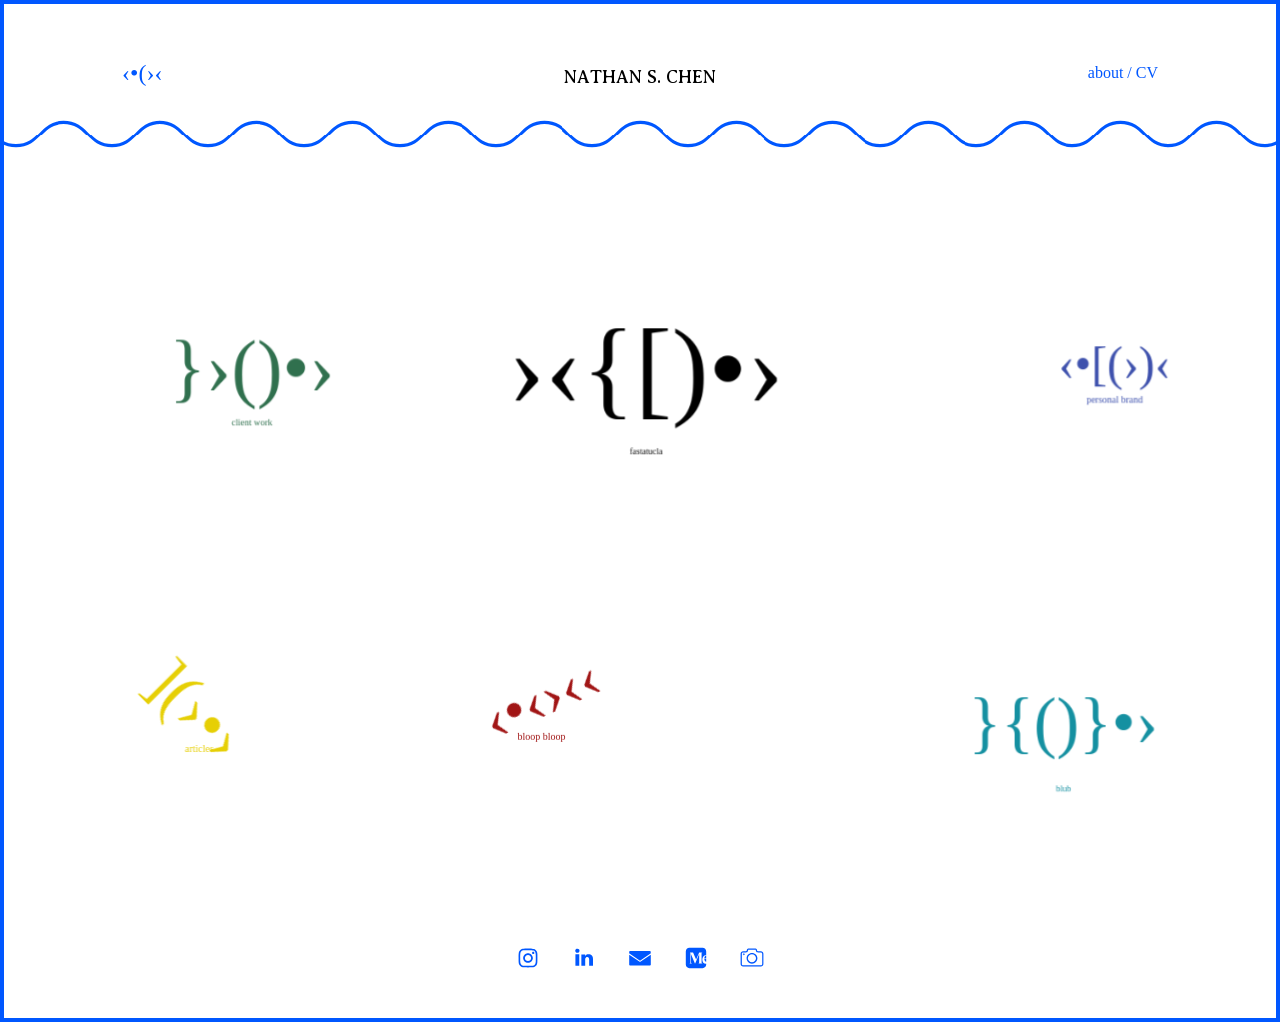
==== index-alt.html @ 062047ba "changed homepage" ====
<!DOCTYPE HTML><html lang="en"><head>
<title>Nathan Chen — Aquarium</title>
<link href="assets/css/home-fish.css?v=20260719-20" rel="stylesheet" type="text/css" />
<meta charset="utf-8" /><meta name="viewport" content="width=device-width,initial-scale=1" /><meta name="color-scheme" content="light only" /><meta name="description" content="Nathan Chen" /><meta property="og:site_name" content="Nathan Chen" /><meta property="og:title" content="Nathan Chen" /><meta property="og:type" content="website" /><meta property="og:description" content="Nathan Chen" /><meta property="og:image" content="https://nathanschen.github.io/assets/images/card.jpg" /><meta property="og:url" content="https://nathanschen.github.io/" /><link rel="canonical" href="https://nathanschen.github.io/" /><meta property="og:image:type" content="image/jpeg" /><meta property="og:image:width" content="1280" /><meta property="og:image:height" content="800" /><meta property="twitter:card" content="summary_large_image" /><link href="assets/css/fonts.css" rel="stylesheet" type="text/css" /><style>html,body,div,span,applet,object,iframe,h1,h2,h3,h4,h5,h6,p,blockquote,pre,a,abbr,acronym,address,big,cite,code,del,dfn,em,img,ins,kbd,q,s,samp,small,strike,strong,sub,sup,tt,var,b,u,i,center,dl,dt,dd,ol,ul,li,fieldset,form,label,legend,table,caption,tbody,tfoot,thead,tr,th,td,article,aside,canvas,details,embed,figure,figcaption,footer,header,hgroup,menu,nav,output,ruby,section,summary,time,mark,audio,video{margin:0;padding:0;border:0;font-size:100%;font:inherit;vertical-align:baseline;}article,aside,details,figcaption,figure,footer,header,hgroup,menu,nav,section{display:block;}body{line-height:1;}ol,ul{list-style:none;}blockquote,q{quotes:none;}blockquote::before,blockquote::after,q::before,q::after{content:'';content:none;}table{border-collapse:collapse;border-spacing:0;}body{-webkit-text-size-adjust:none}mark{background-color:transparent;color:inherit}input::-moz-focus-inner{border:0;padding:0}input[type="text"],input[type="email"],select,textarea{-moz-appearance:none;-webkit-appearance:none;-ms-appearance:none;appearance:none}*, *::before, *::after {box-sizing: border-box;}@keyframes loading-spinner {0% {transform: rotate(0deg);}100% {transform: rotate(360deg);}}.deferred::before {content: '';display: block;width: 4rem;height: 4rem;position: absolute;top: 50%;left: 50%;margin: -2rem 0 0 -2rem;animation: loading-spinner 1s infinite linear;transition: opacity 0.25s ease;transition-delay: 0.5s;opacity: 0;z-index: -1;background-image: url('[data-uri]');background-position: center;background-repeat: no-repeat;background-size: 3rem;}.deferred.loading::before {opacity: 0.35;z-index: 0;}body {line-height: 1.0;min-height: var(--viewport-height);min-width: 320px;overflow-x: hidden;word-wrap: break-word;background-color: #0057FF;}body::after {background-color: #2B3240;content: '';display: block;pointer-events: none;position: fixed;transform: scale(1);z-index: 1;height: 100%;left: 0;opacity: 0;top: 0;transition: opacity 1.25s ease-in-out 0s, visibility 1.25s 0s;visibility: hidden;width: 100%;}body.is-loading::after {opacity: 1;visibility: visible;}:root {--background-height: 100vh;--site-language-alignment: left;--site-language-direction: ltr;--site-language-flex-alignment: flex-start;--site-language-indent-left: 1;--site-language-indent-right: 0;--site-language-margin-left: 0;--site-language-margin-right: auto;--viewport-height: 100vh;}html {font-size: 16pt;}u {text-decoration: underline;}strong {color: inherit;font-weight: bolder;}em {font-style: italic;}code {background-color: rgba(144,144,144,0.25);border-radius: 0.25em;font-family: 'Lucida Console', 'Courier New', monospace;font-size: 0.9em;font-weight: normal;letter-spacing: 0;margin: 0 0.25em;padding: 0.25em 0.5em;text-indent: 0;}mark {background-color: rgba(144,144,144,0.25);}spoiler-text {-webkit-text-stroke: 0;background-color: rgba(32,32,32,0.75);text-shadow: none;text-stroke: 0;color: transparent;cursor: pointer;transition: color 0.1s ease-in-out;}spoiler-text.active {color: #FFFFFF;cursor: text;}s {text-decoration: line-through;}sub {font-size: smaller;vertical-align: sub;}sup {font-size: smaller;vertical-align: super;}a {color: inherit;text-decoration: underline;transition: color 0.25s ease;}a[onclick]:not([href]) {cursor: pointer;}unloaded-script {display: none;}.site-wrapper {-webkit-overflow-scrolling: touch;align-items: center;display: flex;flex-direction: column;justify-content: center;min-height: var(--viewport-height);overflow: hidden;position: relative;z-index: 2;padding: 0.25rem 0.25rem 0.25rem 0.25rem;}.site-main {--alignment: left;--flex-alignment: flex-start;--indent-left: 1;--indent-right: 0;--margin-left: 0;--margin-right: auto;--border-radius-tl: 0;--border-radius-tr: 0;--border-radius-br: 0;--border-radius-bl: 0;align-items: center;display: flex;flex-grow: 0;flex-shrink: 0;justify-content: center;max-width: 100%;position: relative;text-align: var(--alignment);z-index: 1;background-color: #FFFFFF;}.site-main > .inner {--padding-horizontal: 6rem;--padding-vertical: 3rem;--spacing: 1rem;--width: 100vw;border-radius: var(--border-radius-tl) var(--border-radius-tr) var(--border-radius-br) var(--border-radius-bl);max-width: 100%;position: relative;width: var(--width);z-index: 1;padding: var(--padding-vertical) var(--padding-horizontal);}.site-main > .inner > header {margin-bottom: var(--spacing);border-top-left-radius: inherit;border-top-right-radius: inherit;}.site-main > .inner > footer {margin-top: var(--spacing);border-bottom-left-radius: inherit;border-bottom-right-radius: inherit;}.site-main > .inner > * > * {margin-top: var(--spacing);margin-bottom: var(--spacing);}.site-main > .inner > * > :first-child {margin-top: 0 !important;}.site-main > .inner > * > :last-child {margin-bottom: 0 !important;}.site-main > .inner > .full {margin-left: calc(var(--padding-horizontal) * -1);max-width: calc(100% + calc(var(--padding-horizontal) * 2) + 0.4725px);width: calc(100% + calc(var(--padding-horizontal) * 2) + 0.4725px);}.site-main > .inner > .full:first-child {border-top-left-radius: inherit;border-top-right-radius: inherit;margin-top: calc(var(--padding-vertical) * -1) !important;}.site-main > .inner > .full:last-child {border-bottom-left-radius: inherit;border-bottom-right-radius: inherit;margin-bottom: calc(var(--padding-vertical) * -1) !important;}.site-main > .inner > .full.screen {border-radius: 0 !important;max-width: 100vw;position: relative;width: 100vw;left: 50%;margin-left: -50vw;right: auto;}.site-main > .inner > * > .full {margin-left: calc(-6rem);max-width: calc(100% + 12rem + 0.4725px);width: calc(100% + 12rem + 0.4725px);}.site-main > .inner > * > .full.screen {border-radius: 0 !important;max-width: 100vw;position: relative;width: 100vw;left: 50%;margin-left: -50vw;right: auto;}.site-main > .inner > header > .full:first-child {border-top-left-radius: inherit;border-top-right-radius: inherit;margin-top: -3rem !important;}.site-main > .inner > footer > .full:last-child {margin-bottom: -3rem !important;border-bottom-left-radius: inherit;border-bottom-right-radius: inherit;}.site-main > .inner > header, .site-main > .inner > footer {transition: opacity 0.375s ease-in-out 0.5625s,filter 0.75s ease-in-out 0.5625s,visibility 0.375s linear 0.5625s;}.site-main > .inner > header.hidden, .site-main > .inner > footer.hidden {filter: blur(0.15);opacity: 0;transition: opacity 0.375s ease-in-out,visibility 0.375s;visibility: hidden;}.site-main > .inner > section {transition: opacity 0.75s ease-in-out 0.375s,filter 0.75s ease-in-out 0.375s,min-height 0.375s ease-in-out,max-height 0.375s ease-in-out;}.site-main > .inner > section.inactive {filter: blur(0.15rem);opacity: 0;transition: opacity 0.375s ease-in-out,filter 0.375s ease-in-out;}body.is-instant .site-main, body.is-instant .site-main > .inner > *,body.is-instant .site-main > .inner > section > * {transition: none !important;}body.is-instant::after {display: none !important;transition: none !important;}.text-component {direction: var(--site-language-direction);position: relative;}.text-component span.p {display: block;position: relative;}.text-component span[style], .text-component strong, .text-component a, .text-component code, .text-component mark, .text-component spoiler-text {-webkit-text-fill-color: currentcolor;}.text-component.instance-46 {text-align: left;color: #0057FF;font-family: 'Times New Roman', serif;font-size: 1.5em;line-height: 1.75;font-weight: 400;}.text-component.instance-46 a:hover {color: #3DA2FF;}.text-component.instance-46 a {text-decoration: none;}.text-component.instance-46 span.p:nth-child(n + 2) {margin-top: 1rem;}.text-component.instance-60:not(:first-child) {margin-top: 0rem !important;}.text-component.instance-60:not(:last-child) {margin-bottom: 0rem !important;}.text-component.instance-60 {text-align: center;color: #A11515;font-family: 'Times New Roman', serif;font-size: 3em;line-height: 1;font-weight: 400;}.text-component.instance-60 a:hover {color: #D97E7E;}.text-component.instance-60 a {text-decoration: none;}.text-component.instance-60 span.p:nth-child(n + 2) {margin-top: 1rem;}.text-component.instance-28:not(:first-child) {margin-top: 0rem !important;}.text-component.instance-28:not(:last-child) {margin-bottom: 0rem !important;}.text-component.instance-28 {text-align: center;color: #A11515;font-family: 'Times New Roman', serif;font-size: 0.625em;line-height: 1.75;font-weight: 400;}.text-component.instance-28 a:hover {color: #D97E7E;}.text-component.instance-28 a {text-decoration: none;}.text-component.instance-28 span.p:nth-child(n + 2) {margin-top: 1rem;}.text-component.instance-61:not(:first-child) {margin-top: 0rem !important;}.text-component.instance-61:not(:last-child) {margin-bottom: 0rem !important;}.text-component.instance-61 {text-align: right;color: #1590A1;font-family: 'Times New Roman', serif;font-size: 4em;line-height: 1.75;font-weight: 400;}.text-component.instance-61 a:hover {color: #78B9C2;}.text-component.instance-61 a {text-decoration: none;}.text-component.instance-61 span.p:nth-child(n + 2) {margin-top: 1rem;}.text-component.instance-25:not(:first-child) {margin-top: 0rem !important;}.text-component.instance-25:not(:last-child) {margin-bottom: 0rem !important;}.text-component.instance-25 {text-align: right;color: #1590A1;font-family: 'Times New Roman', serif;font-size: 0.625em;line-height: 1.75;font-weight: 400;}.text-component.instance-25 a:hover {color: #78B9C2;}.text-component.instance-25 a {text-decoration: none;}.text-component.instance-25 span.p:nth-child(n + 2) {margin-top: 1rem;}.text-component.instance-62:not(:first-child) {margin-top: 0rem !important;}.text-component.instance-62:not(:last-child) {margin-bottom: 0rem !important;}.text-component.instance-62 {text-align: left;color: #E6CF05;font-family: 'Times New Roman', serif;padding-left: 1.125rem;padding-right: 0;font-size: 3.25em;line-height: 1;font-weight: 400;}.text-component.instance-62 a:hover {color: #E3DC9A;}.text-component.instance-62 a {text-decoration: none;}.text-component.instance-62 span.p:nth-child(n + 2) {margin-top: 1rem;}.text-component.instance-27:not(:first-child) {margin-top: 0rem !important;}.text-component.instance-27:not(:last-child) {margin-bottom: 0rem !important;}.text-component.instance-27 {text-align: left;color: #E6CF05;font-family: 'Times New Roman', serif;padding-left: 1.125rem;padding-right: 0;font-size: 0.625em;line-height: 2.5;font-weight: 400;}.text-component.instance-27 a:hover {color: #E3DC9A;}.text-component.instance-27 a {text-decoration: none;}.text-component.instance-27 span.p:nth-child(n + 2) {margin-top: 1rem;}.text-component.instance-5 {text-align: right;color: #0057FF;font-family: 'Times New Roman', serif;font-size: 1em;line-height: 1.75;font-weight: 400;}.text-component.instance-5 a:hover {color: #3DA2FF;}.text-component.instance-5 a {text-decoration: none;}.text-component.instance-5 span.p:nth-child(n + 2) {margin-top: 1rem;}.text-component.instance-1:not(:first-child) {margin-top: 0rem !important;}.text-component.instance-1:not(:last-child) {margin-bottom: 0rem !important;}.text-component.instance-1 {text-align: right;color: #000000;font-family: 'Times New Roman', serif;font-size: 4.25em;line-height: 1.25;font-weight: 400;}.text-component.instance-1 a {color: #30704E;text-decoration: none;}.text-component.instance-1 a:hover {color: #89AD9A;}.text-component.instance-1 span.p:nth-child(n + 2) {margin-top: 1rem;}.text-component.instance-35:not(:first-child) {margin-top: 0rem !important;}.text-component.instance-35:not(:last-child) {margin-bottom: 0rem !important;}.text-component.instance-35 {text-align: right;color: #30704E;font-family: 'Times New Roman', serif;font-size: 0.625em;line-height: 1.75;font-weight: 400;}.text-component.instance-35 a:hover {color: #89AD9A;}.text-component.instance-35 a {text-decoration: none;}.text-component.instance-35 span.p:nth-child(n + 2) {margin-top: 1rem;}.text-component.instance-38:not(:first-child) {margin-top: 0rem !important;}.text-component.instance-38:not(:last-child) {margin-bottom: 0rem !important;}.text-component.instance-38 {text-align: left;color: #000000;font-family: 'Times New Roman', serif;font-size: 6.5em;line-height: 1.375;font-weight: 400;}.text-component.instance-38 a:hover {color: #B8B8B8;}.text-component.instance-38 a {text-decoration: none;}.text-component.instance-38 span.p:nth-child(n + 2) {margin-top: 1rem;}.text-component.instance-36:not(:first-child) {margin-top: 0rem !important;}.text-component.instance-36:not(:last-child) {margin-bottom: 0rem !important;}.text-component.instance-36 {text-align: left;color: #000000;font-family: 'Times New Roman', serif;font-size: 0.625em;line-height: 1.75;font-weight: 400;}.text-component.instance-36 a:hover {color: #B8B8B8;}.text-component.instance-36 a {text-decoration: none;}.text-component.instance-36 span.p:nth-child(n + 2) {margin-top: 1rem;}.text-component.instance-45:not(:first-child) {margin-top: 0rem !important;}.text-component.instance-45:not(:last-child) {margin-bottom: 0rem !important;}.text-component.instance-45 {text-align: center;color: #3E51AD;font-family: 'Times New Roman', serif;padding-left: 1.125rem;padding-right: 1.125rem;font-size: 2.5em;line-height: 1;font-weight: 400;}.text-component.instance-45 a:hover {color: #808DCF;}.text-component.instance-45 a {text-decoration: none;}.text-component.instance-45 span.p:nth-child(n + 2) {margin-top: 1rem;}.text-component.instance-29:not(:first-child) {margin-top: 0rem !important;}.text-component.instance-29:not(:last-child) {margin-bottom: 0rem !important;}.text-component.instance-29 {text-align: center;color: #3E51AD;font-family: 'Times New Roman', serif;padding-left: 1.125rem;padding-right: 1.125rem;font-size: 0.625em;line-height: 2.5;font-weight: 400;}.text-component.instance-29 a:hover {color: #808DCF;}.text-component.instance-29 a {text-decoration: none;}.text-component.instance-29 span.p:nth-child(n + 2) {margin-top: 1rem;}.text-component.instance-34:not(:first-child) {margin-top: 2.5rem !important;}.text-component.instance-34:not(:last-child) {margin-bottom: 2.5rem !important;}.text-component.instance-34 {text-align: center;color: #000000;font-family: 'Averia Serif Libre', serif;font-size: 1em;line-height: 1.25;font-weight: 400;}.text-component.instance-34 a {text-decoration: underline;}.text-component.instance-34 a:hover {text-decoration: none;}.text-component.instance-34 span.p:nth-child(n + 2) {margin-top: 1rem;}.text-component.instance-3 {text-align: center;color: #000000;font-family: 'Averia Serif Libre', serif;font-size: 1.5em;line-height: 1.75;font-weight: 400;}.text-component.instance-3 a:hover {color: #FF828A;}.text-component.instance-3 a {text-decoration: underline;}.text-component.instance-3 span.p:nth-child(n + 2) {margin-top: 1rem;}.text-component.instance-41:not(:first-child) {margin-top: 2rem !important;}.text-component.instance-41:not(:last-child) {margin-bottom: 2rem !important;}.text-component.instance-41 {text-align: left;color: #0057FF;font-family: 'Mona Sans', sans-serif;font-size: 0.875em;line-height: 1.125;font-weight: 400;}.text-component.instance-41 a {text-decoration: underline;}.text-component.instance-41 a:hover {text-decoration: none;}.text-component.instance-41 span.p:nth-child(n + 2) {margin-top: 0.5rem;}.text-component.instance-65 {text-align: left;color: #000000;font-family: 'Newsreader', serif;font-size: 2.5em;line-height: 1.25;font-weight: 300;}.text-component.instance-65 a {text-decoration: underline;}.text-component.instance-65 a:hover {text-decoration: none;}.text-component.instance-65 span.p:nth-child(n + 2) {margin-top: 1rem;}.text-component.instance-30:not(:first-child) {margin-top: 2.25rem !important;}.text-component.instance-30:not(:last-child) {margin-bottom: 2.25rem !important;}.text-component.instance-30 {text-align: left;color: #000000;font-family: 'Newsreader', serif;font-size: 2.5em;line-height: 1.25;font-weight: 300;}.text-component.instance-30 a {text-decoration: underline;}.text-component.instance-30 a:hover {text-decoration: none;}.text-component.instance-30 span.p:nth-child(n + 2) {margin-top: 1rem;}.text-component.instance-32:not(:first-child) {margin-top: 1rem !important;}.text-component.instance-32:not(:last-child) {margin-bottom: 1rem !important;}.text-component.instance-32 {text-align: left;color: #0057FF;font-family: 'Mona Sans', sans-serif;font-size: 0.875em;line-height: 1.125;font-weight: 800;}.text-component.instance-32 a {text-decoration: underline;}.text-component.instance-32 a:hover {text-decoration: none;}.text-component.instance-32 span.p:nth-child(n + 2) {margin-top: 0.5rem;}.text-component.instance-31:not(:first-child) {margin-top: 0.5rem !important;}.text-component.instance-31:not(:last-child) {margin-bottom: 0.5rem !important;}.text-component.instance-31 {text-align: left;color: #000000;font-family: 'Mona Sans', sans-serif;font-size: 0.875em;line-height: 1.125;font-weight: 400;}.text-component.instance-31 a {text-decoration: underline;}.text-component.instance-31 a:hover {text-decoration: none;}.text-component.instance-31 span.p:nth-child(n + 2) {margin-top: 0.5rem;}.text-component.instance-23:not(:first-child) {margin-top: 1rem !important;}.text-component.instance-23:not(:last-child) {margin-bottom: 1rem !important;}.text-component.instance-23 {text-align: left;color: #0057FF;font-family: 'Mona Sans', sans-serif;font-size: 0.875em;line-height: 1.125;font-weight: 600;}.text-component.instance-23 a {text-decoration: underline;}.text-component.instance-23 a:hover {text-decoration: none;}.text-component.instance-23 span.p:nth-child(n + 2) {margin-top: 0.5rem;}.text-component.instance-40:not(:first-child) {margin-top: 0.5rem !important;}.text-component.instance-40:not(:last-child) {margin-bottom: 0.5rem !important;}.text-component.instance-40 {text-align: left;color: #000000;font-family: 'Mona Sans', sans-serif;font-size: 0.875em;line-height: 1.125;font-weight: 400;}.text-component.instance-40 a {text-decoration: underline;}.text-component.instance-40 a:hover {text-decoration: none;}.text-component.instance-40 span.p:nth-child(n + 2) {margin-top: 0.5rem;}.text-component.instance-64:not(:first-child) {margin-top: 1rem !important;}.text-component.instance-64:not(:last-child) {margin-bottom: 1rem !important;}.text-component.instance-64 {text-align: left;color: #0057FF;font-family: 'Mona Sans', sans-serif;font-size: 0.875em;line-height: 1.125;font-weight: 400;}.text-component.instance-64 a {text-decoration: underline;}.text-component.instance-64 a:hover {text-decoration: none;}.text-component.instance-64 span.p:nth-child(n + 2) {margin-top: 0.5rem;}.text-component.instance-12:not(:first-child) {margin-top: 0.5rem !important;}.text-component.instance-12:not(:last-child) {margin-bottom: 0.5rem !important;}.text-component.instance-12 {text-align: left;color: #000000;font-family: 'Mona Sans', sans-serif;font-size: 0.875em;line-height: 1.125;font-weight: 400;}.text-component.instance-12 a {text-decoration: underline;}.text-component.instance-12 a:hover {text-decoration: none;}.text-component.instance-12 span.p:nth-child(n + 2) {margin-top: 0.5rem;}.text-component.instance-4:not(:first-child) {margin-top: 2.875rem !important;}.text-component.instance-4:not(:last-child) {margin-bottom: 2.875rem !important;}.text-component.instance-4 {text-align: center;color: #000000;font-family: 'Averia Serif Libre', serif;letter-spacing: 0.05rem;width: calc(100% + 0.05rem);font-size: 2.125em;line-height: 1.375;font-weight: 400;}.text-component.instance-4 a {text-decoration: underline;}.text-component.instance-4 a:hover {text-decoration: none;}.text-component.instance-4 span.p:nth-child(n + 2) {margin-top: 1rem;}.text-component.instance-17:not(:first-child) {margin-top: 4rem !important;}.text-component.instance-17:not(:last-child) {margin-bottom: 4rem !important;}.text-component.instance-17 {text-align: center;color: #000000;font-family: 'Averia Serif Libre', serif;letter-spacing: 0.05rem;width: calc(100% + 0.05rem);font-size: 1em;line-height: 1.375;font-weight: 300;}.text-component.instance-17 a {text-decoration: underline;}.text-component.instance-17 a:hover {text-decoration: none;}.text-component.instance-17 span.p:nth-child(n + 2) {margin-top: 1rem;}.text-component.instance-24:not(:first-child) {margin-top: 0.25rem !important;}.text-component.instance-24:not(:last-child) {margin-bottom: 0.25rem !important;}.text-component.instance-24 {text-align: center;color: #000000;font-family: 'Averia Serif Libre', serif;letter-spacing: 0.05rem;width: calc(100% + 0.05rem);font-size: 1em;line-height: 1.375;font-weight: 300;}.text-component.instance-24 a {text-decoration: underline;}.text-component.instance-24 a:hover {text-decoration: none;}.text-component.instance-24 span.p:nth-child(n + 2) {margin-top: 1rem;}.text-component.instance-16 {text-align: center;color: #000000;font-family: 'Averia Serif Libre', serif;letter-spacing: 0.05rem;width: calc(100% + 0.05rem);font-size: 2.5em;line-height: 1.375;font-weight: 700;}.text-component.instance-16 a {text-decoration: underline;}.text-component.instance-16 a:hover {text-decoration: none;}.text-component.instance-16 span.p:nth-child(n + 2) {margin-top: 1rem;}.text-component.instance-22:not(:first-child) {margin-top: 0.25rem !important;}.text-component.instance-22:not(:last-child) {margin-bottom: 0.25rem !important;}.text-component.instance-22 {text-align: center;color: #000000;font-family: 'Averia Serif Libre', serif;letter-spacing: 0.05rem;width: calc(100% + 0.05rem);font-size: 1em;line-height: 1.375;font-weight: 300;}.text-component.instance-22 a {text-decoration: underline;}.text-component.instance-22 a:hover {text-decoration: none;}.text-component.instance-22 span.p:nth-child(n + 2) {margin-top: 1rem;}.text-component.instance-6:not(:first-child) {margin-top: 3rem !important;}.text-component.instance-6:not(:last-child) {margin-bottom: 3rem !important;}.text-component.instance-6 {text-align: center;color: #000000;font-family: 'Averia Serif Libre', serif;letter-spacing: 0.05rem;width: calc(100% + 0.05rem);font-size: 1.375em;line-height: 1.375;font-weight: 400;}.text-component.instance-6 a {text-decoration: underline;}.text-component.instance-6 a:hover {text-decoration: none;}.text-component.instance-6 span.p:nth-child(n + 2) {margin-top: 1rem;}.text-component.instance-37:not(:first-child) {margin-top: 3rem !important;}.text-component.instance-37:not(:last-child) {margin-bottom: 3rem !important;}.text-component.instance-37 {text-align: center;color: #000000;font-family: 'Averia Serif Libre', serif;letter-spacing: 0.05rem;width: calc(100% + 0.05rem);font-size: 1em;line-height: 1.375;font-weight: 400;}.text-component.instance-37 a {text-decoration: underline;}.text-component.instance-37 a:hover {text-decoration: none;}.text-component.instance-37 span.p:nth-child(n + 2) {margin-top: 1rem;}.text-component.instance-18:not(:first-child) {margin-top: 3rem !important;}.text-component.instance-18:not(:last-child) {margin-bottom: 3rem !important;}.text-component.instance-18 {text-align: center;color: #000000;font-family: 'Averia Serif Libre', serif;letter-spacing: 0.05rem;width: calc(100% + 0.05rem);font-size: 1.375em;line-height: 1.375;font-weight: 400;}.text-component.instance-18 a {text-decoration: underline;}.text-component.instance-18 a:hover {text-decoration: none;}.text-component.instance-18 span.p:nth-child(n + 2) {margin-top: 1rem;}.text-component.instance-2:not(:first-child) {margin-top: 3rem !important;}.text-component.instance-2:not(:last-child) {margin-bottom: 3rem !important;}.text-component.instance-2 {text-align: center;color: #000000;font-family: 'Averia Serif Libre', serif;letter-spacing: 0.05rem;width: calc(100% + 0.05rem);font-size: 1em;line-height: 1.375;font-weight: 400;}.text-component.instance-2 a {text-decoration: underline;}.text-component.instance-2 a:hover {text-decoration: none;}.text-component.instance-2 span.p:nth-child(n + 2) {margin-top: 1rem;}.text-component.instance-19:not(:first-child) {margin-top: 0rem !important;}.text-component.instance-19:not(:last-child) {margin-bottom: 0rem !important;}.text-component.instance-19 {text-align: center;color: #000000;font-family: 'Averia Serif Libre', serif;letter-spacing: 0.05rem;width: calc(100% + 0.05rem);font-size: 2.5em;line-height: 1.375;font-weight: 700;}.text-component.instance-19 a {text-decoration: underline;}.text-component.instance-19 a:hover {text-decoration: none;}.text-component.instance-19 span.p:nth-child(n + 2) {margin-top: 1rem;}.text-component.instance-44:not(:first-child) {margin-top: 0.25rem !important;}.text-component.instance-44:not(:last-child) {margin-bottom: 0.25rem !important;}.text-component.instance-44 {text-align: center;color: #000000;font-family: 'Averia Serif Libre', serif;letter-spacing: 0.05rem;width: calc(100% + 0.05rem);font-size: 1.25em;line-height: 1.375;font-weight: 300;}.text-component.instance-44 a {text-decoration: underline;}.text-component.instance-44 a:hover {text-decoration: none;}.text-component.instance-44 span.p:nth-child(n + 2) {margin-top: 1rem;}.text-component.instance-42:not(:first-child) {margin-top: 1rem !important;}.text-component.instance-42:not(:last-child) {margin-bottom: 1rem !important;}.text-component.instance-42 {text-align: left;color: #000000;font-family: 'Newsreader', serif;letter-spacing: 0.05rem;width: calc(100% + 0.05rem);font-size: 1em;line-height: 1.375;font-weight: 300;}.text-component.instance-42 a {text-decoration: underline;}.text-component.instance-42 a:hover {text-decoration: none;}.text-component.instance-42 span.p:nth-child(n + 2) {margin-top: 1rem;}.text-component.instance-33:not(:first-child) {margin-top: 0.25rem !important;}.text-component.instance-33:not(:last-child) {margin-bottom: 0.25rem !important;}.text-component.instance-33 {text-align: left;color: #000000;font-family: 'Averia Serif Libre', serif;letter-spacing: 0.05rem;width: calc(100% + 0.05rem);font-size: 0.75em;line-height: 1.375;font-weight: 300;}.text-component.instance-33 a {text-decoration: underline;}.text-component.instance-33 a:hover {text-decoration: none;}.text-component.instance-33 span.p:nth-child(n + 2) {margin-top: 1rem;}.text-component.instance-20:not(:first-child) {margin-top: 2rem !important;}.text-component.instance-20:not(:last-child) {margin-bottom: 2rem !important;}.text-component.instance-20 {text-align: left;color: #0057FF;font-family: 'Mona Sans', sans-serif;font-size: 0.875em;line-height: 1.125;font-weight: 400;}.text-component.instance-20 a {text-decoration: underline;}.text-component.instance-20 a:hover {text-decoration: none;}.text-component.instance-20 span.p:nth-child(n + 2) {margin-top: 0.5rem;}.text-component.instance-50:not(:first-child) {margin-top: 1rem !important;}.text-component.instance-50:not(:last-child) {margin-bottom: 1rem !important;}.text-component.instance-50 {text-align: left;color: #000000;font-family: 'Newsreader', serif;letter-spacing: 0.05rem;width: calc(100% + 0.05rem);font-size: 1em;line-height: 1.375;font-weight: 300;}.text-component.instance-50 a {text-decoration: underline;}.text-component.instance-50 a:hover {text-decoration: none;}.text-component.instance-50 span.p:nth-child(n + 2) {margin-top: 1rem;}.text-component.instance-39:not(:first-child) {margin-top: 5rem !important;}.text-component.instance-39:not(:last-child) {margin-bottom: 5rem !important;}.text-component.instance-39 {text-align: center;color: #000000;font-family: 'DM Sans', sans-serif;letter-spacing: 0.05rem;width: calc(100% + 0.05rem);font-size: 1.25em;line-height: 1.375;font-weight: 400;}.text-component.instance-39 a {text-decoration: underline;}.text-component.instance-39 a:hover {text-decoration: none;}.text-component.instance-39 span.p:nth-child(n + 2) {margin-top: 1rem;}.text-component.instance-11:not(:first-child) {margin-top: 3rem !important;}.text-component.instance-11:not(:last-child) {margin-bottom: 3rem !important;}.text-component.instance-11 {text-align: center;color: #000000;font-family: 'Averia Serif Libre', serif;letter-spacing: 0.05rem;width: calc(100% + 0.05rem);font-size: 2.5em;line-height: 1.375;font-weight: 700;}.text-component.instance-11 a {text-decoration: underline;}.text-component.instance-11 a:hover {text-decoration: none;}.text-component.instance-11 span.p:nth-child(n + 2) {margin-top: 1rem;}.text-component.instance-13:not(:first-child) {margin-top: 1rem !important;}.text-component.instance-13:not(:last-child) {margin-bottom: 1rem !important;}.text-component.instance-13 {text-align: left;color: #000000;font-family: 'Newsreader', serif;letter-spacing: 0.05rem;width: calc(100% + 0.05rem);font-size: 1.75em;line-height: 1.25;font-weight: 400;}.text-component.instance-13 a {text-decoration: underline;}.text-component.instance-13 a:hover {text-decoration: none;}.text-component.instance-13 span.p:nth-child(n + 2) {margin-top: 1rem;}.text-component.instance-9:not(:first-child) {margin-top: 0.5rem !important;}.text-component.instance-9:not(:last-child) {margin-bottom: 0.5rem !important;}.text-component.instance-9 {text-align: left;color: #000000;font-family: 'Newsreader', serif;letter-spacing: 0.05rem;width: calc(100% + 0.05rem);font-size: 1em;line-height: 1.375;font-weight: 400;}.text-component.instance-9 a {text-decoration: underline;}.text-component.instance-9 a:hover {text-decoration: none;}.text-component.instance-9 span.p:nth-child(n + 2) {margin-top: 1rem;}.text-component.instance-15:not(:first-child) {margin-top: 0.5rem !important;}.text-component.instance-15:not(:last-child) {margin-bottom: 0.5rem !important;}.text-component.instance-15 {text-align: left;color: #000000;font-family: 'Newsreader', serif;letter-spacing: 0.05rem;width: calc(100% + 0.05rem);font-size: 1em;line-height: 1.375;font-weight: 400;}.text-component.instance-15 a {text-decoration: underline;}.text-component.instance-15 a:hover {text-decoration: none;}.text-component.instance-15 span.p:nth-child(n + 2) {margin-top: 1rem;}.text-component.instance-7:not(:first-child) {margin-top: 0.5rem !important;}.text-component.instance-7:not(:last-child) {margin-bottom: 0.5rem !important;}.text-component.instance-7 {text-align: left;color: #000000;font-family: 'Newsreader', serif;letter-spacing: 0.05rem;width: calc(100% + 0.05rem);font-size: 1em;line-height: 1.375;font-weight: 400;}.text-component.instance-7 a {text-decoration: underline;}.text-component.instance-7 a:hover {text-decoration: none;}.text-component.instance-7 span.p:nth-child(n + 2) {margin-top: 1rem;}.text-component.instance-8:not(:first-child) {margin-top: 1rem !important;}.text-component.instance-8:not(:last-child) {margin-bottom: 1rem !important;}.text-component.instance-8 {text-align: left;color: #000000;font-family: 'Newsreader', serif;letter-spacing: 0.05rem;width: calc(100% + 0.05rem);font-size: 1.75em;line-height: 1.25;font-weight: 400;}.text-component.instance-8 a {text-decoration: underline;}.text-component.instance-8 a:hover {text-decoration: none;}.text-component.instance-8 span.p:nth-child(n + 2) {margin-top: 1rem;}.text-component.instance-14:not(:first-child) {margin-top: 0.5rem !important;}.text-component.instance-14:not(:last-child) {margin-bottom: 0.5rem !important;}.text-component.instance-14 {text-align: left;color: #000000;font-family: 'Newsreader', serif;letter-spacing: 0.05rem;width: calc(100% + 0.05rem);font-size: 1em;line-height: 1.375;font-weight: 400;}.text-component.instance-14 a {text-decoration: underline;}.text-component.instance-14 a:hover {text-decoration: none;}.text-component.instance-14 span.p:nth-child(n + 2) {margin-top: 1rem;}.text-component.instance-10:not(:first-child) {margin-top: 0.5rem !important;}.text-component.instance-10:not(:last-child) {margin-bottom: 0.5rem !important;}.text-component.instance-10 {text-align: left;color: #000000;font-family: 'Newsreader', serif;letter-spacing: 0.05rem;width: calc(100% + 0.05rem);font-size: 1em;line-height: 1.375;font-weight: 400;}.text-component.instance-10 a {text-decoration: underline;}.text-component.instance-10 a:hover {text-decoration: none;}.text-component.instance-10 span.p:nth-child(n + 2) {margin-top: 1rem;}.text-component.instance-53 {text-align: center;color: #0057FF;font-family: 'Times New Roman', serif;font-size: 7em;line-height: 1.75;font-weight: 400;}.text-component.instance-53 a:hover {color: #3DA2FF;}.text-component.instance-53 a {text-decoration: none;}.text-component.instance-53 span.p:nth-child(n + 2) {margin-top: 1rem;}.text-component.instance-43:not(:first-child) {margin-top: 1rem !important;}.text-component.instance-43:not(:last-child) {margin-bottom: 1rem !important;}.text-component.instance-43 {text-align: left;color: #000000;font-family: 'Newsreader', serif;letter-spacing: 0.05rem;width: calc(100% + 0.05rem);font-size: 1em;line-height: 1.375;font-weight: 300;}.text-component.instance-43 a {text-decoration: underline;}.text-component.instance-43 a:hover {text-decoration: none;}.text-component.instance-43 span.p:nth-child(n + 2) {margin-top: 1rem;}.text-component.instance-52:not(:first-child) {margin-top: 1rem !important;}.text-component.instance-52:not(:last-child) {margin-bottom: 1rem !important;}.text-component.instance-52 {text-align: left;color: #000000;font-family: 'Newsreader', serif;letter-spacing: 0.05rem;width: calc(100% + 0.05rem);font-size: 1em;line-height: 1.375;font-weight: 300;}.text-component.instance-52 a {text-decoration: underline;}.text-component.instance-52 a:hover {text-decoration: none;}.text-component.instance-52 span.p:nth-child(n + 2) {margin-top: 1rem;}.text-component.instance-54 {text-align: center;color: #0057FF;font-family: 'Times New Roman', serif;font-size: 7em;line-height: 1.75;font-weight: 400;}.text-component.instance-54 a:hover {color: #3DA2FF;}.text-component.instance-54 a {text-decoration: none;}.text-component.instance-54 span.p:nth-child(n + 2) {margin-top: 1rem;}.text-component.instance-57:not(:first-child) {margin-top: 1rem !important;}.text-component.instance-57:not(:last-child) {margin-bottom: 1rem !important;}.text-component.instance-57 {text-align: left;color: #000000;font-family: 'Newsreader', serif;letter-spacing: 0.05rem;width: calc(100% + 0.05rem);font-size: 1em;line-height: 1.375;font-weight: 300;}.text-component.instance-57 a {text-decoration: underline;}.text-component.instance-57 a:hover {text-decoration: none;}.text-component.instance-57 span.p:nth-child(n + 2) {margin-top: 1rem;}.text-component.instance-63 {text-align: center;color: #0057FF;font-family: 'Times New Roman', serif;font-size: 7em;line-height: 1.75;font-weight: 400;}.text-component.instance-63 a:hover {color: #3DA2FF;}.text-component.instance-63 a {text-decoration: none;}.text-component.instance-63 span.p:nth-child(n + 2) {margin-top: 1rem;}.text-component.instance-55:not(:first-child) {margin-top: 1rem !important;}.text-component.instance-55:not(:last-child) {margin-bottom: 1rem !important;}.text-component.instance-55 {text-align: left;color: #000000;font-family: 'Newsreader', serif;letter-spacing: 0.05rem;width: calc(100% + 0.05rem);font-size: 1em;line-height: 1.375;font-weight: 300;}.text-component.instance-55 a {text-decoration: underline;}.text-component.instance-55 a:hover {text-decoration: none;}.text-component.instance-55 span.p:nth-child(n + 2) {margin-top: 1rem;}.text-component.instance-59:not(:first-child) {margin-top: 1rem !important;}.text-component.instance-59:not(:last-child) {margin-bottom: 1rem !important;}.text-component.instance-59 {text-align: left;color: #000000;font-family: 'Newsreader', serif;letter-spacing: 0.05rem;width: calc(100% + 0.05rem);font-size: 1em;line-height: 1.375;font-weight: 400;}.text-component.instance-59 a {text-decoration: underline;}.text-component.instance-59 a:hover {text-decoration: none;}.text-component.instance-59 span.p:nth-child(n + 2) {margin-top: 1rem;}.text-component.instance-21 {text-align: center;color: #000000;font-family: 'Newsreader', serif;letter-spacing: 0.05rem;width: calc(100% + 0.05rem);font-size: 2.5em;line-height: 1.375;font-weight: 400;}.text-component.instance-21 a {text-decoration: underline;}.text-component.instance-21 a:hover {text-decoration: none;}.text-component.instance-21 span.p:nth-child(n + 2) {margin-top: 1rem;}.text-component.instance-51:not(:first-child) {margin-top: 1rem !important;}.text-component.instance-51:not(:last-child) {margin-bottom: 1rem !important;}.text-component.instance-51 {text-align: left;color: #000000;font-family: 'DM Sans', sans-serif;letter-spacing: 0.05rem;width: calc(100% + 0.05rem);font-size: 1em;line-height: 1.375;font-weight: 400;}.text-component.instance-51 a {text-decoration: underline;}.text-component.instance-51 a:hover {text-decoration: none;}.text-component.instance-51 span.p:nth-child(n + 2) {margin-top: 1rem;}.text-component.instance-49 {text-align: center;color: #000000;font-family: 'DM Sans', sans-serif;letter-spacing: 0.05rem;width: calc(100% + 0.05rem);font-size: 2.5em;line-height: 1.375;font-weight: 400;}.text-component.instance-49 a {text-decoration: underline;}.text-component.instance-49 a:hover {text-decoration: none;}.text-component.instance-49 span.p:nth-child(n + 2) {margin-top: 1rem;}.text-component.instance-58:not(:first-child) {margin-top: 1rem !important;}.text-component.instance-58:not(:last-child) {margin-bottom: 1rem !important;}.text-component.instance-58 {text-align: left;color: #000000;font-family: 'Averia Serif Libre', serif;letter-spacing: 0.05rem;width: calc(100% + 0.05rem);font-size: 1em;line-height: 1.375;font-weight: 700;}.text-component.instance-58 a {text-decoration: underline;}.text-component.instance-58 a:hover {text-decoration: none;}.text-component.instance-58 span.p:nth-child(n + 2) {margin-top: 1rem;}.text-component.instance-47 {text-align: center;color: #000000;font-family: 'Averia Serif Libre', serif;letter-spacing: 0.05rem;width: calc(100% + 0.05rem);font-size: 2.5em;line-height: 1.375;font-weight: 700;}.text-component.instance-47 a {text-decoration: underline;}.text-component.instance-47 a:hover {text-decoration: none;}.text-component.instance-47 span.p:nth-child(n + 2) {margin-top: 1rem;}.text-component.instance-56:not(:first-child) {margin-top: 1rem !important;}.text-component.instance-56:not(:last-child) {margin-bottom: 1rem !important;}.text-component.instance-56 {text-align: left;color: #000000;font-family: 'Times New Roman', serif;letter-spacing: 0.05rem;width: calc(100% + 0.05rem);font-size: 1em;line-height: 1.375;font-weight: 400;}.text-component.instance-56 a {text-decoration: underline;}.text-component.instance-56 a:hover {text-decoration: none;}.text-component.instance-56 span.p:nth-child(n + 2) {margin-top: 1rem;}.text-component.instance-48 {text-align: center;color: #000000;font-family: 'Times New Roman', serif;letter-spacing: 0.05rem;width: calc(100% + 0.05rem);font-size: 2.5em;line-height: 1.375;font-weight: 400;}.text-component.instance-48 a {text-decoration: underline;}.text-component.instance-48 a:hover {text-decoration: none;}.text-component.instance-48 span.p:nth-child(n + 2) {margin-top: 1rem;}.text-component.instance-26 {text-align: center;color: #0057FF;font-family: 'Times New Roman', serif;font-size: 1.25em;line-height: 2.5;font-weight: 400;}.text-component.instance-26 a:hover {color: #3DA2FF;}.text-component.instance-26 a {text-decoration: none;}.text-component.instance-26 span.p:nth-child(n + 2) {margin-top: 1rem;}.container-component {position: relative;}.container-component > .wrapper {vertical-align: top;position: relative;max-width: 100%;border-radius: inherit;}.container-component > .wrapper > .inner {vertical-align: top;position: relative;max-width: 100%;border-radius: inherit;text-align: var(--alignment);}.container-component.full:first-child > .wrapper {border-top-left-radius: inherit;border-top-right-radius: inherit;}.container-component.full:last-child > .wrapper {border-bottom-left-radius: inherit;border-bottom-right-radius: inherit;}.container-component.full:first-child > .wrapper > .inner {border-top-left-radius: inherit;border-top-right-radius: inherit;}.container-component.full:last-child > .wrapper > .inner {border-bottom-left-radius: inherit;border-bottom-right-radius: inherit;}.container-component.instance-1 {display: flex;width: 100%;align-items: center;justify-content: center;background-color: transparent;}.container-component.instance-1 > .wrapper > .inner {--gutters: calc(var(--padding-horizontal) * 2);--padding-horizontal: 1.375rem;--padding-vertical: 0rem;padding: var(--padding-vertical) var(--padding-horizontal);}.container-component.instance-1 > .wrapper {max-width: var(--width);width: 100%;}.container-component.instance-1.default > .wrapper > .inner > * {margin-bottom: var(--spacing);margin-top: var(--spacing);}.container-component.instance-1.default > .wrapper > .inner > *:first-child {margin-top: 0 !important;}.container-component.instance-1.default > .wrapper > .inner > *:last-child {margin-bottom: 0 !important;}.container-component.instance-1.columns > .wrapper > .inner {flex-wrap: wrap;display: flex;align-items: center;}.container-component.instance-1.columns > .wrapper > .inner > * {flex-grow: 0;flex-shrink: 0;max-width: 100%;text-align: var(--alignment);padding: 0 0 0 var(--gutters);}.container-component.instance-1.columns > .wrapper > .inner > * > * {margin-bottom: var(--spacing);margin-top: var(--spacing);}.container-component.instance-1.columns > .wrapper > .inner > * > *:first-child {margin-top: 0 !important;}.container-component.instance-1.columns > .wrapper > .inner > * > *:last-child {margin-bottom: 0 !important;}.container-component.instance-1.columns > .wrapper > .inner > *:first-child {margin-left: calc(var(--gutters) * -1);}.container-component.instance-1.default > .wrapper > .inner > .full {margin-left: calc(var(--padding-horizontal) * -1);max-width: none !important;width: calc(100% + (var(--padding-horizontal) * 2) + 0.4725px);}.container-component.instance-1.default > .wrapper > .inner > .full:first-child {margin-top: calc(var(--padding-vertical) * -1) !important;border-top-left-radius: inherit;border-top-right-radius: inherit;}.container-component.instance-1.default > .wrapper > .inner > .full:last-child {margin-bottom: calc(var(--padding-vertical) * -1) !important;border-bottom-left-radius: inherit;border-bottom-right-radius: inherit;}.container-component.instance-1.columns > .wrapper > .inner > div > .full {margin-left: calc(var(--gutters) * -0.5);max-width: none !important;width: calc(100% + var(--gutters) + 0.4725px);}.container-component.instance-1.columns > .wrapper > .inner > div:first-child > .full {margin-left: calc(var(--padding-horizontal) * -1);width: calc(100% + var(--padding-horizontal) + calc(var(--gutters) * 0.5) + 0.4725px);}.container-component.instance-1.columns > .wrapper > .inner > div:last-child > .full {width: calc(100% + var(--padding-horizontal) + calc(var(--gutters) * 0.5) + 0.4725px);}.container-component.instance-1.columns > .wrapper > .inner > div > .full:first-child {margin-top: calc(var(--padding-vertical) * -1) !important;}.container-component.instance-1.columns > .wrapper > .inner > div > .full:last-child {margin-bottom: calc(var(--padding-vertical) * -1) !important;}.container-component.instance-1.columns > .wrapper > .inner > .full {align-self: stretch;}.container-component.instance-1.columns > .wrapper > .inner > .full:first-child {border-bottom-left-radius: inherit;border-top-left-radius: inherit;}.container-component.instance-1.columns > .wrapper > .inner > .full:last-child {border-bottom-right-radius: inherit;border-top-right-radius: inherit;}.container-component.instance-1.columns > .wrapper > .inner > .full > .full:first-child:last-child {border-radius: inherit;height: calc(100% + (var(--padding-vertical) * 2));}.container-component.instance-1.columns > .wrapper > .inner > .full > .full:first-child:last-child > * {border-radius: inherit;height: 100%;position: absolute;width: 100%;}.container-component.instance-1 > .wrapper > .inner > :nth-child(1) {width: calc(50% + (var(--gutters) / 2));}.container-component.instance-1 > .wrapper > .inner > :nth-child(2) {width: calc(50% + (var(--gutters) / 2));}.container-component.instance-5 {display: flex;width: 100%;align-items: center;justify-content: center;background-color: transparent;}.container-component.instance-5 > .wrapper > .inner {--gutters: calc(var(--padding-horizontal) * 2);--padding-horizontal: 1.125rem;--padding-vertical: 0rem;padding: var(--padding-vertical) var(--padding-horizontal);}.container-component.instance-5 > .wrapper {max-width: var(--width);width: 100%;}.container-component.instance-5.default > .wrapper > .inner > * {margin-bottom: var(--spacing);margin-top: var(--spacing);}.container-component.instance-5.default > .wrapper > .inner > *:first-child {margin-top: 0 !important;}.container-component.instance-5.default > .wrapper > .inner > *:last-child {margin-bottom: 0 !important;}.container-component.instance-5.columns > .wrapper > .inner {flex-wrap: wrap;display: flex;align-items: flex-start;}.container-component.instance-5.columns > .wrapper > .inner > * {flex-grow: 0;flex-shrink: 0;max-width: 100%;text-align: var(--alignment);padding: 0 0 0 var(--gutters);}.container-component.instance-5.columns > .wrapper > .inner > * > * {margin-bottom: var(--spacing);margin-top: var(--spacing);}.container-component.instance-5.columns > .wrapper > .inner > * > *:first-child {margin-top: 0 !important;}.container-component.instance-5.columns > .wrapper > .inner > * > *:last-child {margin-bottom: 0 !important;}.container-component.instance-5.columns > .wrapper > .inner > *:first-child {margin-left: calc(var(--gutters) * -1);}.container-component.instance-5.default > .wrapper > .inner > .full {margin-left: calc(var(--padding-horizontal) * -1);max-width: none !important;width: calc(100% + (var(--padding-horizontal) * 2) + 0.4725px);}.container-component.instance-5.default > .wrapper > .inner > .full:first-child {margin-top: calc(var(--padding-vertical) * -1) !important;border-top-left-radius: inherit;border-top-right-radius: inherit;}.container-component.instance-5.default > .wrapper > .inner > .full:last-child {margin-bottom: calc(var(--padding-vertical) * -1) !important;border-bottom-left-radius: inherit;border-bottom-right-radius: inherit;}.container-component.instance-5.columns > .wrapper > .inner > div > .full {margin-left: calc(var(--gutters) * -0.5);max-width: none !important;width: calc(100% + var(--gutters) + 0.4725px);}.container-component.instance-5.columns > .wrapper > .inner > div:first-child > .full {margin-left: calc(var(--padding-horizontal) * -1);width: calc(100% + var(--padding-horizontal) + calc(var(--gutters) * 0.5) + 0.4725px);}.container-component.instance-5.columns > .wrapper > .inner > div:last-child > .full {width: calc(100% + var(--padding-horizontal) + calc(var(--gutters) * 0.5) + 0.4725px);}.container-component.instance-5.columns > .wrapper > .inner > div > .full:first-child {margin-top: calc(var(--padding-vertical) * -1) !important;}.container-component.instance-5.columns > .wrapper > .inner > div > .full:last-child {margin-bottom: calc(var(--padding-vertical) * -1) !important;}.container-component.instance-5.columns > .wrapper > .inner > div:first-child, .container-component.instance-5.columns > .wrapper > .inner > div:first-child > .full:first-child {border-top-left-radius: inherit;}.container-component.instance-5.columns > .wrapper > .inner > div:last-child, .container-component.instance-5.columns > .wrapper > .inner > div:last-child > .full:first-child {border-top-right-radius: inherit;}.container-component.instance-5.columns > .wrapper > .inner > .full {align-self: stretch;}.container-component.instance-5.columns > .wrapper > .inner > .full:first-child {border-bottom-left-radius: inherit;border-top-left-radius: inherit;}.container-component.instance-5.columns > .wrapper > .inner > .full:last-child {border-bottom-right-radius: inherit;border-top-right-radius: inherit;}.container-component.instance-5.columns > .wrapper > .inner > .full > .full:first-child:last-child {border-radius: inherit;height: calc(100% + (var(--padding-vertical) * 2));}.container-component.instance-5.columns > .wrapper > .inner > .full > .full:first-child:last-child > * {border-radius: inherit;height: 100%;position: absolute;width: 100%;}.container-component.instance-5 > .wrapper > .inner > :nth-child(1) {width: calc(33.33333% + (var(--gutters) / 3));}.container-component.instance-5 > .wrapper > .inner > :nth-child(2) {width: calc(33.33333% + (var(--gutters) / 3));}.container-component.instance-5 > .wrapper > .inner > :nth-child(3) {width: calc(33.33333% + (var(--gutters) / 3));--alignment: right;--flex-alignment: flex-end;--indent-left: 0;--indent-right: 1;--margin-left: auto;--margin-right: 0;}.container-component.instance-2 {display: flex;width: 100%;align-items: center;justify-content: center;background-color: transparent;}.container-component.instance-2 > .wrapper > .inner {--gutters: calc(var(--padding-horizontal) * 2);--padding-horizontal: 1.125rem;--padding-vertical: 0rem;padding: var(--padding-vertical) var(--padding-horizontal);}.container-component.instance-2 > .wrapper {max-width: var(--width);width: 100%;}.container-component.instance-2.default > .wrapper > .inner > * {margin-bottom: var(--spacing);margin-top: var(--spacing);}.container-component.instance-2.default > .wrapper > .inner > *:first-child {margin-top: 0 !important;}.container-component.instance-2.default > .wrapper > .inner > *:last-child {margin-bottom: 0 !important;}.container-component.instance-2.columns > .wrapper > .inner {flex-wrap: wrap;display: flex;align-items: flex-end;}.container-component.instance-2.columns > .wrapper > .inner > * {flex-grow: 0;flex-shrink: 0;max-width: 100%;text-align: var(--alignment);padding: 0 0 0 var(--gutters);}.container-component.instance-2.columns > .wrapper > .inner > * > * {margin-bottom: var(--spacing);margin-top: var(--spacing);}.container-component.instance-2.columns > .wrapper > .inner > * > *:first-child {margin-top: 0 !important;}.container-component.instance-2.columns > .wrapper > .inner > * > *:last-child {margin-bottom: 0 !important;}.container-component.instance-2.columns > .wrapper > .inner > *:first-child {margin-left: calc(var(--gutters) * -1);}.container-component.instance-2.default > .wrapper > .inner > .full {margin-left: calc(var(--padding-horizontal) * -1);max-width: none !important;width: calc(100% + (var(--padding-horizontal) * 2) + 0.4725px);}.container-component.instance-2.default > .wrapper > .inner > .full:first-child {margin-top: calc(var(--padding-vertical) * -1) !important;border-top-left-radius: inherit;border-top-right-radius: inherit;}.container-component.instance-2.default > .wrapper > .inner > .full:last-child {margin-bottom: calc(var(--padding-vertical) * -1) !important;border-bottom-left-radius: inherit;border-bottom-right-radius: inherit;}.container-component.instance-2.columns > .wrapper > .inner > div > .full {margin-left: calc(var(--gutters) * -0.5);max-width: none !important;width: calc(100% + var(--gutters) + 0.4725px);}.container-component.instance-2.columns > .wrapper > .inner > div:first-child > .full {margin-left: calc(var(--padding-horizontal) * -1);width: calc(100% + var(--padding-horizontal) + calc(var(--gutters) * 0.5) + 0.4725px);}.container-component.instance-2.columns > .wrapper > .inner > div:last-child > .full {width: calc(100% + var(--padding-horizontal) + calc(var(--gutters) * 0.5) + 0.4725px);}.container-component.instance-2.columns > .wrapper > .inner > div > .full:first-child {margin-top: calc(var(--padding-vertical) * -1) !important;}.container-component.instance-2.columns > .wrapper > .inner > div > .full:last-child {margin-bottom: calc(var(--padding-vertical) * -1) !important;}.container-component.instance-2.columns > .wrapper > .inner > div:first-child, .container-component.instance-2.columns > .wrapper > .inner > div:first-child > .full:last-child {border-bottom-left-radius: inherit;}.container-component.instance-2.columns > .wrapper > .inner > div:last-child, .container-component.instance-2.columns > .wrapper > .inner > div:last-child > .full:last-child {border-bottom-right-radius: inherit;}.container-component.instance-2.columns > .wrapper > .inner > .full {align-self: stretch;}.container-component.instance-2.columns > .wrapper > .inner > .full:first-child {border-bottom-left-radius: inherit;border-top-left-radius: inherit;}.container-component.instance-2.columns > .wrapper > .inner > .full:last-child {border-bottom-right-radius: inherit;border-top-right-radius: inherit;}.container-component.instance-2.columns > .wrapper > .inner > .full > .full:first-child:last-child {border-radius: inherit;height: calc(100% + (var(--padding-vertical) * 2));}.container-component.instance-2.columns > .wrapper > .inner > .full > .full:first-child:last-child > * {border-radius: inherit;height: 100%;position: absolute;width: 100%;}.container-component.instance-2 > .wrapper > .inner > :nth-child(1) {width: calc(25% + (var(--gutters) / 4));}.container-component.instance-2 > .wrapper > .inner > :nth-child(2) {width: calc(25% + (var(--gutters) / 4));}.container-component.instance-2 > .wrapper > .inner > :nth-child(3) {width: calc(25% + (var(--gutters) / 4));--alignment: right;--flex-alignment: flex-end;--indent-left: 0;--indent-right: 1;--margin-left: auto;--margin-right: 0;}.container-component.instance-2 > .wrapper > .inner > :nth-child(4) {width: calc(25% + (var(--gutters) / 4));}.container-component.instance-4 {display: flex;width: 100%;align-items: center;justify-content: center;background-color: transparent;}.container-component.instance-4 > .wrapper > .inner {--gutters: 5rem;--padding-horizontal: 0rem;--padding-vertical: 0rem;padding: var(--padding-vertical) var(--padding-horizontal);}.container-component.instance-4 > .wrapper {max-width: var(--width);width: 100%;}.container-component.instance-4.default > .wrapper > .inner > * {margin-bottom: var(--spacing);margin-top: var(--spacing);}.container-component.instance-4.default > .wrapper > .inner > *:first-child {margin-top: 0 !important;}.container-component.instance-4.default > .wrapper > .inner > *:last-child {margin-bottom: 0 !important;}.container-component.instance-4.columns > .wrapper > .inner {flex-wrap: wrap;display: flex;align-items: flex-start;}.container-component.instance-4.columns > .wrapper > .inner > * {flex-grow: 0;flex-shrink: 0;max-width: 100%;text-align: var(--alignment);padding: 0 0 0 var(--gutters);}.container-component.instance-4.columns > .wrapper > .inner > * > * {margin-bottom: var(--spacing);margin-top: var(--spacing);}.container-component.instance-4.columns > .wrapper > .inner > * > *:first-child {margin-top: 0 !important;}.container-component.instance-4.columns > .wrapper > .inner > * > *:last-child {margin-bottom: 0 !important;}.container-component.instance-4.columns > .wrapper > .inner > *:first-child {margin-left: calc(var(--gutters) * -1);}.container-component.instance-4.default > .wrapper > .inner > .full {margin-left: calc(var(--padding-horizontal) * -1);max-width: none !important;width: calc(100% + (var(--padding-horizontal) * 2) + 0.4725px);}.container-component.instance-4.default > .wrapper > .inner > .full:first-child {margin-top: calc(var(--padding-vertical) * -1) !important;border-top-left-radius: inherit;border-top-right-radius: inherit;}.container-component.instance-4.default > .wrapper > .inner > .full:last-child {margin-bottom: calc(var(--padding-vertical) * -1) !important;border-bottom-left-radius: inherit;border-bottom-right-radius: inherit;}.container-component.instance-4.columns > .wrapper > .inner > div > .full {margin-left: calc(var(--gutters) * -0.5);max-width: none !important;width: calc(100% + var(--gutters) + 0.4725px);}.container-component.instance-4.columns > .wrapper > .inner > div:first-child > .full {margin-left: calc(var(--padding-horizontal) * -1);width: calc(100% + var(--padding-horizontal) + calc(var(--gutters) * 0.5) + 0.4725px);}.container-component.instance-4.columns > .wrapper > .inner > div:last-child > .full {width: calc(100% + var(--padding-horizontal) + calc(var(--gutters) * 0.5) + 0.4725px);}.container-component.instance-4.columns > .wrapper > .inner > div > .full:first-child {margin-top: calc(var(--padding-vertical) * -1) !important;}.container-component.instance-4.columns > .wrapper > .inner > div > .full:last-child {margin-bottom: calc(var(--padding-vertical) * -1) !important;}.container-component.instance-4.columns > .wrapper > .inner > div:first-child, .container-component.instance-4.columns > .wrapper > .inner > div:first-child > .full:first-child {border-top-left-radius: inherit;}.container-component.instance-4.columns > .wrapper > .inner > div:last-child, .container-component.instance-4.columns > .wrapper > .inner > div:last-child > .full:first-child {border-top-right-radius: inherit;}.container-component.instance-4.columns > .wrapper > .inner > .full {align-self: stretch;}.container-component.instance-4.columns > .wrapper > .inner > .full:first-child {border-bottom-left-radius: inherit;border-top-left-radius: inherit;}.container-component.instance-4.columns > .wrapper > .inner > .full:last-child {border-bottom-right-radius: inherit;border-top-right-radius: inherit;}.container-component.instance-4.columns > .wrapper > .inner > .full > .full:first-child:last-child {border-radius: inherit;height: calc(100% + (var(--padding-vertical) * 2));}.container-component.instance-4.columns > .wrapper > .inner > .full > .full:first-child:last-child > * {border-radius: inherit;height: 100%;position: absolute;width: 100%;}.container-component.instance-4 > .wrapper > .inner > :nth-child(1) {width: calc(70% + (var(--gutters) / 2));}.container-component.instance-4 > .wrapper > .inner > :nth-child(2) {width: calc(30% + (var(--gutters) / 2));}.container-component.instance-6 {display: flex;width: 100%;align-items: center;justify-content: center;background-color: transparent;}.container-component.instance-6:not(:first-child) {margin-top: 3rem !important;}.container-component.instance-6:not(:last-child) {margin-bottom: 3rem !important;}.container-component.instance-6 > .wrapper > .inner {--gutters: 5rem;--padding-horizontal: 0rem;--padding-vertical: 0rem;padding: var(--padding-vertical) var(--padding-horizontal);}.container-component.instance-6 > .wrapper {max-width: var(--width);width: 100%;}.container-component.instance-6.default > .wrapper > .inner > * {margin-bottom: var(--spacing);margin-top: var(--spacing);}.container-component.instance-6.default > .wrapper > .inner > *:first-child {margin-top: 0 !important;}.container-component.instance-6.default > .wrapper > .inner > *:last-child {margin-bottom: 0 !important;}.container-component.instance-6.columns > .wrapper > .inner {flex-wrap: wrap;display: flex;align-items: center;}.container-component.instance-6.columns > .wrapper > .inner > * {flex-grow: 0;flex-shrink: 0;max-width: 100%;text-align: var(--alignment);padding: 0 0 0 var(--gutters);}.container-component.instance-6.columns > .wrapper > .inner > * > * {margin-bottom: var(--spacing);margin-top: var(--spacing);}.container-component.instance-6.columns > .wrapper > .inner > * > *:first-child {margin-top: 0 !important;}.container-component.instance-6.columns > .wrapper > .inner > * > *:last-child {margin-bottom: 0 !important;}.container-component.instance-6.columns > .wrapper > .inner > *:first-child {margin-left: calc(var(--gutters) * -1);}.container-component.instance-6.default > .wrapper > .inner > .full {margin-left: calc(var(--padding-horizontal) * -1);max-width: none !important;width: calc(100% + (var(--padding-horizontal) * 2) + 0.4725px);}.container-component.instance-6.default > .wrapper > .inner > .full:first-child {margin-top: calc(var(--padding-vertical) * -1) !important;border-top-left-radius: inherit;border-top-right-radius: inherit;}.container-component.instance-6.default > .wrapper > .inner > .full:last-child {margin-bottom: calc(var(--padding-vertical) * -1) !important;border-bottom-left-radius: inherit;border-bottom-right-radius: inherit;}.container-component.instance-6.columns > .wrapper > .inner > div > .full {margin-left: calc(var(--gutters) * -0.5);max-width: none !important;width: calc(100% + var(--gutters) + 0.4725px);}.container-component.instance-6.columns > .wrapper > .inner > div:first-child > .full {margin-left: calc(var(--padding-horizontal) * -1);width: calc(100% + var(--padding-horizontal) + calc(var(--gutters) * 0.5) + 0.4725px);}.container-component.instance-6.columns > .wrapper > .inner > div:last-child > .full {width: calc(100% + var(--padding-horizontal) + calc(var(--gutters) * 0.5) + 0.4725px);}.container-component.instance-6.columns > .wrapper > .inner > div > .full:first-child {margin-top: calc(var(--padding-vertical) * -1) !important;}.container-component.instance-6.columns > .wrapper > .inner > div > .full:last-child {margin-bottom: calc(var(--padding-vertical) * -1) !important;}.container-component.instance-6.columns > .wrapper > .inner > .full {align-self: stretch;}.container-component.instance-6.columns > .wrapper > .inner > .full:first-child {border-bottom-left-radius: inherit;border-top-left-radius: inherit;}.container-component.instance-6.columns > .wrapper > .inner > .full:last-child {border-bottom-right-radius: inherit;border-top-right-radius: inherit;}.container-component.instance-6.columns > .wrapper > .inner > .full > .full:first-child:last-child {border-radius: inherit;height: calc(100% + (var(--padding-vertical) * 2));}.container-component.instance-6.columns > .wrapper > .inner > .full > .full:first-child:last-child > * {border-radius: inherit;height: 100%;position: absolute;width: 100%;}.container-component.instance-6 > .wrapper > .inner > :nth-child(1) {width: calc(70% + (var(--gutters) / 2));}.container-component.instance-6 > .wrapper > .inner > :nth-child(2) {width: calc(30% + (var(--gutters) / 2));}.container-component.instance-7 {display: flex;width: 100%;align-items: center;justify-content: center;background-color: transparent;}.container-component.instance-7:not(:first-child) {margin-top: 3rem !important;}.container-component.instance-7:not(:last-child) {margin-bottom: 3rem !important;}.container-component.instance-7 > .wrapper > .inner {--gutters: 5rem;--padding-horizontal: 0rem;--padding-vertical: 0rem;padding: var(--padding-vertical) var(--padding-horizontal);}.container-component.instance-7 > .wrapper {max-width: var(--width);width: 100%;}.container-component.instance-7.default > .wrapper > .inner > * {margin-bottom: var(--spacing);margin-top: var(--spacing);}.container-component.instance-7.default > .wrapper > .inner > *:first-child {margin-top: 0 !important;}.container-component.instance-7.default > .wrapper > .inner > *:last-child {margin-bottom: 0 !important;}.container-component.instance-7.columns > .wrapper > .inner {flex-wrap: wrap;display: flex;align-items: center;}.container-component.instance-7.columns > .wrapper > .inner > * {flex-grow: 0;flex-shrink: 0;max-width: 100%;text-align: var(--alignment);padding: 0 0 0 var(--gutters);}.container-component.instance-7.columns > .wrapper > .inner > * > * {margin-bottom: var(--spacing);margin-top: var(--spacing);}.container-component.instance-7.columns > .wrapper > .inner > * > *:first-child {margin-top: 0 !important;}.container-component.instance-7.columns > .wrapper > .inner > * > *:last-child {margin-bottom: 0 !important;}.container-component.instance-7.columns > .wrapper > .inner > *:first-child {margin-left: calc(var(--gutters) * -1);}.container-component.instance-7.default > .wrapper > .inner > .full {margin-left: calc(var(--padding-horizontal) * -1);max-width: none !important;width: calc(100% + (var(--padding-horizontal) * 2) + 0.4725px);}.container-component.instance-7.default > .wrapper > .inner > .full:first-child {margin-top: calc(var(--padding-vertical) * -1) !important;border-top-left-radius: inherit;border-top-right-radius: inherit;}.container-component.instance-7.default > .wrapper > .inner > .full:last-child {margin-bottom: calc(var(--padding-vertical) * -1) !important;border-bottom-left-radius: inherit;border-bottom-right-radius: inherit;}.container-component.instance-7.columns > .wrapper > .inner > div > .full {margin-left: calc(var(--gutters) * -0.5);max-width: none !important;width: calc(100% + var(--gutters) + 0.4725px);}.container-component.instance-7.columns > .wrapper > .inner > div:first-child > .full {margin-left: calc(var(--padding-horizontal) * -1);width: calc(100% + var(--padding-horizontal) + calc(var(--gutters) * 0.5) + 0.4725px);}.container-component.instance-7.columns > .wrapper > .inner > div:last-child > .full {width: calc(100% + var(--padding-horizontal) + calc(var(--gutters) * 0.5) + 0.4725px);}.container-component.instance-7.columns > .wrapper > .inner > div > .full:first-child {margin-top: calc(var(--padding-vertical) * -1) !important;}.container-component.instance-7.columns > .wrapper > .inner > div > .full:last-child {margin-bottom: calc(var(--padding-vertical) * -1) !important;}.container-component.instance-7.columns > .wrapper > .inner > .full {align-self: stretch;}.container-component.instance-7.columns > .wrapper > .inner > .full:first-child {border-bottom-left-radius: inherit;border-top-left-radius: inherit;}.container-component.instance-7.columns > .wrapper > .inner > .full:last-child {border-bottom-right-radius: inherit;border-top-right-radius: inherit;}.container-component.instance-7.columns > .wrapper > .inner > .full > .full:first-child:last-child {border-radius: inherit;height: calc(100% + (var(--padding-vertical) * 2));}.container-component.instance-7.columns > .wrapper > .inner > .full > .full:first-child:last-child > * {border-radius: inherit;height: 100%;position: absolute;width: 100%;}.container-component.instance-7 > .wrapper > .inner > :nth-child(1) {width: calc(30% + (var(--gutters) / 2));}.container-component.instance-7 > .wrapper > .inner > :nth-child(2) {width: calc(70% + (var(--gutters) / 2));}.container-component.instance-8 {display: flex;width: 100%;align-items: center;justify-content: center;background-color: transparent;}.container-component.instance-8:not(:first-child) {margin-top: 3rem !important;}.container-component.instance-8:not(:last-child) {margin-bottom: 3rem !important;}.container-component.instance-8 > .wrapper > .inner {--gutters: 5rem;--padding-horizontal: 0rem;--padding-vertical: 0rem;padding: var(--padding-vertical) var(--padding-horizontal);}.container-component.instance-8 > .wrapper {max-width: var(--width);width: 100%;}.container-component.instance-8.default > .wrapper > .inner > * {margin-bottom: var(--spacing);margin-top: var(--spacing);}.container-component.instance-8.default > .wrapper > .inner > *:first-child {margin-top: 0 !important;}.container-component.instance-8.default > .wrapper > .inner > *:last-child {margin-bottom: 0 !important;}.container-component.instance-8.columns > .wrapper > .inner {flex-wrap: wrap;display: flex;align-items: flex-start;}.container-component.instance-8.columns > .wrapper > .inner > * {flex-grow: 0;flex-shrink: 0;max-width: 100%;text-align: var(--alignment);padding: 0 0 0 var(--gutters);}.container-component.instance-8.columns > .wrapper > .inner > * > * {margin-bottom: var(--spacing);margin-top: var(--spacing);}.container-component.instance-8.columns > .wrapper > .inner > * > *:first-child {margin-top: 0 !important;}.container-component.instance-8.columns > .wrapper > .inner > * > *:last-child {margin-bottom: 0 !important;}.container-component.instance-8.columns > .wrapper > .inner > *:first-child {margin-left: calc(var(--gutters) * -1);}.container-component.instance-8.default > .wrapper > .inner > .full {margin-left: calc(var(--padding-horizontal) * -1);max-width: none !important;width: calc(100% + (var(--padding-horizontal) * 2) + 0.4725px);}.container-component.instance-8.default > .wrapper > .inner > .full:first-child {margin-top: calc(var(--padding-vertical) * -1) !important;border-top-left-radius: inherit;border-top-right-radius: inherit;}.container-component.instance-8.default > .wrapper > .inner > .full:last-child {margin-bottom: calc(var(--padding-vertical) * -1) !important;border-bottom-left-radius: inherit;border-bottom-right-radius: inherit;}.container-component.instance-8.columns > .wrapper > .inner > div > .full {margin-left: calc(var(--gutters) * -0.5);max-width: none !important;width: calc(100% + var(--gutters) + 0.4725px);}.container-component.instance-8.columns > .wrapper > .inner > div:first-child > .full {margin-left: calc(var(--padding-horizontal) * -1);width: calc(100% + var(--padding-horizontal) + calc(var(--gutters) * 0.5) + 0.4725px);}.container-component.instance-8.columns > .wrapper > .inner > div:last-child > .full {width: calc(100% + var(--padding-horizontal) + calc(var(--gutters) * 0.5) + 0.4725px);}.container-component.instance-8.columns > .wrapper > .inner > div > .full:first-child {margin-top: calc(var(--padding-vertical) * -1) !important;}.container-component.instance-8.columns > .wrapper > .inner > div > .full:last-child {margin-bottom: calc(var(--padding-vertical) * -1) !important;}.container-component.instance-8.columns > .wrapper > .inner > div:first-child, .container-component.instance-8.columns > .wrapper > .inner > div:first-child > .full:first-child {border-top-left-radius: inherit;}.container-component.instance-8.columns > .wrapper > .inner > div:last-child, .container-component.instance-8.columns > .wrapper > .inner > div:last-child > .full:first-child {border-top-right-radius: inherit;}.container-component.instance-8.columns > .wrapper > .inner > .full {align-self: stretch;}.container-component.instance-8.columns > .wrapper > .inner > .full:first-child {border-bottom-left-radius: inherit;border-top-left-radius: inherit;}.container-component.instance-8.columns > .wrapper > .inner > .full:last-child {border-bottom-right-radius: inherit;border-top-right-radius: inherit;}.container-component.instance-8.columns > .wrapper > .inner > .full > .full:first-child:last-child {border-radius: inherit;height: calc(100% + (var(--padding-vertical) * 2));}.container-component.instance-8.columns > .wrapper > .inner > .full > .full:first-child:last-child > * {border-radius: inherit;height: 100%;position: absolute;width: 100%;}.container-component.instance-8 > .wrapper > .inner > :nth-child(1) {width: calc(33.33333% + (var(--gutters) / 3));}.container-component.instance-8 > .wrapper > .inner > :nth-child(2) {width: calc(33.33333% + (var(--gutters) / 3));}.container-component.instance-8 > .wrapper > .inner > :nth-child(3) {width: calc(33.33333% + (var(--gutters) / 3));}.container-component.instance-9 {display: flex;width: 100%;align-items: center;justify-content: center;background-color: transparent;}.container-component.instance-9:not(:first-child) {margin-top: 3rem !important;}.container-component.instance-9:not(:last-child) {margin-bottom: 3rem !important;}.container-component.instance-9 > .wrapper > .inner {--gutters: 5rem;--padding-horizontal: 0rem;--padding-vertical: 0rem;padding: var(--padding-vertical) var(--padding-horizontal);}.container-component.instance-9 > .wrapper {max-width: var(--width);width: 100%;}.container-component.instance-9.default > .wrapper > .inner > * {margin-bottom: var(--spacing);margin-top: var(--spacing);}.container-component.instance-9.default > .wrapper > .inner > *:first-child {margin-top: 0 !important;}.container-component.instance-9.default > .wrapper > .inner > *:last-child {margin-bottom: 0 !important;}.container-component.instance-9.columns > .wrapper > .inner {flex-wrap: wrap;display: flex;align-items: flex-start;}.container-component.instance-9.columns > .wrapper > .inner > * {flex-grow: 0;flex-shrink: 0;max-width: 100%;text-align: var(--alignment);padding: 0 0 0 var(--gutters);}.container-component.instance-9.columns > .wrapper > .inner > * > * {margin-bottom: var(--spacing);margin-top: var(--spacing);}.container-component.instance-9.columns > .wrapper > .inner > * > *:first-child {margin-top: 0 !important;}.container-component.instance-9.columns > .wrapper > .inner > * > *:last-child {margin-bottom: 0 !important;}.container-component.instance-9.columns > .wrapper > .inner > *:first-child {margin-left: calc(var(--gutters) * -1);}.container-component.instance-9.default > .wrapper > .inner > .full {margin-left: calc(var(--padding-horizontal) * -1);max-width: none !important;width: calc(100% + (var(--padding-horizontal) * 2) + 0.4725px);}.container-component.instance-9.default > .wrapper > .inner > .full:first-child {margin-top: calc(var(--padding-vertical) * -1) !important;border-top-left-radius: inherit;border-top-right-radius: inherit;}.container-component.instance-9.default > .wrapper > .inner > .full:last-child {margin-bottom: calc(var(--padding-vertical) * -1) !important;border-bottom-left-radius: inherit;border-bottom-right-radius: inherit;}.container-component.instance-9.columns > .wrapper > .inner > div > .full {margin-left: calc(var(--gutters) * -0.5);max-width: none !important;width: calc(100% + var(--gutters) + 0.4725px);}.container-component.instance-9.columns > .wrapper > .inner > div:first-child > .full {margin-left: calc(var(--padding-horizontal) * -1);width: calc(100% + var(--padding-horizontal) + calc(var(--gutters) * 0.5) + 0.4725px);}.container-component.instance-9.columns > .wrapper > .inner > div:last-child > .full {width: calc(100% + var(--padding-horizontal) + calc(var(--gutters) * 0.5) + 0.4725px);}.container-component.instance-9.columns > .wrapper > .inner > div > .full:first-child {margin-top: calc(var(--padding-vertical) * -1) !important;}.container-component.instance-9.columns > .wrapper > .inner > div > .full:last-child {margin-bottom: calc(var(--padding-vertical) * -1) !important;}.container-component.instance-9.columns > .wrapper > .inner > div:first-child, .container-component.instance-9.columns > .wrapper > .inner > div:first-child > .full:first-child {border-top-left-radius: inherit;}.container-component.instance-9.columns > .wrapper > .inner > div:last-child, .container-component.instance-9.columns > .wrapper > .inner > div:last-child > .full:first-child {border-top-right-radius: inherit;}.container-component.instance-9.columns > .wrapper > .inner > .full {align-self: stretch;}.container-component.instance-9.columns > .wrapper > .inner > .full:first-child {border-bottom-left-radius: inherit;border-top-left-radius: inherit;}.container-component.instance-9.columns > .wrapper > .inner > .full:last-child {border-bottom-right-radius: inherit;border-top-right-radius: inherit;}.container-component.instance-9.columns > .wrapper > .inner > .full > .full:first-child:last-child {border-radius: inherit;height: calc(100% + (var(--padding-vertical) * 2));}.container-component.instance-9.columns > .wrapper > .inner > .full > .full:first-child:last-child > * {border-radius: inherit;height: 100%;position: absolute;width: 100%;}.container-component.instance-9 > .wrapper > .inner > :nth-child(1) {width: calc(33.33333% + (var(--gutters) / 3));}.container-component.instance-9 > .wrapper > .inner > :nth-child(2) {width: calc(33.33333% + (var(--gutters) / 3));}.container-component.instance-9 > .wrapper > .inner > :nth-child(3) {width: calc(33.33333% + (var(--gutters) / 3));}.container-component.instance-3 {display: flex;width: 100%;align-items: center;justify-content: center;background-color: transparent;}.container-component.instance-3 > .wrapper > .inner {--gutters: 3rem;--padding-horizontal: 5rem;--padding-vertical: 0rem;padding: var(--padding-vertical) var(--padding-horizontal);}.container-component.instance-3 > .wrapper {max-width: var(--width);width: 100%;}.container-component.instance-3.default > .wrapper > .inner > * {margin-bottom: var(--spacing);margin-top: var(--spacing);}.container-component.instance-3.default > .wrapper > .inner > *:first-child {margin-top: 0 !important;}.container-component.instance-3.default > .wrapper > .inner > *:last-child {margin-bottom: 0 !important;}.container-component.instance-3.columns > .wrapper > .inner {flex-wrap: wrap;display: flex;align-items: flex-start;}.container-component.instance-3.columns > .wrapper > .inner > * {flex-grow: 0;flex-shrink: 0;max-width: 100%;text-align: var(--alignment);padding: 0 0 0 var(--gutters);}.container-component.instance-3.columns > .wrapper > .inner > * > * {margin-bottom: var(--spacing);margin-top: var(--spacing);}.container-component.instance-3.columns > .wrapper > .inner > * > *:first-child {margin-top: 0 !important;}.container-component.instance-3.columns > .wrapper > .inner > * > *:last-child {margin-bottom: 0 !important;}.container-component.instance-3.columns > .wrapper > .inner > *:first-child {margin-left: calc(var(--gutters) * -1);}.container-component.instance-3.default > .wrapper > .inner > .full {margin-left: calc(var(--padding-horizontal) * -1);max-width: none !important;width: calc(100% + (var(--padding-horizontal) * 2) + 0.4725px);}.container-component.instance-3.default > .wrapper > .inner > .full:first-child {margin-top: calc(var(--padding-vertical) * -1) !important;border-top-left-radius: inherit;border-top-right-radius: inherit;}.container-component.instance-3.default > .wrapper > .inner > .full:last-child {margin-bottom: calc(var(--padding-vertical) * -1) !important;border-bottom-left-radius: inherit;border-bottom-right-radius: inherit;}.container-component.instance-3.columns > .wrapper > .inner > div > .full {margin-left: calc(var(--gutters) * -0.5);max-width: none !important;width: calc(100% + var(--gutters) + 0.4725px);}.container-component.instance-3.columns > .wrapper > .inner > div:first-child > .full {margin-left: calc(var(--padding-horizontal) * -1);width: calc(100% + var(--padding-horizontal) + calc(var(--gutters) * 0.5) + 0.4725px);}.container-component.instance-3.columns > .wrapper > .inner > div:last-child > .full {width: calc(100% + var(--padding-horizontal) + calc(var(--gutters) * 0.5) + 0.4725px);}.container-component.instance-3.columns > .wrapper > .inner > div > .full:first-child {margin-top: calc(var(--padding-vertical) * -1) !important;}.container-component.instance-3.columns > .wrapper > .inner > div > .full:last-child {margin-bottom: calc(var(--padding-vertical) * -1) !important;}.container-component.instance-3.columns > .wrapper > .inner > div:first-child, .container-component.instance-3.columns > .wrapper > .inner > div:first-child > .full:first-child {border-top-left-radius: inherit;}.container-component.instance-3.columns > .wrapper > .inner > div:last-child, .container-component.instance-3.columns > .wrapper > .inner > div:last-child > .full:first-child {border-top-right-radius: inherit;}.container-component.instance-3.columns > .wrapper > .inner > .full {align-self: stretch;}.container-component.instance-3.columns > .wrapper > .inner > .full:first-child {border-bottom-left-radius: inherit;border-top-left-radius: inherit;}.container-component.instance-3.columns > .wrapper > .inner > .full:last-child {border-bottom-right-radius: inherit;border-top-right-radius: inherit;}.container-component.instance-3.columns > .wrapper > .inner > .full > .full:first-child:last-child {border-radius: inherit;height: calc(100% + (var(--padding-vertical) * 2));}.container-component.instance-3.columns > .wrapper > .inner > .full > .full:first-child:last-child > * {border-radius: inherit;height: 100%;position: absolute;width: 100%;}.container-component.instance-3 > .wrapper > .inner > :nth-child(1) {width: calc(80% + (var(--gutters) / 2));--alignment: left;--flex-alignment: flex-start;--indent-left: 1;--indent-right: 0;--margin-left: 0;--margin-right: auto;}.container-component.instance-3 > .wrapper > .inner > :nth-child(2) {width: calc(20% + (var(--gutters) / 2));}#footer {margin-top: 2rem !important;}.divider-component {align-items: center;border: 0;display: flex;justify-content: var(--flex-alignment);min-height: 1rem;padding: 0;position: relative;width: 100%;}.divider-component::before {content: '';}.divider-component.instance-7:not(:first-child) {margin-top: 0.5rem !important;}.divider-component.instance-7:not(:last-child) {margin-bottom: 0.5rem !important;}.divider-component.instance-7::before {width: 100%;height: 3rem;background-size: auto 200.1%;background-image: url('data:image/svg+xml;charset=utf8,%3Csvg%20xmlns%3D%22http%3A%2F%2Fwww.w3.org%2F2000%2Fsvg%22%20x%3D%220px%22%20y%3D%220px%22%20viewBox%3D%220%200%20512%20512%22%20width%3D%22512%22%20height%3D%22512%22%20preserveAspectRatio%3D%22none%22%3E%3Cstyle%3Epath%20%7Bfill%3A%20none%3Bstroke-width%3A%203px%3Bstroke%3A%20%230057FF%3Bvector-effect%3A%20non-scaling-stroke%3B%7D%3C%2Fstyle%3E%3Cpath%20d%3D%22M0%2C320c128%2C0%2C128-128%2C256-128s128%2C128%2C256%2C128%22%20%2F%3E%3C%2Fsvg%3E');background-position: center center;background-repeat: repeat-x;}.divider-component.instance-3::before {width: 100%;border-top: dashed 1px #E3E3E3;height: 1px;}.divider-component.instance-9::before {width: 100%;border-top: dashed 1px #E3E3E3;height: 1px;}.divider-component.instance-1:not(:first-child) {margin-top: 2.5rem !important;}.divider-component.instance-1:not(:last-child) {margin-bottom: 2.5rem !important;}.divider-component.instance-1::before {width: 100%;border-bottom: solid 1px #000000;border-top: solid 1px #000000;height: 3px;}.divider-component.instance-6::before {width: 100%;border-top: dashed 1px #E3E3E3;height: 1px;}.gallery-component > .inner {display: inline-block;max-width: 100%;vertical-align: middle;}.gallery-component ul {display: flex;flex-wrap: wrap;justify-content: var(--flex-alignment);}.gallery-component ul > li {position: relative;}.gallery-component ul > li > .thumbnail {border-radius: inherit;position: relative;}.gallery-component ul > li > .thumbnail > .frame {-webkit-backface-visibility: hidden;-webkit-transform: translate3d(0, 0, 0);display: inline-block;overflow: hidden;vertical-align: top;}.gallery-component ul > li > .thumbnail > .frame > img {margin: 0;max-width: 100%;vertical-align: top;width: auto;}.gallery-component ul > li > .caption {width: 100%;}.gallery-component ul > li > .caption > p {width: 100%;}.gallery-component ul > li > .caption > p > a, .gallery-component ul > li > .caption > p > spoiler-text {pointer-events: auto;}@keyframes gallery-component-modal-spinner {0% {transform: rotate(0deg);}100% {transform: rotate(360deg);}}.gallery-component-modal {-webkit-tap-highlight-color: rgba(0,0,0,0);align-content: center;align-items: center;background-color: var(--color-background);display: grid;grid-template-areas: "previous image next" "caption caption caption";grid-template-columns: min-content auto min-content;height: 100%;justify-content: space-between;left: 0;opacity: 0;outline: 0;padding: 2rem 0;pointer-events: none;position: fixed;top: 0;touch-action: pan-x pinch-zoom;transition: opacity 0.5s ease, visibility 0.5s, z-index 0.5s, background-color 0.5s ease;user-select: none;visibility: hidden;width: 100%;z-index: 0;}.gallery-component-modal::before {animation: gallery-component-modal-spinner 1s infinite linear;background-position: center;background-repeat: no-repeat;background-size: 4rem;content: '';display: block;height: 4rem;left: 50%;margin: -2rem 0 0 -2rem;opacity: 0;position: absolute;top: 50%;transition: opacity 0.25s ease;transition-delay: 0.5s;width: 4rem;}.gallery-component-modal > .inner {box-shadow: 0 1em 3em 0 rgba(0,0,0,0.35);grid-area: image;height: 100%;opacity: 0;overflow: hidden;transform: translateY(0.75em);transition: all 0.5s ease;width: 100%;}.gallery-component-modal > .inner img {display: block;height: 100%;object-fit: contain;width: 100%;max-width: var(--natural-width, none);max-height: var(--natural-height, none);margin: 0 auto;}.gallery-component-modal > .caption {color: var(--color-caption-text);font-family: '-apple-system', 'BlinkMacSystemFont', 'Segoe UI', 'Roboto', 'Helvetica Neue', 'Arial', sans-serif, 'Apple Color Emoji', 'Segoe UI Emoji', 'Segoe UI Symbol';font-size: 1rem;grid-area: caption;line-height: 1.6;opacity: 0;padding: 2rem 2rem 0 2rem;pointer-events: none;text-align: center;transform: translateY(0.25em);transition: all 0.5s ease;}.gallery-component-modal > .caption::-webkit-scrollbar {display: none;}.gallery-component-modal > .caption a, .gallery-component-modal > .caption spoiler-text {pointer-events: auto;}.gallery-component-modal .nav {-webkit-tap-highlight-color: rgba(0, 0, 0, 0);background-position: center;background-repeat: no-repeat;background-size: 3rem;cursor: pointer;height: 6rem;transition: opacity 0.25s ease, transform 0.5s ease;width: 8rem;}.gallery-component-modal .nav:hover {opacity: 1 !important;}.gallery-component-modal .nav.next {grid-area: next;}.gallery-component-modal .nav.previous {grid-area: previous;transform: scaleX(-1);}.gallery-component-modal .close {-webkit-tap-highlight-color: rgba(0, 0, 0, 0);background-position: top 1rem right 1rem;background-repeat: no-repeat;background-size: 3rem;cursor: pointer;display: block;height: 6rem;position: absolute;right: 0;top: 0;transition: opacity 0.25s ease, transform 0.5s ease;width: 6rem;}.gallery-component-modal .close:hover {opacity: 1 !important;}.gallery-component-modal.visible {opacity: 1;pointer-events: auto;visibility: visible;z-index: 10000;}.gallery-component-modal.visible::before {opacity: 1;}.gallery-component-modal.loaded::before {opacity: 0 !important;transition-delay: 0s !important;}.gallery-component-modal.loaded > .inner {opacity: 1;transform: translateY(0);}.gallery-component-modal.loaded .caption {opacity: 1;transform: translateY(0);}.gallery-component-modal.switching > .inner {transition: opacity 0.375s ease, transform 0.5s ease;}.gallery-component-modal.switching.from-left > .inner {transform: translateY(0) translateX(-1.5em);}.gallery-component-modal.switching.from-right > .inner {transform: translateY(0) translateX(1.5em);}.gallery-component-modal.switching.done > .inner {transition: opacity 0.375s ease;transform: translateY(0) translateX(0);}.gallery-component-modal.zooming {background-color: var(--color-background-zooming);}.gallery-component-modal.zooming .caption {opacity: 0;}.gallery-component-modal.zooming .nav.next {opacity: 0;pointer-events: none;transform: translateX(50%);}.gallery-component-modal.zooming .nav.previous {opacity: 0;pointer-events: none;transform: translateX(-50%) scaleX(-1);}.gallery-component-modal.zooming .close {opacity: 0;pointer-events: none;transform: translateX(50%) translateY(-50%);}.gallery-component-modal.dark {--color-background: rgba(10,10,10,0.85);--color-background-zooming: rgba(0,0,0,1);--color-caption-text: #FFFFFF;}.gallery-component-modal.dark::before {animation: gallery-component-modal-spinner 1s infinite linear;background-image: url('[data-uri]');}.gallery-component-modal.dark .close {background-image: url('[data-uri]');opacity: 0.25;}.gallery-component-modal.dark .nav {-webkit-tap-highlight-color: rgba(0, 0, 0, 0);background-image: url('[data-uri]');opacity: 0.25;}.gallery-component-modal.light {--color-background: rgba(255,255,255,0.9);--color-background-zooming: rgba(255,255,255,1);--color-caption-text: #000000;}.gallery-component-modal.light::before {animation: gallery-component-modal-spinner 1s infinite linear;background-image: url('[data-uri]');}.gallery-component-modal.light .close {background-image: url('[data-uri]');opacity: 0.375;}.gallery-component-modal.light .nav {background-image: url('[data-uri]');opacity: 0.375;}.gallery-component.instance-15 {text-align: center;}.gallery-component.instance-15:not(:first-child) {margin-top: 3.875rem !important;}.gallery-component.instance-15:not(:last-child) {margin-bottom: 3.875rem !important;}.gallery-component.instance-15 > .inner {max-width: 100%;}.gallery-component.instance-15 ul {justify-content: center;gap: 4rem;}.gallery-component.instance-15 ul > li {border-radius: 0rem;display: inline-block;}.gallery-component.instance-15 ul > li > .thumbnail > .frame {border-radius: 0rem;}.gallery-component.instance-15 ul > li > .thumbnail {display: block;}.gallery-component.instance-15 ul > li > .thumbnail > .frame > img {height: auto;max-height: 30.5rem;transition: transform 0.25s ease, filter 0.25s ease;}.gallery-component.instance-15 ul > li > .thumbnail:hover > .frame > img {filter: blur(0.15rem);transform: scale(1.015);}.gallery-component.instance-5 {text-align: center;}.gallery-component.instance-5 > .inner {max-width: 88rem;}.gallery-component.instance-5 ul {justify-content: center;gap: 0.5rem;}.gallery-component.instance-5 ul > li {border-radius: 0rem;display: inline-block;}.gallery-component.instance-5 ul > li > .thumbnail > .frame {border-radius: 0rem;}.gallery-component.instance-5 ul > li > .thumbnail {display: block;transition: none;}.gallery-component.instance-5 ul > li > .thumbnail > .frame > img {height: auto;max-height: 30.5rem;transition: none;}.gallery-component.instance-16 {text-align: center;}.gallery-component.instance-16:not(:first-child) {margin-top: 3.875rem !important;}.gallery-component.instance-16:not(:last-child) {margin-bottom: 3.875rem !important;}.gallery-component.instance-16 > .inner {max-width: 100%;}.gallery-component.instance-16 ul {justify-content: center;gap: 4rem;}.gallery-component.instance-16 ul > li {border-radius: 0rem;display: inline-block;}.gallery-component.instance-16 ul > li > .thumbnail > .frame {border-radius: 0rem;}.gallery-component.instance-16 ul > li > .thumbnail {display: block;}.gallery-component.instance-16 ul > li > .thumbnail > .frame > img {height: auto;max-height: 30.5rem;transition: transform 0.25s ease, filter 0.25s ease;}.gallery-component.instance-16 ul > li > .thumbnail:hover > .frame > img {filter: blur(0.15rem);transform: scale(1.015);}.gallery-component.instance-19 {text-align: center;}.gallery-component.instance-19:not(:first-child) {margin-top: 3.875rem !important;}.gallery-component.instance-19:not(:last-child) {margin-bottom: 3.875rem !important;}.gallery-component.instance-19 > .inner {max-width: 100%;}.gallery-component.instance-19 ul {justify-content: center;gap: 4rem;}.gallery-component.instance-19 ul > li {border-radius: 0rem;display: inline-block;}.gallery-component.instance-19 ul > li > .thumbnail > .frame {border-radius: 0rem;}.gallery-component.instance-19 ul > li > .thumbnail {display: block;}.gallery-component.instance-19 ul > li > .thumbnail > .frame > img {height: auto;max-height: 30.5rem;transition: transform 0.25s ease, filter 0.25s ease;}.gallery-component.instance-19 ul > li > .thumbnail:hover > .frame > img {filter: blur(0.15rem);transform: scale(1.015);}.gallery-component.instance-12 {text-align: center;}.gallery-component.instance-12 > .inner {max-width: 100%;}.gallery-component.instance-12 ul {justify-content: center;gap: 1rem;}.gallery-component.instance-12 ul > li {border-radius: 0rem;display: inline-block;}.gallery-component.instance-12 ul > li > .thumbnail > .frame {border-radius: 0rem;}.gallery-component.instance-12 ul > li > .thumbnail {display: block;transition: none;}.gallery-component.instance-12 ul > li > .thumbnail > .frame > img {height: auto;max-height: 20rem;transition: none;}.gallery-component.instance-11 {text-align: center;}.gallery-component.instance-11 > .inner {max-width: 100%;}.gallery-component.instance-11 ul {justify-content: center;gap: 3.75rem;}.gallery-component.instance-11 ul > li {border-radius: 0rem;display: inline-block;}.gallery-component.instance-11 ul > li > .thumbnail > .frame {border-radius: 0rem;}.gallery-component.instance-11 ul > li > .thumbnail {display: block;transition: none;}.gallery-component.instance-11 ul > li > .thumbnail > .frame > img {height: auto;max-height: 20rem;transition: none;}.gallery-component.instance-3 {text-align: center;}.gallery-component.instance-3 > .inner {max-width: 100%;}.gallery-component.instance-3 ul {justify-content: center;gap: 3.75rem;}.gallery-component.instance-3 ul > li {border-radius: 0rem;display: inline-block;}.gallery-component.instance-3 ul > li > .thumbnail > .frame {border-radius: 0rem;}.gallery-component.instance-3 ul > li > .thumbnail {display: block;transition: none;}.gallery-component.instance-3 ul > li > .thumbnail > .frame > img {height: auto;max-height: 20rem;transition: none;}.gallery-component.instance-7 {text-align: center;}.gallery-component.instance-7:not(:first-child) {margin-top: 0rem !important;}.gallery-component.instance-7:not(:last-child) {margin-bottom: 0rem !important;}.gallery-component.instance-7 > .inner {max-width: 100%;}.gallery-component.instance-7 ul {justify-content: center;gap: 0.5rem;}.gallery-component.instance-7 ul > li {border-radius: 0rem;display: inline-block;}.gallery-component.instance-7 ul > li > .thumbnail > .frame {border-radius: 0rem;}.gallery-component.instance-7 ul > li > .thumbnail {display: block;transition: none;}.gallery-component.instance-7 ul > li > .thumbnail > .frame > img {height: auto;max-height: 20rem;transition: none;}.gallery-component.instance-9 {text-align: center;}.gallery-component.instance-9 > .inner {max-width: 88rem;}.gallery-component.instance-9 ul {justify-content: center;gap: 0.5rem;}.gallery-component.instance-9 ul > li {border-radius: 0rem;display: inline-block;}.gallery-component.instance-9 ul > li > .thumbnail > .frame {border-radius: 0rem;}.gallery-component.instance-9 ul > li > .thumbnail {display: block;transition: none;}.gallery-component.instance-9 ul > li > .thumbnail > .frame > img {height: auto;max-height: 27rem;transition: none;}.gallery-component.instance-6 {text-align: center;}.gallery-component.instance-6 > .inner {max-width: 88rem;}.gallery-component.instance-6 ul {justify-content: center;gap: 0.5rem;}.gallery-component.instance-6 ul > li {border-radius: 0rem;display: inline-block;}.gallery-component.instance-6 ul > li > .thumbnail > .frame {border-radius: 0rem;}.gallery-component.instance-6 ul > li > .thumbnail {display: block;transition: none;}.gallery-component.instance-6 ul > li > .thumbnail > .frame > img {height: auto;max-height: 22rem;transition: none;}.gallery-component.instance-13 {text-align: center;}.gallery-component.instance-13 > .inner {max-width: 100%;}.gallery-component.instance-13 ul {justify-content: center;gap: 0.5rem;}.gallery-component.instance-13 ul > li {border-radius: 0rem;display: inline-block;}.gallery-component.instance-13 ul > li > .thumbnail > .frame {border-radius: 0rem;}.gallery-component.instance-13 ul > li > .thumbnail {display: block;transition: none;}.gallery-component.instance-13 ul > li > .thumbnail > .frame > img {height: auto;max-height: 22.875rem;transition: none;}.gallery-component.instance-1 {text-align: center;}.gallery-component.instance-1 > .inner {max-width: 100%;}.gallery-component.instance-1 ul {justify-content: center;gap: 0.5rem;}.gallery-component.instance-1 ul > li {border-radius: 0rem;display: inline-block;}.gallery-component.instance-1 ul > li > .thumbnail > .frame {border-radius: 0rem;}.gallery-component.instance-1 ul > li > .thumbnail {display: block;transition: none;}.gallery-component.instance-1 ul > li > .thumbnail > .frame > img {height: auto;max-height: 22rem;transition: none;}.gallery-component.instance-18 {text-align: center;}.gallery-component.instance-18 > .inner {max-width: 88rem;}.gallery-component.instance-18 ul {justify-content: center;gap: 0.5rem;}.gallery-component.instance-18 ul > li {border-radius: 0rem;display: inline-block;}.gallery-component.instance-18 ul > li > .thumbnail > .frame {border-radius: 0rem;}.gallery-component.instance-18 ul > li > .thumbnail {display: block;transition: none;}.gallery-component.instance-18 ul > li > .thumbnail > .frame > img {height: auto;max-height: 22rem;transition: none;}.gallery-component.instance-14 {text-align: center;}.gallery-component.instance-14 > .inner {max-width: 100%;}.gallery-component.instance-14 ul {justify-content: center;gap: 0.5rem;}.gallery-component.instance-14 ul > li {border-radius: 0rem;display: inline-block;}.gallery-component.instance-14 ul > li > .thumbnail > .frame {border-radius: 0rem;}.gallery-component.instance-14 ul > li > .thumbnail {display: block;transition: none;}.gallery-component.instance-14 ul > li > .thumbnail > .frame > img {height: auto;max-height: 22rem;transition: none;}.gallery-component.instance-17 {text-align: center;}.gallery-component.instance-17 > .inner {max-width: 100%;}.gallery-component.instance-17 ul {justify-content: center;gap: 0.5rem;}.gallery-component.instance-17 ul > li {border-radius: 0rem;display: inline-block;}.gallery-component.instance-17 ul > li > .thumbnail > .frame {border-radius: 0rem;}.gallery-component.instance-17 ul > li > .thumbnail {display: block;transition: none;}.gallery-component.instance-17 ul > li > .thumbnail > .frame > img {height: auto;max-height: 15.75rem;transition: none;}.gallery-component.instance-2 {text-align: center;}.gallery-component.instance-2 > .inner {max-width: 100%;}.gallery-component.instance-2 ul {justify-content: center;gap: 0.5rem;}.gallery-component.instance-2 ul > li {border-radius: 0rem;display: inline-block;}.gallery-component.instance-2 ul > li > .thumbnail > .frame {border-radius: 0rem;}.gallery-component.instance-2 ul > li > .thumbnail {display: block;transition: none;}.gallery-component.instance-2 ul > li > .thumbnail > .frame > img {height: auto;max-height: 50rem;transition: none;}.buttons-component {cursor: default;display: flex;justify-content: var(--flex-alignment);letter-spacing: 0;padding: 0;}.buttons-component > li {max-width: 100%;text-align: var(--alignment);}.buttons-component > li > a {align-items: center;justify-content: center;max-width: 100%;text-align: center;text-decoration: none;vertical-align: middle;white-space: nowrap;}.buttons-component.instance-11 {--flex-alignment: flex-start;--alignment: left;gap: 1.5rem;flex-direction: row;flex-wrap: wrap;}.buttons-component.instance-11:not(:first-child) {margin-top: 1.5rem !important;}.buttons-component.instance-11:not(:last-child) {margin-bottom: 1.5rem !important;}.buttons-component.instance-11 > li > a {display: inline-block;width: 17.5rem;height: 2rem;line-height: 2rem;padding: 0 0.5rem;vertical-align: middle;font-family: 'Averia Serif Libre', serif;font-size: 0.875em;font-weight: 400;border-radius: 0rem;direction: var(--site-language-direction);overflow: hidden;text-overflow: ellipsis;background-color: #2B3240;color: #FFFFFF;transition: color 0.25s ease, background-color 0.25s ease, border-color 0.25s ease;}.buttons-component.instance-11 > li > a:hover {background-color: #5B7479 !important;}.buttons-component.instance-10 {--flex-alignment: center;--alignment: center;gap: 0.875rem;flex-direction: row;flex-wrap: wrap;}.buttons-component.instance-10:not(:first-child) {margin-top: 1.5rem !important;}.buttons-component.instance-10:not(:last-child) {margin-bottom: 1.5rem !important;}.buttons-component.instance-10 > li > a {display: inline-block;width: 23rem;height: 2.75rem;line-height: 2.75rem;padding: 0 0.5rem;vertical-align: middle;font-family: 'Averia Serif Libre', serif;font-size: 1em;font-weight: 400;border-radius: 2rem;direction: var(--site-language-direction);overflow: hidden;text-overflow: ellipsis;background-color: #BDB69A;color: #000000;transition: color 0.25s ease, background-color 0.25s ease, border-color 0.25s ease;}.buttons-component.instance-10 > li > a:hover {background-color: #F7F6E4 !important;}.buttons-component.instance-5 {--flex-alignment: center;--alignment: center;gap: 0.875rem;flex-direction: row;flex-wrap: wrap;}.buttons-component.instance-5:not(:first-child) {margin-top: 0rem !important;}.buttons-component.instance-5:not(:last-child) {margin-bottom: 0rem !important;}.buttons-component.instance-5 > li > a {display: inline-block;width: 11rem;height: 2rem;line-height: 2rem;padding: 0 0.5rem;vertical-align: middle;font-family: 'Averia Serif Libre', serif;font-size: 0.875em;font-weight: 400;border-radius: 2rem;direction: var(--site-language-direction);overflow: hidden;text-overflow: ellipsis;background-color: #BDB69A;color: #000000;transition: color 0.25s ease, background-color 0.25s ease, border-color 0.25s ease;}.buttons-component.instance-5 > li > a:hover {background-color: #F7F6E4 !important;}.links-component {display: flex;justify-content: var(--flex-alignment);letter-spacing: 0;line-height: 1.5;padding: 0;}.links-component > li {position: relative;text-align: var(--alignment);}.links-component > li > a {direction: var(--site-language-direction);display: block;}.links-component.instance-6 {gap: 0.5rem;flex-direction: row;flex-wrap: wrap;font-family: 'DM Sans', sans-serif;font-size: 1.375em;font-weight: 400;}.links-component.instance-6:not(:first-child) {margin-top: 0rem !important;}.links-component.instance-6:not(:last-child) {margin-bottom: 0rem !important;}.links-component.instance-6 > li > a {color: #2B3240;text-decoration: none;}.links-component.instance-6 > li > a:hover {color: #5B7479;}.links-component.instance-6 > li.n01 > a:hover {color: #5B7479;}.links-component.instance-16 {gap: 0.5rem;flex-direction: row;flex-wrap: wrap;font-family: 'DM Sans', sans-serif;font-size: 0.625em;font-weight: 400;}.links-component.instance-16:not(:first-child) {margin-top: 0rem !important;}.links-component.instance-16:not(:last-child) {margin-bottom: 0rem !important;}.links-component.instance-16 > li > a {color: #000000;text-decoration: none;}.links-component.instance-16 > li > a:hover {color: #FF828A;}.links-component.instance-16 > li.n01 > a {color: #BDB69A;}.links-component.instance-16 > li.n01 > a:hover {color: #F7F6E4;}.links-component.instance-22 {gap: 0.5rem;flex-direction: row;flex-wrap: wrap;font-family: 'DM Sans', sans-serif;font-size: 2.5em;font-weight: 400;}.links-component.instance-22:not(:first-child) {margin-top: 0rem !important;}.links-component.instance-22:not(:last-child) {margin-bottom: 0rem !important;}.links-component.instance-22 > li > a {color: #2B3240;text-decoration: none;}.links-component.instance-22 > li > a:hover {color: #5B7479;}.links-component.instance-22 > li.n01 > a:hover {color: #5B7479;}.links-component.instance-26 {gap: 0.5rem;flex-direction: row;flex-wrap: wrap;font-family: 'DM Sans', sans-serif;font-size: 0.625em;font-weight: 400;}.links-component.instance-26:not(:first-child) {margin-top: 0rem !important;}.links-component.instance-26:not(:last-child) {margin-bottom: 0rem !important;}.links-component.instance-26 > li > a {color: #000000;text-decoration: none;}.links-component.instance-26 > li > a:hover {color: #FF828A;}.links-component.instance-26 > li.n01 > a {color: #BDB69A;}.links-component.instance-26 > li.n01 > a:hover {color: #F7F6E4;}.links-component.instance-26 > li.n02 > a {color: #2B3240;}.links-component.instance-26 > li.n02 > a:hover {color: #FF828A;}.links-component.instance-15 {gap: 0.5rem;flex-direction: row;flex-wrap: wrap;font-family: 'DM Sans', sans-serif;font-size: 1em;font-weight: 400;}.links-component.instance-15:not(:first-child) {margin-top: 0rem !important;}.links-component.instance-15:not(:last-child) {margin-bottom: 0rem !important;}.links-component.instance-15 > li > a {color: #2B3240;text-decoration: none;}.links-component.instance-15 > li > a:hover {color: #5B7479;}.links-component.instance-15 > li.n01 > a:hover {color: #5B7479;}.links-component.instance-21 {gap: 0.5rem;flex-direction: row;flex-wrap: wrap;font-family: 'DM Sans', sans-serif;font-size: 0.625em;font-weight: 400;}.links-component.instance-21:not(:first-child) {margin-top: 0rem !important;}.links-component.instance-21:not(:last-child) {margin-bottom: 0rem !important;}.links-component.instance-21 > li > a {color: #000000;text-decoration: none;}.links-component.instance-21 > li > a:hover {color: #FF828A;}.links-component.instance-21 > li.n01 > a {color: #BDB69A;}.links-component.instance-21 > li.n01 > a:hover {color: #F7F6E4;}.links-component.instance-21 > li.n02 > a {color: #2B3240;}.links-component.instance-21 > li.n02 > a:hover {color: #FF828A;}.links-component.instance-25 {gap: 0.5rem;flex-direction: row;flex-wrap: wrap;font-family: 'DM Sans', sans-serif;font-size: 1em;font-weight: 400;}.links-component.instance-25:not(:first-child) {margin-top: 0rem !important;}.links-component.instance-25:not(:last-child) {margin-bottom: 0rem !important;}.links-component.instance-25 > li > a {color: #2B3240;text-decoration: none;}.links-component.instance-25 > li > a:hover {color: #5B7479;}.links-component.instance-25 > li.n01 > a:hover {color: #5B7479;}.links-component.instance-13 {gap: 0.5rem;flex-direction: row;flex-wrap: wrap;font-family: 'DM Sans', sans-serif;font-size: 0.625em;font-weight: 400;}.links-component.instance-13:not(:first-child) {margin-top: 0rem !important;}.links-component.instance-13:not(:last-child) {margin-bottom: 0rem !important;}.links-component.instance-13 > li > a {color: #000000;text-decoration: none;}.links-component.instance-13 > li > a:hover {color: #FF828A;}.links-component.instance-13 > li.n01 > a {color: #BDB69A;}.links-component.instance-13 > li.n01 > a:hover {color: #F7F6E4;}.links-component.instance-3 {gap: 0.5rem;flex-direction: row;flex-wrap: wrap;font-family: 'DM Sans', sans-serif;font-size: 1em;font-weight: 400;}.links-component.instance-3:not(:first-child) {margin-top: 0rem !important;}.links-component.instance-3:not(:last-child) {margin-bottom: 0rem !important;}.links-component.instance-3 > li > a {color: #2B3240;text-decoration: none;}.links-component.instance-3 > li > a:hover {color: #5B7479;}.links-component.instance-3 > li.n01 > a:hover {color: #5B7479;}.links-component.instance-5 {gap: 0.5rem;flex-direction: row;flex-wrap: wrap;font-family: 'DM Sans', sans-serif;font-size: 0.625em;font-weight: 400;}.links-component.instance-5:not(:first-child) {margin-top: 0rem !important;}.links-component.instance-5:not(:last-child) {margin-bottom: 0rem !important;}.links-component.instance-5 > li > a {color: #000000;text-decoration: none;}.links-component.instance-5 > li > a:hover {color: #FF828A;}.links-component.instance-5 > li.n01 > a {color: #BDB69A;}.links-component.instance-5 > li.n01 > a:hover {color: #F7F6E4;}.links-component.instance-27 {gap: 0.5rem;flex-direction: row;flex-wrap: wrap;font-family: 'DM Sans', sans-serif;font-size: 1em;font-weight: 400;}.links-component.instance-27:not(:first-child) {margin-top: 0rem !important;}.links-component.instance-27:not(:last-child) {margin-bottom: 0rem !important;}.links-component.instance-27 > li > a {color: #2B3240;text-decoration: none;}.links-component.instance-27 > li > a:hover {color: #5B7479;}.links-component.instance-27 > li.n01 > a:hover {color: #5B7479;}.links-component.instance-28 {gap: 0.5rem;flex-direction: row;flex-wrap: wrap;font-family: 'DM Sans', sans-serif;font-size: 0.625em;font-weight: 400;}.links-component.instance-28:not(:first-child) {margin-top: 0rem !important;}.links-component.instance-28:not(:last-child) {margin-bottom: 0rem !important;}.links-component.instance-28 > li > a {color: #000000;text-decoration: none;}.links-component.instance-28 > li > a:hover {color: #FF828A;}.links-component.instance-28 > li.n01 > a {color: #BDB69A;}.links-component.instance-28 > li.n01 > a:hover {color: #F7F6E4;}.links-component.instance-28 > li.n02 > a {color: #2B3240;}.links-component.instance-28 > li.n02 > a:hover {color: #FF828A;}.links-component.instance-29 {gap: 0.5rem;flex-direction: row;flex-wrap: wrap;font-family: 'DM Sans', sans-serif;font-size: 1.125em;font-weight: 400;}.links-component.instance-29:not(:first-child) {margin-top: 0rem !important;}.links-component.instance-29:not(:last-child) {margin-bottom: 0rem !important;}.links-component.instance-29 > li > a {color: #2B3240;text-decoration: none;}.links-component.instance-29 > li > a:hover {color: #5B7479;}.links-component.instance-29 > li.n01 > a:hover {color: #5B7479;}.links-component.instance-30 {gap: 0.5rem;flex-direction: row;flex-wrap: wrap;font-family: 'DM Sans', sans-serif;font-size: 0.625em;font-weight: 400;}.links-component.instance-30:not(:first-child) {margin-top: 0rem !important;}.links-component.instance-30:not(:last-child) {margin-bottom: 0rem !important;}.links-component.instance-30 > li > a {color: #000000;text-decoration: none;}.links-component.instance-30 > li > a:hover {color: #FF828A;}.links-component.instance-30 > li.n01 > a {color: #BDB69A;}.links-component.instance-30 > li.n01 > a:hover {color: #F7F6E4;}.links-component.instance-30 > li.n02 > a {color: #2B3240;}.links-component.instance-30 > li.n02 > a:hover {color: #FF828A;}.links-component.instance-4 {gap: 0.5rem;flex-direction: row;flex-wrap: wrap;font-family: 'DM Sans', sans-serif;font-size: 1.125em;font-weight: 400;}.links-component.instance-4:not(:first-child) {margin-top: 0rem !important;}.links-component.instance-4:not(:last-child) {margin-bottom: 0rem !important;}.links-component.instance-4 > li > a {color: #2B3240;text-decoration: none;}.links-component.instance-4 > li > a:hover {color: #5B7479;}.links-component.instance-4 > li.n01 > a:hover {color: #5B7479;}.links-component.instance-14 {gap: 0.5rem;flex-direction: row;flex-wrap: wrap;font-family: 'DM Sans', sans-serif;font-size: 0.625em;font-weight: 400;}.links-component.instance-14:not(:first-child) {margin-top: 0rem !important;}.links-component.instance-14:not(:last-child) {margin-bottom: 0rem !important;}.links-component.instance-14 > li > a {color: #000000;text-decoration: none;}.links-component.instance-14 > li > a:hover {color: #FF828A;}.links-component.instance-14 > li.n01 > a {color: #BDB69A;}.links-component.instance-14 > li.n01 > a:hover {color: #F7F6E4;}.links-component.instance-14 > li.n02 > a {color: #2B3240;}.links-component.instance-14 > li.n02 > a:hover {color: #FF828A;}.links-component.instance-9 {gap: 0.5rem;flex-direction: row;flex-wrap: wrap;font-family: 'Newsreader', serif;font-size: 0.625em;font-weight: 400;}.links-component.instance-9:not(:first-child) {margin-top: 0rem !important;}.links-component.instance-9:not(:last-child) {margin-bottom: 0rem !important;}.links-component.instance-9 > li > a {color: #000000;text-decoration: none;}.links-component.instance-9 > li > a:hover {color: #FF828A;}.links-component.instance-9 > li.n01 > a {color: #BDB69A;}.links-component.instance-9 > li.n01 > a:hover {color: #F7F6E4;}.links-component.instance-2 {gap: 0.5rem;flex-direction: row;flex-wrap: wrap;font-family: 'Newsreader', serif;font-size: 1.125em;font-weight: 400;}.links-component.instance-2:not(:first-child) {margin-top: 0rem !important;}.links-component.instance-2:not(:last-child) {margin-bottom: 0rem !important;}.links-component.instance-2 > li > a {color: #2B3240;text-decoration: none;}.links-component.instance-2 > li > a:hover {color: #5B7479;}.links-component.instance-2 > li.n01 > a:hover {color: #5B7479;}.links-component.instance-17 {gap: 0.5rem;flex-direction: row;flex-wrap: wrap;font-family: 'Newsreader', serif;font-size: 0.625em;font-weight: 400;}.links-component.instance-17:not(:first-child) {margin-top: 0rem !important;}.links-component.instance-17:not(:last-child) {margin-bottom: 0rem !important;}.links-component.instance-17 > li > a {color: #000000;text-decoration: none;}.links-component.instance-17 > li > a:hover {color: #FF828A;}.links-component.instance-17 > li.n01 > a {color: #BDB69A;}.links-component.instance-17 > li.n01 > a:hover {color: #F7F6E4;}.links-component.instance-18 {gap: 0.5rem;flex-direction: row;flex-wrap: wrap;font-family: 'Newsreader', serif;font-size: 1.125em;font-weight: 400;}.links-component.instance-18:not(:first-child) {margin-top: 0rem !important;}.links-component.instance-18:not(:last-child) {margin-bottom: 0rem !important;}.links-component.instance-18 > li > a {color: #2B3240;text-decoration: none;}.links-component.instance-18 > li > a:hover {color: #5B7479;}.links-component.instance-18 > li.n01 > a:hover {color: #5B7479;}.links-component.instance-7 {gap: 0.5rem;flex-direction: row;flex-wrap: wrap;font-family: 'Newsreader', serif;font-size: 0.625em;font-weight: 400;}.links-component.instance-7:not(:first-child) {margin-top: 0rem !important;}.links-component.instance-7:not(:last-child) {margin-bottom: 0rem !important;}.links-component.instance-7 > li > a {color: #000000;text-decoration: none;}.links-component.instance-7 > li > a:hover {color: #FF828A;}.links-component.instance-7 > li.n01 > a {color: #BDB69A;}.links-component.instance-7 > li.n01 > a:hover {color: #F7F6E4;}.links-component.instance-8 {gap: 0.5rem;flex-direction: row;flex-wrap: wrap;font-family: 'Newsreader', serif;font-size: 1.125em;font-weight: 400;}.links-component.instance-8:not(:first-child) {margin-top: 0rem !important;}.links-component.instance-8:not(:last-child) {margin-bottom: 0rem !important;}.links-component.instance-8 > li > a {color: #2B3240;text-decoration: none;}.links-component.instance-8 > li > a:hover {color: #5B7479;}.links-component.instance-8 > li.n01 > a:hover {color: #5B7479;}.links-component.instance-11 {gap: 0.5rem;flex-direction: row;flex-wrap: wrap;font-family: 'Newsreader', serif;font-size: 0.625em;font-weight: 400;}.links-component.instance-11:not(:first-child) {margin-top: 0rem !important;}.links-component.instance-11:not(:last-child) {margin-bottom: 0rem !important;}.links-component.instance-11 > li > a {color: #000000;text-decoration: none;}.links-component.instance-11 > li > a:hover {color: #FF828A;}.links-component.instance-11 > li.n01 > a {color: #BDB69A;}.links-component.instance-11 > li.n01 > a:hover {color: #F7F6E4;}.links-component.instance-12 {gap: 0.5rem;flex-direction: row;flex-wrap: wrap;font-family: 'Newsreader', serif;font-size: 1.125em;font-weight: 400;}.links-component.instance-12:not(:first-child) {margin-top: 0rem !important;}.links-component.instance-12:not(:last-child) {margin-bottom: 0rem !important;}.links-component.instance-12 > li > a {color: #2B3240;text-decoration: none;}.links-component.instance-12 > li > a:hover {color: #5B7479;}.links-component.instance-12 > li.n01 > a:hover {color: #5B7479;}.links-component.instance-10 {gap: 0.5rem;flex-direction: row;flex-wrap: wrap;font-family: 'Newsreader', serif;font-size: 0.625em;font-weight: 400;}.links-component.instance-10:not(:first-child) {margin-top: 0rem !important;}.links-component.instance-10:not(:last-child) {margin-bottom: 0rem !important;}.links-component.instance-10 > li > a {color: #000000;text-decoration: none;}.links-component.instance-10 > li > a:hover {color: #FF828A;}.links-component.instance-10 > li.n01 > a {color: #BDB69A;}.links-component.instance-10 > li.n01 > a:hover {color: #F7F6E4;}.links-component.instance-1 {gap: 0.5rem;flex-direction: row;flex-wrap: wrap;font-family: 'Newsreader', serif;font-size: 1.125em;font-weight: 400;}.links-component.instance-1:not(:first-child) {margin-top: 0rem !important;}.links-component.instance-1:not(:last-child) {margin-bottom: 0rem !important;}.links-component.instance-1 > li > a {color: #2B3240;text-decoration: none;}.links-component.instance-1 > li > a:hover {color: #5B7479;}.links-component.instance-1 > li.n01 > a:hover {color: #5B7479;}.icons-component {display: flex;flex-wrap: wrap;justify-content: var(--flex-alignment);letter-spacing: 0;padding: 0;}.icons-component > li {position: relative;z-index: 1;}.icons-component > li > a {align-items: center;display: flex;justify-content: center;}.icons-component > li > a > svg {display: block;pointer-events: none;position: relative;}.icons-component > li > a + svg {display: block;height: 100%;left: 0;pointer-events: none;position: absolute;top: 0;width: 100%;z-index: -1;}.icons-component > li > a > .label {display: none;}.icons-component.instance-2 {justify-content: center;font-size: 1.5em;gap: 2rem;}.icons-component.instance-2:not(:first-child) {margin-top: 0rem !important;}.icons-component.instance-2:not(:last-child) {margin-bottom: 0rem !important;}.icons-component.instance-2 > li > a {height: 1em;width: 1em;transition: color 0.25s ease, background-color 0.25s ease, border-color 0.25s ease;}.icons-component.instance-2 > li > a > svg {height: 100%;width: 100%;fill: #0057FF;transition: fill 0.25s ease;}.icons-component.instance-2 > li > a:hover > svg {fill: #3DA2FF !important;}.icons-component.instance-2 > li > a + svg {transition: fill 0.25s ease, stroke 0.25s ease;}#credits {display: block;opacity: 1 !important;position: relative;transition-delay: 0s !important;}#credits span {border-radius: 24px;cursor: pointer;display: inline-block;font-family: Arial, sans-serif;font-size: 12px;letter-spacing: 0;line-height: 1;position: relative;text-decoration: none;width: auto;color: rgba(0,0,0,0.498);margin-top: 1rem !important;}#credits span a {display: inline-block;padding: 0.5em 0.375em;position: relative;text-decoration: none;transition: color 0.25s ease, transform 0.25s ease;z-index: 1;}#credits span a::before {content: '( ';opacity: 1;transition: opacity 0.25s ease;}#credits span a::after {content: ' )';opacity: 1;transition: opacity 0.25s ease;}#credits span::after {background-image: linear-gradient(30deg, #A464A1 15%, #3B5DAD 85%);border-radius: inherit;box-shadow: 0 0.25em 1.25em 0 rgba(0,0,0,0.25);content: '';display: block;height: calc(100% + 2px);left: -1px;opacity: 0;pointer-events: none;position: absolute;top: -1px;transition: opacity 0.25s ease, box-shadow 0.25s ease, transform 0.25s ease;width: calc(100% + 2px);}#credits span:hover {text-transform: none !important;}#credits span:hover a {color: #ffffff !important;transform: scale(1.1) translateY(-0.05rem);}#credits span:hover a::before {opacity: 0;}#credits span:hover a::after {opacity: 0;}#credits span:hover::after {opacity: 1;transform: scale(1.1) translateY(-0.05rem);}@media (orientation: portrait) {.gallery-component-modal {grid-template-areas: "image" "caption";grid-template-columns: auto;justify-content: center;}.gallery-component-modal .nav {background-image: none !important;mix-blend-mode: difference;opacity: 1 !important;position: absolute;}.gallery-component-modal .nav.next {right: 0;}.gallery-component-modal .nav.previous {left: 0;}.gallery-component-modal .nav::before {background-color: rgba(144,144,144,0.5);background-image: url('[data-uri]');background-position: center;background-repeat: no-repeat;background-size: 1.5rem;border-radius: 3rem;content: '';display: block;height: 3rem;position: absolute;right: 1rem;top: calc(50% - 1.5rem);width: 3rem;}}@media (max-width: 1920px) {}@media (max-width: 1680px) {html {font-size: 12pt;}}@media (max-width: 1280px) {html {font-size: 12pt;}.gallery-component-modal .nav {opacity: 1 !important;}.gallery-component-modal .close {opacity: 1 !important;}}@media (max-width: 1024px) {}@media (max-width: 980px) {html {font-size: 10pt;}}@media (max-width: 736px) {html {font-size: 10pt;}.site-wrapper {padding: 0.25rem 0.25rem 0.25rem 0.25rem;}.site-main > .inner {--padding-horizontal: 2rem;--padding-vertical: 3rem;--spacing: 1rem;}.site-main > .inner > * > .full {margin-left: calc(-2rem);max-width: calc(100% + 4rem + 0.4725px);width: calc(100% + 4rem + 0.4725px);}.site-main > .inner > * > .full.screen {margin-left: -50vw;}.site-main > .inner > header > .full:first-child {margin-top: -3rem !important;}.site-main > .inner > footer > .full:last-child {margin-bottom: -3rem !important;}.text-component.instance-46 {letter-spacing: 0rem;width: 100%;font-size: 1.5em;line-height: 1.75;}.text-component.instance-60:not(:first-child) {margin-top: 0rem !important;}.text-component.instance-60:not(:last-child) {margin-bottom: 0rem !important;}.text-component.instance-60 {letter-spacing: 0rem;width: 100%;font-size: 3em;line-height: 1;}.text-component.instance-28:not(:first-child) {margin-top: 0rem !important;}.text-component.instance-28:not(:last-child) {margin-bottom: 0rem !important;}.text-component.instance-28 {letter-spacing: 0rem;width: 100%;font-size: 0.625em;line-height: 1.75;}.text-component.instance-61:not(:first-child) {margin-top: 0rem !important;}.text-component.instance-61:not(:last-child) {margin-bottom: 0rem !important;}.text-component.instance-61 {letter-spacing: 0rem;width: 100%;font-size: 3.5em;line-height: 1.75;}.text-component.instance-25:not(:first-child) {margin-top: 0rem !important;}.text-component.instance-25:not(:last-child) {margin-bottom: 0rem !important;}.text-component.instance-25 {letter-spacing: 0rem;width: 100%;font-size: 0.625em;line-height: 1.75;}.text-component.instance-62:not(:first-child) {margin-top: 0rem !important;}.text-component.instance-62:not(:last-child) {margin-bottom: 0rem !important;}.text-component.instance-62 {padding-left: 0.84375rem;padding-right: 0;letter-spacing: 0rem;width: 100%;font-size: 3em;line-height: 1;}.text-component.instance-27:not(:first-child) {margin-top: 0rem !important;}.text-component.instance-27:not(:last-child) {margin-bottom: 0rem !important;}.text-component.instance-27 {padding-left: 0.84375rem;padding-right: 0;letter-spacing: 0rem;width: 100%;font-size: 0.625em;line-height: 2.5;}.text-component.instance-5 {letter-spacing: 0rem;width: 100%;font-size: 1em;line-height: 1.75;}.text-component.instance-1:not(:first-child) {margin-top: 0rem !important;}.text-component.instance-1:not(:last-child) {margin-bottom: 0rem !important;}.text-component.instance-1 {letter-spacing: 0rem;width: 100%;font-size: 3.5em;line-height: 1.25;}.text-component.instance-35:not(:first-child) {margin-top: 0rem !important;}.text-component.instance-35:not(:last-child) {margin-bottom: 0rem !important;}.text-component.instance-35 {letter-spacing: 0rem;width: 100%;font-size: 0.625em;line-height: 1.75;}.text-component.instance-38:not(:first-child) {margin-top: 0rem !important;}.text-component.instance-38:not(:last-child) {margin-bottom: 0rem !important;}.text-component.instance-38 {letter-spacing: 0rem;width: 100%;font-size: 3.5em;line-height: 1.375;}.text-component.instance-36:not(:first-child) {margin-top: 0rem !important;}.text-component.instance-36:not(:last-child) {margin-bottom: 0rem !important;}.text-component.instance-36 {letter-spacing: 0rem;width: 100%;font-size: 0.625em;line-height: 1.75;}.text-component.instance-45:not(:first-child) {margin-top: 0rem !important;}.text-component.instance-45:not(:last-child) {margin-bottom: 0rem !important;}.text-component.instance-45 {padding-left: 0.84375rem;padding-right: 0.84375rem;letter-spacing: 0rem;width: 100%;font-size: 2.5em;line-height: 1;}.text-component.instance-29:not(:first-child) {margin-top: 0rem !important;}.text-component.instance-29:not(:last-child) {margin-bottom: 0rem !important;}.text-component.instance-29 {padding-left: 0.84375rem;padding-right: 0.84375rem;letter-spacing: 0rem;width: 100%;font-size: 0.625em;line-height: 2.5;}.text-component.instance-34:not(:first-child) {margin-top: 1.875rem !important;}.text-component.instance-34:not(:last-child) {margin-bottom: 1.875rem !important;}.text-component.instance-34 {letter-spacing: 0rem;width: 100%;font-size: 1em;line-height: 1.25;}.text-component.instance-3 {letter-spacing: 0rem;width: 100%;font-size: 1.5em;line-height: 1.75;}.text-component.instance-41:not(:first-child) {margin-top: 1.5rem !important;}.text-component.instance-41:not(:last-child) {margin-bottom: 1.5rem !important;}.text-component.instance-41 {letter-spacing: 0rem;width: 100%;font-size: 0.875em;line-height: 1.125;}.text-component.instance-65 {letter-spacing: 0rem;width: 100%;font-size: 2.5em;line-height: 1.25;}.text-component.instance-30:not(:first-child) {margin-top: 1.6875rem !important;}.text-component.instance-30:not(:last-child) {margin-bottom: 1.6875rem !important;}.text-component.instance-30 {letter-spacing: 0rem;width: 100%;font-size: 2.5em;line-height: 1.25;}.text-component.instance-32:not(:first-child) {margin-top: 0.75rem !important;}.text-component.instance-32:not(:last-child) {margin-bottom: 0.75rem !important;}.text-component.instance-32 {letter-spacing: 0rem;width: 100%;font-size: 0.875em;line-height: 1.125;}.text-component.instance-31:not(:first-child) {margin-top: 0.375rem !important;}.text-component.instance-31:not(:last-child) {margin-bottom: 0.375rem !important;}.text-component.instance-31 {letter-spacing: 0rem;width: 100%;font-size: 0.875em;line-height: 1.125;}.text-component.instance-23:not(:first-child) {margin-top: 0.75rem !important;}.text-component.instance-23:not(:last-child) {margin-bottom: 0.75rem !important;}.text-component.instance-23 {letter-spacing: 0rem;width: 100%;font-size: 0.875em;line-height: 1.125;}.text-component.instance-40:not(:first-child) {margin-top: 0.375rem !important;}.text-component.instance-40:not(:last-child) {margin-bottom: 0.375rem !important;}.text-component.instance-40 {letter-spacing: 0rem;width: 100%;font-size: 0.875em;line-height: 1.125;}.text-component.instance-64:not(:first-child) {margin-top: 0.75rem !important;}.text-component.instance-64:not(:last-child) {margin-bottom: 0.75rem !important;}.text-component.instance-64 {letter-spacing: 0rem;width: 100%;font-size: 0.875em;line-height: 1.125;}.text-component.instance-12:not(:first-child) {margin-top: 0.375rem !important;}.text-component.instance-12:not(:last-child) {margin-bottom: 0.375rem !important;}.text-component.instance-12 {letter-spacing: 0rem;width: 100%;font-size: 0.875em;line-height: 1.125;}.text-component.instance-4:not(:first-child) {margin-top: 2.15625rem !important;}.text-component.instance-4:not(:last-child) {margin-bottom: 2.15625rem !important;}.text-component.instance-4 {letter-spacing: 0.04375rem;width: calc(100% + 0.04375rem);font-size: 2.125em;line-height: 1.375;}.text-component.instance-17:not(:first-child) {margin-top: 2.625rem !important;}.text-component.instance-17:not(:last-child) {margin-bottom: 2.625rem !important;}.text-component.instance-17 {letter-spacing: 0.04375rem;width: calc(100% + 0.04375rem);font-size: 1em;line-height: 1.375;}.text-component.instance-24:not(:first-child) {margin-top: 0.1875rem !important;}.text-component.instance-24:not(:last-child) {margin-bottom: 0.1875rem !important;}.text-component.instance-24 {letter-spacing: 0.04375rem;width: calc(100% + 0.04375rem);font-size: 1em;line-height: 1.375;}.text-component.instance-16 {letter-spacing: 0.04375rem;width: calc(100% + 0.04375rem);font-size: 2.5em;line-height: 1.375;}.text-component.instance-22:not(:first-child) {margin-top: 0.1875rem !important;}.text-component.instance-22:not(:last-child) {margin-bottom: 0.1875rem !important;}.text-component.instance-22 {letter-spacing: 0.04375rem;width: calc(100% + 0.04375rem);font-size: 1em;line-height: 1.375;}.text-component.instance-6:not(:first-child) {margin-top: 2.25rem !important;}.text-component.instance-6:not(:last-child) {margin-bottom: 2.25rem !important;}.text-component.instance-6 {letter-spacing: 0.04375rem;width: calc(100% + 0.04375rem);font-size: 1.375em;line-height: 1.375;}.text-component.instance-37:not(:first-child) {margin-top: 2.25rem !important;}.text-component.instance-37:not(:last-child) {margin-bottom: 2.25rem !important;}.text-component.instance-37 {letter-spacing: 0.04375rem;width: calc(100% + 0.04375rem);font-size: 1em;line-height: 1.375;}.text-component.instance-18:not(:first-child) {margin-top: 2.25rem !important;}.text-component.instance-18:not(:last-child) {margin-bottom: 2.25rem !important;}.text-component.instance-18 {letter-spacing: 0.04375rem;width: calc(100% + 0.04375rem);font-size: 1.375em;line-height: 1.375;}.text-component.instance-2:not(:first-child) {margin-top: 2.25rem !important;}.text-component.instance-2:not(:last-child) {margin-bottom: 2.25rem !important;}.text-component.instance-2 {letter-spacing: 0.04375rem;width: calc(100% + 0.04375rem);font-size: 1em;line-height: 1.375;}.text-component.instance-19:not(:first-child) {margin-top: 0rem !important;}.text-component.instance-19:not(:last-child) {margin-bottom: 0rem !important;}.text-component.instance-19 {letter-spacing: 0.04375rem;width: calc(100% + 0.04375rem);font-size: 2.5em;line-height: 1.375;}.text-component.instance-44:not(:first-child) {margin-top: 0.1875rem !important;}.text-component.instance-44:not(:last-child) {margin-bottom: 0.1875rem !important;}.text-component.instance-44 {letter-spacing: 0.04375rem;width: calc(100% + 0.04375rem);font-size: 1.25em;line-height: 1.375;}.text-component.instance-42:not(:first-child) {margin-top: 0.75rem !important;}.text-component.instance-42:not(:last-child) {margin-bottom: 0.75rem !important;}.text-component.instance-42 {letter-spacing: 0.04375rem;width: calc(100% + 0.04375rem);font-size: 1em;line-height: 1.375;}.text-component.instance-33:not(:first-child) {margin-top: 0.1875rem !important;}.text-component.instance-33:not(:last-child) {margin-bottom: 0.1875rem !important;}.text-component.instance-33 {letter-spacing: 0.04375rem;width: calc(100% + 0.04375rem);font-size: 0.75em;line-height: 1.375;}.text-component.instance-20:not(:first-child) {margin-top: 1.5rem !important;}.text-component.instance-20:not(:last-child) {margin-bottom: 1.5rem !important;}.text-component.instance-20 {letter-spacing: 0rem;width: 100%;font-size: 0.875em;line-height: 1.125;}.text-component.instance-50:not(:first-child) {margin-top: 0.75rem !important;}.text-component.instance-50:not(:last-child) {margin-bottom: 0.75rem !important;}.text-component.instance-50 {letter-spacing: 0.04375rem;width: calc(100% + 0.04375rem);font-size: 1em;line-height: 1.375;}.text-component.instance-39:not(:first-child) {margin-top: 2.625rem !important;}.text-component.instance-39:not(:last-child) {margin-bottom: 2.625rem !important;}.text-component.instance-39 {letter-spacing: 0.04375rem;width: calc(100% + 0.04375rem);font-size: 1.25em;line-height: 1.375;}.text-component.instance-11:not(:first-child) {margin-top: 2.25rem !important;}.text-component.instance-11:not(:last-child) {margin-bottom: 2.25rem !important;}.text-component.instance-11 {letter-spacing: 0.04375rem;width: calc(100% + 0.04375rem);font-size: 2.5em;line-height: 1.375;}.text-component.instance-13:not(:first-child) {margin-top: 0.75rem !important;}.text-component.instance-13:not(:last-child) {margin-bottom: 0.75rem !important;}.text-component.instance-13 {letter-spacing: 0.04375rem;width: calc(100% + 0.04375rem);font-size: 1.75em;line-height: 1.25;}.text-component.instance-9:not(:first-child) {margin-top: 0.375rem !important;}.text-component.instance-9:not(:last-child) {margin-bottom: 0.375rem !important;}.text-component.instance-9 {letter-spacing: 0.04375rem;width: calc(100% + 0.04375rem);font-size: 1em;line-height: 1.375;}.text-component.instance-15:not(:first-child) {margin-top: 0.375rem !important;}.text-component.instance-15:not(:last-child) {margin-bottom: 0.375rem !important;}.text-component.instance-15 {letter-spacing: 0.04375rem;width: calc(100% + 0.04375rem);font-size: 1em;line-height: 1.375;}.text-component.instance-7:not(:first-child) {margin-top: 0.375rem !important;}.text-component.instance-7:not(:last-child) {margin-bottom: 0.375rem !important;}.text-component.instance-7 {letter-spacing: 0.04375rem;width: calc(100% + 0.04375rem);font-size: 1em;line-height: 1.375;}.text-component.instance-8:not(:first-child) {margin-top: 0.75rem !important;}.text-component.instance-8:not(:last-child) {margin-bottom: 0.75rem !important;}.text-component.instance-8 {letter-spacing: 0.04375rem;width: calc(100% + 0.04375rem);font-size: 1.75em;line-height: 1.25;}.text-component.instance-14:not(:first-child) {margin-top: 0.375rem !important;}.text-component.instance-14:not(:last-child) {margin-bottom: 0.375rem !important;}.text-component.instance-14 {letter-spacing: 0.04375rem;width: calc(100% + 0.04375rem);font-size: 1em;line-height: 1.375;}.text-component.instance-10:not(:first-child) {margin-top: 0.375rem !important;}.text-component.instance-10:not(:last-child) {margin-bottom: 0.375rem !important;}.text-component.instance-10 {letter-spacing: 0.04375rem;width: calc(100% + 0.04375rem);font-size: 1em;line-height: 1.375;}.text-component.instance-53 {letter-spacing: 0rem;width: 100%;font-size: 3.5em;line-height: 1.75;}.text-component.instance-43:not(:first-child) {margin-top: 0.75rem !important;}.text-component.instance-43:not(:last-child) {margin-bottom: 0.75rem !important;}.text-component.instance-43 {letter-spacing: 0.04375rem;width: calc(100% + 0.04375rem);font-size: 1em;line-height: 1.375;}.text-component.instance-52:not(:first-child) {margin-top: 0.75rem !important;}.text-component.instance-52:not(:last-child) {margin-bottom: 0.75rem !important;}.text-component.instance-52 {letter-spacing: 0.04375rem;width: calc(100% + 0.04375rem);font-size: 1em;line-height: 1.375;}.text-component.instance-54 {letter-spacing: 0rem;width: 100%;font-size: 3.5em;line-height: 1.75;}.text-component.instance-57:not(:first-child) {margin-top: 0.75rem !important;}.text-component.instance-57:not(:last-child) {margin-bottom: 0.75rem !important;}.text-component.instance-57 {letter-spacing: 0.04375rem;width: calc(100% + 0.04375rem);font-size: 1em;line-height: 1.375;}.text-component.instance-63 {letter-spacing: 0rem;width: 100%;font-size: 3.5em;line-height: 1.75;}.text-component.instance-55:not(:first-child) {margin-top: 0.75rem !important;}.text-component.instance-55:not(:last-child) {margin-bottom: 0.75rem !important;}.text-component.instance-55 {letter-spacing: 0.04375rem;width: calc(100% + 0.04375rem);font-size: 1em;line-height: 1.375;}.text-component.instance-59:not(:first-child) {margin-top: 0.75rem !important;}.text-component.instance-59:not(:last-child) {margin-bottom: 0.75rem !important;}.text-component.instance-59 {letter-spacing: 0.04375rem;width: calc(100% + 0.04375rem);font-size: 1em;line-height: 1.375;}.text-component.instance-21 {letter-spacing: 0.04375rem;width: calc(100% + 0.04375rem);font-size: 2.5em;line-height: 1.375;}.text-component.instance-51:not(:first-child) {margin-top: 0.75rem !important;}.text-component.instance-51:not(:last-child) {margin-bottom: 0.75rem !important;}.text-component.instance-51 {letter-spacing: 0.04375rem;width: calc(100% + 0.04375rem);font-size: 1em;line-height: 1.375;}.text-component.instance-49 {letter-spacing: 0.04375rem;width: calc(100% + 0.04375rem);font-size: 2.5em;line-height: 1.375;}.text-component.instance-58:not(:first-child) {margin-top: 0.75rem !important;}.text-component.instance-58:not(:last-child) {margin-bottom: 0.75rem !important;}.text-component.instance-58 {letter-spacing: 0.04375rem;width: calc(100% + 0.04375rem);font-size: 1em;line-height: 1.375;}.text-component.instance-47 {letter-spacing: 0.04375rem;width: calc(100% + 0.04375rem);font-size: 2.5em;line-height: 1.375;}.text-component.instance-56:not(:first-child) {margin-top: 0.75rem !important;}.text-component.instance-56:not(:last-child) {margin-bottom: 0.75rem !important;}.text-component.instance-56 {letter-spacing: 0.04375rem;width: calc(100% + 0.04375rem);font-size: 1em;line-height: 1.375;}.text-component.instance-48 {letter-spacing: 0.04375rem;width: calc(100% + 0.04375rem);font-size: 2.5em;line-height: 1.375;}.text-component.instance-26 {letter-spacing: 0rem;width: 100%;font-size: 1.25em;line-height: 2.5;}.container-component.instance-1 {--alignment: center;--flex-alignment: center;--indent-left: 1;--indent-right: 1;--margin-left: auto;--margin-right: auto;}.container-component.instance-1 > .wrapper > .inner {--gutters: calc(var(--padding-vertical) * 2);--padding-horizontal: 1.375rem;--padding-vertical: 0rem;}.container-component.instance-1.columns > .wrapper > .inner {flex-direction: column-reverse !important;flex-wrap: nowrap !important;}.container-component.instance-1.columns > .wrapper > .inner > span {height: 0;margin-top: calc(var(--padding-vertical) * -2);pointer-events: none;visibility: hidden;}.container-component.instance-1.columns > .wrapper > .inner > *:first-child {margin-left: 0 !important;padding-bottom: 0 !important;}.container-component.instance-1.columns > .wrapper > .inner > * {padding: calc(var(--gutters) * 0.5) 0 !important;}.container-component.instance-1.columns > .wrapper > .inner > *:last-child {padding-top: 0 !important;}.container-component.instance-1.columns > .wrapper > .inner > div > .full {margin-left: calc(var(--padding-horizontal) * -1);width: calc(100% + (var(--padding-horizontal) * 2) + 0.4725px);}.container-component.instance-1.columns > .wrapper > .inner > div:first-of-type > .full {margin-left: calc(var(--padding-horizontal) * -1);width: calc(100% + (var(--padding-horizontal) * 2) + 0.4725px);}.container-component.instance-1.columns > .wrapper > .inner > div:last-of-type > .full {margin-left: calc(var(--padding-horizontal) * -1);width: calc(100% + (var(--padding-horizontal) * 2) + 0.4725px);}.container-component.instance-1.columns > .wrapper > .inner > div > .full:first-child {margin-top: calc(var(--gutters) * -0.5) !important;}.container-component.instance-1.columns > .wrapper > .inner > div > .full:last-child {margin-bottom: calc(var(--gutters) * -0.5) !important;}.container-component.instance-1.columns > .wrapper > .inner > div:last-of-type > .full:first-child {margin-top: calc(var(--padding-vertical) * -1) !important;}.container-component.instance-1.columns > .wrapper > .inner > div:first-of-type > .full:last-child {margin-bottom: calc(var(--padding-vertical) * -1) !important;}.container-component.instance-1.columns > .wrapper > .inner > div:last-of-type, .container-component.instance-1.columns > .wrapper > .inner > div:last-of-type > .full:first-child {border-top-left-radius: inherit;border-top-right-radius: inherit;}.container-component.instance-1.columns > .wrapper > .inner > div:first-of-type, .container-component.instance-1.columns > .wrapper > .inner > div:first-of-type > .full:last-child {border-bottom-left-radius: inherit;border-bottom-right-radius: inherit;}.container-component.instance-1.columns > .wrapper > .inner > div:last-of-type, .container-component.instance-1.columns > .wrapper > .inner > div:last-of-type > .full:last-child {border-bottom-right-radius: 0 !important;}.container-component.instance-1.columns > .wrapper > .inner > div:first-of-type, .container-component.instance-1.columns > .wrapper > .inner > div:first-of-type > .full:first-child {border-top-left-radius: 0 !important;}.container-component.instance-1.columns > .wrapper > .inner > .full > .full:first-child:last-child {height: auto;}.container-component.instance-1.columns > .wrapper > .inner > .full > .full:first-child:last-child > * {height: auto;position: relative;width: auto;}.container-component.instance-1 > .wrapper > .inner > :nth-child(1) {--alignment: center;--flex-alignment: center;--indent-left: 1;--indent-right: 1;--margin-left: auto;--margin-right: auto;min-height: 100% !important;width: 100% !important;}.container-component.instance-1 > .wrapper > .inner > :nth-child(2) {--alignment: center;--flex-alignment: center;--indent-left: 1;--indent-right: 1;--margin-left: auto;--margin-right: auto;min-height: 100% !important;width: 100% !important;}.container-component.instance-5 > .wrapper > .inner {--gutters: calc(var(--padding-vertical) * 2);--padding-horizontal: 1.125rem;--padding-vertical: 0rem;}.container-component.instance-5.columns > .wrapper > .inner {flex-direction: column !important;flex-wrap: nowrap !important;}.container-component.instance-5.columns > .wrapper > .inner > span {height: 0;margin-top: calc(var(--gutters) * -1);pointer-events: none;visibility: hidden;}.container-component.instance-5.columns > .wrapper > .inner > *:first-child {margin-left: 0 !important;padding-top: 0 !important;}.container-component.instance-5.columns > .wrapper > .inner > * {padding: calc(var(--gutters) * 0.5) 0 !important;}.container-component.instance-5.columns > .wrapper > .inner > *:last-child {padding-bottom: 0 !important;}.container-component.instance-5.columns > .wrapper > .inner > div > .full {margin-left: calc(var(--padding-horizontal) * -1);width: calc(100% + (var(--padding-horizontal) * 2) + 0.4725px);}.container-component.instance-5.columns > .wrapper > .inner > div:first-of-type > .full {margin-left: calc(var(--padding-horizontal) * -1);width: calc(100% + (var(--padding-horizontal) * 2) + 0.4725px);}.container-component.instance-5.columns > .wrapper > .inner > div:last-of-type > .full {margin-left: calc(var(--padding-horizontal) * -1);width: calc(100% + (var(--padding-horizontal) * 2) + 0.4725px);}.container-component.instance-5.columns > .wrapper > .inner > div > .full:first-child {margin-top: calc(var(--gutters) * -0.5) !important;}.container-component.instance-5.columns > .wrapper > .inner > div > .full:last-child {margin-bottom: calc(var(--gutters) * -0.5) !important;}.container-component.instance-5.columns > .wrapper > .inner > div:first-of-type > .full:first-child {margin-top: calc(var(--padding-vertical) * -1) !important;}.container-component.instance-5.columns > .wrapper > .inner > div:last-of-type > .full:last-child {margin-bottom: calc(var(--padding-vertical) * -1) !important;}.container-component.instance-5.columns > .wrapper > .inner > div:first-of-type, .container-component.instance-5.columns > .wrapper > .inner > div:first-of-type > .full:first-child {border-top-left-radius: inherit;border-top-right-radius: inherit;}.container-component.instance-5.columns > .wrapper > .inner > div:last-of-type, .container-component.instance-5.columns > .wrapper > .inner > div:last-of-type > .full:last-child {border-bottom-left-radius: inherit;border-bottom-right-radius: inherit;}.container-component.instance-5.columns > .wrapper > .inner > div:first-of-type, .container-component.instance-5.columns > .wrapper > .inner > div:first-of-type > .full:last-child {border-bottom-left-radius: 0 !important;}.container-component.instance-5.columns > .wrapper > .inner > div:last-of-type, .container-component.instance-5.columns > .wrapper > .inner > div:last-of-type > .full:first-child {border-top-right-radius: 0 !important;}.container-component.instance-5.columns > .wrapper > .inner > .full > .full:first-child:last-child {height: auto;}.container-component.instance-5.columns > .wrapper > .inner > .full > .full:first-child:last-child > * {height: auto;position: relative;width: auto;}.container-component.instance-5 > .wrapper > .inner > :nth-child(1) {min-height: 100% !important;width: 100% !important;}.container-component.instance-5 > .wrapper > .inner > :nth-child(2) {min-height: 100% !important;width: 100% !important;}.container-component.instance-5 > .wrapper > .inner > :nth-child(3) {--alignment: right;--flex-alignment: flex-end;--indent-left: 0;--indent-right: 1;--margin-left: auto;--margin-right: 0;min-height: 100% !important;width: 100% !important;}.container-component.instance-2 > .wrapper > .inner {--gutters: calc(var(--padding-vertical) * 2);--padding-horizontal: 1.125rem;--padding-vertical: 0rem;}.container-component.instance-2.columns > .wrapper > .inner {flex-direction: column-reverse !important;flex-wrap: nowrap !important;}.container-component.instance-2.columns > .wrapper > .inner > span {height: 0;margin-top: calc(var(--padding-vertical) * -2);pointer-events: none;visibility: hidden;}.container-component.instance-2.columns > .wrapper > .inner > *:first-child {margin-left: 0 !important;padding-bottom: 0 !important;}.container-component.instance-2.columns > .wrapper > .inner > * {padding: calc(var(--gutters) * 0.5) 0 !important;}.container-component.instance-2.columns > .wrapper > .inner > *:last-child {padding-top: 0 !important;}.container-component.instance-2.columns > .wrapper > .inner > div > .full {margin-left: calc(var(--padding-horizontal) * -1);width: calc(100% + (var(--padding-horizontal) * 2) + 0.4725px);}.container-component.instance-2.columns > .wrapper > .inner > div:first-of-type > .full {margin-left: calc(var(--padding-horizontal) * -1);width: calc(100% + (var(--padding-horizontal) * 2) + 0.4725px);}.container-component.instance-2.columns > .wrapper > .inner > div:last-of-type > .full {margin-left: calc(var(--padding-horizontal) * -1);width: calc(100% + (var(--padding-horizontal) * 2) + 0.4725px);}.container-component.instance-2.columns > .wrapper > .inner > div > .full:first-child {margin-top: calc(var(--gutters) * -0.5) !important;}.container-component.instance-2.columns > .wrapper > .inner > div > .full:last-child {margin-bottom: calc(var(--gutters) * -0.5) !important;}.container-component.instance-2.columns > .wrapper > .inner > div:last-of-type > .full:first-child {margin-top: calc(var(--padding-vertical) * -1) !important;}.container-component.instance-2.columns > .wrapper > .inner > div:first-of-type > .full:last-child {margin-bottom: calc(var(--padding-vertical) * -1) !important;}.container-component.instance-2.columns > .wrapper > .inner > div:last-of-type, .container-component.instance-2.columns > .wrapper > .inner > div:last-of-type > .full:first-child {border-top-left-radius: inherit;border-top-right-radius: inherit;}.container-component.instance-2.columns > .wrapper > .inner > div:first-of-type, .container-component.instance-2.columns > .wrapper > .inner > div:first-of-type > .full:last-child {border-bottom-left-radius: inherit;border-bottom-right-radius: inherit;}.container-component.instance-2.columns > .wrapper > .inner > div:last-of-type, .container-component.instance-2.columns > .wrapper > .inner > div:last-of-type > .full:last-child {border-bottom-right-radius: 0 !important;}.container-component.instance-2.columns > .wrapper > .inner > div:first-of-type, .container-component.instance-2.columns > .wrapper > .inner > div:first-of-type > .full:first-child {border-top-left-radius: 0 !important;}.container-component.instance-2.columns > .wrapper > .inner > .full > .full:first-child:last-child {height: auto;}.container-component.instance-2.columns > .wrapper > .inner > .full > .full:first-child:last-child > * {height: auto;position: relative;width: auto;}.container-component.instance-2 > .wrapper > .inner > :nth-child(1) {min-height: 100% !important;width: 100% !important;}.container-component.instance-2 > .wrapper > .inner > :nth-child(2) {min-height: 100% !important;width: 100% !important;}.container-component.instance-2 > .wrapper > .inner > :nth-child(3) {--alignment: right;--flex-alignment: flex-end;--indent-left: 0;--indent-right: 1;--margin-left: auto;--margin-right: 0;min-height: 100% !important;width: 100% !important;}.container-component.instance-2 > .wrapper > .inner > :nth-child(4) {min-height: 100% !important;width: 100% !important;}.container-component.instance-4 > .wrapper > .inner {--gutters: 5rem;--padding-horizontal: 0rem;--padding-vertical: 0rem;}.container-component.instance-4.columns > .wrapper > .inner {flex-direction: column !important;flex-wrap: nowrap !important;}.container-component.instance-4.columns > .wrapper > .inner > span {height: 0;margin-top: calc(var(--gutters) * -1);pointer-events: none;visibility: hidden;}.container-component.instance-4.columns > .wrapper > .inner > *:first-child {margin-left: 0 !important;padding-top: 0 !important;}.container-component.instance-4.columns > .wrapper > .inner > * {padding: calc(var(--gutters) * 0.5) 0 !important;}.container-component.instance-4.columns > .wrapper > .inner > *:last-child {padding-bottom: 0 !important;}.container-component.instance-4.columns > .wrapper > .inner > div > .full {margin-left: calc(var(--padding-horizontal) * -1);width: calc(100% + (var(--padding-horizontal) * 2) + 0.4725px);}.container-component.instance-4.columns > .wrapper > .inner > div:first-of-type > .full {margin-left: calc(var(--padding-horizontal) * -1);width: calc(100% + (var(--padding-horizontal) * 2) + 0.4725px);}.container-component.instance-4.columns > .wrapper > .inner > div:last-of-type > .full {margin-left: calc(var(--padding-horizontal) * -1);width: calc(100% + (var(--padding-horizontal) * 2) + 0.4725px);}.container-component.instance-4.columns > .wrapper > .inner > div > .full:first-child {margin-top: calc(var(--gutters) * -0.5) !important;}.container-component.instance-4.columns > .wrapper > .inner > div > .full:last-child {margin-bottom: calc(var(--gutters) * -0.5) !important;}.container-component.instance-4.columns > .wrapper > .inner > div:first-of-type > .full:first-child {margin-top: calc(var(--padding-vertical) * -1) !important;}.container-component.instance-4.columns > .wrapper > .inner > div:last-of-type > .full:last-child {margin-bottom: calc(var(--padding-vertical) * -1) !important;}.container-component.instance-4.columns > .wrapper > .inner > div:first-of-type, .container-component.instance-4.columns > .wrapper > .inner > div:first-of-type > .full:first-child {border-top-left-radius: inherit;border-top-right-radius: inherit;}.container-component.instance-4.columns > .wrapper > .inner > div:last-of-type, .container-component.instance-4.columns > .wrapper > .inner > div:last-of-type > .full:last-child {border-bottom-left-radius: inherit;border-bottom-right-radius: inherit;}.container-component.instance-4.columns > .wrapper > .inner > div:first-of-type, .container-component.instance-4.columns > .wrapper > .inner > div:first-of-type > .full:last-child {border-bottom-left-radius: 0 !important;}.container-component.instance-4.columns > .wrapper > .inner > div:last-of-type, .container-component.instance-4.columns > .wrapper > .inner > div:last-of-type > .full:first-child {border-top-right-radius: 0 !important;}.container-component.instance-4.columns > .wrapper > .inner > .full > .full:first-child:last-child {height: auto;}.container-component.instance-4.columns > .wrapper > .inner > .full > .full:first-child:last-child > * {height: auto;position: relative;width: auto;}.container-component.instance-4 > .wrapper > .inner > :nth-child(1) {min-height: 100% !important;width: 100% !important;}.container-component.instance-4 > .wrapper > .inner > :nth-child(2) {min-height: 100% !important;width: 100% !important;}.container-component.instance-6:not(:first-child) {margin-top: 2.25rem !important;}.container-component.instance-6:not(:last-child) {margin-bottom: 2.25rem !important;}.container-component.instance-6 > .wrapper > .inner {--gutters: 0.25rem;--padding-horizontal: 0rem;--padding-vertical: 0rem;}.container-component.instance-6.columns > .wrapper > .inner {flex-direction: column !important;flex-wrap: nowrap !important;}.container-component.instance-6.columns > .wrapper > .inner > span {height: 0;margin-top: calc(var(--gutters) * -1);pointer-events: none;visibility: hidden;}.container-component.instance-6.columns > .wrapper > .inner > *:first-child {margin-left: 0 !important;padding-top: 0 !important;}.container-component.instance-6.columns > .wrapper > .inner > * {padding: calc(var(--gutters) * 0.5) 0 !important;}.container-component.instance-6.columns > .wrapper > .inner > *:last-child {padding-bottom: 0 !important;}.container-component.instance-6.columns > .wrapper > .inner > div > .full {margin-left: calc(var(--padding-horizontal) * -1);width: calc(100% + (var(--padding-horizontal) * 2) + 0.4725px);}.container-component.instance-6.columns > .wrapper > .inner > div:first-of-type > .full {margin-left: calc(var(--padding-horizontal) * -1);width: calc(100% + (var(--padding-horizontal) * 2) + 0.4725px);}.container-component.instance-6.columns > .wrapper > .inner > div:last-of-type > .full {margin-left: calc(var(--padding-horizontal) * -1);width: calc(100% + (var(--padding-horizontal) * 2) + 0.4725px);}.container-component.instance-6.columns > .wrapper > .inner > div > .full:first-child {margin-top: calc(var(--gutters) * -0.5) !important;}.container-component.instance-6.columns > .wrapper > .inner > div > .full:last-child {margin-bottom: calc(var(--gutters) * -0.5) !important;}.container-component.instance-6.columns > .wrapper > .inner > div:first-of-type > .full:first-child {margin-top: calc(var(--padding-vertical) * -1) !important;}.container-component.instance-6.columns > .wrapper > .inner > div:last-of-type > .full:last-child {margin-bottom: calc(var(--padding-vertical) * -1) !important;}.container-component.instance-6.columns > .wrapper > .inner > div:first-of-type, .container-component.instance-6.columns > .wrapper > .inner > div:first-of-type > .full:first-child {border-top-left-radius: inherit;border-top-right-radius: inherit;}.container-component.instance-6.columns > .wrapper > .inner > div:last-of-type, .container-component.instance-6.columns > .wrapper > .inner > div:last-of-type > .full:last-child {border-bottom-left-radius: inherit;border-bottom-right-radius: inherit;}.container-component.instance-6.columns > .wrapper > .inner > div:first-of-type, .container-component.instance-6.columns > .wrapper > .inner > div:first-of-type > .full:last-child {border-bottom-left-radius: 0 !important;}.container-component.instance-6.columns > .wrapper > .inner > div:last-of-type, .container-component.instance-6.columns > .wrapper > .inner > div:last-of-type > .full:first-child {border-top-right-radius: 0 !important;}.container-component.instance-6.columns > .wrapper > .inner > .full > .full:first-child:last-child {height: auto;}.container-component.instance-6.columns > .wrapper > .inner > .full > .full:first-child:last-child > * {height: auto;position: relative;width: auto;}.container-component.instance-6 > .wrapper > .inner > :nth-child(1) {min-height: 100% !important;width: 100% !important;}.container-component.instance-6 > .wrapper > .inner > :nth-child(2) {min-height: 100% !important;width: 100% !important;}.container-component.instance-7:not(:first-child) {margin-top: 2.25rem !important;}.container-component.instance-7:not(:last-child) {margin-bottom: 2.25rem !important;}.container-component.instance-7 > .wrapper > .inner {--gutters: 0.25rem;--padding-horizontal: 0rem;--padding-vertical: 0rem;}.container-component.instance-7.columns > .wrapper > .inner {flex-direction: column-reverse !important;flex-wrap: nowrap !important;}.container-component.instance-7.columns > .wrapper > .inner > span {height: 0;margin-top: calc(var(--padding-vertical) * -2);pointer-events: none;visibility: hidden;}.container-component.instance-7.columns > .wrapper > .inner > *:first-child {margin-left: 0 !important;padding-bottom: 0 !important;}.container-component.instance-7.columns > .wrapper > .inner > * {padding: calc(var(--gutters) * 0.5) 0 !important;}.container-component.instance-7.columns > .wrapper > .inner > *:last-child {padding-top: 0 !important;}.container-component.instance-7.columns > .wrapper > .inner > div > .full {margin-left: calc(var(--padding-horizontal) * -1);width: calc(100% + (var(--padding-horizontal) * 2) + 0.4725px);}.container-component.instance-7.columns > .wrapper > .inner > div:first-of-type > .full {margin-left: calc(var(--padding-horizontal) * -1);width: calc(100% + (var(--padding-horizontal) * 2) + 0.4725px);}.container-component.instance-7.columns > .wrapper > .inner > div:last-of-type > .full {margin-left: calc(var(--padding-horizontal) * -1);width: calc(100% + (var(--padding-horizontal) * 2) + 0.4725px);}.container-component.instance-7.columns > .wrapper > .inner > div > .full:first-child {margin-top: calc(var(--gutters) * -0.5) !important;}.container-component.instance-7.columns > .wrapper > .inner > div > .full:last-child {margin-bottom: calc(var(--gutters) * -0.5) !important;}.container-component.instance-7.columns > .wrapper > .inner > div:last-of-type > .full:first-child {margin-top: calc(var(--padding-vertical) * -1) !important;}.container-component.instance-7.columns > .wrapper > .inner > div:first-of-type > .full:last-child {margin-bottom: calc(var(--padding-vertical) * -1) !important;}.container-component.instance-7.columns > .wrapper > .inner > div:last-of-type, .container-component.instance-7.columns > .wrapper > .inner > div:last-of-type > .full:first-child {border-top-left-radius: inherit;border-top-right-radius: inherit;}.container-component.instance-7.columns > .wrapper > .inner > div:first-of-type, .container-component.instance-7.columns > .wrapper > .inner > div:first-of-type > .full:last-child {border-bottom-left-radius: inherit;border-bottom-right-radius: inherit;}.container-component.instance-7.columns > .wrapper > .inner > div:last-of-type, .container-component.instance-7.columns > .wrapper > .inner > div:last-of-type > .full:last-child {border-bottom-right-radius: 0 !important;}.container-component.instance-7.columns > .wrapper > .inner > div:first-of-type, .container-component.instance-7.columns > .wrapper > .inner > div:first-of-type > .full:first-child {border-top-left-radius: 0 !important;}.container-component.instance-7.columns > .wrapper > .inner > .full > .full:first-child:last-child {height: auto;}.container-component.instance-7.columns > .wrapper > .inner > .full > .full:first-child:last-child > * {height: auto;position: relative;width: auto;}.container-component.instance-7 > .wrapper > .inner > :nth-child(1) {min-height: 100% !important;width: 100% !important;}.container-component.instance-7 > .wrapper > .inner > :nth-child(2) {min-height: 100% !important;width: 100% !important;}.container-component.instance-8:not(:first-child) {margin-top: 2.25rem !important;}.container-component.instance-8:not(:last-child) {margin-bottom: 2.25rem !important;}.container-component.instance-8 > .wrapper > .inner {--gutters: 5rem;--padding-horizontal: 0rem;--padding-vertical: 0rem;}.container-component.instance-8.columns > .wrapper > .inner {flex-direction: column !important;flex-wrap: nowrap !important;}.container-component.instance-8.columns > .wrapper > .inner > span {height: 0;margin-top: calc(var(--gutters) * -1);pointer-events: none;visibility: hidden;}.container-component.instance-8.columns > .wrapper > .inner > *:first-child {margin-left: 0 !important;padding-top: 0 !important;}.container-component.instance-8.columns > .wrapper > .inner > * {padding: calc(var(--gutters) * 0.5) 0 !important;}.container-component.instance-8.columns > .wrapper > .inner > *:last-child {padding-bottom: 0 !important;}.container-component.instance-8.columns > .wrapper > .inner > div > .full {margin-left: calc(var(--padding-horizontal) * -1);width: calc(100% + (var(--padding-horizontal) * 2) + 0.4725px);}.container-component.instance-8.columns > .wrapper > .inner > div:first-of-type > .full {margin-left: calc(var(--padding-horizontal) * -1);width: calc(100% + (var(--padding-horizontal) * 2) + 0.4725px);}.container-component.instance-8.columns > .wrapper > .inner > div:last-of-type > .full {margin-left: calc(var(--padding-horizontal) * -1);width: calc(100% + (var(--padding-horizontal) * 2) + 0.4725px);}.container-component.instance-8.columns > .wrapper > .inner > div > .full:first-child {margin-top: calc(var(--gutters) * -0.5) !important;}.container-component.instance-8.columns > .wrapper > .inner > div > .full:last-child {margin-bottom: calc(var(--gutters) * -0.5) !important;}.container-component.instance-8.columns > .wrapper > .inner > div:first-of-type > .full:first-child {margin-top: calc(var(--padding-vertical) * -1) !important;}.container-component.instance-8.columns > .wrapper > .inner > div:last-of-type > .full:last-child {margin-bottom: calc(var(--padding-vertical) * -1) !important;}.container-component.instance-8.columns > .wrapper > .inner > div:first-of-type, .container-component.instance-8.columns > .wrapper > .inner > div:first-of-type > .full:first-child {border-top-left-radius: inherit;border-top-right-radius: inherit;}.container-component.instance-8.columns > .wrapper > .inner > div:last-of-type, .container-component.instance-8.columns > .wrapper > .inner > div:last-of-type > .full:last-child {border-bottom-left-radius: inherit;border-bottom-right-radius: inherit;}.container-component.instance-8.columns > .wrapper > .inner > div:first-of-type, .container-component.instance-8.columns > .wrapper > .inner > div:first-of-type > .full:last-child {border-bottom-left-radius: 0 !important;}.container-component.instance-8.columns > .wrapper > .inner > div:last-of-type, .container-component.instance-8.columns > .wrapper > .inner > div:last-of-type > .full:first-child {border-top-right-radius: 0 !important;}.container-component.instance-8.columns > .wrapper > .inner > .full > .full:first-child:last-child {height: auto;}.container-component.instance-8.columns > .wrapper > .inner > .full > .full:first-child:last-child > * {height: auto;position: relative;width: auto;}.container-component.instance-8 > .wrapper > .inner > :nth-child(1) {min-height: 100% !important;width: 100% !important;}.container-component.instance-8 > .wrapper > .inner > :nth-child(2) {min-height: 100% !important;width: 100% !important;}.container-component.instance-8 > .wrapper > .inner > :nth-child(3) {min-height: 100% !important;width: 100% !important;}.container-component.instance-9:not(:first-child) {margin-top: 2.25rem !important;}.container-component.instance-9:not(:last-child) {margin-bottom: 2.25rem !important;}.container-component.instance-9 > .wrapper > .inner {--gutters: 5rem;--padding-horizontal: 0rem;--padding-vertical: 0rem;}.container-component.instance-9.columns > .wrapper > .inner {flex-direction: column !important;flex-wrap: nowrap !important;}.container-component.instance-9.columns > .wrapper > .inner > span {height: 0;margin-top: calc(var(--gutters) * -1);pointer-events: none;visibility: hidden;}.container-component.instance-9.columns > .wrapper > .inner > *:first-child {margin-left: 0 !important;padding-top: 0 !important;}.container-component.instance-9.columns > .wrapper > .inner > * {padding: calc(var(--gutters) * 0.5) 0 !important;}.container-component.instance-9.columns > .wrapper > .inner > *:last-child {padding-bottom: 0 !important;}.container-component.instance-9.columns > .wrapper > .inner > div > .full {margin-left: calc(var(--padding-horizontal) * -1);width: calc(100% + (var(--padding-horizontal) * 2) + 0.4725px);}.container-component.instance-9.columns > .wrapper > .inner > div:first-of-type > .full {margin-left: calc(var(--padding-horizontal) * -1);width: calc(100% + (var(--padding-horizontal) * 2) + 0.4725px);}.container-component.instance-9.columns > .wrapper > .inner > div:last-of-type > .full {margin-left: calc(var(--padding-horizontal) * -1);width: calc(100% + (var(--padding-horizontal) * 2) + 0.4725px);}.container-component.instance-9.columns > .wrapper > .inner > div > .full:first-child {margin-top: calc(var(--gutters) * -0.5) !important;}.container-component.instance-9.columns > .wrapper > .inner > div > .full:last-child {margin-bottom: calc(var(--gutters) * -0.5) !important;}.container-component.instance-9.columns > .wrapper > .inner > div:first-of-type > .full:first-child {margin-top: calc(var(--padding-vertical) * -1) !important;}.container-component.instance-9.columns > .wrapper > .inner > div:last-of-type > .full:last-child {margin-bottom: calc(var(--padding-vertical) * -1) !important;}.container-component.instance-9.columns > .wrapper > .inner > div:first-of-type, .container-component.instance-9.columns > .wrapper > .inner > div:first-of-type > .full:first-child {border-top-left-radius: inherit;border-top-right-radius: inherit;}.container-component.instance-9.columns > .wrapper > .inner > div:last-of-type, .container-component.instance-9.columns > .wrapper > .inner > div:last-of-type > .full:last-child {border-bottom-left-radius: inherit;border-bottom-right-radius: inherit;}.container-component.instance-9.columns > .wrapper > .inner > div:first-of-type, .container-component.instance-9.columns > .wrapper > .inner > div:first-of-type > .full:last-child {border-bottom-left-radius: 0 !important;}.container-component.instance-9.columns > .wrapper > .inner > div:last-of-type, .container-component.instance-9.columns > .wrapper > .inner > div:last-of-type > .full:first-child {border-top-right-radius: 0 !important;}.container-component.instance-9.columns > .wrapper > .inner > .full > .full:first-child:last-child {height: auto;}.container-component.instance-9.columns > .wrapper > .inner > .full > .full:first-child:last-child > * {height: auto;position: relative;width: auto;}.container-component.instance-9 > .wrapper > .inner > :nth-child(1) {min-height: 100% !important;width: 100% !important;}.container-component.instance-9 > .wrapper > .inner > :nth-child(2) {min-height: 100% !important;width: 100% !important;}.container-component.instance-9 > .wrapper > .inner > :nth-child(3) {min-height: 100% !important;width: 100% !important;}.container-component.instance-3 > .wrapper > .inner {--gutters: 3rem;--padding-horizontal: 2rem;--padding-vertical: 0rem;}.container-component.instance-3.columns > .wrapper > .inner {flex-direction: column !important;flex-wrap: nowrap !important;}.container-component.instance-3.columns > .wrapper > .inner > span {height: 0;margin-top: calc(var(--gutters) * -1);pointer-events: none;visibility: hidden;}.container-component.instance-3.columns > .wrapper > .inner > *:first-child {margin-left: 0 !important;padding-top: 0 !important;}.container-component.instance-3.columns > .wrapper > .inner > * {padding: calc(var(--gutters) * 0.5) 0 !important;}.container-component.instance-3.columns > .wrapper > .inner > *:last-child {padding-bottom: 0 !important;}.container-component.instance-3.columns > .wrapper > .inner > div > .full {margin-left: calc(var(--padding-horizontal) * -1);width: calc(100% + (var(--padding-horizontal) * 2) + 0.4725px);}.container-component.instance-3.columns > .wrapper > .inner > div:first-of-type > .full {margin-left: calc(var(--padding-horizontal) * -1);width: calc(100% + (var(--padding-horizontal) * 2) + 0.4725px);}.container-component.instance-3.columns > .wrapper > .inner > div:last-of-type > .full {margin-left: calc(var(--padding-horizontal) * -1);width: calc(100% + (var(--padding-horizontal) * 2) + 0.4725px);}.container-component.instance-3.columns > .wrapper > .inner > div > .full:first-child {margin-top: calc(var(--gutters) * -0.5) !important;}.container-component.instance-3.columns > .wrapper > .inner > div > .full:last-child {margin-bottom: calc(var(--gutters) * -0.5) !important;}.container-component.instance-3.columns > .wrapper > .inner > div:first-of-type > .full:first-child {margin-top: calc(var(--padding-vertical) * -1) !important;}.container-component.instance-3.columns > .wrapper > .inner > div:last-of-type > .full:last-child {margin-bottom: calc(var(--padding-vertical) * -1) !important;}.container-component.instance-3.columns > .wrapper > .inner > div:first-of-type, .container-component.instance-3.columns > .wrapper > .inner > div:first-of-type > .full:first-child {border-top-left-radius: inherit;border-top-right-radius: inherit;}.container-component.instance-3.columns > .wrapper > .inner > div:last-of-type, .container-component.instance-3.columns > .wrapper > .inner > div:last-of-type > .full:last-child {border-bottom-left-radius: inherit;border-bottom-right-radius: inherit;}.container-component.instance-3.columns > .wrapper > .inner > div:first-of-type, .container-component.instance-3.columns > .wrapper > .inner > div:first-of-type > .full:last-child {border-bottom-left-radius: 0 !important;}.container-component.instance-3.columns > .wrapper > .inner > div:last-of-type, .container-component.instance-3.columns > .wrapper > .inner > div:last-of-type > .full:first-child {border-top-right-radius: 0 !important;}.container-component.instance-3.columns > .wrapper > .inner > .full > .full:first-child:last-child {height: auto;}.container-component.instance-3.columns > .wrapper > .inner > .full > .full:first-child:last-child > * {height: auto;position: relative;width: auto;}.container-component.instance-3 > .wrapper > .inner > :nth-child(1) {--alignment: left;--flex-alignment: flex-start;--indent-left: 1;--indent-right: 0;--margin-left: 0;--margin-right: auto;min-height: 100% !important;width: 100% !important;}.container-component.instance-3 > .wrapper > .inner > :nth-child(2) {min-height: 100% !important;width: 100% !important;}#footer {margin-top: 1.5rem !important;}.divider-component.instance-7:not(:first-child) {margin-top: 0.5rem !important;}.divider-component.instance-7:not(:last-child) {margin-bottom: 0.5rem !important;}.divider-component.instance-7::before {height: 3rem;background-size: auto 200.1%;}.divider-component.instance-3::before {width: 100rem;}.divider-component.instance-9::before {width: 100rem;}.divider-component.instance-1:not(:first-child) {margin-top: 2rem !important;}.divider-component.instance-1:not(:last-child) {margin-bottom: 2rem !important;}.divider-component.instance-1::before {width: 100rem;}.divider-component.instance-6::before {width: 100rem;}.gallery-component-modal .close {background-position: top 0.5rem right 0.5rem;}.gallery-component.instance-15:not(:first-child) {margin-top: 2.625rem !important;}.gallery-component.instance-15:not(:last-child) {margin-bottom: 2.625rem !important;}.gallery-component.instance-15 ul > li > .thumbnail > .frame > img {max-height: 22.875rem;}.gallery-component.instance-15 ul {gap: 2rem;}.gallery-component.instance-5 ul > li > .thumbnail > .frame > img {max-height: 22.875rem;}.gallery-component.instance-16:not(:first-child) {margin-top: 2.625rem !important;}.gallery-component.instance-16:not(:last-child) {margin-bottom: 2.625rem !important;}.gallery-component.instance-16 ul > li > .thumbnail > .frame > img {max-height: 22.875rem;}.gallery-component.instance-16 ul {gap: 2rem;}.gallery-component.instance-19:not(:first-child) {margin-top: 2.625rem !important;}.gallery-component.instance-19:not(:last-child) {margin-bottom: 2.625rem !important;}.gallery-component.instance-19 ul > li > .thumbnail > .frame > img {max-height: 22.875rem;}.gallery-component.instance-19 ul {gap: 2rem;}.gallery-component.instance-12 ul > li > .thumbnail > .frame > img {max-height: 15rem;}.gallery-component.instance-11 ul > li > .thumbnail > .frame > img {max-height: 15rem;}.gallery-component.instance-11 ul {gap: 2rem;}.gallery-component.instance-3 ul > li > .thumbnail > .frame > img {max-height: 15rem;}.gallery-component.instance-3 ul {gap: 2rem;}.gallery-component.instance-7:not(:first-child) {margin-top: 0rem !important;}.gallery-component.instance-7:not(:last-child) {margin-bottom: 0rem !important;}.gallery-component.instance-7 ul > li > .thumbnail > .frame > img {max-height: 15rem;}.gallery-component.instance-9 ul > li > .thumbnail > .frame > img {max-height: 20.25rem;}.gallery-component.instance-6 ul > li > .thumbnail > .frame > img {max-height: 16.5rem;}.gallery-component.instance-13 ul > li > .thumbnail > .frame > img {max-height: 17.15625rem;}.gallery-component.instance-1 ul > li > .thumbnail > .frame > img {max-height: 16.5rem;}.gallery-component.instance-18 ul > li > .thumbnail > .frame > img {max-height: 16.5rem;}.gallery-component.instance-14 ul > li > .thumbnail > .frame > img {max-height: 16.5rem;}.gallery-component.instance-17 ul > li > .thumbnail > .frame > img {max-height: 11.8125rem;}.gallery-component.instance-2 ul > li > .thumbnail > .frame > img {max-height: 37.5rem;}.buttons-component.instance-11 {gap: 1.5rem;}.buttons-component.instance-11:not(:first-child) {margin-top: 1.125rem !important;}.buttons-component.instance-11:not(:last-child) {margin-bottom: 1.125rem !important;}.buttons-component.instance-11 > li > a {letter-spacing: 0rem;font-size: 0.875em;}.buttons-component.instance-10 {gap: 0.875rem;}.buttons-component.instance-10:not(:first-child) {margin-top: 1.125rem !important;}.buttons-component.instance-10:not(:last-child) {margin-bottom: 1.125rem !important;}.buttons-component.instance-10 > li > a {letter-spacing: 0rem;font-size: 1em;}.buttons-component.instance-5 {gap: 0.875rem;}.buttons-component.instance-5:not(:first-child) {margin-top: 0rem !important;}.buttons-component.instance-5:not(:last-child) {margin-bottom: 0rem !important;}.buttons-component.instance-5 > li > a {letter-spacing: 0rem;font-size: 0.875em;}.links-component.instance-6 {gap: 0.5rem;font-size: 1.375em;}.links-component.instance-6:not(:first-child) {margin-top: 0rem !important;}.links-component.instance-6:not(:last-child) {margin-bottom: 0rem !important;}.links-component.instance-16 {gap: 0.5rem;font-size: 0.625em;}.links-component.instance-16:not(:first-child) {margin-top: 0rem !important;}.links-component.instance-16:not(:last-child) {margin-bottom: 0rem !important;}.links-component.instance-22 {gap: 0.5rem;font-size: 2.5em;}.links-component.instance-22:not(:first-child) {margin-top: 0rem !important;}.links-component.instance-22:not(:last-child) {margin-bottom: 0rem !important;}.links-component.instance-26 {gap: 0.5rem;font-size: 0.625em;}.links-component.instance-26:not(:first-child) {margin-top: 0rem !important;}.links-component.instance-26:not(:last-child) {margin-bottom: 0rem !important;}.links-component.instance-15 {gap: 0.5rem;font-size: 1em;}.links-component.instance-15:not(:first-child) {margin-top: 0rem !important;}.links-component.instance-15:not(:last-child) {margin-bottom: 0rem !important;}.links-component.instance-21 {gap: 0.5rem;font-size: 0.625em;}.links-component.instance-21:not(:first-child) {margin-top: 0rem !important;}.links-component.instance-21:not(:last-child) {margin-bottom: 0rem !important;}.links-component.instance-25 {gap: 0.5rem;font-size: 1em;}.links-component.instance-25:not(:first-child) {margin-top: 0rem !important;}.links-component.instance-25:not(:last-child) {margin-bottom: 0rem !important;}.links-component.instance-13 {gap: 0.5rem;font-size: 0.625em;}.links-component.instance-13:not(:first-child) {margin-top: 0rem !important;}.links-component.instance-13:not(:last-child) {margin-bottom: 0rem !important;}.links-component.instance-3 {gap: 0.5rem;font-size: 1em;}.links-component.instance-3:not(:first-child) {margin-top: 0rem !important;}.links-component.instance-3:not(:last-child) {margin-bottom: 0rem !important;}.links-component.instance-5 {gap: 0.5rem;font-size: 0.625em;}.links-component.instance-5:not(:first-child) {margin-top: 0rem !important;}.links-component.instance-5:not(:last-child) {margin-bottom: 0rem !important;}.links-component.instance-27 {gap: 0.5rem;font-size: 1em;}.links-component.instance-27:not(:first-child) {margin-top: 0rem !important;}.links-component.instance-27:not(:last-child) {margin-bottom: 0rem !important;}.links-component.instance-28 {gap: 0.5rem;font-size: 0.625em;}.links-component.instance-28:not(:first-child) {margin-top: 0rem !important;}.links-component.instance-28:not(:last-child) {margin-bottom: 0rem !important;}.links-component.instance-29 {gap: 0.5rem;font-size: 1.125em;}.links-component.instance-29:not(:first-child) {margin-top: 0rem !important;}.links-component.instance-29:not(:last-child) {margin-bottom: 0rem !important;}.links-component.instance-30 {gap: 0.5rem;font-size: 0.625em;}.links-component.instance-30:not(:first-child) {margin-top: 0rem !important;}.links-component.instance-30:not(:last-child) {margin-bottom: 0rem !important;}.links-component.instance-4 {gap: 0.5rem;font-size: 1.125em;}.links-component.instance-4:not(:first-child) {margin-top: 0rem !important;}.links-component.instance-4:not(:last-child) {margin-bottom: 0rem !important;}.links-component.instance-14 {gap: 0.5rem;font-size: 0.625em;}.links-component.instance-14:not(:first-child) {margin-top: 0rem !important;}.links-component.instance-14:not(:last-child) {margin-bottom: 0rem !important;}.links-component.instance-9 {gap: 0.5rem;font-size: 0.625em;}.links-component.instance-9:not(:first-child) {margin-top: 0rem !important;}.links-component.instance-9:not(:last-child) {margin-bottom: 0rem !important;}.links-component.instance-2 {gap: 0.5rem;font-size: 1.125em;}.links-component.instance-2:not(:first-child) {margin-top: 0rem !important;}.links-component.instance-2:not(:last-child) {margin-bottom: 0rem !important;}.links-component.instance-17 {gap: 0.5rem;font-size: 0.625em;}.links-component.instance-17:not(:first-child) {margin-top: 0rem !important;}.links-component.instance-17:not(:last-child) {margin-bottom: 0rem !important;}.links-component.instance-18 {gap: 0.5rem;font-size: 1.125em;}.links-component.instance-18:not(:first-child) {margin-top: 0rem !important;}.links-component.instance-18:not(:last-child) {margin-bottom: 0rem !important;}.links-component.instance-7 {gap: 0.5rem;font-size: 0.625em;}.links-component.instance-7:not(:first-child) {margin-top: 0rem !important;}.links-component.instance-7:not(:last-child) {margin-bottom: 0rem !important;}.links-component.instance-8 {gap: 0.5rem;font-size: 1.125em;}.links-component.instance-8:not(:first-child) {margin-top: 0rem !important;}.links-component.instance-8:not(:last-child) {margin-bottom: 0rem !important;}.links-component.instance-11 {gap: 0.5rem;font-size: 0.625em;}.links-component.instance-11:not(:first-child) {margin-top: 0rem !important;}.links-component.instance-11:not(:last-child) {margin-bottom: 0rem !important;}.links-component.instance-12 {gap: 0.5rem;font-size: 1.125em;}.links-component.instance-12:not(:first-child) {margin-top: 0rem !important;}.links-component.instance-12:not(:last-child) {margin-bottom: 0rem !important;}.links-component.instance-10 {gap: 0.5rem;font-size: 0.625em;}.links-component.instance-10:not(:first-child) {margin-top: 0rem !important;}.links-component.instance-10:not(:last-child) {margin-bottom: 0rem !important;}.links-component.instance-1 {gap: 0.5rem;font-size: 1.125em;}.links-component.instance-1:not(:first-child) {margin-top: 0rem !important;}.links-component.instance-1:not(:last-child) {margin-bottom: 0rem !important;}.icons-component.instance-2 {font-size: 1.5em;gap: 2rem;}.icons-component.instance-2:not(:first-child) {margin-top: 0rem !important;}.icons-component.instance-2:not(:last-child) {margin-bottom: 0rem !important;}}@media (max-width: 480px) {.site-wrapper {padding: 0.1875rem 0.1875rem 0.1875rem 0.1875rem;}.site-main > .inner {--spacing: 0.875rem;}.buttons-component.instance-11 > li > a {width: 17.5rem;}.buttons-component.instance-10 > li > a {width: 23rem;}.buttons-component.instance-5 > li > a {width: 11rem;}}@media (max-width: 360px) {.site-wrapper {padding: 0.1875rem 0.1875rem 0.1875rem 0.1875rem;}.site-main > .inner {--padding-horizontal: 1.5rem;--padding-vertical: 2.25rem;--spacing: 0.75rem;}.site-main > .inner > * > .full {margin-left: calc(-1.5rem);max-width: calc(100% + 3rem + 0.4725px);width: calc(100% + 3rem + 0.4725px);}.site-main > .inner > * > .full.screen {margin-left: -50vw;}.site-main > .inner > header > .full:first-child {margin-top: -2.25rem !important;}.site-main > .inner > footer > .full:last-child {margin-bottom: -2.25rem !important;}.text-component.instance-46 {font-size: 1.5em;}.text-component.instance-60 {font-size: 2em;}.text-component.instance-28 {font-size: 0.625em;}.text-component.instance-61 {font-size: 3.5em;}.text-component.instance-25 {font-size: 0.625em;}.text-component.instance-62 {font-size: 3em;}.text-component.instance-27 {font-size: 0.625em;}.text-component.instance-5 {font-size: 1em;}.text-component.instance-1 {font-size: 3.5em;}.text-component.instance-35 {font-size: 0.625em;}.text-component.instance-38 {font-size: 3.5em;}.text-component.instance-36 {font-size: 0.625em;}.text-component.instance-45 {font-size: 2em;}.text-component.instance-29 {font-size: 0.625em;}.text-component.instance-34 {font-size: 1em;}.text-component.instance-3 {font-size: 1.5em;}.text-component.instance-41 {font-size: 0.875em;}.text-component.instance-65 {font-size: 2em;}.text-component.instance-30 {font-size: 2em;}.text-component.instance-32 {font-size: 0.875em;}.text-component.instance-31 {font-size: 0.875em;}.text-component.instance-23 {font-size: 0.875em;}.text-component.instance-40 {font-size: 0.875em;}.text-component.instance-64 {font-size: 0.875em;}.text-component.instance-12 {font-size: 0.875em;}.text-component.instance-4 {font-size: 2em;}.text-component.instance-17 {font-size: 1em;}.text-component.instance-24 {font-size: 1em;}.text-component.instance-16 {font-size: 2em;}.text-component.instance-22 {font-size: 1em;}.text-component.instance-6 {font-size: 1.375em;}.text-component.instance-37 {font-size: 1em;}.text-component.instance-18 {font-size: 1.375em;}.text-component.instance-2 {font-size: 1em;}.text-component.instance-19 {font-size: 2em;}.text-component.instance-44 {font-size: 1.25em;}.text-component.instance-42 {font-size: 1em;}.text-component.instance-33 {font-size: 0.75em;}.text-component.instance-20 {font-size: 0.875em;}.text-component.instance-50 {font-size: 1em;}.text-component.instance-39 {font-size: 1.25em;}.text-component.instance-11 {font-size: 2em;}.text-component.instance-13 {font-size: 1.5em;}.text-component.instance-9 {font-size: 1em;}.text-component.instance-15 {font-size: 1em;}.text-component.instance-7 {font-size: 1em;}.text-component.instance-8 {font-size: 1.5em;}.text-component.instance-14 {font-size: 1em;}.text-component.instance-10 {font-size: 1em;}.text-component.instance-53 {font-size: 3.5em;}.text-component.instance-43 {font-size: 1em;}.text-component.instance-52 {font-size: 1em;}.text-component.instance-54 {font-size: 3.5em;}.text-component.instance-57 {font-size: 1em;}.text-component.instance-63 {font-size: 3.5em;}.text-component.instance-55 {font-size: 1em;}.text-component.instance-59 {font-size: 1em;}.text-component.instance-21 {font-size: 2em;}.text-component.instance-51 {font-size: 1em;}.text-component.instance-49 {font-size: 2em;}.text-component.instance-58 {font-size: 1em;}.text-component.instance-47 {font-size: 2em;}.text-component.instance-56 {font-size: 1em;}.text-component.instance-48 {font-size: 2em;}.text-component.instance-26 {font-size: 1.25em;}.container-component.instance-1 > .wrapper > .inner {--gutters: calc(var(--padding-vertical) * 2);--padding-horizontal: 1.03125rem;--padding-vertical: 0rem;}.container-component.instance-5 > .wrapper > .inner {--gutters: calc(var(--padding-vertical) * 2);--padding-horizontal: 0.84375rem;--padding-vertical: 0rem;}.container-component.instance-2 > .wrapper > .inner {--gutters: calc(var(--padding-vertical) * 2);--padding-horizontal: 0.84375rem;--padding-vertical: 0rem;}.container-component.instance-4 > .wrapper > .inner {--gutters: 3.75rem;--padding-horizontal: 0rem;--padding-vertical: 0rem;}.container-component.instance-6 > .wrapper > .inner {--gutters: 0.25rem;--padding-horizontal: 0rem;--padding-vertical: 0rem;}.container-component.instance-7 > .wrapper > .inner {--gutters: 0.25rem;--padding-horizontal: 0rem;--padding-vertical: 0rem;}.container-component.instance-8 > .wrapper > .inner {--gutters: 3.75rem;--padding-horizontal: 0rem;--padding-vertical: 0rem;}.container-component.instance-9 > .wrapper > .inner {--gutters: 3.75rem;--padding-horizontal: 0rem;--padding-vertical: 0rem;}.container-component.instance-3 > .wrapper > .inner {--gutters: 2.25rem;--padding-horizontal: 1.5rem;--padding-vertical: 0rem;}.gallery-component.instance-15 ul {gap: 1.5rem;}.gallery-component.instance-5 ul {gap: 0.375rem;}.gallery-component.instance-16 ul {gap: 1.5rem;}.gallery-component.instance-19 ul {gap: 1.5rem;}.gallery-component.instance-12 ul {gap: 0.75rem;}.gallery-component.instance-11 ul {gap: 1.5rem;}.gallery-component.instance-3 ul {gap: 1.5rem;}.gallery-component.instance-7 ul {gap: 0.375rem;}.gallery-component.instance-9 ul {gap: 0.375rem;}.gallery-component.instance-6 ul {gap: 0.375rem;}.gallery-component.instance-13 ul {gap: 0.375rem;}.gallery-component.instance-1 ul {gap: 0.375rem;}.gallery-component.instance-18 ul {gap: 0.375rem;}.gallery-component.instance-14 ul {gap: 0.375rem;}.gallery-component.instance-17 ul {gap: 0.375rem;}.gallery-component.instance-2 ul {gap: 0.375rem;}.buttons-component.instance-11 {gap: 1.125rem;}.buttons-component.instance-10 {gap: 0.65625rem;}.buttons-component.instance-5 {gap: 0.65625rem;}.links-component.instance-6 {gap: 0.375rem;font-size: 1.375em;}.links-component.instance-16 {gap: 0.375rem;font-size: 0.625em;}.links-component.instance-22 {gap: 0.375rem;font-size: 2em;}.links-component.instance-26 {gap: 0.375rem;font-size: 0.625em;}.links-component.instance-15 {gap: 0.375rem;font-size: 1em;}.links-component.instance-21 {gap: 0.375rem;font-size: 0.625em;}.links-component.instance-25 {gap: 0.375rem;font-size: 1em;}.links-component.instance-13 {gap: 0.375rem;font-size: 0.625em;}.links-component.instance-3 {gap: 0.375rem;font-size: 1em;}.links-component.instance-5 {gap: 0.375rem;font-size: 0.625em;}.links-component.instance-27 {gap: 0.375rem;font-size: 1em;}.links-component.instance-28 {gap: 0.375rem;font-size: 0.625em;}.links-component.instance-29 {gap: 0.375rem;font-size: 1.125em;}.links-component.instance-30 {gap: 0.375rem;font-size: 0.625em;}.links-component.instance-4 {gap: 0.375rem;font-size: 1.125em;}.links-component.instance-14 {gap: 0.375rem;font-size: 0.625em;}.links-component.instance-9 {gap: 0.375rem;font-size: 0.625em;}.links-component.instance-2 {gap: 0.375rem;font-size: 1.125em;}.links-component.instance-17 {gap: 0.375rem;font-size: 0.625em;}.links-component.instance-18 {gap: 0.375rem;font-size: 1.125em;}.links-component.instance-7 {gap: 0.375rem;font-size: 0.625em;}.links-component.instance-8 {gap: 0.375rem;font-size: 1.125em;}.links-component.instance-11 {gap: 0.375rem;font-size: 0.625em;}.links-component.instance-12 {gap: 0.375rem;font-size: 1.125em;}.links-component.instance-10 {gap: 0.375rem;font-size: 0.625em;}.links-component.instance-1 {gap: 0.375rem;font-size: 1.125em;}.icons-component.instance-2 {gap: 1.5rem;}}</style><noscript><style>body {overflow: auto !important;}body::after {display: none !important;}.site-main > .inner {opacity: 1.0 !important;}.site-main > .inner > section {opacity: 1.0 !important;transform: none !important;transition: none !important;filter: none !important;}</style></noscript></head><body class="is-loading"><svg xmlns="http://www.w3.org/2000/svg" version="1.1" xmlns:xlink="http://www.w3.org/1999/xlink" viewBox="0 0 40 40" display="none" width="0" height="0"><symbol id="icon-85976685de3e4af37529a1ce5d57d2a7" viewBox="0 0 40 40"><path d="M20,7c4.2,0,4.7,0,6.3,0.1c1.5,0.1,2.3,0.3,3,0.5C30,8,30.5,8.3,31.1,8.9c0.5,0.5,0.9,1.1,1.2,1.8c0.2,0.5,0.5,1.4,0.5,3 C33,15.3,33,15.8,33,20s0,4.7-0.1,6.3c-0.1,1.5-0.3,2.3-0.5,3c-0.3,0.7-0.6,1.2-1.2,1.8c-0.5,0.5-1.1,0.9-1.8,1.2 c-0.5,0.2-1.4,0.5-3,0.5C24.7,33,24.2,33,20,33s-4.7,0-6.3-0.1c-1.5-0.1-2.3-0.3-3-0.5C10,32,9.5,31.7,8.9,31.1 C8.4,30.6,8,30,7.7,29.3c-0.2-0.5-0.5-1.4-0.5-3C7,24.7,7,24.2,7,20s0-4.7,0.1-6.3c0.1-1.5,0.3-2.3,0.5-3C8,10,8.3,9.5,8.9,8.9 C9.4,8.4,10,8,10.7,7.7c0.5-0.2,1.4-0.5,3-0.5C15.3,7.1,15.8,7,20,7z M20,4.3c-4.3,0-4.8,0-6.5,0.1c-1.6,0-2.8,0.3-3.8,0.7 C8.7,5.5,7.8,6,6.9,6.9C6,7.8,5.5,8.7,5.1,9.7c-0.4,1-0.6,2.1-0.7,3.8c-0.1,1.7-0.1,2.2-0.1,6.5s0,4.8,0.1,6.5 c0,1.6,0.3,2.8,0.7,3.8c0.4,1,0.9,1.9,1.8,2.8c0.9,0.9,1.7,1.4,2.8,1.8c1,0.4,2.1,0.6,3.8,0.7c1.6,0.1,2.2,0.1,6.5,0.1 s4.8,0,6.5-0.1c1.6-0.1,2.9-0.3,3.8-0.7c1-0.4,1.9-0.9,2.8-1.8c0.9-0.9,1.4-1.7,1.8-2.8c0.4-1,0.6-2.1,0.7-3.8 c0.1-1.6,0.1-2.2,0.1-6.5s0-4.8-0.1-6.5c-0.1-1.6-0.3-2.9-0.7-3.8c-0.4-1-0.9-1.9-1.8-2.8c-0.9-0.9-1.7-1.4-2.8-1.8 c-1-0.4-2.1-0.6-3.8-0.7C24.8,4.3,24.3,4.3,20,4.3L20,4.3L20,4.3z"/><path d="M20,11.9c-4.5,0-8.1,3.7-8.1,8.1s3.7,8.1,8.1,8.1s8.1-3.7,8.1-8.1S24.5,11.9,20,11.9z M20,25.2c-2.9,0-5.2-2.3-5.2-5.2 s2.3-5.2,5.2-5.2s5.2,2.3,5.2,5.2S22.9,25.2,20,25.2z"/><path d="M30.6,11.6c0,1-0.8,1.9-1.9,1.9c-1,0-1.9-0.8-1.9-1.9s0.8-1.9,1.9-1.9C29.8,9.7,30.6,10.5,30.6,11.6z"/></symbol><symbol id="icon-bf393d6ea48a4e69e1ed58a3563b94a5" viewBox="0 0 40 40"><path d="M12.1,13.8v19.1H5.7V13.8C5.7,13.8,12.1,13.8,12.1,13.8z M12.5,7.9c0,0.9-0.3,1.7-1,2.4c-0.7,0.6-1.5,0.9-2.6,0.9h0 c-1.1,0-1.9-0.3-2.5-0.9c-0.6-0.6-1-1.4-1-2.4c0-1,0.3-1.7,1-2.4S7.9,4.6,9,4.6s1.9,0.3,2.6,0.9S12.5,6.9,12.5,7.9z M35,22v11h-6.4 V22.7c0-1.4-0.3-2.4-0.8-3.2c-0.5-0.8-1.3-1.1-2.4-1.1c-0.8,0-1.5,0.2-2,0.7c-0.5,0.4-1,1-1.2,1.7c-0.1,0.4-0.2,0.9-0.2,1.6v10.7 h-6.4c0-5.1,0-9.3,0-12.5s0-5.1,0-5.7l0-0.9H22v2.8h0c0.3-0.4,0.5-0.8,0.8-1.1c0.3-0.3,0.6-0.6,1.1-1c0.5-0.4,1-0.6,1.7-0.8 c0.7-0.2,1.4-0.3,2.2-0.3c2.2,0,4,0.7,5.3,2.2C34.4,17,35,19.1,35,22L35,22z"/></symbol><symbol id="icon-c3c8e1063e3b7f84f6b54712741de139" viewBox="0 0 40 40"><path d="M37.5,12.6l-17.5,11.9L2.5,12.6c-.2-.1-.3-.2-.5-.2v-2.7c0-.8.6-1.4,1.4-1.4h33.1c.8,0,1.4.6,1.4,1.4v2.7c-.2,0-.4,0-.5.2ZM19.5,26.3c.2.1.3.2.5.2s.4,0,.5-.2l17.5-11.9v16.9c0,.8-.6,1.4-1.4,1.4H3.4c-.8,0-1.4-.6-1.4-1.4V14.4l17.5,11.9Z" /></symbol><symbol id="icon-7ba57a956e94fa64bf7f65dd78b6b627" viewBox="0 0 40 40"><path d="M31,37H9c-3.3,0-6-2.7-6-6V9c0-3.3,2.7-6,6-6H31c3.3,0,6,2.7,6,6v6.4 c-0.1,0-0.3,0-0.4,0h0c-0.8,0-1.7,0.2-2.4,0.5c-0.8,0.3-1.4,0.9-2,1.6c-0.9,1.1-1.4,2.6-1.6,4.3c0,0.1,0,0.1,0,0.2 c0,0.1,0,0.1,0,0.1c0,0.1,0,0.2,0,0.3c0,0.1,0,0.3,0,0.4c0.1,3.8,2.1,6.8,5.8,6.8c0.2,0,0.4,0,0.6,0V31C37,34.3,34.3,37,31,37z M30.8,28.9L30.8,28.9c-0.9-0.2-1.4-0.5-1.5-1.5l0-14.6h0c0-1.2,0.5-1.5,1.5-1.8l0,0v-0.2h-5.5l-5.1,11.9l-5.1-11.9H9.2v0.2l0,0 c1,0.2,1.5,0.6,1.5,1.8v14.2c0,1.2-0.5,1.5-1.5,1.8l0,0v0.2h4v-0.2l0,0c-1-0.2-1.5-0.6-1.5-1.8V13.7l6.5,15.4h0.4l6.7-15.8v14.2 c-0.1,1-0.6,1.3-1.5,1.5l0,0v0.2h7V28.9z M33.9,21.3L33.9,21.3l3.1,0v5.1C35.1,25.8,33.7,23.7,33.9,21.3z M36.5,16.1 c0.2,0,0.3,0,0.5,0.1v4.4h-3.1C34.1,18,35,16.1,36.5,16.1z"/></symbol><symbol id="icon-17d41a2a2f73bb4cc18b24cbea2b645c" viewBox="0 0 40 40"><path d="M34.8,34H5.2C2.9,34,1,32.1,1,29.8v-17c0-2.3,1.9-4.2,4.2-4.2h4.6h0.1c1.4,0,1.6-1.5,1.6-2.3 c0-0.9,1.1-2.3,2.3-2.3c0.6,0,6.1,0,6.1,0s5.5,0,6.1,0c1.2,0,2.3,1.4,2.3,2.3c0,0.9,0.2,2.3,1.6,2.3H30h4.8c2.3,0,4.2,1.9,4.2,4.2 v17C39,32.1,37.1,34,34.8,34z M36.9,12.8c0-1.1-0.9-2.1-2.1-2.1H30h-0.1c-1.4,0-2.6-0.7-3.2-2c-0.3-0.6-0.5-1.4-0.5-2.3 c-0.1-0.1-0.2-0.3-0.3-0.3h-6h-6c-0.1,0.1-0.2,0.2-0.3,0.3c0,0.9-0.2,1.6-0.5,2.3c-0.6,1.3-1.8,2-3.2,2H9.8H5.2 c-1.1,0-2.1,0.9-2.1,2.1v17c0,1.1,0.9,2.1,2.1,2.1h29.7c1.1,0,2.1-0.9,2.1-2.1V12.8z M20,29.5c-5,0-9-4-9-9s4-9,9-9s9,4,9,9 S25,29.5,20,29.5z M19.9,13.6c-3.8,0-6.8,3.1-6.8,6.8s3.1,6.8,6.8,6.8s6.8-3.1,6.8-6.8S23.7,13.6,19.9,13.6z M6.3,15.3 c-0.8,0-1.5-0.7-1.5-1.5c0-0.8,0.7-1.5,1.5-1.5c0.8,0,1.5,0.7,1.5,1.5C7.8,14.7,7.1,15.3,6.3,15.3z"/></symbol></svg><div class="site-wrapper"><div class="site-main"><div class="inner">
<header id="header">
<div id="container01" class="container-component instance-1 columns"><div class="wrapper"><div class="inner has-header-signature">
<div><p id="text46" class="text-component instance-46"><a href="#home" onclick="event.stopPropagation(); if (window.location.hash === '#home') { event.preventDefault(); window.scrollTo({ top: 0, behavior: 'smooth' }); }">‹•(›‹</a></p></div>
<p id="text34" class="text-component instance-34 header-signature"><a href="#home" onclick="event.stopPropagation(); if (window.location.hash === '#home') { event.preventDefault(); window.scrollTo({ top: 0, behavior: 'smooth' }); }">NATHAN S. CHEN</a></p>
<div><p id="text05" class="text-component instance-5"><a href="#about">about / CV</a></p></div>
</div></div></div></header>
<section id="home-section"><hr id="divider07" class="divider-component instance-7 full"><div id="container05" class="container-component instance-5 columns"><div class="wrapper"><div class="inner"><div><p id="text01" class="text-component instance-1"><a href="#client">‹•()‹{</a></p><p id="text35" class="text-component instance-35">client work</p></div><div><p id="text38" class="text-component instance-38"><a href="#fastatucla">›‹{[)•›</a></p><p id="text36" class="text-component instance-36">fastatucla</p></div><div><p id="text45" class="text-component instance-45"><a href="#mebrand">‹•[(›)‹</a></p><p id="text29" class="text-component instance-29">personal brand</p></div></div></div></div><div id="container02" class="container-component instance-2 columns"><div class="wrapper"><div class="inner"><div><p id="text62" class="text-component instance-62"><a href="#articles">](›•›</a></p><p id="text27" class="text-component instance-27">articles</p></div><div></div><div><p id="text60" class="text-component instance-60"><a href="#home">‹•‹›‹‹</a></p><p id="text28" class="text-component instance-28">bloop bloop</p></div><div><p id="text61" class="text-component instance-61"><a href="#home">‹•{()}{</a></p><p id="text25" class="text-component instance-25">blub</p></div></div></div></div>
</section><section id="studio-section" data-title="about"><div id="gallery15" class="gallery-component instance-15 full screen"><div class="inner"><ul><li><a href="#closeup" class="thumbnail n01" data-lightbox-ignore="1"><span class="frame deferred"><img src="[data-uri]%2BPC9zdmc%2B" data-src="assets/images/gallery15/70aa51fc.jpg?v=60fdec52" alt="Close Up" title="Close Up" /></span></a></li></ul></div></div><div id="gallery05" class="gallery-component instance-5"><div class="inner"><ul><li><a href="#komorebi" class="thumbnail n01" data-lightbox-ignore="1"><span class="frame deferred"><img src="[data-uri]%2BPHJlY3QgZmlsbD0iIzZhNWM0YiIgd2lkdGg9IjEwMCUiIGhlaWdodD0iMTAwJSIvPjwvc3ZnPg%3D%3D" data-src="assets/images/gallery05/865c162a.jpg?v=60fdec52" alt="Untitled" title="Untitled" /></span></a></li></ul></div></div><div id="gallery16" class="gallery-component instance-16 full screen"><div class="inner"><ul><li><a href="#parasol" class="thumbnail n01" data-lightbox-ignore="1"><span class="frame deferred"><img src="[data-uri]%2BPC9zdmc%2B" data-src="assets/images/gallery16/2be03d27.jpg?v=60fdec52" alt="Parasol" title="Parasol" /></span></a></li></ul></div></div><div id="gallery19" class="gallery-component instance-19 full screen"><div class="inner"><ul><li><a href="#lunarnewyear" class="thumbnail n01" data-lightbox-ignore="1"><span class="frame deferred"><img src="[data-uri]%2BPC9zdmc%2B" data-src="assets/images/gallery19/bd6f599a.jpg?v=60fdec52" alt="Lunar New Year" title="Lunar New Year" /></span></a></li></ul></div></div><p id="text03" class="text-component instance-3">photographer, creator, director, designer</p></section><section id="about-section" data-title="about"><p id="text41" class="text-component instance-41"><br></p><div id="container04" class="container-component instance-4 columns"><div class="wrapper"><div class="inner"><div>
<p id="text65" class="text-component instance-65"><span class="p">Hi! I&#39;m <strong>Nathan Chen</strong>. I am a 1st-year Masters student at <strong>NYU</strong> studying Data Science. Previously, I studied Math-CS and Stats-DS at <strong>UCLA</strong>. My interests range from photography and image processing to sustainability and climate modeling. I am always seeking new challenges and working to make an interdisciplinary, human impact.</span><span class="p">I am currently conducting <strong>applied AI research</strong> at Clarity Systems, UCLA, Stanford, and JPL.</span></p>
<p id="text30" class="text-component instance-30">I&#39;m always open to new opportunities and connections. Reach out through Instagram, Linkedin, or Email below.</p></div><div><ul id="buttons11" class="buttons-component instance-11"><li><a href="https://drive.google.com/file/d/1x33bI7-bZlfM6kky_kQ6GtoOHGnCoJ-G/view?usp=drive_link" class="n01" role="button">Resume (PDF)</a></li></ul><p id="text32" class="text-component instance-32">RESEARCH EXPERIENCE:</p><p id="text31" class="text-component instance-31"><span class="p"><strong>Stanford School of Medicine<br /> PI: Michael Snyder</strong><br /> <em>Student Researcher - Data Science</em></span><span class="p"><strong>UCLA Computer Science<br /> PI: Eleazar Eskin</strong><br /> <em>Student Researcher - Computer Vision</em></span><span class="p"><strong>NASA Jet Propulsion Laboratory / UCLA<br /> PI: Yu Gu</strong><br /> <em>Student Researcher - AI/ML</em></span><span class="p"><strong>UCLA Smart Grid Energy Research Center<br /> PI: Rajit Gadh</strong><br /> <em>Student Researcher - Market Research</em></span></p><p id="text23" class="text-component instance-23">INDUSTRY EXPERIENCE:</p><p id="text40" class="text-component instance-40"><span class="p"><strong>Mattel</strong><br /> <em>Data Science Intern</em></span><span class="p"><strong>Flawless</strong><br /> <em>Data Engineering Consultant</em></span><span class="p"><strong>Chelle</strong><br /> <em>AI/ML Consultant</em></span></p><p id="text64" class="text-component instance-64">PROJECTS:</p><p id="text12" class="text-component instance-12"><span class="p"><strong>Sustainable LA Grand Challenge + National Park Service</strong><br /> <em>Project Manager</em></span><span class="p"><strong>ASA DataFest at UCLA: Measuring Student Success</strong><br /> <strong>Award Winner: Best Data Processing and Engineering</strong><br /> Apr 2024</span></p></div></div></div></div></section><section id="personal-section"><p id="text04" class="text-component instance-4"><strong>PERSONAL</strong></p><p id="text17" class="text-component instance-17"><u><em><strong>architecture, nature, and the people in between.</strong></em></u></p><ul id="buttons10" class="buttons-component instance-10"><li><a href="#articles" class="n01" role="button">Articles</a></li><li><a href="#personal" class="n02" role="button">Personal</a></li><li><a href="https://chen4222.wixsite.com/nthn" class="n03" role="button">High School Photography</a></li></ul><p id="text24" class="text-component instance-24"><span class="p">Captured on:</span><span class="p"><mark>Canon EOS R6 Mark II</mark> · RF 24mm F2.8 · RF 24-70mm F2.8<br /> <mark>Canon PowerShot G12</mark> · <mark>Canon PowerShot SD750</mark> · <mark>iPhone 13 Pro</mark></span></p><div id="gallery12" class="gallery-component instance-12 full screen"><div class="inner"><ul><li><a href="assets/images/gallery12/fd314847_original.jpg?v=60fdec52" class="thumbnail n01"><span class="frame deferred"><img src="[data-uri]%2BPHJlY3QgZmlsbD0iIzMyMzYzNSIgd2lkdGg9IjEwMCUiIGhlaWdodD0iMTAwJSIvPjwvc3ZnPg%3D%3D" data-src="assets/images/gallery12/fd314847.jpg?v=60fdec52" alt="Untitled" title="Untitled" /></span></a></li><li><a href="assets/images/gallery12/e8d73503_original.jpg?v=60fdec52" class="thumbnail n02"><span class="frame"><img src="assets/images/gallery12/e8d73503.jpg?v=60fdec52" alt="Untitled" title="Untitled" /></span></a></li><li><a href="assets/images/gallery12/d26f8ff8_original.jpg?v=60fdec52" class="thumbnail n03"><span class="frame deferred"><img src="[data-uri]%2BPHJlY3QgZmlsbD0iIzc2NzU3MSIgd2lkdGg9IjEwMCUiIGhlaWdodD0iMTAwJSIvPjwvc3ZnPg%3D%3D" data-src="assets/images/gallery12/d26f8ff8.jpg?v=60fdec52" alt="Untitled" title="Untitled" /></span></a></li><li><a href="assets/images/gallery12/12a2b21f_original.jpg?v=60fdec52" class="thumbnail n04"><span class="frame deferred"><img src="[data-uri]%2BPHJlY3QgZmlsbD0iIzViNGM0MSIgd2lkdGg9IjEwMCUiIGhlaWdodD0iMTAwJSIvPjwvc3ZnPg%3D%3D" data-src="assets/images/gallery12/12a2b21f.jpg?v=60fdec52" alt="Untitled" title="Untitled" /></span></a></li><li><a href="assets/images/gallery12/9f26d17f_original.jpg?v=60fdec52" class="thumbnail n05"><span class="frame deferred"><img src="[data-uri]%2BPHJlY3QgZmlsbD0iIzM5NDU0ZiIgd2lkdGg9IjEwMCUiIGhlaWdodD0iMTAwJSIvPjwvc3ZnPg%3D%3D" data-src="assets/images/gallery12/9f26d17f.jpg?v=60fdec52" alt="Untitled" title="Untitled" /></span></a></li><li><a href="assets/images/gallery12/dac03052_original.jpg?v=60fdec52" class="thumbnail n06"><span class="frame deferred"><img src="[data-uri]%2BPHJlY3QgZmlsbD0iIzU3NWQ0NCIgd2lkdGg9IjEwMCUiIGhlaWdodD0iMTAwJSIvPjwvc3ZnPg%3D%3D" data-src="assets/images/gallery12/dac03052.jpg?v=60fdec52" alt="Untitled" title="Untitled" /></span></a></li><li><a href="assets/images/gallery12/01c00a96_original.jpg?v=60fdec52" class="thumbnail n07"><span class="frame"><img src="assets/images/gallery12/01c00a96.jpg?v=60fdec52" alt="Untitled" title="Untitled" /></span></a></li><li><a href="assets/images/gallery12/37ddf6f0_original.jpg?v=60fdec52" class="thumbnail n08"><span class="frame deferred"><img src="[data-uri]%2BPHJlY3QgZmlsbD0iIzI5NDE1MiIgd2lkdGg9IjEwMCUiIGhlaWdodD0iMTAwJSIvPjwvc3ZnPg%3D%3D" data-src="assets/images/gallery12/37ddf6f0.jpg?v=60fdec52" alt="Untitled" title="Untitled" /></span></a></li><li><a href="assets/images/gallery12/fe0520cb_original.jpg?v=60fdec52" class="thumbnail n09"><span class="frame deferred"><img src="[data-uri]%2BPHJlY3QgZmlsbD0iIzRjNTM1MSIgd2lkdGg9IjEwMCUiIGhlaWdodD0iMTAwJSIvPjwvc3ZnPg%3D%3D" data-src="assets/images/gallery12/fe0520cb.jpg?v=60fdec52" alt="Untitled" title="Untitled" /></span></a></li><li><a href="assets/images/gallery12/d05d872b_original.jpg?v=60fdec52" class="thumbnail n10"><span class="frame deferred"><img src="[data-uri]%2BPHJlY3QgZmlsbD0iIzM2MzczNiIgd2lkdGg9IjEwMCUiIGhlaWdodD0iMTAwJSIvPjwvc3ZnPg%3D%3D" data-src="assets/images/gallery12/d05d872b.jpg?v=60fdec52" alt="Untitled" title="Untitled" /></span></a></li><li><a href="assets/images/gallery12/358b3ee7_original.jpg?v=60fdec52" class="thumbnail n11"><span class="frame deferred"><img src="[data-uri]%2BPHJlY3QgZmlsbD0iIzM3M2U0MiIgd2lkdGg9IjEwMCUiIGhlaWdodD0iMTAwJSIvPjwvc3ZnPg%3D%3D" data-src="assets/images/gallery12/358b3ee7.jpg?v=60fdec52" alt="Untitled" title="Untitled" /></span></a></li></ul></div></div></section><section id="client-section"><p id="text16" class="text-component instance-16">CLIENT</p><p id="text22" class="text-component instance-22">Send me a DM or an email for more details.</p><ul id="buttons05" class="buttons-component instance-5"><li><a href="https://instagram.com/nthn.sc" class="n01" role="button">Instagram</a></li><li><a href="#about" class="n02" role="button">Email</a></li></ul><p id="text06" class="text-component instance-6">GRADUATION</p><p id="text37" class="text-component instance-37"><span class="p">Base package:<br /> 3 hours max per session, all photos color edited and sent over.<br /> 1-2 people: $250<br /> 3 people: $325<br /> 4 people: $400<br /> 5 people: $475<br /> groups 6+: please message me directly for additional time.<br /> Any other requests for additional time or photo editing, please message me.</span></p><div id="gallery11" class="gallery-component instance-11 full screen"><div class="inner"><ul><li><a href="assets/images/gallery11/4d81a6ed_original.jpg?v=60fdec52" class="thumbnail n01"><span class="frame deferred"><img src="[data-uri]%2BPHJlY3QgZmlsbD0iIzU1M2EyZSIgd2lkdGg9IjEwMCUiIGhlaWdodD0iMTAwJSIvPjwvc3ZnPg%3D%3D" data-src="assets/images/gallery11/4d81a6ed.jpg?v=60fdec52" alt="Untitled" title="Untitled" /></span></a></li><li><a href="assets/images/gallery11/1050a0dc_original.jpg?v=60fdec52" class="thumbnail n02"><span class="frame deferred"><img src="[data-uri]%2BPHJlY3QgZmlsbD0iIzdmN2E3NiIgd2lkdGg9IjEwMCUiIGhlaWdodD0iMTAwJSIvPjwvc3ZnPg%3D%3D" data-src="assets/images/gallery11/1050a0dc.jpg?v=60fdec52" alt="Untitled" title="Untitled" /></span></a></li><li><a href="assets/images/gallery11/e70f2976_original.jpg?v=60fdec52" class="thumbnail n03"><span class="frame deferred"><img src="[data-uri]%2BPHJlY3QgZmlsbD0iIzRmNGE1MCIgd2lkdGg9IjEwMCUiIGhlaWdodD0iMTAwJSIvPjwvc3ZnPg%3D%3D" data-src="assets/images/gallery11/e70f2976.jpg?v=60fdec52" alt="Untitled" title="Untitled" /></span></a></li><li><a href="assets/images/gallery11/e96415b6_original.jpg?v=60fdec52" class="thumbnail n04"><span class="frame deferred"><img src="[data-uri]%2BPHJlY3QgZmlsbD0iIzU5NDIzNCIgd2lkdGg9IjEwMCUiIGhlaWdodD0iMTAwJSIvPjwvc3ZnPg%3D%3D" data-src="assets/images/gallery11/e96415b6.jpg?v=60fdec52" alt="Untitled" title="Untitled" /></span></a></li><li><a href="assets/images/gallery11/1b624bcc_original.jpg?v=60fdec52" class="thumbnail n05"><span class="frame deferred"><img src="[data-uri]%2BPHJlY3QgZmlsbD0iIzI4MjcxOSIgd2lkdGg9IjEwMCUiIGhlaWdodD0iMTAwJSIvPjwvc3ZnPg%3D%3D" data-src="assets/images/gallery11/1b624bcc.jpg?v=60fdec52" alt="Untitled" title="Untitled" /></span></a></li><li><a href="assets/images/gallery11/162de254_original.jpg?v=60fdec52" class="thumbnail n06"><span class="frame deferred"><img src="[data-uri]%2BPHJlY3QgZmlsbD0iIzU2MzIxYiIgd2lkdGg9IjEwMCUiIGhlaWdodD0iMTAwJSIvPjwvc3ZnPg%3D%3D" data-src="assets/images/gallery11/162de254.jpg?v=60fdec52" alt="Untitled" title="Untitled" /></span></a></li><li><a href="assets/images/gallery11/cc6d69b5_original.jpg?v=60fdec52" class="thumbnail n07"><span class="frame deferred"><img src="[data-uri]%2BPHJlY3QgZmlsbD0iIzRkM2MyOSIgd2lkdGg9IjEwMCUiIGhlaWdodD0iMTAwJSIvPjwvc3ZnPg%3D%3D" data-src="assets/images/gallery11/cc6d69b5.jpg?v=60fdec52" alt="Untitled" title="Untitled" /></span></a></li></ul></div></div><p id="text18" class="text-component instance-18">HEADSHOTS</p><p id="text02" class="text-component instance-2"><span class="p">Linkedin/Professional: $7+</span><span class="p">Modeling: $20+</span></p><div id="gallery03" class="gallery-component instance-3 full screen"><div class="inner"><ul><li><a href="assets/images/gallery03/be0502ca_original.jpg?v=60fdec52" class="thumbnail n01"><span class="frame deferred"><img src="[data-uri]%2BPHJlY3QgZmlsbD0iIzMwMjcyMCIgd2lkdGg9IjEwMCUiIGhlaWdodD0iMTAwJSIvPjwvc3ZnPg%3D%3D" data-src="assets/images/gallery03/be0502ca.jpg?v=60fdec52" alt="Untitled" title="Untitled" /></span></a></li><li><a href="assets/images/gallery03/6f49552e_original.jpg?v=60fdec52" class="thumbnail n02"><span class="frame deferred"><img src="[data-uri]%2BPHJlY3QgZmlsbD0iIzQ1MzYyYiIgd2lkdGg9IjEwMCUiIGhlaWdodD0iMTAwJSIvPjwvc3ZnPg%3D%3D" data-src="assets/images/gallery03/6f49552e.jpg?v=60fdec52" alt="Untitled" title="Untitled" /></span></a></li><li><a href="assets/images/gallery03/4167609c_original.jpg?v=60fdec52" class="thumbnail n03"><span class="frame deferred"><img src="[data-uri]%2BPHJlY3QgZmlsbD0iIzc4NWY0ZiIgd2lkdGg9IjEwMCUiIGhlaWdodD0iMTAwJSIvPjwvc3ZnPg%3D%3D" data-src="assets/images/gallery03/4167609c.jpg?v=60fdec52" alt="Untitled" title="Untitled" /></span></a></li><li><a href="assets/images/gallery03/e6d7ce5a_original.jpg?v=60fdec52" class="thumbnail n04"><span class="frame deferred"><img src="[data-uri]%2BPHJlY3QgZmlsbD0iIzQzMzMyNyIgd2lkdGg9IjEwMCUiIGhlaWdodD0iMTAwJSIvPjwvc3ZnPg%3D%3D" data-src="assets/images/gallery03/e6d7ce5a.jpg?v=60fdec52" alt="Untitled" title="Untitled" /></span></a></li></ul></div></div></section><section id="fastatucla-section"><p id="text19" class="text-component instance-19">FASTatUCLA</p><p id="text44" class="text-component instance-44">Select Works</p><div id="container06" class="container-component instance-6 columns"><div class="wrapper"><div class="inner"><div><div id="gallery09" class="gallery-component instance-9"><div class="inner"><ul><li><a href="assets/images/gallery09/9e0284b8_original.jpg?v=60fdec52" class="thumbnail n01"><span class="frame deferred"><img src="[data-uri]%2BPC9zdmc%2B" data-src="assets/images/gallery09/9e0284b8.jpg?v=60fdec52" alt="Untitled" title="Untitled" /></span></a></li><li><a href="assets/images/gallery09/55f842fc_original.jpg?v=60fdec52" class="thumbnail n02"><span class="frame deferred"><img src="[data-uri]%2BPHJlY3QgZmlsbD0iIzM5NDY1MCIgd2lkdGg9IjEwMCUiIGhlaWdodD0iMTAwJSIvPjwvc3ZnPg%3D%3D" data-src="assets/images/gallery09/55f842fc.jpg?v=60fdec52" alt="Untitled" title="Untitled" /></span></a></li></ul></div></div></div><div><ul id="links22" class="links-component instance-22"><li class="n01"><a href="https://www.instagram.com/p/DJqB3ZjxFi3/?img_index=13">FASTatUCLA x NIKE</a></li></ul><ul id="links26" class="links-component instance-26"><li class="n01"><a href="https://www.instagram.com/p/DJp2gYyywGF/?img_index=10">(click for link 1)</a></li><li class="n02"><a href="https://www.instagram.com/p/DJqB3ZjxFi3/?img_index=11">(click for link 2)</a></li></ul><p id="text50" class="text-component instance-50"><span class="p">Our collaboration with Nike had to be finished within 14 days. Nike&#39;s legal team needed 7 of those days to approve our work. Concept work, planning, photoshoot, and editing was therefore condensed into 7 days, with a team of 15+ members.</span><span class="p">I was creative director for the photoshoot and handled all logistics for the project. Time management, quick communication, and clever adaptation were the keys to success.</span><span class="p">Nike was impressed with our work and donated $5000 to our annual runway. Nike also invited our club leadership to speak to their marketing leadership.</span></p></div></div></div></div><p id="text20" class="text-component instance-20"><br></p><div id="container07" class="container-component instance-7 columns"><div class="wrapper"><div class="inner"><div><ul id="links06" class="links-component instance-6"><li class="n01"><a href="https://www.instagram.com/p/DJkucBZSqWC/?img_index=1">FAST at UCLA Executive Directors 2024-2025</a></li></ul><ul id="links16" class="links-component instance-16"><li class="n01"><a href="https://www.instagram.com/p/DJkucBZSqWC/?img_index=1">(click for link 1)</a></li></ul><p id="text42" class="text-component instance-42"><span class="p">Inspired by the promotional material for Heaven by Marc Jacobs, I photographed and edited this picture.</span><span class="p">This honed my understanding of lighting on-site and greatly improved my Photoshop masking skills.</span><span class="p">I am 3rd from the right.</span></p></div><div><div id="gallery07" class="gallery-component instance-7 full screen"><div class="inner"><ul><li><a href="assets/images/gallery07/b35e58d2_original.jpg?v=60fdec52" class="thumbnail n01"><span class="frame deferred"><img src="[data-uri]%2BPC9zdmc%2B" data-src="assets/images/gallery07/b35e58d2.jpg?v=60fdec52" alt="FAST at UCLA Executive Directors 2024-2025" title="FAST at UCLA Executive Directors 2024-2025" /></span></a></li></ul></div></div><p id="text33" class="text-component instance-33">Tools: Photoshop</p></div></div></div></div><p id="text39" class="text-component instance-39">Additional Projects</p><div id="container08" class="container-component instance-8 columns"><div class="wrapper"><div class="inner"><div><ul id="links15" class="links-component instance-15"><li class="n01"><a href="https://www.instagram.com/p/DJqB3ZjxFi3/?img_index=13">FAST at UCLA: komorebi</a></li></ul><ul id="links21" class="links-component instance-21"><li class="n01"><a href="https://www.instagram.com/p/DJp2gYyywGF/?img_index=10">(click for link 1)</a></li><li class="n02"><a href="https://www.instagram.com/p/DJqB3ZjxFi3/?img_index=11">(click for link 2)</a></li></ul><div id="gallery06" class="gallery-component instance-6"><div class="inner"><ul><li><a href="assets/images/gallery06/865c162a_original.jpg?v=60fdec52" class="thumbnail n01"><span class="frame deferred"><img src="[data-uri]%2BPHJlY3QgZmlsbD0iIzZhNWM0YiIgd2lkdGg9IjEwMCUiIGhlaWdodD0iMTAwJSIvPjwvc3ZnPg%3D%3D" data-src="assets/images/gallery06/865c162a.jpg?v=60fdec52" alt="Untitled" title="Untitled" /></span></a></li><li><a href="assets/images/gallery06/8d4ce282_original.jpg?v=60fdec52" class="thumbnail n02"><span class="frame deferred"><img src="[data-uri]%2BPHJlY3QgZmlsbD0iIzIyMWQwZCIgd2lkdGg9IjEwMCUiIGhlaWdodD0iMTAwJSIvPjwvc3ZnPg%3D%3D" data-src="assets/images/gallery06/8d4ce282.jpg?v=60fdec52" alt="Untitled" title="Untitled" /></span></a></li></ul></div></div></div><div><ul id="links25" class="links-component instance-25"><li class="n01"><a href="https://www.instagram.com/p/DIIOF-FRI-f/?img_index=14">FAST at UCLA: CLOSE UP</a></li></ul><ul id="links13" class="links-component instance-13"><li class="n01"><a href="https://www.instagram.com/p/DIIOF-FRI-f/?img_index=14">(click for link 1)</a></li></ul><div id="gallery13" class="gallery-component instance-13 full"><div class="inner"><ul><li><a href="assets/images/gallery13/77935bd9_original.jpg?v=60fdec52" class="thumbnail n01"><span class="frame deferred"><img src="[data-uri]%2BPC9zdmc%2B" data-src="assets/images/gallery13/77935bd9.jpg?v=60fdec52" alt="Untitled" title="Untitled" /></span></a></li><li><a href="assets/images/gallery13/4241fb1a_original.jpg?v=60fdec52" class="thumbnail n02"><span class="frame deferred"><img src="[data-uri]%2BPC9zdmc%2B" data-src="assets/images/gallery13/4241fb1a.jpg?v=60fdec52" alt="Untitled" title="Untitled" /></span></a></li></ul></div></div></div><div><ul id="links03" class="links-component instance-3"><li class="n01"><a href="https://www.instagram.com/p/DGmQCV4P092/?img_index=2">FAST at UCLA: BLACKPRINT</a></li></ul><ul id="links05" class="links-component instance-5"><li class="n01"><a href="https://www.instagram.com/p/DGmQCV4P092/?img_index=2">(click for link 1)</a></li></ul><div id="gallery01" class="gallery-component instance-1 full screen"><div class="inner"><ul><li><a href="assets/images/gallery01/5dacd91e_original.jpg?v=60fdec52" class="thumbnail n01"><span class="frame deferred"><img src="[data-uri]%2BPHJlY3QgZmlsbD0iIzBjM2E1OCIgd2lkdGg9IjEwMCUiIGhlaWdodD0iMTAwJSIvPjwvc3ZnPg%3D%3D" data-src="assets/images/gallery01/5dacd91e.jpg?v=60fdec52" alt="Untitled" title="Untitled" /></span></a></li><li><a href="assets/images/gallery01/d1e0bbdd_original.jpg?v=60fdec52" class="thumbnail n02"><span class="frame deferred"><img src="[data-uri]%2BPHJlY3QgZmlsbD0iIzEwMzg0ZCIgd2lkdGg9IjEwMCUiIGhlaWdodD0iMTAwJSIvPjwvc3ZnPg%3D%3D" data-src="assets/images/gallery01/d1e0bbdd.jpg?v=60fdec52" alt="Untitled" title="Untitled" /></span></a></li></ul></div></div></div></div></div></div><div id="container09" class="container-component instance-9 columns"><div class="wrapper"><div class="inner"><div><ul id="links27" class="links-component instance-27"><li class="n01"><a href="https://www.instagram.com/p/C54lEDRRJ6r/?img_index=1">FAST at UCLA: PARASOL OUT OF TIME</a></li></ul><ul id="links28" class="links-component instance-28"><li class="n01"><a href="https://www.fastatucla.com/fast-at-ucla/m754rpvwqnhtgmorz843qiafoozk3x">(click for link 1)</a></li><li class="n02"><a href="https://www.instagram.com/p/C54lEDRRJ6r/?img_index=1">(click for link 2)</a></li></ul><div id="gallery18" class="gallery-component instance-18"><div class="inner"><ul><li><a href="assets/images/gallery18/3d3f7e4e_original.jpg?v=60fdec52" class="thumbnail n01"><span class="frame deferred"><img src="[data-uri]%2BPHJlY3QgZmlsbD0iIzM1MzAyMyIgd2lkdGg9IjEwMCUiIGhlaWdodD0iMTAwJSIvPjwvc3ZnPg%3D%3D" data-src="assets/images/gallery18/3d3f7e4e.jpg?v=60fdec52" alt="Untitled" title="Untitled" /></span></a></li><li><a href="assets/images/gallery18/f2a9f2c3_original.jpg?v=60fdec52" class="thumbnail n02"><span class="frame deferred"><img src="[data-uri]%2BPHJlY3QgZmlsbD0iIzJlMjUxOSIgd2lkdGg9IjEwMCUiIGhlaWdodD0iMTAwJSIvPjwvc3ZnPg%3D%3D" data-src="assets/images/gallery18/f2a9f2c3.jpg?v=60fdec52" alt="Untitled" title="Untitled" /></span></a></li></ul></div></div></div><div><ul id="links29" class="links-component instance-29"><li class="n01"><a href="https://www.instagram.com/p/C3MQqgsr8Iw/?img_index=2">FAST at UCLA: LUNAR NEW YEAR 2025</a></li></ul><ul id="links30" class="links-component instance-30"><li class="n01"><a href="https://www.instagram.com/p/C3MQqgsr8Iw/?img_index=2">(click for link 1)</a></li><li class="n02"><a href="https://www.instagram.com/p/C3OvRXzR8xI/?img_index=3">(click for link 2)</a></li></ul><div id="gallery14" class="gallery-component instance-14 full screen"><div class="inner"><ul><li><a href="assets/images/gallery14/6c6fc0ba_original.jpg?v=60fdec52" class="thumbnail n01"><span class="frame deferred"><img src="[data-uri]%2BPHJlY3QgZmlsbD0iIzFmMWQxZCIgd2lkdGg9IjEwMCUiIGhlaWdodD0iMTAwJSIvPjwvc3ZnPg%3D%3D" data-src="assets/images/gallery14/6c6fc0ba.jpg?v=60fdec52" alt="Untitled" title="Untitled" /></span></a></li><li><a href="assets/images/gallery14/fedfc33e_original.jpg?v=60fdec52" class="thumbnail n02"><span class="frame deferred"><img src="[data-uri]%2BPHJlY3QgZmlsbD0iIzI3MWQwNiIgd2lkdGg9IjEwMCUiIGhlaWdodD0iMTAwJSIvPjwvc3ZnPg%3D%3D" data-src="assets/images/gallery14/fedfc33e.jpg?v=60fdec52" alt="Untitled" title="Untitled" /></span></a></li></ul></div></div></div><div><ul id="links04" class="links-component instance-4"><li class="n01"><a href="https://www.instagram.com/p/CpQ0EcJvjyO/?utm_source=ig_web_copy_link&igshid=MzRlODBiNWFlZA==">FAST at UCLA: FABRICS AND TEXTURES</a></li></ul><ul id="links14" class="links-component instance-14"><li class="n01"><a href="https://www.instagram.com/p/CpQ0EcJvjyO/?utm_source=ig_web_copy_link&igshid=MzRlODBiNWFlZA==">(click for link 1)</a></li><li class="n02"><a href="https://www.instagram.com/p/CpRF9bsvumI/?utm_source=ig_web_copy_link&igshid=MzRlODBiNWFlZA==">(click for link 2)</a></li></ul><div id="gallery17" class="gallery-component instance-17 full screen"><div class="inner"><ul><li><a href="assets/images/gallery17/86c27994_original.jpg?v=60fdec52" class="thumbnail n01"><span class="frame deferred"><img src="[data-uri]%2BPHJlY3QgZmlsbD0iIzNlM2QyZSIgd2lkdGg9IjEwMCUiIGhlaWdodD0iMTAwJSIvPjwvc3ZnPg%3D%3D" data-src="assets/images/gallery17/86c27994.jpg?v=60fdec52" alt="Untitled" title="Untitled" /></span></a></li><li><a href="assets/images/gallery17/dd27a69e_original.jpg?v=60fdec52" class="thumbnail n02"><span class="frame deferred"><img src="[data-uri]%2BPHJlY3QgZmlsbD0iIzQ5NDc0MCIgd2lkdGg9IjEwMCUiIGhlaWdodD0iMTAwJSIvPjwvc3ZnPg%3D%3D" data-src="assets/images/gallery17/dd27a69e.jpg?v=60fdec52" alt="Untitled" title="Untitled" /></span></a></li><li><a href="assets/images/gallery17/81dc4be6_original.jpg?v=60fdec52" class="thumbnail n03"><span class="frame deferred"><img src="[data-uri]%2BPHJlY3QgZmlsbD0iIzIzMWMxNiIgd2lkdGg9IjEwMCUiIGhlaWdodD0iMTAwJSIvPjwvc3ZnPg%3D%3D" data-src="assets/images/gallery17/81dc4be6.jpg?v=60fdec52" alt="Untitled" title="Untitled" /></span></a></li><li><a href="assets/images/gallery17/4a22d5be_original.jpg?v=60fdec52" class="thumbnail n04"><span class="frame deferred"><img src="[data-uri]%2BPHJlY3QgZmlsbD0iIzFlMTkxMSIgd2lkdGg9IjEwMCUiIGhlaWdodD0iMTAwJSIvPjwvc3ZnPg%3D%3D" data-src="assets/images/gallery17/4a22d5be.jpg?v=60fdec52" alt="Untitled" title="Untitled" /></span></a></li></ul></div></div></div></div></div></div></section><section id="articles-section"><p id="text11" class="text-component instance-11">ARTICLES</p><p id="text13" class="text-component instance-13">Daily Bruin:</p><p id="text09" class="text-component instance-9">May 16, 2023</p><ul id="links09" class="links-component instance-9"><li class="n01"><a href="https://dailybruin.com/2023/05/16/ucla-and-usc-students-create-app-to-connect-community-with-local-restaurants">(click for link)</a></li></ul><ul id="links02" class="links-component instance-2"><li class="n01"><a href="https://dailybruin.com/2023/05/16/ucla-and-usc-students-create-app-to-connect-community-with-local-restaurants">UCLA and USC students create app to connect community with local restaurants</a></li></ul><hr id="divider03" class="divider-component instance-3"><p id="text15" class="text-component instance-15">April 18, 2023</p><ul id="links17" class="links-component instance-17"><li class="n01"><a href="https://dailybruin.com/2023/04/18/diversifying-her-portfolio-student-stacy-kim-fuses-content-creation-and-business">(click for link)</a></li></ul><ul id="links18" class="links-component instance-18"><li class="n01"><a href="https://dailybruin.com/2023/04/18/diversifying-her-portfolio-student-stacy-kim-fuses-content-creation-and-business">Diversifying her portfolio, student Stacy Kim fuses content creation and business</a></li></ul><hr id="divider09" class="divider-component instance-9"><p id="text07" class="text-component instance-7">March 12, 2023</p><ul id="links07" class="links-component instance-7"><li class="n01"><a href="https://dailybruin.com/2023/03/12/student-jasmine-gomez-sells-designed-slayed-sets-to-accessorize-nails">(click for link)</a></li></ul><ul id="links08" class="links-component instance-8"><li class="n01"><a href="https://dailybruin.com/2023/03/12/student-jasmine-gomez-sells-designed-slayed-sets-to-accessorize-nails">Student Jasmine Gomez sells designed Slayed Sets to accessorize nails</a></li></ul><hr id="divider01" class="divider-component instance-1"><p id="text08" class="text-component instance-8">El Gato News:</p><p id="text14" class="text-component instance-14">March 7, 2022</p><ul id="links11" class="links-component instance-11"><li class="n01"><a href="https://elgatonews.com/2022/03/07/a-child-of-divorced-cultures-on-eileen-gu-and-the-2022-beijing-olympics/">(click for link)</a></li></ul><ul id="links12" class="links-component instance-12"><li class="n01"><a href="https://elgatonews.com/2022/03/07/a-child-of-divorced-cultures-on-eileen-gu-and-the-2022-beijing-olympics/">A Child of Divorced Cultures: A Discussion on Eileen Gu and the 2022 Beijing Olympics</a></li></ul><hr id="divider06" class="divider-component instance-6"><p id="text10" class="text-component instance-10">October 13, 2021</p><ul id="links10" class="links-component instance-10"><li class="n01"><a href="https://elgatonews.com/2021/10/13/ca-high-speed-rail-project-steadily-materializes/">(click for link)</a></li></ul><ul id="links01" class="links-component instance-1"><li class="n01"><a href="https://elgatonews.com/2021/10/13/ca-high-speed-rail-project-steadily-materializes/">CA High Speed Rail Project Steadily Materializes</a></li></ul></section><section id="mebrand-section"><div id="container03" class="container-component instance-3 columns"><div class="wrapper"><div class="inner"><div><h2 id="text53" class="text-component instance-53">‹•(›‹</h2><p id="text43" class="text-component instance-43"><span class="p">Requirements:<br /> 1) I wanted a logo made from <strong>Unicode characters</strong>. This way, I could use it as a signature in the digital assets that I create and work in.<br /> INSPIRATION: messages left on circuit boards, chinese seals</span><span class="p">2) I wanted to create the beginning of a <strong>logo system</strong>: versatile and adaptable, the start of a brand identity and visual language.<br /> INSPIRATION: LA28, MIT Media Lab, The Branch Museum of Design, etc.</span><span class="p">3) I wanted a logo that was <strong>small, recognizable, and clean</strong>, aligning with general design guidelines.</span></p><p id="text52" class="text-component instance-52"><span class="p">References:<br /> 1) <a href="https://www.royalcopenhagen.com/en-us/our-legacy/history/blue-waves">Royal Copenhagen</a>&#39;s 3 blue waves, the blue and white color scheme, and their BLUELINE collection. Copenhagen has a special place in my heart.</span><span class="p">2) <a href="https://en.wikipedia.org/wiki/Fish_ladder">Fishladder</a>: &quot;a waterway structure on or around artificial and natural barriers (such as dams, locks and waterfalls) that provides aquatic animals (particularly fish) a &#39;detour&#39; to facilitate natural movements and migrations&quot; of species like salmon. [Wikipedia]</span><span class="p">3) Nature has always been my source of inspiration with its unlimited visual imagery and structure that informs the design of everything from the Shinkansen to Velcro.</span></p><h2 id="text54" class="text-component instance-54">[ ‹•(›‹ ]</h2><p id="text57" class="text-component instance-57"><span class="p">THE LOGO:<br /> 1) 5 Unicode characters in Times New Roman font. Blends the use of a foundational system for computers to communicate with a foundational serif font for professional, legal and academic papers.</span><span class="p">2) The 1st, 4th, and 5th characters are single guillemets. Reminscient of chinese quotation marks (angle brackets).</span><span class="p">3) The 2nd character is a bullet point (U+2022). My favorite style of note-taking.</span><span class="p">4) The 3rd character is a parentheses. Used everywhere. Simple.</span></p><h2 id="text63" class="text-component instance-63">{ ‹•(›‹ }</h2><p id="text55" class="text-component instance-55">Fonts:</p><p id="text59" class="text-component instance-59">1) Newsreader. Serif text.</p><p id="text21" class="text-component instance-21">Nathan Chen</p><p id="text51" class="text-component instance-51">2) DM Sans. Sans serif text.</p><p id="text49" class="text-component instance-49">Nathan Chen</p><p id="text58" class="text-component instance-58">3) Averia Serif Libre, Bold. Section headings.</p><p id="text47" class="text-component instance-47">Nathan Chen</p><p id="text56" class="text-component instance-56">4) Times New Roman. Used sparingly for uniformity with logo.</p><p id="text48" class="text-component instance-48">Nathan Chen</p></div><div><div id="gallery02" class="gallery-component instance-2 full"><div class="inner"><ul><li><a href="assets/images/gallery02/2257b281_original.jpg?v=60fdec52" class="thumbnail n01"><span class="frame deferred"><img src="[data-uri]%2BPHJlY3QgZmlsbD0iIzM3MjIxNSIgd2lkdGg9IjEwMCUiIGhlaWdodD0iMTAwJSIvPjwvc3ZnPg%3D%3D" data-src="assets/images/gallery02/2257b281.jpg?v=60fdec52" alt="Untitled" title="Untitled" /></span></a></li><li><a href="assets/images/gallery02/889feca7_original.jpg?v=60fdec52" class="thumbnail n02"><span class="frame deferred"><img src="[data-uri]%2BPHJlY3QgZmlsbD0iIzNmMzQyYSIgd2lkdGg9IjEwMCUiIGhlaWdodD0iMTAwJSIvPjwvc3ZnPg%3D%3D" data-src="assets/images/gallery02/889feca7.jpg?v=60fdec52" alt="Untitled" title="Untitled" /></span></a></li><li><a href="assets/images/gallery02/a9f50161_original.jpg?v=60fdec52" class="thumbnail n03"><span class="frame deferred"><img src="[data-uri]%2BPC9zdmc%2B" data-src="assets/images/gallery02/a9f50161.jpg?v=60fdec52" alt="Untitled" title="Untitled" /></span></a></li></ul></div></div></div></div></div></div><p id="text26" class="text-component instance-26">‹•‹]‹« ‹•(›)»»‹ ‹•(‹«{]){« ‹•[}( ‹•[›{‹ ‹•‹‹›}›{‹( ‹•‹›]«‹ ‹•«{›‹ ‹•[‹}]]}(‹ ‹•‹{(›«({ ‹•«‹)]{( ‹•«‹)‹« ‹•(‹»}(‹ ‹•‹»]‹‹ ‹•[»( ‹•{][ ‹•[‹(»»« ‹•[)»( ‹•()›(( ‹•{(){ ‹•«‹()[‹ ‹•((]›}{ ‹•«]›( ‹•[)[ ‹•«])]}›‹« ‹•«›››[[ ‹•((›}‹[ ‹•‹(‹(›){ ‹•«(]»««‹ ‹•[[»]‹{‹ ‹•‹[]›( ‹•((‹›[ ‹•[)[«‹ ‹•«‹{)]]{{ ‹•‹{(}}[ ‹•{‹»»‹ ‹•‹{)‹« ‹•‹()»›»«‹ ‹•[»){( ‹•[)}»‹ ‹•«))‹[ ‹•()‹‹‹ ‹•[›{ ‹•(›[ ‹•([‹))([ ‹•‹{]{ ‹•«{(}‹ ‹•{}« ‹•{)[ ‹•‹{]»« ‹•‹})‹ ‹•(()}( ‹•‹]»‹ ‹•«[[}}‹‹[ ‹•()‹ ‹•[{(«›« ‹•‹«»}}‹(</p></section><footer id="footer"><ul id="icons02" class="icons-component instance-2"><li><a class="n01" href="https://instagram.com/nthn.sc" role="button"><svg aria-labelledby="icons02-icon-1-title"><title id="icons02-icon-1-title">Instagram</title><use xlink:href="#icon-85976685de3e4af37529a1ce5d57d2a7"></use></svg><span class="label">Instagram</span></a></li><li><a class="n02" href="https://www.linkedin.com/in/nathanschen/" role="button"><svg aria-labelledby="icons02-icon-2-title"><title id="icons02-icon-2-title">LinkedIn</title><use xlink:href="#icon-bf393d6ea48a4e69e1ed58a3563b94a5"></use></svg><span class="label">LinkedIn</span></a></li><li><a class="n03" href="mailto:chennathan04@gmail.com" role="button"><svg aria-labelledby="icons02-icon-3-title"><title id="icons02-icon-3-title">Email</title><use xlink:href="#icon-c3c8e1063e3b7f84f6b54712741de139"></use></svg><span class="label">Email</span></a></li><li><a class="n04" href="https://medium.com/@nathanschen" role="button"><svg aria-labelledby="icons02-icon-4-title"><title id="icons02-icon-4-title">Medium</title><use xlink:href="#icon-7ba57a956e94fa64bf7f65dd78b6b627"></use></svg><span class="label">Medium</span></a></li><li><a class="n05" href="#personal" role="button"><svg aria-labelledby="icons02-icon-5-title"><title id="icons02-icon-5-title">Camera</title><use xlink:href="#icon-17d41a2a2f73bb4cc18b24cbea2b645c"></use></svg><span class="label">Camera</span></a></li></ul></footer></div></div></div><script>(function() {var on = addEventListener,off = removeEventListener,$ = function(q) { return document.querySelector(q) },$$ = function(q) { return document.querySelectorAll(q) },$body = document.body,$inner = $('.inner'),client = (function() {var o = {browser: 'other',browserVersion: 0,os: 'other',osVersion: 0,mobile: false,canUse: null,flags: {lsdUnits: false,},},ua = navigator.userAgent,a, i;a = [['firefox',/Firefox\/([0-9\.]+)/,null],['edge',/Edge\/([0-9\.]+)/,null],['safari',/Version\/([0-9\.]+).+Safari/,null],['chrome',/Chrome\/([0-9\.]+)/,null],['chrome',/CriOS\/([0-9\.]+)/,null],['ie',/Trident\/.+rv:([0-9]+)/,null],['safari',/iPhone OS ([0-9_]+)/,function(v) { return v.replace('_', '.').replace('_', ''); }]];for (i=0; i < a.length; i++) {if (ua.match(a[i][1])) {o.browser = a[i][0];o.browserVersion = parseFloat( a[i][2] ? (a[i][2])(RegExp.$1) : RegExp.$1 );break;}}a = [['ios',/([0-9_]+) like Mac OS X/,function(v) { return v.replace('_', '.').replace('_', ''); }],['ios',/CPU like Mac OS X/,function(v) { return 0 }],['ios',/iPad; CPU/,function(v) { return 0 }],['android',/Android ([0-9\.]+)/,null],['mac',/Macintosh.+Mac OS X ([0-9_]+)/,function(v) { return v.replace('_', '.').replace('_', ''); }],['windows',/Windows NT ([0-9\.]+)/,null],['undefined',/Undefined/,null]];for (i=0; i < a.length; i++) {if (ua.match(a[i][1])) {o.os = a[i][0];o.osVersion = parseFloat( a[i][2] ? (a[i][2])(RegExp.$1) : RegExp.$1 );break;}}if (o.os == 'mac'&& ('ontouchstart' in window)&& ((screen.width == 1024 && screen.height == 1366)|| (screen.width == 834 && screen.height == 1112)|| (screen.width == 810 && screen.height == 1080)|| (screen.width == 768 && screen.height == 1024)))o.os = 'ios';o.mobile = (o.os == 'android' || o.os == 'ios');var _canUse = document.createElement('div');o.canUse = function(property, value) {var style;style = _canUse.style;if (!(property in style))return false;if (typeof value !== 'undefined') {style[property] = value;if (style[property] == '')return false;}return true;};o.flags.lsdUnits = o.canUse('width', '100dvw');return o;}()),ready = {list: [],add: function(f) {this.list.push(f);},run: function() {this.list.forEach((f) => {f();});},},trigger = function(t) {dispatchEvent(new Event(t));},cssRules = function(selectorText) {var ss = document.styleSheets,a = [],f = function(s) {var r = s.cssRules,i;for (i=0; i < r.length; i++) {if (r[i] instanceof CSSMediaRule && matchMedia(r[i].conditionText).matches)(f)(r[i]); else if (r[i] instanceof CSSStyleRule && r[i].selectorText == selectorText)a.push(r[i]);}},x, i;for (i=0; i < ss.length; i++)f(ss[i]);return a;},escapeHtml = function(s) {if (s === ''|| s === null|| s === undefined)return '';var a = {'&': '&amp;','<': '&lt;','>': '&gt;','"': '&quot;',"'": '&#39;',};s = s.replace(/[&<>"']/g, function(x) {return a[x];});return s;},thisHash = function() {var h = location.hash ? location.hash.substring(1) : null,a;if (!h)return null;if (h.match(/\?/)) {a = h.split('?');h = a[0];history.replaceState(undefined, undefined, '#' + h);window.location.search = a[1];}if (h.length > 0&& !h.match(/^[a-zA-Z]/))h = 'x' + h;if (typeof h == 'string')h = h.toLowerCase();return h;},scrollToElement = function(e, style, duration) {var y, cy, dy,start, easing, offset, f;if (!e)y = 0; else {offset = (e.dataset.scrollOffset ? parseInt(e.dataset.scrollOffset) : 0) * parseFloat(getComputedStyle(document.documentElement).fontSize);switch (e.dataset.scrollBehavior ? e.dataset.scrollBehavior : 'default') {case 'default':default:y = e.offsetTop + offset;break;case 'center':if (e.offsetHeight < window.innerHeight)y = e.offsetTop - ((window.innerHeight - e.offsetHeight) / 2) + offset; else y = e.offsetTop - offset;break;case 'previous':if (e.previousElementSibling)y = e.previousElementSibling.offsetTop + e.previousElementSibling.offsetHeight + offset; else y = e.offsetTop + offset;break;}}if (!style)style = 'smooth';if (!duration)duration = 750;if (style == 'instant') {window.scrollTo(0, y);return;}start = Date.now();cy = window.scrollY;dy = y - cy;switch (style) {case 'linear':easing = function (t) { return t };break;case 'smooth':easing = function (t) { return t<.5 ? 4*t*t*t : (t-1)*(2*t-2)*(2*t-2)+1 };break;}f = function() {var t = Date.now() - start;if (t >= duration)window.scroll(0, y); else {window.scroll(0, cy + (dy * easing(t / duration)));requestAnimationFrame(f);}};f();},scrollToTop = function() {scrollToElement(null);},loadElements = function(parent) {var a, e, x, i;$body.dispatchEvent(new CustomEvent('startComponents', { detail: { parent: parent } }));a = parent.querySelectorAll('iframe[data-src]:not([data-src=""])');for (i=0; i < a.length; i++) {x = a[i].cloneNode();x.setAttribute('src', x.dataset.src);x.dataset.initialSrc = x.dataset.src;x.dataset.src = '';a[i].replaceWith(x);}a = parent.querySelectorAll('video[autoplay]');for (i=0; i < a.length; i++) {if (a[i].paused)a[i].play();}e = parent.querySelector('[data-autofocus="1"]');x = e ? e.tagName : null;switch (x) {case 'FORM':e = e.querySelector('.field input, .field select, .field textarea');if (e)e.focus();break;default:break;}a = parent.querySelectorAll('unloaded-script');for (i=0; i < a.length; i++) {x = document.createElement('script');x.setAttribute('data-loaded', '');if (a[i].getAttribute('src'))x.setAttribute('src', a[i].getAttribute('src'));if (a[i].textContent)x.textContent = a[i].textContent;a[i].replaceWith(x);}x = new Event('loadelements');a = parent.querySelectorAll('[data-unloaded]');a.forEach((element) => {element.removeAttribute('data-unloaded');element.dispatchEvent(x);});},unloadElements = function(parent) {var a, e, x, i;$body.dispatchEvent(new CustomEvent('stopComponents', { detail: { parent: parent } }));a = parent.querySelectorAll('iframe[data-src=""]');for (i=0; i < a.length; i++) {if (a[i].dataset.srcUnload === '0')continue;if ('initialSrc' in a[i].dataset)a[i].dataset.src = a[i].dataset.initialSrc; else a[i].dataset.src = a[i].src;a[i].contentWindow.location.replace('about:blank');}a = parent.querySelectorAll('video');for (i=0; i < a.length; i++) {if (!a[i].paused)a[i].pause();}e = $(':focus');if (e)e.blur();};window._scrollToTop = scrollToTop;var thisUrl = function() {return window.location.href.replace(window.location.search, '').replace(/#$/, '');};var getVar = function(name) {var a = window.location.search.substring(1).split('&'),b, k;for (k in a) {b = a[k].split('=');if (b[0] == name)return b[1];}return null;};var errors = {handle: function(handler) {window.onerror = function(message, url, line, column, error) {(handler)(error.message);return true;};},unhandle: function() {window.onerror = null;}};var loadHandler = function() {setTimeout(function() {$body.classList.remove('is-loading');$body.classList.add('is-playing');setTimeout(function() {$body.classList.remove('is-playing');$body.classList.add('is-ready');}, 1250);}, 100);};on('load', loadHandler);(function() {var initialSection, initialScrollPoint, initialId,header, footer, name, hideHeader, hideFooter, disableAutoScroll,h, e, ee, k,locked = false,title = document.title,scrollPointParent = function(target) {while (target) {if (target.parentElement&& target.parentElement.tagName == 'SECTION')break;target = target.parentElement;}return target;},scrollPointSpeed = function(scrollPoint) {let x = parseInt(scrollPoint.dataset.scrollSpeed);switch (x) {case 5:return 250;case 4:return 500;case 3:return 750;case 2:return 1000;case 1:return 1250;default:break;}return 750;},doNextScrollPoint = function(event) {var e, target, id;e = scrollPointParent(event.target);if (!e)return;while (e && e.nextElementSibling) {e = e.nextElementSibling;if (e.dataset.scrollId) {target = e;id = e.dataset.scrollId;break;}}if (!target|| !id)return;if (target.dataset.scrollInvisible == '1')scrollToElement(target, 'smooth', scrollPointSpeed(target)); else location.href = '#' + id;},doPreviousScrollPoint = function(e) {var e, target, id;e = scrollPointParent(event.target);if (!e)return;while (e && e.previousElementSibling) {e = e.previousElementSibling;if (e.dataset.scrollId) {target = e;id = e.dataset.scrollId;break;}}if (!target|| !id)return;if (target.dataset.scrollInvisible == '1')scrollToElement(target, 'smooth', scrollPointSpeed(target)); else location.href = '#' + id;},doFirstScrollPoint = function(e) {var e, target, id;e = scrollPointParent(event.target);if (!e)return;while (e && e.previousElementSibling) {e = e.previousElementSibling;if (e.dataset.scrollId) {target = e;id = e.dataset.scrollId;}}if (!target|| !id)return;if (target.dataset.scrollInvisible == '1')scrollToElement(target, 'smooth', scrollPointSpeed(target)); else location.href = '#' + id;},doLastScrollPoint = function(e) {var e, target, id;e = scrollPointParent(event.target);if (!e)return;while (e && e.nextElementSibling) {e = e.nextElementSibling;if (e.dataset.scrollId) {target = e;id = e.dataset.scrollId;}}if (!target|| !id)return;if (target.dataset.scrollInvisible == '1')scrollToElement(target, 'smooth', scrollPointSpeed(target)); else location.href = '#' + id;},doNextSection = function() {var section;section = $('.site-main > .inner > section.active').nextElementSibling;if (!section || section.tagName != 'SECTION')return;location.href = '#' + section.id.replace(/-section$/, '');},doPreviousSection = function() {var section;section = $('.site-main > .inner > section.active').previousElementSibling;if (!section || section.tagName != 'SECTION')return;location.href = '#' + (section.matches(':first-child') ? '' : section.id.replace(/-section$/, ''));},doFirstSection = function() {var section;section = $('.site-main > .inner > section:first-of-type');if (!section || section.tagName != 'SECTION')return;location.href = '#' + section.id.replace(/-section$/, '');},doLastSection = function() {var section;section = $('.site-main > .inner > section:last-of-type');if (!section || section.tagName != 'SECTION')return;location.href = '#' + section.id.replace(/-section$/, '');},resetSectionChangeElements = function(section) {var ee, e, x;ee = section.querySelectorAll('[data-reset-on-section-change="1"]');for (e of ee) {x = e ? e.tagName : null;switch (x) {case 'FORM':e.reset();break;default:break;}}},activateSection = function(section, scrollPoint) {var sectionHeight, currentSection, currentSectionHeight,name, hideHeader, hideFooter, disableAutoScroll,ee, k;if (!section.classList.contains('inactive')) {name = (section ? section.id.replace(/-section$/, '') : null);disableAutoScroll = name ? ((name in sections) && ('disableAutoScroll' in sections[name]) && sections[name].disableAutoScroll) : false;if (scrollPoint)scrollToElement(scrollPoint, 'smooth', scrollPointSpeed(scrollPoint)); else if (!disableAutoScroll)scrollToElement(null);return false;} else {locked = true;if (location.hash == '#home')history.replaceState(null, null, '#');name = (section ? section.id.replace(/-section$/, '') : null);hideHeader = name ? ((name in sections) && ('hideHeader' in sections[name]) && sections[name].hideHeader) : false;hideFooter = name ? ((name in sections) && ('hideFooter' in sections[name]) && sections[name].hideFooter) : false;disableAutoScroll = name ? ((name in sections) && ('disableAutoScroll' in sections[name]) && sections[name].disableAutoScroll) : false;if (header && hideHeader) {header.classList.add('hidden');setTimeout(function() {header.style.display = 'none';}, 375);}if (footer && hideFooter) {footer.classList.add('hidden');setTimeout(function() {footer.style.display = 'none';}, 375);}currentSection = $('.site-main > .inner > section:not(.inactive)');if (currentSection) {currentSectionHeight = currentSection.offsetHeight;currentSection.classList.add('inactive');document.title = title;unloadElements(currentSection);resetSectionChangeElements(currentSection);clearTimeout(window._sectionTimeoutId);setTimeout(function() {currentSection.style.display = 'none';currentSection.classList.remove('active');}, 375);}if (section.dataset.title)document.title = section.dataset.title + ' - ' + title;setTimeout(function() {if (header && !hideHeader) {header.style.display = '';setTimeout(function() {header.classList.remove('hidden');}, 0);}if (footer && !hideFooter) {footer.style.display = '';setTimeout(function() {footer.classList.remove('hidden');}, 0);}section.style.display = '';trigger('resize');if (!disableAutoScroll)scrollToElement(null, 'instant');sectionHeight = section.offsetHeight;if (sectionHeight > currentSectionHeight) {section.style.maxHeight = currentSectionHeight + 'px';section.style.minHeight = '0';} else {section.style.maxHeight = '';section.style.minHeight = currentSectionHeight + 'px';}setTimeout(function() {section.classList.remove('inactive');section.classList.add('active');section.style.minHeight = sectionHeight + 'px';section.style.maxHeight = sectionHeight + 'px';setTimeout(function() {section.style.transition = 'none';section.style.minHeight = '';section.style.maxHeight = '';loadElements(section);if (scrollPoint)scrollToElement(scrollPoint, 'instant');setTimeout(function() {section.style.transition = '';locked = false;}, 75);}, 750 + 375);}, 75);}, 375);}},sections = {};window._nextScrollPoint = doNextScrollPoint;window._previousScrollPoint = doPreviousScrollPoint;window._firstScrollPoint = doFirstScrollPoint;window._lastScrollPoint = doLastScrollPoint;window._nextSection = doNextSection;window._previousSection = doPreviousSection;window._firstSection = doFirstSection;window._lastSection = doLastSection;window._scrollToTop = function() {var section, id;scrollToElement(null);if (!!(section = $('section.active'))) {id = section.id.replace(/-section$/, '');if (id == 'home')id = '';history.pushState(null, null, '#' + id);}};if ('scrollRestoration' in history)history.scrollRestoration = 'manual';header = $('#header');footer = $('#footer');h = thisHash();if (h&& !h.match(/^[a-zA-Z0-9\-]+$/))h = null;if (e = $('[data-scroll-id="' + h + '"]')) {initialScrollPoint = e;initialSection = initialScrollPoint.parentElement;initialId = initialSection.id;} else if (e = $('#' + (h ? h : 'home') + '-section')) {initialScrollPoint = null;initialSection = e;initialId = initialSection.id;}if (!initialSection) {initialScrollPoint = null;initialSection = $('#' + 'home' + '-section');initialId = initialSection.id;history.replaceState(undefined, undefined, '#');}name = (h ? h : 'home');hideHeader = name ? ((name in sections) && ('hideHeader' in sections[name]) && sections[name].hideHeader) : false;hideFooter = name ? ((name in sections) && ('hideFooter' in sections[name]) && sections[name].hideFooter) : false;disableAutoScroll = name ? ((name in sections) && ('disableAutoScroll' in sections[name]) && sections[name].disableAutoScroll) : false;if (header && hideHeader) {header.classList.add('hidden');header.style.display = 'none';}if (footer && hideFooter) {footer.classList.add('hidden');footer.style.display = 'none';}ee = $$('.site-main > .inner > section:not([id="' + initialId + '"])');for (k = 0; k < ee.length; k++) {ee[k].className = 'inactive';ee[k].style.display = 'none';}initialSection.classList.add('active');ready.add(() => {if (initialSection.dataset.title)document.title = initialSection.dataset.title + ' - ' + title;loadElements(initialSection);if (header)loadElements(header);if (footer)loadElements(footer);if (!disableAutoScroll)scrollToElement(null, 'instant');});on('load', function() {if (initialScrollPoint)scrollToElement(initialScrollPoint, 'instant');});on('hashchange', function(event) {var section, scrollPoint,h, e;if (locked)return false;h = thisHash();if (h&& !h.match(/^[a-zA-Z0-9\-]+$/))return false;if (e = $('[data-scroll-id="' + h + '"]')) {scrollPoint = e;section = scrollPoint.parentElement;} else if (e = $('#' + (h ? h : 'home') + '-section')) {scrollPoint = null;section = e;} else {scrollPoint = null;section = $('#' + 'home' + '-section');history.replaceState(undefined, undefined, '#');}if (!section)return false;activateSection(section, scrollPoint);return false;});on('click', function(event) {var t = event.target,tagName = t.tagName.toUpperCase(),scrollPoint, section;switch (tagName) {case 'IMG':case 'SVG':case 'USE':case 'U':case 'STRONG':case 'EM':case 'CODE':case 'S':case 'MARK':case 'SPAN':while ( !!(t = t.parentElement) )if (t.tagName == 'A')break;if (!t)return;break;default:break;}if (t.tagName == 'A'&& t.getAttribute('href') !== null&& t.getAttribute('href').substr(0, 1) == '#') {if (!!(scrollPoint = $('[data-scroll-id="' + t.hash.substr(1) + '"][data-scroll-invisible="1"]'))) {event.preventDefault();section = scrollPoint.parentElement;if (section.classList.contains('inactive')) {history.pushState(null, null, '#' + section.id.replace(/-section$/, ''));activateSection(section, scrollPoint);} else {scrollToElement(scrollPoint, 'smooth', scrollPointSpeed(scrollPoint));}} else if (t.hash == window.location.hash) {event.preventDefault();history.replaceState(undefined, undefined, '#');location.replace(t.hash);}}});})();var style, sheet, rule;style = document.createElement('style');style.appendChild(document.createTextNode(''));document.head.appendChild(style);sheet = style.sheet;$body.addEventListener('keydown', (event) => {const target = event.target;if (target.tagName === 'A'&& target === document.activeElement&& target.hasAttribute('onclick')&& !target.hasAttribute('href')&& event.keyCode === 13) {event.preventDefault();target.click();}});if (client.mobile) {(function() {if (client.flags.lsdUnits) {document.documentElement.style.setProperty('--viewport-height', '100svh');document.documentElement.style.setProperty('--background-height', '100lvh');} else {var f = function() {document.documentElement.style.setProperty('--viewport-height', window.innerHeight + 'px');document.documentElement.style.setProperty('--background-height', (window.innerHeight + 250) + 'px');};on('load', f);on('orientationchange', function() {setTimeout(function() {(f)();}, 100);});}})();}if (client.os == 'android') {(function() {sheet.insertRule('body::after { }', 0);rule = sheet.cssRules[0];var f = function() {rule.style.cssText = 'height: ' + (Math.max(screen.width, screen.height)) + 'px';};on('load', f);on('orientationchange', f);on('touchmove', f);})();$body.classList.add('touch');} else if (client.os == 'ios') {if (client.osVersion <= 11)(function() {sheet.insertRule('body::after { }', 0);rule = sheet.cssRules[0];rule.style.cssText = '-webkit-transform: scale(1.0)';})();if (client.osVersion <= 11)(function() {sheet.insertRule('body.ios-focus-fix::before { }', 0);rule = sheet.cssRules[0];rule.style.cssText = 'height: calc(100% + 60px)';on('focus', function(event) {$body.classList.add('ios-focus-fix');}, true);on('blur', function(event) {$body.classList.remove('ios-focus-fix');}, true);})();$body.classList.add('touch');}var scrollEvents = {items: [],add: function(o) {this.items.push({element: o.element,triggerElement: (('triggerElement' in o && o.triggerElement) ? o.triggerElement : o.element),enter: ('enter' in o ? o.enter : null),leave: ('leave' in o ? o.leave : null),mode: ('mode' in o ? o.mode : 4),threshold: ('threshold' in o ? o.threshold : 0.25),offset: ('offset' in o ? o.offset : 0),initialState: ('initialState' in o ? o.initialState : null),state: false,});},handler: function() {var height, top, bottom, scrollPad;if (client.os == 'ios') {height = document.documentElement.clientHeight;top = document.body.scrollTop + window.scrollY;bottom = top + height;scrollPad = 125;} else {height = document.documentElement.clientHeight;top = document.documentElement.scrollTop;bottom = top + height;scrollPad = 0;}scrollEvents.items.forEach(function(item) {var elementTop, elementBottom, viewportTop, viewportBottom,bcr, pad, state, a, b;if (!item.enter&& !item.leave)return true;if (!item.triggerElement)return true;if (item.triggerElement.offsetParent === null) {if (item.state == true&& item.leave) {item.state = false;(item.leave).apply(item.element);if (!item.enter)item.leave = null;}return true;}bcr = item.triggerElement.getBoundingClientRect();elementTop = top + Math.floor(bcr.top);elementBottom = elementTop + bcr.height;if (item.initialState !== null) {state = item.initialState;item.initialState = null;} else {switch (item.mode) {case 1:default:state = (bottom > (elementTop - item.offset) && top < (elementBottom + item.offset));break;case 2:a = (top + (height * 0.5));state = (a > (elementTop - item.offset) && a < (elementBottom + item.offset));break;case 3:a = top + (height * (item.threshold));if (a - (height * 0.375) <= 0)a = 0;b = top + (height * (1 - item.threshold));if (b + (height * 0.375) >= document.body.scrollHeight - scrollPad)b = document.body.scrollHeight + scrollPad;state = (b > (elementTop - item.offset) && a < (elementBottom + item.offset));break;case 4:pad = height * item.threshold;viewportTop = (top + pad);viewportBottom = (bottom - pad);if (Math.floor(top) <= pad)viewportTop = top;if (Math.ceil(bottom) >= (document.body.scrollHeight - pad))viewportBottom = bottom;if ((viewportBottom - viewportTop) >= (elementBottom - elementTop)) {state = ((elementTop >= viewportTop && elementBottom <= viewportBottom)|| (elementTop >= viewportTop && elementTop <= viewportBottom)|| (elementBottom >= viewportTop && elementBottom <= viewportBottom));} else state = ((viewportTop >= elementTop && viewportBottom <= elementBottom)|| (elementTop >= viewportTop && elementTop <= viewportBottom)|| (elementBottom >= viewportTop && elementBottom <= viewportBottom));break;}}if (state != item.state) {item.state = state;if (item.state) {if (item.enter) {(item.enter).apply(item.element);if (!item.leave)item.enter = null;}} else {if (item.leave) {(item.leave).apply(item.element);if (!item.enter)item.leave = null;}}}});},init: function() {on('load', this.handler);on('resize', this.handler);on('scroll', this.handler);(this.handler)();}};scrollEvents.init();(function() {var items = $$('.deferred'),loadHandler, enterHandler;loadHandler = function() {var i = this,p = this.parentElement,duration = 375;if (i.dataset.src !== 'done')return;if (Date.now() - i._startLoad < duration)duration = 175;i.style.transitionDuration = (duration / 1000.00) + 's';p.classList.remove('loading');i.style.opacity = 1;setTimeout(function() {p.style.backgroundImage = 'none';i.style.transitionProperty = '';i.style.transitionTimingFunction = '';i.style.transitionDuration = '';}, duration);};enterHandler = function() {var i = this,p = this.parentElement,src;src = i.dataset.src;i.dataset.src = 'done';p.classList.add('loading');i._startLoad = Date.now();i.src = src;};items.forEach(function(p) {var i = p.firstElementChild;if (!p.classList.contains('enclosed')) {p.style.backgroundImage = 'url(' + i.src + ')';p.style.backgroundSize = '100% 100%';p.style.backgroundPosition = 'top left';p.style.backgroundRepeat = 'no-repeat';}i.style.opacity = 0;i.style.transitionProperty = 'opacity';i.style.transitionTimingFunction = 'ease-in-out';i.addEventListener('load', loadHandler);scrollEvents.add({element: i,enter: enterHandler,offset: 250,});});})();var onvisible = {effects: {'blur-in': {type: 'transition',transition: function (speed, delay) {return 'opacity ' + speed + 's ease' + (delay ? ' ' + delay + 's' : '') + ', ' +'filter ' + speed + 's ease' + (delay ? ' ' + delay + 's' : '');},rewind: function(intensity) {this.style.opacity = 0;this.style.filter = 'blur(' + (0.25 * intensity) + 'rem)';},play: function() {this.style.opacity = 1;this.style.filter = 'none';},},'zoom-in': {type: 'transition',transition: function (speed, delay) {return 'opacity ' + speed + 's ease' + (delay ? ' ' + delay + 's' : '') + ', ' +'transform ' + speed + 's ease' + (delay ? ' ' + delay + 's' : '');},rewind: function(intensity, alt) {this.style.opacity = 0;this.style.transform = 'scale(' + (1 - ((alt ? 0.25 : 0.05) * intensity)) + ')';},play: function() {this.style.opacity = 1;this.style.transform = 'none';},},'zoom-out': {type: 'transition',transition: function (speed, delay) {return 'opacity ' + speed + 's ease' + (delay ? ' ' + delay + 's' : '') + ', ' +'transform ' + speed + 's ease' + (delay ? ' ' + delay + 's' : '');},rewind: function(intensity, alt) {this.style.opacity = 0;this.style.transform = 'scale(' + (1 + ((alt ? 0.25 : 0.05) * intensity)) + ')';},play: function() {this.style.opacity = 1;this.style.transform = 'none';},},'slide-left': {type: 'transition',transition: function (speed, delay) {return 'transform ' + speed + 's ease' + (delay ? ' ' + delay + 's' : '');},rewind: function() {this.style.transform = 'translateX(100vw)';},play: function() {this.style.transform = 'none';},},'slide-right': {type: 'transition',transition: function (speed, delay) {return 'transform ' + speed + 's ease' + (delay ? ' ' + delay + 's' : '');},rewind: function() {this.style.transform = 'translateX(-100vw)';},play: function() {this.style.transform = 'none';},},'flip-forward': {type: 'transition',transition: function (speed, delay) {return 'opacity ' + speed + 's ease' + (delay ? ' ' + delay + 's' : '') + ', ' +'transform ' + speed + 's ease' + (delay ? ' ' + delay + 's' : '');},rewind: function(intensity, alt) {this.style.opacity = 0;this.style.transformOrigin = '50% 50%';this.style.transform = 'perspective(1000px) rotateX(' + ((alt ? 45 : 15) * intensity) + 'deg)';},play: function() {this.style.opacity = 1;this.style.transform = 'none';},},'flip-backward': {type: 'transition',transition: function (speed, delay) {return 'opacity ' + speed + 's ease' + (delay ? ' ' + delay + 's' : '') + ', ' +'transform ' + speed + 's ease' + (delay ? ' ' + delay + 's' : '');},rewind: function(intensity, alt) {this.style.opacity = 0;this.style.transformOrigin = '50% 50%';this.style.transform = 'perspective(1000px) rotateX(' + ((alt ? -45 : -15) * intensity) + 'deg)';},play: function() {this.style.opacity = 1;this.style.transform = 'none';},},'flip-left': {type: 'transition',transition: function (speed, delay) {return 'opacity ' + speed + 's ease' + (delay ? ' ' + delay + 's' : '') + ', ' +'transform ' + speed + 's ease' + (delay ? ' ' + delay + 's' : '');},rewind: function(intensity, alt) {this.style.opacity = 0;this.style.transformOrigin = '50% 50%';this.style.transform = 'perspective(1000px) rotateY(' + ((alt ? 45 : 15) * intensity) + 'deg)';},play: function() {this.style.opacity = 1;this.style.transform = 'none';},},'flip-right': {type: 'transition',transition: function (speed, delay) {return 'opacity ' + speed + 's ease' + (delay ? ' ' + delay + 's' : '') + ', ' +'transform ' + speed + 's ease' + (delay ? ' ' + delay + 's' : '');},rewind: function(intensity, alt) {this.style.opacity = 0;this.style.transformOrigin = '50% 50%';this.style.transform = 'perspective(1000px) rotateY(' + ((alt ? -45 : -15) * intensity) + 'deg)';},play: function() {this.style.opacity = 1;this.style.transform = 'none';},},'tilt-left': {type: 'transition',transition: function (speed, delay) {return 'opacity ' + speed + 's ease' + (delay ? ' ' + delay + 's' : '') + ', ' +'transform ' + speed + 's ease' + (delay ? ' ' + delay + 's' : '');},rewind: function(intensity, alt) {this.style.opacity = 0;this.style.transform = 'rotate(' + ((alt ? 45 : 5) * intensity) + 'deg)';},play: function() {this.style.opacity = 1;this.style.transform = 'none';},},'tilt-right': {type: 'transition',transition: function (speed, delay) {return 'opacity ' + speed + 's ease' + (delay ? ' ' + delay + 's' : '') + ', ' +'transform ' + speed + 's ease' + (delay ? ' ' + delay + 's' : '');},rewind: function(intensity, alt) {this.style.opacity = 0;this.style.transform = 'rotate(' + ((alt ? -45 : -5) * intensity) + 'deg)';},play: function() {this.style.opacity = 1;this.style.transform = 'none';},},'fade-right': {type: 'transition',transition: function (speed, delay) {return 'opacity ' + speed + 's ease' + (delay ? ' ' + delay + 's' : '') + ', ' +'transform ' + speed + 's ease' + (delay ? ' ' + delay + 's' : '');},rewind: function(intensity) {this.style.opacity = 0;this.style.transform = 'translateX(' + (-1.5 * intensity) + 'rem)';},play: function() {this.style.opacity = 1;this.style.transform = 'none';},},'fade-left': {type: 'transition',transition: function (speed, delay) {return 'opacity ' + speed + 's ease' + (delay ? ' ' + delay + 's' : '') + ', ' +'transform ' + speed + 's ease' + (delay ? ' ' + delay + 's' : '');},rewind: function(intensity) {this.style.opacity = 0;this.style.transform = 'translateX(' + (1.5 * intensity) + 'rem)';},play: function() {this.style.opacity = 1;this.style.transform = 'none';},},'fade-down': {type: 'transition',transition: function (speed, delay) {return 'opacity ' + speed + 's ease' + (delay ? ' ' + delay + 's' : '') + ', ' +'transform ' + speed + 's ease' + (delay ? ' ' + delay + 's' : '');},rewind: function(intensity) {this.style.opacity = 0;this.style.transform = 'translateY(' + (-1.5 * intensity) + 'rem)';},play: function() {this.style.opacity = 1;this.style.transform = 'none';},},'fade-up': {type: 'transition',transition: function (speed, delay) {return 'opacity ' + speed + 's ease' + (delay ? ' ' + delay + 's' : '') + ', ' +'transform ' + speed + 's ease' + (delay ? ' ' + delay + 's' : '');},rewind: function(intensity) {this.style.opacity = 0;this.style.transform = 'translateY(' + (1.5 * intensity) + 'rem)';},play: function() {this.style.opacity = 1;this.style.transform = 'none';},},'fade-in': {type: 'transition',transition: function (speed, delay) {return 'opacity ' + speed + 's ease' + (delay ? ' ' + delay + 's' : '');},rewind: function() {this.style.opacity = 0;},play: function() {this.style.opacity = 1;},},'fade-in-background': {type: 'manual',rewind: function() {this.style.removeProperty('--onvisible-delay');this.style.removeProperty('--onvisible-background-color');},play: function(speed, delay) {this.style.setProperty('--onvisible-speed', speed + 's');if (delay)this.style.setProperty('--onvisible-delay', delay + 's');this.style.setProperty('--onvisible-background-color', 'rgba(0,0,0,0.001)');},},'zoom-in-image': {type: 'transition',target: 'img',transition: function (speed, delay) {return 'transform ' + speed + 's ease' + (delay ? ' ' + delay + 's' : '');},rewind: function() {this.style.transform = 'scale(1)';},play: function(intensity) {this.style.transform = 'scale(' + (1 + (0.1 * intensity)) + ')';},},'zoom-out-image': {type: 'transition',target: 'img',transition: function (speed, delay) {return 'transform ' + speed + 's ease' + (delay ? ' ' + delay + 's' : '');},rewind: function(intensity) {this.style.transform = 'scale(' + (1 + (0.1 * intensity)) + ')';},play: function() {this.style.transform = 'none';},},'focus-image': {type: 'transition',target: 'img',transition: function (speed, delay) {return 'transform ' + speed + 's ease' + (delay ? ' ' + delay + 's' : '') + ', ' +'filter ' + speed + 's ease' + (delay ? ' ' + delay + 's' : '');},rewind: function(intensity) {this.style.transform = 'scale(' + (1 + (0.05 * intensity)) + ')';this.style.filter = 'blur(' + (0.25 * intensity) + 'rem)';},play: function(intensity) {this.style.transform = 'none';this.style.filter = 'none';},},'wipe-up': {type: 'animate',keyframes: function(intensity) {return [{maskSize: '100% 0%',maskImage: 'linear-gradient(90deg, black 100%, transparent 100%)',},{maskSize: '110% 110%',maskImage: 'linear-gradient(90deg, black 100%, transparent 100%)',},];},options: function(speed) {return {duration: speed,iterations: 1,easing: 'ease',};},rewind: function() {this.style.opacity = 0;this.style.maskComposite = 'exclude';this.style.maskRepeat = 'no-repeat';this.style.maskPosition = '0% 100%';},play: function() {this.style.opacity = 1;},},'wipe-down': {type: 'animate',keyframes: function(intensity) {return [{maskSize: '100% 0%',maskImage: 'linear-gradient(90deg, black 100%, transparent 100%)',},{maskSize: '110% 110%',maskImage: 'linear-gradient(90deg, black 100%, transparent 100%)',},];},options: function(speed) {return {duration: speed,iterations: 1,easing: 'ease',};},rewind: function() {this.style.opacity = 0;this.style.maskComposite = 'exclude';this.style.maskRepeat = 'no-repeat';this.style.maskPosition = '0% 0%';},play: function() {this.style.opacity = 1;},},'wipe-left': {type: 'animate',keyframes: function(intensity) {return [{maskSize: '0% 100%',maskImage: 'linear-gradient(90deg, black 100%, transparent 100%)',},{maskSize: '110% 110%',maskImage: 'linear-gradient(90deg, black 100%, transparent 100%)',},];},options: function(speed) {return {duration: speed,iterations: 1,easing: 'ease',};},rewind: function() {this.style.opacity = 0;this.style.maskComposite = 'exclude';this.style.maskRepeat = 'no-repeat';this.style.maskPosition = '100% 0%';},play: function() {this.style.opacity = 1;},},'wipe-right': {type: 'animate',keyframes: function(intensity) {return [{maskSize: '0% 100%',maskImage: 'linear-gradient(90deg, black 100%, transparent 100%)',},{maskSize: '110% 110%',maskImage: 'linear-gradient(90deg, black 100%, transparent 100%)',},];},options: function(speed) {return {duration: speed,iterations: 1,easing: 'ease',};},rewind: function() {this.style.opacity = 0;this.style.maskComposite = 'exclude';this.style.maskRepeat = 'no-repeat';this.style.maskPosition = '0% 0%';},play: function() {this.style.opacity = 1;},},'wipe-diagonal': {type: 'animate',keyframes: function(intensity) {return [{maskSize: '0% 0%',maskImage: 'linear-gradient(45deg, black 50%, transparent 50%)',},{maskSize: '220% 220%',maskImage: 'linear-gradient(45deg, black 50%, transparent 50%)',},];},options: function(speed) {return {duration: speed,iterations: 1,easing: 'ease',};},rewind: function() {this.style.opacity = 0;this.style.maskComposite = 'exclude';this.style.maskRepeat = 'no-repeat';this.style.maskPosition = '0% 100%';},play: function() {this.style.opacity = 1;},},'wipe-reverse-diagonal': {type: 'animate',keyframes: function(intensity) {return [{maskSize: '0% 0%',maskImage: 'linear-gradient(135deg, transparent 50%, black 50%)',},{maskSize: '220% 220%',maskImage: 'linear-gradient(135deg, transparent 50%, black 50%)',},];},options: function(speed) {return {duration: speed,iterations: 1,easing: 'ease',};},rewind: function() {this.style.opacity = 0;this.style.maskComposite = 'exclude';this.style.maskRepeat = 'no-repeat';this.style.maskPosition = '100% 100%';},play: function() {this.style.opacity = 1;},},'pop-in': {type: 'animate',keyframes: function(intensity) {let diff = (intensity + 1) * 0.025;return [{opacity: 0,transform: 'scale(' + (1 - diff) + ')',},{opacity: 1,transform: 'scale(' + (1 + diff) + ')',},{opacity: 1,transform: 'scale(' + (1 - (diff * 0.25)) + ')',offset: 0.9,},{opacity: 1,transform: 'scale(1)',}];},options: function(speed) {return {duration: speed,iterations: 1,};},rewind: function() {this.style.opacity = 0;},play: function() {this.style.opacity = 1;},},'bounce-up': {type: 'animate',keyframes: function(intensity) {let diff = (intensity + 1) * 0.075;return [{opacity: 0,transform: 'translateY(' + diff + 'rem)',},{opacity: 1,transform: 'translateY(' + (-1 * diff) + 'rem)',},{opacity: 1,transform: 'translateY(' + (diff * 0.25) + 'rem)',offset: 0.9,},{opacity: 1,transform: 'translateY(0)',}];},options: function(speed) {return {duration: speed,iterations: 1,};},rewind: function() {this.style.opacity = 0;},play: function() {this.style.opacity = 1;},},'bounce-down': {type: 'animate',keyframes: function(intensity) {let diff = (intensity + 1) * 0.075;return [{opacity: 0,transform: 'translateY(' + (-1 * diff) + 'rem)',},{opacity: 1,transform: 'translateY(' + diff + 'rem)',},{opacity: 1,transform: 'translateY(' + (-1 * (diff * 0.25)) + 'rem)',offset: 0.9,},{opacity: 1,transform: 'translateY(0)',}];},options: function(speed) {return {duration: speed,iterations: 1,};},rewind: function() {this.style.opacity = 0;},play: function() {this.style.opacity = 1;},},'bounce-left': {type: 'animate',keyframes: function(intensity) {let diff = (intensity + 1) * 0.075;return [{opacity: 0,transform: 'translateX(' + diff + 'rem)',},{opacity: 1,transform: 'translateX(' + (-1 * diff) + 'rem)',},{opacity: 1,transform: 'translateX(' + (diff * 0.25) + 'rem)',offset: 0.9,},{opacity: 1,transform: 'translateX(0)',}];},options: function(speed) {return {duration: speed,iterations: 1,};},rewind: function() {this.style.opacity = 0;},play: function() {this.style.opacity = 1;},},'bounce-right': {type: 'animate',keyframes: function(intensity) {let diff = (intensity + 1) * 0.075;return [{opacity: 0,transform: 'translateX(' + (-1 * diff) + 'rem)',},{opacity: 1,transform: 'translateX(' + diff + 'rem)',},{opacity: 1,transform: 'translateX(' + (-1 * (diff * 0.25)) + 'rem)',offset: 0.9,},{opacity: 1,transform: 'translateX(0)',}];},options: function(speed) {return {duration: speed,iterations: 1,};},rewind: function() {this.style.opacity = 0;},play: function() {this.style.opacity = 1;},},},regex: new RegExp('([^\\s]+)', 'g'),add: function(selector, settings) {var _this = this,style = settings.style in this.effects ? settings.style : 'fade',speed = parseInt('speed' in settings ? settings.speed : 0),intensity = parseInt('intensity' in settings ? settings.intensity : 5),delay = parseInt('delay' in settings ? settings.delay : 0),replay = 'replay' in settings ? settings.replay : false,stagger = 'stagger' in settings ? (parseInt(settings.stagger) >= 0 ? parseInt(settings.stagger) : false) : false,staggerOrder = 'staggerOrder' in settings ? settings.staggerOrder : 'default',staggerSelector = 'staggerSelector' in settings ? settings.staggerSelector : null,threshold = parseInt('threshold' in settings ? settings.threshold : 3),state = 'state' in settings ? settings.state : null,effect = this.effects[style],enter, leave, scrollEventThreshold;if (window.CARRD_DISABLE_ANIMATION === true) {if (style == 'fade-in-background')$$(selector).forEach(function(e) {e.style.setProperty('--onvisible-background-color', 'rgba(0,0,0,0.001)');});return;}switch (threshold) {case 1:scrollEventThreshold = 0;break;case 2:scrollEventThreshold = 0.125;break;default:case 3:scrollEventThreshold = 0.25;break;case 4:scrollEventThreshold = 0.375;break;case 5:scrollEventThreshold = 0.475;break;}switch (effect.type) {default:case 'transition':intensity = ((intensity / 10) * 1.75) + 0.25;enter = function(children, staggerDelay=0) {var _this = this,transitionOrig;if (effect.target)_this = this.querySelector(effect.target);transitionOrig = _this.style.transition;_this.style.setProperty('backface-visibility', 'hidden');_this.style.transition = effect.transition.apply(_this, [ speed / 1000, (delay + staggerDelay) / 1000 ]);effect.play.apply(_this, [ intensity, !!children ]);setTimeout(function() {_this.style.removeProperty('backface-visibility');_this.style.transition = transitionOrig;}, (speed + delay + staggerDelay) * 2);};leave = function(children) {var _this = this,transitionOrig;if (effect.target)_this = this.querySelector(effect.target);transitionOrig = _this.style.transition;_this.style.setProperty('backface-visibility', 'hidden');_this.style.transition = effect.transition.apply(_this, [ speed / 1000 ]);effect.rewind.apply(_this, [ intensity, !!children ]);setTimeout(function() {_this.style.removeProperty('backface-visibility');_this.style.transition = transitionOrig;}, speed * 2);};break;case 'animate':enter = function(children, staggerDelay=0) {var _this = this,transitionOrig;if (effect.target)_this = this.querySelector(effect.target);setTimeout(() => {effect.play.apply(_this, [ ]);_this.animate(effect.keyframes.apply(_this, [ intensity ]),effect.options.apply(_this, [ speed, delay ]));}, delay + staggerDelay);};leave = function(children) {var _this = this,transitionOrig;if (effect.target)_this = this.querySelector(effect.target);let a = _this.animate(effect.keyframes.apply(_this, [ intensity ]),effect.options.apply(_this, [ speed, delay ]));a.reverse();a.addEventListener('finish', () => {effect.rewind.apply(_this, [ ]);});};break;case 'manual':enter = function(children, staggerDelay=0) {var _this = this,transitionOrig;if (effect.target)_this = this.querySelector(effect.target);effect.play.apply(_this, [ speed / 1000, (delay + staggerDelay) / 1000, intensity ]);};leave = function(children) {var _this = this,transitionOrig;if (effect.target)_this = this.querySelector(effect.target);effect.rewind.apply(_this, [ intensity, !!children ]);};break;}$$(selector).forEach(function(e) {var children, targetElement, triggerElement;if (stagger !== false&& staggerSelector == ':scope > *')_this.expandTextNodes(e);children = (stagger !== false && staggerSelector) ? e.querySelectorAll(staggerSelector) : null;if (effect.target)targetElement = e.querySelector(effect.target); else targetElement = e;if (children)children.forEach(function(targetElement) {effect.rewind.apply(targetElement, [ intensity, true ]);}); else effect.rewind.apply(targetElement, [ intensity ]);triggerElement = e;if (e.parentNode) {if (e.parentNode.dataset.onvisibleTrigger)triggerElement = e.parentNode; else if (e.parentNode.parentNode) {if (e.parentNode.parentNode.dataset.onvisibleTrigger)triggerElement = e.parentNode.parentNode;}}scrollEvents.add({element: e,triggerElement: triggerElement,initialState: state,threshold: scrollEventThreshold,enter: children ? function() {var staggerDelay = 0,childHandler = function(e) {enter.apply(e, [children, staggerDelay]);staggerDelay += stagger;},a;if (staggerOrder == 'default') {children.forEach(childHandler);} else {a = Array.from(children);switch (staggerOrder) {case 'reverse':a.reverse();break;case 'random':a.sort(function() {return Math.random() - 0.5;});break;}a.forEach(childHandler);}} : enter,leave: (replay ? (children ? function() {children.forEach(function(e) {leave.apply(e, [children]);});} : leave) : null),});});},expandTextNodes: function(e) {var s, i, w, x;for (i = 0; i < e.childNodes.length; i++) {x = e.childNodes[i];if (x.nodeType != Node.TEXT_NODE)continue;s = x.nodeValue;s = s.replace(this.regex,function(x, a) {return '<text-node>' + escapeHtml(a) + '</text-node>';});w = document.createElement('text-node');w.innerHTML = s;x.replaceWith(w);while (w.childNodes.length > 0) {w.parentNode.insertBefore(w.childNodes[0],w);}w.parentNode.removeChild(w);}},};function lightboxGallery() {var _this = this;this.id = 'gallery';this.$wrapper = $('#' + this.id);this.$modal = null;this.$modalCaption = null;this.$modalImage = null;this.$modalNext = null;this.$modalPrevious = null;this.$links = null;this.locked = false;this.captions = null;this.current = null;this.delay = 375;this.navigation = null;this.mobile = null;this.protect = null;this.zoomIntervalId = null;this.initModal();};lightboxGallery.prototype.init = function(config) {var _this = this,$links = $$('#' + config.id + ' .thumbnail'),navigation = config.navigation,captions = config.captions,mobile = config.mobile,mobileNavigation = config.mobileNavigation,scheme = config.scheme,protect = ('protect' in config ? config.protect : false),i, j;j = 0;for (i = 0; i < $links.length; i++) {if ($links[i].dataset.lightboxIgnore != '1')j++;}if (j < 2)navigation = false;for (i=0; i < $links.length; i++) {if ($links[i].dataset.lightboxIgnore == '1')continue;(function(index) {$links[index].addEventListener('click', function(event) {event.stopPropagation();event.preventDefault();_this.show(index, {$links: $links,navigation: navigation,captions: captions,mobile: mobile,mobileNavigation: mobileNavigation,scheme: scheme,protect: protect,});});})(i);}};lightboxGallery.prototype.initModal = function() {var _this = this,dragStart = null,dragEnd = null,$modal,$modalInner,$modalImage,$modalNext,$modalPrevious;$modal = document.createElement('div');$modal.id = this.id + '-component-modal';$modal.tabIndex = -1;$modal.className = 'gallery-component-modal';$modal.innerHTML = '<div class="inner"><img src="" /></div><div class="caption"></div><div class="nav previous"></div><div class="nav next"></div><div class="close"></div>';$body.appendChild($modal);$modalInner = $modal.querySelector('.inner');$modalImage = $modal.querySelector('img');$modalImage.addEventListener('load', function() {$modalImage.style.setProperty('--natural-width', $modalImage.naturalWidth + 'px');$modalImage.style.setProperty('--natural-height', $modalImage.naturalHeight + 'px');$modal.classList.add('done');setTimeout(function() {if (!$modal.classList.contains('visible'))return;$modal.classList.add('loaded');setTimeout(function() {$modal.classList.remove('switching', 'from-left', 'from-right', 'done');}, _this.delay);}, ($modal.classList.contains('switching') ? 0 : _this.delay));});$modalImage.addEventListener('contextmenu', function() {if (_this.protect)event.preventDefault();}, true);$modalImage.addEventListener('dragstart', function() {if (_this.protect)event.preventDefault();}, true);$modalCaption = $modal.querySelector('.caption');$modalNext = $modal.querySelector('.next');$modalPrevious = $modal.querySelector('.previous');switch (client.browser) {case 'safari':case 'firefox':$modalInner.style.boxShadow = 'none';break;default:break;}$modal.show = function(index, offset, direction) {var item,i, j, found;if (_this.locked)return;if (typeof index != 'number')index = _this.current;if (typeof offset == 'number') {found = false;j = 0;for (j = 0; j < _this.$links.length; j++) {index += offset;if (index < 0)index = _this.$links.length - 1; else if (index >= _this.$links.length)index = 0;if (index == _this.current)break;item = _this.$links.item(index);if (!item)break;if (item.dataset.lightboxIgnore != '1') {found = true;break;}}if (!found)return;} else {if (index < 0)index = _this.$links.length - 1; else if (index >= _this.$links.length)index = 0;if (index == _this.current)return;item = _this.$links.item(index);if (!item)return;if (item.dataset.lightboxIgnore == '1')return;}if (client.mobile)_this.zoomIntervalId = setInterval(function() {_this.zoomHandler();}, 250);_this.locked = true;if (_this.current !== null) {$modal.classList.remove('loaded');$modal.classList.add('switching');switch (direction) {case -1:$modal.classList.add('from-left');break;case 1:$modal.classList.add('from-right');break;default:break;}setTimeout(function() {_this.current = index;$modalImage.src = item.href;if (_this.captions)$modalCaption.innerHTML = item.querySelector('[data-caption]').dataset.caption;setTimeout(function() {$modal.focus();_this.locked = false;}, _this.delay);}, _this.delay);} else {_this.current = index;$modalImage.src = item.href;if (_this.captions)$modalCaption.innerHTML = item.querySelector('[data-caption]').dataset.caption;$modal.classList.add('visible');setTimeout(function() {$modal.focus();_this.locked = false;}, _this.delay);}};$modal.hide = function() {if (_this.locked)return;if (!$modal.classList.contains('visible'))return;_this.locked = true;$modal.classList.remove('visible');$modal.classList.remove('loaded');$modal.classList.remove('switching', 'from-left', 'from-right', 'done');clearInterval(_this.zoomIntervalId);setTimeout(function() {$modalImage.src = '';_this.locked = false;$body.focus();_this.current = null;}, _this.delay);};$modal.next = function(direction) {$modal.show(null, 1, direction);};$modal.previous = function(direction) {$modal.show(null, -1, direction);};$modal.first = function() {$modal.show(0);};$modal.last = function() {$modal.show(_this.$links.length - 1);};$modalInner.addEventListener('touchstart', function(event) {if (!_this.navigation)return;if (event.touches.length > 1)return;dragStart = {x: event.touches[0].clientX,y: event.touches[0].clientY};});$modalInner.addEventListener('touchmove', function(event) {var dx, dy;if (!_this.navigation)return;if (!dragStart|| event.touches.length > 1)return;dragEnd = {x: event.touches[0].clientX,y: event.touches[0].clientY};dx = dragStart.x - dragEnd.x;dy = dragStart.y - dragEnd.y;if (Math.abs(dx) < 50)return;event.preventDefault();if (dx > 0)$modal.next(-1); else if (dx < 0)$modal.previous(1);});$modalInner.addEventListener('touchend', function(event) {if (!_this.navigation)return;dragStart = null;dragEnd = null;});$modal.addEventListener('click', function(event) {if (event.target&& (event.target.tagName == 'A' || event.target.tagName == 'SPOILER-TEXT'))return;$modal.hide();});$modal.addEventListener('keydown', function(event) {if (!$modal.classList.contains('visible'))return;switch (event.keyCode) {case 39:case 32:if (!_this.navigation)break;event.preventDefault();event.stopPropagation();$modal.next();break;case 37:if (!_this.navigation)break;event.preventDefault();event.stopPropagation();$modal.previous();break;case 36:if (!_this.navigation)break;event.preventDefault();event.stopPropagation();$modal.first();break;case 35:if (!_this.navigation)break;event.preventDefault();event.stopPropagation();$modal.last();break;case 27:event.preventDefault();event.stopPropagation();$modal.hide();break;}});$modalNext.addEventListener('click', function(event) {$modal.next();});$modalPrevious.addEventListener('click', function(event) {$modal.previous();});this.$modal = $modal;this.$modalImage = $modalImage;this.$modalCaption = $modalCaption;this.$modalNext = $modalNext;this.$modalPrevious = $modalPrevious;};lightboxGallery.prototype.show = function(href, config) {this.$links = config.$links;this.navigation = config.navigation;this.captions = config.captions;this.mobile = config.mobile;this.mobileNavigation = config.mobileNavigation;this.scheme = config.scheme;this.protect = config.protect;this.$modal.classList.remove('light', 'dark');switch (this.scheme) {case 'light':this.$modal.classList.add('light');break;case 'dark':this.$modal.classList.add('dark');break;case 'auto':if (window.matchMedia('(prefers-color-scheme: light)').matches)this.$modal.classList.add('light'); else this.$modal.classList.add('dark');break;}if (this.navigation) {this.$modalNext.style.display = '';this.$modalPrevious.style.display = '';if (client.mobile&& !this.mobileNavigation) {this.$modalNext.style.display = 'none';this.$modalPrevious.style.display = 'none';}} else {this.$modalNext.style.display = 'none';this.$modalPrevious.style.display = 'none';}if (this.captions)this.$modalCaption.style.display = ''; else this.$modalCaption.style.display = 'none';if (this.protect) {this.$modalImage.style.WebkitTouchCallout = 'none';this.$modalImage.style.userSelect = 'none';} else {this.$modalImage.style.WebkitTouchCallout = '';this.$modalImage.style.userSelect = '';}if (client.mobile && !this.mobile)return;this.$modal.show(href);};lightboxGallery.prototype.zoomHandler = function() {var threshold = window.matchMedia('(orientation: portrait)').matches ? 50 : 100;if (window.outerWidth > window.innerWidth + threshold)this.$modal.classList.add('zooming'); else this.$modal.classList.remove('zooming');};var _lightboxGallery = new lightboxGallery;_lightboxGallery.init({id: 'gallery15',navigation: true,captions: false,mobile: true,mobileNavigation: true,scheme: 'dark',});_lightboxGallery.init({id: 'gallery05',navigation: true,captions: false,mobile: true,mobileNavigation: true,scheme: 'dark',});_lightboxGallery.init({id: 'gallery16',navigation: true,captions: false,mobile: true,mobileNavigation: true,scheme: 'dark',});_lightboxGallery.init({id: 'gallery19',navigation: true,captions: false,mobile: true,mobileNavigation: true,scheme: 'dark',});_lightboxGallery.init({id: 'gallery12',navigation: true,captions: false,mobile: true,mobileNavigation: true,scheme: 'dark',});_lightboxGallery.init({id: 'gallery11',navigation: true,captions: false,mobile: true,mobileNavigation: true,scheme: 'dark',});_lightboxGallery.init({id: 'gallery03',navigation: true,captions: false,mobile: true,mobileNavigation: true,scheme: 'dark',});_lightboxGallery.init({id: 'gallery07',navigation: true,captions: false,mobile: true,mobileNavigation: true,scheme: 'dark',});_lightboxGallery.init({id: 'gallery09',navigation: true,captions: false,mobile: true,mobileNavigation: true,scheme: 'dark',});_lightboxGallery.init({id: 'gallery06',navigation: true,captions: false,mobile: true,mobileNavigation: true,scheme: 'dark',});_lightboxGallery.init({id: 'gallery13',navigation: true,captions: false,mobile: true,mobileNavigation: true,scheme: 'dark',});_lightboxGallery.init({id: 'gallery01',navigation: true,captions: false,mobile: true,mobileNavigation: true,scheme: 'dark',});_lightboxGallery.init({id: 'gallery18',navigation: true,captions: false,mobile: true,mobileNavigation: true,scheme: 'dark',});_lightboxGallery.init({id: 'gallery14',navigation: true,captions: false,mobile: true,mobileNavigation: true,scheme: 'auto',});_lightboxGallery.init({id: 'gallery17',navigation: true,captions: false,mobile: true,mobileNavigation: true,scheme: 'dark',});_lightboxGallery.init({id: 'gallery02',navigation: true,captions: false,mobile: true,mobileNavigation: true,scheme: 'auto',});onvisible.add('.divider-component.instance-7', { style: 'wipe-right', speed: 1000, intensity: 5, threshold: 3, delay: 0, replay: true });onvisible.add('.text-component.instance-3', { style: 'fade-in', speed: 1000, intensity: 5, threshold: 3, delay: 375, replay: false });onvisible.add('.text-component.instance-41', { style: 'fade-in', speed: 1000, intensity: 5, threshold: 3, delay: 250, replay: false });onvisible.add('.text-component.instance-65', { style: 'fade-in', speed: 1000, intensity: 5, threshold: 3, delay: 250, replay: false });onvisible.add('.text-component.instance-30', { style: 'fade-in', speed: 1000, intensity: 5, threshold: 3, delay: 250, replay: false });onvisible.add('.text-component.instance-32', { style: 'fade-in', speed: 1000, intensity: 5, threshold: 3, delay: 250, replay: false });onvisible.add('.text-component.instance-31', { style: 'fade-in', speed: 1000, intensity: 5, threshold: 3, delay: 250, replay: false });onvisible.add('.text-component.instance-23', { style: 'fade-in', speed: 1000, intensity: 5, threshold: 3, delay: 250, replay: false });onvisible.add('.text-component.instance-40', { style: 'fade-in', speed: 1000, intensity: 5, threshold: 3, delay: 250, replay: false });onvisible.add('.text-component.instance-64', { style: 'fade-in', speed: 1000, intensity: 5, threshold: 3, delay: 250, replay: false });onvisible.add('.text-component.instance-12', { style: 'fade-in', speed: 1000, intensity: 5, threshold: 3, delay: 250, replay: false });onvisible.add('.buttons-component.instance-10', { style: 'fade-in', speed: 1000, intensity: 5, threshold: 3, delay: 500, replay: false });onvisible.add('.buttons-component.instance-5', { style: 'fade-in', speed: 1000, intensity: 5, threshold: 3, delay: 500, replay: false });onvisible.add('.text-component.instance-20', { style: 'fade-in', speed: 1000, intensity: 5, threshold: 3, delay: 250, replay: false });onvisible.add('.icons-component.instance-2', { style: 'fade-in', speed: 1000, intensity: 5, threshold: 3, delay: 750, stagger: 250, staggerSelector: ':scope > li', replay: false });ready.run();})();
</script>

<script src="assets/js/home-fish.js?v=20260719-6"></script>
</body></html>
---- assets/css/home-fish.css ----
#home-section {
	min-height: calc(var(--viewport-height) - 6rem);
	position: relative;
}

#home-section #container05,
#home-section #container02 {
	height: 0;
	margin: 0 !important;
	overflow: visible;
}

#text34.header-signature {
	font-size: 1.125em;
	margin: 0 !important;
	transform: translateY(4px);
	width: max-content;
}

#text34.header-signature a {
	text-decoration: none;
}

#container01 #text05 {
	transform: translateY(0);
}

#about-section #text65,
#about-section #text30 {
	font-size: 2.25em;
}

/* Keep the About page's core copy and Industry Experience block in its
 * opening composition instead of waiting for a scroll-triggered fade. */
#about-section #text65,
#about-section #text30,
#about-section #text23,
#about-section #text40 {
	filter: none !important;
	opacity: 1 !important;
	transform: none !important;
	transition: none !important;
}

#container01 > .wrapper > .inner.has-header-signature {
	align-items: center !important;
	display: grid !important;
	grid-template-columns: repeat(3, minmax(0, 1fr));
}

#container01 > .wrapper > .inner.has-header-signature > * {
	margin: 0 !important;
	padding: 0 !important;
}

#container01 > .wrapper > .inner.has-header-signature > div {
	width: auto !important;
}

#container01 > .wrapper > .inner.has-header-signature > div:first-child {
	grid-column: 1;
}

#container01 > .wrapper > .inner.has-header-signature > div:nth-child(3) {
	grid-column: 3;
}

#text34.header-signature {
	align-self: center;
	grid-column: 2;
	justify-self: center;
	text-align: center;
}

#home-swim-layer {
	bottom: 0;
	left: 50%;
	overflow: visible;
	pointer-events: none;
	position: absolute;
	top: 0;
	transform: translateX(-50%);
	visibility: hidden;
	width: 100vw;
	z-index: 3;
}

#home-swim-layer.is-visible {
	visibility: visible;
}

#home-swim-layer.is-entering .home-swimming-fish {
	mask-image: linear-gradient(90deg, black 100%, transparent 100%);
	mask-size: 0% 100%;
}

.home-swimming-fish {
	align-content: center;
	display: grid;
	grid-template-rows: max-content max-content;
	height: auto !important;
	justify-items: center;
	left: 0;
	margin: 0 !important;
	max-width: none !important;
	overflow: visible !important;
	padding: 0 !important;
	pointer-events: none;
	position: absolute !important;
	top: 0;
	transform-origin: top left;
	width: max-content !important;
	will-change: transform;
	z-index: 1;
	mask-composite: exclude;
	mask-position: 0% 0%;
	mask-repeat: no-repeat;
}

.home-swimming-fish > p {
	margin: 0 !important;
}

.home-swimming-fish > p:first-child {
	overflow: visible !important;
	transform-origin: center;
	transition: transform 180ms cubic-bezier(0.22, 1, 0.36, 1);
	white-space: nowrap;
	will-change: transform;
}

.home-swimming-fish > p + p {
	font-family: 'Times New Roman', serif !important;
	font-size: 0.625em !important;
	margin-top: 0.2rem !important;
}

.home-swimming-fish a {
	pointer-events: auto;
}

@media (max-width: 736px) {
	#about-section #text65,
	#about-section #text30 {
		font-size: 1.8em;
	}
}

@media (max-width: 899px) {
	#container01 > .wrapper > .inner {
		align-items: center !important;
		flex-direction: row !important;
		justify-content: space-between !important;
	}

	#container01 > .wrapper > .inner > div,
	#container01 #text46,
	#container01 #text05 {
		width: auto !important;
	}

	#container01 > .wrapper > .inner.has-header-signature {
		grid-template-areas:
			'logo about'
			'name name';
		grid-template-columns: minmax(0, 1fr) minmax(0, 1fr);
		row-gap: 0.5rem;
	}

	#container01 > .wrapper > .inner.has-header-signature > div:first-child {
		grid-area: logo;
	}

	#container01 > .wrapper > .inner.has-header-signature > div:nth-child(3) {
		grid-area: about;
	}

	#text34.header-signature {
		grid-area: name;
		justify-self: center;
	}
}
---- assets/css/fonts.css ----
/* latin */
@font-face {
  font-family: 'Averia Serif Libre';
  font-style: italic;
  font-weight: 300;
  font-display: swap;
  src: url(../fonts/neIbzD2ms4wxr6GvjeD0X88SHPyX2xYOpzMmw50pXradbmHr.woff2) format('woff2');
  unicode-range: U+0000-00FF, U+0131, U+0152-0153, U+02BB-02BC, U+02C6, U+02DA, U+02DC, U+0304, U+0308, U+0329, U+2000-206F, U+20AC, U+2122, U+2191, U+2193, U+2212, U+2215, U+FEFF, U+FFFD;
}
/* latin */
@font-face {
  font-family: 'Averia Serif Libre';
  font-style: italic;
  font-weight: 400;
  font-display: swap;
  src: url(../fonts/neIUzD2ms4wxr6GvjeD0X88SHPyX2xYOpzuN4YgEfLu3.woff2) format('woff2');
  unicode-range: U+0000-00FF, U+0131, U+0152-0153, U+02BB-02BC, U+02C6, U+02DA, U+02DC, U+0304, U+0308, U+0329, U+2000-206F, U+20AC, U+2122, U+2191, U+2193, U+2212, U+2215, U+FEFF, U+FFFD;
}
/* latin */
@font-face {
  font-family: 'Averia Serif Libre';
  font-style: italic;
  font-weight: 700;
  font-display: swap;
  src: url(../fonts/neIbzD2ms4wxr6GvjeD0X88SHPyX2xYOpzM2xJ0pXradbmHr.woff2) format('woff2');
  unicode-range: U+0000-00FF, U+0131, U+0152-0153, U+02BB-02BC, U+02C6, U+02DA, U+02DC, U+0304, U+0308, U+0329, U+2000-206F, U+20AC, U+2122, U+2191, U+2193, U+2212, U+2215, U+FEFF, U+FFFD;
}
/* latin */
@font-face {
  font-family: 'Averia Serif Libre';
  font-style: normal;
  font-weight: 300;
  font-display: swap;
  src: url(../fonts/neIVzD2ms4wxr6GvjeD0X88SHPyX2xYGCSmaxq0rVLG_bA.woff2) format('woff2');
  unicode-range: U+0000-00FF, U+0131, U+0152-0153, U+02BB-02BC, U+02C6, U+02DA, U+02DC, U+0304, U+0308, U+0329, U+2000-206F, U+20AC, U+2122, U+2191, U+2193, U+2212, U+2215, U+FEFF, U+FFFD;
}
/* latin */
@font-face {
  font-family: 'Averia Serif Libre';
  font-style: normal;
  font-weight: 400;
  font-display: swap;
  src: url(../fonts/neIWzD2ms4wxr6GvjeD0X88SHPyX2xYOoguP648mfg.woff2) format('woff2');
  unicode-range: U+0000-00FF, U+0131, U+0152-0153, U+02BB-02BC, U+02C6, U+02DA, U+02DC, U+0304, U+0308, U+0329, U+2000-206F, U+20AC, U+2122, U+2191, U+2193, U+2212, U+2215, U+FEFF, U+FFFD;
}
/* latin */
@font-face {
  font-family: 'Averia Serif Libre';
  font-style: normal;
  font-weight: 700;
  font-display: swap;
  src: url(../fonts/neIVzD2ms4wxr6GvjeD0X88SHPyX2xYGGS6axq0rVLG_bA.woff2) format('woff2');
  unicode-range: U+0000-00FF, U+0131, U+0152-0153, U+02BB-02BC, U+02C6, U+02DA, U+02DC, U+0304, U+0308, U+0329, U+2000-206F, U+20AC, U+2122, U+2191, U+2193, U+2212, U+2215, U+FEFF, U+FFFD;
}
/* latin-ext */
@font-face {
  font-family: 'DM Sans';
  font-style: italic;
  font-weight: 400;
  font-display: swap;
  src: url(../fonts/rP2Wp2ywxg089UriCZaSExd86J3t9jz86MvyyKK58UfivUw4aw.woff2) format('woff2');
  unicode-range: U+0100-02BA, U+02BD-02C5, U+02C7-02CC, U+02CE-02D7, U+02DD-02FF, U+0304, U+0308, U+0329, U+1D00-1DBF, U+1E00-1E9F, U+1EF2-1EFF, U+2020, U+20A0-20AB, U+20AD-20C0, U+2113, U+2C60-2C7F, U+A720-A7FF;
}
/* latin */
@font-face {
  font-family: 'DM Sans';
  font-style: italic;
  font-weight: 400;
  font-display: swap;
  src: url(../fonts/rP2Wp2ywxg089UriCZaSExd86J3t9jz86MvyyKy58UfivUw.woff2) format('woff2');
  unicode-range: U+0000-00FF, U+0131, U+0152-0153, U+02BB-02BC, U+02C6, U+02DA, U+02DC, U+0304, U+0308, U+0329, U+2000-206F, U+20AC, U+2122, U+2191, U+2193, U+2212, U+2215, U+FEFF, U+FFFD;
}
/* latin-ext */
@font-face {
  font-family: 'DM Sans';
  font-style: italic;
  font-weight: 700;
  font-display: swap;
  src: url(../fonts/rP2Wp2ywxg089UriCZaSExd86J3t9jz86MvyyKK58UfivUw4aw.woff2) format('woff2');
  unicode-range: U+0100-02BA, U+02BD-02C5, U+02C7-02CC, U+02CE-02D7, U+02DD-02FF, U+0304, U+0308, U+0329, U+1D00-1DBF, U+1E00-1E9F, U+1EF2-1EFF, U+2020, U+20A0-20AB, U+20AD-20C0, U+2113, U+2C60-2C7F, U+A720-A7FF;
}
/* latin */
@font-face {
  font-family: 'DM Sans';
  font-style: italic;
  font-weight: 700;
  font-display: swap;
  src: url(../fonts/rP2Wp2ywxg089UriCZaSExd86J3t9jz86MvyyKy58UfivUw.woff2) format('woff2');
  unicode-range: U+0000-00FF, U+0131, U+0152-0153, U+02BB-02BC, U+02C6, U+02DA, U+02DC, U+0304, U+0308, U+0329, U+2000-206F, U+20AC, U+2122, U+2191, U+2193, U+2212, U+2215, U+FEFF, U+FFFD;
}
/* latin-ext */
@font-face {
  font-family: 'DM Sans';
  font-style: normal;
  font-weight: 400;
  font-display: swap;
  src: url(../fonts/rP2Yp2ywxg089UriI5-g4vlH9VoD8Cmcqbu6-K6z9mXgjU0.woff2) format('woff2');
  unicode-range: U+0100-02BA, U+02BD-02C5, U+02C7-02CC, U+02CE-02D7, U+02DD-02FF, U+0304, U+0308, U+0329, U+1D00-1DBF, U+1E00-1E9F, U+1EF2-1EFF, U+2020, U+20A0-20AB, U+20AD-20C0, U+2113, U+2C60-2C7F, U+A720-A7FF;
}
/* latin */
@font-face {
  font-family: 'DM Sans';
  font-style: normal;
  font-weight: 400;
  font-display: swap;
  src: url(../fonts/rP2Yp2ywxg089UriI5-g4vlH9VoD8Cmcqbu0-K6z9mXg.woff2) format('woff2');
  unicode-range: U+0000-00FF, U+0131, U+0152-0153, U+02BB-02BC, U+02C6, U+02DA, U+02DC, U+0304, U+0308, U+0329, U+2000-206F, U+20AC, U+2122, U+2191, U+2193, U+2212, U+2215, U+FEFF, U+FFFD;
}
/* latin-ext */
@font-face {
  font-family: 'DM Sans';
  font-style: normal;
  font-weight: 700;
  font-display: swap;
  src: url(../fonts/rP2Yp2ywxg089UriI5-g4vlH9VoD8Cmcqbu6-K6z9mXgjU0.woff2) format('woff2');
  unicode-range: U+0100-02BA, U+02BD-02C5, U+02C7-02CC, U+02CE-02D7, U+02DD-02FF, U+0304, U+0308, U+0329, U+1D00-1DBF, U+1E00-1E9F, U+1EF2-1EFF, U+2020, U+20A0-20AB, U+20AD-20C0, U+2113, U+2C60-2C7F, U+A720-A7FF;
}
/* latin */
@font-face {
  font-family: 'DM Sans';
  font-style: normal;
  font-weight: 700;
  font-display: swap;
  src: url(../fonts/rP2Yp2ywxg089UriI5-g4vlH9VoD8Cmcqbu0-K6z9mXg.woff2) format('woff2');
  unicode-range: U+0000-00FF, U+0131, U+0152-0153, U+02BB-02BC, U+02C6, U+02DA, U+02DC, U+0304, U+0308, U+0329, U+2000-206F, U+20AC, U+2122, U+2191, U+2193, U+2212, U+2215, U+FEFF, U+FFFD;
}
/* vietnamese */
@font-face {
  font-family: 'Mona Sans';
  font-style: italic;
  font-weight: 400;
  font-stretch: 100%;
  font-display: swap;
  src: url(../fonts/o-0ZIpQmx24alC5A4PNr4C5OaxRsfNNlKbCePevttnOmHS91ixg0.woff2) format('woff2');
  unicode-range: U+0102-0103, U+0110-0111, U+0128-0129, U+0168-0169, U+01A0-01A1, U+01AF-01B0, U+0300-0301, U+0303-0304, U+0308-0309, U+0323, U+0329, U+1EA0-1EF9, U+20AB;
}
/* latin-ext */
@font-face {
  font-family: 'Mona Sans';
  font-style: italic;
  font-weight: 400;
  font-stretch: 100%;
  font-display: swap;
  src: url(../fonts/o-0ZIpQmx24alC5A4PNr4C5OaxRsfNNlKbCePevtt3OmHS91ixg0.woff2) format('woff2');
  unicode-range: U+0100-02BA, U+02BD-02C5, U+02C7-02CC, U+02CE-02D7, U+02DD-02FF, U+0304, U+0308, U+0329, U+1D00-1DBF, U+1E00-1E9F, U+1EF2-1EFF, U+2020, U+20A0-20AB, U+20AD-20C0, U+2113, U+2C60-2C7F, U+A720-A7FF;
}
/* latin */
@font-face {
  font-family: 'Mona Sans';
  font-style: italic;
  font-weight: 400;
  font-stretch: 100%;
  font-display: swap;
  src: url(../fonts/o-0ZIpQmx24alC5A4PNr4C5OaxRsfNNlKbCePevtuXOmHS91iw.woff2) format('woff2');
  unicode-range: U+0000-00FF, U+0131, U+0152-0153, U+02BB-02BC, U+02C6, U+02DA, U+02DC, U+0304, U+0308, U+0329, U+2000-206F, U+20AC, U+2122, U+2191, U+2193, U+2212, U+2215, U+FEFF, U+FFFD;
}
/* vietnamese */
@font-face {
  font-family: 'Mona Sans';
  font-style: italic;
  font-weight: 600;
  font-stretch: 100%;
  font-display: swap;
  src: url(../fonts/o-0ZIpQmx24alC5A4PNr4C5OaxRsfNNlKbCePevttnOmHS91ixg0.woff2) format('woff2');
  unicode-range: U+0102-0103, U+0110-0111, U+0128-0129, U+0168-0169, U+01A0-01A1, U+01AF-01B0, U+0300-0301, U+0303-0304, U+0308-0309, U+0323, U+0329, U+1EA0-1EF9, U+20AB;
}
/* latin-ext */
@font-face {
  font-family: 'Mona Sans';
  font-style: italic;
  font-weight: 600;
  font-stretch: 100%;
  font-display: swap;
  src: url(../fonts/o-0ZIpQmx24alC5A4PNr4C5OaxRsfNNlKbCePevtt3OmHS91ixg0.woff2) format('woff2');
  unicode-range: U+0100-02BA, U+02BD-02C5, U+02C7-02CC, U+02CE-02D7, U+02DD-02FF, U+0304, U+0308, U+0329, U+1D00-1DBF, U+1E00-1E9F, U+1EF2-1EFF, U+2020, U+20A0-20AB, U+20AD-20C0, U+2113, U+2C60-2C7F, U+A720-A7FF;
}
/* latin */
@font-face {
  font-family: 'Mona Sans';
  font-style: italic;
  font-weight: 600;
  font-stretch: 100%;
  font-display: swap;
  src: url(../fonts/o-0ZIpQmx24alC5A4PNr4C5OaxRsfNNlKbCePevtuXOmHS91iw.woff2) format('woff2');
  unicode-range: U+0000-00FF, U+0131, U+0152-0153, U+02BB-02BC, U+02C6, U+02DA, U+02DC, U+0304, U+0308, U+0329, U+2000-206F, U+20AC, U+2122, U+2191, U+2193, U+2212, U+2215, U+FEFF, U+FFFD;
}
/* vietnamese */
@font-face {
  font-family: 'Mona Sans';
  font-style: italic;
  font-weight: 700;
  font-stretch: 100%;
  font-display: swap;
  src: url(../fonts/o-0ZIpQmx24alC5A4PNr4C5OaxRsfNNlKbCePevttnOmHS91ixg0.woff2) format('woff2');
  unicode-range: U+0102-0103, U+0110-0111, U+0128-0129, U+0168-0169, U+01A0-01A1, U+01AF-01B0, U+0300-0301, U+0303-0304, U+0308-0309, U+0323, U+0329, U+1EA0-1EF9, U+20AB;
}
/* latin-ext */
@font-face {
  font-family: 'Mona Sans';
  font-style: italic;
  font-weight: 700;
  font-stretch: 100%;
  font-display: swap;
  src: url(../fonts/o-0ZIpQmx24alC5A4PNr4C5OaxRsfNNlKbCePevtt3OmHS91ixg0.woff2) format('woff2');
  unicode-range: U+0100-02BA, U+02BD-02C5, U+02C7-02CC, U+02CE-02D7, U+02DD-02FF, U+0304, U+0308, U+0329, U+1D00-1DBF, U+1E00-1E9F, U+1EF2-1EFF, U+2020, U+20A0-20AB, U+20AD-20C0, U+2113, U+2C60-2C7F, U+A720-A7FF;
}
/* latin */
@font-face {
  font-family: 'Mona Sans';
  font-style: italic;
  font-weight: 700;
  font-stretch: 100%;
  font-display: swap;
  src: url(../fonts/o-0ZIpQmx24alC5A4PNr4C5OaxRsfNNlKbCePevtuXOmHS91iw.woff2) format('woff2');
  unicode-range: U+0000-00FF, U+0131, U+0152-0153, U+02BB-02BC, U+02C6, U+02DA, U+02DC, U+0304, U+0308, U+0329, U+2000-206F, U+20AC, U+2122, U+2191, U+2193, U+2212, U+2215, U+FEFF, U+FFFD;
}
/* vietnamese */
@font-face {
  font-family: 'Mona Sans';
  font-style: italic;
  font-weight: 800;
  font-stretch: 100%;
  font-display: swap;
  src: url(../fonts/o-0ZIpQmx24alC5A4PNr4C5OaxRsfNNlKbCePevttnOmHS91ixg0.woff2) format('woff2');
  unicode-range: U+0102-0103, U+0110-0111, U+0128-0129, U+0168-0169, U+01A0-01A1, U+01AF-01B0, U+0300-0301, U+0303-0304, U+0308-0309, U+0323, U+0329, U+1EA0-1EF9, U+20AB;
}
/* latin-ext */
@font-face {
  font-family: 'Mona Sans';
  font-style: italic;
  font-weight: 800;
  font-stretch: 100%;
  font-display: swap;
  src: url(../fonts/o-0ZIpQmx24alC5A4PNr4C5OaxRsfNNlKbCePevtt3OmHS91ixg0.woff2) format('woff2');
  unicode-range: U+0100-02BA, U+02BD-02C5, U+02C7-02CC, U+02CE-02D7, U+02DD-02FF, U+0304, U+0308, U+0329, U+1D00-1DBF, U+1E00-1E9F, U+1EF2-1EFF, U+2020, U+20A0-20AB, U+20AD-20C0, U+2113, U+2C60-2C7F, U+A720-A7FF;
}
/* latin */
@font-face {
  font-family: 'Mona Sans';
  font-style: italic;
  font-weight: 800;
  font-stretch: 100%;
  font-display: swap;
  src: url(../fonts/o-0ZIpQmx24alC5A4PNr4C5OaxRsfNNlKbCePevtuXOmHS91iw.woff2) format('woff2');
  unicode-range: U+0000-00FF, U+0131, U+0152-0153, U+02BB-02BC, U+02C6, U+02DA, U+02DC, U+0304, U+0308, U+0329, U+2000-206F, U+20AC, U+2122, U+2191, U+2193, U+2212, U+2215, U+FEFF, U+FFFD;
}
/* vietnamese */
@font-face {
  font-family: 'Mona Sans';
  font-style: italic;
  font-weight: 900;
  font-stretch: 100%;
  font-display: swap;
  src: url(../fonts/o-0ZIpQmx24alC5A4PNr4C5OaxRsfNNlKbCePevttnOmHS91ixg0.woff2) format('woff2');
  unicode-range: U+0102-0103, U+0110-0111, U+0128-0129, U+0168-0169, U+01A0-01A1, U+01AF-01B0, U+0300-0301, U+0303-0304, U+0308-0309, U+0323, U+0329, U+1EA0-1EF9, U+20AB;
}
/* latin-ext */
@font-face {
  font-family: 'Mona Sans';
  font-style: italic;
  font-weight: 900;
  font-stretch: 100%;
  font-display: swap;
  src: url(../fonts/o-0ZIpQmx24alC5A4PNr4C5OaxRsfNNlKbCePevtt3OmHS91ixg0.woff2) format('woff2');
  unicode-range: U+0100-02BA, U+02BD-02C5, U+02C7-02CC, U+02CE-02D7, U+02DD-02FF, U+0304, U+0308, U+0329, U+1D00-1DBF, U+1E00-1E9F, U+1EF2-1EFF, U+2020, U+20A0-20AB, U+20AD-20C0, U+2113, U+2C60-2C7F, U+A720-A7FF;
}
/* latin */
@font-face {
  font-family: 'Mona Sans';
  font-style: italic;
  font-weight: 900;
  font-stretch: 100%;
  font-display: swap;
  src: url(../fonts/o-0ZIpQmx24alC5A4PNr4C5OaxRsfNNlKbCePevtuXOmHS91iw.woff2) format('woff2');
  unicode-range: U+0000-00FF, U+0131, U+0152-0153, U+02BB-02BC, U+02C6, U+02DA, U+02DC, U+0304, U+0308, U+0329, U+2000-206F, U+20AC, U+2122, U+2191, U+2193, U+2212, U+2215, U+FEFF, U+FFFD;
}
/* vietnamese */
@font-face {
  font-family: 'Mona Sans';
  font-style: normal;
  font-weight: 400;
  font-stretch: 100%;
  font-display: swap;
  src: url(../fonts/o-0bIpQmx24alC5A4PNB6Ryti20_6n1iPHjc5aHdu3mhPy1Fig.woff2) format('woff2');
  unicode-range: U+0102-0103, U+0110-0111, U+0128-0129, U+0168-0169, U+01A0-01A1, U+01AF-01B0, U+0300-0301, U+0303-0304, U+0308-0309, U+0323, U+0329, U+1EA0-1EF9, U+20AB;
}
/* latin-ext */
@font-face {
  font-family: 'Mona Sans';
  font-style: normal;
  font-weight: 400;
  font-stretch: 100%;
  font-display: swap;
  src: url(../fonts/o-0bIpQmx24alC5A4PNB6Ryti20_6n1iPHjc5aDdu3mhPy1Fig.woff2) format('woff2');
  unicode-range: U+0100-02BA, U+02BD-02C5, U+02C7-02CC, U+02CE-02D7, U+02DD-02FF, U+0304, U+0308, U+0329, U+1D00-1DBF, U+1E00-1E9F, U+1EF2-1EFF, U+2020, U+20A0-20AB, U+20AD-20C0, U+2113, U+2C60-2C7F, U+A720-A7FF;
}
/* latin */
@font-face {
  font-family: 'Mona Sans';
  font-style: normal;
  font-weight: 400;
  font-stretch: 100%;
  font-display: swap;
  src: url(../fonts/o-0bIpQmx24alC5A4PNB6Ryti20_6n1iPHjc5a7du3mhPy0.woff2) format('woff2');
  unicode-range: U+0000-00FF, U+0131, U+0152-0153, U+02BB-02BC, U+02C6, U+02DA, U+02DC, U+0304, U+0308, U+0329, U+2000-206F, U+20AC, U+2122, U+2191, U+2193, U+2212, U+2215, U+FEFF, U+FFFD;
}
/* vietnamese */
@font-face {
  font-family: 'Mona Sans';
  font-style: normal;
  font-weight: 600;
  font-stretch: 100%;
  font-display: swap;
  src: url(../fonts/o-0bIpQmx24alC5A4PNB6Ryti20_6n1iPHjc5aHdu3mhPy1Fig.woff2) format('woff2');
  unicode-range: U+0102-0103, U+0110-0111, U+0128-0129, U+0168-0169, U+01A0-01A1, U+01AF-01B0, U+0300-0301, U+0303-0304, U+0308-0309, U+0323, U+0329, U+1EA0-1EF9, U+20AB;
}
/* latin-ext */
@font-face {
  font-family: 'Mona Sans';
  font-style: normal;
  font-weight: 600;
  font-stretch: 100%;
  font-display: swap;
  src: url(../fonts/o-0bIpQmx24alC5A4PNB6Ryti20_6n1iPHjc5aDdu3mhPy1Fig.woff2) format('woff2');
  unicode-range: U+0100-02BA, U+02BD-02C5, U+02C7-02CC, U+02CE-02D7, U+02DD-02FF, U+0304, U+0308, U+0329, U+1D00-1DBF, U+1E00-1E9F, U+1EF2-1EFF, U+2020, U+20A0-20AB, U+20AD-20C0, U+2113, U+2C60-2C7F, U+A720-A7FF;
}
/* latin */
@font-face {
  font-family: 'Mona Sans';
  font-style: normal;
  font-weight: 600;
  font-stretch: 100%;
  font-display: swap;
  src: url(../fonts/o-0bIpQmx24alC5A4PNB6Ryti20_6n1iPHjc5a7du3mhPy0.woff2) format('woff2');
  unicode-range: U+0000-00FF, U+0131, U+0152-0153, U+02BB-02BC, U+02C6, U+02DA, U+02DC, U+0304, U+0308, U+0329, U+2000-206F, U+20AC, U+2122, U+2191, U+2193, U+2212, U+2215, U+FEFF, U+FFFD;
}
/* vietnamese */
@font-face {
  font-family: 'Mona Sans';
  font-style: normal;
  font-weight: 700;
  font-stretch: 100%;
  font-display: swap;
  src: url(../fonts/o-0bIpQmx24alC5A4PNB6Ryti20_6n1iPHjc5aHdu3mhPy1Fig.woff2) format('woff2');
  unicode-range: U+0102-0103, U+0110-0111, U+0128-0129, U+0168-0169, U+01A0-01A1, U+01AF-01B0, U+0300-0301, U+0303-0304, U+0308-0309, U+0323, U+0329, U+1EA0-1EF9, U+20AB;
}
/* latin-ext */
@font-face {
  font-family: 'Mona Sans';
  font-style: normal;
  font-weight: 700;
  font-stretch: 100%;
  font-display: swap;
  src: url(../fonts/o-0bIpQmx24alC5A4PNB6Ryti20_6n1iPHjc5aDdu3mhPy1Fig.woff2) format('woff2');
  unicode-range: U+0100-02BA, U+02BD-02C5, U+02C7-02CC, U+02CE-02D7, U+02DD-02FF, U+0304, U+0308, U+0329, U+1D00-1DBF, U+1E00-1E9F, U+1EF2-1EFF, U+2020, U+20A0-20AB, U+20AD-20C0, U+2113, U+2C60-2C7F, U+A720-A7FF;
}
/* latin */
@font-face {
  font-family: 'Mona Sans';
  font-style: normal;
  font-weight: 700;
  font-stretch: 100%;
  font-display: swap;
  src: url(../fonts/o-0bIpQmx24alC5A4PNB6Ryti20_6n1iPHjc5a7du3mhPy0.woff2) format('woff2');
  unicode-range: U+0000-00FF, U+0131, U+0152-0153, U+02BB-02BC, U+02C6, U+02DA, U+02DC, U+0304, U+0308, U+0329, U+2000-206F, U+20AC, U+2122, U+2191, U+2193, U+2212, U+2215, U+FEFF, U+FFFD;
}
/* vietnamese */
@font-face {
  font-family: 'Mona Sans';
  font-style: normal;
  font-weight: 800;
  font-stretch: 100%;
  font-display: swap;
  src: url(../fonts/o-0bIpQmx24alC5A4PNB6Ryti20_6n1iPHjc5aHdu3mhPy1Fig.woff2) format('woff2');
  unicode-range: U+0102-0103, U+0110-0111, U+0128-0129, U+0168-0169, U+01A0-01A1, U+01AF-01B0, U+0300-0301, U+0303-0304, U+0308-0309, U+0323, U+0329, U+1EA0-1EF9, U+20AB;
}
/* latin-ext */
@font-face {
  font-family: 'Mona Sans';
  font-style: normal;
  font-weight: 800;
  font-stretch: 100%;
  font-display: swap;
  src: url(../fonts/o-0bIpQmx24alC5A4PNB6Ryti20_6n1iPHjc5aDdu3mhPy1Fig.woff2) format('woff2');
  unicode-range: U+0100-02BA, U+02BD-02C5, U+02C7-02CC, U+02CE-02D7, U+02DD-02FF, U+0304, U+0308, U+0329, U+1D00-1DBF, U+1E00-1E9F, U+1EF2-1EFF, U+2020, U+20A0-20AB, U+20AD-20C0, U+2113, U+2C60-2C7F, U+A720-A7FF;
}
/* latin */
@font-face {
  font-family: 'Mona Sans';
  font-style: normal;
  font-weight: 800;
  font-stretch: 100%;
  font-display: swap;
  src: url(../fonts/o-0bIpQmx24alC5A4PNB6Ryti20_6n1iPHjc5a7du3mhPy0.woff2) format('woff2');
  unicode-range: U+0000-00FF, U+0131, U+0152-0153, U+02BB-02BC, U+02C6, U+02DA, U+02DC, U+0304, U+0308, U+0329, U+2000-206F, U+20AC, U+2122, U+2191, U+2193, U+2212, U+2215, U+FEFF, U+FFFD;
}
/* vietnamese */
@font-face {
  font-family: 'Mona Sans';
  font-style: normal;
  font-weight: 900;
  font-stretch: 100%;
  font-display: swap;
  src: url(../fonts/o-0bIpQmx24alC5A4PNB6Ryti20_6n1iPHjc5aHdu3mhPy1Fig.woff2) format('woff2');
  unicode-range: U+0102-0103, U+0110-0111, U+0128-0129, U+0168-0169, U+01A0-01A1, U+01AF-01B0, U+0300-0301, U+0303-0304, U+0308-0309, U+0323, U+0329, U+1EA0-1EF9, U+20AB;
}
/* latin-ext */
@font-face {
  font-family: 'Mona Sans';
  font-style: normal;
  font-weight: 900;
  font-stretch: 100%;
  font-display: swap;
  src: url(../fonts/o-0bIpQmx24alC5A4PNB6Ryti20_6n1iPHjc5aDdu3mhPy1Fig.woff2) format('woff2');
  unicode-range: U+0100-02BA, U+02BD-02C5, U+02C7-02CC, U+02CE-02D7, U+02DD-02FF, U+0304, U+0308, U+0329, U+1D00-1DBF, U+1E00-1E9F, U+1EF2-1EFF, U+2020, U+20A0-20AB, U+20AD-20C0, U+2113, U+2C60-2C7F, U+A720-A7FF;
}
/* latin */
@font-face {
  font-family: 'Mona Sans';
  font-style: normal;
  font-weight: 900;
  font-stretch: 100%;
  font-display: swap;
  src: url(../fonts/o-0bIpQmx24alC5A4PNB6Ryti20_6n1iPHjc5a7du3mhPy0.woff2) format('woff2');
  unicode-range: U+0000-00FF, U+0131, U+0152-0153, U+02BB-02BC, U+02C6, U+02DA, U+02DC, U+0304, U+0308, U+0329, U+2000-206F, U+20AC, U+2122, U+2191, U+2193, U+2212, U+2215, U+FEFF, U+FFFD;
}
/* vietnamese */
@font-face {
  font-family: 'Newsreader';
  font-style: italic;
  font-weight: 300;
  font-display: swap;
  src: url(../fonts/cY9XfjOCX1hbuyalUrK439vogqC9yFZCYg7oRZaLFYkzbARA_n8IsQ.woff2) format('woff2');
  unicode-range: U+0102-0103, U+0110-0111, U+0128-0129, U+0168-0169, U+01A0-01A1, U+01AF-01B0, U+0300-0301, U+0303-0304, U+0308-0309, U+0323, U+0329, U+1EA0-1EF9, U+20AB;
}
/* latin-ext */
@font-face {
  font-family: 'Newsreader';
  font-style: italic;
  font-weight: 300;
  font-display: swap;
  src: url(../fonts/cY9XfjOCX1hbuyalUrK439vogqC9yFZCYg7oRZaLFYgzbARA_n8IsQ.woff2) format('woff2');
  unicode-range: U+0100-02BA, U+02BD-02C5, U+02C7-02CC, U+02CE-02D7, U+02DD-02FF, U+0304, U+0308, U+0329, U+1D00-1DBF, U+1E00-1E9F, U+1EF2-1EFF, U+2020, U+20A0-20AB, U+20AD-20C0, U+2113, U+2C60-2C7F, U+A720-A7FF;
}
/* latin */
@font-face {
  font-family: 'Newsreader';
  font-style: italic;
  font-weight: 300;
  font-display: swap;
  src: url(../fonts/cY9XfjOCX1hbuyalUrK439vogqC9yFZCYg7oRZaLFYYzbARA_n8.woff2) format('woff2');
  unicode-range: U+0000-00FF, U+0131, U+0152-0153, U+02BB-02BC, U+02C6, U+02DA, U+02DC, U+0304, U+0308, U+0329, U+2000-206F, U+20AC, U+2122, U+2191, U+2193, U+2212, U+2215, U+FEFF, U+FFFD;
}
/* vietnamese */
@font-face {
  font-family: 'Newsreader';
  font-style: italic;
  font-weight: 400;
  font-display: swap;
  src: url(../fonts/cY9XfjOCX1hbuyalUrK439vogqC9yFZCYg7oRZaLFYkzbARA_n8IsQ.woff2) format('woff2');
  unicode-range: U+0102-0103, U+0110-0111, U+0128-0129, U+0168-0169, U+01A0-01A1, U+01AF-01B0, U+0300-0301, U+0303-0304, U+0308-0309, U+0323, U+0329, U+1EA0-1EF9, U+20AB;
}
/* latin-ext */
@font-face {
  font-family: 'Newsreader';
  font-style: italic;
  font-weight: 400;
  font-display: swap;
  src: url(../fonts/cY9XfjOCX1hbuyalUrK439vogqC9yFZCYg7oRZaLFYgzbARA_n8IsQ.woff2) format('woff2');
  unicode-range: U+0100-02BA, U+02BD-02C5, U+02C7-02CC, U+02CE-02D7, U+02DD-02FF, U+0304, U+0308, U+0329, U+1D00-1DBF, U+1E00-1E9F, U+1EF2-1EFF, U+2020, U+20A0-20AB, U+20AD-20C0, U+2113, U+2C60-2C7F, U+A720-A7FF;
}
/* latin */
@font-face {
  font-family: 'Newsreader';
  font-style: italic;
  font-weight: 400;
  font-display: swap;
  src: url(../fonts/cY9XfjOCX1hbuyalUrK439vogqC9yFZCYg7oRZaLFYYzbARA_n8.woff2) format('woff2');
  unicode-range: U+0000-00FF, U+0131, U+0152-0153, U+02BB-02BC, U+02C6, U+02DA, U+02DC, U+0304, U+0308, U+0329, U+2000-206F, U+20AC, U+2122, U+2191, U+2193, U+2212, U+2215, U+FEFF, U+FFFD;
}
/* vietnamese */
@font-face {
  font-family: 'Newsreader';
  font-style: italic;
  font-weight: 700;
  font-display: swap;
  src: url(../fonts/cY9XfjOCX1hbuyalUrK439vogqC9yFZCYg7oRZaLFYkzbARA_n8IsQ.woff2) format('woff2');
  unicode-range: U+0102-0103, U+0110-0111, U+0128-0129, U+0168-0169, U+01A0-01A1, U+01AF-01B0, U+0300-0301, U+0303-0304, U+0308-0309, U+0323, U+0329, U+1EA0-1EF9, U+20AB;
}
/* latin-ext */
@font-face {
  font-family: 'Newsreader';
  font-style: italic;
  font-weight: 700;
  font-display: swap;
  src: url(../fonts/cY9XfjOCX1hbuyalUrK439vogqC9yFZCYg7oRZaLFYgzbARA_n8IsQ.woff2) format('woff2');
  unicode-range: U+0100-02BA, U+02BD-02C5, U+02C7-02CC, U+02CE-02D7, U+02DD-02FF, U+0304, U+0308, U+0329, U+1D00-1DBF, U+1E00-1E9F, U+1EF2-1EFF, U+2020, U+20A0-20AB, U+20AD-20C0, U+2113, U+2C60-2C7F, U+A720-A7FF;
}
/* latin */
@font-face {
  font-family: 'Newsreader';
  font-style: italic;
  font-weight: 700;
  font-display: swap;
  src: url(../fonts/cY9XfjOCX1hbuyalUrK439vogqC9yFZCYg7oRZaLFYYzbARA_n8.woff2) format('woff2');
  unicode-range: U+0000-00FF, U+0131, U+0152-0153, U+02BB-02BC, U+02C6, U+02DA, U+02DC, U+0304, U+0308, U+0329, U+2000-206F, U+20AC, U+2122, U+2191, U+2193, U+2212, U+2215, U+FEFF, U+FFFD;
}
/* vietnamese */
@font-face {
  font-family: 'Newsreader';
  font-style: normal;
  font-weight: 300;
  font-display: swap;
  src: url(../fonts/cY9VfjOCX1hbuyalUrK49dLac06G1ZGsZBtoBAbCJYQ5ayZCzn4.woff2) format('woff2');
  unicode-range: U+0102-0103, U+0110-0111, U+0128-0129, U+0168-0169, U+01A0-01A1, U+01AF-01B0, U+0300-0301, U+0303-0304, U+0308-0309, U+0323, U+0329, U+1EA0-1EF9, U+20AB;
}
/* latin-ext */
@font-face {
  font-family: 'Newsreader';
  font-style: normal;
  font-weight: 300;
  font-display: swap;
  src: url(../fonts/cY9VfjOCX1hbuyalUrK49dLac06G1ZGsZBtoBAbDJYQ5ayZCzn4.woff2) format('woff2');
  unicode-range: U+0100-02BA, U+02BD-02C5, U+02C7-02CC, U+02CE-02D7, U+02DD-02FF, U+0304, U+0308, U+0329, U+1D00-1DBF, U+1E00-1E9F, U+1EF2-1EFF, U+2020, U+20A0-20AB, U+20AD-20C0, U+2113, U+2C60-2C7F, U+A720-A7FF;
}
/* latin */
@font-face {
  font-family: 'Newsreader';
  font-style: normal;
  font-weight: 300;
  font-display: swap;
  src: url(../fonts/cY9VfjOCX1hbuyalUrK49dLac06G1ZGsZBtoBAbNJYQ5ayZC.woff2) format('woff2');
  unicode-range: U+0000-00FF, U+0131, U+0152-0153, U+02BB-02BC, U+02C6, U+02DA, U+02DC, U+0304, U+0308, U+0329, U+2000-206F, U+20AC, U+2122, U+2191, U+2193, U+2212, U+2215, U+FEFF, U+FFFD;
}
/* vietnamese */
@font-face {
  font-family: 'Newsreader';
  font-style: normal;
  font-weight: 400;
  font-display: swap;
  src: url(../fonts/cY9VfjOCX1hbuyalUrK49dLac06G1ZGsZBtoBAbCJYQ5ayZCzn4.woff2) format('woff2');
  unicode-range: U+0102-0103, U+0110-0111, U+0128-0129, U+0168-0169, U+01A0-01A1, U+01AF-01B0, U+0300-0301, U+0303-0304, U+0308-0309, U+0323, U+0329, U+1EA0-1EF9, U+20AB;
}
/* latin-ext */
@font-face {
  font-family: 'Newsreader';
  font-style: normal;
  font-weight: 400;
  font-display: swap;
  src: url(../fonts/cY9VfjOCX1hbuyalUrK49dLac06G1ZGsZBtoBAbDJYQ5ayZCzn4.woff2) format('woff2');
  unicode-range: U+0100-02BA, U+02BD-02C5, U+02C7-02CC, U+02CE-02D7, U+02DD-02FF, U+0304, U+0308, U+0329, U+1D00-1DBF, U+1E00-1E9F, U+1EF2-1EFF, U+2020, U+20A0-20AB, U+20AD-20C0, U+2113, U+2C60-2C7F, U+A720-A7FF;
}
/* latin */
@font-face {
  font-family: 'Newsreader';
  font-style: normal;
  font-weight: 400;
  font-display: swap;
  src: url(../fonts/cY9VfjOCX1hbuyalUrK49dLac06G1ZGsZBtoBAbNJYQ5ayZC.woff2) format('woff2');
  unicode-range: U+0000-00FF, U+0131, U+0152-0153, U+02BB-02BC, U+02C6, U+02DA, U+02DC, U+0304, U+0308, U+0329, U+2000-206F, U+20AC, U+2122, U+2191, U+2193, U+2212, U+2215, U+FEFF, U+FFFD;
}
/* vietnamese */
@font-face {
  font-family: 'Newsreader';
  font-style: normal;
  font-weight: 700;
  font-display: swap;
  src: url(../fonts/cY9VfjOCX1hbuyalUrK49dLac06G1ZGsZBtoBAbCJYQ5ayZCzn4.woff2) format('woff2');
  unicode-range: U+0102-0103, U+0110-0111, U+0128-0129, U+0168-0169, U+01A0-01A1, U+01AF-01B0, U+0300-0301, U+0303-0304, U+0308-0309, U+0323, U+0329, U+1EA0-1EF9, U+20AB;
}
/* latin-ext */
@font-face {
  font-family: 'Newsreader';
  font-style: normal;
  font-weight: 700;
  font-display: swap;
  src: url(../fonts/cY9VfjOCX1hbuyalUrK49dLac06G1ZGsZBtoBAbDJYQ5ayZCzn4.woff2) format('woff2');
  unicode-range: U+0100-02BA, U+02BD-02C5, U+02C7-02CC, U+02CE-02D7, U+02DD-02FF, U+0304, U+0308, U+0329, U+1D00-1DBF, U+1E00-1E9F, U+1EF2-1EFF, U+2020, U+20A0-20AB, U+20AD-20C0, U+2113, U+2C60-2C7F, U+A720-A7FF;
}
/* latin */
@font-face {
  font-family: 'Newsreader';
  font-style: normal;
  font-weight: 700;
  font-display: swap;
  src: url(../fonts/cY9VfjOCX1hbuyalUrK49dLac06G1ZGsZBtoBAbNJYQ5ayZC.woff2) format('woff2');
  unicode-range: U+0000-00FF, U+0131, U+0152-0153, U+02BB-02BC, U+02C6, U+02DA, U+02DC, U+0304, U+0308, U+0329, U+2000-206F, U+20AC, U+2122, U+2191, U+2193, U+2212, U+2215, U+FEFF, U+FFFD;
}
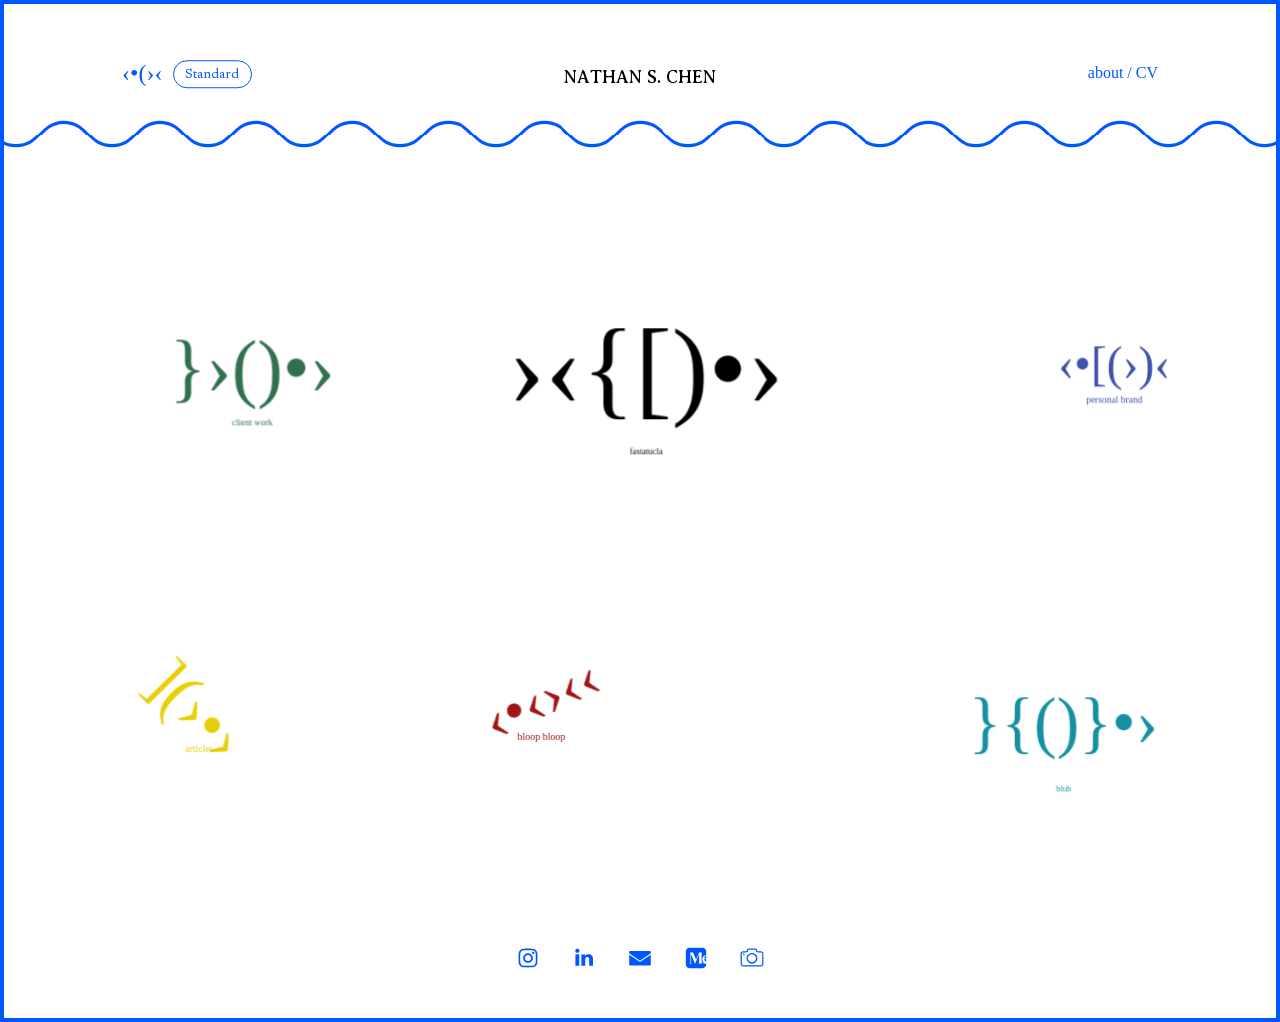
==== commit 8444e084: "fixed formatting" ====
--- a/index-alt.html
+++ b/index-alt.html
@@ -1,10 +1,11 @@
 <!DOCTYPE HTML><html lang="en"><head>
 <title>Nathan Chen — Aquarium</title>
 <link href="assets/css/home-fish.css?v=20260719-20" rel="stylesheet" type="text/css" />
+<link href="assets/css/home-alt.css?v=20260916-11" rel="stylesheet" type="text/css" />
 <meta charset="utf-8" /><meta name="viewport" content="width=device-width,initial-scale=1" /><meta name="color-scheme" content="light only" /><meta name="description" content="Nathan Chen" /><meta property="og:site_name" content="Nathan Chen" /><meta property="og:title" content="Nathan Chen" /><meta property="og:type" content="website" /><meta property="og:description" content="Nathan Chen" /><meta property="og:image" content="https://nathanschen.github.io/assets/images/card.jpg" /><meta property="og:url" content="https://nathanschen.github.io/" /><link rel="canonical" href="https://nathanschen.github.io/" /><meta property="og:image:type" content="image/jpeg" /><meta property="og:image:width" content="1280" /><meta property="og:image:height" content="800" /><meta property="twitter:card" content="summary_large_image" /><link href="assets/css/fonts.css" rel="stylesheet" type="text/css" /><style>html,body,div,span,applet,object,iframe,h1,h2,h3,h4,h5,h6,p,blockquote,pre,a,abbr,acronym,address,big,cite,code,del,dfn,em,img,ins,kbd,q,s,samp,small,strike,strong,sub,sup,tt,var,b,u,i,center,dl,dt,dd,ol,ul,li,fieldset,form,label,legend,table,caption,tbody,tfoot,thead,tr,th,td,article,aside,canvas,details,embed,figure,figcaption,footer,header,hgroup,menu,nav,output,ruby,section,summary,time,mark,audio,video{margin:0;padding:0;border:0;font-size:100%;font:inherit;vertical-align:baseline;}article,aside,details,figcaption,figure,footer,header,hgroup,menu,nav,section{display:block;}body{line-height:1;}ol,ul{list-style:none;}blockquote,q{quotes:none;}blockquote::before,blockquote::after,q::before,q::after{content:'';content:none;}table{border-collapse:collapse;border-spacing:0;}body{-webkit-text-size-adjust:none}mark{background-color:transparent;color:inherit}input::-moz-focus-inner{border:0;padding:0}input[type="text"],input[type="email"],select,textarea{-moz-appearance:none;-webkit-appearance:none;-ms-appearance:none;appearance:none}*, *::before, *::after {box-sizing: border-box;}@keyframes loading-spinner {0% {transform: rotate(0deg);}100% {transform: rotate(360deg);}}.deferred::before {content: '';display: block;width: 4rem;height: 4rem;position: absolute;top: 50%;left: 50%;margin: -2rem 0 0 -2rem;animation: loading-spinner 1s infinite linear;transition: opacity 0.25s ease;transition-delay: 0.5s;opacity: 0;z-index: -1;background-image: url('[data-uri]');background-position: center;background-repeat: no-repeat;background-size: 3rem;}.deferred.loading::before {opacity: 0.35;z-index: 0;}body {line-height: 1.0;min-height: var(--viewport-height);min-width: 320px;overflow-x: hidden;word-wrap: break-word;background-color: #0057FF;}body::after {background-color: #2B3240;content: '';display: block;pointer-events: none;position: fixed;transform: scale(1);z-index: 1;height: 100%;left: 0;opacity: 0;top: 0;transition: opacity 1.25s ease-in-out 0s, visibility 1.25s 0s;visibility: hidden;width: 100%;}body.is-loading::after {opacity: 1;visibility: visible;}:root {--background-height: 100vh;--site-language-alignment: left;--site-language-direction: ltr;--site-language-flex-alignment: flex-start;--site-language-indent-left: 1;--site-language-indent-right: 0;--site-language-margin-left: 0;--site-language-margin-right: auto;--viewport-height: 100vh;}html {font-size: 16pt;}u {text-decoration: underline;}strong {color: inherit;font-weight: bolder;}em {font-style: italic;}code {background-color: rgba(144,144,144,0.25);border-radius: 0.25em;font-family: 'Lucida Console', 'Courier New', monospace;font-size: 0.9em;font-weight: normal;letter-spacing: 0;margin: 0 0.25em;padding: 0.25em 0.5em;text-indent: 0;}mark {background-color: rgba(144,144,144,0.25);}spoiler-text {-webkit-text-stroke: 0;background-color: rgba(32,32,32,0.75);text-shadow: none;text-stroke: 0;color: transparent;cursor: pointer;transition: color 0.1s ease-in-out;}spoiler-text.active {color: #FFFFFF;cursor: text;}s {text-decoration: line-through;}sub {font-size: smaller;vertical-align: sub;}sup {font-size: smaller;vertical-align: super;}a {color: inherit;text-decoration: underline;transition: color 0.25s ease;}a[onclick]:not([href]) {cursor: pointer;}unloaded-script {display: none;}.site-wrapper {-webkit-overflow-scrolling: touch;align-items: center;display: flex;flex-direction: column;justify-content: center;min-height: var(--viewport-height);overflow: hidden;position: relative;z-index: 2;padding: 0.25rem 0.25rem 0.25rem 0.25rem;}.site-main {--alignment: left;--flex-alignment: flex-start;--indent-left: 1;--indent-right: 0;--margin-left: 0;--margin-right: auto;--border-radius-tl: 0;--border-radius-tr: 0;--border-radius-br: 0;--border-radius-bl: 0;align-items: center;display: flex;flex-grow: 0;flex-shrink: 0;justify-content: center;max-width: 100%;position: relative;text-align: var(--alignment);z-index: 1;background-color: #FFFFFF;}.site-main > .inner {--padding-horizontal: 6rem;--padding-vertical: 3rem;--spacing: 1rem;--width: 100vw;border-radius: var(--border-radius-tl) var(--border-radius-tr) var(--border-radius-br) var(--border-radius-bl);max-width: 100%;position: relative;width: var(--width);z-index: 1;padding: var(--padding-vertical) var(--padding-horizontal);}.site-main > .inner > header {margin-bottom: var(--spacing);border-top-left-radius: inherit;border-top-right-radius: inherit;}.site-main > .inner > footer {margin-top: var(--spacing);border-bottom-left-radius: inherit;border-bottom-right-radius: inherit;}.site-main > .inner > * > * {margin-top: var(--spacing);margin-bottom: var(--spacing);}.site-main > .inner > * > :first-child {margin-top: 0 !important;}.site-main > .inner > * > :last-child {margin-bottom: 0 !important;}.site-main > .inner > .full {margin-left: calc(var(--padding-horizontal) * -1);max-width: calc(100% + calc(var(--padding-horizontal) * 2) + 0.4725px);width: calc(100% + calc(var(--padding-horizontal) * 2) + 0.4725px);}.site-main > .inner > .full:first-child {border-top-left-radius: inherit;border-top-right-radius: inherit;margin-top: calc(var(--padding-vertical) * -1) !important;}.site-main > .inner > .full:last-child {border-bottom-left-radius: inherit;border-bottom-right-radius: inherit;margin-bottom: calc(var(--padding-vertical) * -1) !important;}.site-main > .inner > .full.screen {border-radius: 0 !important;max-width: 100vw;position: relative;width: 100vw;left: 50%;margin-left: -50vw;right: auto;}.site-main > .inner > * > .full {margin-left: calc(-6rem);max-width: calc(100% + 12rem + 0.4725px);width: calc(100% + 12rem + 0.4725px);}.site-main > .inner > * > .full.screen {border-radius: 0 !important;max-width: 100vw;position: relative;width: 100vw;left: 50%;margin-left: -50vw;right: auto;}.site-main > .inner > header > .full:first-child {border-top-left-radius: inherit;border-top-right-radius: inherit;margin-top: -3rem !important;}.site-main > .inner > footer > .full:last-child {margin-bottom: -3rem !important;border-bottom-left-radius: inherit;border-bottom-right-radius: inherit;}.site-main > .inner > header, .site-main > .inner > footer {transition: opacity 0.375s ease-in-out 0.5625s,filter 0.75s ease-in-out 0.5625s,visibility 0.375s linear 0.5625s;}.site-main > .inner > header.hidden, .site-main > .inner > footer.hidden {filter: blur(0.15);opacity: 0;transition: opacity 0.375s ease-in-out,visibility 0.375s;visibility: hidden;}.site-main > .inner > section {transition: opacity 0.75s ease-in-out 0.375s,filter 0.75s ease-in-out 0.375s,min-height 0.375s ease-in-out,max-height 0.375s ease-in-out;}.site-main > .inner > section.inactive {filter: blur(0.15rem);opacity: 0;transition: opacity 0.375s ease-in-out,filter 0.375s ease-in-out;}body.is-instant .site-main, body.is-instant .site-main > .inner > *,body.is-instant .site-main > .inner > section > * {transition: none !important;}body.is-instant::after {display: none !important;transition: none !important;}.text-component {direction: var(--site-language-direction);position: relative;}.text-component span.p {display: block;position: relative;}.text-component span[style], .text-component strong, .text-component a, .text-component code, .text-component mark, .text-component spoiler-text {-webkit-text-fill-color: currentcolor;}.text-component.instance-46 {text-align: left;color: #0057FF;font-family: 'Times New Roman', serif;font-size: 1.5em;line-height: 1.75;font-weight: 400;}.text-component.instance-46 a:hover {color: #3DA2FF;}.text-component.instance-46 a {text-decoration: none;}.text-component.instance-46 span.p:nth-child(n + 2) {margin-top: 1rem;}.text-component.instance-60:not(:first-child) {margin-top: 0rem !important;}.text-component.instance-60:not(:last-child) {margin-bottom: 0rem !important;}.text-component.instance-60 {text-align: center;color: #A11515;font-family: 'Times New Roman', serif;font-size: 3em;line-height: 1;font-weight: 400;}.text-component.instance-60 a:hover {color: #D97E7E;}.text-component.instance-60 a {text-decoration: none;}.text-component.instance-60 span.p:nth-child(n + 2) {margin-top: 1rem;}.text-component.instance-28:not(:first-child) {margin-top: 0rem !important;}.text-component.instance-28:not(:last-child) {margin-bottom: 0rem !important;}.text-component.instance-28 {text-align: center;color: #A11515;font-family: 'Times New Roman', serif;font-size: 0.625em;line-height: 1.75;font-weight: 400;}.text-component.instance-28 a:hover {color: #D97E7E;}.text-component.instance-28 a {text-decoration: none;}.text-component.instance-28 span.p:nth-child(n + 2) {margin-top: 1rem;}.text-component.instance-61:not(:first-child) {margin-top: 0rem !important;}.text-component.instance-61:not(:last-child) {margin-bottom: 0rem !important;}.text-component.instance-61 {text-align: right;color: #1590A1;font-family: 'Times New Roman', serif;font-size: 4em;line-height: 1.75;font-weight: 400;}.text-component.instance-61 a:hover {color: #78B9C2;}.text-component.instance-61 a {text-decoration: none;}.text-component.instance-61 span.p:nth-child(n + 2) {margin-top: 1rem;}.text-component.instance-25:not(:first-child) {margin-top: 0rem !important;}.text-component.instance-25:not(:last-child) {margin-bottom: 0rem !important;}.text-component.instance-25 {text-align: right;color: #1590A1;font-family: 'Times New Roman', serif;font-size: 0.625em;line-height: 1.75;font-weight: 400;}.text-component.instance-25 a:hover {color: #78B9C2;}.text-component.instance-25 a {text-decoration: none;}.text-component.instance-25 span.p:nth-child(n + 2) {margin-top: 1rem;}.text-component.instance-62:not(:first-child) {margin-top: 0rem !important;}.text-component.instance-62:not(:last-child) {margin-bottom: 0rem !important;}.text-component.instance-62 {text-align: left;color: #E6CF05;font-family: 'Times New Roman', serif;padding-left: 1.125rem;padding-right: 0;font-size: 3.25em;line-height: 1;font-weight: 400;}.text-component.instance-62 a:hover {color: #E3DC9A;}.text-component.instance-62 a {text-decoration: none;}.text-component.instance-62 span.p:nth-child(n + 2) {margin-top: 1rem;}.text-component.instance-27:not(:first-child) {margin-top: 0rem !important;}.text-component.instance-27:not(:last-child) {margin-bottom: 0rem !important;}.text-component.instance-27 {text-align: left;color: #E6CF05;font-family: 'Times New Roman', serif;padding-left: 1.125rem;padding-right: 0;font-size: 0.625em;line-height: 2.5;font-weight: 400;}.text-component.instance-27 a:hover {color: #E3DC9A;}.text-component.instance-27 a {text-decoration: none;}.text-component.instance-27 span.p:nth-child(n + 2) {margin-top: 1rem;}.text-component.instance-5 {text-align: right;color: #0057FF;font-family: 'Times New Roman', serif;font-size: 1em;line-height: 1.75;font-weight: 400;}.text-component.instance-5 a:hover {color: #3DA2FF;}.text-component.instance-5 a {text-decoration: none;}.text-component.instance-5 span.p:nth-child(n + 2) {margin-top: 1rem;}.text-component.instance-1:not(:first-child) {margin-top: 0rem !important;}.text-component.instance-1:not(:last-child) {margin-bottom: 0rem !important;}.text-component.instance-1 {text-align: right;color: #000000;font-family: 'Times New Roman', serif;font-size: 4.25em;line-height: 1.25;font-weight: 400;}.text-component.instance-1 a {color: #30704E;text-decoration: none;}.text-component.instance-1 a:hover {color: #89AD9A;}.text-component.instance-1 span.p:nth-child(n + 2) {margin-top: 1rem;}.text-component.instance-35:not(:first-child) {margin-top: 0rem !important;}.text-component.instance-35:not(:last-child) {margin-bottom: 0rem !important;}.text-component.instance-35 {text-align: right;color: #30704E;font-family: 'Times New Roman', serif;font-size: 0.625em;line-height: 1.75;font-weight: 400;}.text-component.instance-35 a:hover {color: #89AD9A;}.text-component.instance-35 a {text-decoration: none;}.text-component.instance-35 span.p:nth-child(n + 2) {margin-top: 1rem;}.text-component.instance-38:not(:first-child) {margin-top: 0rem !important;}.text-component.instance-38:not(:last-child) {margin-bottom: 0rem !important;}.text-component.instance-38 {text-align: left;color: #000000;font-family: 'Times New Roman', serif;font-size: 6.5em;line-height: 1.375;font-weight: 400;}.text-component.instance-38 a:hover {color: #B8B8B8;}.text-component.instance-38 a {text-decoration: none;}.text-component.instance-38 span.p:nth-child(n + 2) {margin-top: 1rem;}.text-component.instance-36:not(:first-child) {margin-top: 0rem !important;}.text-component.instance-36:not(:last-child) {margin-bottom: 0rem !important;}.text-component.instance-36 {text-align: left;color: #000000;font-family: 'Times New Roman', serif;font-size: 0.625em;line-height: 1.75;font-weight: 400;}.text-component.instance-36 a:hover {color: #B8B8B8;}.text-component.instance-36 a {text-decoration: none;}.text-component.instance-36 span.p:nth-child(n + 2) {margin-top: 1rem;}.text-component.instance-45:not(:first-child) {margin-top: 0rem !important;}.text-component.instance-45:not(:last-child) {margin-bottom: 0rem !important;}.text-component.instance-45 {text-align: center;color: #3E51AD;font-family: 'Times New Roman', serif;padding-left: 1.125rem;padding-right: 1.125rem;font-size: 2.5em;line-height: 1;font-weight: 400;}.text-component.instance-45 a:hover {color: #808DCF;}.text-component.instance-45 a {text-decoration: none;}.text-component.instance-45 span.p:nth-child(n + 2) {margin-top: 1rem;}.text-component.instance-29:not(:first-child) {margin-top: 0rem !important;}.text-component.instance-29:not(:last-child) {margin-bottom: 0rem !important;}.text-component.instance-29 {text-align: center;color: #3E51AD;font-family: 'Times New Roman', serif;padding-left: 1.125rem;padding-right: 1.125rem;font-size: 0.625em;line-height: 2.5;font-weight: 400;}.text-component.instance-29 a:hover {color: #808DCF;}.text-component.instance-29 a {text-decoration: none;}.text-component.instance-29 span.p:nth-child(n + 2) {margin-top: 1rem;}.text-component.instance-34:not(:first-child) {margin-top: 2.5rem !important;}.text-component.instance-34:not(:last-child) {margin-bottom: 2.5rem !important;}.text-component.instance-34 {text-align: center;color: #000000;font-family: 'Averia Serif Libre', serif;font-size: 1em;line-height: 1.25;font-weight: 400;}.text-component.instance-34 a {text-decoration: underline;}.text-component.instance-34 a:hover {text-decoration: none;}.text-component.instance-34 span.p:nth-child(n + 2) {margin-top: 1rem;}.text-component.instance-3 {text-align: center;color: #000000;font-family: 'Averia Serif Libre', serif;font-size: 1.5em;line-height: 1.75;font-weight: 400;}.text-component.instance-3 a:hover {color: #FF828A;}.text-component.instance-3 a {text-decoration: underline;}.text-component.instance-3 span.p:nth-child(n + 2) {margin-top: 1rem;}.text-component.instance-41:not(:first-child) {margin-top: 2rem !important;}.text-component.instance-41:not(:last-child) {margin-bottom: 2rem !important;}.text-component.instance-41 {text-align: left;color: #0057FF;font-family: 'Mona Sans', sans-serif;font-size: 0.875em;line-height: 1.125;font-weight: 400;}.text-component.instance-41 a {text-decoration: underline;}.text-component.instance-41 a:hover {text-decoration: none;}.text-component.instance-41 span.p:nth-child(n + 2) {margin-top: 0.5rem;}.text-component.instance-65 {text-align: left;color: #000000;font-family: 'Newsreader', serif;font-size: 2.5em;line-height: 1.25;font-weight: 300;}.text-component.instance-65 a {text-decoration: underline;}.text-component.instance-65 a:hover {text-decoration: none;}.text-component.instance-65 span.p:nth-child(n + 2) {margin-top: 1rem;}.text-component.instance-30:not(:first-child) {margin-top: 2.25rem !important;}.text-component.instance-30:not(:last-child) {margin-bottom: 2.25rem !important;}.text-component.instance-30 {text-align: left;color: #000000;font-family: 'Newsreader', serif;font-size: 2.5em;line-height: 1.25;font-weight: 300;}.text-component.instance-30 a {text-decoration: underline;}.text-component.instance-30 a:hover {text-decoration: none;}.text-component.instance-30 span.p:nth-child(n + 2) {margin-top: 1rem;}.text-component.instance-32:not(:first-child) {margin-top: 1rem !important;}.text-component.instance-32:not(:last-child) {margin-bottom: 1rem !important;}.text-component.instance-32 {text-align: left;color: #0057FF;font-family: 'Mona Sans', sans-serif;font-size: 0.875em;line-height: 1.125;font-weight: 800;}.text-component.instance-32 a {text-decoration: underline;}.text-component.instance-32 a:hover {text-decoration: none;}.text-component.instance-32 span.p:nth-child(n + 2) {margin-top: 0.5rem;}.text-component.instance-31:not(:first-child) {margin-top: 0.5rem !important;}.text-component.instance-31:not(:last-child) {margin-bottom: 0.5rem !important;}.text-component.instance-31 {text-align: left;color: #000000;font-family: 'Mona Sans', sans-serif;font-size: 0.875em;line-height: 1.125;font-weight: 400;}.text-component.instance-31 a {text-decoration: underline;}.text-component.instance-31 a:hover {text-decoration: none;}.text-component.instance-31 span.p:nth-child(n + 2) {margin-top: 0.5rem;}.text-component.instance-23:not(:first-child) {margin-top: 1rem !important;}.text-component.instance-23:not(:last-child) {margin-bottom: 1rem !important;}.text-component.instance-23 {text-align: left;color: #0057FF;font-family: 'Mona Sans', sans-serif;font-size: 0.875em;line-height: 1.125;font-weight: 600;}.text-component.instance-23 a {text-decoration: underline;}.text-component.instance-23 a:hover {text-decoration: none;}.text-component.instance-23 span.p:nth-child(n + 2) {margin-top: 0.5rem;}.text-component.instance-40:not(:first-child) {margin-top: 0.5rem !important;}.text-component.instance-40:not(:last-child) {margin-bottom: 0.5rem !important;}.text-component.instance-40 {text-align: left;color: #000000;font-family: 'Mona Sans', sans-serif;font-size: 0.875em;line-height: 1.125;font-weight: 400;}.text-component.instance-40 a {text-decoration: underline;}.text-component.instance-40 a:hover {text-decoration: none;}.text-component.instance-40 span.p:nth-child(n + 2) {margin-top: 0.5rem;}.text-component.instance-64:not(:first-child) {margin-top: 1rem !important;}.text-component.instance-64:not(:last-child) {margin-bottom: 1rem !important;}.text-component.instance-64 {text-align: left;color: #0057FF;font-family: 'Mona Sans', sans-serif;font-size: 0.875em;line-height: 1.125;font-weight: 400;}.text-component.instance-64 a {text-decoration: underline;}.text-component.instance-64 a:hover {text-decoration: none;}.text-component.instance-64 span.p:nth-child(n + 2) {margin-top: 0.5rem;}.text-component.instance-12:not(:first-child) {margin-top: 0.5rem !important;}.text-component.instance-12:not(:last-child) {margin-bottom: 0.5rem !important;}.text-component.instance-12 {text-align: left;color: #000000;font-family: 'Mona Sans', sans-serif;font-size: 0.875em;line-height: 1.125;font-weight: 400;}.text-component.instance-12 a {text-decoration: underline;}.text-component.instance-12 a:hover {text-decoration: none;}.text-component.instance-12 span.p:nth-child(n + 2) {margin-top: 0.5rem;}.text-component.instance-4:not(:first-child) {margin-top: 2.875rem !important;}.text-component.instance-4:not(:last-child) {margin-bottom: 2.875rem !important;}.text-component.instance-4 {text-align: center;color: #000000;font-family: 'Averia Serif Libre', serif;letter-spacing: 0.05rem;width: calc(100% + 0.05rem);font-size: 2.125em;line-height: 1.375;font-weight: 400;}.text-component.instance-4 a {text-decoration: underline;}.text-component.instance-4 a:hover {text-decoration: none;}.text-component.instance-4 span.p:nth-child(n + 2) {margin-top: 1rem;}.text-component.instance-17:not(:first-child) {margin-top: 4rem !important;}.text-component.instance-17:not(:last-child) {margin-bottom: 4rem !important;}.text-component.instance-17 {text-align: center;color: #000000;font-family: 'Averia Serif Libre', serif;letter-spacing: 0.05rem;width: calc(100% + 0.05rem);font-size: 1em;line-height: 1.375;font-weight: 300;}.text-component.instance-17 a {text-decoration: underline;}.text-component.instance-17 a:hover {text-decoration: none;}.text-component.instance-17 span.p:nth-child(n + 2) {margin-top: 1rem;}.text-component.instance-24:not(:first-child) {margin-top: 0.25rem !important;}.text-component.instance-24:not(:last-child) {margin-bottom: 0.25rem !important;}.text-component.instance-24 {text-align: center;color: #000000;font-family: 'Averia Serif Libre', serif;letter-spacing: 0.05rem;width: calc(100% + 0.05rem);font-size: 1em;line-height: 1.375;font-weight: 300;}.text-component.instance-24 a {text-decoration: underline;}.text-component.instance-24 a:hover {text-decoration: none;}.text-component.instance-24 span.p:nth-child(n + 2) {margin-top: 1rem;}.text-component.instance-16 {text-align: center;color: #000000;font-family: 'Averia Serif Libre', serif;letter-spacing: 0.05rem;width: calc(100% + 0.05rem);font-size: 2.5em;line-height: 1.375;font-weight: 700;}.text-component.instance-16 a {text-decoration: underline;}.text-component.instance-16 a:hover {text-decoration: none;}.text-component.instance-16 span.p:nth-child(n + 2) {margin-top: 1rem;}.text-component.instance-22:not(:first-child) {margin-top: 0.25rem !important;}.text-component.instance-22:not(:last-child) {margin-bottom: 0.25rem !important;}.text-component.instance-22 {text-align: center;color: #000000;font-family: 'Averia Serif Libre', serif;letter-spacing: 0.05rem;width: calc(100% + 0.05rem);font-size: 1em;line-height: 1.375;font-weight: 300;}.text-component.instance-22 a {text-decoration: underline;}.text-component.instance-22 a:hover {text-decoration: none;}.text-component.instance-22 span.p:nth-child(n + 2) {margin-top: 1rem;}.text-component.instance-6:not(:first-child) {margin-top: 3rem !important;}.text-component.instance-6:not(:last-child) {margin-bottom: 3rem !important;}.text-component.instance-6 {text-align: center;color: #000000;font-family: 'Averia Serif Libre', serif;letter-spacing: 0.05rem;width: calc(100% + 0.05rem);font-size: 1.375em;line-height: 1.375;font-weight: 400;}.text-component.instance-6 a {text-decoration: underline;}.text-component.instance-6 a:hover {text-decoration: none;}.text-component.instance-6 span.p:nth-child(n + 2) {margin-top: 1rem;}.text-component.instance-37:not(:first-child) {margin-top: 3rem !important;}.text-component.instance-37:not(:last-child) {margin-bottom: 3rem !important;}.text-component.instance-37 {text-align: center;color: #000000;font-family: 'Averia Serif Libre', serif;letter-spacing: 0.05rem;width: calc(100% + 0.05rem);font-size: 1em;line-height: 1.375;font-weight: 400;}.text-component.instance-37 a {text-decoration: underline;}.text-component.instance-37 a:hover {text-decoration: none;}.text-component.instance-37 span.p:nth-child(n + 2) {margin-top: 1rem;}.text-component.instance-18:not(:first-child) {margin-top: 3rem !important;}.text-component.instance-18:not(:last-child) {margin-bottom: 3rem !important;}.text-component.instance-18 {text-align: center;color: #000000;font-family: 'Averia Serif Libre', serif;letter-spacing: 0.05rem;width: calc(100% + 0.05rem);font-size: 1.375em;line-height: 1.375;font-weight: 400;}.text-component.instance-18 a {text-decoration: underline;}.text-component.instance-18 a:hover {text-decoration: none;}.text-component.instance-18 span.p:nth-child(n + 2) {margin-top: 1rem;}.text-component.instance-2:not(:first-child) {margin-top: 3rem !important;}.text-component.instance-2:not(:last-child) {margin-bottom: 3rem !important;}.text-component.instance-2 {text-align: center;color: #000000;font-family: 'Averia Serif Libre', serif;letter-spacing: 0.05rem;width: calc(100% + 0.05rem);font-size: 1em;line-height: 1.375;font-weight: 400;}.text-component.instance-2 a {text-decoration: underline;}.text-component.instance-2 a:hover {text-decoration: none;}.text-component.instance-2 span.p:nth-child(n + 2) {margin-top: 1rem;}.text-component.instance-19:not(:first-child) {margin-top: 0rem !important;}.text-component.instance-19:not(:last-child) {margin-bottom: 0rem !important;}.text-component.instance-19 {text-align: center;color: #000000;font-family: 'Averia Serif Libre', serif;letter-spacing: 0.05rem;width: calc(100% + 0.05rem);font-size: 2.5em;line-height: 1.375;font-weight: 700;}.text-component.instance-19 a {text-decoration: underline;}.text-component.instance-19 a:hover {text-decoration: none;}.text-component.instance-19 span.p:nth-child(n + 2) {margin-top: 1rem;}.text-component.instance-44:not(:first-child) {margin-top: 0.25rem !important;}.text-component.instance-44:not(:last-child) {margin-bottom: 0.25rem !important;}.text-component.instance-44 {text-align: center;color: #000000;font-family: 'Averia Serif Libre', serif;letter-spacing: 0.05rem;width: calc(100% + 0.05rem);font-size: 1.25em;line-height: 1.375;font-weight: 300;}.text-component.instance-44 a {text-decoration: underline;}.text-component.instance-44 a:hover {text-decoration: none;}.text-component.instance-44 span.p:nth-child(n + 2) {margin-top: 1rem;}.text-component.instance-42:not(:first-child) {margin-top: 1rem !important;}.text-component.instance-42:not(:last-child) {margin-bottom: 1rem !important;}.text-component.instance-42 {text-align: left;color: #000000;font-family: 'Newsreader', serif;letter-spacing: 0.05rem;width: calc(100% + 0.05rem);font-size: 1em;line-height: 1.375;font-weight: 300;}.text-component.instance-42 a {text-decoration: underline;}.text-component.instance-42 a:hover {text-decoration: none;}.text-component.instance-42 span.p:nth-child(n + 2) {margin-top: 1rem;}.text-component.instance-33:not(:first-child) {margin-top: 0.25rem !important;}.text-component.instance-33:not(:last-child) {margin-bottom: 0.25rem !important;}.text-component.instance-33 {text-align: left;color: #000000;font-family: 'Averia Serif Libre', serif;letter-spacing: 0.05rem;width: calc(100% + 0.05rem);font-size: 0.75em;line-height: 1.375;font-weight: 300;}.text-component.instance-33 a {text-decoration: underline;}.text-component.instance-33 a:hover {text-decoration: none;}.text-component.instance-33 span.p:nth-child(n + 2) {margin-top: 1rem;}.text-component.instance-20:not(:first-child) {margin-top: 2rem !important;}.text-component.instance-20:not(:last-child) {margin-bottom: 2rem !important;}.text-component.instance-20 {text-align: left;color: #0057FF;font-family: 'Mona Sans', sans-serif;font-size: 0.875em;line-height: 1.125;font-weight: 400;}.text-component.instance-20 a {text-decoration: underline;}.text-component.instance-20 a:hover {text-decoration: none;}.text-component.instance-20 span.p:nth-child(n + 2) {margin-top: 0.5rem;}.text-component.instance-50:not(:first-child) {margin-top: 1rem !important;}.text-component.instance-50:not(:last-child) {margin-bottom: 1rem !important;}.text-component.instance-50 {text-align: left;color: #000000;font-family: 'Newsreader', serif;letter-spacing: 0.05rem;width: calc(100% + 0.05rem);font-size: 1em;line-height: 1.375;font-weight: 300;}.text-component.instance-50 a {text-decoration: underline;}.text-component.instance-50 a:hover {text-decoration: none;}.text-component.instance-50 span.p:nth-child(n + 2) {margin-top: 1rem;}.text-component.instance-39:not(:first-child) {margin-top: 5rem !important;}.text-component.instance-39:not(:last-child) {margin-bottom: 5rem !important;}.text-component.instance-39 {text-align: center;color: #000000;font-family: 'DM Sans', sans-serif;letter-spacing: 0.05rem;width: calc(100% + 0.05rem);font-size: 1.25em;line-height: 1.375;font-weight: 400;}.text-component.instance-39 a {text-decoration: underline;}.text-component.instance-39 a:hover {text-decoration: none;}.text-component.instance-39 span.p:nth-child(n + 2) {margin-top: 1rem;}.text-component.instance-11:not(:first-child) {margin-top: 3rem !important;}.text-component.instance-11:not(:last-child) {margin-bottom: 3rem !important;}.text-component.instance-11 {text-align: center;color: #000000;font-family: 'Averia Serif Libre', serif;letter-spacing: 0.05rem;width: calc(100% + 0.05rem);font-size: 2.5em;line-height: 1.375;font-weight: 700;}.text-component.instance-11 a {text-decoration: underline;}.text-component.instance-11 a:hover {text-decoration: none;}.text-component.instance-11 span.p:nth-child(n + 2) {margin-top: 1rem;}.text-component.instance-13:not(:first-child) {margin-top: 1rem !important;}.text-component.instance-13:not(:last-child) {margin-bottom: 1rem !important;}.text-component.instance-13 {text-align: left;color: #000000;font-family: 'Newsreader', serif;letter-spacing: 0.05rem;width: calc(100% + 0.05rem);font-size: 1.75em;line-height: 1.25;font-weight: 400;}.text-component.instance-13 a {text-decoration: underline;}.text-component.instance-13 a:hover {text-decoration: none;}.text-component.instance-13 span.p:nth-child(n + 2) {margin-top: 1rem;}.text-component.instance-9:not(:first-child) {margin-top: 0.5rem !important;}.text-component.instance-9:not(:last-child) {margin-bottom: 0.5rem !important;}.text-component.instance-9 {text-align: left;color: #000000;font-family: 'Newsreader', serif;letter-spacing: 0.05rem;width: calc(100% + 0.05rem);font-size: 1em;line-height: 1.375;font-weight: 400;}.text-component.instance-9 a {text-decoration: underline;}.text-component.instance-9 a:hover {text-decoration: none;}.text-component.instance-9 span.p:nth-child(n + 2) {margin-top: 1rem;}.text-component.instance-15:not(:first-child) {margin-top: 0.5rem !important;}.text-component.instance-15:not(:last-child) {margin-bottom: 0.5rem !important;}.text-component.instance-15 {text-align: left;color: #000000;font-family: 'Newsreader', serif;letter-spacing: 0.05rem;width: calc(100% + 0.05rem);font-size: 1em;line-height: 1.375;font-weight: 400;}.text-component.instance-15 a {text-decoration: underline;}.text-component.instance-15 a:hover {text-decoration: none;}.text-component.instance-15 span.p:nth-child(n + 2) {margin-top: 1rem;}.text-component.instance-7:not(:first-child) {margin-top: 0.5rem !important;}.text-component.instance-7:not(:last-child) {margin-bottom: 0.5rem !important;}.text-component.instance-7 {text-align: left;color: #000000;font-family: 'Newsreader', serif;letter-spacing: 0.05rem;width: calc(100% + 0.05rem);font-size: 1em;line-height: 1.375;font-weight: 400;}.text-component.instance-7 a {text-decoration: underline;}.text-component.instance-7 a:hover {text-decoration: none;}.text-component.instance-7 span.p:nth-child(n + 2) {margin-top: 1rem;}.text-component.instance-8:not(:first-child) {margin-top: 1rem !important;}.text-component.instance-8:not(:last-child) {margin-bottom: 1rem !important;}.text-component.instance-8 {text-align: left;color: #000000;font-family: 'Newsreader', serif;letter-spacing: 0.05rem;width: calc(100% + 0.05rem);font-size: 1.75em;line-height: 1.25;font-weight: 400;}.text-component.instance-8 a {text-decoration: underline;}.text-component.instance-8 a:hover {text-decoration: none;}.text-component.instance-8 span.p:nth-child(n + 2) {margin-top: 1rem;}.text-component.instance-14:not(:first-child) {margin-top: 0.5rem !important;}.text-component.instance-14:not(:last-child) {margin-bottom: 0.5rem !important;}.text-component.instance-14 {text-align: left;color: #000000;font-family: 'Newsreader', serif;letter-spacing: 0.05rem;width: calc(100% + 0.05rem);font-size: 1em;line-height: 1.375;font-weight: 400;}.text-component.instance-14 a {text-decoration: underline;}.text-component.instance-14 a:hover {text-decoration: none;}.text-component.instance-14 span.p:nth-child(n + 2) {margin-top: 1rem;}.text-component.instance-10:not(:first-child) {margin-top: 0.5rem !important;}.text-component.instance-10:not(:last-child) {margin-bottom: 0.5rem !important;}.text-component.instance-10 {text-align: left;color: #000000;font-family: 'Newsreader', serif;letter-spacing: 0.05rem;width: calc(100% + 0.05rem);font-size: 1em;line-height: 1.375;font-weight: 400;}.text-component.instance-10 a {text-decoration: underline;}.text-component.instance-10 a:hover {text-decoration: none;}.text-component.instance-10 span.p:nth-child(n + 2) {margin-top: 1rem;}.text-component.instance-53 {text-align: center;color: #0057FF;font-family: 'Times New Roman', serif;font-size: 7em;line-height: 1.75;font-weight: 400;}.text-component.instance-53 a:hover {color: #3DA2FF;}.text-component.instance-53 a {text-decoration: none;}.text-component.instance-53 span.p:nth-child(n + 2) {margin-top: 1rem;}.text-component.instance-43:not(:first-child) {margin-top: 1rem !important;}.text-component.instance-43:not(:last-child) {margin-bottom: 1rem !important;}.text-component.instance-43 {text-align: left;color: #000000;font-family: 'Newsreader', serif;letter-spacing: 0.05rem;width: calc(100% + 0.05rem);font-size: 1em;line-height: 1.375;font-weight: 300;}.text-component.instance-43 a {text-decoration: underline;}.text-component.instance-43 a:hover {text-decoration: none;}.text-component.instance-43 span.p:nth-child(n + 2) {margin-top: 1rem;}.text-component.instance-52:not(:first-child) {margin-top: 1rem !important;}.text-component.instance-52:not(:last-child) {margin-bottom: 1rem !important;}.text-component.instance-52 {text-align: left;color: #000000;font-family: 'Newsreader', serif;letter-spacing: 0.05rem;width: calc(100% + 0.05rem);font-size: 1em;line-height: 1.375;font-weight: 300;}.text-component.instance-52 a {text-decoration: underline;}.text-component.instance-52 a:hover {text-decoration: none;}.text-component.instance-52 span.p:nth-child(n + 2) {margin-top: 1rem;}.text-component.instance-54 {text-align: center;color: #0057FF;font-family: 'Times New Roman', serif;font-size: 7em;line-height: 1.75;font-weight: 400;}.text-component.instance-54 a:hover {color: #3DA2FF;}.text-component.instance-54 a {text-decoration: none;}.text-component.instance-54 span.p:nth-child(n + 2) {margin-top: 1rem;}.text-component.instance-57:not(:first-child) {margin-top: 1rem !important;}.text-component.instance-57:not(:last-child) {margin-bottom: 1rem !important;}.text-component.instance-57 {text-align: left;color: #000000;font-family: 'Newsreader', serif;letter-spacing: 0.05rem;width: calc(100% + 0.05rem);font-size: 1em;line-height: 1.375;font-weight: 300;}.text-component.instance-57 a {text-decoration: underline;}.text-component.instance-57 a:hover {text-decoration: none;}.text-component.instance-57 span.p:nth-child(n + 2) {margin-top: 1rem;}.text-component.instance-63 {text-align: center;color: #0057FF;font-family: 'Times New Roman', serif;font-size: 7em;line-height: 1.75;font-weight: 400;}.text-component.instance-63 a:hover {color: #3DA2FF;}.text-component.instance-63 a {text-decoration: none;}.text-component.instance-63 span.p:nth-child(n + 2) {margin-top: 1rem;}.text-component.instance-55:not(:first-child) {margin-top: 1rem !important;}.text-component.instance-55:not(:last-child) {margin-bottom: 1rem !important;}.text-component.instance-55 {text-align: left;color: #000000;font-family: 'Newsreader', serif;letter-spacing: 0.05rem;width: calc(100% + 0.05rem);font-size: 1em;line-height: 1.375;font-weight: 300;}.text-component.instance-55 a {text-decoration: underline;}.text-component.instance-55 a:hover {text-decoration: none;}.text-component.instance-55 span.p:nth-child(n + 2) {margin-top: 1rem;}.text-component.instance-59:not(:first-child) {margin-top: 1rem !important;}.text-component.instance-59:not(:last-child) {margin-bottom: 1rem !important;}.text-component.instance-59 {text-align: left;color: #000000;font-family: 'Newsreader', serif;letter-spacing: 0.05rem;width: calc(100% + 0.05rem);font-size: 1em;line-height: 1.375;font-weight: 400;}.text-component.instance-59 a {text-decoration: underline;}.text-component.instance-59 a:hover {text-decoration: none;}.text-component.instance-59 span.p:nth-child(n + 2) {margin-top: 1rem;}.text-component.instance-21 {text-align: center;color: #000000;font-family: 'Newsreader', serif;letter-spacing: 0.05rem;width: calc(100% + 0.05rem);font-size: 2.5em;line-height: 1.375;font-weight: 400;}.text-component.instance-21 a {text-decoration: underline;}.text-component.instance-21 a:hover {text-decoration: none;}.text-component.instance-21 span.p:nth-child(n + 2) {margin-top: 1rem;}.text-component.instance-51:not(:first-child) {margin-top: 1rem !important;}.text-component.instance-51:not(:last-child) {margin-bottom: 1rem !important;}.text-component.instance-51 {text-align: left;color: #000000;font-family: 'DM Sans', sans-serif;letter-spacing: 0.05rem;width: calc(100% + 0.05rem);font-size: 1em;line-height: 1.375;font-weight: 400;}.text-component.instance-51 a {text-decoration: underline;}.text-component.instance-51 a:hover {text-decoration: none;}.text-component.instance-51 span.p:nth-child(n + 2) {margin-top: 1rem;}.text-component.instance-49 {text-align: center;color: #000000;font-family: 'DM Sans', sans-serif;letter-spacing: 0.05rem;width: calc(100% + 0.05rem);font-size: 2.5em;line-height: 1.375;font-weight: 400;}.text-component.instance-49 a {text-decoration: underline;}.text-component.instance-49 a:hover {text-decoration: none;}.text-component.instance-49 span.p:nth-child(n + 2) {margin-top: 1rem;}.text-component.instance-58:not(:first-child) {margin-top: 1rem !important;}.text-component.instance-58:not(:last-child) {margin-bottom: 1rem !important;}.text-component.instance-58 {text-align: left;color: #000000;font-family: 'Averia Serif Libre', serif;letter-spacing: 0.05rem;width: calc(100% + 0.05rem);font-size: 1em;line-height: 1.375;font-weight: 700;}.text-component.instance-58 a {text-decoration: underline;}.text-component.instance-58 a:hover {text-decoration: none;}.text-component.instance-58 span.p:nth-child(n + 2) {margin-top: 1rem;}.text-component.instance-47 {text-align: center;color: #000000;font-family: 'Averia Serif Libre', serif;letter-spacing: 0.05rem;width: calc(100% + 0.05rem);font-size: 2.5em;line-height: 1.375;font-weight: 700;}.text-component.instance-47 a {text-decoration: underline;}.text-component.instance-47 a:hover {text-decoration: none;}.text-component.instance-47 span.p:nth-child(n + 2) {margin-top: 1rem;}.text-component.instance-56:not(:first-child) {margin-top: 1rem !important;}.text-component.instance-56:not(:last-child) {margin-bottom: 1rem !important;}.text-component.instance-56 {text-align: left;color: #000000;font-family: 'Times New Roman', serif;letter-spacing: 0.05rem;width: calc(100% + 0.05rem);font-size: 1em;line-height: 1.375;font-weight: 400;}.text-component.instance-56 a {text-decoration: underline;}.text-component.instance-56 a:hover {text-decoration: none;}.text-component.instance-56 span.p:nth-child(n + 2) {margin-top: 1rem;}.text-component.instance-48 {text-align: center;color: #000000;font-family: 'Times New Roman', serif;letter-spacing: 0.05rem;width: calc(100% + 0.05rem);font-size: 2.5em;line-height: 1.375;font-weight: 400;}.text-component.instance-48 a {text-decoration: underline;}.text-component.instance-48 a:hover {text-decoration: none;}.text-component.instance-48 span.p:nth-child(n + 2) {margin-top: 1rem;}.text-component.instance-26 {text-align: center;color: #0057FF;font-family: 'Times New Roman', serif;font-size: 1.25em;line-height: 2.5;font-weight: 400;}.text-component.instance-26 a:hover {color: #3DA2FF;}.text-component.instance-26 a {text-decoration: none;}.text-component.instance-26 span.p:nth-child(n + 2) {margin-top: 1rem;}.container-component {position: relative;}.container-component > .wrapper {vertical-align: top;position: relative;max-width: 100%;border-radius: inherit;}.container-component > .wrapper > .inner {vertical-align: top;position: relative;max-width: 100%;border-radius: inherit;text-align: var(--alignment);}.container-component.full:first-child > .wrapper {border-top-left-radius: inherit;border-top-right-radius: inherit;}.container-component.full:last-child > .wrapper {border-bottom-left-radius: inherit;border-bottom-right-radius: inherit;}.container-component.full:first-child > .wrapper > .inner {border-top-left-radius: inherit;border-top-right-radius: inherit;}.container-component.full:last-child > .wrapper > .inner {border-bottom-left-radius: inherit;border-bottom-right-radius: inherit;}.container-component.instance-1 {display: flex;width: 100%;align-items: center;justify-content: center;background-color: transparent;}.container-component.instance-1 > .wrapper > .inner {--gutters: calc(var(--padding-horizontal) * 2);--padding-horizontal: 1.375rem;--padding-vertical: 0rem;padding: var(--padding-vertical) var(--padding-horizontal);}.container-component.instance-1 > .wrapper {max-width: var(--width);width: 100%;}.container-component.instance-1.default > .wrapper > .inner > * {margin-bottom: var(--spacing);margin-top: var(--spacing);}.container-component.instance-1.default > .wrapper > .inner > *:first-child {margin-top: 0 !important;}.container-component.instance-1.default > .wrapper > .inner > *:last-child {margin-bottom: 0 !important;}.container-component.instance-1.columns > .wrapper > .inner {flex-wrap: wrap;display: flex;align-items: center;}.container-component.instance-1.columns > .wrapper > .inner > * {flex-grow: 0;flex-shrink: 0;max-width: 100%;text-align: var(--alignment);padding: 0 0 0 var(--gutters);}.container-component.instance-1.columns > .wrapper > .inner > * > * {margin-bottom: var(--spacing);margin-top: var(--spacing);}.container-component.instance-1.columns > .wrapper > .inner > * > *:first-child {margin-top: 0 !important;}.container-component.instance-1.columns > .wrapper > .inner > * > *:last-child {margin-bottom: 0 !important;}.container-component.instance-1.columns > .wrapper > .inner > *:first-child {margin-left: calc(var(--gutters) * -1);}.container-component.instance-1.default > .wrapper > .inner > .full {margin-left: calc(var(--padding-horizontal) * -1);max-width: none !important;width: calc(100% + (var(--padding-horizontal) * 2) + 0.4725px);}.container-component.instance-1.default > .wrapper > .inner > .full:first-child {margin-top: calc(var(--padding-vertical) * -1) !important;border-top-left-radius: inherit;border-top-right-radius: inherit;}.container-component.instance-1.default > .wrapper > .inner > .full:last-child {margin-bottom: calc(var(--padding-vertical) * -1) !important;border-bottom-left-radius: inherit;border-bottom-right-radius: inherit;}.container-component.instance-1.columns > .wrapper > .inner > div > .full {margin-left: calc(var(--gutters) * -0.5);max-width: none !important;width: calc(100% + var(--gutters) + 0.4725px);}.container-component.instance-1.columns > .wrapper > .inner > div:first-child > .full {margin-left: calc(var(--padding-horizontal) * -1);width: calc(100% + var(--padding-horizontal) + calc(var(--gutters) * 0.5) + 0.4725px);}.container-component.instance-1.columns > .wrapper > .inner > div:last-child > .full {width: calc(100% + var(--padding-horizontal) + calc(var(--gutters) * 0.5) + 0.4725px);}.container-component.instance-1.columns > .wrapper > .inner > div > .full:first-child {margin-top: calc(var(--padding-vertical) * -1) !important;}.container-component.instance-1.columns > .wrapper > .inner > div > .full:last-child {margin-bottom: calc(var(--padding-vertical) * -1) !important;}.container-component.instance-1.columns > .wrapper > .inner > .full {align-self: stretch;}.container-component.instance-1.columns > .wrapper > .inner > .full:first-child {border-bottom-left-radius: inherit;border-top-left-radius: inherit;}.container-component.instance-1.columns > .wrapper > .inner > .full:last-child {border-bottom-right-radius: inherit;border-top-right-radius: inherit;}.container-component.instance-1.columns > .wrapper > .inner > .full > .full:first-child:last-child {border-radius: inherit;height: calc(100% + (var(--padding-vertical) * 2));}.container-component.instance-1.columns > .wrapper > .inner > .full > .full:first-child:last-child > * {border-radius: inherit;height: 100%;position: absolute;width: 100%;}.container-component.instance-1 > .wrapper > .inner > :nth-child(1) {width: calc(50% + (var(--gutters) / 2));}.container-component.instance-1 > .wrapper > .inner > :nth-child(2) {width: calc(50% + (var(--gutters) / 2));}.container-component.instance-5 {display: flex;width: 100%;align-items: center;justify-content: center;background-color: transparent;}.container-component.instance-5 > .wrapper > .inner {--gutters: calc(var(--padding-horizontal) * 2);--padding-horizontal: 1.125rem;--padding-vertical: 0rem;padding: var(--padding-vertical) var(--padding-horizontal);}.container-component.instance-5 > .wrapper {max-width: var(--width);width: 100%;}.container-component.instance-5.default > .wrapper > .inner > * {margin-bottom: var(--spacing);margin-top: var(--spacing);}.container-component.instance-5.default > .wrapper > .inner > *:first-child {margin-top: 0 !important;}.container-component.instance-5.default > .wrapper > .inner > *:last-child {margin-bottom: 0 !important;}.container-component.instance-5.columns > .wrapper > .inner {flex-wrap: wrap;display: flex;align-items: flex-start;}.container-component.instance-5.columns > .wrapper > .inner > * {flex-grow: 0;flex-shrink: 0;max-width: 100%;text-align: var(--alignment);padding: 0 0 0 var(--gutters);}.container-component.instance-5.columns > .wrapper > .inner > * > * {margin-bottom: var(--spacing);margin-top: var(--spacing);}.container-component.instance-5.columns > .wrapper > .inner > * > *:first-child {margin-top: 0 !important;}.container-component.instance-5.columns > .wrapper > .inner > * > *:last-child {margin-bottom: 0 !important;}.container-component.instance-5.columns > .wrapper > .inner > *:first-child {margin-left: calc(var(--gutters) * -1);}.container-component.instance-5.default > .wrapper > .inner > .full {margin-left: calc(var(--padding-horizontal) * -1);max-width: none !important;width: calc(100% + (var(--padding-horizontal) * 2) + 0.4725px);}.container-component.instance-5.default > .wrapper > .inner > .full:first-child {margin-top: calc(var(--padding-vertical) * -1) !important;border-top-left-radius: inherit;border-top-right-radius: inherit;}.container-component.instance-5.default > .wrapper > .inner > .full:last-child {margin-bottom: calc(var(--padding-vertical) * -1) !important;border-bottom-left-radius: inherit;border-bottom-right-radius: inherit;}.container-component.instance-5.columns > .wrapper > .inner > div > .full {margin-left: calc(var(--gutters) * -0.5);max-width: none !important;width: calc(100% + var(--gutters) + 0.4725px);}.container-component.instance-5.columns > .wrapper > .inner > div:first-child > .full {margin-left: calc(var(--padding-horizontal) * -1);width: calc(100% + var(--padding-horizontal) + calc(var(--gutters) * 0.5) + 0.4725px);}.container-component.instance-5.columns > .wrapper > .inner > div:last-child > .full {width: calc(100% + var(--padding-horizontal) + calc(var(--gutters) * 0.5) + 0.4725px);}.container-component.instance-5.columns > .wrapper > .inner > div > .full:first-child {margin-top: calc(var(--padding-vertical) * -1) !important;}.container-component.instance-5.columns > .wrapper > .inner > div > .full:last-child {margin-bottom: calc(var(--padding-vertical) * -1) !important;}.container-component.instance-5.columns > .wrapper > .inner > div:first-child, .container-component.instance-5.columns > .wrapper > .inner > div:first-child > .full:first-child {border-top-left-radius: inherit;}.container-component.instance-5.columns > .wrapper > .inner > div:last-child, .container-component.instance-5.columns > .wrapper > .inner > div:last-child > .full:first-child {border-top-right-radius: inherit;}.container-component.instance-5.columns > .wrapper > .inner > .full {align-self: stretch;}.container-component.instance-5.columns > .wrapper > .inner > .full:first-child {border-bottom-left-radius: inherit;border-top-left-radius: inherit;}.container-component.instance-5.columns > .wrapper > .inner > .full:last-child {border-bottom-right-radius: inherit;border-top-right-radius: inherit;}.container-component.instance-5.columns > .wrapper > .inner > .full > .full:first-child:last-child {border-radius: inherit;height: calc(100% + (var(--padding-vertical) * 2));}.container-component.instance-5.columns > .wrapper > .inner > .full > .full:first-child:last-child > * {border-radius: inherit;height: 100%;position: absolute;width: 100%;}.container-component.instance-5 > .wrapper > .inner > :nth-child(1) {width: calc(33.33333% + (var(--gutters) / 3));}.container-component.instance-5 > .wrapper > .inner > :nth-child(2) {width: calc(33.33333% + (var(--gutters) / 3));}.container-component.instance-5 > .wrapper > .inner > :nth-child(3) {width: calc(33.33333% + (var(--gutters) / 3));--alignment: right;--flex-alignment: flex-end;--indent-left: 0;--indent-right: 1;--margin-left: auto;--margin-right: 0;}.container-component.instance-2 {display: flex;width: 100%;align-items: center;justify-content: center;background-color: transparent;}.container-component.instance-2 > .wrapper > .inner {--gutters: calc(var(--padding-horizontal) * 2);--padding-horizontal: 1.125rem;--padding-vertical: 0rem;padding: var(--padding-vertical) var(--padding-horizontal);}.container-component.instance-2 > .wrapper {max-width: var(--width);width: 100%;}.container-component.instance-2.default > .wrapper > .inner > * {margin-bottom: var(--spacing);margin-top: var(--spacing);}.container-component.instance-2.default > .wrapper > .inner > *:first-child {margin-top: 0 !important;}.container-component.instance-2.default > .wrapper > .inner > *:last-child {margin-bottom: 0 !important;}.container-component.instance-2.columns > .wrapper > .inner {flex-wrap: wrap;display: flex;align-items: flex-end;}.container-component.instance-2.columns > .wrapper > .inner > * {flex-grow: 0;flex-shrink: 0;max-width: 100%;text-align: var(--alignment);padding: 0 0 0 var(--gutters);}.container-component.instance-2.columns > .wrapper > .inner > * > * {margin-bottom: var(--spacing);margin-top: var(--spacing);}.container-component.instance-2.columns > .wrapper > .inner > * > *:first-child {margin-top: 0 !important;}.container-component.instance-2.columns > .wrapper > .inner > * > *:last-child {margin-bottom: 0 !important;}.container-component.instance-2.columns > .wrapper > .inner > *:first-child {margin-left: calc(var(--gutters) * -1);}.container-component.instance-2.default > .wrapper > .inner > .full {margin-left: calc(var(--padding-horizontal) * -1);max-width: none !important;width: calc(100% + (var(--padding-horizontal) * 2) + 0.4725px);}.container-component.instance-2.default > .wrapper > .inner > .full:first-child {margin-top: calc(var(--padding-vertical) * -1) !important;border-top-left-radius: inherit;border-top-right-radius: inherit;}.container-component.instance-2.default > .wrapper > .inner > .full:last-child {margin-bottom: calc(var(--padding-vertical) * -1) !important;border-bottom-left-radius: inherit;border-bottom-right-radius: inherit;}.container-component.instance-2.columns > .wrapper > .inner > div > .full {margin-left: calc(var(--gutters) * -0.5);max-width: none !important;width: calc(100% + var(--gutters) + 0.4725px);}.container-component.instance-2.columns > .wrapper > .inner > div:first-child > .full {margin-left: calc(var(--padding-horizontal) * -1);width: calc(100% + var(--padding-horizontal) + calc(var(--gutters) * 0.5) + 0.4725px);}.container-component.instance-2.columns > .wrapper > .inner > div:last-child > .full {width: calc(100% + var(--padding-horizontal) + calc(var(--gutters) * 0.5) + 0.4725px);}.container-component.instance-2.columns > .wrapper > .inner > div > .full:first-child {margin-top: calc(var(--padding-vertical) * -1) !important;}.container-component.instance-2.columns > .wrapper > .inner > div > .full:last-child {margin-bottom: calc(var(--padding-vertical) * -1) !important;}.container-component.instance-2.columns > .wrapper > .inner > div:first-child, .container-component.instance-2.columns > .wrapper > .inner > div:first-child > .full:last-child {border-bottom-left-radius: inherit;}.container-component.instance-2.columns > .wrapper > .inner > div:last-child, .container-component.instance-2.columns > .wrapper > .inner > div:last-child > .full:last-child {border-bottom-right-radius: inherit;}.container-component.instance-2.columns > .wrapper > .inner > .full {align-self: stretch;}.container-component.instance-2.columns > .wrapper > .inner > .full:first-child {border-bottom-left-radius: inherit;border-top-left-radius: inherit;}.container-component.instance-2.columns > .wrapper > .inner > .full:last-child {border-bottom-right-radius: inherit;border-top-right-radius: inherit;}.container-component.instance-2.columns > .wrapper > .inner > .full > .full:first-child:last-child {border-radius: inherit;height: calc(100% + (var(--padding-vertical) * 2));}.container-component.instance-2.columns > .wrapper > .inner > .full > .full:first-child:last-child > * {border-radius: inherit;height: 100%;position: absolute;width: 100%;}.container-component.instance-2 > .wrapper > .inner > :nth-child(1) {width: calc(25% + (var(--gutters) / 4));}.container-component.instance-2 > .wrapper > .inner > :nth-child(2) {width: calc(25% + (var(--gutters) / 4));}.container-component.instance-2 > .wrapper > .inner > :nth-child(3) {width: calc(25% + (var(--gutters) / 4));--alignment: right;--flex-alignment: flex-end;--indent-left: 0;--indent-right: 1;--margin-left: auto;--margin-right: 0;}.container-component.instance-2 > .wrapper > .inner > :nth-child(4) {width: calc(25% + (var(--gutters) / 4));}.container-component.instance-4 {display: flex;width: 100%;align-items: center;justify-content: center;background-color: transparent;}.container-component.instance-4 > .wrapper > .inner {--gutters: 5rem;--padding-horizontal: 0rem;--padding-vertical: 0rem;padding: var(--padding-vertical) var(--padding-horizontal);}.container-component.instance-4 > .wrapper {max-width: var(--width);width: 100%;}.container-component.instance-4.default > .wrapper > .inner > * {margin-bottom: var(--spacing);margin-top: var(--spacing);}.container-component.instance-4.default > .wrapper > .inner > *:first-child {margin-top: 0 !important;}.container-component.instance-4.default > .wrapper > .inner > *:last-child {margin-bottom: 0 !important;}.container-component.instance-4.columns > .wrapper > .inner {flex-wrap: wrap;display: flex;align-items: flex-start;}.container-component.instance-4.columns > .wrapper > .inner > * {flex-grow: 0;flex-shrink: 0;max-width: 100%;text-align: var(--alignment);padding: 0 0 0 var(--gutters);}.container-component.instance-4.columns > .wrapper > .inner > * > * {margin-bottom: var(--spacing);margin-top: var(--spacing);}.container-component.instance-4.columns > .wrapper > .inner > * > *:first-child {margin-top: 0 !important;}.container-component.instance-4.columns > .wrapper > .inner > * > *:last-child {margin-bottom: 0 !important;}.container-component.instance-4.columns > .wrapper > .inner > *:first-child {margin-left: calc(var(--gutters) * -1);}.container-component.instance-4.default > .wrapper > .inner > .full {margin-left: calc(var(--padding-horizontal) * -1);max-width: none !important;width: calc(100% + (var(--padding-horizontal) * 2) + 0.4725px);}.container-component.instance-4.default > .wrapper > .inner > .full:first-child {margin-top: calc(var(--padding-vertical) * -1) !important;border-top-left-radius: inherit;border-top-right-radius: inherit;}.container-component.instance-4.default > .wrapper > .inner > .full:last-child {margin-bottom: calc(var(--padding-vertical) * -1) !important;border-bottom-left-radius: inherit;border-bottom-right-radius: inherit;}.container-component.instance-4.columns > .wrapper > .inner > div > .full {margin-left: calc(var(--gutters) * -0.5);max-width: none !important;width: calc(100% + var(--gutters) + 0.4725px);}.container-component.instance-4.columns > .wrapper > .inner > div:first-child > .full {margin-left: calc(var(--padding-horizontal) * -1);width: calc(100% + var(--padding-horizontal) + calc(var(--gutters) * 0.5) + 0.4725px);}.container-component.instance-4.columns > .wrapper > .inner > div:last-child > .full {width: calc(100% + var(--padding-horizontal) + calc(var(--gutters) * 0.5) + 0.4725px);}.container-component.instance-4.columns > .wrapper > .inner > div > .full:first-child {margin-top: calc(var(--padding-vertical) * -1) !important;}.container-component.instance-4.columns > .wrapper > .inner > div > .full:last-child {margin-bottom: calc(var(--padding-vertical) * -1) !important;}.container-component.instance-4.columns > .wrapper > .inner > div:first-child, .container-component.instance-4.columns > .wrapper > .inner > div:first-child > .full:first-child {border-top-left-radius: inherit;}.container-component.instance-4.columns > .wrapper > .inner > div:last-child, .container-component.instance-4.columns > .wrapper > .inner > div:last-child > .full:first-child {border-top-right-radius: inherit;}.container-component.instance-4.columns > .wrapper > .inner > .full {align-self: stretch;}.container-component.instance-4.columns > .wrapper > .inner > .full:first-child {border-bottom-left-radius: inherit;border-top-left-radius: inherit;}.container-component.instance-4.columns > .wrapper > .inner > .full:last-child {border-bottom-right-radius: inherit;border-top-right-radius: inherit;}.container-component.instance-4.columns > .wrapper > .inner > .full > .full:first-child:last-child {border-radius: inherit;height: calc(100% + (var(--padding-vertical) * 2));}.container-component.instance-4.columns > .wrapper > .inner > .full > .full:first-child:last-child > * {border-radius: inherit;height: 100%;position: absolute;width: 100%;}.container-component.instance-4 > .wrapper > .inner > :nth-child(1) {width: calc(70% + (var(--gutters) / 2));}.container-component.instance-4 > .wrapper > .inner > :nth-child(2) {width: calc(30% + (var(--gutters) / 2));}.container-component.instance-6 {display: flex;width: 100%;align-items: center;justify-content: center;background-color: transparent;}.container-component.instance-6:not(:first-child) {margin-top: 3rem !important;}.container-component.instance-6:not(:last-child) {margin-bottom: 3rem !important;}.container-component.instance-6 > .wrapper > .inner {--gutters: 5rem;--padding-horizontal: 0rem;--padding-vertical: 0rem;padding: var(--padding-vertical) var(--padding-horizontal);}.container-component.instance-6 > .wrapper {max-width: var(--width);width: 100%;}.container-component.instance-6.default > .wrapper > .inner > * {margin-bottom: var(--spacing);margin-top: var(--spacing);}.container-component.instance-6.default > .wrapper > .inner > *:first-child {margin-top: 0 !important;}.container-component.instance-6.default > .wrapper > .inner > *:last-child {margin-bottom: 0 !important;}.container-component.instance-6.columns > .wrapper > .inner {flex-wrap: wrap;display: flex;align-items: center;}.container-component.instance-6.columns > .wrapper > .inner > * {flex-grow: 0;flex-shrink: 0;max-width: 100%;text-align: var(--alignment);padding: 0 0 0 var(--gutters);}.container-component.instance-6.columns > .wrapper > .inner > * > * {margin-bottom: var(--spacing);margin-top: var(--spacing);}.container-component.instance-6.columns > .wrapper > .inner > * > *:first-child {margin-top: 0 !important;}.container-component.instance-6.columns > .wrapper > .inner > * > *:last-child {margin-bottom: 0 !important;}.container-component.instance-6.columns > .wrapper > .inner > *:first-child {margin-left: calc(var(--gutters) * -1);}.container-component.instance-6.default > .wrapper > .inner > .full {margin-left: calc(var(--padding-horizontal) * -1);max-width: none !important;width: calc(100% + (var(--padding-horizontal) * 2) + 0.4725px);}.container-component.instance-6.default > .wrapper > .inner > .full:first-child {margin-top: calc(var(--padding-vertical) * -1) !important;border-top-left-radius: inherit;border-top-right-radius: inherit;}.container-component.instance-6.default > .wrapper > .inner > .full:last-child {margin-bottom: calc(var(--padding-vertical) * -1) !important;border-bottom-left-radius: inherit;border-bottom-right-radius: inherit;}.container-component.instance-6.columns > .wrapper > .inner > div > .full {margin-left: calc(var(--gutters) * -0.5);max-width: none !important;width: calc(100% + var(--gutters) + 0.4725px);}.container-component.instance-6.columns > .wrapper > .inner > div:first-child > .full {margin-left: calc(var(--padding-horizontal) * -1);width: calc(100% + var(--padding-horizontal) + calc(var(--gutters) * 0.5) + 0.4725px);}.container-component.instance-6.columns > .wrapper > .inner > div:last-child > .full {width: calc(100% + var(--padding-horizontal) + calc(var(--gutters) * 0.5) + 0.4725px);}.container-component.instance-6.columns > .wrapper > .inner > div > .full:first-child {margin-top: calc(var(--padding-vertical) * -1) !important;}.container-component.instance-6.columns > .wrapper > .inner > div > .full:last-child {margin-bottom: calc(var(--padding-vertical) * -1) !important;}.container-component.instance-6.columns > .wrapper > .inner > .full {align-self: stretch;}.container-component.instance-6.columns > .wrapper > .inner > .full:first-child {border-bottom-left-radius: inherit;border-top-left-radius: inherit;}.container-component.instance-6.columns > .wrapper > .inner > .full:last-child {border-bottom-right-radius: inherit;border-top-right-radius: inherit;}.container-component.instance-6.columns > .wrapper > .inner > .full > .full:first-child:last-child {border-radius: inherit;height: calc(100% + (var(--padding-vertical) * 2));}.container-component.instance-6.columns > .wrapper > .inner > .full > .full:first-child:last-child > * {border-radius: inherit;height: 100%;position: absolute;width: 100%;}.container-component.instance-6 > .wrapper > .inner > :nth-child(1) {width: calc(70% + (var(--gutters) / 2));}.container-component.instance-6 > .wrapper > .inner > :nth-child(2) {width: calc(30% + (var(--gutters) / 2));}.container-component.instance-7 {display: flex;width: 100%;align-items: center;justify-content: center;background-color: transparent;}.container-component.instance-7:not(:first-child) {margin-top: 3rem !important;}.container-component.instance-7:not(:last-child) {margin-bottom: 3rem !important;}.container-component.instance-7 > .wrapper > .inner {--gutters: 5rem;--padding-horizontal: 0rem;--padding-vertical: 0rem;padding: var(--padding-vertical) var(--padding-horizontal);}.container-component.instance-7 > .wrapper {max-width: var(--width);width: 100%;}.container-component.instance-7.default > .wrapper > .inner > * {margin-bottom: var(--spacing);margin-top: var(--spacing);}.container-component.instance-7.default > .wrapper > .inner > *:first-child {margin-top: 0 !important;}.container-component.instance-7.default > .wrapper > .inner > *:last-child {margin-bottom: 0 !important;}.container-component.instance-7.columns > .wrapper > .inner {flex-wrap: wrap;display: flex;align-items: center;}.container-component.instance-7.columns > .wrapper > .inner > * {flex-grow: 0;flex-shrink: 0;max-width: 100%;text-align: var(--alignment);padding: 0 0 0 var(--gutters);}.container-component.instance-7.columns > .wrapper > .inner > * > * {margin-bottom: var(--spacing);margin-top: var(--spacing);}.container-component.instance-7.columns > .wrapper > .inner > * > *:first-child {margin-top: 0 !important;}.container-component.instance-7.columns > .wrapper > .inner > * > *:last-child {margin-bottom: 0 !important;}.container-component.instance-7.columns > .wrapper > .inner > *:first-child {margin-left: calc(var(--gutters) * -1);}.container-component.instance-7.default > .wrapper > .inner > .full {margin-left: calc(var(--padding-horizontal) * -1);max-width: none !important;width: calc(100% + (var(--padding-horizontal) * 2) + 0.4725px);}.container-component.instance-7.default > .wrapper > .inner > .full:first-child {margin-top: calc(var(--padding-vertical) * -1) !important;border-top-left-radius: inherit;border-top-right-radius: inherit;}.container-component.instance-7.default > .wrapper > .inner > .full:last-child {margin-bottom: calc(var(--padding-vertical) * -1) !important;border-bottom-left-radius: inherit;border-bottom-right-radius: inherit;}.container-component.instance-7.columns > .wrapper > .inner > div > .full {margin-left: calc(var(--gutters) * -0.5);max-width: none !important;width: calc(100% + var(--gutters) + 0.4725px);}.container-component.instance-7.columns > .wrapper > .inner > div:first-child > .full {margin-left: calc(var(--padding-horizontal) * -1);width: calc(100% + var(--padding-horizontal) + calc(var(--gutters) * 0.5) + 0.4725px);}.container-component.instance-7.columns > .wrapper > .inner > div:last-child > .full {width: calc(100% + var(--padding-horizontal) + calc(var(--gutters) * 0.5) + 0.4725px);}.container-component.instance-7.columns > .wrapper > .inner > div > .full:first-child {margin-top: calc(var(--padding-vertical) * -1) !important;}.container-component.instance-7.columns > .wrapper > .inner > div > .full:last-child {margin-bottom: calc(var(--padding-vertical) * -1) !important;}.container-component.instance-7.columns > .wrapper > .inner > .full {align-self: stretch;}.container-component.instance-7.columns > .wrapper > .inner > .full:first-child {border-bottom-left-radius: inherit;border-top-left-radius: inherit;}.container-component.instance-7.columns > .wrapper > .inner > .full:last-child {border-bottom-right-radius: inherit;border-top-right-radius: inherit;}.container-component.instance-7.columns > .wrapper > .inner > .full > .full:first-child:last-child {border-radius: inherit;height: calc(100% + (var(--padding-vertical) * 2));}.container-component.instance-7.columns > .wrapper > .inner > .full > .full:first-child:last-child > * {border-radius: inherit;height: 100%;position: absolute;width: 100%;}.container-component.instance-7 > .wrapper > .inner > :nth-child(1) {width: calc(30% + (var(--gutters) / 2));}.container-component.instance-7 > .wrapper > .inner > :nth-child(2) {width: calc(70% + (var(--gutters) / 2));}.container-component.instance-8 {display: flex;width: 100%;align-items: center;justify-content: center;background-color: transparent;}.container-component.instance-8:not(:first-child) {margin-top: 3rem !important;}.container-component.instance-8:not(:last-child) {margin-bottom: 3rem !important;}.container-component.instance-8 > .wrapper > .inner {--gutters: 5rem;--padding-horizontal: 0rem;--padding-vertical: 0rem;padding: var(--padding-vertical) var(--padding-horizontal);}.container-component.instance-8 > .wrapper {max-width: var(--width);width: 100%;}.container-component.instance-8.default > .wrapper > .inner > * {margin-bottom: var(--spacing);margin-top: var(--spacing);}.container-component.instance-8.default > .wrapper > .inner > *:first-child {margin-top: 0 !important;}.container-component.instance-8.default > .wrapper > .inner > *:last-child {margin-bottom: 0 !important;}.container-component.instance-8.columns > .wrapper > .inner {flex-wrap: wrap;display: flex;align-items: flex-start;}.container-component.instance-8.columns > .wrapper > .inner > * {flex-grow: 0;flex-shrink: 0;max-width: 100%;text-align: var(--alignment);padding: 0 0 0 var(--gutters);}.container-component.instance-8.columns > .wrapper > .inner > * > * {margin-bottom: var(--spacing);margin-top: var(--spacing);}.container-component.instance-8.columns > .wrapper > .inner > * > *:first-child {margin-top: 0 !important;}.container-component.instance-8.columns > .wrapper > .inner > * > *:last-child {margin-bottom: 0 !important;}.container-component.instance-8.columns > .wrapper > .inner > *:first-child {margin-left: calc(var(--gutters) * -1);}.container-component.instance-8.default > .wrapper > .inner > .full {margin-left: calc(var(--padding-horizontal) * -1);max-width: none !important;width: calc(100% + (var(--padding-horizontal) * 2) + 0.4725px);}.container-component.instance-8.default > .wrapper > .inner > .full:first-child {margin-top: calc(var(--padding-vertical) * -1) !important;border-top-left-radius: inherit;border-top-right-radius: inherit;}.container-component.instance-8.default > .wrapper > .inner > .full:last-child {margin-bottom: calc(var(--padding-vertical) * -1) !important;border-bottom-left-radius: inherit;border-bottom-right-radius: inherit;}.container-component.instance-8.columns > .wrapper > .inner > div > .full {margin-left: calc(var(--gutters) * -0.5);max-width: none !important;width: calc(100% + var(--gutters) + 0.4725px);}.container-component.instance-8.columns > .wrapper > .inner > div:first-child > .full {margin-left: calc(var(--padding-horizontal) * -1);width: calc(100% + var(--padding-horizontal) + calc(var(--gutters) * 0.5) + 0.4725px);}.container-component.instance-8.columns > .wrapper > .inner > div:last-child > .full {width: calc(100% + var(--padding-horizontal) + calc(var(--gutters) * 0.5) + 0.4725px);}.container-component.instance-8.columns > .wrapper > .inner > div > .full:first-child {margin-top: calc(var(--padding-vertical) * -1) !important;}.container-component.instance-8.columns > .wrapper > .inner > div > .full:last-child {margin-bottom: calc(var(--padding-vertical) * -1) !important;}.container-component.instance-8.columns > .wrapper > .inner > div:first-child, .container-component.instance-8.columns > .wrapper > .inner > div:first-child > .full:first-child {border-top-left-radius: inherit;}.container-component.instance-8.columns > .wrapper > .inner > div:last-child, .container-component.instance-8.columns > .wrapper > .inner > div:last-child > .full:first-child {border-top-right-radius: inherit;}.container-component.instance-8.columns > .wrapper > .inner > .full {align-self: stretch;}.container-component.instance-8.columns > .wrapper > .inner > .full:first-child {border-bottom-left-radius: inherit;border-top-left-radius: inherit;}.container-component.instance-8.columns > .wrapper > .inner > .full:last-child {border-bottom-right-radius: inherit;border-top-right-radius: inherit;}.container-component.instance-8.columns > .wrapper > .inner > .full > .full:first-child:last-child {border-radius: inherit;height: calc(100% + (var(--padding-vertical) * 2));}.container-component.instance-8.columns > .wrapper > .inner > .full > .full:first-child:last-child > * {border-radius: inherit;height: 100%;position: absolute;width: 100%;}.container-component.instance-8 > .wrapper > .inner > :nth-child(1) {width: calc(33.33333% + (var(--gutters) / 3));}.container-component.instance-8 > .wrapper > .inner > :nth-child(2) {width: calc(33.33333% + (var(--gutters) / 3));}.container-component.instance-8 > .wrapper > .inner > :nth-child(3) {width: calc(33.33333% + (var(--gutters) / 3));}.container-component.instance-9 {display: flex;width: 100%;align-items: center;justify-content: center;background-color: transparent;}.container-component.instance-9:not(:first-child) {margin-top: 3rem !important;}.container-component.instance-9:not(:last-child) {margin-bottom: 3rem !important;}.container-component.instance-9 > .wrapper > .inner {--gutters: 5rem;--padding-horizontal: 0rem;--padding-vertical: 0rem;padding: var(--padding-vertical) var(--padding-horizontal);}.container-component.instance-9 > .wrapper {max-width: var(--width);width: 100%;}.container-component.instance-9.default > .wrapper > .inner > * {margin-bottom: var(--spacing);margin-top: var(--spacing);}.container-component.instance-9.default > .wrapper > .inner > *:first-child {margin-top: 0 !important;}.container-component.instance-9.default > .wrapper > .inner > *:last-child {margin-bottom: 0 !important;}.container-component.instance-9.columns > .wrapper > .inner {flex-wrap: wrap;display: flex;align-items: flex-start;}.container-component.instance-9.columns > .wrapper > .inner > * {flex-grow: 0;flex-shrink: 0;max-width: 100%;text-align: var(--alignment);padding: 0 0 0 var(--gutters);}.container-component.instance-9.columns > .wrapper > .inner > * > * {margin-bottom: var(--spacing);margin-top: var(--spacing);}.container-component.instance-9.columns > .wrapper > .inner > * > *:first-child {margin-top: 0 !important;}.container-component.instance-9.columns > .wrapper > .inner > * > *:last-child {margin-bottom: 0 !important;}.container-component.instance-9.columns > .wrapper > .inner > *:first-child {margin-left: calc(var(--gutters) * -1);}.container-component.instance-9.default > .wrapper > .inner > .full {margin-left: calc(var(--padding-horizontal) * -1);max-width: none !important;width: calc(100% + (var(--padding-horizontal) * 2) + 0.4725px);}.container-component.instance-9.default > .wrapper > .inner > .full:first-child {margin-top: calc(var(--padding-vertical) * -1) !important;border-top-left-radius: inherit;border-top-right-radius: inherit;}.container-component.instance-9.default > .wrapper > .inner > .full:last-child {margin-bottom: calc(var(--padding-vertical) * -1) !important;border-bottom-left-radius: inherit;border-bottom-right-radius: inherit;}.container-component.instance-9.columns > .wrapper > .inner > div > .full {margin-left: calc(var(--gutters) * -0.5);max-width: none !important;width: calc(100% + var(--gutters) + 0.4725px);}.container-component.instance-9.columns > .wrapper > .inner > div:first-child > .full {margin-left: calc(var(--padding-horizontal) * -1);width: calc(100% + var(--padding-horizontal) + calc(var(--gutters) * 0.5) + 0.4725px);}.container-component.instance-9.columns > .wrapper > .inner > div:last-child > .full {width: calc(100% + var(--padding-horizontal) + calc(var(--gutters) * 0.5) + 0.4725px);}.container-component.instance-9.columns > .wrapper > .inner > div > .full:first-child {margin-top: calc(var(--padding-vertical) * -1) !important;}.container-component.instance-9.columns > .wrapper > .inner > div > .full:last-child {margin-bottom: calc(var(--padding-vertical) * -1) !important;}.container-component.instance-9.columns > .wrapper > .inner > div:first-child, .container-component.instance-9.columns > .wrapper > .inner > div:first-child > .full:first-child {border-top-left-radius: inherit;}.container-component.instance-9.columns > .wrapper > .inner > div:last-child, .container-component.instance-9.columns > .wrapper > .inner > div:last-child > .full:first-child {border-top-right-radius: inherit;}.container-component.instance-9.columns > .wrapper > .inner > .full {align-self: stretch;}.container-component.instance-9.columns > .wrapper > .inner > .full:first-child {border-bottom-left-radius: inherit;border-top-left-radius: inherit;}.container-component.instance-9.columns > .wrapper > .inner > .full:last-child {border-bottom-right-radius: inherit;border-top-right-radius: inherit;}.container-component.instance-9.columns > .wrapper > .inner > .full > .full:first-child:last-child {border-radius: inherit;height: calc(100% + (var(--padding-vertical) * 2));}.container-component.instance-9.columns > .wrapper > .inner > .full > .full:first-child:last-child > * {border-radius: inherit;height: 100%;position: absolute;width: 100%;}.container-component.instance-9 > .wrapper > .inner > :nth-child(1) {width: calc(33.33333% + (var(--gutters) / 3));}.container-component.instance-9 > .wrapper > .inner > :nth-child(2) {width: calc(33.33333% + (var(--gutters) / 3));}.container-component.instance-9 > .wrapper > .inner > :nth-child(3) {width: calc(33.33333% + (var(--gutters) / 3));}.container-component.instance-3 {display: flex;width: 100%;align-items: center;justify-content: center;background-color: transparent;}.container-component.instance-3 > .wrapper > .inner {--gutters: 3rem;--padding-horizontal: 5rem;--padding-vertical: 0rem;padding: var(--padding-vertical) var(--padding-horizontal);}.container-component.instance-3 > .wrapper {max-width: var(--width);width: 100%;}.container-component.instance-3.default > .wrapper > .inner > * {margin-bottom: var(--spacing);margin-top: var(--spacing);}.container-component.instance-3.default > .wrapper > .inner > *:first-child {margin-top: 0 !important;}.container-component.instance-3.default > .wrapper > .inner > *:last-child {margin-bottom: 0 !important;}.container-component.instance-3.columns > .wrapper > .inner {flex-wrap: wrap;display: flex;align-items: flex-start;}.container-component.instance-3.columns > .wrapper > .inner > * {flex-grow: 0;flex-shrink: 0;max-width: 100%;text-align: var(--alignment);padding: 0 0 0 var(--gutters);}.container-component.instance-3.columns > .wrapper > .inner > * > * {margin-bottom: var(--spacing);margin-top: var(--spacing);}.container-component.instance-3.columns > .wrapper > .inner > * > *:first-child {margin-top: 0 !important;}.container-component.instance-3.columns > .wrapper > .inner > * > *:last-child {margin-bottom: 0 !important;}.container-component.instance-3.columns > .wrapper > .inner > *:first-child {margin-left: calc(var(--gutters) * -1);}.container-component.instance-3.default > .wrapper > .inner > .full {margin-left: calc(var(--padding-horizontal) * -1);max-width: none !important;width: calc(100% + (var(--padding-horizontal) * 2) + 0.4725px);}.container-component.instance-3.default > .wrapper > .inner > .full:first-child {margin-top: calc(var(--padding-vertical) * -1) !important;border-top-left-radius: inherit;border-top-right-radius: inherit;}.container-component.instance-3.default > .wrapper > .inner > .full:last-child {margin-bottom: calc(var(--padding-vertical) * -1) !important;border-bottom-left-radius: inherit;border-bottom-right-radius: inherit;}.container-component.instance-3.columns > .wrapper > .inner > div > .full {margin-left: calc(var(--gutters) * -0.5);max-width: none !important;width: calc(100% + var(--gutters) + 0.4725px);}.container-component.instance-3.columns > .wrapper > .inner > div:first-child > .full {margin-left: calc(var(--padding-horizontal) * -1);width: calc(100% + var(--padding-horizontal) + calc(var(--gutters) * 0.5) + 0.4725px);}.container-component.instance-3.columns > .wrapper > .inner > div:last-child > .full {width: calc(100% + var(--padding-horizontal) + calc(var(--gutters) * 0.5) + 0.4725px);}.container-component.instance-3.columns > .wrapper > .inner > div > .full:first-child {margin-top: calc(var(--padding-vertical) * -1) !important;}.container-component.instance-3.columns > .wrapper > .inner > div > .full:last-child {margin-bottom: calc(var(--padding-vertical) * -1) !important;}.container-component.instance-3.columns > .wrapper > .inner > div:first-child, .container-component.instance-3.columns > .wrapper > .inner > div:first-child > .full:first-child {border-top-left-radius: inherit;}.container-component.instance-3.columns > .wrapper > .inner > div:last-child, .container-component.instance-3.columns > .wrapper > .inner > div:last-child > .full:first-child {border-top-right-radius: inherit;}.container-component.instance-3.columns > .wrapper > .inner > .full {align-self: stretch;}.container-component.instance-3.columns > .wrapper > .inner > .full:first-child {border-bottom-left-radius: inherit;border-top-left-radius: inherit;}.container-component.instance-3.columns > .wrapper > .inner > .full:last-child {border-bottom-right-radius: inherit;border-top-right-radius: inherit;}.container-component.instance-3.columns > .wrapper > .inner > .full > .full:first-child:last-child {border-radius: inherit;height: calc(100% + (var(--padding-vertical) * 2));}.container-component.instance-3.columns > .wrapper > .inner > .full > .full:first-child:last-child > * {border-radius: inherit;height: 100%;position: absolute;width: 100%;}.container-component.instance-3 > .wrapper > .inner > :nth-child(1) {width: calc(80% + (var(--gutters) / 2));--alignment: left;--flex-alignment: flex-start;--indent-left: 1;--indent-right: 0;--margin-left: 0;--margin-right: auto;}.container-component.instance-3 > .wrapper > .inner > :nth-child(2) {width: calc(20% + (var(--gutters) / 2));}#footer {margin-top: 2rem !important;}.divider-component {align-items: center;border: 0;display: flex;justify-content: var(--flex-alignment);min-height: 1rem;padding: 0;position: relative;width: 100%;}.divider-component::before {content: '';}.divider-component.instance-7:not(:first-child) {margin-top: 0.5rem !important;}.divider-component.instance-7:not(:last-child) {margin-bottom: 0.5rem !important;}.divider-component.instance-7::before {width: 100%;height: 3rem;background-size: auto 200.1%;background-image: url('data:image/svg+xml;charset=utf8,%3Csvg%20xmlns%3D%22http%3A%2F%2Fwww.w3.org%2F2000%2Fsvg%22%20x%3D%220px%22%20y%3D%220px%22%20viewBox%3D%220%200%20512%20512%22%20width%3D%22512%22%20height%3D%22512%22%20preserveAspectRatio%3D%22none%22%3E%3Cstyle%3Epath%20%7Bfill%3A%20none%3Bstroke-width%3A%203px%3Bstroke%3A%20%230057FF%3Bvector-effect%3A%20non-scaling-stroke%3B%7D%3C%2Fstyle%3E%3Cpath%20d%3D%22M0%2C320c128%2C0%2C128-128%2C256-128s128%2C128%2C256%2C128%22%20%2F%3E%3C%2Fsvg%3E');background-position: center center;background-repeat: repeat-x;}.divider-component.instance-3::before {width: 100%;border-top: dashed 1px #E3E3E3;height: 1px;}.divider-component.instance-9::before {width: 100%;border-top: dashed 1px #E3E3E3;height: 1px;}.divider-component.instance-1:not(:first-child) {margin-top: 2.5rem !important;}.divider-component.instance-1:not(:last-child) {margin-bottom: 2.5rem !important;}.divider-component.instance-1::before {width: 100%;border-bottom: solid 1px #000000;border-top: solid 1px #000000;height: 3px;}.divider-component.instance-6::before {width: 100%;border-top: dashed 1px #E3E3E3;height: 1px;}.gallery-component > .inner {display: inline-block;max-width: 100%;vertical-align: middle;}.gallery-component ul {display: flex;flex-wrap: wrap;justify-content: var(--flex-alignment);}.gallery-component ul > li {position: relative;}.gallery-component ul > li > .thumbnail {border-radius: inherit;position: relative;}.gallery-component ul > li > .thumbnail > .frame {-webkit-backface-visibility: hidden;-webkit-transform: translate3d(0, 0, 0);display: inline-block;overflow: hidden;vertical-align: top;}.gallery-component ul > li > .thumbnail > .frame > img {margin: 0;max-width: 100%;vertical-align: top;width: auto;}.gallery-component ul > li > .caption {width: 100%;}.gallery-component ul > li > .caption > p {width: 100%;}.gallery-component ul > li > .caption > p > a, .gallery-component ul > li > .caption > p > spoiler-text {pointer-events: auto;}@keyframes gallery-component-modal-spinner {0% {transform: rotate(0deg);}100% {transform: rotate(360deg);}}.gallery-component-modal {-webkit-tap-highlight-color: rgba(0,0,0,0);align-content: center;align-items: center;background-color: var(--color-background);display: grid;grid-template-areas: "previous image next" "caption caption caption";grid-template-columns: min-content auto min-content;height: 100%;justify-content: space-between;left: 0;opacity: 0;outline: 0;padding: 2rem 0;pointer-events: none;position: fixed;top: 0;touch-action: pan-x pinch-zoom;transition: opacity 0.5s ease, visibility 0.5s, z-index 0.5s, background-color 0.5s ease;user-select: none;visibility: hidden;width: 100%;z-index: 0;}.gallery-component-modal::before {animation: gallery-component-modal-spinner 1s infinite linear;background-position: center;background-repeat: no-repeat;background-size: 4rem;content: '';display: block;height: 4rem;left: 50%;margin: -2rem 0 0 -2rem;opacity: 0;position: absolute;top: 50%;transition: opacity 0.25s ease;transition-delay: 0.5s;width: 4rem;}.gallery-component-modal > .inner {box-shadow: 0 1em 3em 0 rgba(0,0,0,0.35);grid-area: image;height: 100%;opacity: 0;overflow: hidden;transform: translateY(0.75em);transition: all 0.5s ease;width: 100%;}.gallery-component-modal > .inner img {display: block;height: 100%;object-fit: contain;width: 100%;max-width: var(--natural-width, none);max-height: var(--natural-height, none);margin: 0 auto;}.gallery-component-modal > .caption {color: var(--color-caption-text);font-family: '-apple-system', 'BlinkMacSystemFont', 'Segoe UI', 'Roboto', 'Helvetica Neue', 'Arial', sans-serif, 'Apple Color Emoji', 'Segoe UI Emoji', 'Segoe UI Symbol';font-size: 1rem;grid-area: caption;line-height: 1.6;opacity: 0;padding: 2rem 2rem 0 2rem;pointer-events: none;text-align: center;transform: translateY(0.25em);transition: all 0.5s ease;}.gallery-component-modal > .caption::-webkit-scrollbar {display: none;}.gallery-component-modal > .caption a, .gallery-component-modal > .caption spoiler-text {pointer-events: auto;}.gallery-component-modal .nav {-webkit-tap-highlight-color: rgba(0, 0, 0, 0);background-position: center;background-repeat: no-repeat;background-size: 3rem;cursor: pointer;height: 6rem;transition: opacity 0.25s ease, transform 0.5s ease;width: 8rem;}.gallery-component-modal .nav:hover {opacity: 1 !important;}.gallery-component-modal .nav.next {grid-area: next;}.gallery-component-modal .nav.previous {grid-area: previous;transform: scaleX(-1);}.gallery-component-modal .close {-webkit-tap-highlight-color: rgba(0, 0, 0, 0);background-position: top 1rem right 1rem;background-repeat: no-repeat;background-size: 3rem;cursor: pointer;display: block;height: 6rem;position: absolute;right: 0;top: 0;transition: opacity 0.25s ease, transform 0.5s ease;width: 6rem;}.gallery-component-modal .close:hover {opacity: 1 !important;}.gallery-component-modal.visible {opacity: 1;pointer-events: auto;visibility: visible;z-index: 10000;}.gallery-component-modal.visible::before {opacity: 1;}.gallery-component-modal.loaded::before {opacity: 0 !important;transition-delay: 0s !important;}.gallery-component-modal.loaded > .inner {opacity: 1;transform: translateY(0);}.gallery-component-modal.loaded .caption {opacity: 1;transform: translateY(0);}.gallery-component-modal.switching > .inner {transition: opacity 0.375s ease, transform 0.5s ease;}.gallery-component-modal.switching.from-left > .inner {transform: translateY(0) translateX(-1.5em);}.gallery-component-modal.switching.from-right > .inner {transform: translateY(0) translateX(1.5em);}.gallery-component-modal.switching.done > .inner {transition: opacity 0.375s ease;transform: translateY(0) translateX(0);}.gallery-component-modal.zooming {background-color: var(--color-background-zooming);}.gallery-component-modal.zooming .caption {opacity: 0;}.gallery-component-modal.zooming .nav.next {opacity: 0;pointer-events: none;transform: translateX(50%);}.gallery-component-modal.zooming .nav.previous {opacity: 0;pointer-events: none;transform: translateX(-50%) scaleX(-1);}.gallery-component-modal.zooming .close {opacity: 0;pointer-events: none;transform: translateX(50%) translateY(-50%);}.gallery-component-modal.dark {--color-background: rgba(10,10,10,0.85);--color-background-zooming: rgba(0,0,0,1);--color-caption-text: #FFFFFF;}.gallery-component-modal.dark::before {animation: gallery-component-modal-spinner 1s infinite linear;background-image: url('[data-uri]');}.gallery-component-modal.dark .close {background-image: url('[data-uri]');opacity: 0.25;}.gallery-component-modal.dark .nav {-webkit-tap-highlight-color: rgba(0, 0, 0, 0);background-image: url('[data-uri]');opacity: 0.25;}.gallery-component-modal.light {--color-background: rgba(255,255,255,0.9);--color-background-zooming: rgba(255,255,255,1);--color-caption-text: #000000;}.gallery-component-modal.light::before {animation: gallery-component-modal-spinner 1s infinite linear;background-image: url('[data-uri]');}.gallery-component-modal.light .close {background-image: url('[data-uri]');opacity: 0.375;}.gallery-component-modal.light .nav {background-image: url('[data-uri]');opacity: 0.375;}.gallery-component.instance-15 {text-align: center;}.gallery-component.instance-15:not(:first-child) {margin-top: 3.875rem !important;}.gallery-component.instance-15:not(:last-child) {margin-bottom: 3.875rem !important;}.gallery-component.instance-15 > .inner {max-width: 100%;}.gallery-component.instance-15 ul {justify-content: center;gap: 4rem;}.gallery-component.instance-15 ul > li {border-radius: 0rem;display: inline-block;}.gallery-component.instance-15 ul > li > .thumbnail > .frame {border-radius: 0rem;}.gallery-component.instance-15 ul > li > .thumbnail {display: block;}.gallery-component.instance-15 ul > li > .thumbnail > .frame > img {height: auto;max-height: 30.5rem;transition: transform 0.25s ease, filter 0.25s ease;}.gallery-component.instance-15 ul > li > .thumbnail:hover > .frame > img {filter: blur(0.15rem);transform: scale(1.015);}.gallery-component.instance-5 {text-align: center;}.gallery-component.instance-5 > .inner {max-width: 88rem;}.gallery-component.instance-5 ul {justify-content: center;gap: 0.5rem;}.gallery-component.instance-5 ul > li {border-radius: 0rem;display: inline-block;}.gallery-component.instance-5 ul > li > .thumbnail > .frame {border-radius: 0rem;}.gallery-component.instance-5 ul > li > .thumbnail {display: block;transition: none;}.gallery-component.instance-5 ul > li > .thumbnail > .frame > img {height: auto;max-height: 30.5rem;transition: none;}.gallery-component.instance-16 {text-align: center;}.gallery-component.instance-16:not(:first-child) {margin-top: 3.875rem !important;}.gallery-component.instance-16:not(:last-child) {margin-bottom: 3.875rem !important;}.gallery-component.instance-16 > .inner {max-width: 100%;}.gallery-component.instance-16 ul {justify-content: center;gap: 4rem;}.gallery-component.instance-16 ul > li {border-radius: 0rem;display: inline-block;}.gallery-component.instance-16 ul > li > .thumbnail > .frame {border-radius: 0rem;}.gallery-component.instance-16 ul > li > .thumbnail {display: block;}.gallery-component.instance-16 ul > li > .thumbnail > .frame > img {height: auto;max-height: 30.5rem;transition: transform 0.25s ease, filter 0.25s ease;}.gallery-component.instance-16 ul > li > .thumbnail:hover > .frame > img {filter: blur(0.15rem);transform: scale(1.015);}.gallery-component.instance-19 {text-align: center;}.gallery-component.instance-19:not(:first-child) {margin-top: 3.875rem !important;}.gallery-component.instance-19:not(:last-child) {margin-bottom: 3.875rem !important;}.gallery-component.instance-19 > .inner {max-width: 100%;}.gallery-component.instance-19 ul {justify-content: center;gap: 4rem;}.gallery-component.instance-19 ul > li {border-radius: 0rem;display: inline-block;}.gallery-component.instance-19 ul > li > .thumbnail > .frame {border-radius: 0rem;}.gallery-component.instance-19 ul > li > .thumbnail {display: block;}.gallery-component.instance-19 ul > li > .thumbnail > .frame > img {height: auto;max-height: 30.5rem;transition: transform 0.25s ease, filter 0.25s ease;}.gallery-component.instance-19 ul > li > .thumbnail:hover > .frame > img {filter: blur(0.15rem);transform: scale(1.015);}.gallery-component.instance-12 {text-align: center;}.gallery-component.instance-12 > .inner {max-width: 100%;}.gallery-component.instance-12 ul {justify-content: center;gap: 1rem;}.gallery-component.instance-12 ul > li {border-radius: 0rem;display: inline-block;}.gallery-component.instance-12 ul > li > .thumbnail > .frame {border-radius: 0rem;}.gallery-component.instance-12 ul > li > .thumbnail {display: block;transition: none;}.gallery-component.instance-12 ul > li > .thumbnail > .frame > img {height: auto;max-height: 20rem;transition: none;}.gallery-component.instance-11 {text-align: center;}.gallery-component.instance-11 > .inner {max-width: 100%;}.gallery-component.instance-11 ul {justify-content: center;gap: 3.75rem;}.gallery-component.instance-11 ul > li {border-radius: 0rem;display: inline-block;}.gallery-component.instance-11 ul > li > .thumbnail > .frame {border-radius: 0rem;}.gallery-component.instance-11 ul > li > .thumbnail {display: block;transition: none;}.gallery-component.instance-11 ul > li > .thumbnail > .frame > img {height: auto;max-height: 20rem;transition: none;}.gallery-component.instance-3 {text-align: center;}.gallery-component.instance-3 > .inner {max-width: 100%;}.gallery-component.instance-3 ul {justify-content: center;gap: 3.75rem;}.gallery-component.instance-3 ul > li {border-radius: 0rem;display: inline-block;}.gallery-component.instance-3 ul > li > .thumbnail > .frame {border-radius: 0rem;}.gallery-component.instance-3 ul > li > .thumbnail {display: block;transition: none;}.gallery-component.instance-3 ul > li > .thumbnail > .frame > img {height: auto;max-height: 20rem;transition: none;}.gallery-component.instance-7 {text-align: center;}.gallery-component.instance-7:not(:first-child) {margin-top: 0rem !important;}.gallery-component.instance-7:not(:last-child) {margin-bottom: 0rem !important;}.gallery-component.instance-7 > .inner {max-width: 100%;}.gallery-component.instance-7 ul {justify-content: center;gap: 0.5rem;}.gallery-component.instance-7 ul > li {border-radius: 0rem;display: inline-block;}.gallery-component.instance-7 ul > li > .thumbnail > .frame {border-radius: 0rem;}.gallery-component.instance-7 ul > li > .thumbnail {display: block;transition: none;}.gallery-component.instance-7 ul > li > .thumbnail > .frame > img {height: auto;max-height: 20rem;transition: none;}.gallery-component.instance-9 {text-align: center;}.gallery-component.instance-9 > .inner {max-width: 88rem;}.gallery-component.instance-9 ul {justify-content: center;gap: 0.5rem;}.gallery-component.instance-9 ul > li {border-radius: 0rem;display: inline-block;}.gallery-component.instance-9 ul > li > .thumbnail > .frame {border-radius: 0rem;}.gallery-component.instance-9 ul > li > .thumbnail {display: block;transition: none;}.gallery-component.instance-9 ul > li > .thumbnail > .frame > img {height: auto;max-height: 27rem;transition: none;}.gallery-component.instance-6 {text-align: center;}.gallery-component.instance-6 > .inner {max-width: 88rem;}.gallery-component.instance-6 ul {justify-content: center;gap: 0.5rem;}.gallery-component.instance-6 ul > li {border-radius: 0rem;display: inline-block;}.gallery-component.instance-6 ul > li > .thumbnail > .frame {border-radius: 0rem;}.gallery-component.instance-6 ul > li > .thumbnail {display: block;transition: none;}.gallery-component.instance-6 ul > li > .thumbnail > .frame > img {height: auto;max-height: 22rem;transition: none;}.gallery-component.instance-13 {text-align: center;}.gallery-component.instance-13 > .inner {max-width: 100%;}.gallery-component.instance-13 ul {justify-content: center;gap: 0.5rem;}.gallery-component.instance-13 ul > li {border-radius: 0rem;display: inline-block;}.gallery-component.instance-13 ul > li > .thumbnail > .frame {border-radius: 0rem;}.gallery-component.instance-13 ul > li > .thumbnail {display: block;transition: none;}.gallery-component.instance-13 ul > li > .thumbnail > .frame > img {height: auto;max-height: 22.875rem;transition: none;}.gallery-component.instance-1 {text-align: center;}.gallery-component.instance-1 > .inner {max-width: 100%;}.gallery-component.instance-1 ul {justify-content: center;gap: 0.5rem;}.gallery-component.instance-1 ul > li {border-radius: 0rem;display: inline-block;}.gallery-component.instance-1 ul > li > .thumbnail > .frame {border-radius: 0rem;}.gallery-component.instance-1 ul > li > .thumbnail {display: block;transition: none;}.gallery-component.instance-1 ul > li > .thumbnail > .frame > img {height: auto;max-height: 22rem;transition: none;}.gallery-component.instance-18 {text-align: center;}.gallery-component.instance-18 > .inner {max-width: 88rem;}.gallery-component.instance-18 ul {justify-content: center;gap: 0.5rem;}.gallery-component.instance-18 ul > li {border-radius: 0rem;display: inline-block;}.gallery-component.instance-18 ul > li > .thumbnail > .frame {border-radius: 0rem;}.gallery-component.instance-18 ul > li > .thumbnail {display: block;transition: none;}.gallery-component.instance-18 ul > li > .thumbnail > .frame > img {height: auto;max-height: 22rem;transition: none;}.gallery-component.instance-14 {text-align: center;}.gallery-component.instance-14 > .inner {max-width: 100%;}.gallery-component.instance-14 ul {justify-content: center;gap: 0.5rem;}.gallery-component.instance-14 ul > li {border-radius: 0rem;display: inline-block;}.gallery-component.instance-14 ul > li > .thumbnail > .frame {border-radius: 0rem;}.gallery-component.instance-14 ul > li > .thumbnail {display: block;transition: none;}.gallery-component.instance-14 ul > li > .thumbnail > .frame > img {height: auto;max-height: 22rem;transition: none;}.gallery-component.instance-17 {text-align: center;}.gallery-component.instance-17 > .inner {max-width: 100%;}.gallery-component.instance-17 ul {justify-content: center;gap: 0.5rem;}.gallery-component.instance-17 ul > li {border-radius: 0rem;display: inline-block;}.gallery-component.instance-17 ul > li > .thumbnail > .frame {border-radius: 0rem;}.gallery-component.instance-17 ul > li > .thumbnail {display: block;transition: none;}.gallery-component.instance-17 ul > li > .thumbnail > .frame > img {height: auto;max-height: 15.75rem;transition: none;}.gallery-component.instance-2 {text-align: center;}.gallery-component.instance-2 > .inner {max-width: 100%;}.gallery-component.instance-2 ul {justify-content: center;gap: 0.5rem;}.gallery-component.instance-2 ul > li {border-radius: 0rem;display: inline-block;}.gallery-component.instance-2 ul > li > .thumbnail > .frame {border-radius: 0rem;}.gallery-component.instance-2 ul > li > .thumbnail {display: block;transition: none;}.gallery-component.instance-2 ul > li > .thumbnail > .frame > img {height: auto;max-height: 50rem;transition: none;}.buttons-component {cursor: default;display: flex;justify-content: var(--flex-alignment);letter-spacing: 0;padding: 0;}.buttons-component > li {max-width: 100%;text-align: var(--alignment);}.buttons-component > li > a {align-items: center;justify-content: center;max-width: 100%;text-align: center;text-decoration: none;vertical-align: middle;white-space: nowrap;}.buttons-component.instance-11 {--flex-alignment: flex-start;--alignment: left;gap: 1.5rem;flex-direction: row;flex-wrap: wrap;}.buttons-component.instance-11:not(:first-child) {margin-top: 1.5rem !important;}.buttons-component.instance-11:not(:last-child) {margin-bottom: 1.5rem !important;}.buttons-component.instance-11 > li > a {display: inline-block;width: 17.5rem;height: 2rem;line-height: 2rem;padding: 0 0.5rem;vertical-align: middle;font-family: 'Averia Serif Libre', serif;font-size: 0.875em;font-weight: 400;border-radius: 0rem;direction: var(--site-language-direction);overflow: hidden;text-overflow: ellipsis;background-color: #2B3240;color: #FFFFFF;transition: color 0.25s ease, background-color 0.25s ease, border-color 0.25s ease;}.buttons-component.instance-11 > li > a:hover {background-color: #5B7479 !important;}.buttons-component.instance-10 {--flex-alignment: center;--alignment: center;gap: 0.875rem;flex-direction: row;flex-wrap: wrap;}.buttons-component.instance-10:not(:first-child) {margin-top: 1.5rem !important;}.buttons-component.instance-10:not(:last-child) {margin-bottom: 1.5rem !important;}.buttons-component.instance-10 > li > a {display: inline-block;width: 23rem;height: 2.75rem;line-height: 2.75rem;padding: 0 0.5rem;vertical-align: middle;font-family: 'Averia Serif Libre', serif;font-size: 1em;font-weight: 400;border-radius: 2rem;direction: var(--site-language-direction);overflow: hidden;text-overflow: ellipsis;background-color: #BDB69A;color: #000000;transition: color 0.25s ease, background-color 0.25s ease, border-color 0.25s ease;}.buttons-component.instance-10 > li > a:hover {background-color: #F7F6E4 !important;}.buttons-component.instance-5 {--flex-alignment: center;--alignment: center;gap: 0.875rem;flex-direction: row;flex-wrap: wrap;}.buttons-component.instance-5:not(:first-child) {margin-top: 0rem !important;}.buttons-component.instance-5:not(:last-child) {margin-bottom: 0rem !important;}.buttons-component.instance-5 > li > a {display: inline-block;width: 11rem;height: 2rem;line-height: 2rem;padding: 0 0.5rem;vertical-align: middle;font-family: 'Averia Serif Libre', serif;font-size: 0.875em;font-weight: 400;border-radius: 2rem;direction: var(--site-language-direction);overflow: hidden;text-overflow: ellipsis;background-color: #BDB69A;color: #000000;transition: color 0.25s ease, background-color 0.25s ease, border-color 0.25s ease;}.buttons-component.instance-5 > li > a:hover {background-color: #F7F6E4 !important;}.links-component {display: flex;justify-content: var(--flex-alignment);letter-spacing: 0;line-height: 1.5;padding: 0;}.links-component > li {position: relative;text-align: var(--alignment);}.links-component > li > a {direction: var(--site-language-direction);display: block;}.links-component.instance-6 {gap: 0.5rem;flex-direction: row;flex-wrap: wrap;font-family: 'DM Sans', sans-serif;font-size: 1.375em;font-weight: 400;}.links-component.instance-6:not(:first-child) {margin-top: 0rem !important;}.links-component.instance-6:not(:last-child) {margin-bottom: 0rem !important;}.links-component.instance-6 > li > a {color: #2B3240;text-decoration: none;}.links-component.instance-6 > li > a:hover {color: #5B7479;}.links-component.instance-6 > li.n01 > a:hover {color: #5B7479;}.links-component.instance-16 {gap: 0.5rem;flex-direction: row;flex-wrap: wrap;font-family: 'DM Sans', sans-serif;font-size: 0.625em;font-weight: 400;}.links-component.instance-16:not(:first-child) {margin-top: 0rem !important;}.links-component.instance-16:not(:last-child) {margin-bottom: 0rem !important;}.links-component.instance-16 > li > a {color: #000000;text-decoration: none;}.links-component.instance-16 > li > a:hover {color: #FF828A;}.links-component.instance-16 > li.n01 > a {color: #BDB69A;}.links-component.instance-16 > li.n01 > a:hover {color: #F7F6E4;}.links-component.instance-22 {gap: 0.5rem;flex-direction: row;flex-wrap: wrap;font-family: 'DM Sans', sans-serif;font-size: 2.5em;font-weight: 400;}.links-component.instance-22:not(:first-child) {margin-top: 0rem !important;}.links-component.instance-22:not(:last-child) {margin-bottom: 0rem !important;}.links-component.instance-22 > li > a {color: #2B3240;text-decoration: none;}.links-component.instance-22 > li > a:hover {color: #5B7479;}.links-component.instance-22 > li.n01 > a:hover {color: #5B7479;}.links-component.instance-26 {gap: 0.5rem;flex-direction: row;flex-wrap: wrap;font-family: 'DM Sans', sans-serif;font-size: 0.625em;font-weight: 400;}.links-component.instance-26:not(:first-child) {margin-top: 0rem !important;}.links-component.instance-26:not(:last-child) {margin-bottom: 0rem !important;}.links-component.instance-26 > li > a {color: #000000;text-decoration: none;}.links-component.instance-26 > li > a:hover {color: #FF828A;}.links-component.instance-26 > li.n01 > a {color: #BDB69A;}.links-component.instance-26 > li.n01 > a:hover {color: #F7F6E4;}.links-component.instance-26 > li.n02 > a {color: #2B3240;}.links-component.instance-26 > li.n02 > a:hover {color: #FF828A;}.links-component.instance-15 {gap: 0.5rem;flex-direction: row;flex-wrap: wrap;font-family: 'DM Sans', sans-serif;font-size: 1em;font-weight: 400;}.links-component.instance-15:not(:first-child) {margin-top: 0rem !important;}.links-component.instance-15:not(:last-child) {margin-bottom: 0rem !important;}.links-component.instance-15 > li > a {color: #2B3240;text-decoration: none;}.links-component.instance-15 > li > a:hover {color: #5B7479;}.links-component.instance-15 > li.n01 > a:hover {color: #5B7479;}.links-component.instance-21 {gap: 0.5rem;flex-direction: row;flex-wrap: wrap;font-family: 'DM Sans', sans-serif;font-size: 0.625em;font-weight: 400;}.links-component.instance-21:not(:first-child) {margin-top: 0rem !important;}.links-component.instance-21:not(:last-child) {margin-bottom: 0rem !important;}.links-component.instance-21 > li > a {color: #000000;text-decoration: none;}.links-component.instance-21 > li > a:hover {color: #FF828A;}.links-component.instance-21 > li.n01 > a {color: #BDB69A;}.links-component.instance-21 > li.n01 > a:hover {color: #F7F6E4;}.links-component.instance-21 > li.n02 > a {color: #2B3240;}.links-component.instance-21 > li.n02 > a:hover {color: #FF828A;}.links-component.instance-25 {gap: 0.5rem;flex-direction: row;flex-wrap: wrap;font-family: 'DM Sans', sans-serif;font-size: 1em;font-weight: 400;}.links-component.instance-25:not(:first-child) {margin-top: 0rem !important;}.links-component.instance-25:not(:last-child) {margin-bottom: 0rem !important;}.links-component.instance-25 > li > a {color: #2B3240;text-decoration: none;}.links-component.instance-25 > li > a:hover {color: #5B7479;}.links-component.instance-25 > li.n01 > a:hover {color: #5B7479;}.links-component.instance-13 {gap: 0.5rem;flex-direction: row;flex-wrap: wrap;font-family: 'DM Sans', sans-serif;font-size: 0.625em;font-weight: 400;}.links-component.instance-13:not(:first-child) {margin-top: 0rem !important;}.links-component.instance-13:not(:last-child) {margin-bottom: 0rem !important;}.links-component.instance-13 > li > a {color: #000000;text-decoration: none;}.links-component.instance-13 > li > a:hover {color: #FF828A;}.links-component.instance-13 > li.n01 > a {color: #BDB69A;}.links-component.instance-13 > li.n01 > a:hover {color: #F7F6E4;}.links-component.instance-3 {gap: 0.5rem;flex-direction: row;flex-wrap: wrap;font-family: 'DM Sans', sans-serif;font-size: 1em;font-weight: 400;}.links-component.instance-3:not(:first-child) {margin-top: 0rem !important;}.links-component.instance-3:not(:last-child) {margin-bottom: 0rem !important;}.links-component.instance-3 > li > a {color: #2B3240;text-decoration: none;}.links-component.instance-3 > li > a:hover {color: #5B7479;}.links-component.instance-3 > li.n01 > a:hover {color: #5B7479;}.links-component.instance-5 {gap: 0.5rem;flex-direction: row;flex-wrap: wrap;font-family: 'DM Sans', sans-serif;font-size: 0.625em;font-weight: 400;}.links-component.instance-5:not(:first-child) {margin-top: 0rem !important;}.links-component.instance-5:not(:last-child) {margin-bottom: 0rem !important;}.links-component.instance-5 > li > a {color: #000000;text-decoration: none;}.links-component.instance-5 > li > a:hover {color: #FF828A;}.links-component.instance-5 > li.n01 > a {color: #BDB69A;}.links-component.instance-5 > li.n01 > a:hover {color: #F7F6E4;}.links-component.instance-27 {gap: 0.5rem;flex-direction: row;flex-wrap: wrap;font-family: 'DM Sans', sans-serif;font-size: 1em;font-weight: 400;}.links-component.instance-27:not(:first-child) {margin-top: 0rem !important;}.links-component.instance-27:not(:last-child) {margin-bottom: 0rem !important;}.links-component.instance-27 > li > a {color: #2B3240;text-decoration: none;}.links-component.instance-27 > li > a:hover {color: #5B7479;}.links-component.instance-27 > li.n01 > a:hover {color: #5B7479;}.links-component.instance-28 {gap: 0.5rem;flex-direction: row;flex-wrap: wrap;font-family: 'DM Sans', sans-serif;font-size: 0.625em;font-weight: 400;}.links-component.instance-28:not(:first-child) {margin-top: 0rem !important;}.links-component.instance-28:not(:last-child) {margin-bottom: 0rem !important;}.links-component.instance-28 > li > a {color: #000000;text-decoration: none;}.links-component.instance-28 > li > a:hover {color: #FF828A;}.links-component.instance-28 > li.n01 > a {color: #BDB69A;}.links-component.instance-28 > li.n01 > a:hover {color: #F7F6E4;}.links-component.instance-28 > li.n02 > a {color: #2B3240;}.links-component.instance-28 > li.n02 > a:hover {color: #FF828A;}.links-component.instance-29 {gap: 0.5rem;flex-direction: row;flex-wrap: wrap;font-family: 'DM Sans', sans-serif;font-size: 1.125em;font-weight: 400;}.links-component.instance-29:not(:first-child) {margin-top: 0rem !important;}.links-component.instance-29:not(:last-child) {margin-bottom: 0rem !important;}.links-component.instance-29 > li > a {color: #2B3240;text-decoration: none;}.links-component.instance-29 > li > a:hover {color: #5B7479;}.links-component.instance-29 > li.n01 > a:hover {color: #5B7479;}.links-component.instance-30 {gap: 0.5rem;flex-direction: row;flex-wrap: wrap;font-family: 'DM Sans', sans-serif;font-size: 0.625em;font-weight: 400;}.links-component.instance-30:not(:first-child) {margin-top: 0rem !important;}.links-component.instance-30:not(:last-child) {margin-bottom: 0rem !important;}.links-component.instance-30 > li > a {color: #000000;text-decoration: none;}.links-component.instance-30 > li > a:hover {color: #FF828A;}.links-component.instance-30 > li.n01 > a {color: #BDB69A;}.links-component.instance-30 > li.n01 > a:hover {color: #F7F6E4;}.links-component.instance-30 > li.n02 > a {color: #2B3240;}.links-component.instance-30 > li.n02 > a:hover {color: #FF828A;}.links-component.instance-4 {gap: 0.5rem;flex-direction: row;flex-wrap: wrap;font-family: 'DM Sans', sans-serif;font-size: 1.125em;font-weight: 400;}.links-component.instance-4:not(:first-child) {margin-top: 0rem !important;}.links-component.instance-4:not(:last-child) {margin-bottom: 0rem !important;}.links-component.instance-4 > li > a {color: #2B3240;text-decoration: none;}.links-component.instance-4 > li > a:hover {color: #5B7479;}.links-component.instance-4 > li.n01 > a:hover {color: #5B7479;}.links-component.instance-14 {gap: 0.5rem;flex-direction: row;flex-wrap: wrap;font-family: 'DM Sans', sans-serif;font-size: 0.625em;font-weight: 400;}.links-component.instance-14:not(:first-child) {margin-top: 0rem !important;}.links-component.instance-14:not(:last-child) {margin-bottom: 0rem !important;}.links-component.instance-14 > li > a {color: #000000;text-decoration: none;}.links-component.instance-14 > li > a:hover {color: #FF828A;}.links-component.instance-14 > li.n01 > a {color: #BDB69A;}.links-component.instance-14 > li.n01 > a:hover {color: #F7F6E4;}.links-component.instance-14 > li.n02 > a {color: #2B3240;}.links-component.instance-14 > li.n02 > a:hover {color: #FF828A;}.links-component.instance-9 {gap: 0.5rem;flex-direction: row;flex-wrap: wrap;font-family: 'Newsreader', serif;font-size: 0.625em;font-weight: 400;}.links-component.instance-9:not(:first-child) {margin-top: 0rem !important;}.links-component.instance-9:not(:last-child) {margin-bottom: 0rem !important;}.links-component.instance-9 > li > a {color: #000000;text-decoration: none;}.links-component.instance-9 > li > a:hover {color: #FF828A;}.links-component.instance-9 > li.n01 > a {color: #BDB69A;}.links-component.instance-9 > li.n01 > a:hover {color: #F7F6E4;}.links-component.instance-2 {gap: 0.5rem;flex-direction: row;flex-wrap: wrap;font-family: 'Newsreader', serif;font-size: 1.125em;font-weight: 400;}.links-component.instance-2:not(:first-child) {margin-top: 0rem !important;}.links-component.instance-2:not(:last-child) {margin-bottom: 0rem !important;}.links-component.instance-2 > li > a {color: #2B3240;text-decoration: none;}.links-component.instance-2 > li > a:hover {color: #5B7479;}.links-component.instance-2 > li.n01 > a:hover {color: #5B7479;}.links-component.instance-17 {gap: 0.5rem;flex-direction: row;flex-wrap: wrap;font-family: 'Newsreader', serif;font-size: 0.625em;font-weight: 400;}.links-component.instance-17:not(:first-child) {margin-top: 0rem !important;}.links-component.instance-17:not(:last-child) {margin-bottom: 0rem !important;}.links-component.instance-17 > li > a {color: #000000;text-decoration: none;}.links-component.instance-17 > li > a:hover {color: #FF828A;}.links-component.instance-17 > li.n01 > a {color: #BDB69A;}.links-component.instance-17 > li.n01 > a:hover {color: #F7F6E4;}.links-component.instance-18 {gap: 0.5rem;flex-direction: row;flex-wrap: wrap;font-family: 'Newsreader', serif;font-size: 1.125em;font-weight: 400;}.links-component.instance-18:not(:first-child) {margin-top: 0rem !important;}.links-component.instance-18:not(:last-child) {margin-bottom: 0rem !important;}.links-component.instance-18 > li > a {color: #2B3240;text-decoration: none;}.links-component.instance-18 > li > a:hover {color: #5B7479;}.links-component.instance-18 > li.n01 > a:hover {color: #5B7479;}.links-component.instance-7 {gap: 0.5rem;flex-direction: row;flex-wrap: wrap;font-family: 'Newsreader', serif;font-size: 0.625em;font-weight: 400;}.links-component.instance-7:not(:first-child) {margin-top: 0rem !important;}.links-component.instance-7:not(:last-child) {margin-bottom: 0rem !important;}.links-component.instance-7 > li > a {color: #000000;text-decoration: none;}.links-component.instance-7 > li > a:hover {color: #FF828A;}.links-component.instance-7 > li.n01 > a {color: #BDB69A;}.links-component.instance-7 > li.n01 > a:hover {color: #F7F6E4;}.links-component.instance-8 {gap: 0.5rem;flex-direction: row;flex-wrap: wrap;font-family: 'Newsreader', serif;font-size: 1.125em;font-weight: 400;}.links-component.instance-8:not(:first-child) {margin-top: 0rem !important;}.links-component.instance-8:not(:last-child) {margin-bottom: 0rem !important;}.links-component.instance-8 > li > a {color: #2B3240;text-decoration: none;}.links-component.instance-8 > li > a:hover {color: #5B7479;}.links-component.instance-8 > li.n01 > a:hover {color: #5B7479;}.links-component.instance-11 {gap: 0.5rem;flex-direction: row;flex-wrap: wrap;font-family: 'Newsreader', serif;font-size: 0.625em;font-weight: 400;}.links-component.instance-11:not(:first-child) {margin-top: 0rem !important;}.links-component.instance-11:not(:last-child) {margin-bottom: 0rem !important;}.links-component.instance-11 > li > a {color: #000000;text-decoration: none;}.links-component.instance-11 > li > a:hover {color: #FF828A;}.links-component.instance-11 > li.n01 > a {color: #BDB69A;}.links-component.instance-11 > li.n01 > a:hover {color: #F7F6E4;}.links-component.instance-12 {gap: 0.5rem;flex-direction: row;flex-wrap: wrap;font-family: 'Newsreader', serif;font-size: 1.125em;font-weight: 400;}.links-component.instance-12:not(:first-child) {margin-top: 0rem !important;}.links-component.instance-12:not(:last-child) {margin-bottom: 0rem !important;}.links-component.instance-12 > li > a {color: #2B3240;text-decoration: none;}.links-component.instance-12 > li > a:hover {color: #5B7479;}.links-component.instance-12 > li.n01 > a:hover {color: #5B7479;}.links-component.instance-10 {gap: 0.5rem;flex-direction: row;flex-wrap: wrap;font-family: 'Newsreader', serif;font-size: 0.625em;font-weight: 400;}.links-component.instance-10:not(:first-child) {margin-top: 0rem !important;}.links-component.instance-10:not(:last-child) {margin-bottom: 0rem !important;}.links-component.instance-10 > li > a {color: #000000;text-decoration: none;}.links-component.instance-10 > li > a:hover {color: #FF828A;}.links-component.instance-10 > li.n01 > a {color: #BDB69A;}.links-component.instance-10 > li.n01 > a:hover {color: #F7F6E4;}.links-component.instance-1 {gap: 0.5rem;flex-direction: row;flex-wrap: wrap;font-family: 'Newsreader', serif;font-size: 1.125em;font-weight: 400;}.links-component.instance-1:not(:first-child) {margin-top: 0rem !important;}.links-component.instance-1:not(:last-child) {margin-bottom: 0rem !important;}.links-component.instance-1 > li > a {color: #2B3240;text-decoration: none;}.links-component.instance-1 > li > a:hover {color: #5B7479;}.links-component.instance-1 > li.n01 > a:hover {color: #5B7479;}.icons-component {display: flex;flex-wrap: wrap;justify-content: var(--flex-alignment);letter-spacing: 0;padding: 0;}.icons-component > li {position: relative;z-index: 1;}.icons-component > li > a {align-items: center;display: flex;justify-content: center;}.icons-component > li > a > svg {display: block;pointer-events: none;position: relative;}.icons-component > li > a + svg {display: block;height: 100%;left: 0;pointer-events: none;position: absolute;top: 0;width: 100%;z-index: -1;}.icons-component > li > a > .label {display: none;}.icons-component.instance-2 {justify-content: center;font-size: 1.5em;gap: 2rem;}.icons-component.instance-2:not(:first-child) {margin-top: 0rem !important;}.icons-component.instance-2:not(:last-child) {margin-bottom: 0rem !important;}.icons-component.instance-2 > li > a {height: 1em;width: 1em;transition: color 0.25s ease, background-color 0.25s ease, border-color 0.25s ease;}.icons-component.instance-2 > li > a > svg {height: 100%;width: 100%;fill: #0057FF;transition: fill 0.25s ease;}.icons-component.instance-2 > li > a:hover > svg {fill: #3DA2FF !important;}.icons-component.instance-2 > li > a + svg {transition: fill 0.25s ease, stroke 0.25s ease;}#credits {display: block;opacity: 1 !important;position: relative;transition-delay: 0s !important;}#credits span {border-radius: 24px;cursor: pointer;display: inline-block;font-family: Arial, sans-serif;font-size: 12px;letter-spacing: 0;line-height: 1;position: relative;text-decoration: none;width: auto;color: rgba(0,0,0,0.498);margin-top: 1rem !important;}#credits span a {display: inline-block;padding: 0.5em 0.375em;position: relative;text-decoration: none;transition: color 0.25s ease, transform 0.25s ease;z-index: 1;}#credits span a::before {content: '( ';opacity: 1;transition: opacity 0.25s ease;}#credits span a::after {content: ' )';opacity: 1;transition: opacity 0.25s ease;}#credits span::after {background-image: linear-gradient(30deg, #A464A1 15%, #3B5DAD 85%);border-radius: inherit;box-shadow: 0 0.25em 1.25em 0 rgba(0,0,0,0.25);content: '';display: block;height: calc(100% + 2px);left: -1px;opacity: 0;pointer-events: none;position: absolute;top: -1px;transition: opacity 0.25s ease, box-shadow 0.25s ease, transform 0.25s ease;width: calc(100% + 2px);}#credits span:hover {text-transform: none !important;}#credits span:hover a {color: #ffffff !important;transform: scale(1.1) translateY(-0.05rem);}#credits span:hover a::before {opacity: 0;}#credits span:hover a::after {opacity: 0;}#credits span:hover::after {opacity: 1;transform: scale(1.1) translateY(-0.05rem);}@media (orientation: portrait) {.gallery-component-modal {grid-template-areas: "image" "caption";grid-template-columns: auto;justify-content: center;}.gallery-component-modal .nav {background-image: none !important;mix-blend-mode: difference;opacity: 1 !important;position: absolute;}.gallery-component-modal .nav.next {right: 0;}.gallery-component-modal .nav.previous {left: 0;}.gallery-component-modal .nav::before {background-color: rgba(144,144,144,0.5);background-image: url('[data-uri]');background-position: center;background-repeat: no-repeat;background-size: 1.5rem;border-radius: 3rem;content: '';display: block;height: 3rem;position: absolute;right: 1rem;top: calc(50% - 1.5rem);width: 3rem;}}@media (max-width: 1920px) {}@media (max-width: 1680px) {html {font-size: 12pt;}}@media (max-width: 1280px) {html {font-size: 12pt;}.gallery-component-modal .nav {opacity: 1 !important;}.gallery-component-modal .close {opacity: 1 !important;}}@media (max-width: 1024px) {}@media (max-width: 980px) {html {font-size: 10pt;}}@media (max-width: 736px) {html {font-size: 10pt;}.site-wrapper {padding: 0.25rem 0.25rem 0.25rem 0.25rem;}.site-main > .inner {--padding-horizontal: 2rem;--padding-vertical: 3rem;--spacing: 1rem;}.site-main > .inner > * > .full {margin-left: calc(-2rem);max-width: calc(100% + 4rem + 0.4725px);width: calc(100% + 4rem + 0.4725px);}.site-main > .inner > * > .full.screen {margin-left: -50vw;}.site-main > .inner > header > .full:first-child {margin-top: -3rem !important;}.site-main > .inner > footer > .full:last-child {margin-bottom: -3rem !important;}.text-component.instance-46 {letter-spacing: 0rem;width: 100%;font-size: 1.5em;line-height: 1.75;}.text-component.instance-60:not(:first-child) {margin-top: 0rem !important;}.text-component.instance-60:not(:last-child) {margin-bottom: 0rem !important;}.text-component.instance-60 {letter-spacing: 0rem;width: 100%;font-size: 3em;line-height: 1;}.text-component.instance-28:not(:first-child) {margin-top: 0rem !important;}.text-component.instance-28:not(:last-child) {margin-bottom: 0rem !important;}.text-component.instance-28 {letter-spacing: 0rem;width: 100%;font-size: 0.625em;line-height: 1.75;}.text-component.instance-61:not(:first-child) {margin-top: 0rem !important;}.text-component.instance-61:not(:last-child) {margin-bottom: 0rem !important;}.text-component.instance-61 {letter-spacing: 0rem;width: 100%;font-size: 3.5em;line-height: 1.75;}.text-component.instance-25:not(:first-child) {margin-top: 0rem !important;}.text-component.instance-25:not(:last-child) {margin-bottom: 0rem !important;}.text-component.instance-25 {letter-spacing: 0rem;width: 100%;font-size: 0.625em;line-height: 1.75;}.text-component.instance-62:not(:first-child) {margin-top: 0rem !important;}.text-component.instance-62:not(:last-child) {margin-bottom: 0rem !important;}.text-component.instance-62 {padding-left: 0.84375rem;padding-right: 0;letter-spacing: 0rem;width: 100%;font-size: 3em;line-height: 1;}.text-component.instance-27:not(:first-child) {margin-top: 0rem !important;}.text-component.instance-27:not(:last-child) {margin-bottom: 0rem !important;}.text-component.instance-27 {padding-left: 0.84375rem;padding-right: 0;letter-spacing: 0rem;width: 100%;font-size: 0.625em;line-height: 2.5;}.text-component.instance-5 {letter-spacing: 0rem;width: 100%;font-size: 1em;line-height: 1.75;}.text-component.instance-1:not(:first-child) {margin-top: 0rem !important;}.text-component.instance-1:not(:last-child) {margin-bottom: 0rem !important;}.text-component.instance-1 {letter-spacing: 0rem;width: 100%;font-size: 3.5em;line-height: 1.25;}.text-component.instance-35:not(:first-child) {margin-top: 0rem !important;}.text-component.instance-35:not(:last-child) {margin-bottom: 0rem !important;}.text-component.instance-35 {letter-spacing: 0rem;width: 100%;font-size: 0.625em;line-height: 1.75;}.text-component.instance-38:not(:first-child) {margin-top: 0rem !important;}.text-component.instance-38:not(:last-child) {margin-bottom: 0rem !important;}.text-component.instance-38 {letter-spacing: 0rem;width: 100%;font-size: 3.5em;line-height: 1.375;}.text-component.instance-36:not(:first-child) {margin-top: 0rem !important;}.text-component.instance-36:not(:last-child) {margin-bottom: 0rem !important;}.text-component.instance-36 {letter-spacing: 0rem;width: 100%;font-size: 0.625em;line-height: 1.75;}.text-component.instance-45:not(:first-child) {margin-top: 0rem !important;}.text-component.instance-45:not(:last-child) {margin-bottom: 0rem !important;}.text-component.instance-45 {padding-left: 0.84375rem;padding-right: 0.84375rem;letter-spacing: 0rem;width: 100%;font-size: 2.5em;line-height: 1;}.text-component.instance-29:not(:first-child) {margin-top: 0rem !important;}.text-component.instance-29:not(:last-child) {margin-bottom: 0rem !important;}.text-component.instance-29 {padding-left: 0.84375rem;padding-right: 0.84375rem;letter-spacing: 0rem;width: 100%;font-size: 0.625em;line-height: 2.5;}.text-component.instance-34:not(:first-child) {margin-top: 1.875rem !important;}.text-component.instance-34:not(:last-child) {margin-bottom: 1.875rem !important;}.text-component.instance-34 {letter-spacing: 0rem;width: 100%;font-size: 1em;line-height: 1.25;}.text-component.instance-3 {letter-spacing: 0rem;width: 100%;font-size: 1.5em;line-height: 1.75;}.text-component.instance-41:not(:first-child) {margin-top: 1.5rem !important;}.text-component.instance-41:not(:last-child) {margin-bottom: 1.5rem !important;}.text-component.instance-41 {letter-spacing: 0rem;width: 100%;font-size: 0.875em;line-height: 1.125;}.text-component.instance-65 {letter-spacing: 0rem;width: 100%;font-size: 2.5em;line-height: 1.25;}.text-component.instance-30:not(:first-child) {margin-top: 1.6875rem !important;}.text-component.instance-30:not(:last-child) {margin-bottom: 1.6875rem !important;}.text-component.instance-30 {letter-spacing: 0rem;width: 100%;font-size: 2.5em;line-height: 1.25;}.text-component.instance-32:not(:first-child) {margin-top: 0.75rem !important;}.text-component.instance-32:not(:last-child) {margin-bottom: 0.75rem !important;}.text-component.instance-32 {letter-spacing: 0rem;width: 100%;font-size: 0.875em;line-height: 1.125;}.text-component.instance-31:not(:first-child) {margin-top: 0.375rem !important;}.text-component.instance-31:not(:last-child) {margin-bottom: 0.375rem !important;}.text-component.instance-31 {letter-spacing: 0rem;width: 100%;font-size: 0.875em;line-height: 1.125;}.text-component.instance-23:not(:first-child) {margin-top: 0.75rem !important;}.text-component.instance-23:not(:last-child) {margin-bottom: 0.75rem !important;}.text-component.instance-23 {letter-spacing: 0rem;width: 100%;font-size: 0.875em;line-height: 1.125;}.text-component.instance-40:not(:first-child) {margin-top: 0.375rem !important;}.text-component.instance-40:not(:last-child) {margin-bottom: 0.375rem !important;}.text-component.instance-40 {letter-spacing: 0rem;width: 100%;font-size: 0.875em;line-height: 1.125;}.text-component.instance-64:not(:first-child) {margin-top: 0.75rem !important;}.text-component.instance-64:not(:last-child) {margin-bottom: 0.75rem !important;}.text-component.instance-64 {letter-spacing: 0rem;width: 100%;font-size: 0.875em;line-height: 1.125;}.text-component.instance-12:not(:first-child) {margin-top: 0.375rem !important;}.text-component.instance-12:not(:last-child) {margin-bottom: 0.375rem !important;}.text-component.instance-12 {letter-spacing: 0rem;width: 100%;font-size: 0.875em;line-height: 1.125;}.text-component.instance-4:not(:first-child) {margin-top: 2.15625rem !important;}.text-component.instance-4:not(:last-child) {margin-bottom: 2.15625rem !important;}.text-component.instance-4 {letter-spacing: 0.04375rem;width: calc(100% + 0.04375rem);font-size: 2.125em;line-height: 1.375;}.text-component.instance-17:not(:first-child) {margin-top: 2.625rem !important;}.text-component.instance-17:not(:last-child) {margin-bottom: 2.625rem !important;}.text-component.instance-17 {letter-spacing: 0.04375rem;width: calc(100% + 0.04375rem);font-size: 1em;line-height: 1.375;}.text-component.instance-24:not(:first-child) {margin-top: 0.1875rem !important;}.text-component.instance-24:not(:last-child) {margin-bottom: 0.1875rem !important;}.text-component.instance-24 {letter-spacing: 0.04375rem;width: calc(100% + 0.04375rem);font-size: 1em;line-height: 1.375;}.text-component.instance-16 {letter-spacing: 0.04375rem;width: calc(100% + 0.04375rem);font-size: 2.5em;line-height: 1.375;}.text-component.instance-22:not(:first-child) {margin-top: 0.1875rem !important;}.text-component.instance-22:not(:last-child) {margin-bottom: 0.1875rem !important;}.text-component.instance-22 {letter-spacing: 0.04375rem;width: calc(100% + 0.04375rem);font-size: 1em;line-height: 1.375;}.text-component.instance-6:not(:first-child) {margin-top: 2.25rem !important;}.text-component.instance-6:not(:last-child) {margin-bottom: 2.25rem !important;}.text-component.instance-6 {letter-spacing: 0.04375rem;width: calc(100% + 0.04375rem);font-size: 1.375em;line-height: 1.375;}.text-component.instance-37:not(:first-child) {margin-top: 2.25rem !important;}.text-component.instance-37:not(:last-child) {margin-bottom: 2.25rem !important;}.text-component.instance-37 {letter-spacing: 0.04375rem;width: calc(100% + 0.04375rem);font-size: 1em;line-height: 1.375;}.text-component.instance-18:not(:first-child) {margin-top: 2.25rem !important;}.text-component.instance-18:not(:last-child) {margin-bottom: 2.25rem !important;}.text-component.instance-18 {letter-spacing: 0.04375rem;width: calc(100% + 0.04375rem);font-size: 1.375em;line-height: 1.375;}.text-component.instance-2:not(:first-child) {margin-top: 2.25rem !important;}.text-component.instance-2:not(:last-child) {margin-bottom: 2.25rem !important;}.text-component.instance-2 {letter-spacing: 0.04375rem;width: calc(100% + 0.04375rem);font-size: 1em;line-height: 1.375;}.text-component.instance-19:not(:first-child) {margin-top: 0rem !important;}.text-component.instance-19:not(:last-child) {margin-bottom: 0rem !important;}.text-component.instance-19 {letter-spacing: 0.04375rem;width: calc(100% + 0.04375rem);font-size: 2.5em;line-height: 1.375;}.text-component.instance-44:not(:first-child) {margin-top: 0.1875rem !important;}.text-component.instance-44:not(:last-child) {margin-bottom: 0.1875rem !important;}.text-component.instance-44 {letter-spacing: 0.04375rem;width: calc(100% + 0.04375rem);font-size: 1.25em;line-height: 1.375;}.text-component.instance-42:not(:first-child) {margin-top: 0.75rem !important;}.text-component.instance-42:not(:last-child) {margin-bottom: 0.75rem !important;}.text-component.instance-42 {letter-spacing: 0.04375rem;width: calc(100% + 0.04375rem);font-size: 1em;line-height: 1.375;}.text-component.instance-33:not(:first-child) {margin-top: 0.1875rem !important;}.text-component.instance-33:not(:last-child) {margin-bottom: 0.1875rem !important;}.text-component.instance-33 {letter-spacing: 0.04375rem;width: calc(100% + 0.04375rem);font-size: 0.75em;line-height: 1.375;}.text-component.instance-20:not(:first-child) {margin-top: 1.5rem !important;}.text-component.instance-20:not(:last-child) {margin-bottom: 1.5rem !important;}.text-component.instance-20 {letter-spacing: 0rem;width: 100%;font-size: 0.875em;line-height: 1.125;}.text-component.instance-50:not(:first-child) {margin-top: 0.75rem !important;}.text-component.instance-50:not(:last-child) {margin-bottom: 0.75rem !important;}.text-component.instance-50 {letter-spacing: 0.04375rem;width: calc(100% + 0.04375rem);font-size: 1em;line-height: 1.375;}.text-component.instance-39:not(:first-child) {margin-top: 2.625rem !important;}.text-component.instance-39:not(:last-child) {margin-bottom: 2.625rem !important;}.text-component.instance-39 {letter-spacing: 0.04375rem;width: calc(100% + 0.04375rem);font-size: 1.25em;line-height: 1.375;}.text-component.instance-11:not(:first-child) {margin-top: 2.25rem !important;}.text-component.instance-11:not(:last-child) {margin-bottom: 2.25rem !important;}.text-component.instance-11 {letter-spacing: 0.04375rem;width: calc(100% + 0.04375rem);font-size: 2.5em;line-height: 1.375;}.text-component.instance-13:not(:first-child) {margin-top: 0.75rem !important;}.text-component.instance-13:not(:last-child) {margin-bottom: 0.75rem !important;}.text-component.instance-13 {letter-spacing: 0.04375rem;width: calc(100% + 0.04375rem);font-size: 1.75em;line-height: 1.25;}.text-component.instance-9:not(:first-child) {margin-top: 0.375rem !important;}.text-component.instance-9:not(:last-child) {margin-bottom: 0.375rem !important;}.text-component.instance-9 {letter-spacing: 0.04375rem;width: calc(100% + 0.04375rem);font-size: 1em;line-height: 1.375;}.text-component.instance-15:not(:first-child) {margin-top: 0.375rem !important;}.text-component.instance-15:not(:last-child) {margin-bottom: 0.375rem !important;}.text-component.instance-15 {letter-spacing: 0.04375rem;width: calc(100% + 0.04375rem);font-size: 1em;line-height: 1.375;}.text-component.instance-7:not(:first-child) {margin-top: 0.375rem !important;}.text-component.instance-7:not(:last-child) {margin-bottom: 0.375rem !important;}.text-component.instance-7 {letter-spacing: 0.04375rem;width: calc(100% + 0.04375rem);font-size: 1em;line-height: 1.375;}.text-component.instance-8:not(:first-child) {margin-top: 0.75rem !important;}.text-component.instance-8:not(:last-child) {margin-bottom: 0.75rem !important;}.text-component.instance-8 {letter-spacing: 0.04375rem;width: calc(100% + 0.04375rem);font-size: 1.75em;line-height: 1.25;}.text-component.instance-14:not(:first-child) {margin-top: 0.375rem !important;}.text-component.instance-14:not(:last-child) {margin-bottom: 0.375rem !important;}.text-component.instance-14 {letter-spacing: 0.04375rem;width: calc(100% + 0.04375rem);font-size: 1em;line-height: 1.375;}.text-component.instance-10:not(:first-child) {margin-top: 0.375rem !important;}.text-component.instance-10:not(:last-child) {margin-bottom: 0.375rem !important;}.text-component.instance-10 {letter-spacing: 0.04375rem;width: calc(100% + 0.04375rem);font-size: 1em;line-height: 1.375;}.text-component.instance-53 {letter-spacing: 0rem;width: 100%;font-size: 3.5em;line-height: 1.75;}.text-component.instance-43:not(:first-child) {margin-top: 0.75rem !important;}.text-component.instance-43:not(:last-child) {margin-bottom: 0.75rem !important;}.text-component.instance-43 {letter-spacing: 0.04375rem;width: calc(100% + 0.04375rem);font-size: 1em;line-height: 1.375;}.text-component.instance-52:not(:first-child) {margin-top: 0.75rem !important;}.text-component.instance-52:not(:last-child) {margin-bottom: 0.75rem !important;}.text-component.instance-52 {letter-spacing: 0.04375rem;width: calc(100% + 0.04375rem);font-size: 1em;line-height: 1.375;}.text-component.instance-54 {letter-spacing: 0rem;width: 100%;font-size: 3.5em;line-height: 1.75;}.text-component.instance-57:not(:first-child) {margin-top: 0.75rem !important;}.text-component.instance-57:not(:last-child) {margin-bottom: 0.75rem !important;}.text-component.instance-57 {letter-spacing: 0.04375rem;width: calc(100% + 0.04375rem);font-size: 1em;line-height: 1.375;}.text-component.instance-63 {letter-spacing: 0rem;width: 100%;font-size: 3.5em;line-height: 1.75;}.text-component.instance-55:not(:first-child) {margin-top: 0.75rem !important;}.text-component.instance-55:not(:last-child) {margin-bottom: 0.75rem !important;}.text-component.instance-55 {letter-spacing: 0.04375rem;width: calc(100% + 0.04375rem);font-size: 1em;line-height: 1.375;}.text-component.instance-59:not(:first-child) {margin-top: 0.75rem !important;}.text-component.instance-59:not(:last-child) {margin-bottom: 0.75rem !important;}.text-component.instance-59 {letter-spacing: 0.04375rem;width: calc(100% + 0.04375rem);font-size: 1em;line-height: 1.375;}.text-component.instance-21 {letter-spacing: 0.04375rem;width: calc(100% + 0.04375rem);font-size: 2.5em;line-height: 1.375;}.text-component.instance-51:not(:first-child) {margin-top: 0.75rem !important;}.text-component.instance-51:not(:last-child) {margin-bottom: 0.75rem !important;}.text-component.instance-51 {letter-spacing: 0.04375rem;width: calc(100% + 0.04375rem);font-size: 1em;line-height: 1.375;}.text-component.instance-49 {letter-spacing: 0.04375rem;width: calc(100% + 0.04375rem);font-size: 2.5em;line-height: 1.375;}.text-component.instance-58:not(:first-child) {margin-top: 0.75rem !important;}.text-component.instance-58:not(:last-child) {margin-bottom: 0.75rem !important;}.text-component.instance-58 {letter-spacing: 0.04375rem;width: calc(100% + 0.04375rem);font-size: 1em;line-height: 1.375;}.text-component.instance-47 {letter-spacing: 0.04375rem;width: calc(100% + 0.04375rem);font-size: 2.5em;line-height: 1.375;}.text-component.instance-56:not(:first-child) {margin-top: 0.75rem !important;}.text-component.instance-56:not(:last-child) {margin-bottom: 0.75rem !important;}.text-component.instance-56 {letter-spacing: 0.04375rem;width: calc(100% + 0.04375rem);font-size: 1em;line-height: 1.375;}.text-component.instance-48 {letter-spacing: 0.04375rem;width: calc(100% + 0.04375rem);font-size: 2.5em;line-height: 1.375;}.text-component.instance-26 {letter-spacing: 0rem;width: 100%;font-size: 1.25em;line-height: 2.5;}.container-component.instance-1 {--alignment: center;--flex-alignment: center;--indent-left: 1;--indent-right: 1;--margin-left: auto;--margin-right: auto;}.container-component.instance-1 > .wrapper > .inner {--gutters: calc(var(--padding-vertical) * 2);--padding-horizontal: 1.375rem;--padding-vertical: 0rem;}.container-component.instance-1.columns > .wrapper > .inner {flex-direction: column-reverse !important;flex-wrap: nowrap !important;}.container-component.instance-1.columns > .wrapper > .inner > span {height: 0;margin-top: calc(var(--padding-vertical) * -2);pointer-events: none;visibility: hidden;}.container-component.instance-1.columns > .wrapper > .inner > *:first-child {margin-left: 0 !important;padding-bottom: 0 !important;}.container-component.instance-1.columns > .wrapper > .inner > * {padding: calc(var(--gutters) * 0.5) 0 !important;}.container-component.instance-1.columns > .wrapper > .inner > *:last-child {padding-top: 0 !important;}.container-component.instance-1.columns > .wrapper > .inner > div > .full {margin-left: calc(var(--padding-horizontal) * -1);width: calc(100% + (var(--padding-horizontal) * 2) + 0.4725px);}.container-component.instance-1.columns > .wrapper > .inner > div:first-of-type > .full {margin-left: calc(var(--padding-horizontal) * -1);width: calc(100% + (var(--padding-horizontal) * 2) + 0.4725px);}.container-component.instance-1.columns > .wrapper > .inner > div:last-of-type > .full {margin-left: calc(var(--padding-horizontal) * -1);width: calc(100% + (var(--padding-horizontal) * 2) + 0.4725px);}.container-component.instance-1.columns > .wrapper > .inner > div > .full:first-child {margin-top: calc(var(--gutters) * -0.5) !important;}.container-component.instance-1.columns > .wrapper > .inner > div > .full:last-child {margin-bottom: calc(var(--gutters) * -0.5) !important;}.container-component.instance-1.columns > .wrapper > .inner > div:last-of-type > .full:first-child {margin-top: calc(var(--padding-vertical) * -1) !important;}.container-component.instance-1.columns > .wrapper > .inner > div:first-of-type > .full:last-child {margin-bottom: calc(var(--padding-vertical) * -1) !important;}.container-component.instance-1.columns > .wrapper > .inner > div:last-of-type, .container-component.instance-1.columns > .wrapper > .inner > div:last-of-type > .full:first-child {border-top-left-radius: inherit;border-top-right-radius: inherit;}.container-component.instance-1.columns > .wrapper > .inner > div:first-of-type, .container-component.instance-1.columns > .wrapper > .inner > div:first-of-type > .full:last-child {border-bottom-left-radius: inherit;border-bottom-right-radius: inherit;}.container-component.instance-1.columns > .wrapper > .inner > div:last-of-type, .container-component.instance-1.columns > .wrapper > .inner > div:last-of-type > .full:last-child {border-bottom-right-radius: 0 !important;}.container-component.instance-1.columns > .wrapper > .inner > div:first-of-type, .container-component.instance-1.columns > .wrapper > .inner > div:first-of-type > .full:first-child {border-top-left-radius: 0 !important;}.container-component.instance-1.columns > .wrapper > .inner > .full > .full:first-child:last-child {height: auto;}.container-component.instance-1.columns > .wrapper > .inner > .full > .full:first-child:last-child > * {height: auto;position: relative;width: auto;}.container-component.instance-1 > .wrapper > .inner > :nth-child(1) {--alignment: center;--flex-alignment: center;--indent-left: 1;--indent-right: 1;--margin-left: auto;--margin-right: auto;min-height: 100% !important;width: 100% !important;}.container-component.instance-1 > .wrapper > .inner > :nth-child(2) {--alignment: center;--flex-alignment: center;--indent-left: 1;--indent-right: 1;--margin-left: auto;--margin-right: auto;min-height: 100% !important;width: 100% !important;}.container-component.instance-5 > .wrapper > .inner {--gutters: calc(var(--padding-vertical) * 2);--padding-horizontal: 1.125rem;--padding-vertical: 0rem;}.container-component.instance-5.columns > .wrapper > .inner {flex-direction: column !important;flex-wrap: nowrap !important;}.container-component.instance-5.columns > .wrapper > .inner > span {height: 0;margin-top: calc(var(--gutters) * -1);pointer-events: none;visibility: hidden;}.container-component.instance-5.columns > .wrapper > .inner > *:first-child {margin-left: 0 !important;padding-top: 0 !important;}.container-component.instance-5.columns > .wrapper > .inner > * {padding: calc(var(--gutters) * 0.5) 0 !important;}.container-component.instance-5.columns > .wrapper > .inner > *:last-child {padding-bottom: 0 !important;}.container-component.instance-5.columns > .wrapper > .inner > div > .full {margin-left: calc(var(--padding-horizontal) * -1);width: calc(100% + (var(--padding-horizontal) * 2) + 0.4725px);}.container-component.instance-5.columns > .wrapper > .inner > div:first-of-type > .full {margin-left: calc(var(--padding-horizontal) * -1);width: calc(100% + (var(--padding-horizontal) * 2) + 0.4725px);}.container-component.instance-5.columns > .wrapper > .inner > div:last-of-type > .full {margin-left: calc(var(--padding-horizontal) * -1);width: calc(100% + (var(--padding-horizontal) * 2) + 0.4725px);}.container-component.instance-5.columns > .wrapper > .inner > div > .full:first-child {margin-top: calc(var(--gutters) * -0.5) !important;}.container-component.instance-5.columns > .wrapper > .inner > div > .full:last-child {margin-bottom: calc(var(--gutters) * -0.5) !important;}.container-component.instance-5.columns > .wrapper > .inner > div:first-of-type > .full:first-child {margin-top: calc(var(--padding-vertical) * -1) !important;}.container-component.instance-5.columns > .wrapper > .inner > div:last-of-type > .full:last-child {margin-bottom: calc(var(--padding-vertical) * -1) !important;}.container-component.instance-5.columns > .wrapper > .inner > div:first-of-type, .container-component.instance-5.columns > .wrapper > .inner > div:first-of-type > .full:first-child {border-top-left-radius: inherit;border-top-right-radius: inherit;}.container-component.instance-5.columns > .wrapper > .inner > div:last-of-type, .container-component.instance-5.columns > .wrapper > .inner > div:last-of-type > .full:last-child {border-bottom-left-radius: inherit;border-bottom-right-radius: inherit;}.container-component.instance-5.columns > .wrapper > .inner > div:first-of-type, .container-component.instance-5.columns > .wrapper > .inner > div:first-of-type > .full:last-child {border-bottom-left-radius: 0 !important;}.container-component.instance-5.columns > .wrapper > .inner > div:last-of-type, .container-component.instance-5.columns > .wrapper > .inner > div:last-of-type > .full:first-child {border-top-right-radius: 0 !important;}.container-component.instance-5.columns > .wrapper > .inner > .full > .full:first-child:last-child {height: auto;}.container-component.instance-5.columns > .wrapper > .inner > .full > .full:first-child:last-child > * {height: auto;position: relative;width: auto;}.container-component.instance-5 > .wrapper > .inner > :nth-child(1) {min-height: 100% !important;width: 100% !important;}.container-component.instance-5 > .wrapper > .inner > :nth-child(2) {min-height: 100% !important;width: 100% !important;}.container-component.instance-5 > .wrapper > .inner > :nth-child(3) {--alignment: right;--flex-alignment: flex-end;--indent-left: 0;--indent-right: 1;--margin-left: auto;--margin-right: 0;min-height: 100% !important;width: 100% !important;}.container-component.instance-2 > .wrapper > .inner {--gutters: calc(var(--padding-vertical) * 2);--padding-horizontal: 1.125rem;--padding-vertical: 0rem;}.container-component.instance-2.columns > .wrapper > .inner {flex-direction: column-reverse !important;flex-wrap: nowrap !important;}.container-component.instance-2.columns > .wrapper > .inner > span {height: 0;margin-top: calc(var(--padding-vertical) * -2);pointer-events: none;visibility: hidden;}.container-component.instance-2.columns > .wrapper > .inner > *:first-child {margin-left: 0 !important;padding-bottom: 0 !important;}.container-component.instance-2.columns > .wrapper > .inner > * {padding: calc(var(--gutters) * 0.5) 0 !important;}.container-component.instance-2.columns > .wrapper > .inner > *:last-child {padding-top: 0 !important;}.container-component.instance-2.columns > .wrapper > .inner > div > .full {margin-left: calc(var(--padding-horizontal) * -1);width: calc(100% + (var(--padding-horizontal) * 2) + 0.4725px);}.container-component.instance-2.columns > .wrapper > .inner > div:first-of-type > .full {margin-left: calc(var(--padding-horizontal) * -1);width: calc(100% + (var(--padding-horizontal) * 2) + 0.4725px);}.container-component.instance-2.columns > .wrapper > .inner > div:last-of-type > .full {margin-left: calc(var(--padding-horizontal) * -1);width: calc(100% + (var(--padding-horizontal) * 2) + 0.4725px);}.container-component.instance-2.columns > .wrapper > .inner > div > .full:first-child {margin-top: calc(var(--gutters) * -0.5) !important;}.container-component.instance-2.columns > .wrapper > .inner > div > .full:last-child {margin-bottom: calc(var(--gutters) * -0.5) !important;}.container-component.instance-2.columns > .wrapper > .inner > div:last-of-type > .full:first-child {margin-top: calc(var(--padding-vertical) * -1) !important;}.container-component.instance-2.columns > .wrapper > .inner > div:first-of-type > .full:last-child {margin-bottom: calc(var(--padding-vertical) * -1) !important;}.container-component.instance-2.columns > .wrapper > .inner > div:last-of-type, .container-component.instance-2.columns > .wrapper > .inner > div:last-of-type > .full:first-child {border-top-left-radius: inherit;border-top-right-radius: inherit;}.container-component.instance-2.columns > .wrapper > .inner > div:first-of-type, .container-component.instance-2.columns > .wrapper > .inner > div:first-of-type > .full:last-child {border-bottom-left-radius: inherit;border-bottom-right-radius: inherit;}.container-component.instance-2.columns > .wrapper > .inner > div:last-of-type, .container-component.instance-2.columns > .wrapper > .inner > div:last-of-type > .full:last-child {border-bottom-right-radius: 0 !important;}.container-component.instance-2.columns > .wrapper > .inner > div:first-of-type, .container-component.instance-2.columns > .wrapper > .inner > div:first-of-type > .full:first-child {border-top-left-radius: 0 !important;}.container-component.instance-2.columns > .wrapper > .inner > .full > .full:first-child:last-child {height: auto;}.container-component.instance-2.columns > .wrapper > .inner > .full > .full:first-child:last-child > * {height: auto;position: relative;width: auto;}.container-component.instance-2 > .wrapper > .inner > :nth-child(1) {min-height: 100% !important;width: 100% !important;}.container-component.instance-2 > .wrapper > .inner > :nth-child(2) {min-height: 100% !important;width: 100% !important;}.container-component.instance-2 > .wrapper > .inner > :nth-child(3) {--alignment: right;--flex-alignment: flex-end;--indent-left: 0;--indent-right: 1;--margin-left: auto;--margin-right: 0;min-height: 100% !important;width: 100% !important;}.container-component.instance-2 > .wrapper > .inner > :nth-child(4) {min-height: 100% !important;width: 100% !important;}.container-component.instance-4 > .wrapper > .inner {--gutters: 5rem;--padding-horizontal: 0rem;--padding-vertical: 0rem;}.container-component.instance-4.columns > .wrapper > .inner {flex-direction: column !important;flex-wrap: nowrap !important;}.container-component.instance-4.columns > .wrapper > .inner > span {height: 0;margin-top: calc(var(--gutters) * -1);pointer-events: none;visibility: hidden;}.container-component.instance-4.columns > .wrapper > .inner > *:first-child {margin-left: 0 !important;padding-top: 0 !important;}.container-component.instance-4.columns > .wrapper > .inner > * {padding: calc(var(--gutters) * 0.5) 0 !important;}.container-component.instance-4.columns > .wrapper > .inner > *:last-child {padding-bottom: 0 !important;}.container-component.instance-4.columns > .wrapper > .inner > div > .full {margin-left: calc(var(--padding-horizontal) * -1);width: calc(100% + (var(--padding-horizontal) * 2) + 0.4725px);}.container-component.instance-4.columns > .wrapper > .inner > div:first-of-type > .full {margin-left: calc(var(--padding-horizontal) * -1);width: calc(100% + (var(--padding-horizontal) * 2) + 0.4725px);}.container-component.instance-4.columns > .wrapper > .inner > div:last-of-type > .full {margin-left: calc(var(--padding-horizontal) * -1);width: calc(100% + (var(--padding-horizontal) * 2) + 0.4725px);}.container-component.instance-4.columns > .wrapper > .inner > div > .full:first-child {margin-top: calc(var(--gutters) * -0.5) !important;}.container-component.instance-4.columns > .wrapper > .inner > div > .full:last-child {margin-bottom: calc(var(--gutters) * -0.5) !important;}.container-component.instance-4.columns > .wrapper > .inner > div:first-of-type > .full:first-child {margin-top: calc(var(--padding-vertical) * -1) !important;}.container-component.instance-4.columns > .wrapper > .inner > div:last-of-type > .full:last-child {margin-bottom: calc(var(--padding-vertical) * -1) !important;}.container-component.instance-4.columns > .wrapper > .inner > div:first-of-type, .container-component.instance-4.columns > .wrapper > .inner > div:first-of-type > .full:first-child {border-top-left-radius: inherit;border-top-right-radius: inherit;}.container-component.instance-4.columns > .wrapper > .inner > div:last-of-type, .container-component.instance-4.columns > .wrapper > .inner > div:last-of-type > .full:last-child {border-bottom-left-radius: inherit;border-bottom-right-radius: inherit;}.container-component.instance-4.columns > .wrapper > .inner > div:first-of-type, .container-component.instance-4.columns > .wrapper > .inner > div:first-of-type > .full:last-child {border-bottom-left-radius: 0 !important;}.container-component.instance-4.columns > .wrapper > .inner > div:last-of-type, .container-component.instance-4.columns > .wrapper > .inner > div:last-of-type > .full:first-child {border-top-right-radius: 0 !important;}.container-component.instance-4.columns > .wrapper > .inner > .full > .full:first-child:last-child {height: auto;}.container-component.instance-4.columns > .wrapper > .inner > .full > .full:first-child:last-child > * {height: auto;position: relative;width: auto;}.container-component.instance-4 > .wrapper > .inner > :nth-child(1) {min-height: 100% !important;width: 100% !important;}.container-component.instance-4 > .wrapper > .inner > :nth-child(2) {min-height: 100% !important;width: 100% !important;}.container-component.instance-6:not(:first-child) {margin-top: 2.25rem !important;}.container-component.instance-6:not(:last-child) {margin-bottom: 2.25rem !important;}.container-component.instance-6 > .wrapper > .inner {--gutters: 0.25rem;--padding-horizontal: 0rem;--padding-vertical: 0rem;}.container-component.instance-6.columns > .wrapper > .inner {flex-direction: column !important;flex-wrap: nowrap !important;}.container-component.instance-6.columns > .wrapper > .inner > span {height: 0;margin-top: calc(var(--gutters) * -1);pointer-events: none;visibility: hidden;}.container-component.instance-6.columns > .wrapper > .inner > *:first-child {margin-left: 0 !important;padding-top: 0 !important;}.container-component.instance-6.columns > .wrapper > .inner > * {padding: calc(var(--gutters) * 0.5) 0 !important;}.container-component.instance-6.columns > .wrapper > .inner > *:last-child {padding-bottom: 0 !important;}.container-component.instance-6.columns > .wrapper > .inner > div > .full {margin-left: calc(var(--padding-horizontal) * -1);width: calc(100% + (var(--padding-horizontal) * 2) + 0.4725px);}.container-component.instance-6.columns > .wrapper > .inner > div:first-of-type > .full {margin-left: calc(var(--padding-horizontal) * -1);width: calc(100% + (var(--padding-horizontal) * 2) + 0.4725px);}.container-component.instance-6.columns > .wrapper > .inner > div:last-of-type > .full {margin-left: calc(var(--padding-horizontal) * -1);width: calc(100% + (var(--padding-horizontal) * 2) + 0.4725px);}.container-component.instance-6.columns > .wrapper > .inner > div > .full:first-child {margin-top: calc(var(--gutters) * -0.5) !important;}.container-component.instance-6.columns > .wrapper > .inner > div > .full:last-child {margin-bottom: calc(var(--gutters) * -0.5) !important;}.container-component.instance-6.columns > .wrapper > .inner > div:first-of-type > .full:first-child {margin-top: calc(var(--padding-vertical) * -1) !important;}.container-component.instance-6.columns > .wrapper > .inner > div:last-of-type > .full:last-child {margin-bottom: calc(var(--padding-vertical) * -1) !important;}.container-component.instance-6.columns > .wrapper > .inner > div:first-of-type, .container-component.instance-6.columns > .wrapper > .inner > div:first-of-type > .full:first-child {border-top-left-radius: inherit;border-top-right-radius: inherit;}.container-component.instance-6.columns > .wrapper > .inner > div:last-of-type, .container-component.instance-6.columns > .wrapper > .inner > div:last-of-type > .full:last-child {border-bottom-left-radius: inherit;border-bottom-right-radius: inherit;}.container-component.instance-6.columns > .wrapper > .inner > div:first-of-type, .container-component.instance-6.columns > .wrapper > .inner > div:first-of-type > .full:last-child {border-bottom-left-radius: 0 !important;}.container-component.instance-6.columns > .wrapper > .inner > div:last-of-type, .container-component.instance-6.columns > .wrapper > .inner > div:last-of-type > .full:first-child {border-top-right-radius: 0 !important;}.container-component.instance-6.columns > .wrapper > .inner > .full > .full:first-child:last-child {height: auto;}.container-component.instance-6.columns > .wrapper > .inner > .full > .full:first-child:last-child > * {height: auto;position: relative;width: auto;}.container-component.instance-6 > .wrapper > .inner > :nth-child(1) {min-height: 100% !important;width: 100% !important;}.container-component.instance-6 > .wrapper > .inner > :nth-child(2) {min-height: 100% !important;width: 100% !important;}.container-component.instance-7:not(:first-child) {margin-top: 2.25rem !important;}.container-component.instance-7:not(:last-child) {margin-bottom: 2.25rem !important;}.container-component.instance-7 > .wrapper > .inner {--gutters: 0.25rem;--padding-horizontal: 0rem;--padding-vertical: 0rem;}.container-component.instance-7.columns > .wrapper > .inner {flex-direction: column-reverse !important;flex-wrap: nowrap !important;}.container-component.instance-7.columns > .wrapper > .inner > span {height: 0;margin-top: calc(var(--padding-vertical) * -2);pointer-events: none;visibility: hidden;}.container-component.instance-7.columns > .wrapper > .inner > *:first-child {margin-left: 0 !important;padding-bottom: 0 !important;}.container-component.instance-7.columns > .wrapper > .inner > * {padding: calc(var(--gutters) * 0.5) 0 !important;}.container-component.instance-7.columns > .wrapper > .inner > *:last-child {padding-top: 0 !important;}.container-component.instance-7.columns > .wrapper > .inner > div > .full {margin-left: calc(var(--padding-horizontal) * -1);width: calc(100% + (var(--padding-horizontal) * 2) + 0.4725px);}.container-component.instance-7.columns > .wrapper > .inner > div:first-of-type > .full {margin-left: calc(var(--padding-horizontal) * -1);width: calc(100% + (var(--padding-horizontal) * 2) + 0.4725px);}.container-component.instance-7.columns > .wrapper > .inner > div:last-of-type > .full {margin-left: calc(var(--padding-horizontal) * -1);width: calc(100% + (var(--padding-horizontal) * 2) + 0.4725px);}.container-component.instance-7.columns > .wrapper > .inner > div > .full:first-child {margin-top: calc(var(--gutters) * -0.5) !important;}.container-component.instance-7.columns > .wrapper > .inner > div > .full:last-child {margin-bottom: calc(var(--gutters) * -0.5) !important;}.container-component.instance-7.columns > .wrapper > .inner > div:last-of-type > .full:first-child {margin-top: calc(var(--padding-vertical) * -1) !important;}.container-component.instance-7.columns > .wrapper > .inner > div:first-of-type > .full:last-child {margin-bottom: calc(var(--padding-vertical) * -1) !important;}.container-component.instance-7.columns > .wrapper > .inner > div:last-of-type, .container-component.instance-7.columns > .wrapper > .inner > div:last-of-type > .full:first-child {border-top-left-radius: inherit;border-top-right-radius: inherit;}.container-component.instance-7.columns > .wrapper > .inner > div:first-of-type, .container-component.instance-7.columns > .wrapper > .inner > div:first-of-type > .full:last-child {border-bottom-left-radius: inherit;border-bottom-right-radius: inherit;}.container-component.instance-7.columns > .wrapper > .inner > div:last-of-type, .container-component.instance-7.columns > .wrapper > .inner > div:last-of-type > .full:last-child {border-bottom-right-radius: 0 !important;}.container-component.instance-7.columns > .wrapper > .inner > div:first-of-type, .container-component.instance-7.columns > .wrapper > .inner > div:first-of-type > .full:first-child {border-top-left-radius: 0 !important;}.container-component.instance-7.columns > .wrapper > .inner > .full > .full:first-child:last-child {height: auto;}.container-component.instance-7.columns > .wrapper > .inner > .full > .full:first-child:last-child > * {height: auto;position: relative;width: auto;}.container-component.instance-7 > .wrapper > .inner > :nth-child(1) {min-height: 100% !important;width: 100% !important;}.container-component.instance-7 > .wrapper > .inner > :nth-child(2) {min-height: 100% !important;width: 100% !important;}.container-component.instance-8:not(:first-child) {margin-top: 2.25rem !important;}.container-component.instance-8:not(:last-child) {margin-bottom: 2.25rem !important;}.container-component.instance-8 > .wrapper > .inner {--gutters: 5rem;--padding-horizontal: 0rem;--padding-vertical: 0rem;}.container-component.instance-8.columns > .wrapper > .inner {flex-direction: column !important;flex-wrap: nowrap !important;}.container-component.instance-8.columns > .wrapper > .inner > span {height: 0;margin-top: calc(var(--gutters) * -1);pointer-events: none;visibility: hidden;}.container-component.instance-8.columns > .wrapper > .inner > *:first-child {margin-left: 0 !important;padding-top: 0 !important;}.container-component.instance-8.columns > .wrapper > .inner > * {padding: calc(var(--gutters) * 0.5) 0 !important;}.container-component.instance-8.columns > .wrapper > .inner > *:last-child {padding-bottom: 0 !important;}.container-component.instance-8.columns > .wrapper > .inner > div > .full {margin-left: calc(var(--padding-horizontal) * -1);width: calc(100% + (var(--padding-horizontal) * 2) + 0.4725px);}.container-component.instance-8.columns > .wrapper > .inner > div:first-of-type > .full {margin-left: calc(var(--padding-horizontal) * -1);width: calc(100% + (var(--padding-horizontal) * 2) + 0.4725px);}.container-component.instance-8.columns > .wrapper > .inner > div:last-of-type > .full {margin-left: calc(var(--padding-horizontal) * -1);width: calc(100% + (var(--padding-horizontal) * 2) + 0.4725px);}.container-component.instance-8.columns > .wrapper > .inner > div > .full:first-child {margin-top: calc(var(--gutters) * -0.5) !important;}.container-component.instance-8.columns > .wrapper > .inner > div > .full:last-child {margin-bottom: calc(var(--gutters) * -0.5) !important;}.container-component.instance-8.columns > .wrapper > .inner > div:first-of-type > .full:first-child {margin-top: calc(var(--padding-vertical) * -1) !important;}.container-component.instance-8.columns > .wrapper > .inner > div:last-of-type > .full:last-child {margin-bottom: calc(var(--padding-vertical) * -1) !important;}.container-component.instance-8.columns > .wrapper > .inner > div:first-of-type, .container-component.instance-8.columns > .wrapper > .inner > div:first-of-type > .full:first-child {border-top-left-radius: inherit;border-top-right-radius: inherit;}.container-component.instance-8.columns > .wrapper > .inner > div:last-of-type, .container-component.instance-8.columns > .wrapper > .inner > div:last-of-type > .full:last-child {border-bottom-left-radius: inherit;border-bottom-right-radius: inherit;}.container-component.instance-8.columns > .wrapper > .inner > div:first-of-type, .container-component.instance-8.columns > .wrapper > .inner > div:first-of-type > .full:last-child {border-bottom-left-radius: 0 !important;}.container-component.instance-8.columns > .wrapper > .inner > div:last-of-type, .container-component.instance-8.columns > .wrapper > .inner > div:last-of-type > .full:first-child {border-top-right-radius: 0 !important;}.container-component.instance-8.columns > .wrapper > .inner > .full > .full:first-child:last-child {height: auto;}.container-component.instance-8.columns > .wrapper > .inner > .full > .full:first-child:last-child > * {height: auto;position: relative;width: auto;}.container-component.instance-8 > .wrapper > .inner > :nth-child(1) {min-height: 100% !important;width: 100% !important;}.container-component.instance-8 > .wrapper > .inner > :nth-child(2) {min-height: 100% !important;width: 100% !important;}.container-component.instance-8 > .wrapper > .inner > :nth-child(3) {min-height: 100% !important;width: 100% !important;}.container-component.instance-9:not(:first-child) {margin-top: 2.25rem !important;}.container-component.instance-9:not(:last-child) {margin-bottom: 2.25rem !important;}.container-component.instance-9 > .wrapper > .inner {--gutters: 5rem;--padding-horizontal: 0rem;--padding-vertical: 0rem;}.container-component.instance-9.columns > .wrapper > .inner {flex-direction: column !important;flex-wrap: nowrap !important;}.container-component.instance-9.columns > .wrapper > .inner > span {height: 0;margin-top: calc(var(--gutters) * -1);pointer-events: none;visibility: hidden;}.container-component.instance-9.columns > .wrapper > .inner > *:first-child {margin-left: 0 !important;padding-top: 0 !important;}.container-component.instance-9.columns > .wrapper > .inner > * {padding: calc(var(--gutters) * 0.5) 0 !important;}.container-component.instance-9.columns > .wrapper > .inner > *:last-child {padding-bottom: 0 !important;}.container-component.instance-9.columns > .wrapper > .inner > div > .full {margin-left: calc(var(--padding-horizontal) * -1);width: calc(100% + (var(--padding-horizontal) * 2) + 0.4725px);}.container-component.instance-9.columns > .wrapper > .inner > div:first-of-type > .full {margin-left: calc(var(--padding-horizontal) * -1);width: calc(100% + (var(--padding-horizontal) * 2) + 0.4725px);}.container-component.instance-9.columns > .wrapper > .inner > div:last-of-type > .full {margin-left: calc(var(--padding-horizontal) * -1);width: calc(100% + (var(--padding-horizontal) * 2) + 0.4725px);}.container-component.instance-9.columns > .wrapper > .inner > div > .full:first-child {margin-top: calc(var(--gutters) * -0.5) !important;}.container-component.instance-9.columns > .wrapper > .inner > div > .full:last-child {margin-bottom: calc(var(--gutters) * -0.5) !important;}.container-component.instance-9.columns > .wrapper > .inner > div:first-of-type > .full:first-child {margin-top: calc(var(--padding-vertical) * -1) !important;}.container-component.instance-9.columns > .wrapper > .inner > div:last-of-type > .full:last-child {margin-bottom: calc(var(--padding-vertical) * -1) !important;}.container-component.instance-9.columns > .wrapper > .inner > div:first-of-type, .container-component.instance-9.columns > .wrapper > .inner > div:first-of-type > .full:first-child {border-top-left-radius: inherit;border-top-right-radius: inherit;}.container-component.instance-9.columns > .wrapper > .inner > div:last-of-type, .container-component.instance-9.columns > .wrapper > .inner > div:last-of-type > .full:last-child {border-bottom-left-radius: inherit;border-bottom-right-radius: inherit;}.container-component.instance-9.columns > .wrapper > .inner > div:first-of-type, .container-component.instance-9.columns > .wrapper > .inner > div:first-of-type > .full:last-child {border-bottom-left-radius: 0 !important;}.container-component.instance-9.columns > .wrapper > .inner > div:last-of-type, .container-component.instance-9.columns > .wrapper > .inner > div:last-of-type > .full:first-child {border-top-right-radius: 0 !important;}.container-component.instance-9.columns > .wrapper > .inner > .full > .full:first-child:last-child {height: auto;}.container-component.instance-9.columns > .wrapper > .inner > .full > .full:first-child:last-child > * {height: auto;position: relative;width: auto;}.container-component.instance-9 > .wrapper > .inner > :nth-child(1) {min-height: 100% !important;width: 100% !important;}.container-component.instance-9 > .wrapper > .inner > :nth-child(2) {min-height: 100% !important;width: 100% !important;}.container-component.instance-9 > .wrapper > .inner > :nth-child(3) {min-height: 100% !important;width: 100% !important;}.container-component.instance-3 > .wrapper > .inner {--gutters: 3rem;--padding-horizontal: 2rem;--padding-vertical: 0rem;}.container-component.instance-3.columns > .wrapper > .inner {flex-direction: column !important;flex-wrap: nowrap !important;}.container-component.instance-3.columns > .wrapper > .inner > span {height: 0;margin-top: calc(var(--gutters) * -1);pointer-events: none;visibility: hidden;}.container-component.instance-3.columns > .wrapper > .inner > *:first-child {margin-left: 0 !important;padding-top: 0 !important;}.container-component.instance-3.columns > .wrapper > .inner > * {padding: calc(var(--gutters) * 0.5) 0 !important;}.container-component.instance-3.columns > .wrapper > .inner > *:last-child {padding-bottom: 0 !important;}.container-component.instance-3.columns > .wrapper > .inner > div > .full {margin-left: calc(var(--padding-horizontal) * -1);width: calc(100% + (var(--padding-horizontal) * 2) + 0.4725px);}.container-component.instance-3.columns > .wrapper > .inner > div:first-of-type > .full {margin-left: calc(var(--padding-horizontal) * -1);width: calc(100% + (var(--padding-horizontal) * 2) + 0.4725px);}.container-component.instance-3.columns > .wrapper > .inner > div:last-of-type > .full {margin-left: calc(var(--padding-horizontal) * -1);width: calc(100% + (var(--padding-horizontal) * 2) + 0.4725px);}.container-component.instance-3.columns > .wrapper > .inner > div > .full:first-child {margin-top: calc(var(--gutters) * -0.5) !important;}.container-component.instance-3.columns > .wrapper > .inner > div > .full:last-child {margin-bottom: calc(var(--gutters) * -0.5) !important;}.container-component.instance-3.columns > .wrapper > .inner > div:first-of-type > .full:first-child {margin-top: calc(var(--padding-vertical) * -1) !important;}.container-component.instance-3.columns > .wrapper > .inner > div:last-of-type > .full:last-child {margin-bottom: calc(var(--padding-vertical) * -1) !important;}.container-component.instance-3.columns > .wrapper > .inner > div:first-of-type, .container-component.instance-3.columns > .wrapper > .inner > div:first-of-type > .full:first-child {border-top-left-radius: inherit;border-top-right-radius: inherit;}.container-component.instance-3.columns > .wrapper > .inner > div:last-of-type, .container-component.instance-3.columns > .wrapper > .inner > div:last-of-type > .full:last-child {border-bottom-left-radius: inherit;border-bottom-right-radius: inherit;}.container-component.instance-3.columns > .wrapper > .inner > div:first-of-type, .container-component.instance-3.columns > .wrapper > .inner > div:first-of-type > .full:last-child {border-bottom-left-radius: 0 !important;}.container-component.instance-3.columns > .wrapper > .inner > div:last-of-type, .container-component.instance-3.columns > .wrapper > .inner > div:last-of-type > .full:first-child {border-top-right-radius: 0 !important;}.container-component.instance-3.columns > .wrapper > .inner > .full > .full:first-child:last-child {height: auto;}.container-component.instance-3.columns > .wrapper > .inner > .full > .full:first-child:last-child > * {height: auto;position: relative;width: auto;}.container-component.instance-3 > .wrapper > .inner > :nth-child(1) {--alignment: left;--flex-alignment: flex-start;--indent-left: 1;--indent-right: 0;--margin-left: 0;--margin-right: auto;min-height: 100% !important;width: 100% !important;}.container-component.instance-3 > .wrapper > .inner > :nth-child(2) {min-height: 100% !important;width: 100% !important;}#footer {margin-top: 1.5rem !important;}.divider-component.instance-7:not(:first-child) {margin-top: 0.5rem !important;}.divider-component.instance-7:not(:last-child) {margin-bottom: 0.5rem !important;}.divider-component.instance-7::before {height: 3rem;background-size: auto 200.1%;}.divider-component.instance-3::before {width: 100rem;}.divider-component.instance-9::before {width: 100rem;}.divider-component.instance-1:not(:first-child) {margin-top: 2rem !important;}.divider-component.instance-1:not(:last-child) {margin-bottom: 2rem !important;}.divider-component.instance-1::before {width: 100rem;}.divider-component.instance-6::before {width: 100rem;}.gallery-component-modal .close {background-position: top 0.5rem right 0.5rem;}.gallery-component.instance-15:not(:first-child) {margin-top: 2.625rem !important;}.gallery-component.instance-15:not(:last-child) {margin-bottom: 2.625rem !important;}.gallery-component.instance-15 ul > li > .thumbnail > .frame > img {max-height: 22.875rem;}.gallery-component.instance-15 ul {gap: 2rem;}.gallery-component.instance-5 ul > li > .thumbnail > .frame > img {max-height: 22.875rem;}.gallery-component.instance-16:not(:first-child) {margin-top: 2.625rem !important;}.gallery-component.instance-16:not(:last-child) {margin-bottom: 2.625rem !important;}.gallery-component.instance-16 ul > li > .thumbnail > .frame > img {max-height: 22.875rem;}.gallery-component.instance-16 ul {gap: 2rem;}.gallery-component.instance-19:not(:first-child) {margin-top: 2.625rem !important;}.gallery-component.instance-19:not(:last-child) {margin-bottom: 2.625rem !important;}.gallery-component.instance-19 ul > li > .thumbnail > .frame > img {max-height: 22.875rem;}.gallery-component.instance-19 ul {gap: 2rem;}.gallery-component.instance-12 ul > li > .thumbnail > .frame > img {max-height: 15rem;}.gallery-component.instance-11 ul > li > .thumbnail > .frame > img {max-height: 15rem;}.gallery-component.instance-11 ul {gap: 2rem;}.gallery-component.instance-3 ul > li > .thumbnail > .frame > img {max-height: 15rem;}.gallery-component.instance-3 ul {gap: 2rem;}.gallery-component.instance-7:not(:first-child) {margin-top: 0rem !important;}.gallery-component.instance-7:not(:last-child) {margin-bottom: 0rem !important;}.gallery-component.instance-7 ul > li > .thumbnail > .frame > img {max-height: 15rem;}.gallery-component.instance-9 ul > li > .thumbnail > .frame > img {max-height: 20.25rem;}.gallery-component.instance-6 ul > li > .thumbnail > .frame > img {max-height: 16.5rem;}.gallery-component.instance-13 ul > li > .thumbnail > .frame > img {max-height: 17.15625rem;}.gallery-component.instance-1 ul > li > .thumbnail > .frame > img {max-height: 16.5rem;}.gallery-component.instance-18 ul > li > .thumbnail > .frame > img {max-height: 16.5rem;}.gallery-component.instance-14 ul > li > .thumbnail > .frame > img {max-height: 16.5rem;}.gallery-component.instance-17 ul > li > .thumbnail > .frame > img {max-height: 11.8125rem;}.gallery-component.instance-2 ul > li > .thumbnail > .frame > img {max-height: 37.5rem;}.buttons-component.instance-11 {gap: 1.5rem;}.buttons-component.instance-11:not(:first-child) {margin-top: 1.125rem !important;}.buttons-component.instance-11:not(:last-child) {margin-bottom: 1.125rem !important;}.buttons-component.instance-11 > li > a {letter-spacing: 0rem;font-size: 0.875em;}.buttons-component.instance-10 {gap: 0.875rem;}.buttons-component.instance-10:not(:first-child) {margin-top: 1.125rem !important;}.buttons-component.instance-10:not(:last-child) {margin-bottom: 1.125rem !important;}.buttons-component.instance-10 > li > a {letter-spacing: 0rem;font-size: 1em;}.buttons-component.instance-5 {gap: 0.875rem;}.buttons-component.instance-5:not(:first-child) {margin-top: 0rem !important;}.buttons-component.instance-5:not(:last-child) {margin-bottom: 0rem !important;}.buttons-component.instance-5 > li > a {letter-spacing: 0rem;font-size: 0.875em;}.links-component.instance-6 {gap: 0.5rem;font-size: 1.375em;}.links-component.instance-6:not(:first-child) {margin-top: 0rem !important;}.links-component.instance-6:not(:last-child) {margin-bottom: 0rem !important;}.links-component.instance-16 {gap: 0.5rem;font-size: 0.625em;}.links-component.instance-16:not(:first-child) {margin-top: 0rem !important;}.links-component.instance-16:not(:last-child) {margin-bottom: 0rem !important;}.links-component.instance-22 {gap: 0.5rem;font-size: 2.5em;}.links-component.instance-22:not(:first-child) {margin-top: 0rem !important;}.links-component.instance-22:not(:last-child) {margin-bottom: 0rem !important;}.links-component.instance-26 {gap: 0.5rem;font-size: 0.625em;}.links-component.instance-26:not(:first-child) {margin-top: 0rem !important;}.links-component.instance-26:not(:last-child) {margin-bottom: 0rem !important;}.links-component.instance-15 {gap: 0.5rem;font-size: 1em;}.links-component.instance-15:not(:first-child) {margin-top: 0rem !important;}.links-component.instance-15:not(:last-child) {margin-bottom: 0rem !important;}.links-component.instance-21 {gap: 0.5rem;font-size: 0.625em;}.links-component.instance-21:not(:first-child) {margin-top: 0rem !important;}.links-component.instance-21:not(:last-child) {margin-bottom: 0rem !important;}.links-component.instance-25 {gap: 0.5rem;font-size: 1em;}.links-component.instance-25:not(:first-child) {margin-top: 0rem !important;}.links-component.instance-25:not(:last-child) {margin-bottom: 0rem !important;}.links-component.instance-13 {gap: 0.5rem;font-size: 0.625em;}.links-component.instance-13:not(:first-child) {margin-top: 0rem !important;}.links-component.instance-13:not(:last-child) {margin-bottom: 0rem !important;}.links-component.instance-3 {gap: 0.5rem;font-size: 1em;}.links-component.instance-3:not(:first-child) {margin-top: 0rem !important;}.links-component.instance-3:not(:last-child) {margin-bottom: 0rem !important;}.links-component.instance-5 {gap: 0.5rem;font-size: 0.625em;}.links-component.instance-5:not(:first-child) {margin-top: 0rem !important;}.links-component.instance-5:not(:last-child) {margin-bottom: 0rem !important;}.links-component.instance-27 {gap: 0.5rem;font-size: 1em;}.links-component.instance-27:not(:first-child) {margin-top: 0rem !important;}.links-component.instance-27:not(:last-child) {margin-bottom: 0rem !important;}.links-component.instance-28 {gap: 0.5rem;font-size: 0.625em;}.links-component.instance-28:not(:first-child) {margin-top: 0rem !important;}.links-component.instance-28:not(:last-child) {margin-bottom: 0rem !important;}.links-component.instance-29 {gap: 0.5rem;font-size: 1.125em;}.links-component.instance-29:not(:first-child) {margin-top: 0rem !important;}.links-component.instance-29:not(:last-child) {margin-bottom: 0rem !important;}.links-component.instance-30 {gap: 0.5rem;font-size: 0.625em;}.links-component.instance-30:not(:first-child) {margin-top: 0rem !important;}.links-component.instance-30:not(:last-child) {margin-bottom: 0rem !important;}.links-component.instance-4 {gap: 0.5rem;font-size: 1.125em;}.links-component.instance-4:not(:first-child) {margin-top: 0rem !important;}.links-component.instance-4:not(:last-child) {margin-bottom: 0rem !important;}.links-component.instance-14 {gap: 0.5rem;font-size: 0.625em;}.links-component.instance-14:not(:first-child) {margin-top: 0rem !important;}.links-component.instance-14:not(:last-child) {margin-bottom: 0rem !important;}.links-component.instance-9 {gap: 0.5rem;font-size: 0.625em;}.links-component.instance-9:not(:first-child) {margin-top: 0rem !important;}.links-component.instance-9:not(:last-child) {margin-bottom: 0rem !important;}.links-component.instance-2 {gap: 0.5rem;font-size: 1.125em;}.links-component.instance-2:not(:first-child) {margin-top: 0rem !important;}.links-component.instance-2:not(:last-child) {margin-bottom: 0rem !important;}.links-component.instance-17 {gap: 0.5rem;font-size: 0.625em;}.links-component.instance-17:not(:first-child) {margin-top: 0rem !important;}.links-component.instance-17:not(:last-child) {margin-bottom: 0rem !important;}.links-component.instance-18 {gap: 0.5rem;font-size: 1.125em;}.links-component.instance-18:not(:first-child) {margin-top: 0rem !important;}.links-component.instance-18:not(:last-child) {margin-bottom: 0rem !important;}.links-component.instance-7 {gap: 0.5rem;font-size: 0.625em;}.links-component.instance-7:not(:first-child) {margin-top: 0rem !important;}.links-component.instance-7:not(:last-child) {margin-bottom: 0rem !important;}.links-component.instance-8 {gap: 0.5rem;font-size: 1.125em;}.links-component.instance-8:not(:first-child) {margin-top: 0rem !important;}.links-component.instance-8:not(:last-child) {margin-bottom: 0rem !important;}.links-component.instance-11 {gap: 0.5rem;font-size: 0.625em;}.links-component.instance-11:not(:first-child) {margin-top: 0rem !important;}.links-component.instance-11:not(:last-child) {margin-bottom: 0rem !important;}.links-component.instance-12 {gap: 0.5rem;font-size: 1.125em;}.links-component.instance-12:not(:first-child) {margin-top: 0rem !important;}.links-component.instance-12:not(:last-child) {margin-bottom: 0rem !important;}.links-component.instance-10 {gap: 0.5rem;font-size: 0.625em;}.links-component.instance-10:not(:first-child) {margin-top: 0rem !important;}.links-component.instance-10:not(:last-child) {margin-bottom: 0rem !important;}.links-component.instance-1 {gap: 0.5rem;font-size: 1.125em;}.links-component.instance-1:not(:first-child) {margin-top: 0rem !important;}.links-component.instance-1:not(:last-child) {margin-bottom: 0rem !important;}.icons-component.instance-2 {font-size: 1.5em;gap: 2rem;}.icons-component.instance-2:not(:first-child) {margin-top: 0rem !important;}.icons-component.instance-2:not(:last-child) {margin-bottom: 0rem !important;}}@media (max-width: 480px) {.site-wrapper {padding: 0.1875rem 0.1875rem 0.1875rem 0.1875rem;}.site-main > .inner {--spacing: 0.875rem;}.buttons-component.instance-11 > li > a {width: 17.5rem;}.buttons-component.instance-10 > li > a {width: 23rem;}.buttons-component.instance-5 > li > a {width: 11rem;}}@media (max-width: 360px) {.site-wrapper {padding: 0.1875rem 0.1875rem 0.1875rem 0.1875rem;}.site-main > .inner {--padding-horizontal: 1.5rem;--padding-vertical: 2.25rem;--spacing: 0.75rem;}.site-main > .inner > * > .full {margin-left: calc(-1.5rem);max-width: calc(100% + 3rem + 0.4725px);width: calc(100% + 3rem + 0.4725px);}.site-main > .inner > * > .full.screen {margin-left: -50vw;}.site-main > .inner > header > .full:first-child {margin-top: -2.25rem !important;}.site-main > .inner > footer > .full:last-child {margin-bottom: -2.25rem !important;}.text-component.instance-46 {font-size: 1.5em;}.text-component.instance-60 {font-size: 2em;}.text-component.instance-28 {font-size: 0.625em;}.text-component.instance-61 {font-size: 3.5em;}.text-component.instance-25 {font-size: 0.625em;}.text-component.instance-62 {font-size: 3em;}.text-component.instance-27 {font-size: 0.625em;}.text-component.instance-5 {font-size: 1em;}.text-component.instance-1 {font-size: 3.5em;}.text-component.instance-35 {font-size: 0.625em;}.text-component.instance-38 {font-size: 3.5em;}.text-component.instance-36 {font-size: 0.625em;}.text-component.instance-45 {font-size: 2em;}.text-component.instance-29 {font-size: 0.625em;}.text-component.instance-34 {font-size: 1em;}.text-component.instance-3 {font-size: 1.5em;}.text-component.instance-41 {font-size: 0.875em;}.text-component.instance-65 {font-size: 2em;}.text-component.instance-30 {font-size: 2em;}.text-component.instance-32 {font-size: 0.875em;}.text-component.instance-31 {font-size: 0.875em;}.text-component.instance-23 {font-size: 0.875em;}.text-component.instance-40 {font-size: 0.875em;}.text-component.instance-64 {font-size: 0.875em;}.text-component.instance-12 {font-size: 0.875em;}.text-component.instance-4 {font-size: 2em;}.text-component.instance-17 {font-size: 1em;}.text-component.instance-24 {font-size: 1em;}.text-component.instance-16 {font-size: 2em;}.text-component.instance-22 {font-size: 1em;}.text-component.instance-6 {font-size: 1.375em;}.text-component.instance-37 {font-size: 1em;}.text-component.instance-18 {font-size: 1.375em;}.text-component.instance-2 {font-size: 1em;}.text-component.instance-19 {font-size: 2em;}.text-component.instance-44 {font-size: 1.25em;}.text-component.instance-42 {font-size: 1em;}.text-component.instance-33 {font-size: 0.75em;}.text-component.instance-20 {font-size: 0.875em;}.text-component.instance-50 {font-size: 1em;}.text-component.instance-39 {font-size: 1.25em;}.text-component.instance-11 {font-size: 2em;}.text-component.instance-13 {font-size: 1.5em;}.text-component.instance-9 {font-size: 1em;}.text-component.instance-15 {font-size: 1em;}.text-component.instance-7 {font-size: 1em;}.text-component.instance-8 {font-size: 1.5em;}.text-component.instance-14 {font-size: 1em;}.text-component.instance-10 {font-size: 1em;}.text-component.instance-53 {font-size: 3.5em;}.text-component.instance-43 {font-size: 1em;}.text-component.instance-52 {font-size: 1em;}.text-component.instance-54 {font-size: 3.5em;}.text-component.instance-57 {font-size: 1em;}.text-component.instance-63 {font-size: 3.5em;}.text-component.instance-55 {font-size: 1em;}.text-component.instance-59 {font-size: 1em;}.text-component.instance-21 {font-size: 2em;}.text-component.instance-51 {font-size: 1em;}.text-component.instance-49 {font-size: 2em;}.text-component.instance-58 {font-size: 1em;}.text-component.instance-47 {font-size: 2em;}.text-component.instance-56 {font-size: 1em;}.text-component.instance-48 {font-size: 2em;}.text-component.instance-26 {font-size: 1.25em;}.container-component.instance-1 > .wrapper > .inner {--gutters: calc(var(--padding-vertical) * 2);--padding-horizontal: 1.03125rem;--padding-vertical: 0rem;}.container-component.instance-5 > .wrapper > .inner {--gutters: calc(var(--padding-vertical) * 2);--padding-horizontal: 0.84375rem;--padding-vertical: 0rem;}.container-component.instance-2 > .wrapper > .inner {--gutters: calc(var(--padding-vertical) * 2);--padding-horizontal: 0.84375rem;--padding-vertical: 0rem;}.container-component.instance-4 > .wrapper > .inner {--gutters: 3.75rem;--padding-horizontal: 0rem;--padding-vertical: 0rem;}.container-component.instance-6 > .wrapper > .inner {--gutters: 0.25rem;--padding-horizontal: 0rem;--padding-vertical: 0rem;}.container-component.instance-7 > .wrapper > .inner {--gutters: 0.25rem;--padding-horizontal: 0rem;--padding-vertical: 0rem;}.container-component.instance-8 > .wrapper > .inner {--gutters: 3.75rem;--padding-horizontal: 0rem;--padding-vertical: 0rem;}.container-component.instance-9 > .wrapper > .inner {--gutters: 3.75rem;--padding-horizontal: 0rem;--padding-vertical: 0rem;}.container-component.instance-3 > .wrapper > .inner {--gutters: 2.25rem;--padding-horizontal: 1.5rem;--padding-vertical: 0rem;}.gallery-component.instance-15 ul {gap: 1.5rem;}.gallery-component.instance-5 ul {gap: 0.375rem;}.gallery-component.instance-16 ul {gap: 1.5rem;}.gallery-component.instance-19 ul {gap: 1.5rem;}.gallery-component.instance-12 ul {gap: 0.75rem;}.gallery-component.instance-11 ul {gap: 1.5rem;}.gallery-component.instance-3 ul {gap: 1.5rem;}.gallery-component.instance-7 ul {gap: 0.375rem;}.gallery-component.instance-9 ul {gap: 0.375rem;}.gallery-component.instance-6 ul {gap: 0.375rem;}.gallery-component.instance-13 ul {gap: 0.375rem;}.gallery-component.instance-1 ul {gap: 0.375rem;}.gallery-component.instance-18 ul {gap: 0.375rem;}.gallery-component.instance-14 ul {gap: 0.375rem;}.gallery-component.instance-17 ul {gap: 0.375rem;}.gallery-component.instance-2 ul {gap: 0.375rem;}.buttons-component.instance-11 {gap: 1.125rem;}.buttons-component.instance-10 {gap: 0.65625rem;}.buttons-component.instance-5 {gap: 0.65625rem;}.links-component.instance-6 {gap: 0.375rem;font-size: 1.375em;}.links-component.instance-16 {gap: 0.375rem;font-size: 0.625em;}.links-component.instance-22 {gap: 0.375rem;font-size: 2em;}.links-component.instance-26 {gap: 0.375rem;font-size: 0.625em;}.links-component.instance-15 {gap: 0.375rem;font-size: 1em;}.links-component.instance-21 {gap: 0.375rem;font-size: 0.625em;}.links-component.instance-25 {gap: 0.375rem;font-size: 1em;}.links-component.instance-13 {gap: 0.375rem;font-size: 0.625em;}.links-component.instance-3 {gap: 0.375rem;font-size: 1em;}.links-component.instance-5 {gap: 0.375rem;font-size: 0.625em;}.links-component.instance-27 {gap: 0.375rem;font-size: 1em;}.links-component.instance-28 {gap: 0.375rem;font-size: 0.625em;}.links-component.instance-29 {gap: 0.375rem;font-size: 1.125em;}.links-component.instance-30 {gap: 0.375rem;font-size: 0.625em;}.links-component.instance-4 {gap: 0.375rem;font-size: 1.125em;}.links-component.instance-14 {gap: 0.375rem;font-size: 0.625em;}.links-component.instance-9 {gap: 0.375rem;font-size: 0.625em;}.links-component.instance-2 {gap: 0.375rem;font-size: 1.125em;}.links-component.instance-17 {gap: 0.375rem;font-size: 0.625em;}.links-component.instance-18 {gap: 0.375rem;font-size: 1.125em;}.links-component.instance-7 {gap: 0.375rem;font-size: 0.625em;}.links-component.instance-8 {gap: 0.375rem;font-size: 1.125em;}.links-component.instance-11 {gap: 0.375rem;font-size: 0.625em;}.links-component.instance-12 {gap: 0.375rem;font-size: 1.125em;}.links-component.instance-10 {gap: 0.375rem;font-size: 0.625em;}.links-component.instance-1 {gap: 0.375rem;font-size: 1.125em;}.icons-component.instance-2 {gap: 1.5rem;}}</style><noscript><style>body {overflow: auto !important;}body::after {display: none !important;}.site-main > .inner {opacity: 1.0 !important;}.site-main > .inner > section {opacity: 1.0 !important;transform: none !important;transition: none !important;filter: none !important;}</style></noscript></head><body class="is-loading"><svg xmlns="http://www.w3.org/2000/svg" version="1.1" xmlns:xlink="http://www.w3.org/1999/xlink" viewBox="0 0 40 40" display="none" width="0" height="0"><symbol id="icon-85976685de3e4af37529a1ce5d57d2a7" viewBox="0 0 40 40"><path d="M20,7c4.2,0,4.7,0,6.3,0.1c1.5,0.1,2.3,0.3,3,0.5C30,8,30.5,8.3,31.1,8.9c0.5,0.5,0.9,1.1,1.2,1.8c0.2,0.5,0.5,1.4,0.5,3 C33,15.3,33,15.8,33,20s0,4.7-0.1,6.3c-0.1,1.5-0.3,2.3-0.5,3c-0.3,0.7-0.6,1.2-1.2,1.8c-0.5,0.5-1.1,0.9-1.8,1.2 c-0.5,0.2-1.4,0.5-3,0.5C24.7,33,24.2,33,20,33s-4.7,0-6.3-0.1c-1.5-0.1-2.3-0.3-3-0.5C10,32,9.5,31.7,8.9,31.1 C8.4,30.6,8,30,7.7,29.3c-0.2-0.5-0.5-1.4-0.5-3C7,24.7,7,24.2,7,20s0-4.7,0.1-6.3c0.1-1.5,0.3-2.3,0.5-3C8,10,8.3,9.5,8.9,8.9 C9.4,8.4,10,8,10.7,7.7c0.5-0.2,1.4-0.5,3-0.5C15.3,7.1,15.8,7,20,7z M20,4.3c-4.3,0-4.8,0-6.5,0.1c-1.6,0-2.8,0.3-3.8,0.7 C8.7,5.5,7.8,6,6.9,6.9C6,7.8,5.5,8.7,5.1,9.7c-0.4,1-0.6,2.1-0.7,3.8c-0.1,1.7-0.1,2.2-0.1,6.5s0,4.8,0.1,6.5 c0,1.6,0.3,2.8,0.7,3.8c0.4,1,0.9,1.9,1.8,2.8c0.9,0.9,1.7,1.4,2.8,1.8c1,0.4,2.1,0.6,3.8,0.7c1.6,0.1,2.2,0.1,6.5,0.1 s4.8,0,6.5-0.1c1.6-0.1,2.9-0.3,3.8-0.7c1-0.4,1.9-0.9,2.8-1.8c0.9-0.9,1.4-1.7,1.8-2.8c0.4-1,0.6-2.1,0.7-3.8 c0.1-1.6,0.1-2.2,0.1-6.5s0-4.8-0.1-6.5c-0.1-1.6-0.3-2.9-0.7-3.8c-0.4-1-0.9-1.9-1.8-2.8c-0.9-0.9-1.7-1.4-2.8-1.8 c-1-0.4-2.1-0.6-3.8-0.7C24.8,4.3,24.3,4.3,20,4.3L20,4.3L20,4.3z"/><path d="M20,11.9c-4.5,0-8.1,3.7-8.1,8.1s3.7,8.1,8.1,8.1s8.1-3.7,8.1-8.1S24.5,11.9,20,11.9z M20,25.2c-2.9,0-5.2-2.3-5.2-5.2 s2.3-5.2,5.2-5.2s5.2,2.3,5.2,5.2S22.9,25.2,20,25.2z"/><path d="M30.6,11.6c0,1-0.8,1.9-1.9,1.9c-1,0-1.9-0.8-1.9-1.9s0.8-1.9,1.9-1.9C29.8,9.7,30.6,10.5,30.6,11.6z"/></symbol><symbol id="icon-bf393d6ea48a4e69e1ed58a3563b94a5" viewBox="0 0 40 40"><path d="M12.1,13.8v19.1H5.7V13.8C5.7,13.8,12.1,13.8,12.1,13.8z M12.5,7.9c0,0.9-0.3,1.7-1,2.4c-0.7,0.6-1.5,0.9-2.6,0.9h0 c-1.1,0-1.9-0.3-2.5-0.9c-0.6-0.6-1-1.4-1-2.4c0-1,0.3-1.7,1-2.4S7.9,4.6,9,4.6s1.9,0.3,2.6,0.9S12.5,6.9,12.5,7.9z M35,22v11h-6.4 V22.7c0-1.4-0.3-2.4-0.8-3.2c-0.5-0.8-1.3-1.1-2.4-1.1c-0.8,0-1.5,0.2-2,0.7c-0.5,0.4-1,1-1.2,1.7c-0.1,0.4-0.2,0.9-0.2,1.6v10.7 h-6.4c0-5.1,0-9.3,0-12.5s0-5.1,0-5.7l0-0.9H22v2.8h0c0.3-0.4,0.5-0.8,0.8-1.1c0.3-0.3,0.6-0.6,1.1-1c0.5-0.4,1-0.6,1.7-0.8 c0.7-0.2,1.4-0.3,2.2-0.3c2.2,0,4,0.7,5.3,2.2C34.4,17,35,19.1,35,22L35,22z"/></symbol><symbol id="icon-c3c8e1063e3b7f84f6b54712741de139" viewBox="0 0 40 40"><path d="M37.5,12.6l-17.5,11.9L2.5,12.6c-.2-.1-.3-.2-.5-.2v-2.7c0-.8.6-1.4,1.4-1.4h33.1c.8,0,1.4.6,1.4,1.4v2.7c-.2,0-.4,0-.5.2ZM19.5,26.3c.2.1.3.2.5.2s.4,0,.5-.2l17.5-11.9v16.9c0,.8-.6,1.4-1.4,1.4H3.4c-.8,0-1.4-.6-1.4-1.4V14.4l17.5,11.9Z" /></symbol><symbol id="icon-7ba57a956e94fa64bf7f65dd78b6b627" viewBox="0 0 40 40"><path d="M31,37H9c-3.3,0-6-2.7-6-6V9c0-3.3,2.7-6,6-6H31c3.3,0,6,2.7,6,6v6.4 c-0.1,0-0.3,0-0.4,0h0c-0.8,0-1.7,0.2-2.4,0.5c-0.8,0.3-1.4,0.9-2,1.6c-0.9,1.1-1.4,2.6-1.6,4.3c0,0.1,0,0.1,0,0.2 c0,0.1,0,0.1,0,0.1c0,0.1,0,0.2,0,0.3c0,0.1,0,0.3,0,0.4c0.1,3.8,2.1,6.8,5.8,6.8c0.2,0,0.4,0,0.6,0V31C37,34.3,34.3,37,31,37z M30.8,28.9L30.8,28.9c-0.9-0.2-1.4-0.5-1.5-1.5l0-14.6h0c0-1.2,0.5-1.5,1.5-1.8l0,0v-0.2h-5.5l-5.1,11.9l-5.1-11.9H9.2v0.2l0,0 c1,0.2,1.5,0.6,1.5,1.8v14.2c0,1.2-0.5,1.5-1.5,1.8l0,0v0.2h4v-0.2l0,0c-1-0.2-1.5-0.6-1.5-1.8V13.7l6.5,15.4h0.4l6.7-15.8v14.2 c-0.1,1-0.6,1.3-1.5,1.5l0,0v0.2h7V28.9z M33.9,21.3L33.9,21.3l3.1,0v5.1C35.1,25.8,33.7,23.7,33.9,21.3z M36.5,16.1 c0.2,0,0.3,0,0.5,0.1v4.4h-3.1C34.1,18,35,16.1,36.5,16.1z"/></symbol><symbol id="icon-17d41a2a2f73bb4cc18b24cbea2b645c" viewBox="0 0 40 40"><path d="M34.8,34H5.2C2.9,34,1,32.1,1,29.8v-17c0-2.3,1.9-4.2,4.2-4.2h4.6h0.1c1.4,0,1.6-1.5,1.6-2.3 c0-0.9,1.1-2.3,2.3-2.3c0.6,0,6.1,0,6.1,0s5.5,0,6.1,0c1.2,0,2.3,1.4,2.3,2.3c0,0.9,0.2,2.3,1.6,2.3H30h4.8c2.3,0,4.2,1.9,4.2,4.2 v17C39,32.1,37.1,34,34.8,34z M36.9,12.8c0-1.1-0.9-2.1-2.1-2.1H30h-0.1c-1.4,0-2.6-0.7-3.2-2c-0.3-0.6-0.5-1.4-0.5-2.3 c-0.1-0.1-0.2-0.3-0.3-0.3h-6h-6c-0.1,0.1-0.2,0.2-0.3,0.3c0,0.9-0.2,1.6-0.5,2.3c-0.6,1.3-1.8,2-3.2,2H9.8H5.2 c-1.1,0-2.1,0.9-2.1,2.1v17c0,1.1,0.9,2.1,2.1,2.1h29.7c1.1,0,2.1-0.9,2.1-2.1V12.8z M20,29.5c-5,0-9-4-9-9s4-9,9-9s9,4,9,9 S25,29.5,20,29.5z M19.9,13.6c-3.8,0-6.8,3.1-6.8,6.8s3.1,6.8,6.8,6.8s6.8-3.1,6.8-6.8S23.7,13.6,19.9,13.6z M6.3,15.3 c-0.8,0-1.5-0.7-1.5-1.5c0-0.8,0.7-1.5,1.5-1.5c0.8,0,1.5,0.7,1.5,1.5C7.8,14.7,7.1,15.3,6.3,15.3z"/></symbol></svg><div class="site-wrapper"><div class="site-main"><div class="inner">
 <header id="header">
 <div id="container01" class="container-component instance-1 columns"><div class="wrapper"><div class="inner has-header-signature">
-<div><p id="text46" class="text-component instance-46"><a href="#home" onclick="event.stopPropagation(); if (window.location.hash === '#home') { event.preventDefault(); window.scrollTo({ top: 0, behavior: 'smooth' }); }">‹•(›‹</a></p></div>
+<div><p id="text46" class="text-component instance-46"><a href="#home" onclick="event.stopPropagation(); if (window.location.hash === '#home') { event.preventDefault(); window.scrollTo({ top: 0, behavior: 'smooth' }); }">‹•(›‹</a><a class="alt-aquarium-button alt-standard-button" href="index.html" role="button"><span>Standard</span></a></p></div>
 <p id="text34" class="text-component instance-34 header-signature"><a href="#home" onclick="event.stopPropagation(); if (window.location.hash === '#home') { event.preventDefault(); window.scrollTo({ top: 0, behavior: 'smooth' }); }">NATHAN S. CHEN</a></p>
 <div><p id="text05" class="text-component instance-5"><a href="#about">about / CV</a></p></div>
 </div></div></div></header>
--- a/assets/css/home-alt.css
+++ b/assets/css/home-alt.css
@@ -0,0 +1,526 @@
+:root {
+	--alt-blue: #0057ff;
+	--alt-black: #121212;
+	--alt-soft-blue: #eef4ff;
+}
+
+body.alt-home-active a,
+body.alt-home-active a:hover,
+body.alt-home-active a:focus-visible {
+	text-decoration: none;
+}
+
+/* Preserve the original three-part site header on the alternate home. */
+#text34.header-signature {
+	font-size: 1.125em;
+	margin: 0 !important;
+	transform: translateY(4px);
+	width: max-content;
+}
+
+#text34.header-signature a {
+	text-decoration: none;
+}
+
+#container01 #text05 {
+	transform: translateY(0);
+}
+
+#container01 > .wrapper > .inner.has-header-signature {
+	align-items: center !important;
+	display: grid !important;
+	grid-template-columns: repeat(3, minmax(0, 1fr));
+}
+
+#container01 > .wrapper > .inner.has-header-signature > * {
+	margin: 0 !important;
+	padding: 0 !important;
+}
+
+#container01 > .wrapper > .inner.has-header-signature > div {
+	width: auto !important;
+}
+
+#container01 > .wrapper > .inner.has-header-signature > div:first-child {
+	grid-column: 1;
+}
+
+#container01 > .wrapper > .inner.has-header-signature > div:nth-child(3) {
+	grid-column: 3;
+}
+
+#text34.header-signature {
+	align-self: center;
+	grid-column: 2;
+	justify-self: center;
+	text-align: center;
+}
+
+#home-section.alt-homepage {
+	background: #ffffff;
+	color: var(--alt-black);
+	font-family: 'Newsreader', serif;
+	font-size: 0.82rem;
+	line-height: 1.26;
+	margin: 0 !important;
+	min-height: calc(var(--viewport-height) - 0.5rem);
+	padding: 1.05rem 0 1.25rem;
+	width: 100%;
+}
+
+#home-section.alt-homepage > .alt-home-shell {
+	margin: 0 !important;
+	padding-top: 1.05rem;
+}
+
+/* Reuse the Aquarium page's animated wave and its original header spacing. */
+#home-section.alt-homepage > #divider07 {
+	margin-bottom: 0.5rem !important;
+	margin-top: 0.5rem !important;
+}
+
+.alt-homepage a {
+	color: inherit;
+	text-decoration: none;
+}
+
+.alt-home-shell {
+	display: grid;
+	grid-template-columns: 25.5% 74.5%;
+	margin: 0 !important;
+}
+
+.alt-project-index {
+	align-self: start;
+	font-family: 'Newsreader', serif;
+	height: calc(100vh - 2.6rem);
+	padding: 0.05rem 2.75rem 1.2rem 0;
+	position: sticky;
+	top: 1.05rem;
+}
+
+.alt-home-bio {
+	font-size: clamp(0.79rem, 1.05vw, 0.92rem);
+	line-height: 1.28;
+	max-width: 18rem;
+}
+
+.alt-home-bio a {
+	font-weight: 500;
+}
+
+.alt-project-index nav {
+	display: grid;
+	gap: 0.08rem;
+	margin-top: clamp(2.55rem, 7vh, 5.2rem);
+}
+
+.alt-project-index nav a {
+	align-items: baseline;
+	display: grid;
+	font-size: clamp(0.76rem, 1.01vw, 0.89rem);
+	grid-template-columns: 1.15rem 1fr auto;
+	line-height: 1.27;
+	padding: 0.03rem 0;
+	transition: color 130ms ease;
+}
+
+.alt-index-number {
+	font-variant-numeric: tabular-nums;
+}
+
+.alt-index-fish {
+	color: var(--alt-blue);
+	font-family: 'Times New Roman', serif;
+	font-size: 1.05rem;
+	letter-spacing: normal;
+	opacity: 0;
+	transform: translateX(-0.35rem);
+	transition: opacity 140ms ease, transform 220ms ease;
+}
+
+.alt-project-index nav a:hover,
+.alt-project-index nav a:focus-visible,
+.alt-project-index nav a[data-current='true'] {
+	color: var(--alt-blue);
+}
+
+.alt-project-index nav a:hover .alt-index-fish,
+.alt-project-index nav a:focus-visible .alt-index-fish,
+.alt-project-index nav a[data-current='true'] .alt-index-fish {
+	opacity: 1;
+	transform: translateX(0);
+}
+
+.alt-side-links {
+	display: grid;
+	font-size: clamp(0.76rem, 1.01vw, 0.89rem);
+	gap: 0.1rem;
+	margin-top: clamp(2.4rem, 6vh, 4.5rem);
+}
+
+.alt-side-links a:hover,
+.alt-side-links a:focus-visible {
+	color: var(--alt-blue);
+}
+
+.alt-aquarium-button {
+	align-items: center;
+	border: 1px solid currentColor;
+	border-radius: 999px;
+	display: inline-flex;
+	font-family: 'Newsreader', serif;
+	font-size: clamp(0.76rem, 1.01vw, 0.89rem);
+	justify-content: center;
+	line-height: 1.26;
+	margin-top: 0.45rem;
+	padding: 0.28rem 0.72rem 0.32rem;
+	width: fit-content;
+}
+
+.alt-aquarium-button span {
+	display: inline-block;
+	transform: translateY(0.12em);
+}
+
+.alt-aquarium-button:hover,
+.alt-aquarium-button:focus-visible {
+	background: var(--alt-blue);
+	border-color: var(--alt-blue);
+	color: #ffffff;
+}
+
+#container01 > .wrapper > .inner.has-header-signature #text46 {
+	position: relative;
+	width: max-content !important;
+}
+
+#container01 #text46 .alt-standard-button {
+	color: var(--alt-blue);
+	left: calc(100% + 0.65rem);
+	margin-top: 0;
+	position: absolute;
+	text-decoration: none;
+	top: 50%;
+	transform: translateY(calc(-50% + 0.4em - 4px));
+}
+
+#container01 #text46 .alt-standard-button:hover,
+#container01 #text46 .alt-standard-button:focus-visible {
+	background: var(--alt-black);
+	border-color: var(--alt-black);
+	color: #ffffff;
+}
+
+.alt-project-stream {
+	min-width: 0;
+}
+
+.alt-project {
+	align-items: start;
+	display: grid;
+	gap: clamp(1.6rem, 3vw, 3.1rem);
+	grid-template-columns: minmax(13rem, 0.78fr) minmax(0, 1.82fr);
+	padding: 0 0 clamp(3.4rem, 7vw, 6.8rem) clamp(0.8rem, 1.8vw, 1.8rem);
+}
+
+.alt-project-copy {
+	padding-top: 0.02rem;
+}
+
+.alt-project-fish {
+	align-items: center;
+	display: inline-flex;
+	font-family: 'Times New Roman', serif;
+	font-size: 2.64rem;
+	height: 2.8rem;
+	line-height: 1;
+	margin: 0 0 1.05rem;
+	transition: filter 150ms ease, transform 180ms ease;
+}
+
+.alt-project[data-alt-project='client'] {
+	--alt-topic-color: #30704e;
+}
+
+.alt-project[data-alt-project='fastatucla'] {
+	--alt-topic-color: #000000;
+}
+
+.alt-project[data-alt-project='mebrand'] {
+	--alt-topic-color: #3e51ad;
+}
+
+.alt-project[data-alt-project='articles'] {
+	--alt-topic-color: #e6cf05;
+}
+
+.alt-project-fish {
+	color: var(--alt-topic-color) !important;
+}
+
+.alt-project-fish:hover,
+.alt-project-fish:focus-visible {
+	filter: brightness(1.2);
+	transform: translateX(0.2rem);
+}
+
+.alt-project h2,
+.alt-project-type {
+	font-family: 'Newsreader', serif;
+	font-size: clamp(0.77rem, 1.01vw, 0.89rem);
+	font-weight: 400;
+	line-height: 1.27;
+}
+
+.alt-project h2 {
+	margin: 0 0 1.12rem;
+}
+
+.alt-project h2 a {
+	text-decoration: none;
+}
+
+.alt-project h2 a:hover,
+.alt-project h2 a:focus-visible {
+	color: var(--alt-topic-color);
+}
+
+.alt-project-copy > p {
+	font-size: clamp(0.76rem, 1.01vw, 0.89rem);
+	line-height: 1.24;
+	max-width: 19rem;
+}
+
+.alt-project-link {
+	display: inline-flex;
+	font-size: clamp(0.76rem, 1.01vw, 0.89rem);
+	gap: 0.4rem;
+	margin-top: 1.05rem;
+}
+
+.alt-project-link span {
+	color: var(--alt-blue);
+	transition: transform 160ms ease;
+}
+
+.alt-project-link:hover,
+.alt-project-link:focus-visible {
+	color: var(--alt-blue);
+}
+
+.alt-project-link:hover span,
+.alt-project-link:focus-visible span {
+	transform: translateX(0.25rem);
+}
+
+.alt-project-media {
+	margin: 0;
+	min-width: 0;
+}
+
+.alt-project-type {
+	margin: 0 0 1.1rem;
+}
+
+.alt-project-media > a {
+	background: var(--alt-soft-blue);
+	border: 1px solid rgba(18, 18, 18, 0.78);
+	border-radius: 0.72rem;
+	display: block;
+	overflow: hidden;
+	position: relative;
+}
+
+.alt-project-media img {
+	display: block;
+	height: auto;
+	object-fit: cover;
+	transition: transform 500ms cubic-bezier(0.22, 1, 0.36, 1);
+	width: 100%;
+	aspect-ratio: 16 / 9;
+}
+
+.alt-project:nth-child(1) .alt-project-media img {
+	object-position: 50% 47%;
+}
+
+.alt-project:nth-child(2) .alt-project-media img {
+	object-position: 52% 49%;
+}
+
+.alt-project:nth-child(3) .alt-project-media img {
+	object-position: 50% 46%;
+}
+
+.alt-project:nth-child(4) .alt-project-media img {
+	object-position: 50% 41%;
+}
+
+.alt-project-media > a:hover img,
+.alt-project-media > a:focus-visible img {
+	transform: scale(1.02);
+}
+
+.alt-project-media figcaption {
+	color: rgba(18, 18, 18, 0.56);
+	font-size: 0.64rem;
+	line-height: 1.25;
+	margin-top: 0.38rem;
+	text-align: right;
+}
+
+.alt-homepage a:focus-visible {
+	border-radius: 0.05rem;
+	outline: 2px solid var(--alt-blue);
+	outline-offset: 2px;
+}
+
+@media (min-width: 1440px) {
+	#home-section.alt-homepage {
+		font-size: 0.9rem;
+		padding: 0 0 1.25rem;
+	}
+
+	.alt-project-index {
+		top: 1.25rem;
+	}
+
+	#home-section.alt-homepage > .alt-home-shell {
+		padding-top: 1.25rem;
+	}
+}
+
+@media (max-width: 860px) {
+	#container01 > .wrapper > .inner {
+		align-items: center !important;
+		flex-direction: row !important;
+		justify-content: space-between !important;
+	}
+
+	#container01 > .wrapper > .inner > div,
+	#container01 #text46,
+	#container01 #text05 {
+		width: auto !important;
+	}
+
+	#container01 > .wrapper > .inner.has-header-signature {
+		grid-template-areas:
+			'logo about'
+			'name name';
+		grid-template-columns: minmax(0, 1fr) minmax(0, 1fr);
+		row-gap: 0.5rem;
+	}
+
+	#container01 > .wrapper > .inner.has-header-signature > div:first-child {
+		grid-area: logo;
+	}
+
+	#container01 > .wrapper > .inner.has-header-signature > div:nth-child(3) {
+		grid-area: about;
+	}
+
+	#text34.header-signature {
+		grid-area: name;
+		justify-self: center;
+	}
+
+	.alt-home-shell {
+		grid-template-columns: 1fr;
+	}
+
+	.alt-project-index {
+		height: auto;
+		padding: 0 0 3.5rem;
+		position: relative;
+		top: auto;
+	}
+
+	.alt-home-bio {
+		font-size: 0.92rem;
+		max-width: 23rem;
+	}
+
+	.alt-project-index nav {
+		margin-top: 2.5rem;
+	}
+
+	.alt-project-index nav a,
+	.alt-side-links {
+		font-size: 0.88rem;
+		max-width: 25rem;
+	}
+
+	.alt-side-links {
+		margin-top: 2.3rem;
+	}
+
+	.alt-project {
+		grid-template-columns: minmax(11rem, 0.7fr) minmax(0, 1.3fr);
+		padding-left: 0;
+	}
+}
+
+@media (max-width: 600px) {
+	#home-section.alt-homepage {
+		padding: 0 0 1.25rem;
+	}
+
+	#home-section.alt-homepage > .alt-home-shell {
+		padding-top: 0.85rem;
+	}
+
+	.alt-project-index {
+		padding-bottom: 3.1rem;
+	}
+
+	.alt-project {
+		gap: 1.05rem;
+		grid-template-columns: 1fr;
+		padding-bottom: 3.8rem;
+	}
+
+	.alt-project-copy {
+		max-width: 20rem;
+	}
+
+	.alt-project h2,
+	.alt-project-type,
+	.alt-project-copy > p,
+	.alt-project-link {
+		font-size: 0.86rem;
+	}
+
+	.alt-project h2 {
+		margin-bottom: 0.75rem;
+	}
+
+	.alt-project-link {
+		margin-top: 0.8rem;
+	}
+
+	.alt-project-type {
+		margin-bottom: 0.55rem;
+	}
+
+	.alt-project-media img {
+		aspect-ratio: 4 / 3;
+	}
+}
+
+/* Keep the final project visually connected to the shared footer. */
+#home-section.alt-homepage {
+	padding: 0 0 1.25rem;
+}
+
+.alt-project:last-child {
+	padding-bottom: 1.25rem;
+}
+
+@media (prefers-reduced-motion: reduce) {
+	.alt-homepage *,
+	.alt-homepage *::before,
+	.alt-homepage *::after {
+		transition-duration: 0.01ms !important;
+	}
+}
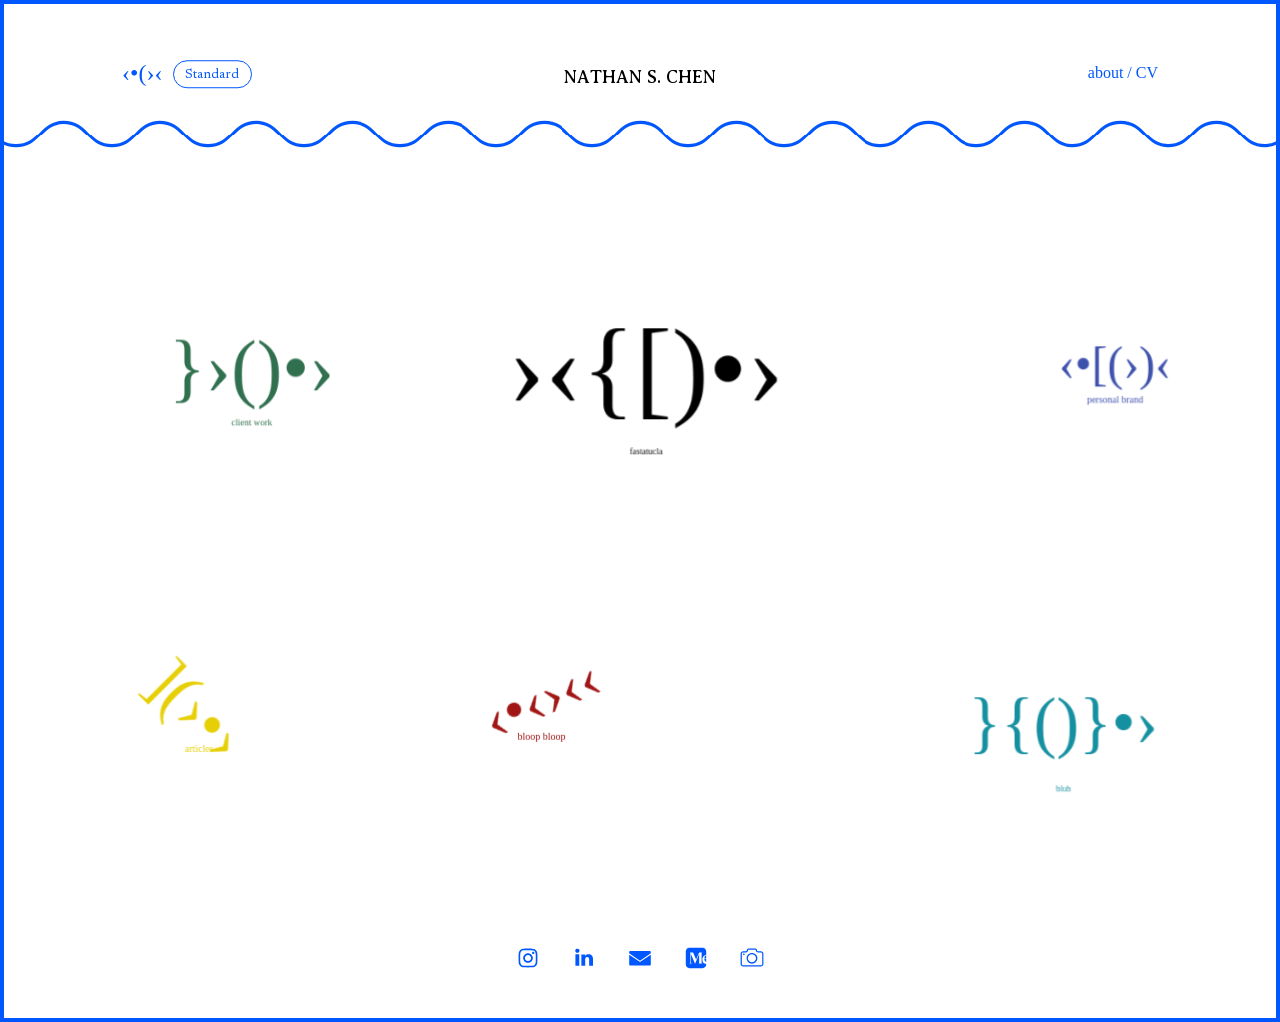
==== commit 2cde3f89: "instead of 2 separate sites, the pages are the same now" ====
--- a/index-alt.html
+++ b/index-alt.html
@@ -16,4 +16,5 @@
 </script>
 
 <script src="assets/js/home-fish.js?v=20260719-6"></script>
+<script src="assets/js/aquarium-routing.js?v=20260916-1"></script>
 </body></html>
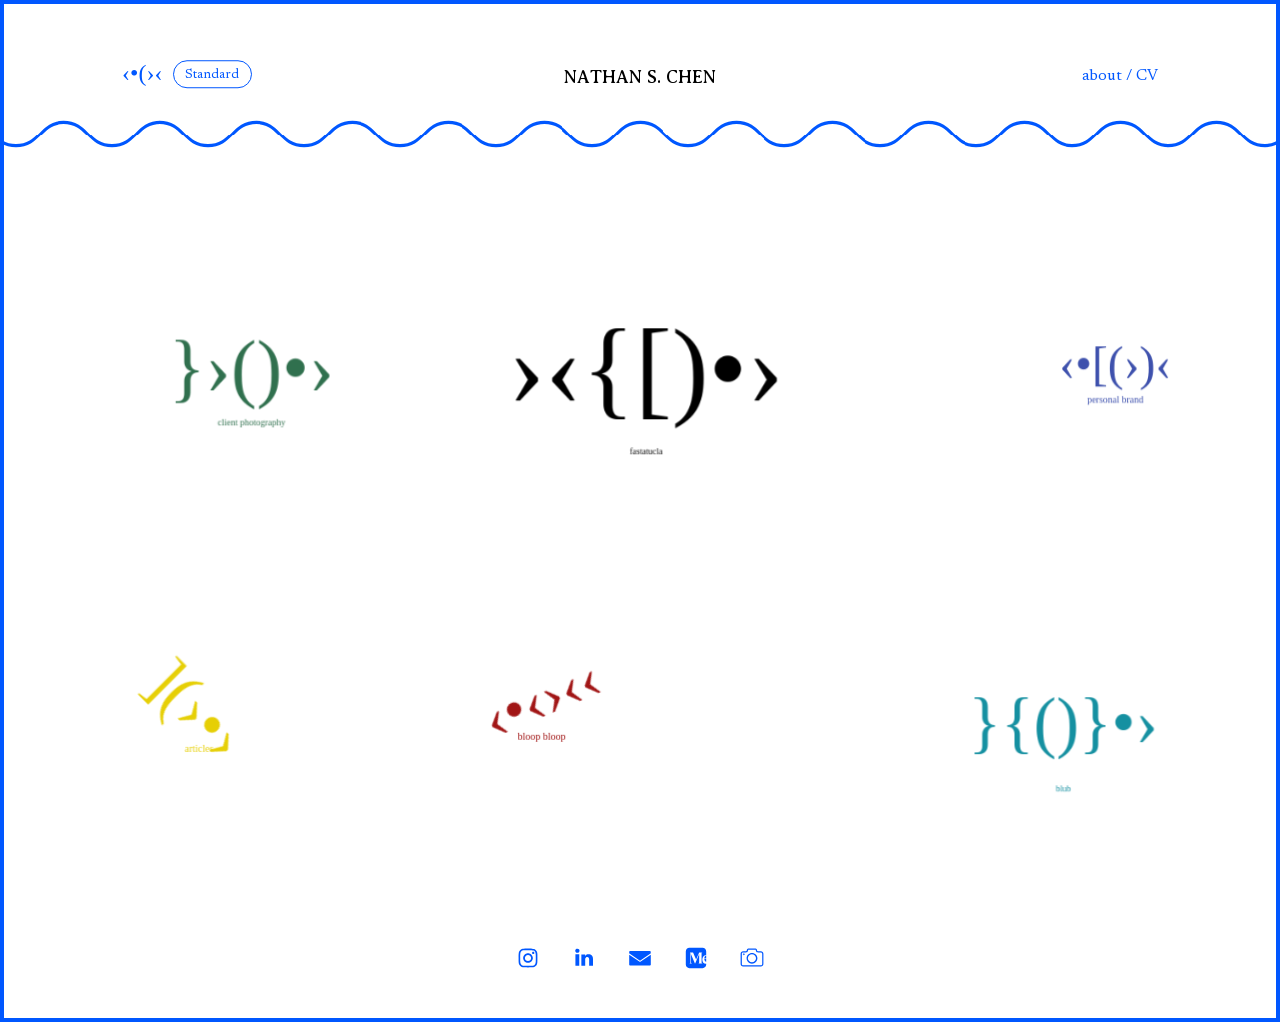
==== commit 3a4e0376: "Refresh homepage layout and add expanding photo fish" ====
--- a/index-alt.html
+++ b/index-alt.html
@@ -1,7 +1,7 @@
 <!DOCTYPE HTML><html lang="en"><head>
 <title>Nathan Chen — Aquarium</title>
 <link href="assets/css/home-fish.css?v=20260719-20" rel="stylesheet" type="text/css" />
-<link href="assets/css/home-alt.css?v=20260916-11" rel="stylesheet" type="text/css" />
+<link href="assets/css/home-alt.css?v=20261123-2" rel="stylesheet" type="text/css" />
 <meta charset="utf-8" /><meta name="viewport" content="width=device-width,initial-scale=1" /><meta name="color-scheme" content="light only" /><meta name="description" content="Nathan Chen" /><meta property="og:site_name" content="Nathan Chen" /><meta property="og:title" content="Nathan Chen" /><meta property="og:type" content="website" /><meta property="og:description" content="Nathan Chen" /><meta property="og:image" content="https://nathanschen.github.io/assets/images/card.jpg" /><meta property="og:url" content="https://nathanschen.github.io/" /><link rel="canonical" href="https://nathanschen.github.io/" /><meta property="og:image:type" content="image/jpeg" /><meta property="og:image:width" content="1280" /><meta property="og:image:height" content="800" /><meta property="twitter:card" content="summary_large_image" /><link href="assets/css/fonts.css" rel="stylesheet" type="text/css" /><style>html,body,div,span,applet,object,iframe,h1,h2,h3,h4,h5,h6,p,blockquote,pre,a,abbr,acronym,address,big,cite,code,del,dfn,em,img,ins,kbd,q,s,samp,small,strike,strong,sub,sup,tt,var,b,u,i,center,dl,dt,dd,ol,ul,li,fieldset,form,label,legend,table,caption,tbody,tfoot,thead,tr,th,td,article,aside,canvas,details,embed,figure,figcaption,footer,header,hgroup,menu,nav,output,ruby,section,summary,time,mark,audio,video{margin:0;padding:0;border:0;font-size:100%;font:inherit;vertical-align:baseline;}article,aside,details,figcaption,figure,footer,header,hgroup,menu,nav,section{display:block;}body{line-height:1;}ol,ul{list-style:none;}blockquote,q{quotes:none;}blockquote::before,blockquote::after,q::before,q::after{content:'';content:none;}table{border-collapse:collapse;border-spacing:0;}body{-webkit-text-size-adjust:none}mark{background-color:transparent;color:inherit}input::-moz-focus-inner{border:0;padding:0}input[type="text"],input[type="email"],select,textarea{-moz-appearance:none;-webkit-appearance:none;-ms-appearance:none;appearance:none}*, *::before, *::after {box-sizing: border-box;}@keyframes loading-spinner {0% {transform: rotate(0deg);}100% {transform: rotate(360deg);}}.deferred::before {content: '';display: block;width: 4rem;height: 4rem;position: absolute;top: 50%;left: 50%;margin: -2rem 0 0 -2rem;animation: loading-spinner 1s infinite linear;transition: opacity 0.25s ease;transition-delay: 0.5s;opacity: 0;z-index: -1;background-image: url('[data-uri]');background-position: center;background-repeat: no-repeat;background-size: 3rem;}.deferred.loading::before {opacity: 0.35;z-index: 0;}body {line-height: 1.0;min-height: var(--viewport-height);min-width: 320px;overflow-x: hidden;word-wrap: break-word;background-color: #0057FF;}body::after {background-color: #2B3240;content: '';display: block;pointer-events: none;position: fixed;transform: scale(1);z-index: 1;height: 100%;left: 0;opacity: 0;top: 0;transition: opacity 1.25s ease-in-out 0s, visibility 1.25s 0s;visibility: hidden;width: 100%;}body.is-loading::after {opacity: 1;visibility: visible;}:root {--background-height: 100vh;--site-language-alignment: left;--site-language-direction: ltr;--site-language-flex-alignment: flex-start;--site-language-indent-left: 1;--site-language-indent-right: 0;--site-language-margin-left: 0;--site-language-margin-right: auto;--viewport-height: 100vh;}html {font-size: 16pt;}u {text-decoration: underline;}strong {color: inherit;font-weight: bolder;}em {font-style: italic;}code {background-color: rgba(144,144,144,0.25);border-radius: 0.25em;font-family: 'Lucida Console', 'Courier New', monospace;font-size: 0.9em;font-weight: normal;letter-spacing: 0;margin: 0 0.25em;padding: 0.25em 0.5em;text-indent: 0;}mark {background-color: rgba(144,144,144,0.25);}spoiler-text {-webkit-text-stroke: 0;background-color: rgba(32,32,32,0.75);text-shadow: none;text-stroke: 0;color: transparent;cursor: pointer;transition: color 0.1s ease-in-out;}spoiler-text.active {color: #FFFFFF;cursor: text;}s {text-decoration: line-through;}sub {font-size: smaller;vertical-align: sub;}sup {font-size: smaller;vertical-align: super;}a {color: inherit;text-decoration: underline;transition: color 0.25s ease;}a[onclick]:not([href]) {cursor: pointer;}unloaded-script {display: none;}.site-wrapper {-webkit-overflow-scrolling: touch;align-items: center;display: flex;flex-direction: column;justify-content: center;min-height: var(--viewport-height);overflow: hidden;position: relative;z-index: 2;padding: 0.25rem 0.25rem 0.25rem 0.25rem;}.site-main {--alignment: left;--flex-alignment: flex-start;--indent-left: 1;--indent-right: 0;--margin-left: 0;--margin-right: auto;--border-radius-tl: 0;--border-radius-tr: 0;--border-radius-br: 0;--border-radius-bl: 0;align-items: center;display: flex;flex-grow: 0;flex-shrink: 0;justify-content: center;max-width: 100%;position: relative;text-align: var(--alignment);z-index: 1;background-color: #FFFFFF;}.site-main > .inner {--padding-horizontal: 6rem;--padding-vertical: 3rem;--spacing: 1rem;--width: 100vw;border-radius: var(--border-radius-tl) var(--border-radius-tr) var(--border-radius-br) var(--border-radius-bl);max-width: 100%;position: relative;width: var(--width);z-index: 1;padding: var(--padding-vertical) var(--padding-horizontal);}.site-main > .inner > header {margin-bottom: var(--spacing);border-top-left-radius: inherit;border-top-right-radius: inherit;}.site-main > .inner > footer {margin-top: var(--spacing);border-bottom-left-radius: inherit;border-bottom-right-radius: inherit;}.site-main > .inner > * > * {margin-top: var(--spacing);margin-bottom: var(--spacing);}.site-main > .inner > * > :first-child {margin-top: 0 !important;}.site-main > .inner > * > :last-child {margin-bottom: 0 !important;}.site-main > .inner > .full {margin-left: calc(var(--padding-horizontal) * -1);max-width: calc(100% + calc(var(--padding-horizontal) * 2) + 0.4725px);width: calc(100% + calc(var(--padding-horizontal) * 2) + 0.4725px);}.site-main > .inner > .full:first-child {border-top-left-radius: inherit;border-top-right-radius: inherit;margin-top: calc(var(--padding-vertical) * -1) !important;}.site-main > .inner > .full:last-child {border-bottom-left-radius: inherit;border-bottom-right-radius: inherit;margin-bottom: calc(var(--padding-vertical) * -1) !important;}.site-main > .inner > .full.screen {border-radius: 0 !important;max-width: 100vw;position: relative;width: 100vw;left: 50%;margin-left: -50vw;right: auto;}.site-main > .inner > * > .full {margin-left: calc(-6rem);max-width: calc(100% + 12rem + 0.4725px);width: calc(100% + 12rem + 0.4725px);}.site-main > .inner > * > .full.screen {border-radius: 0 !important;max-width: 100vw;position: relative;width: 100vw;left: 50%;margin-left: -50vw;right: auto;}.site-main > .inner > header > .full:first-child {border-top-left-radius: inherit;border-top-right-radius: inherit;margin-top: -3rem !important;}.site-main > .inner > footer > .full:last-child {margin-bottom: -3rem !important;border-bottom-left-radius: inherit;border-bottom-right-radius: inherit;}.site-main > .inner > header, .site-main > .inner > footer {transition: opacity 0.375s ease-in-out 0.5625s,filter 0.75s ease-in-out 0.5625s,visibility 0.375s linear 0.5625s;}.site-main > .inner > header.hidden, .site-main > .inner > footer.hidden {filter: blur(0.15);opacity: 0;transition: opacity 0.375s ease-in-out,visibility 0.375s;visibility: hidden;}.site-main > .inner > section {transition: opacity 0.75s ease-in-out 0.375s,filter 0.75s ease-in-out 0.375s,min-height 0.375s ease-in-out,max-height 0.375s ease-in-out;}.site-main > .inner > section.inactive {filter: blur(0.15rem);opacity: 0;transition: opacity 0.375s ease-in-out,filter 0.375s ease-in-out;}body.is-instant .site-main, body.is-instant .site-main > .inner > *,body.is-instant .site-main > .inner > section > * {transition: none !important;}body.is-instant::after {display: none !important;transition: none !important;}.text-component {direction: var(--site-language-direction);position: relative;}.text-component span.p {display: block;position: relative;}.text-component span[style], .text-component strong, .text-component a, .text-component code, .text-component mark, .text-component spoiler-text {-webkit-text-fill-color: currentcolor;}.text-component.instance-46 {text-align: left;color: #0057FF;font-family: 'Times New Roman', serif;font-size: 1.5em;line-height: 1.75;font-weight: 400;}.text-component.instance-46 a:hover {color: #3DA2FF;}.text-component.instance-46 a {text-decoration: none;}.text-component.instance-46 span.p:nth-child(n + 2) {margin-top: 1rem;}.text-component.instance-60:not(:first-child) {margin-top: 0rem !important;}.text-component.instance-60:not(:last-child) {margin-bottom: 0rem !important;}.text-component.instance-60 {text-align: center;color: #A11515;font-family: 'Times New Roman', serif;font-size: 3em;line-height: 1;font-weight: 400;}.text-component.instance-60 a:hover {color: #D97E7E;}.text-component.instance-60 a {text-decoration: none;}.text-component.instance-60 span.p:nth-child(n + 2) {margin-top: 1rem;}.text-component.instance-28:not(:first-child) {margin-top: 0rem !important;}.text-component.instance-28:not(:last-child) {margin-bottom: 0rem !important;}.text-component.instance-28 {text-align: center;color: #A11515;font-family: 'Times New Roman', serif;font-size: 0.625em;line-height: 1.75;font-weight: 400;}.text-component.instance-28 a:hover {color: #D97E7E;}.text-component.instance-28 a {text-decoration: none;}.text-component.instance-28 span.p:nth-child(n + 2) {margin-top: 1rem;}.text-component.instance-61:not(:first-child) {margin-top: 0rem !important;}.text-component.instance-61:not(:last-child) {margin-bottom: 0rem !important;}.text-component.instance-61 {text-align: right;color: #1590A1;font-family: 'Times New Roman', serif;font-size: 4em;line-height: 1.75;font-weight: 400;}.text-component.instance-61 a:hover {color: #78B9C2;}.text-component.instance-61 a {text-decoration: none;}.text-component.instance-61 span.p:nth-child(n + 2) {margin-top: 1rem;}.text-component.instance-25:not(:first-child) {margin-top: 0rem !important;}.text-component.instance-25:not(:last-child) {margin-bottom: 0rem !important;}.text-component.instance-25 {text-align: right;color: #1590A1;font-family: 'Times New Roman', serif;font-size: 0.625em;line-height: 1.75;font-weight: 400;}.text-component.instance-25 a:hover {color: #78B9C2;}.text-component.instance-25 a {text-decoration: none;}.text-component.instance-25 span.p:nth-child(n + 2) {margin-top: 1rem;}.text-component.instance-62:not(:first-child) {margin-top: 0rem !important;}.text-component.instance-62:not(:last-child) {margin-bottom: 0rem !important;}.text-component.instance-62 {text-align: left;color: #E6CF05;font-family: 'Times New Roman', serif;padding-left: 1.125rem;padding-right: 0;font-size: 3.25em;line-height: 1;font-weight: 400;}.text-component.instance-62 a:hover {color: #E3DC9A;}.text-component.instance-62 a {text-decoration: none;}.text-component.instance-62 span.p:nth-child(n + 2) {margin-top: 1rem;}.text-component.instance-27:not(:first-child) {margin-top: 0rem !important;}.text-component.instance-27:not(:last-child) {margin-bottom: 0rem !important;}.text-component.instance-27 {text-align: left;color: #E6CF05;font-family: 'Times New Roman', serif;padding-left: 1.125rem;padding-right: 0;font-size: 0.625em;line-height: 2.5;font-weight: 400;}.text-component.instance-27 a:hover {color: #E3DC9A;}.text-component.instance-27 a {text-decoration: none;}.text-component.instance-27 span.p:nth-child(n + 2) {margin-top: 1rem;}.text-component.instance-5 {text-align: right;color: #0057FF;font-family: 'Times New Roman', serif;font-size: 1em;line-height: 1.75;font-weight: 400;}.text-component.instance-5 a:hover {color: #3DA2FF;}.text-component.instance-5 a {text-decoration: none;}.text-component.instance-5 span.p:nth-child(n + 2) {margin-top: 1rem;}.text-component.instance-1:not(:first-child) {margin-top: 0rem !important;}.text-component.instance-1:not(:last-child) {margin-bottom: 0rem !important;}.text-component.instance-1 {text-align: right;color: #000000;font-family: 'Times New Roman', serif;font-size: 4.25em;line-height: 1.25;font-weight: 400;}.text-component.instance-1 a {color: #30704E;text-decoration: none;}.text-component.instance-1 a:hover {color: #89AD9A;}.text-component.instance-1 span.p:nth-child(n + 2) {margin-top: 1rem;}.text-component.instance-35:not(:first-child) {margin-top: 0rem !important;}.text-component.instance-35:not(:last-child) {margin-bottom: 0rem !important;}.text-component.instance-35 {text-align: right;color: #30704E;font-family: 'Times New Roman', serif;font-size: 0.625em;line-height: 1.75;font-weight: 400;}.text-component.instance-35 a:hover {color: #89AD9A;}.text-component.instance-35 a {text-decoration: none;}.text-component.instance-35 span.p:nth-child(n + 2) {margin-top: 1rem;}.text-component.instance-38:not(:first-child) {margin-top: 0rem !important;}.text-component.instance-38:not(:last-child) {margin-bottom: 0rem !important;}.text-component.instance-38 {text-align: left;color: #000000;font-family: 'Times New Roman', serif;font-size: 6.5em;line-height: 1.375;font-weight: 400;}.text-component.instance-38 a:hover {color: #B8B8B8;}.text-component.instance-38 a {text-decoration: none;}.text-component.instance-38 span.p:nth-child(n + 2) {margin-top: 1rem;}.text-component.instance-36:not(:first-child) {margin-top: 0rem !important;}.text-component.instance-36:not(:last-child) {margin-bottom: 0rem !important;}.text-component.instance-36 {text-align: left;color: #000000;font-family: 'Times New Roman', serif;font-size: 0.625em;line-height: 1.75;font-weight: 400;}.text-component.instance-36 a:hover {color: #B8B8B8;}.text-component.instance-36 a {text-decoration: none;}.text-component.instance-36 span.p:nth-child(n + 2) {margin-top: 1rem;}.text-component.instance-45:not(:first-child) {margin-top: 0rem !important;}.text-component.instance-45:not(:last-child) {margin-bottom: 0rem !important;}.text-component.instance-45 {text-align: center;color: #3E51AD;font-family: 'Times New Roman', serif;padding-left: 1.125rem;padding-right: 1.125rem;font-size: 2.5em;line-height: 1;font-weight: 400;}.text-component.instance-45 a:hover {color: #808DCF;}.text-component.instance-45 a {text-decoration: none;}.text-component.instance-45 span.p:nth-child(n + 2) {margin-top: 1rem;}.text-component.instance-29:not(:first-child) {margin-top: 0rem !important;}.text-component.instance-29:not(:last-child) {margin-bottom: 0rem !important;}.text-component.instance-29 {text-align: center;color: #3E51AD;font-family: 'Times New Roman', serif;padding-left: 1.125rem;padding-right: 1.125rem;font-size: 0.625em;line-height: 2.5;font-weight: 400;}.text-component.instance-29 a:hover {color: #808DCF;}.text-component.instance-29 a {text-decoration: none;}.text-component.instance-29 span.p:nth-child(n + 2) {margin-top: 1rem;}.text-component.instance-34:not(:first-child) {margin-top: 2.5rem !important;}.text-component.instance-34:not(:last-child) {margin-bottom: 2.5rem !important;}.text-component.instance-34 {text-align: center;color: #000000;font-family: 'Averia Serif Libre', serif;font-size: 1em;line-height: 1.25;font-weight: 400;}.text-component.instance-34 a {text-decoration: underline;}.text-component.instance-34 a:hover {text-decoration: none;}.text-component.instance-34 span.p:nth-child(n + 2) {margin-top: 1rem;}.text-component.instance-3 {text-align: center;color: #000000;font-family: 'Averia Serif Libre', serif;font-size: 1.5em;line-height: 1.75;font-weight: 400;}.text-component.instance-3 a:hover {color: #FF828A;}.text-component.instance-3 a {text-decoration: underline;}.text-component.instance-3 span.p:nth-child(n + 2) {margin-top: 1rem;}.text-component.instance-41:not(:first-child) {margin-top: 2rem !important;}.text-component.instance-41:not(:last-child) {margin-bottom: 2rem !important;}.text-component.instance-41 {text-align: left;color: #0057FF;font-family: 'Mona Sans', sans-serif;font-size: 0.875em;line-height: 1.125;font-weight: 400;}.text-component.instance-41 a {text-decoration: underline;}.text-component.instance-41 a:hover {text-decoration: none;}.text-component.instance-41 span.p:nth-child(n + 2) {margin-top: 0.5rem;}.text-component.instance-65 {text-align: left;color: #000000;font-family: 'Newsreader', serif;font-size: 2.5em;line-height: 1.25;font-weight: 300;}.text-component.instance-65 a {text-decoration: underline;}.text-component.instance-65 a:hover {text-decoration: none;}.text-component.instance-65 span.p:nth-child(n + 2) {margin-top: 1rem;}.text-component.instance-30:not(:first-child) {margin-top: 2.25rem !important;}.text-component.instance-30:not(:last-child) {margin-bottom: 2.25rem !important;}.text-component.instance-30 {text-align: left;color: #000000;font-family: 'Newsreader', serif;font-size: 2.5em;line-height: 1.25;font-weight: 300;}.text-component.instance-30 a {text-decoration: underline;}.text-component.instance-30 a:hover {text-decoration: none;}.text-component.instance-30 span.p:nth-child(n + 2) {margin-top: 1rem;}.text-component.instance-32:not(:first-child) {margin-top: 1rem !important;}.text-component.instance-32:not(:last-child) {margin-bottom: 1rem !important;}.text-component.instance-32 {text-align: left;color: #0057FF;font-family: 'Mona Sans', sans-serif;font-size: 0.875em;line-height: 1.125;font-weight: 800;}.text-component.instance-32 a {text-decoration: underline;}.text-component.instance-32 a:hover {text-decoration: none;}.text-component.instance-32 span.p:nth-child(n + 2) {margin-top: 0.5rem;}.text-component.instance-31:not(:first-child) {margin-top: 0.5rem !important;}.text-component.instance-31:not(:last-child) {margin-bottom: 0.5rem !important;}.text-component.instance-31 {text-align: left;color: #000000;font-family: 'Mona Sans', sans-serif;font-size: 0.875em;line-height: 1.125;font-weight: 400;}.text-component.instance-31 a {text-decoration: underline;}.text-component.instance-31 a:hover {text-decoration: none;}.text-component.instance-31 span.p:nth-child(n + 2) {margin-top: 0.5rem;}.text-component.instance-23:not(:first-child) {margin-top: 1rem !important;}.text-component.instance-23:not(:last-child) {margin-bottom: 1rem !important;}.text-component.instance-23 {text-align: left;color: #0057FF;font-family: 'Mona Sans', sans-serif;font-size: 0.875em;line-height: 1.125;font-weight: 600;}.text-component.instance-23 a {text-decoration: underline;}.text-component.instance-23 a:hover {text-decoration: none;}.text-component.instance-23 span.p:nth-child(n + 2) {margin-top: 0.5rem;}.text-component.instance-40:not(:first-child) {margin-top: 0.5rem !important;}.text-component.instance-40:not(:last-child) {margin-bottom: 0.5rem !important;}.text-component.instance-40 {text-align: left;color: #000000;font-family: 'Mona Sans', sans-serif;font-size: 0.875em;line-height: 1.125;font-weight: 400;}.text-component.instance-40 a {text-decoration: underline;}.text-component.instance-40 a:hover {text-decoration: none;}.text-component.instance-40 span.p:nth-child(n + 2) {margin-top: 0.5rem;}.text-component.instance-64:not(:first-child) {margin-top: 1rem !important;}.text-component.instance-64:not(:last-child) {margin-bottom: 1rem !important;}.text-component.instance-64 {text-align: left;color: #0057FF;font-family: 'Mona Sans', sans-serif;font-size: 0.875em;line-height: 1.125;font-weight: 400;}.text-component.instance-64 a {text-decoration: underline;}.text-component.instance-64 a:hover {text-decoration: none;}.text-component.instance-64 span.p:nth-child(n + 2) {margin-top: 0.5rem;}.text-component.instance-12:not(:first-child) {margin-top: 0.5rem !important;}.text-component.instance-12:not(:last-child) {margin-bottom: 0.5rem !important;}.text-component.instance-12 {text-align: left;color: #000000;font-family: 'Mona Sans', sans-serif;font-size: 0.875em;line-height: 1.125;font-weight: 400;}.text-component.instance-12 a {text-decoration: underline;}.text-component.instance-12 a:hover {text-decoration: none;}.text-component.instance-12 span.p:nth-child(n + 2) {margin-top: 0.5rem;}.text-component.instance-4:not(:first-child) {margin-top: 2.875rem !important;}.text-component.instance-4:not(:last-child) {margin-bottom: 2.875rem !important;}.text-component.instance-4 {text-align: center;color: #000000;font-family: 'Averia Serif Libre', serif;letter-spacing: 0.05rem;width: calc(100% + 0.05rem);font-size: 2.125em;line-height: 1.375;font-weight: 400;}.text-component.instance-4 a {text-decoration: underline;}.text-component.instance-4 a:hover {text-decoration: none;}.text-component.instance-4 span.p:nth-child(n + 2) {margin-top: 1rem;}.text-component.instance-17:not(:first-child) {margin-top: 4rem !important;}.text-component.instance-17:not(:last-child) {margin-bottom: 4rem !important;}.text-component.instance-17 {text-align: center;color: #000000;font-family: 'Averia Serif Libre', serif;letter-spacing: 0.05rem;width: calc(100% + 0.05rem);font-size: 1em;line-height: 1.375;font-weight: 300;}.text-component.instance-17 a {text-decoration: underline;}.text-component.instance-17 a:hover {text-decoration: none;}.text-component.instance-17 span.p:nth-child(n + 2) {margin-top: 1rem;}.text-component.instance-24:not(:first-child) {margin-top: 0.25rem !important;}.text-component.instance-24:not(:last-child) {margin-bottom: 0.25rem !important;}.text-component.instance-24 {text-align: center;color: #000000;font-family: 'Averia Serif Libre', serif;letter-spacing: 0.05rem;width: calc(100% + 0.05rem);font-size: 1em;line-height: 1.375;font-weight: 300;}.text-component.instance-24 a {text-decoration: underline;}.text-component.instance-24 a:hover {text-decoration: none;}.text-component.instance-24 span.p:nth-child(n + 2) {margin-top: 1rem;}.text-component.instance-16 {text-align: center;color: #000000;font-family: 'Averia Serif Libre', serif;letter-spacing: 0.05rem;width: calc(100% + 0.05rem);font-size: 2.5em;line-height: 1.375;font-weight: 700;}.text-component.instance-16 a {text-decoration: underline;}.text-component.instance-16 a:hover {text-decoration: none;}.text-component.instance-16 span.p:nth-child(n + 2) {margin-top: 1rem;}.text-component.instance-22:not(:first-child) {margin-top: 0.25rem !important;}.text-component.instance-22:not(:last-child) {margin-bottom: 0.25rem !important;}.text-component.instance-22 {text-align: center;color: #000000;font-family: 'Averia Serif Libre', serif;letter-spacing: 0.05rem;width: calc(100% + 0.05rem);font-size: 1em;line-height: 1.375;font-weight: 300;}.text-component.instance-22 a {text-decoration: underline;}.text-component.instance-22 a:hover {text-decoration: none;}.text-component.instance-22 span.p:nth-child(n + 2) {margin-top: 1rem;}.text-component.instance-6:not(:first-child) {margin-top: 3rem !important;}.text-component.instance-6:not(:last-child) {margin-bottom: 3rem !important;}.text-component.instance-6 {text-align: center;color: #000000;font-family: 'Averia Serif Libre', serif;letter-spacing: 0.05rem;width: calc(100% + 0.05rem);font-size: 1.375em;line-height: 1.375;font-weight: 400;}.text-component.instance-6 a {text-decoration: underline;}.text-component.instance-6 a:hover {text-decoration: none;}.text-component.instance-6 span.p:nth-child(n + 2) {margin-top: 1rem;}.text-component.instance-37:not(:first-child) {margin-top: 3rem !important;}.text-component.instance-37:not(:last-child) {margin-bottom: 3rem !important;}.text-component.instance-37 {text-align: center;color: #000000;font-family: 'Averia Serif Libre', serif;letter-spacing: 0.05rem;width: calc(100% + 0.05rem);font-size: 1em;line-height: 1.375;font-weight: 400;}.text-component.instance-37 a {text-decoration: underline;}.text-component.instance-37 a:hover {text-decoration: none;}.text-component.instance-37 span.p:nth-child(n + 2) {margin-top: 1rem;}.text-component.instance-18:not(:first-child) {margin-top: 3rem !important;}.text-component.instance-18:not(:last-child) {margin-bottom: 3rem !important;}.text-component.instance-18 {text-align: center;color: #000000;font-family: 'Averia Serif Libre', serif;letter-spacing: 0.05rem;width: calc(100% + 0.05rem);font-size: 1.375em;line-height: 1.375;font-weight: 400;}.text-component.instance-18 a {text-decoration: underline;}.text-component.instance-18 a:hover {text-decoration: none;}.text-component.instance-18 span.p:nth-child(n + 2) {margin-top: 1rem;}.text-component.instance-2:not(:first-child) {margin-top: 3rem !important;}.text-component.instance-2:not(:last-child) {margin-bottom: 3rem !important;}.text-component.instance-2 {text-align: center;color: #000000;font-family: 'Averia Serif Libre', serif;letter-spacing: 0.05rem;width: calc(100% + 0.05rem);font-size: 1em;line-height: 1.375;font-weight: 400;}.text-component.instance-2 a {text-decoration: underline;}.text-component.instance-2 a:hover {text-decoration: none;}.text-component.instance-2 span.p:nth-child(n + 2) {margin-top: 1rem;}.text-component.instance-19:not(:first-child) {margin-top: 0rem !important;}.text-component.instance-19:not(:last-child) {margin-bottom: 0rem !important;}.text-component.instance-19 {text-align: center;color: #000000;font-family: 'Averia Serif Libre', serif;letter-spacing: 0.05rem;width: calc(100% + 0.05rem);font-size: 2.5em;line-height: 1.375;font-weight: 700;}.text-component.instance-19 a {text-decoration: underline;}.text-component.instance-19 a:hover {text-decoration: none;}.text-component.instance-19 span.p:nth-child(n + 2) {margin-top: 1rem;}.text-component.instance-44:not(:first-child) {margin-top: 0.25rem !important;}.text-component.instance-44:not(:last-child) {margin-bottom: 0.25rem !important;}.text-component.instance-44 {text-align: center;color: #000000;font-family: 'Averia Serif Libre', serif;letter-spacing: 0.05rem;width: calc(100% + 0.05rem);font-size: 1.25em;line-height: 1.375;font-weight: 300;}.text-component.instance-44 a {text-decoration: underline;}.text-component.instance-44 a:hover {text-decoration: none;}.text-component.instance-44 span.p:nth-child(n + 2) {margin-top: 1rem;}.text-component.instance-42:not(:first-child) {margin-top: 1rem !important;}.text-component.instance-42:not(:last-child) {margin-bottom: 1rem !important;}.text-component.instance-42 {text-align: left;color: #000000;font-family: 'Newsreader', serif;letter-spacing: 0.05rem;width: calc(100% + 0.05rem);font-size: 1em;line-height: 1.375;font-weight: 300;}.text-component.instance-42 a {text-decoration: underline;}.text-component.instance-42 a:hover {text-decoration: none;}.text-component.instance-42 span.p:nth-child(n + 2) {margin-top: 1rem;}.text-component.instance-33:not(:first-child) {margin-top: 0.25rem !important;}.text-component.instance-33:not(:last-child) {margin-bottom: 0.25rem !important;}.text-component.instance-33 {text-align: left;color: #000000;font-family: 'Averia Serif Libre', serif;letter-spacing: 0.05rem;width: calc(100% + 0.05rem);font-size: 0.75em;line-height: 1.375;font-weight: 300;}.text-component.instance-33 a {text-decoration: underline;}.text-component.instance-33 a:hover {text-decoration: none;}.text-component.instance-33 span.p:nth-child(n + 2) {margin-top: 1rem;}.text-component.instance-20:not(:first-child) {margin-top: 2rem !important;}.text-component.instance-20:not(:last-child) {margin-bottom: 2rem !important;}.text-component.instance-20 {text-align: left;color: #0057FF;font-family: 'Mona Sans', sans-serif;font-size: 0.875em;line-height: 1.125;font-weight: 400;}.text-component.instance-20 a {text-decoration: underline;}.text-component.instance-20 a:hover {text-decoration: none;}.text-component.instance-20 span.p:nth-child(n + 2) {margin-top: 0.5rem;}.text-component.instance-50:not(:first-child) {margin-top: 1rem !important;}.text-component.instance-50:not(:last-child) {margin-bottom: 1rem !important;}.text-component.instance-50 {text-align: left;color: #000000;font-family: 'Newsreader', serif;letter-spacing: 0.05rem;width: calc(100% + 0.05rem);font-size: 1em;line-height: 1.375;font-weight: 300;}.text-component.instance-50 a {text-decoration: underline;}.text-component.instance-50 a:hover {text-decoration: none;}.text-component.instance-50 span.p:nth-child(n + 2) {margin-top: 1rem;}.text-component.instance-39:not(:first-child) {margin-top: 5rem !important;}.text-component.instance-39:not(:last-child) {margin-bottom: 5rem !important;}.text-component.instance-39 {text-align: center;color: #000000;font-family: 'DM Sans', sans-serif;letter-spacing: 0.05rem;width: calc(100% + 0.05rem);font-size: 1.25em;line-height: 1.375;font-weight: 400;}.text-component.instance-39 a {text-decoration: underline;}.text-component.instance-39 a:hover {text-decoration: none;}.text-component.instance-39 span.p:nth-child(n + 2) {margin-top: 1rem;}.text-component.instance-11:not(:first-child) {margin-top: 3rem !important;}.text-component.instance-11:not(:last-child) {margin-bottom: 3rem !important;}.text-component.instance-11 {text-align: center;color: #000000;font-family: 'Averia Serif Libre', serif;letter-spacing: 0.05rem;width: calc(100% + 0.05rem);font-size: 2.5em;line-height: 1.375;font-weight: 700;}.text-component.instance-11 a {text-decoration: underline;}.text-component.instance-11 a:hover {text-decoration: none;}.text-component.instance-11 span.p:nth-child(n + 2) {margin-top: 1rem;}.text-component.instance-13:not(:first-child) {margin-top: 1rem !important;}.text-component.instance-13:not(:last-child) {margin-bottom: 1rem !important;}.text-component.instance-13 {text-align: left;color: #000000;font-family: 'Newsreader', serif;letter-spacing: 0.05rem;width: calc(100% + 0.05rem);font-size: 1.75em;line-height: 1.25;font-weight: 400;}.text-component.instance-13 a {text-decoration: underline;}.text-component.instance-13 a:hover {text-decoration: none;}.text-component.instance-13 span.p:nth-child(n + 2) {margin-top: 1rem;}.text-component.instance-9:not(:first-child) {margin-top: 0.5rem !important;}.text-component.instance-9:not(:last-child) {margin-bottom: 0.5rem !important;}.text-component.instance-9 {text-align: left;color: #000000;font-family: 'Newsreader', serif;letter-spacing: 0.05rem;width: calc(100% + 0.05rem);font-size: 1em;line-height: 1.375;font-weight: 400;}.text-component.instance-9 a {text-decoration: underline;}.text-component.instance-9 a:hover {text-decoration: none;}.text-component.instance-9 span.p:nth-child(n + 2) {margin-top: 1rem;}.text-component.instance-15:not(:first-child) {margin-top: 0.5rem !important;}.text-component.instance-15:not(:last-child) {margin-bottom: 0.5rem !important;}.text-component.instance-15 {text-align: left;color: #000000;font-family: 'Newsreader', serif;letter-spacing: 0.05rem;width: calc(100% + 0.05rem);font-size: 1em;line-height: 1.375;font-weight: 400;}.text-component.instance-15 a {text-decoration: underline;}.text-component.instance-15 a:hover {text-decoration: none;}.text-component.instance-15 span.p:nth-child(n + 2) {margin-top: 1rem;}.text-component.instance-7:not(:first-child) {margin-top: 0.5rem !important;}.text-component.instance-7:not(:last-child) {margin-bottom: 0.5rem !important;}.text-component.instance-7 {text-align: left;color: #000000;font-family: 'Newsreader', serif;letter-spacing: 0.05rem;width: calc(100% + 0.05rem);font-size: 1em;line-height: 1.375;font-weight: 400;}.text-component.instance-7 a {text-decoration: underline;}.text-component.instance-7 a:hover {text-decoration: none;}.text-component.instance-7 span.p:nth-child(n + 2) {margin-top: 1rem;}.text-component.instance-8:not(:first-child) {margin-top: 1rem !important;}.text-component.instance-8:not(:last-child) {margin-bottom: 1rem !important;}.text-component.instance-8 {text-align: left;color: #000000;font-family: 'Newsreader', serif;letter-spacing: 0.05rem;width: calc(100% + 0.05rem);font-size: 1.75em;line-height: 1.25;font-weight: 400;}.text-component.instance-8 a {text-decoration: underline;}.text-component.instance-8 a:hover {text-decoration: none;}.text-component.instance-8 span.p:nth-child(n + 2) {margin-top: 1rem;}.text-component.instance-14:not(:first-child) {margin-top: 0.5rem !important;}.text-component.instance-14:not(:last-child) {margin-bottom: 0.5rem !important;}.text-component.instance-14 {text-align: left;color: #000000;font-family: 'Newsreader', serif;letter-spacing: 0.05rem;width: calc(100% + 0.05rem);font-size: 1em;line-height: 1.375;font-weight: 400;}.text-component.instance-14 a {text-decoration: underline;}.text-component.instance-14 a:hover {text-decoration: none;}.text-component.instance-14 span.p:nth-child(n + 2) {margin-top: 1rem;}.text-component.instance-10:not(:first-child) {margin-top: 0.5rem !important;}.text-component.instance-10:not(:last-child) {margin-bottom: 0.5rem !important;}.text-component.instance-10 {text-align: left;color: #000000;font-family: 'Newsreader', serif;letter-spacing: 0.05rem;width: calc(100% + 0.05rem);font-size: 1em;line-height: 1.375;font-weight: 400;}.text-component.instance-10 a {text-decoration: underline;}.text-component.instance-10 a:hover {text-decoration: none;}.text-component.instance-10 span.p:nth-child(n + 2) {margin-top: 1rem;}.text-component.instance-53 {text-align: center;color: #0057FF;font-family: 'Times New Roman', serif;font-size: 7em;line-height: 1.75;font-weight: 400;}.text-component.instance-53 a:hover {color: #3DA2FF;}.text-component.instance-53 a {text-decoration: none;}.text-component.instance-53 span.p:nth-child(n + 2) {margin-top: 1rem;}.text-component.instance-43:not(:first-child) {margin-top: 1rem !important;}.text-component.instance-43:not(:last-child) {margin-bottom: 1rem !important;}.text-component.instance-43 {text-align: left;color: #000000;font-family: 'Newsreader', serif;letter-spacing: 0.05rem;width: calc(100% + 0.05rem);font-size: 1em;line-height: 1.375;font-weight: 300;}.text-component.instance-43 a {text-decoration: underline;}.text-component.instance-43 a:hover {text-decoration: none;}.text-component.instance-43 span.p:nth-child(n + 2) {margin-top: 1rem;}.text-component.instance-52:not(:first-child) {margin-top: 1rem !important;}.text-component.instance-52:not(:last-child) {margin-bottom: 1rem !important;}.text-component.instance-52 {text-align: left;color: #000000;font-family: 'Newsreader', serif;letter-spacing: 0.05rem;width: calc(100% + 0.05rem);font-size: 1em;line-height: 1.375;font-weight: 300;}.text-component.instance-52 a {text-decoration: underline;}.text-component.instance-52 a:hover {text-decoration: none;}.text-component.instance-52 span.p:nth-child(n + 2) {margin-top: 1rem;}.text-component.instance-54 {text-align: center;color: #0057FF;font-family: 'Times New Roman', serif;font-size: 7em;line-height: 1.75;font-weight: 400;}.text-component.instance-54 a:hover {color: #3DA2FF;}.text-component.instance-54 a {text-decoration: none;}.text-component.instance-54 span.p:nth-child(n + 2) {margin-top: 1rem;}.text-component.instance-57:not(:first-child) {margin-top: 1rem !important;}.text-component.instance-57:not(:last-child) {margin-bottom: 1rem !important;}.text-component.instance-57 {text-align: left;color: #000000;font-family: 'Newsreader', serif;letter-spacing: 0.05rem;width: calc(100% + 0.05rem);font-size: 1em;line-height: 1.375;font-weight: 300;}.text-component.instance-57 a {text-decoration: underline;}.text-component.instance-57 a:hover {text-decoration: none;}.text-component.instance-57 span.p:nth-child(n + 2) {margin-top: 1rem;}.text-component.instance-63 {text-align: center;color: #0057FF;font-family: 'Times New Roman', serif;font-size: 7em;line-height: 1.75;font-weight: 400;}.text-component.instance-63 a:hover {color: #3DA2FF;}.text-component.instance-63 a {text-decoration: none;}.text-component.instance-63 span.p:nth-child(n + 2) {margin-top: 1rem;}.text-component.instance-55:not(:first-child) {margin-top: 1rem !important;}.text-component.instance-55:not(:last-child) {margin-bottom: 1rem !important;}.text-component.instance-55 {text-align: left;color: #000000;font-family: 'Newsreader', serif;letter-spacing: 0.05rem;width: calc(100% + 0.05rem);font-size: 1em;line-height: 1.375;font-weight: 300;}.text-component.instance-55 a {text-decoration: underline;}.text-component.instance-55 a:hover {text-decoration: none;}.text-component.instance-55 span.p:nth-child(n + 2) {margin-top: 1rem;}.text-component.instance-59:not(:first-child) {margin-top: 1rem !important;}.text-component.instance-59:not(:last-child) {margin-bottom: 1rem !important;}.text-component.instance-59 {text-align: left;color: #000000;font-family: 'Newsreader', serif;letter-spacing: 0.05rem;width: calc(100% + 0.05rem);font-size: 1em;line-height: 1.375;font-weight: 400;}.text-component.instance-59 a {text-decoration: underline;}.text-component.instance-59 a:hover {text-decoration: none;}.text-component.instance-59 span.p:nth-child(n + 2) {margin-top: 1rem;}.text-component.instance-21 {text-align: center;color: #000000;font-family: 'Newsreader', serif;letter-spacing: 0.05rem;width: calc(100% + 0.05rem);font-size: 2.5em;line-height: 1.375;font-weight: 400;}.text-component.instance-21 a {text-decoration: underline;}.text-component.instance-21 a:hover {text-decoration: none;}.text-component.instance-21 span.p:nth-child(n + 2) {margin-top: 1rem;}.text-component.instance-51:not(:first-child) {margin-top: 1rem !important;}.text-component.instance-51:not(:last-child) {margin-bottom: 1rem !important;}.text-component.instance-51 {text-align: left;color: #000000;font-family: 'DM Sans', sans-serif;letter-spacing: 0.05rem;width: calc(100% + 0.05rem);font-size: 1em;line-height: 1.375;font-weight: 400;}.text-component.instance-51 a {text-decoration: underline;}.text-component.instance-51 a:hover {text-decoration: none;}.text-component.instance-51 span.p:nth-child(n + 2) {margin-top: 1rem;}.text-component.instance-49 {text-align: center;color: #000000;font-family: 'DM Sans', sans-serif;letter-spacing: 0.05rem;width: calc(100% + 0.05rem);font-size: 2.5em;line-height: 1.375;font-weight: 400;}.text-component.instance-49 a {text-decoration: underline;}.text-component.instance-49 a:hover {text-decoration: none;}.text-component.instance-49 span.p:nth-child(n + 2) {margin-top: 1rem;}.text-component.instance-58:not(:first-child) {margin-top: 1rem !important;}.text-component.instance-58:not(:last-child) {margin-bottom: 1rem !important;}.text-component.instance-58 {text-align: left;color: #000000;font-family: 'Averia Serif Libre', serif;letter-spacing: 0.05rem;width: calc(100% + 0.05rem);font-size: 1em;line-height: 1.375;font-weight: 700;}.text-component.instance-58 a {text-decoration: underline;}.text-component.instance-58 a:hover {text-decoration: none;}.text-component.instance-58 span.p:nth-child(n + 2) {margin-top: 1rem;}.text-component.instance-47 {text-align: center;color: #000000;font-family: 'Averia Serif Libre', serif;letter-spacing: 0.05rem;width: calc(100% + 0.05rem);font-size: 2.5em;line-height: 1.375;font-weight: 700;}.text-component.instance-47 a {text-decoration: underline;}.text-component.instance-47 a:hover {text-decoration: none;}.text-component.instance-47 span.p:nth-child(n + 2) {margin-top: 1rem;}.text-component.instance-56:not(:first-child) {margin-top: 1rem !important;}.text-component.instance-56:not(:last-child) {margin-bottom: 1rem !important;}.text-component.instance-56 {text-align: left;color: #000000;font-family: 'Times New Roman', serif;letter-spacing: 0.05rem;width: calc(100% + 0.05rem);font-size: 1em;line-height: 1.375;font-weight: 400;}.text-component.instance-56 a {text-decoration: underline;}.text-component.instance-56 a:hover {text-decoration: none;}.text-component.instance-56 span.p:nth-child(n + 2) {margin-top: 1rem;}.text-component.instance-48 {text-align: center;color: #000000;font-family: 'Times New Roman', serif;letter-spacing: 0.05rem;width: calc(100% + 0.05rem);font-size: 2.5em;line-height: 1.375;font-weight: 400;}.text-component.instance-48 a {text-decoration: underline;}.text-component.instance-48 a:hover {text-decoration: none;}.text-component.instance-48 span.p:nth-child(n + 2) {margin-top: 1rem;}.text-component.instance-26 {text-align: center;color: #0057FF;font-family: 'Times New Roman', serif;font-size: 1.25em;line-height: 2.5;font-weight: 400;}.text-component.instance-26 a:hover {color: #3DA2FF;}.text-component.instance-26 a {text-decoration: none;}.text-component.instance-26 span.p:nth-child(n + 2) {margin-top: 1rem;}.container-component {position: relative;}.container-component > .wrapper {vertical-align: top;position: relative;max-width: 100%;border-radius: inherit;}.container-component > .wrapper > .inner {vertical-align: top;position: relative;max-width: 100%;border-radius: inherit;text-align: var(--alignment);}.container-component.full:first-child > .wrapper {border-top-left-radius: inherit;border-top-right-radius: inherit;}.container-component.full:last-child > .wrapper {border-bottom-left-radius: inherit;border-bottom-right-radius: inherit;}.container-component.full:first-child > .wrapper > .inner {border-top-left-radius: inherit;border-top-right-radius: inherit;}.container-component.full:last-child > .wrapper > .inner {border-bottom-left-radius: inherit;border-bottom-right-radius: inherit;}.container-component.instance-1 {display: flex;width: 100%;align-items: center;justify-content: center;background-color: transparent;}.container-component.instance-1 > .wrapper > .inner {--gutters: calc(var(--padding-horizontal) * 2);--padding-horizontal: 1.375rem;--padding-vertical: 0rem;padding: var(--padding-vertical) var(--padding-horizontal);}.container-component.instance-1 > .wrapper {max-width: var(--width);width: 100%;}.container-component.instance-1.default > .wrapper > .inner > * {margin-bottom: var(--spacing);margin-top: var(--spacing);}.container-component.instance-1.default > .wrapper > .inner > *:first-child {margin-top: 0 !important;}.container-component.instance-1.default > .wrapper > .inner > *:last-child {margin-bottom: 0 !important;}.container-component.instance-1.columns > .wrapper > .inner {flex-wrap: wrap;display: flex;align-items: center;}.container-component.instance-1.columns > .wrapper > .inner > * {flex-grow: 0;flex-shrink: 0;max-width: 100%;text-align: var(--alignment);padding: 0 0 0 var(--gutters);}.container-component.instance-1.columns > .wrapper > .inner > * > * {margin-bottom: var(--spacing);margin-top: var(--spacing);}.container-component.instance-1.columns > .wrapper > .inner > * > *:first-child {margin-top: 0 !important;}.container-component.instance-1.columns > .wrapper > .inner > * > *:last-child {margin-bottom: 0 !important;}.container-component.instance-1.columns > .wrapper > .inner > *:first-child {margin-left: calc(var(--gutters) * -1);}.container-component.instance-1.default > .wrapper > .inner > .full {margin-left: calc(var(--padding-horizontal) * -1);max-width: none !important;width: calc(100% + (var(--padding-horizontal) * 2) + 0.4725px);}.container-component.instance-1.default > .wrapper > .inner > .full:first-child {margin-top: calc(var(--padding-vertical) * -1) !important;border-top-left-radius: inherit;border-top-right-radius: inherit;}.container-component.instance-1.default > .wrapper > .inner > .full:last-child {margin-bottom: calc(var(--padding-vertical) * -1) !important;border-bottom-left-radius: inherit;border-bottom-right-radius: inherit;}.container-component.instance-1.columns > .wrapper > .inner > div > .full {margin-left: calc(var(--gutters) * -0.5);max-width: none !important;width: calc(100% + var(--gutters) + 0.4725px);}.container-component.instance-1.columns > .wrapper > .inner > div:first-child > .full {margin-left: calc(var(--padding-horizontal) * -1);width: calc(100% + var(--padding-horizontal) + calc(var(--gutters) * 0.5) + 0.4725px);}.container-component.instance-1.columns > .wrapper > .inner > div:last-child > .full {width: calc(100% + var(--padding-horizontal) + calc(var(--gutters) * 0.5) + 0.4725px);}.container-component.instance-1.columns > .wrapper > .inner > div > .full:first-child {margin-top: calc(var(--padding-vertical) * -1) !important;}.container-component.instance-1.columns > .wrapper > .inner > div > .full:last-child {margin-bottom: calc(var(--padding-vertical) * -1) !important;}.container-component.instance-1.columns > .wrapper > .inner > .full {align-self: stretch;}.container-component.instance-1.columns > .wrapper > .inner > .full:first-child {border-bottom-left-radius: inherit;border-top-left-radius: inherit;}.container-component.instance-1.columns > .wrapper > .inner > .full:last-child {border-bottom-right-radius: inherit;border-top-right-radius: inherit;}.container-component.instance-1.columns > .wrapper > .inner > .full > .full:first-child:last-child {border-radius: inherit;height: calc(100% + (var(--padding-vertical) * 2));}.container-component.instance-1.columns > .wrapper > .inner > .full > .full:first-child:last-child > * {border-radius: inherit;height: 100%;position: absolute;width: 100%;}.container-component.instance-1 > .wrapper > .inner > :nth-child(1) {width: calc(50% + (var(--gutters) / 2));}.container-component.instance-1 > .wrapper > .inner > :nth-child(2) {width: calc(50% + (var(--gutters) / 2));}.container-component.instance-5 {display: flex;width: 100%;align-items: center;justify-content: center;background-color: transparent;}.container-component.instance-5 > .wrapper > .inner {--gutters: calc(var(--padding-horizontal) * 2);--padding-horizontal: 1.125rem;--padding-vertical: 0rem;padding: var(--padding-vertical) var(--padding-horizontal);}.container-component.instance-5 > .wrapper {max-width: var(--width);width: 100%;}.container-component.instance-5.default > .wrapper > .inner > * {margin-bottom: var(--spacing);margin-top: var(--spacing);}.container-component.instance-5.default > .wrapper > .inner > *:first-child {margin-top: 0 !important;}.container-component.instance-5.default > .wrapper > .inner > *:last-child {margin-bottom: 0 !important;}.container-component.instance-5.columns > .wrapper > .inner {flex-wrap: wrap;display: flex;align-items: flex-start;}.container-component.instance-5.columns > .wrapper > .inner > * {flex-grow: 0;flex-shrink: 0;max-width: 100%;text-align: var(--alignment);padding: 0 0 0 var(--gutters);}.container-component.instance-5.columns > .wrapper > .inner > * > * {margin-bottom: var(--spacing);margin-top: var(--spacing);}.container-component.instance-5.columns > .wrapper > .inner > * > *:first-child {margin-top: 0 !important;}.container-component.instance-5.columns > .wrapper > .inner > * > *:last-child {margin-bottom: 0 !important;}.container-component.instance-5.columns > .wrapper > .inner > *:first-child {margin-left: calc(var(--gutters) * -1);}.container-component.instance-5.default > .wrapper > .inner > .full {margin-left: calc(var(--padding-horizontal) * -1);max-width: none !important;width: calc(100% + (var(--padding-horizontal) * 2) + 0.4725px);}.container-component.instance-5.default > .wrapper > .inner > .full:first-child {margin-top: calc(var(--padding-vertical) * -1) !important;border-top-left-radius: inherit;border-top-right-radius: inherit;}.container-component.instance-5.default > .wrapper > .inner > .full:last-child {margin-bottom: calc(var(--padding-vertical) * -1) !important;border-bottom-left-radius: inherit;border-bottom-right-radius: inherit;}.container-component.instance-5.columns > .wrapper > .inner > div > .full {margin-left: calc(var(--gutters) * -0.5);max-width: none !important;width: calc(100% + var(--gutters) + 0.4725px);}.container-component.instance-5.columns > .wrapper > .inner > div:first-child > .full {margin-left: calc(var(--padding-horizontal) * -1);width: calc(100% + var(--padding-horizontal) + calc(var(--gutters) * 0.5) + 0.4725px);}.container-component.instance-5.columns > .wrapper > .inner > div:last-child > .full {width: calc(100% + var(--padding-horizontal) + calc(var(--gutters) * 0.5) + 0.4725px);}.container-component.instance-5.columns > .wrapper > .inner > div > .full:first-child {margin-top: calc(var(--padding-vertical) * -1) !important;}.container-component.instance-5.columns > .wrapper > .inner > div > .full:last-child {margin-bottom: calc(var(--padding-vertical) * -1) !important;}.container-component.instance-5.columns > .wrapper > .inner > div:first-child, .container-component.instance-5.columns > .wrapper > .inner > div:first-child > .full:first-child {border-top-left-radius: inherit;}.container-component.instance-5.columns > .wrapper > .inner > div:last-child, .container-component.instance-5.columns > .wrapper > .inner > div:last-child > .full:first-child {border-top-right-radius: inherit;}.container-component.instance-5.columns > .wrapper > .inner > .full {align-self: stretch;}.container-component.instance-5.columns > .wrapper > .inner > .full:first-child {border-bottom-left-radius: inherit;border-top-left-radius: inherit;}.container-component.instance-5.columns > .wrapper > .inner > .full:last-child {border-bottom-right-radius: inherit;border-top-right-radius: inherit;}.container-component.instance-5.columns > .wrapper > .inner > .full > .full:first-child:last-child {border-radius: inherit;height: calc(100% + (var(--padding-vertical) * 2));}.container-component.instance-5.columns > .wrapper > .inner > .full > .full:first-child:last-child > * {border-radius: inherit;height: 100%;position: absolute;width: 100%;}.container-component.instance-5 > .wrapper > .inner > :nth-child(1) {width: calc(33.33333% + (var(--gutters) / 3));}.container-component.instance-5 > .wrapper > .inner > :nth-child(2) {width: calc(33.33333% + (var(--gutters) / 3));}.container-component.instance-5 > .wrapper > .inner > :nth-child(3) {width: calc(33.33333% + (var(--gutters) / 3));--alignment: right;--flex-alignment: flex-end;--indent-left: 0;--indent-right: 1;--margin-left: auto;--margin-right: 0;}.container-component.instance-2 {display: flex;width: 100%;align-items: center;justify-content: center;background-color: transparent;}.container-component.instance-2 > .wrapper > .inner {--gutters: calc(var(--padding-horizontal) * 2);--padding-horizontal: 1.125rem;--padding-vertical: 0rem;padding: var(--padding-vertical) var(--padding-horizontal);}.container-component.instance-2 > .wrapper {max-width: var(--width);width: 100%;}.container-component.instance-2.default > .wrapper > .inner > * {margin-bottom: var(--spacing);margin-top: var(--spacing);}.container-component.instance-2.default > .wrapper > .inner > *:first-child {margin-top: 0 !important;}.container-component.instance-2.default > .wrapper > .inner > *:last-child {margin-bottom: 0 !important;}.container-component.instance-2.columns > .wrapper > .inner {flex-wrap: wrap;display: flex;align-items: flex-end;}.container-component.instance-2.columns > .wrapper > .inner > * {flex-grow: 0;flex-shrink: 0;max-width: 100%;text-align: var(--alignment);padding: 0 0 0 var(--gutters);}.container-component.instance-2.columns > .wrapper > .inner > * > * {margin-bottom: var(--spacing);margin-top: var(--spacing);}.container-component.instance-2.columns > .wrapper > .inner > * > *:first-child {margin-top: 0 !important;}.container-component.instance-2.columns > .wrapper > .inner > * > *:last-child {margin-bottom: 0 !important;}.container-component.instance-2.columns > .wrapper > .inner > *:first-child {margin-left: calc(var(--gutters) * -1);}.container-component.instance-2.default > .wrapper > .inner > .full {margin-left: calc(var(--padding-horizontal) * -1);max-width: none !important;width: calc(100% + (var(--padding-horizontal) * 2) + 0.4725px);}.container-component.instance-2.default > .wrapper > .inner > .full:first-child {margin-top: calc(var(--padding-vertical) * -1) !important;border-top-left-radius: inherit;border-top-right-radius: inherit;}.container-component.instance-2.default > .wrapper > .inner > .full:last-child {margin-bottom: calc(var(--padding-vertical) * -1) !important;border-bottom-left-radius: inherit;border-bottom-right-radius: inherit;}.container-component.instance-2.columns > .wrapper > .inner > div > .full {margin-left: calc(var(--gutters) * -0.5);max-width: none !important;width: calc(100% + var(--gutters) + 0.4725px);}.container-component.instance-2.columns > .wrapper > .inner > div:first-child > .full {margin-left: calc(var(--padding-horizontal) * -1);width: calc(100% + var(--padding-horizontal) + calc(var(--gutters) * 0.5) + 0.4725px);}.container-component.instance-2.columns > .wrapper > .inner > div:last-child > .full {width: calc(100% + var(--padding-horizontal) + calc(var(--gutters) * 0.5) + 0.4725px);}.container-component.instance-2.columns > .wrapper > .inner > div > .full:first-child {margin-top: calc(var(--padding-vertical) * -1) !important;}.container-component.instance-2.columns > .wrapper > .inner > div > .full:last-child {margin-bottom: calc(var(--padding-vertical) * -1) !important;}.container-component.instance-2.columns > .wrapper > .inner > div:first-child, .container-component.instance-2.columns > .wrapper > .inner > div:first-child > .full:last-child {border-bottom-left-radius: inherit;}.container-component.instance-2.columns > .wrapper > .inner > div:last-child, .container-component.instance-2.columns > .wrapper > .inner > div:last-child > .full:last-child {border-bottom-right-radius: inherit;}.container-component.instance-2.columns > .wrapper > .inner > .full {align-self: stretch;}.container-component.instance-2.columns > .wrapper > .inner > .full:first-child {border-bottom-left-radius: inherit;border-top-left-radius: inherit;}.container-component.instance-2.columns > .wrapper > .inner > .full:last-child {border-bottom-right-radius: inherit;border-top-right-radius: inherit;}.container-component.instance-2.columns > .wrapper > .inner > .full > .full:first-child:last-child {border-radius: inherit;height: calc(100% + (var(--padding-vertical) * 2));}.container-component.instance-2.columns > .wrapper > .inner > .full > .full:first-child:last-child > * {border-radius: inherit;height: 100%;position: absolute;width: 100%;}.container-component.instance-2 > .wrapper > .inner > :nth-child(1) {width: calc(25% + (var(--gutters) / 4));}.container-component.instance-2 > .wrapper > .inner > :nth-child(2) {width: calc(25% + (var(--gutters) / 4));}.container-component.instance-2 > .wrapper > .inner > :nth-child(3) {width: calc(25% + (var(--gutters) / 4));--alignment: right;--flex-alignment: flex-end;--indent-left: 0;--indent-right: 1;--margin-left: auto;--margin-right: 0;}.container-component.instance-2 > .wrapper > .inner > :nth-child(4) {width: calc(25% + (var(--gutters) / 4));}.container-component.instance-4 {display: flex;width: 100%;align-items: center;justify-content: center;background-color: transparent;}.container-component.instance-4 > .wrapper > .inner {--gutters: 5rem;--padding-horizontal: 0rem;--padding-vertical: 0rem;padding: var(--padding-vertical) var(--padding-horizontal);}.container-component.instance-4 > .wrapper {max-width: var(--width);width: 100%;}.container-component.instance-4.default > .wrapper > .inner > * {margin-bottom: var(--spacing);margin-top: var(--spacing);}.container-component.instance-4.default > .wrapper > .inner > *:first-child {margin-top: 0 !important;}.container-component.instance-4.default > .wrapper > .inner > *:last-child {margin-bottom: 0 !important;}.container-component.instance-4.columns > .wrapper > .inner {flex-wrap: wrap;display: flex;align-items: flex-start;}.container-component.instance-4.columns > .wrapper > .inner > * {flex-grow: 0;flex-shrink: 0;max-width: 100%;text-align: var(--alignment);padding: 0 0 0 var(--gutters);}.container-component.instance-4.columns > .wrapper > .inner > * > * {margin-bottom: var(--spacing);margin-top: var(--spacing);}.container-component.instance-4.columns > .wrapper > .inner > * > *:first-child {margin-top: 0 !important;}.container-component.instance-4.columns > .wrapper > .inner > * > *:last-child {margin-bottom: 0 !important;}.container-component.instance-4.columns > .wrapper > .inner > *:first-child {margin-left: calc(var(--gutters) * -1);}.container-component.instance-4.default > .wrapper > .inner > .full {margin-left: calc(var(--padding-horizontal) * -1);max-width: none !important;width: calc(100% + (var(--padding-horizontal) * 2) + 0.4725px);}.container-component.instance-4.default > .wrapper > .inner > .full:first-child {margin-top: calc(var(--padding-vertical) * -1) !important;border-top-left-radius: inherit;border-top-right-radius: inherit;}.container-component.instance-4.default > .wrapper > .inner > .full:last-child {margin-bottom: calc(var(--padding-vertical) * -1) !important;border-bottom-left-radius: inherit;border-bottom-right-radius: inherit;}.container-component.instance-4.columns > .wrapper > .inner > div > .full {margin-left: calc(var(--gutters) * -0.5);max-width: none !important;width: calc(100% + var(--gutters) + 0.4725px);}.container-component.instance-4.columns > .wrapper > .inner > div:first-child > .full {margin-left: calc(var(--padding-horizontal) * -1);width: calc(100% + var(--padding-horizontal) + calc(var(--gutters) * 0.5) + 0.4725px);}.container-component.instance-4.columns > .wrapper > .inner > div:last-child > .full {width: calc(100% + var(--padding-horizontal) + calc(var(--gutters) * 0.5) + 0.4725px);}.container-component.instance-4.columns > .wrapper > .inner > div > .full:first-child {margin-top: calc(var(--padding-vertical) * -1) !important;}.container-component.instance-4.columns > .wrapper > .inner > div > .full:last-child {margin-bottom: calc(var(--padding-vertical) * -1) !important;}.container-component.instance-4.columns > .wrapper > .inner > div:first-child, .container-component.instance-4.columns > .wrapper > .inner > div:first-child > .full:first-child {border-top-left-radius: inherit;}.container-component.instance-4.columns > .wrapper > .inner > div:last-child, .container-component.instance-4.columns > .wrapper > .inner > div:last-child > .full:first-child {border-top-right-radius: inherit;}.container-component.instance-4.columns > .wrapper > .inner > .full {align-self: stretch;}.container-component.instance-4.columns > .wrapper > .inner > .full:first-child {border-bottom-left-radius: inherit;border-top-left-radius: inherit;}.container-component.instance-4.columns > .wrapper > .inner > .full:last-child {border-bottom-right-radius: inherit;border-top-right-radius: inherit;}.container-component.instance-4.columns > .wrapper > .inner > .full > .full:first-child:last-child {border-radius: inherit;height: calc(100% + (var(--padding-vertical) * 2));}.container-component.instance-4.columns > .wrapper > .inner > .full > .full:first-child:last-child > * {border-radius: inherit;height: 100%;position: absolute;width: 100%;}.container-component.instance-4 > .wrapper > .inner > :nth-child(1) {width: calc(70% + (var(--gutters) / 2));}.container-component.instance-4 > .wrapper > .inner > :nth-child(2) {width: calc(30% + (var(--gutters) / 2));}.container-component.instance-6 {display: flex;width: 100%;align-items: center;justify-content: center;background-color: transparent;}.container-component.instance-6:not(:first-child) {margin-top: 3rem !important;}.container-component.instance-6:not(:last-child) {margin-bottom: 3rem !important;}.container-component.instance-6 > .wrapper > .inner {--gutters: 5rem;--padding-horizontal: 0rem;--padding-vertical: 0rem;padding: var(--padding-vertical) var(--padding-horizontal);}.container-component.instance-6 > .wrapper {max-width: var(--width);width: 100%;}.container-component.instance-6.default > .wrapper > .inner > * {margin-bottom: var(--spacing);margin-top: var(--spacing);}.container-component.instance-6.default > .wrapper > .inner > *:first-child {margin-top: 0 !important;}.container-component.instance-6.default > .wrapper > .inner > *:last-child {margin-bottom: 0 !important;}.container-component.instance-6.columns > .wrapper > .inner {flex-wrap: wrap;display: flex;align-items: center;}.container-component.instance-6.columns > .wrapper > .inner > * {flex-grow: 0;flex-shrink: 0;max-width: 100%;text-align: var(--alignment);padding: 0 0 0 var(--gutters);}.container-component.instance-6.columns > .wrapper > .inner > * > * {margin-bottom: var(--spacing);margin-top: var(--spacing);}.container-component.instance-6.columns > .wrapper > .inner > * > *:first-child {margin-top: 0 !important;}.container-component.instance-6.columns > .wrapper > .inner > * > *:last-child {margin-bottom: 0 !important;}.container-component.instance-6.columns > .wrapper > .inner > *:first-child {margin-left: calc(var(--gutters) * -1);}.container-component.instance-6.default > .wrapper > .inner > .full {margin-left: calc(var(--padding-horizontal) * -1);max-width: none !important;width: calc(100% + (var(--padding-horizontal) * 2) + 0.4725px);}.container-component.instance-6.default > .wrapper > .inner > .full:first-child {margin-top: calc(var(--padding-vertical) * -1) !important;border-top-left-radius: inherit;border-top-right-radius: inherit;}.container-component.instance-6.default > .wrapper > .inner > .full:last-child {margin-bottom: calc(var(--padding-vertical) * -1) !important;border-bottom-left-radius: inherit;border-bottom-right-radius: inherit;}.container-component.instance-6.columns > .wrapper > .inner > div > .full {margin-left: calc(var(--gutters) * -0.5);max-width: none !important;width: calc(100% + var(--gutters) + 0.4725px);}.container-component.instance-6.columns > .wrapper > .inner > div:first-child > .full {margin-left: calc(var(--padding-horizontal) * -1);width: calc(100% + var(--padding-horizontal) + calc(var(--gutters) * 0.5) + 0.4725px);}.container-component.instance-6.columns > .wrapper > .inner > div:last-child > .full {width: calc(100% + var(--padding-horizontal) + calc(var(--gutters) * 0.5) + 0.4725px);}.container-component.instance-6.columns > .wrapper > .inner > div > .full:first-child {margin-top: calc(var(--padding-vertical) * -1) !important;}.container-component.instance-6.columns > .wrapper > .inner > div > .full:last-child {margin-bottom: calc(var(--padding-vertical) * -1) !important;}.container-component.instance-6.columns > .wrapper > .inner > .full {align-self: stretch;}.container-component.instance-6.columns > .wrapper > .inner > .full:first-child {border-bottom-left-radius: inherit;border-top-left-radius: inherit;}.container-component.instance-6.columns > .wrapper > .inner > .full:last-child {border-bottom-right-radius: inherit;border-top-right-radius: inherit;}.container-component.instance-6.columns > .wrapper > .inner > .full > .full:first-child:last-child {border-radius: inherit;height: calc(100% + (var(--padding-vertical) * 2));}.container-component.instance-6.columns > .wrapper > .inner > .full > .full:first-child:last-child > * {border-radius: inherit;height: 100%;position: absolute;width: 100%;}.container-component.instance-6 > .wrapper > .inner > :nth-child(1) {width: calc(70% + (var(--gutters) / 2));}.container-component.instance-6 > .wrapper > .inner > :nth-child(2) {width: calc(30% + (var(--gutters) / 2));}.container-component.instance-7 {display: flex;width: 100%;align-items: center;justify-content: center;background-color: transparent;}.container-component.instance-7:not(:first-child) {margin-top: 3rem !important;}.container-component.instance-7:not(:last-child) {margin-bottom: 3rem !important;}.container-component.instance-7 > .wrapper > .inner {--gutters: 5rem;--padding-horizontal: 0rem;--padding-vertical: 0rem;padding: var(--padding-vertical) var(--padding-horizontal);}.container-component.instance-7 > .wrapper {max-width: var(--width);width: 100%;}.container-component.instance-7.default > .wrapper > .inner > * {margin-bottom: var(--spacing);margin-top: var(--spacing);}.container-component.instance-7.default > .wrapper > .inner > *:first-child {margin-top: 0 !important;}.container-component.instance-7.default > .wrapper > .inner > *:last-child {margin-bottom: 0 !important;}.container-component.instance-7.columns > .wrapper > .inner {flex-wrap: wrap;display: flex;align-items: center;}.container-component.instance-7.columns > .wrapper > .inner > * {flex-grow: 0;flex-shrink: 0;max-width: 100%;text-align: var(--alignment);padding: 0 0 0 var(--gutters);}.container-component.instance-7.columns > .wrapper > .inner > * > * {margin-bottom: var(--spacing);margin-top: var(--spacing);}.container-component.instance-7.columns > .wrapper > .inner > * > *:first-child {margin-top: 0 !important;}.container-component.instance-7.columns > .wrapper > .inner > * > *:last-child {margin-bottom: 0 !important;}.container-component.instance-7.columns > .wrapper > .inner > *:first-child {margin-left: calc(var(--gutters) * -1);}.container-component.instance-7.default > .wrapper > .inner > .full {margin-left: calc(var(--padding-horizontal) * -1);max-width: none !important;width: calc(100% + (var(--padding-horizontal) * 2) + 0.4725px);}.container-component.instance-7.default > .wrapper > .inner > .full:first-child {margin-top: calc(var(--padding-vertical) * -1) !important;border-top-left-radius: inherit;border-top-right-radius: inherit;}.container-component.instance-7.default > .wrapper > .inner > .full:last-child {margin-bottom: calc(var(--padding-vertical) * -1) !important;border-bottom-left-radius: inherit;border-bottom-right-radius: inherit;}.container-component.instance-7.columns > .wrapper > .inner > div > .full {margin-left: calc(var(--gutters) * -0.5);max-width: none !important;width: calc(100% + var(--gutters) + 0.4725px);}.container-component.instance-7.columns > .wrapper > .inner > div:first-child > .full {margin-left: calc(var(--padding-horizontal) * -1);width: calc(100% + var(--padding-horizontal) + calc(var(--gutters) * 0.5) + 0.4725px);}.container-component.instance-7.columns > .wrapper > .inner > div:last-child > .full {width: calc(100% + var(--padding-horizontal) + calc(var(--gutters) * 0.5) + 0.4725px);}.container-component.instance-7.columns > .wrapper > .inner > div > .full:first-child {margin-top: calc(var(--padding-vertical) * -1) !important;}.container-component.instance-7.columns > .wrapper > .inner > div > .full:last-child {margin-bottom: calc(var(--padding-vertical) * -1) !important;}.container-component.instance-7.columns > .wrapper > .inner > .full {align-self: stretch;}.container-component.instance-7.columns > .wrapper > .inner > .full:first-child {border-bottom-left-radius: inherit;border-top-left-radius: inherit;}.container-component.instance-7.columns > .wrapper > .inner > .full:last-child {border-bottom-right-radius: inherit;border-top-right-radius: inherit;}.container-component.instance-7.columns > .wrapper > .inner > .full > .full:first-child:last-child {border-radius: inherit;height: calc(100% + (var(--padding-vertical) * 2));}.container-component.instance-7.columns > .wrapper > .inner > .full > .full:first-child:last-child > * {border-radius: inherit;height: 100%;position: absolute;width: 100%;}.container-component.instance-7 > .wrapper > .inner > :nth-child(1) {width: calc(30% + (var(--gutters) / 2));}.container-component.instance-7 > .wrapper > .inner > :nth-child(2) {width: calc(70% + (var(--gutters) / 2));}.container-component.instance-8 {display: flex;width: 100%;align-items: center;justify-content: center;background-color: transparent;}.container-component.instance-8:not(:first-child) {margin-top: 3rem !important;}.container-component.instance-8:not(:last-child) {margin-bottom: 3rem !important;}.container-component.instance-8 > .wrapper > .inner {--gutters: 5rem;--padding-horizontal: 0rem;--padding-vertical: 0rem;padding: var(--padding-vertical) var(--padding-horizontal);}.container-component.instance-8 > .wrapper {max-width: var(--width);width: 100%;}.container-component.instance-8.default > .wrapper > .inner > * {margin-bottom: var(--spacing);margin-top: var(--spacing);}.container-component.instance-8.default > .wrapper > .inner > *:first-child {margin-top: 0 !important;}.container-component.instance-8.default > .wrapper > .inner > *:last-child {margin-bottom: 0 !important;}.container-component.instance-8.columns > .wrapper > .inner {flex-wrap: wrap;display: flex;align-items: flex-start;}.container-component.instance-8.columns > .wrapper > .inner > * {flex-grow: 0;flex-shrink: 0;max-width: 100%;text-align: var(--alignment);padding: 0 0 0 var(--gutters);}.container-component.instance-8.columns > .wrapper > .inner > * > * {margin-bottom: var(--spacing);margin-top: var(--spacing);}.container-component.instance-8.columns > .wrapper > .inner > * > *:first-child {margin-top: 0 !important;}.container-component.instance-8.columns > .wrapper > .inner > * > *:last-child {margin-bottom: 0 !important;}.container-component.instance-8.columns > .wrapper > .inner > *:first-child {margin-left: calc(var(--gutters) * -1);}.container-component.instance-8.default > .wrapper > .inner > .full {margin-left: calc(var(--padding-horizontal) * -1);max-width: none !important;width: calc(100% + (var(--padding-horizontal) * 2) + 0.4725px);}.container-component.instance-8.default > .wrapper > .inner > .full:first-child {margin-top: calc(var(--padding-vertical) * -1) !important;border-top-left-radius: inherit;border-top-right-radius: inherit;}.container-component.instance-8.default > .wrapper > .inner > .full:last-child {margin-bottom: calc(var(--padding-vertical) * -1) !important;border-bottom-left-radius: inherit;border-bottom-right-radius: inherit;}.container-component.instance-8.columns > .wrapper > .inner > div > .full {margin-left: calc(var(--gutters) * -0.5);max-width: none !important;width: calc(100% + var(--gutters) + 0.4725px);}.container-component.instance-8.columns > .wrapper > .inner > div:first-child > .full {margin-left: calc(var(--padding-horizontal) * -1);width: calc(100% + var(--padding-horizontal) + calc(var(--gutters) * 0.5) + 0.4725px);}.container-component.instance-8.columns > .wrapper > .inner > div:last-child > .full {width: calc(100% + var(--padding-horizontal) + calc(var(--gutters) * 0.5) + 0.4725px);}.container-component.instance-8.columns > .wrapper > .inner > div > .full:first-child {margin-top: calc(var(--padding-vertical) * -1) !important;}.container-component.instance-8.columns > .wrapper > .inner > div > .full:last-child {margin-bottom: calc(var(--padding-vertical) * -1) !important;}.container-component.instance-8.columns > .wrapper > .inner > div:first-child, .container-component.instance-8.columns > .wrapper > .inner > div:first-child > .full:first-child {border-top-left-radius: inherit;}.container-component.instance-8.columns > .wrapper > .inner > div:last-child, .container-component.instance-8.columns > .wrapper > .inner > div:last-child > .full:first-child {border-top-right-radius: inherit;}.container-component.instance-8.columns > .wrapper > .inner > .full {align-self: stretch;}.container-component.instance-8.columns > .wrapper > .inner > .full:first-child {border-bottom-left-radius: inherit;border-top-left-radius: inherit;}.container-component.instance-8.columns > .wrapper > .inner > .full:last-child {border-bottom-right-radius: inherit;border-top-right-radius: inherit;}.container-component.instance-8.columns > .wrapper > .inner > .full > .full:first-child:last-child {border-radius: inherit;height: calc(100% + (var(--padding-vertical) * 2));}.container-component.instance-8.columns > .wrapper > .inner > .full > .full:first-child:last-child > * {border-radius: inherit;height: 100%;position: absolute;width: 100%;}.container-component.instance-8 > .wrapper > .inner > :nth-child(1) {width: calc(33.33333% + (var(--gutters) / 3));}.container-component.instance-8 > .wrapper > .inner > :nth-child(2) {width: calc(33.33333% + (var(--gutters) / 3));}.container-component.instance-8 > .wrapper > .inner > :nth-child(3) {width: calc(33.33333% + (var(--gutters) / 3));}.container-component.instance-9 {display: flex;width: 100%;align-items: center;justify-content: center;background-color: transparent;}.container-component.instance-9:not(:first-child) {margin-top: 3rem !important;}.container-component.instance-9:not(:last-child) {margin-bottom: 3rem !important;}.container-component.instance-9 > .wrapper > .inner {--gutters: 5rem;--padding-horizontal: 0rem;--padding-vertical: 0rem;padding: var(--padding-vertical) var(--padding-horizontal);}.container-component.instance-9 > .wrapper {max-width: var(--width);width: 100%;}.container-component.instance-9.default > .wrapper > .inner > * {margin-bottom: var(--spacing);margin-top: var(--spacing);}.container-component.instance-9.default > .wrapper > .inner > *:first-child {margin-top: 0 !important;}.container-component.instance-9.default > .wrapper > .inner > *:last-child {margin-bottom: 0 !important;}.container-component.instance-9.columns > .wrapper > .inner {flex-wrap: wrap;display: flex;align-items: flex-start;}.container-component.instance-9.columns > .wrapper > .inner > * {flex-grow: 0;flex-shrink: 0;max-width: 100%;text-align: var(--alignment);padding: 0 0 0 var(--gutters);}.container-component.instance-9.columns > .wrapper > .inner > * > * {margin-bottom: var(--spacing);margin-top: var(--spacing);}.container-component.instance-9.columns > .wrapper > .inner > * > *:first-child {margin-top: 0 !important;}.container-component.instance-9.columns > .wrapper > .inner > * > *:last-child {margin-bottom: 0 !important;}.container-component.instance-9.columns > .wrapper > .inner > *:first-child {margin-left: calc(var(--gutters) * -1);}.container-component.instance-9.default > .wrapper > .inner > .full {margin-left: calc(var(--padding-horizontal) * -1);max-width: none !important;width: calc(100% + (var(--padding-horizontal) * 2) + 0.4725px);}.container-component.instance-9.default > .wrapper > .inner > .full:first-child {margin-top: calc(var(--padding-vertical) * -1) !important;border-top-left-radius: inherit;border-top-right-radius: inherit;}.container-component.instance-9.default > .wrapper > .inner > .full:last-child {margin-bottom: calc(var(--padding-vertical) * -1) !important;border-bottom-left-radius: inherit;border-bottom-right-radius: inherit;}.container-component.instance-9.columns > .wrapper > .inner > div > .full {margin-left: calc(var(--gutters) * -0.5);max-width: none !important;width: calc(100% + var(--gutters) + 0.4725px);}.container-component.instance-9.columns > .wrapper > .inner > div:first-child > .full {margin-left: calc(var(--padding-horizontal) * -1);width: calc(100% + var(--padding-horizontal) + calc(var(--gutters) * 0.5) + 0.4725px);}.container-component.instance-9.columns > .wrapper > .inner > div:last-child > .full {width: calc(100% + var(--padding-horizontal) + calc(var(--gutters) * 0.5) + 0.4725px);}.container-component.instance-9.columns > .wrapper > .inner > div > .full:first-child {margin-top: calc(var(--padding-vertical) * -1) !important;}.container-component.instance-9.columns > .wrapper > .inner > div > .full:last-child {margin-bottom: calc(var(--padding-vertical) * -1) !important;}.container-component.instance-9.columns > .wrapper > .inner > div:first-child, .container-component.instance-9.columns > .wrapper > .inner > div:first-child > .full:first-child {border-top-left-radius: inherit;}.container-component.instance-9.columns > .wrapper > .inner > div:last-child, .container-component.instance-9.columns > .wrapper > .inner > div:last-child > .full:first-child {border-top-right-radius: inherit;}.container-component.instance-9.columns > .wrapper > .inner > .full {align-self: stretch;}.container-component.instance-9.columns > .wrapper > .inner > .full:first-child {border-bottom-left-radius: inherit;border-top-left-radius: inherit;}.container-component.instance-9.columns > .wrapper > .inner > .full:last-child {border-bottom-right-radius: inherit;border-top-right-radius: inherit;}.container-component.instance-9.columns > .wrapper > .inner > .full > .full:first-child:last-child {border-radius: inherit;height: calc(100% + (var(--padding-vertical) * 2));}.container-component.instance-9.columns > .wrapper > .inner > .full > .full:first-child:last-child > * {border-radius: inherit;height: 100%;position: absolute;width: 100%;}.container-component.instance-9 > .wrapper > .inner > :nth-child(1) {width: calc(33.33333% + (var(--gutters) / 3));}.container-component.instance-9 > .wrapper > .inner > :nth-child(2) {width: calc(33.33333% + (var(--gutters) / 3));}.container-component.instance-9 > .wrapper > .inner > :nth-child(3) {width: calc(33.33333% + (var(--gutters) / 3));}.container-component.instance-3 {display: flex;width: 100%;align-items: center;justify-content: center;background-color: transparent;}.container-component.instance-3 > .wrapper > .inner {--gutters: 3rem;--padding-horizontal: 5rem;--padding-vertical: 0rem;padding: var(--padding-vertical) var(--padding-horizontal);}.container-component.instance-3 > .wrapper {max-width: var(--width);width: 100%;}.container-component.instance-3.default > .wrapper > .inner > * {margin-bottom: var(--spacing);margin-top: var(--spacing);}.container-component.instance-3.default > .wrapper > .inner > *:first-child {margin-top: 0 !important;}.container-component.instance-3.default > .wrapper > .inner > *:last-child {margin-bottom: 0 !important;}.container-component.instance-3.columns > .wrapper > .inner {flex-wrap: wrap;display: flex;align-items: flex-start;}.container-component.instance-3.columns > .wrapper > .inner > * {flex-grow: 0;flex-shrink: 0;max-width: 100%;text-align: var(--alignment);padding: 0 0 0 var(--gutters);}.container-component.instance-3.columns > .wrapper > .inner > * > * {margin-bottom: var(--spacing);margin-top: var(--spacing);}.container-component.instance-3.columns > .wrapper > .inner > * > *:first-child {margin-top: 0 !important;}.container-component.instance-3.columns > .wrapper > .inner > * > *:last-child {margin-bottom: 0 !important;}.container-component.instance-3.columns > .wrapper > .inner > *:first-child {margin-left: calc(var(--gutters) * -1);}.container-component.instance-3.default > .wrapper > .inner > .full {margin-left: calc(var(--padding-horizontal) * -1);max-width: none !important;width: calc(100% + (var(--padding-horizontal) * 2) + 0.4725px);}.container-component.instance-3.default > .wrapper > .inner > .full:first-child {margin-top: calc(var(--padding-vertical) * -1) !important;border-top-left-radius: inherit;border-top-right-radius: inherit;}.container-component.instance-3.default > .wrapper > .inner > .full:last-child {margin-bottom: calc(var(--padding-vertical) * -1) !important;border-bottom-left-radius: inherit;border-bottom-right-radius: inherit;}.container-component.instance-3.columns > .wrapper > .inner > div > .full {margin-left: calc(var(--gutters) * -0.5);max-width: none !important;width: calc(100% + var(--gutters) + 0.4725px);}.container-component.instance-3.columns > .wrapper > .inner > div:first-child > .full {margin-left: calc(var(--padding-horizontal) * -1);width: calc(100% + var(--padding-horizontal) + calc(var(--gutters) * 0.5) + 0.4725px);}.container-component.instance-3.columns > .wrapper > .inner > div:last-child > .full {width: calc(100% + var(--padding-horizontal) + calc(var(--gutters) * 0.5) + 0.4725px);}.container-component.instance-3.columns > .wrapper > .inner > div > .full:first-child {margin-top: calc(var(--padding-vertical) * -1) !important;}.container-component.instance-3.columns > .wrapper > .inner > div > .full:last-child {margin-bottom: calc(var(--padding-vertical) * -1) !important;}.container-component.instance-3.columns > .wrapper > .inner > div:first-child, .container-component.instance-3.columns > .wrapper > .inner > div:first-child > .full:first-child {border-top-left-radius: inherit;}.container-component.instance-3.columns > .wrapper > .inner > div:last-child, .container-component.instance-3.columns > .wrapper > .inner > div:last-child > .full:first-child {border-top-right-radius: inherit;}.container-component.instance-3.columns > .wrapper > .inner > .full {align-self: stretch;}.container-component.instance-3.columns > .wrapper > .inner > .full:first-child {border-bottom-left-radius: inherit;border-top-left-radius: inherit;}.container-component.instance-3.columns > .wrapper > .inner > .full:last-child {border-bottom-right-radius: inherit;border-top-right-radius: inherit;}.container-component.instance-3.columns > .wrapper > .inner > .full > .full:first-child:last-child {border-radius: inherit;height: calc(100% + (var(--padding-vertical) * 2));}.container-component.instance-3.columns > .wrapper > .inner > .full > .full:first-child:last-child > * {border-radius: inherit;height: 100%;position: absolute;width: 100%;}.container-component.instance-3 > .wrapper > .inner > :nth-child(1) {width: calc(80% + (var(--gutters) / 2));--alignment: left;--flex-alignment: flex-start;--indent-left: 1;--indent-right: 0;--margin-left: 0;--margin-right: auto;}.container-component.instance-3 > .wrapper > .inner > :nth-child(2) {width: calc(20% + (var(--gutters) / 2));}#footer {margin-top: 2rem !important;}.divider-component {align-items: center;border: 0;display: flex;justify-content: var(--flex-alignment);min-height: 1rem;padding: 0;position: relative;width: 100%;}.divider-component::before {content: '';}.divider-component.instance-7:not(:first-child) {margin-top: 0.5rem !important;}.divider-component.instance-7:not(:last-child) {margin-bottom: 0.5rem !important;}.divider-component.instance-7::before {width: 100%;height: 3rem;background-size: auto 200.1%;background-image: url('data:image/svg+xml;charset=utf8,%3Csvg%20xmlns%3D%22http%3A%2F%2Fwww.w3.org%2F2000%2Fsvg%22%20x%3D%220px%22%20y%3D%220px%22%20viewBox%3D%220%200%20512%20512%22%20width%3D%22512%22%20height%3D%22512%22%20preserveAspectRatio%3D%22none%22%3E%3Cstyle%3Epath%20%7Bfill%3A%20none%3Bstroke-width%3A%203px%3Bstroke%3A%20%230057FF%3Bvector-effect%3A%20non-scaling-stroke%3B%7D%3C%2Fstyle%3E%3Cpath%20d%3D%22M0%2C320c128%2C0%2C128-128%2C256-128s128%2C128%2C256%2C128%22%20%2F%3E%3C%2Fsvg%3E');background-position: center center;background-repeat: repeat-x;}.divider-component.instance-3::before {width: 100%;border-top: dashed 1px #E3E3E3;height: 1px;}.divider-component.instance-9::before {width: 100%;border-top: dashed 1px #E3E3E3;height: 1px;}.divider-component.instance-1:not(:first-child) {margin-top: 2.5rem !important;}.divider-component.instance-1:not(:last-child) {margin-bottom: 2.5rem !important;}.divider-component.instance-1::before {width: 100%;border-bottom: solid 1px #000000;border-top: solid 1px #000000;height: 3px;}.divider-component.instance-6::before {width: 100%;border-top: dashed 1px #E3E3E3;height: 1px;}.gallery-component > .inner {display: inline-block;max-width: 100%;vertical-align: middle;}.gallery-component ul {display: flex;flex-wrap: wrap;justify-content: var(--flex-alignment);}.gallery-component ul > li {position: relative;}.gallery-component ul > li > .thumbnail {border-radius: inherit;position: relative;}.gallery-component ul > li > .thumbnail > .frame {-webkit-backface-visibility: hidden;-webkit-transform: translate3d(0, 0, 0);display: inline-block;overflow: hidden;vertical-align: top;}.gallery-component ul > li > .thumbnail > .frame > img {margin: 0;max-width: 100%;vertical-align: top;width: auto;}.gallery-component ul > li > .caption {width: 100%;}.gallery-component ul > li > .caption > p {width: 100%;}.gallery-component ul > li > .caption > p > a, .gallery-component ul > li > .caption > p > spoiler-text {pointer-events: auto;}@keyframes gallery-component-modal-spinner {0% {transform: rotate(0deg);}100% {transform: rotate(360deg);}}.gallery-component-modal {-webkit-tap-highlight-color: rgba(0,0,0,0);align-content: center;align-items: center;background-color: var(--color-background);display: grid;grid-template-areas: "previous image next" "caption caption caption";grid-template-columns: min-content auto min-content;height: 100%;justify-content: space-between;left: 0;opacity: 0;outline: 0;padding: 2rem 0;pointer-events: none;position: fixed;top: 0;touch-action: pan-x pinch-zoom;transition: opacity 0.5s ease, visibility 0.5s, z-index 0.5s, background-color 0.5s ease;user-select: none;visibility: hidden;width: 100%;z-index: 0;}.gallery-component-modal::before {animation: gallery-component-modal-spinner 1s infinite linear;background-position: center;background-repeat: no-repeat;background-size: 4rem;content: '';display: block;height: 4rem;left: 50%;margin: -2rem 0 0 -2rem;opacity: 0;position: absolute;top: 50%;transition: opacity 0.25s ease;transition-delay: 0.5s;width: 4rem;}.gallery-component-modal > .inner {box-shadow: 0 1em 3em 0 rgba(0,0,0,0.35);grid-area: image;height: 100%;opacity: 0;overflow: hidden;transform: translateY(0.75em);transition: all 0.5s ease;width: 100%;}.gallery-component-modal > .inner img {display: block;height: 100%;object-fit: contain;width: 100%;max-width: var(--natural-width, none);max-height: var(--natural-height, none);margin: 0 auto;}.gallery-component-modal > .caption {color: var(--color-caption-text);font-family: '-apple-system', 'BlinkMacSystemFont', 'Segoe UI', 'Roboto', 'Helvetica Neue', 'Arial', sans-serif, 'Apple Color Emoji', 'Segoe UI Emoji', 'Segoe UI Symbol';font-size: 1rem;grid-area: caption;line-height: 1.6;opacity: 0;padding: 2rem 2rem 0 2rem;pointer-events: none;text-align: center;transform: translateY(0.25em);transition: all 0.5s ease;}.gallery-component-modal > .caption::-webkit-scrollbar {display: none;}.gallery-component-modal > .caption a, .gallery-component-modal > .caption spoiler-text {pointer-events: auto;}.gallery-component-modal .nav {-webkit-tap-highlight-color: rgba(0, 0, 0, 0);background-position: center;background-repeat: no-repeat;background-size: 3rem;cursor: pointer;height: 6rem;transition: opacity 0.25s ease, transform 0.5s ease;width: 8rem;}.gallery-component-modal .nav:hover {opacity: 1 !important;}.gallery-component-modal .nav.next {grid-area: next;}.gallery-component-modal .nav.previous {grid-area: previous;transform: scaleX(-1);}.gallery-component-modal .close {-webkit-tap-highlight-color: rgba(0, 0, 0, 0);background-position: top 1rem right 1rem;background-repeat: no-repeat;background-size: 3rem;cursor: pointer;display: block;height: 6rem;position: absolute;right: 0;top: 0;transition: opacity 0.25s ease, transform 0.5s ease;width: 6rem;}.gallery-component-modal .close:hover {opacity: 1 !important;}.gallery-component-modal.visible {opacity: 1;pointer-events: auto;visibility: visible;z-index: 10000;}.gallery-component-modal.visible::before {opacity: 1;}.gallery-component-modal.loaded::before {opacity: 0 !important;transition-delay: 0s !important;}.gallery-component-modal.loaded > .inner {opacity: 1;transform: translateY(0);}.gallery-component-modal.loaded .caption {opacity: 1;transform: translateY(0);}.gallery-component-modal.switching > .inner {transition: opacity 0.375s ease, transform 0.5s ease;}.gallery-component-modal.switching.from-left > .inner {transform: translateY(0) translateX(-1.5em);}.gallery-component-modal.switching.from-right > .inner {transform: translateY(0) translateX(1.5em);}.gallery-component-modal.switching.done > .inner {transition: opacity 0.375s ease;transform: translateY(0) translateX(0);}.gallery-component-modal.zooming {background-color: var(--color-background-zooming);}.gallery-component-modal.zooming .caption {opacity: 0;}.gallery-component-modal.zooming .nav.next {opacity: 0;pointer-events: none;transform: translateX(50%);}.gallery-component-modal.zooming .nav.previous {opacity: 0;pointer-events: none;transform: translateX(-50%) scaleX(-1);}.gallery-component-modal.zooming .close {opacity: 0;pointer-events: none;transform: translateX(50%) translateY(-50%);}.gallery-component-modal.dark {--color-background: rgba(10,10,10,0.85);--color-background-zooming: rgba(0,0,0,1);--color-caption-text: #FFFFFF;}.gallery-component-modal.dark::before {animation: gallery-component-modal-spinner 1s infinite linear;background-image: url('[data-uri]');}.gallery-component-modal.dark .close {background-image: url('[data-uri]');opacity: 0.25;}.gallery-component-modal.dark .nav {-webkit-tap-highlight-color: rgba(0, 0, 0, 0);background-image: url('[data-uri]');opacity: 0.25;}.gallery-component-modal.light {--color-background: rgba(255,255,255,0.9);--color-background-zooming: rgba(255,255,255,1);--color-caption-text: #000000;}.gallery-component-modal.light::before {animation: gallery-component-modal-spinner 1s infinite linear;background-image: url('[data-uri]');}.gallery-component-modal.light .close {background-image: url('[data-uri]');opacity: 0.375;}.gallery-component-modal.light .nav {background-image: url('[data-uri]');opacity: 0.375;}.gallery-component.instance-15 {text-align: center;}.gallery-component.instance-15:not(:first-child) {margin-top: 3.875rem !important;}.gallery-component.instance-15:not(:last-child) {margin-bottom: 3.875rem !important;}.gallery-component.instance-15 > .inner {max-width: 100%;}.gallery-component.instance-15 ul {justify-content: center;gap: 4rem;}.gallery-component.instance-15 ul > li {border-radius: 0rem;display: inline-block;}.gallery-component.instance-15 ul > li > .thumbnail > .frame {border-radius: 0rem;}.gallery-component.instance-15 ul > li > .thumbnail {display: block;}.gallery-component.instance-15 ul > li > .thumbnail > .frame > img {height: auto;max-height: 30.5rem;transition: transform 0.25s ease, filter 0.25s ease;}.gallery-component.instance-15 ul > li > .thumbnail:hover > .frame > img {filter: blur(0.15rem);transform: scale(1.015);}.gallery-component.instance-5 {text-align: center;}.gallery-component.instance-5 > .inner {max-width: 88rem;}.gallery-component.instance-5 ul {justify-content: center;gap: 0.5rem;}.gallery-component.instance-5 ul > li {border-radius: 0rem;display: inline-block;}.gallery-component.instance-5 ul > li > .thumbnail > .frame {border-radius: 0rem;}.gallery-component.instance-5 ul > li > .thumbnail {display: block;transition: none;}.gallery-component.instance-5 ul > li > .thumbnail > .frame > img {height: auto;max-height: 30.5rem;transition: none;}.gallery-component.instance-16 {text-align: center;}.gallery-component.instance-16:not(:first-child) {margin-top: 3.875rem !important;}.gallery-component.instance-16:not(:last-child) {margin-bottom: 3.875rem !important;}.gallery-component.instance-16 > .inner {max-width: 100%;}.gallery-component.instance-16 ul {justify-content: center;gap: 4rem;}.gallery-component.instance-16 ul > li {border-radius: 0rem;display: inline-block;}.gallery-component.instance-16 ul > li > .thumbnail > .frame {border-radius: 0rem;}.gallery-component.instance-16 ul > li > .thumbnail {display: block;}.gallery-component.instance-16 ul > li > .thumbnail > .frame > img {height: auto;max-height: 30.5rem;transition: transform 0.25s ease, filter 0.25s ease;}.gallery-component.instance-16 ul > li > .thumbnail:hover > .frame > img {filter: blur(0.15rem);transform: scale(1.015);}.gallery-component.instance-19 {text-align: center;}.gallery-component.instance-19:not(:first-child) {margin-top: 3.875rem !important;}.gallery-component.instance-19:not(:last-child) {margin-bottom: 3.875rem !important;}.gallery-component.instance-19 > .inner {max-width: 100%;}.gallery-component.instance-19 ul {justify-content: center;gap: 4rem;}.gallery-component.instance-19 ul > li {border-radius: 0rem;display: inline-block;}.gallery-component.instance-19 ul > li > .thumbnail > .frame {border-radius: 0rem;}.gallery-component.instance-19 ul > li > .thumbnail {display: block;}.gallery-component.instance-19 ul > li > .thumbnail > .frame > img {height: auto;max-height: 30.5rem;transition: transform 0.25s ease, filter 0.25s ease;}.gallery-component.instance-19 ul > li > .thumbnail:hover > .frame > img {filter: blur(0.15rem);transform: scale(1.015);}.gallery-component.instance-12 {text-align: center;}.gallery-component.instance-12 > .inner {max-width: 100%;}.gallery-component.instance-12 ul {justify-content: center;gap: 1rem;}.gallery-component.instance-12 ul > li {border-radius: 0rem;display: inline-block;}.gallery-component.instance-12 ul > li > .thumbnail > .frame {border-radius: 0rem;}.gallery-component.instance-12 ul > li > .thumbnail {display: block;transition: none;}.gallery-component.instance-12 ul > li > .thumbnail > .frame > img {height: auto;max-height: 20rem;transition: none;}.gallery-component.instance-11 {text-align: center;}.gallery-component.instance-11 > .inner {max-width: 100%;}.gallery-component.instance-11 ul {justify-content: center;gap: 3.75rem;}.gallery-component.instance-11 ul > li {border-radius: 0rem;display: inline-block;}.gallery-component.instance-11 ul > li > .thumbnail > .frame {border-radius: 0rem;}.gallery-component.instance-11 ul > li > .thumbnail {display: block;transition: none;}.gallery-component.instance-11 ul > li > .thumbnail > .frame > img {height: auto;max-height: 20rem;transition: none;}.gallery-component.instance-3 {text-align: center;}.gallery-component.instance-3 > .inner {max-width: 100%;}.gallery-component.instance-3 ul {justify-content: center;gap: 3.75rem;}.gallery-component.instance-3 ul > li {border-radius: 0rem;display: inline-block;}.gallery-component.instance-3 ul > li > .thumbnail > .frame {border-radius: 0rem;}.gallery-component.instance-3 ul > li > .thumbnail {display: block;transition: none;}.gallery-component.instance-3 ul > li > .thumbnail > .frame > img {height: auto;max-height: 20rem;transition: none;}.gallery-component.instance-7 {text-align: center;}.gallery-component.instance-7:not(:first-child) {margin-top: 0rem !important;}.gallery-component.instance-7:not(:last-child) {margin-bottom: 0rem !important;}.gallery-component.instance-7 > .inner {max-width: 100%;}.gallery-component.instance-7 ul {justify-content: center;gap: 0.5rem;}.gallery-component.instance-7 ul > li {border-radius: 0rem;display: inline-block;}.gallery-component.instance-7 ul > li > .thumbnail > .frame {border-radius: 0rem;}.gallery-component.instance-7 ul > li > .thumbnail {display: block;transition: none;}.gallery-component.instance-7 ul > li > .thumbnail > .frame > img {height: auto;max-height: 20rem;transition: none;}.gallery-component.instance-9 {text-align: center;}.gallery-component.instance-9 > .inner {max-width: 88rem;}.gallery-component.instance-9 ul {justify-content: center;gap: 0.5rem;}.gallery-component.instance-9 ul > li {border-radius: 0rem;display: inline-block;}.gallery-component.instance-9 ul > li > .thumbnail > .frame {border-radius: 0rem;}.gallery-component.instance-9 ul > li > .thumbnail {display: block;transition: none;}.gallery-component.instance-9 ul > li > .thumbnail > .frame > img {height: auto;max-height: 27rem;transition: none;}.gallery-component.instance-6 {text-align: center;}.gallery-component.instance-6 > .inner {max-width: 88rem;}.gallery-component.instance-6 ul {justify-content: center;gap: 0.5rem;}.gallery-component.instance-6 ul > li {border-radius: 0rem;display: inline-block;}.gallery-component.instance-6 ul > li > .thumbnail > .frame {border-radius: 0rem;}.gallery-component.instance-6 ul > li > .thumbnail {display: block;transition: none;}.gallery-component.instance-6 ul > li > .thumbnail > .frame > img {height: auto;max-height: 22rem;transition: none;}.gallery-component.instance-13 {text-align: center;}.gallery-component.instance-13 > .inner {max-width: 100%;}.gallery-component.instance-13 ul {justify-content: center;gap: 0.5rem;}.gallery-component.instance-13 ul > li {border-radius: 0rem;display: inline-block;}.gallery-component.instance-13 ul > li > .thumbnail > .frame {border-radius: 0rem;}.gallery-component.instance-13 ul > li > .thumbnail {display: block;transition: none;}.gallery-component.instance-13 ul > li > .thumbnail > .frame > img {height: auto;max-height: 22.875rem;transition: none;}.gallery-component.instance-1 {text-align: center;}.gallery-component.instance-1 > .inner {max-width: 100%;}.gallery-component.instance-1 ul {justify-content: center;gap: 0.5rem;}.gallery-component.instance-1 ul > li {border-radius: 0rem;display: inline-block;}.gallery-component.instance-1 ul > li > .thumbnail > .frame {border-radius: 0rem;}.gallery-component.instance-1 ul > li > .thumbnail {display: block;transition: none;}.gallery-component.instance-1 ul > li > .thumbnail > .frame > img {height: auto;max-height: 22rem;transition: none;}.gallery-component.instance-18 {text-align: center;}.gallery-component.instance-18 > .inner {max-width: 88rem;}.gallery-component.instance-18 ul {justify-content: center;gap: 0.5rem;}.gallery-component.instance-18 ul > li {border-radius: 0rem;display: inline-block;}.gallery-component.instance-18 ul > li > .thumbnail > .frame {border-radius: 0rem;}.gallery-component.instance-18 ul > li > .thumbnail {display: block;transition: none;}.gallery-component.instance-18 ul > li > .thumbnail > .frame > img {height: auto;max-height: 22rem;transition: none;}.gallery-component.instance-14 {text-align: center;}.gallery-component.instance-14 > .inner {max-width: 100%;}.gallery-component.instance-14 ul {justify-content: center;gap: 0.5rem;}.gallery-component.instance-14 ul > li {border-radius: 0rem;display: inline-block;}.gallery-component.instance-14 ul > li > .thumbnail > .frame {border-radius: 0rem;}.gallery-component.instance-14 ul > li > .thumbnail {display: block;transition: none;}.gallery-component.instance-14 ul > li > .thumbnail > .frame > img {height: auto;max-height: 22rem;transition: none;}.gallery-component.instance-17 {text-align: center;}.gallery-component.instance-17 > .inner {max-width: 100%;}.gallery-component.instance-17 ul {justify-content: center;gap: 0.5rem;}.gallery-component.instance-17 ul > li {border-radius: 0rem;display: inline-block;}.gallery-component.instance-17 ul > li > .thumbnail > .frame {border-radius: 0rem;}.gallery-component.instance-17 ul > li > .thumbnail {display: block;transition: none;}.gallery-component.instance-17 ul > li > .thumbnail > .frame > img {height: auto;max-height: 15.75rem;transition: none;}.gallery-component.instance-2 {text-align: center;}.gallery-component.instance-2 > .inner {max-width: 100%;}.gallery-component.instance-2 ul {justify-content: center;gap: 0.5rem;}.gallery-component.instance-2 ul > li {border-radius: 0rem;display: inline-block;}.gallery-component.instance-2 ul > li > .thumbnail > .frame {border-radius: 0rem;}.gallery-component.instance-2 ul > li > .thumbnail {display: block;transition: none;}.gallery-component.instance-2 ul > li > .thumbnail > .frame > img {height: auto;max-height: 50rem;transition: none;}.buttons-component {cursor: default;display: flex;justify-content: var(--flex-alignment);letter-spacing: 0;padding: 0;}.buttons-component > li {max-width: 100%;text-align: var(--alignment);}.buttons-component > li > a {align-items: center;justify-content: center;max-width: 100%;text-align: center;text-decoration: none;vertical-align: middle;white-space: nowrap;}.buttons-component.instance-11 {--flex-alignment: flex-start;--alignment: left;gap: 1.5rem;flex-direction: row;flex-wrap: wrap;}.buttons-component.instance-11:not(:first-child) {margin-top: 1.5rem !important;}.buttons-component.instance-11:not(:last-child) {margin-bottom: 1.5rem !important;}.buttons-component.instance-11 > li > a {display: inline-block;width: 17.5rem;height: 2rem;line-height: 2rem;padding: 0 0.5rem;vertical-align: middle;font-family: 'Averia Serif Libre', serif;font-size: 0.875em;font-weight: 400;border-radius: 0rem;direction: var(--site-language-direction);overflow: hidden;text-overflow: ellipsis;background-color: #2B3240;color: #FFFFFF;transition: color 0.25s ease, background-color 0.25s ease, border-color 0.25s ease;}.buttons-component.instance-11 > li > a:hover {background-color: #5B7479 !important;}.buttons-component.instance-10 {--flex-alignment: center;--alignment: center;gap: 0.875rem;flex-direction: row;flex-wrap: wrap;}.buttons-component.instance-10:not(:first-child) {margin-top: 1.5rem !important;}.buttons-component.instance-10:not(:last-child) {margin-bottom: 1.5rem !important;}.buttons-component.instance-10 > li > a {display: inline-block;width: 23rem;height: 2.75rem;line-height: 2.75rem;padding: 0 0.5rem;vertical-align: middle;font-family: 'Averia Serif Libre', serif;font-size: 1em;font-weight: 400;border-radius: 2rem;direction: var(--site-language-direction);overflow: hidden;text-overflow: ellipsis;background-color: #BDB69A;color: #000000;transition: color 0.25s ease, background-color 0.25s ease, border-color 0.25s ease;}.buttons-component.instance-10 > li > a:hover {background-color: #F7F6E4 !important;}.buttons-component.instance-5 {--flex-alignment: center;--alignment: center;gap: 0.875rem;flex-direction: row;flex-wrap: wrap;}.buttons-component.instance-5:not(:first-child) {margin-top: 0rem !important;}.buttons-component.instance-5:not(:last-child) {margin-bottom: 0rem !important;}.buttons-component.instance-5 > li > a {display: inline-block;width: 11rem;height: 2rem;line-height: 2rem;padding: 0 0.5rem;vertical-align: middle;font-family: 'Averia Serif Libre', serif;font-size: 0.875em;font-weight: 400;border-radius: 2rem;direction: var(--site-language-direction);overflow: hidden;text-overflow: ellipsis;background-color: #BDB69A;color: #000000;transition: color 0.25s ease, background-color 0.25s ease, border-color 0.25s ease;}.buttons-component.instance-5 > li > a:hover {background-color: #F7F6E4 !important;}.links-component {display: flex;justify-content: var(--flex-alignment);letter-spacing: 0;line-height: 1.5;padding: 0;}.links-component > li {position: relative;text-align: var(--alignment);}.links-component > li > a {direction: var(--site-language-direction);display: block;}.links-component.instance-6 {gap: 0.5rem;flex-direction: row;flex-wrap: wrap;font-family: 'DM Sans', sans-serif;font-size: 1.375em;font-weight: 400;}.links-component.instance-6:not(:first-child) {margin-top: 0rem !important;}.links-component.instance-6:not(:last-child) {margin-bottom: 0rem !important;}.links-component.instance-6 > li > a {color: #2B3240;text-decoration: none;}.links-component.instance-6 > li > a:hover {color: #5B7479;}.links-component.instance-6 > li.n01 > a:hover {color: #5B7479;}.links-component.instance-16 {gap: 0.5rem;flex-direction: row;flex-wrap: wrap;font-family: 'DM Sans', sans-serif;font-size: 0.625em;font-weight: 400;}.links-component.instance-16:not(:first-child) {margin-top: 0rem !important;}.links-component.instance-16:not(:last-child) {margin-bottom: 0rem !important;}.links-component.instance-16 > li > a {color: #000000;text-decoration: none;}.links-component.instance-16 > li > a:hover {color: #FF828A;}.links-component.instance-16 > li.n01 > a {color: #BDB69A;}.links-component.instance-16 > li.n01 > a:hover {color: #F7F6E4;}.links-component.instance-22 {gap: 0.5rem;flex-direction: row;flex-wrap: wrap;font-family: 'DM Sans', sans-serif;font-size: 2.5em;font-weight: 400;}.links-component.instance-22:not(:first-child) {margin-top: 0rem !important;}.links-component.instance-22:not(:last-child) {margin-bottom: 0rem !important;}.links-component.instance-22 > li > a {color: #2B3240;text-decoration: none;}.links-component.instance-22 > li > a:hover {color: #5B7479;}.links-component.instance-22 > li.n01 > a:hover {color: #5B7479;}.links-component.instance-26 {gap: 0.5rem;flex-direction: row;flex-wrap: wrap;font-family: 'DM Sans', sans-serif;font-size: 0.625em;font-weight: 400;}.links-component.instance-26:not(:first-child) {margin-top: 0rem !important;}.links-component.instance-26:not(:last-child) {margin-bottom: 0rem !important;}.links-component.instance-26 > li > a {color: #000000;text-decoration: none;}.links-component.instance-26 > li > a:hover {color: #FF828A;}.links-component.instance-26 > li.n01 > a {color: #BDB69A;}.links-component.instance-26 > li.n01 > a:hover {color: #F7F6E4;}.links-component.instance-26 > li.n02 > a {color: #2B3240;}.links-component.instance-26 > li.n02 > a:hover {color: #FF828A;}.links-component.instance-15 {gap: 0.5rem;flex-direction: row;flex-wrap: wrap;font-family: 'DM Sans', sans-serif;font-size: 1em;font-weight: 400;}.links-component.instance-15:not(:first-child) {margin-top: 0rem !important;}.links-component.instance-15:not(:last-child) {margin-bottom: 0rem !important;}.links-component.instance-15 > li > a {color: #2B3240;text-decoration: none;}.links-component.instance-15 > li > a:hover {color: #5B7479;}.links-component.instance-15 > li.n01 > a:hover {color: #5B7479;}.links-component.instance-21 {gap: 0.5rem;flex-direction: row;flex-wrap: wrap;font-family: 'DM Sans', sans-serif;font-size: 0.625em;font-weight: 400;}.links-component.instance-21:not(:first-child) {margin-top: 0rem !important;}.links-component.instance-21:not(:last-child) {margin-bottom: 0rem !important;}.links-component.instance-21 > li > a {color: #000000;text-decoration: none;}.links-component.instance-21 > li > a:hover {color: #FF828A;}.links-component.instance-21 > li.n01 > a {color: #BDB69A;}.links-component.instance-21 > li.n01 > a:hover {color: #F7F6E4;}.links-component.instance-21 > li.n02 > a {color: #2B3240;}.links-component.instance-21 > li.n02 > a:hover {color: #FF828A;}.links-component.instance-25 {gap: 0.5rem;flex-direction: row;flex-wrap: wrap;font-family: 'DM Sans', sans-serif;font-size: 1em;font-weight: 400;}.links-component.instance-25:not(:first-child) {margin-top: 0rem !important;}.links-component.instance-25:not(:last-child) {margin-bottom: 0rem !important;}.links-component.instance-25 > li > a {color: #2B3240;text-decoration: none;}.links-component.instance-25 > li > a:hover {color: #5B7479;}.links-component.instance-25 > li.n01 > a:hover {color: #5B7479;}.links-component.instance-13 {gap: 0.5rem;flex-direction: row;flex-wrap: wrap;font-family: 'DM Sans', sans-serif;font-size: 0.625em;font-weight: 400;}.links-component.instance-13:not(:first-child) {margin-top: 0rem !important;}.links-component.instance-13:not(:last-child) {margin-bottom: 0rem !important;}.links-component.instance-13 > li > a {color: #000000;text-decoration: none;}.links-component.instance-13 > li > a:hover {color: #FF828A;}.links-component.instance-13 > li.n01 > a {color: #BDB69A;}.links-component.instance-13 > li.n01 > a:hover {color: #F7F6E4;}.links-component.instance-3 {gap: 0.5rem;flex-direction: row;flex-wrap: wrap;font-family: 'DM Sans', sans-serif;font-size: 1em;font-weight: 400;}.links-component.instance-3:not(:first-child) {margin-top: 0rem !important;}.links-component.instance-3:not(:last-child) {margin-bottom: 0rem !important;}.links-component.instance-3 > li > a {color: #2B3240;text-decoration: none;}.links-component.instance-3 > li > a:hover {color: #5B7479;}.links-component.instance-3 > li.n01 > a:hover {color: #5B7479;}.links-component.instance-5 {gap: 0.5rem;flex-direction: row;flex-wrap: wrap;font-family: 'DM Sans', sans-serif;font-size: 0.625em;font-weight: 400;}.links-component.instance-5:not(:first-child) {margin-top: 0rem !important;}.links-component.instance-5:not(:last-child) {margin-bottom: 0rem !important;}.links-component.instance-5 > li > a {color: #000000;text-decoration: none;}.links-component.instance-5 > li > a:hover {color: #FF828A;}.links-component.instance-5 > li.n01 > a {color: #BDB69A;}.links-component.instance-5 > li.n01 > a:hover {color: #F7F6E4;}.links-component.instance-27 {gap: 0.5rem;flex-direction: row;flex-wrap: wrap;font-family: 'DM Sans', sans-serif;font-size: 1em;font-weight: 400;}.links-component.instance-27:not(:first-child) {margin-top: 0rem !important;}.links-component.instance-27:not(:last-child) {margin-bottom: 0rem !important;}.links-component.instance-27 > li > a {color: #2B3240;text-decoration: none;}.links-component.instance-27 > li > a:hover {color: #5B7479;}.links-component.instance-27 > li.n01 > a:hover {color: #5B7479;}.links-component.instance-28 {gap: 0.5rem;flex-direction: row;flex-wrap: wrap;font-family: 'DM Sans', sans-serif;font-size: 0.625em;font-weight: 400;}.links-component.instance-28:not(:first-child) {margin-top: 0rem !important;}.links-component.instance-28:not(:last-child) {margin-bottom: 0rem !important;}.links-component.instance-28 > li > a {color: #000000;text-decoration: none;}.links-component.instance-28 > li > a:hover {color: #FF828A;}.links-component.instance-28 > li.n01 > a {color: #BDB69A;}.links-component.instance-28 > li.n01 > a:hover {color: #F7F6E4;}.links-component.instance-28 > li.n02 > a {color: #2B3240;}.links-component.instance-28 > li.n02 > a:hover {color: #FF828A;}.links-component.instance-29 {gap: 0.5rem;flex-direction: row;flex-wrap: wrap;font-family: 'DM Sans', sans-serif;font-size: 1.125em;font-weight: 400;}.links-component.instance-29:not(:first-child) {margin-top: 0rem !important;}.links-component.instance-29:not(:last-child) {margin-bottom: 0rem !important;}.links-component.instance-29 > li > a {color: #2B3240;text-decoration: none;}.links-component.instance-29 > li > a:hover {color: #5B7479;}.links-component.instance-29 > li.n01 > a:hover {color: #5B7479;}.links-component.instance-30 {gap: 0.5rem;flex-direction: row;flex-wrap: wrap;font-family: 'DM Sans', sans-serif;font-size: 0.625em;font-weight: 400;}.links-component.instance-30:not(:first-child) {margin-top: 0rem !important;}.links-component.instance-30:not(:last-child) {margin-bottom: 0rem !important;}.links-component.instance-30 > li > a {color: #000000;text-decoration: none;}.links-component.instance-30 > li > a:hover {color: #FF828A;}.links-component.instance-30 > li.n01 > a {color: #BDB69A;}.links-component.instance-30 > li.n01 > a:hover {color: #F7F6E4;}.links-component.instance-30 > li.n02 > a {color: #2B3240;}.links-component.instance-30 > li.n02 > a:hover {color: #FF828A;}.links-component.instance-4 {gap: 0.5rem;flex-direction: row;flex-wrap: wrap;font-family: 'DM Sans', sans-serif;font-size: 1.125em;font-weight: 400;}.links-component.instance-4:not(:first-child) {margin-top: 0rem !important;}.links-component.instance-4:not(:last-child) {margin-bottom: 0rem !important;}.links-component.instance-4 > li > a {color: #2B3240;text-decoration: none;}.links-component.instance-4 > li > a:hover {color: #5B7479;}.links-component.instance-4 > li.n01 > a:hover {color: #5B7479;}.links-component.instance-14 {gap: 0.5rem;flex-direction: row;flex-wrap: wrap;font-family: 'DM Sans', sans-serif;font-size: 0.625em;font-weight: 400;}.links-component.instance-14:not(:first-child) {margin-top: 0rem !important;}.links-component.instance-14:not(:last-child) {margin-bottom: 0rem !important;}.links-component.instance-14 > li > a {color: #000000;text-decoration: none;}.links-component.instance-14 > li > a:hover {color: #FF828A;}.links-component.instance-14 > li.n01 > a {color: #BDB69A;}.links-component.instance-14 > li.n01 > a:hover {color: #F7F6E4;}.links-component.instance-14 > li.n02 > a {color: #2B3240;}.links-component.instance-14 > li.n02 > a:hover {color: #FF828A;}.links-component.instance-9 {gap: 0.5rem;flex-direction: row;flex-wrap: wrap;font-family: 'Newsreader', serif;font-size: 0.625em;font-weight: 400;}.links-component.instance-9:not(:first-child) {margin-top: 0rem !important;}.links-component.instance-9:not(:last-child) {margin-bottom: 0rem !important;}.links-component.instance-9 > li > a {color: #000000;text-decoration: none;}.links-component.instance-9 > li > a:hover {color: #FF828A;}.links-component.instance-9 > li.n01 > a {color: #BDB69A;}.links-component.instance-9 > li.n01 > a:hover {color: #F7F6E4;}.links-component.instance-2 {gap: 0.5rem;flex-direction: row;flex-wrap: wrap;font-family: 'Newsreader', serif;font-size: 1.125em;font-weight: 400;}.links-component.instance-2:not(:first-child) {margin-top: 0rem !important;}.links-component.instance-2:not(:last-child) {margin-bottom: 0rem !important;}.links-component.instance-2 > li > a {color: #2B3240;text-decoration: none;}.links-component.instance-2 > li > a:hover {color: #5B7479;}.links-component.instance-2 > li.n01 > a:hover {color: #5B7479;}.links-component.instance-17 {gap: 0.5rem;flex-direction: row;flex-wrap: wrap;font-family: 'Newsreader', serif;font-size: 0.625em;font-weight: 400;}.links-component.instance-17:not(:first-child) {margin-top: 0rem !important;}.links-component.instance-17:not(:last-child) {margin-bottom: 0rem !important;}.links-component.instance-17 > li > a {color: #000000;text-decoration: none;}.links-component.instance-17 > li > a:hover {color: #FF828A;}.links-component.instance-17 > li.n01 > a {color: #BDB69A;}.links-component.instance-17 > li.n01 > a:hover {color: #F7F6E4;}.links-component.instance-18 {gap: 0.5rem;flex-direction: row;flex-wrap: wrap;font-family: 'Newsreader', serif;font-size: 1.125em;font-weight: 400;}.links-component.instance-18:not(:first-child) {margin-top: 0rem !important;}.links-component.instance-18:not(:last-child) {margin-bottom: 0rem !important;}.links-component.instance-18 > li > a {color: #2B3240;text-decoration: none;}.links-component.instance-18 > li > a:hover {color: #5B7479;}.links-component.instance-18 > li.n01 > a:hover {color: #5B7479;}.links-component.instance-7 {gap: 0.5rem;flex-direction: row;flex-wrap: wrap;font-family: 'Newsreader', serif;font-size: 0.625em;font-weight: 400;}.links-component.instance-7:not(:first-child) {margin-top: 0rem !important;}.links-component.instance-7:not(:last-child) {margin-bottom: 0rem !important;}.links-component.instance-7 > li > a {color: #000000;text-decoration: none;}.links-component.instance-7 > li > a:hover {color: #FF828A;}.links-component.instance-7 > li.n01 > a {color: #BDB69A;}.links-component.instance-7 > li.n01 > a:hover {color: #F7F6E4;}.links-component.instance-8 {gap: 0.5rem;flex-direction: row;flex-wrap: wrap;font-family: 'Newsreader', serif;font-size: 1.125em;font-weight: 400;}.links-component.instance-8:not(:first-child) {margin-top: 0rem !important;}.links-component.instance-8:not(:last-child) {margin-bottom: 0rem !important;}.links-component.instance-8 > li > a {color: #2B3240;text-decoration: none;}.links-component.instance-8 > li > a:hover {color: #5B7479;}.links-component.instance-8 > li.n01 > a:hover {color: #5B7479;}.links-component.instance-11 {gap: 0.5rem;flex-direction: row;flex-wrap: wrap;font-family: 'Newsreader', serif;font-size: 0.625em;font-weight: 400;}.links-component.instance-11:not(:first-child) {margin-top: 0rem !important;}.links-component.instance-11:not(:last-child) {margin-bottom: 0rem !important;}.links-component.instance-11 > li > a {color: #000000;text-decoration: none;}.links-component.instance-11 > li > a:hover {color: #FF828A;}.links-component.instance-11 > li.n01 > a {color: #BDB69A;}.links-component.instance-11 > li.n01 > a:hover {color: #F7F6E4;}.links-component.instance-12 {gap: 0.5rem;flex-direction: row;flex-wrap: wrap;font-family: 'Newsreader', serif;font-size: 1.125em;font-weight: 400;}.links-component.instance-12:not(:first-child) {margin-top: 0rem !important;}.links-component.instance-12:not(:last-child) {margin-bottom: 0rem !important;}.links-component.instance-12 > li > a {color: #2B3240;text-decoration: none;}.links-component.instance-12 > li > a:hover {color: #5B7479;}.links-component.instance-12 > li.n01 > a:hover {color: #5B7479;}.links-component.instance-10 {gap: 0.5rem;flex-direction: row;flex-wrap: wrap;font-family: 'Newsreader', serif;font-size: 0.625em;font-weight: 400;}.links-component.instance-10:not(:first-child) {margin-top: 0rem !important;}.links-component.instance-10:not(:last-child) {margin-bottom: 0rem !important;}.links-component.instance-10 > li > a {color: #000000;text-decoration: none;}.links-component.instance-10 > li > a:hover {color: #FF828A;}.links-component.instance-10 > li.n01 > a {color: #BDB69A;}.links-component.instance-10 > li.n01 > a:hover {color: #F7F6E4;}.links-component.instance-1 {gap: 0.5rem;flex-direction: row;flex-wrap: wrap;font-family: 'Newsreader', serif;font-size: 1.125em;font-weight: 400;}.links-component.instance-1:not(:first-child) {margin-top: 0rem !important;}.links-component.instance-1:not(:last-child) {margin-bottom: 0rem !important;}.links-component.instance-1 > li > a {color: #2B3240;text-decoration: none;}.links-component.instance-1 > li > a:hover {color: #5B7479;}.links-component.instance-1 > li.n01 > a:hover {color: #5B7479;}.icons-component {display: flex;flex-wrap: wrap;justify-content: var(--flex-alignment);letter-spacing: 0;padding: 0;}.icons-component > li {position: relative;z-index: 1;}.icons-component > li > a {align-items: center;display: flex;justify-content: center;}.icons-component > li > a > svg {display: block;pointer-events: none;position: relative;}.icons-component > li > a + svg {display: block;height: 100%;left: 0;pointer-events: none;position: absolute;top: 0;width: 100%;z-index: -1;}.icons-component > li > a > .label {display: none;}.icons-component.instance-2 {justify-content: center;font-size: 1.5em;gap: 2rem;}.icons-component.instance-2:not(:first-child) {margin-top: 0rem !important;}.icons-component.instance-2:not(:last-child) {margin-bottom: 0rem !important;}.icons-component.instance-2 > li > a {height: 1em;width: 1em;transition: color 0.25s ease, background-color 0.25s ease, border-color 0.25s ease;}.icons-component.instance-2 > li > a > svg {height: 100%;width: 100%;fill: #0057FF;transition: fill 0.25s ease;}.icons-component.instance-2 > li > a:hover > svg {fill: #3DA2FF !important;}.icons-component.instance-2 > li > a + svg {transition: fill 0.25s ease, stroke 0.25s ease;}#credits {display: block;opacity: 1 !important;position: relative;transition-delay: 0s !important;}#credits span {border-radius: 24px;cursor: pointer;display: inline-block;font-family: Arial, sans-serif;font-size: 12px;letter-spacing: 0;line-height: 1;position: relative;text-decoration: none;width: auto;color: rgba(0,0,0,0.498);margin-top: 1rem !important;}#credits span a {display: inline-block;padding: 0.5em 0.375em;position: relative;text-decoration: none;transition: color 0.25s ease, transform 0.25s ease;z-index: 1;}#credits span a::before {content: '( ';opacity: 1;transition: opacity 0.25s ease;}#credits span a::after {content: ' )';opacity: 1;transition: opacity 0.25s ease;}#credits span::after {background-image: linear-gradient(30deg, #A464A1 15%, #3B5DAD 85%);border-radius: inherit;box-shadow: 0 0.25em 1.25em 0 rgba(0,0,0,0.25);content: '';display: block;height: calc(100% + 2px);left: -1px;opacity: 0;pointer-events: none;position: absolute;top: -1px;transition: opacity 0.25s ease, box-shadow 0.25s ease, transform 0.25s ease;width: calc(100% + 2px);}#credits span:hover {text-transform: none !important;}#credits span:hover a {color: #ffffff !important;transform: scale(1.1) translateY(-0.05rem);}#credits span:hover a::before {opacity: 0;}#credits span:hover a::after {opacity: 0;}#credits span:hover::after {opacity: 1;transform: scale(1.1) translateY(-0.05rem);}@media (orientation: portrait) {.gallery-component-modal {grid-template-areas: "image" "caption";grid-template-columns: auto;justify-content: center;}.gallery-component-modal .nav {background-image: none !important;mix-blend-mode: difference;opacity: 1 !important;position: absolute;}.gallery-component-modal .nav.next {right: 0;}.gallery-component-modal .nav.previous {left: 0;}.gallery-component-modal .nav::before {background-color: rgba(144,144,144,0.5);background-image: url('[data-uri]');background-position: center;background-repeat: no-repeat;background-size: 1.5rem;border-radius: 3rem;content: '';display: block;height: 3rem;position: absolute;right: 1rem;top: calc(50% - 1.5rem);width: 3rem;}}@media (max-width: 1920px) {}@media (max-width: 1680px) {html {font-size: 12pt;}}@media (max-width: 1280px) {html {font-size: 12pt;}.gallery-component-modal .nav {opacity: 1 !important;}.gallery-component-modal .close {opacity: 1 !important;}}@media (max-width: 1024px) {}@media (max-width: 980px) {html {font-size: 10pt;}}@media (max-width: 736px) {html {font-size: 10pt;}.site-wrapper {padding: 0.25rem 0.25rem 0.25rem 0.25rem;}.site-main > .inner {--padding-horizontal: 2rem;--padding-vertical: 3rem;--spacing: 1rem;}.site-main > .inner > * > .full {margin-left: calc(-2rem);max-width: calc(100% + 4rem + 0.4725px);width: calc(100% + 4rem + 0.4725px);}.site-main > .inner > * > .full.screen {margin-left: -50vw;}.site-main > .inner > header > .full:first-child {margin-top: -3rem !important;}.site-main > .inner > footer > .full:last-child {margin-bottom: -3rem !important;}.text-component.instance-46 {letter-spacing: 0rem;width: 100%;font-size: 1.5em;line-height: 1.75;}.text-component.instance-60:not(:first-child) {margin-top: 0rem !important;}.text-component.instance-60:not(:last-child) {margin-bottom: 0rem !important;}.text-component.instance-60 {letter-spacing: 0rem;width: 100%;font-size: 3em;line-height: 1;}.text-component.instance-28:not(:first-child) {margin-top: 0rem !important;}.text-component.instance-28:not(:last-child) {margin-bottom: 0rem !important;}.text-component.instance-28 {letter-spacing: 0rem;width: 100%;font-size: 0.625em;line-height: 1.75;}.text-component.instance-61:not(:first-child) {margin-top: 0rem !important;}.text-component.instance-61:not(:last-child) {margin-bottom: 0rem !important;}.text-component.instance-61 {letter-spacing: 0rem;width: 100%;font-size: 3.5em;line-height: 1.75;}.text-component.instance-25:not(:first-child) {margin-top: 0rem !important;}.text-component.instance-25:not(:last-child) {margin-bottom: 0rem !important;}.text-component.instance-25 {letter-spacing: 0rem;width: 100%;font-size: 0.625em;line-height: 1.75;}.text-component.instance-62:not(:first-child) {margin-top: 0rem !important;}.text-component.instance-62:not(:last-child) {margin-bottom: 0rem !important;}.text-component.instance-62 {padding-left: 0.84375rem;padding-right: 0;letter-spacing: 0rem;width: 100%;font-size: 3em;line-height: 1;}.text-component.instance-27:not(:first-child) {margin-top: 0rem !important;}.text-component.instance-27:not(:last-child) {margin-bottom: 0rem !important;}.text-component.instance-27 {padding-left: 0.84375rem;padding-right: 0;letter-spacing: 0rem;width: 100%;font-size: 0.625em;line-height: 2.5;}.text-component.instance-5 {letter-spacing: 0rem;width: 100%;font-size: 1em;line-height: 1.75;}.text-component.instance-1:not(:first-child) {margin-top: 0rem !important;}.text-component.instance-1:not(:last-child) {margin-bottom: 0rem !important;}.text-component.instance-1 {letter-spacing: 0rem;width: 100%;font-size: 3.5em;line-height: 1.25;}.text-component.instance-35:not(:first-child) {margin-top: 0rem !important;}.text-component.instance-35:not(:last-child) {margin-bottom: 0rem !important;}.text-component.instance-35 {letter-spacing: 0rem;width: 100%;font-size: 0.625em;line-height: 1.75;}.text-component.instance-38:not(:first-child) {margin-top: 0rem !important;}.text-component.instance-38:not(:last-child) {margin-bottom: 0rem !important;}.text-component.instance-38 {letter-spacing: 0rem;width: 100%;font-size: 3.5em;line-height: 1.375;}.text-component.instance-36:not(:first-child) {margin-top: 0rem !important;}.text-component.instance-36:not(:last-child) {margin-bottom: 0rem !important;}.text-component.instance-36 {letter-spacing: 0rem;width: 100%;font-size: 0.625em;line-height: 1.75;}.text-component.instance-45:not(:first-child) {margin-top: 0rem !important;}.text-component.instance-45:not(:last-child) {margin-bottom: 0rem !important;}.text-component.instance-45 {padding-left: 0.84375rem;padding-right: 0.84375rem;letter-spacing: 0rem;width: 100%;font-size: 2.5em;line-height: 1;}.text-component.instance-29:not(:first-child) {margin-top: 0rem !important;}.text-component.instance-29:not(:last-child) {margin-bottom: 0rem !important;}.text-component.instance-29 {padding-left: 0.84375rem;padding-right: 0.84375rem;letter-spacing: 0rem;width: 100%;font-size: 0.625em;line-height: 2.5;}.text-component.instance-34:not(:first-child) {margin-top: 1.875rem !important;}.text-component.instance-34:not(:last-child) {margin-bottom: 1.875rem !important;}.text-component.instance-34 {letter-spacing: 0rem;width: 100%;font-size: 1em;line-height: 1.25;}.text-component.instance-3 {letter-spacing: 0rem;width: 100%;font-size: 1.5em;line-height: 1.75;}.text-component.instance-41:not(:first-child) {margin-top: 1.5rem !important;}.text-component.instance-41:not(:last-child) {margin-bottom: 1.5rem !important;}.text-component.instance-41 {letter-spacing: 0rem;width: 100%;font-size: 0.875em;line-height: 1.125;}.text-component.instance-65 {letter-spacing: 0rem;width: 100%;font-size: 2.5em;line-height: 1.25;}.text-component.instance-30:not(:first-child) {margin-top: 1.6875rem !important;}.text-component.instance-30:not(:last-child) {margin-bottom: 1.6875rem !important;}.text-component.instance-30 {letter-spacing: 0rem;width: 100%;font-size: 2.5em;line-height: 1.25;}.text-component.instance-32:not(:first-child) {margin-top: 0.75rem !important;}.text-component.instance-32:not(:last-child) {margin-bottom: 0.75rem !important;}.text-component.instance-32 {letter-spacing: 0rem;width: 100%;font-size: 0.875em;line-height: 1.125;}.text-component.instance-31:not(:first-child) {margin-top: 0.375rem !important;}.text-component.instance-31:not(:last-child) {margin-bottom: 0.375rem !important;}.text-component.instance-31 {letter-spacing: 0rem;width: 100%;font-size: 0.875em;line-height: 1.125;}.text-component.instance-23:not(:first-child) {margin-top: 0.75rem !important;}.text-component.instance-23:not(:last-child) {margin-bottom: 0.75rem !important;}.text-component.instance-23 {letter-spacing: 0rem;width: 100%;font-size: 0.875em;line-height: 1.125;}.text-component.instance-40:not(:first-child) {margin-top: 0.375rem !important;}.text-component.instance-40:not(:last-child) {margin-bottom: 0.375rem !important;}.text-component.instance-40 {letter-spacing: 0rem;width: 100%;font-size: 0.875em;line-height: 1.125;}.text-component.instance-64:not(:first-child) {margin-top: 0.75rem !important;}.text-component.instance-64:not(:last-child) {margin-bottom: 0.75rem !important;}.text-component.instance-64 {letter-spacing: 0rem;width: 100%;font-size: 0.875em;line-height: 1.125;}.text-component.instance-12:not(:first-child) {margin-top: 0.375rem !important;}.text-component.instance-12:not(:last-child) {margin-bottom: 0.375rem !important;}.text-component.instance-12 {letter-spacing: 0rem;width: 100%;font-size: 0.875em;line-height: 1.125;}.text-component.instance-4:not(:first-child) {margin-top: 2.15625rem !important;}.text-component.instance-4:not(:last-child) {margin-bottom: 2.15625rem !important;}.text-component.instance-4 {letter-spacing: 0.04375rem;width: calc(100% + 0.04375rem);font-size: 2.125em;line-height: 1.375;}.text-component.instance-17:not(:first-child) {margin-top: 2.625rem !important;}.text-component.instance-17:not(:last-child) {margin-bottom: 2.625rem !important;}.text-component.instance-17 {letter-spacing: 0.04375rem;width: calc(100% + 0.04375rem);font-size: 1em;line-height: 1.375;}.text-component.instance-24:not(:first-child) {margin-top: 0.1875rem !important;}.text-component.instance-24:not(:last-child) {margin-bottom: 0.1875rem !important;}.text-component.instance-24 {letter-spacing: 0.04375rem;width: calc(100% + 0.04375rem);font-size: 1em;line-height: 1.375;}.text-component.instance-16 {letter-spacing: 0.04375rem;width: calc(100% + 0.04375rem);font-size: 2.5em;line-height: 1.375;}.text-component.instance-22:not(:first-child) {margin-top: 0.1875rem !important;}.text-component.instance-22:not(:last-child) {margin-bottom: 0.1875rem !important;}.text-component.instance-22 {letter-spacing: 0.04375rem;width: calc(100% + 0.04375rem);font-size: 1em;line-height: 1.375;}.text-component.instance-6:not(:first-child) {margin-top: 2.25rem !important;}.text-component.instance-6:not(:last-child) {margin-bottom: 2.25rem !important;}.text-component.instance-6 {letter-spacing: 0.04375rem;width: calc(100% + 0.04375rem);font-size: 1.375em;line-height: 1.375;}.text-component.instance-37:not(:first-child) {margin-top: 2.25rem !important;}.text-component.instance-37:not(:last-child) {margin-bottom: 2.25rem !important;}.text-component.instance-37 {letter-spacing: 0.04375rem;width: calc(100% + 0.04375rem);font-size: 1em;line-height: 1.375;}.text-component.instance-18:not(:first-child) {margin-top: 2.25rem !important;}.text-component.instance-18:not(:last-child) {margin-bottom: 2.25rem !important;}.text-component.instance-18 {letter-spacing: 0.04375rem;width: calc(100% + 0.04375rem);font-size: 1.375em;line-height: 1.375;}.text-component.instance-2:not(:first-child) {margin-top: 2.25rem !important;}.text-component.instance-2:not(:last-child) {margin-bottom: 2.25rem !important;}.text-component.instance-2 {letter-spacing: 0.04375rem;width: calc(100% + 0.04375rem);font-size: 1em;line-height: 1.375;}.text-component.instance-19:not(:first-child) {margin-top: 0rem !important;}.text-component.instance-19:not(:last-child) {margin-bottom: 0rem !important;}.text-component.instance-19 {letter-spacing: 0.04375rem;width: calc(100% + 0.04375rem);font-size: 2.5em;line-height: 1.375;}.text-component.instance-44:not(:first-child) {margin-top: 0.1875rem !important;}.text-component.instance-44:not(:last-child) {margin-bottom: 0.1875rem !important;}.text-component.instance-44 {letter-spacing: 0.04375rem;width: calc(100% + 0.04375rem);font-size: 1.25em;line-height: 1.375;}.text-component.instance-42:not(:first-child) {margin-top: 0.75rem !important;}.text-component.instance-42:not(:last-child) {margin-bottom: 0.75rem !important;}.text-component.instance-42 {letter-spacing: 0.04375rem;width: calc(100% + 0.04375rem);font-size: 1em;line-height: 1.375;}.text-component.instance-33:not(:first-child) {margin-top: 0.1875rem !important;}.text-component.instance-33:not(:last-child) {margin-bottom: 0.1875rem !important;}.text-component.instance-33 {letter-spacing: 0.04375rem;width: calc(100% + 0.04375rem);font-size: 0.75em;line-height: 1.375;}.text-component.instance-20:not(:first-child) {margin-top: 1.5rem !important;}.text-component.instance-20:not(:last-child) {margin-bottom: 1.5rem !important;}.text-component.instance-20 {letter-spacing: 0rem;width: 100%;font-size: 0.875em;line-height: 1.125;}.text-component.instance-50:not(:first-child) {margin-top: 0.75rem !important;}.text-component.instance-50:not(:last-child) {margin-bottom: 0.75rem !important;}.text-component.instance-50 {letter-spacing: 0.04375rem;width: calc(100% + 0.04375rem);font-size: 1em;line-height: 1.375;}.text-component.instance-39:not(:first-child) {margin-top: 2.625rem !important;}.text-component.instance-39:not(:last-child) {margin-bottom: 2.625rem !important;}.text-component.instance-39 {letter-spacing: 0.04375rem;width: calc(100% + 0.04375rem);font-size: 1.25em;line-height: 1.375;}.text-component.instance-11:not(:first-child) {margin-top: 2.25rem !important;}.text-component.instance-11:not(:last-child) {margin-bottom: 2.25rem !important;}.text-component.instance-11 {letter-spacing: 0.04375rem;width: calc(100% + 0.04375rem);font-size: 2.5em;line-height: 1.375;}.text-component.instance-13:not(:first-child) {margin-top: 0.75rem !important;}.text-component.instance-13:not(:last-child) {margin-bottom: 0.75rem !important;}.text-component.instance-13 {letter-spacing: 0.04375rem;width: calc(100% + 0.04375rem);font-size: 1.75em;line-height: 1.25;}.text-component.instance-9:not(:first-child) {margin-top: 0.375rem !important;}.text-component.instance-9:not(:last-child) {margin-bottom: 0.375rem !important;}.text-component.instance-9 {letter-spacing: 0.04375rem;width: calc(100% + 0.04375rem);font-size: 1em;line-height: 1.375;}.text-component.instance-15:not(:first-child) {margin-top: 0.375rem !important;}.text-component.instance-15:not(:last-child) {margin-bottom: 0.375rem !important;}.text-component.instance-15 {letter-spacing: 0.04375rem;width: calc(100% + 0.04375rem);font-size: 1em;line-height: 1.375;}.text-component.instance-7:not(:first-child) {margin-top: 0.375rem !important;}.text-component.instance-7:not(:last-child) {margin-bottom: 0.375rem !important;}.text-component.instance-7 {letter-spacing: 0.04375rem;width: calc(100% + 0.04375rem);font-size: 1em;line-height: 1.375;}.text-component.instance-8:not(:first-child) {margin-top: 0.75rem !important;}.text-component.instance-8:not(:last-child) {margin-bottom: 0.75rem !important;}.text-component.instance-8 {letter-spacing: 0.04375rem;width: calc(100% + 0.04375rem);font-size: 1.75em;line-height: 1.25;}.text-component.instance-14:not(:first-child) {margin-top: 0.375rem !important;}.text-component.instance-14:not(:last-child) {margin-bottom: 0.375rem !important;}.text-component.instance-14 {letter-spacing: 0.04375rem;width: calc(100% + 0.04375rem);font-size: 1em;line-height: 1.375;}.text-component.instance-10:not(:first-child) {margin-top: 0.375rem !important;}.text-component.instance-10:not(:last-child) {margin-bottom: 0.375rem !important;}.text-component.instance-10 {letter-spacing: 0.04375rem;width: calc(100% + 0.04375rem);font-size: 1em;line-height: 1.375;}.text-component.instance-53 {letter-spacing: 0rem;width: 100%;font-size: 3.5em;line-height: 1.75;}.text-component.instance-43:not(:first-child) {margin-top: 0.75rem !important;}.text-component.instance-43:not(:last-child) {margin-bottom: 0.75rem !important;}.text-component.instance-43 {letter-spacing: 0.04375rem;width: calc(100% + 0.04375rem);font-size: 1em;line-height: 1.375;}.text-component.instance-52:not(:first-child) {margin-top: 0.75rem !important;}.text-component.instance-52:not(:last-child) {margin-bottom: 0.75rem !important;}.text-component.instance-52 {letter-spacing: 0.04375rem;width: calc(100% + 0.04375rem);font-size: 1em;line-height: 1.375;}.text-component.instance-54 {letter-spacing: 0rem;width: 100%;font-size: 3.5em;line-height: 1.75;}.text-component.instance-57:not(:first-child) {margin-top: 0.75rem !important;}.text-component.instance-57:not(:last-child) {margin-bottom: 0.75rem !important;}.text-component.instance-57 {letter-spacing: 0.04375rem;width: calc(100% + 0.04375rem);font-size: 1em;line-height: 1.375;}.text-component.instance-63 {letter-spacing: 0rem;width: 100%;font-size: 3.5em;line-height: 1.75;}.text-component.instance-55:not(:first-child) {margin-top: 0.75rem !important;}.text-component.instance-55:not(:last-child) {margin-bottom: 0.75rem !important;}.text-component.instance-55 {letter-spacing: 0.04375rem;width: calc(100% + 0.04375rem);font-size: 1em;line-height: 1.375;}.text-component.instance-59:not(:first-child) {margin-top: 0.75rem !important;}.text-component.instance-59:not(:last-child) {margin-bottom: 0.75rem !important;}.text-component.instance-59 {letter-spacing: 0.04375rem;width: calc(100% + 0.04375rem);font-size: 1em;line-height: 1.375;}.text-component.instance-21 {letter-spacing: 0.04375rem;width: calc(100% + 0.04375rem);font-size: 2.5em;line-height: 1.375;}.text-component.instance-51:not(:first-child) {margin-top: 0.75rem !important;}.text-component.instance-51:not(:last-child) {margin-bottom: 0.75rem !important;}.text-component.instance-51 {letter-spacing: 0.04375rem;width: calc(100% + 0.04375rem);font-size: 1em;line-height: 1.375;}.text-component.instance-49 {letter-spacing: 0.04375rem;width: calc(100% + 0.04375rem);font-size: 2.5em;line-height: 1.375;}.text-component.instance-58:not(:first-child) {margin-top: 0.75rem !important;}.text-component.instance-58:not(:last-child) {margin-bottom: 0.75rem !important;}.text-component.instance-58 {letter-spacing: 0.04375rem;width: calc(100% + 0.04375rem);font-size: 1em;line-height: 1.375;}.text-component.instance-47 {letter-spacing: 0.04375rem;width: calc(100% + 0.04375rem);font-size: 2.5em;line-height: 1.375;}.text-component.instance-56:not(:first-child) {margin-top: 0.75rem !important;}.text-component.instance-56:not(:last-child) {margin-bottom: 0.75rem !important;}.text-component.instance-56 {letter-spacing: 0.04375rem;width: calc(100% + 0.04375rem);font-size: 1em;line-height: 1.375;}.text-component.instance-48 {letter-spacing: 0.04375rem;width: calc(100% + 0.04375rem);font-size: 2.5em;line-height: 1.375;}.text-component.instance-26 {letter-spacing: 0rem;width: 100%;font-size: 1.25em;line-height: 2.5;}.container-component.instance-1 {--alignment: center;--flex-alignment: center;--indent-left: 1;--indent-right: 1;--margin-left: auto;--margin-right: auto;}.container-component.instance-1 > .wrapper > .inner {--gutters: calc(var(--padding-vertical) * 2);--padding-horizontal: 1.375rem;--padding-vertical: 0rem;}.container-component.instance-1.columns > .wrapper > .inner {flex-direction: column-reverse !important;flex-wrap: nowrap !important;}.container-component.instance-1.columns > .wrapper > .inner > span {height: 0;margin-top: calc(var(--padding-vertical) * -2);pointer-events: none;visibility: hidden;}.container-component.instance-1.columns > .wrapper > .inner > *:first-child {margin-left: 0 !important;padding-bottom: 0 !important;}.container-component.instance-1.columns > .wrapper > .inner > * {padding: calc(var(--gutters) * 0.5) 0 !important;}.container-component.instance-1.columns > .wrapper > .inner > *:last-child {padding-top: 0 !important;}.container-component.instance-1.columns > .wrapper > .inner > div > .full {margin-left: calc(var(--padding-horizontal) * -1);width: calc(100% + (var(--padding-horizontal) * 2) + 0.4725px);}.container-component.instance-1.columns > .wrapper > .inner > div:first-of-type > .full {margin-left: calc(var(--padding-horizontal) * -1);width: calc(100% + (var(--padding-horizontal) * 2) + 0.4725px);}.container-component.instance-1.columns > .wrapper > .inner > div:last-of-type > .full {margin-left: calc(var(--padding-horizontal) * -1);width: calc(100% + (var(--padding-horizontal) * 2) + 0.4725px);}.container-component.instance-1.columns > .wrapper > .inner > div > .full:first-child {margin-top: calc(var(--gutters) * -0.5) !important;}.container-component.instance-1.columns > .wrapper > .inner > div > .full:last-child {margin-bottom: calc(var(--gutters) * -0.5) !important;}.container-component.instance-1.columns > .wrapper > .inner > div:last-of-type > .full:first-child {margin-top: calc(var(--padding-vertical) * -1) !important;}.container-component.instance-1.columns > .wrapper > .inner > div:first-of-type > .full:last-child {margin-bottom: calc(var(--padding-vertical) * -1) !important;}.container-component.instance-1.columns > .wrapper > .inner > div:last-of-type, .container-component.instance-1.columns > .wrapper > .inner > div:last-of-type > .full:first-child {border-top-left-radius: inherit;border-top-right-radius: inherit;}.container-component.instance-1.columns > .wrapper > .inner > div:first-of-type, .container-component.instance-1.columns > .wrapper > .inner > div:first-of-type > .full:last-child {border-bottom-left-radius: inherit;border-bottom-right-radius: inherit;}.container-component.instance-1.columns > .wrapper > .inner > div:last-of-type, .container-component.instance-1.columns > .wrapper > .inner > div:last-of-type > .full:last-child {border-bottom-right-radius: 0 !important;}.container-component.instance-1.columns > .wrapper > .inner > div:first-of-type, .container-component.instance-1.columns > .wrapper > .inner > div:first-of-type > .full:first-child {border-top-left-radius: 0 !important;}.container-component.instance-1.columns > .wrapper > .inner > .full > .full:first-child:last-child {height: auto;}.container-component.instance-1.columns > .wrapper > .inner > .full > .full:first-child:last-child > * {height: auto;position: relative;width: auto;}.container-component.instance-1 > .wrapper > .inner > :nth-child(1) {--alignment: center;--flex-alignment: center;--indent-left: 1;--indent-right: 1;--margin-left: auto;--margin-right: auto;min-height: 100% !important;width: 100% !important;}.container-component.instance-1 > .wrapper > .inner > :nth-child(2) {--alignment: center;--flex-alignment: center;--indent-left: 1;--indent-right: 1;--margin-left: auto;--margin-right: auto;min-height: 100% !important;width: 100% !important;}.container-component.instance-5 > .wrapper > .inner {--gutters: calc(var(--padding-vertical) * 2);--padding-horizontal: 1.125rem;--padding-vertical: 0rem;}.container-component.instance-5.columns > .wrapper > .inner {flex-direction: column !important;flex-wrap: nowrap !important;}.container-component.instance-5.columns > .wrapper > .inner > span {height: 0;margin-top: calc(var(--gutters) * -1);pointer-events: none;visibility: hidden;}.container-component.instance-5.columns > .wrapper > .inner > *:first-child {margin-left: 0 !important;padding-top: 0 !important;}.container-component.instance-5.columns > .wrapper > .inner > * {padding: calc(var(--gutters) * 0.5) 0 !important;}.container-component.instance-5.columns > .wrapper > .inner > *:last-child {padding-bottom: 0 !important;}.container-component.instance-5.columns > .wrapper > .inner > div > .full {margin-left: calc(var(--padding-horizontal) * -1);width: calc(100% + (var(--padding-horizontal) * 2) + 0.4725px);}.container-component.instance-5.columns > .wrapper > .inner > div:first-of-type > .full {margin-left: calc(var(--padding-horizontal) * -1);width: calc(100% + (var(--padding-horizontal) * 2) + 0.4725px);}.container-component.instance-5.columns > .wrapper > .inner > div:last-of-type > .full {margin-left: calc(var(--padding-horizontal) * -1);width: calc(100% + (var(--padding-horizontal) * 2) + 0.4725px);}.container-component.instance-5.columns > .wrapper > .inner > div > .full:first-child {margin-top: calc(var(--gutters) * -0.5) !important;}.container-component.instance-5.columns > .wrapper > .inner > div > .full:last-child {margin-bottom: calc(var(--gutters) * -0.5) !important;}.container-component.instance-5.columns > .wrapper > .inner > div:first-of-type > .full:first-child {margin-top: calc(var(--padding-vertical) * -1) !important;}.container-component.instance-5.columns > .wrapper > .inner > div:last-of-type > .full:last-child {margin-bottom: calc(var(--padding-vertical) * -1) !important;}.container-component.instance-5.columns > .wrapper > .inner > div:first-of-type, .container-component.instance-5.columns > .wrapper > .inner > div:first-of-type > .full:first-child {border-top-left-radius: inherit;border-top-right-radius: inherit;}.container-component.instance-5.columns > .wrapper > .inner > div:last-of-type, .container-component.instance-5.columns > .wrapper > .inner > div:last-of-type > .full:last-child {border-bottom-left-radius: inherit;border-bottom-right-radius: inherit;}.container-component.instance-5.columns > .wrapper > .inner > div:first-of-type, .container-component.instance-5.columns > .wrapper > .inner > div:first-of-type > .full:last-child {border-bottom-left-radius: 0 !important;}.container-component.instance-5.columns > .wrapper > .inner > div:last-of-type, .container-component.instance-5.columns > .wrapper > .inner > div:last-of-type > .full:first-child {border-top-right-radius: 0 !important;}.container-component.instance-5.columns > .wrapper > .inner > .full > .full:first-child:last-child {height: auto;}.container-component.instance-5.columns > .wrapper > .inner > .full > .full:first-child:last-child > * {height: auto;position: relative;width: auto;}.container-component.instance-5 > .wrapper > .inner > :nth-child(1) {min-height: 100% !important;width: 100% !important;}.container-component.instance-5 > .wrapper > .inner > :nth-child(2) {min-height: 100% !important;width: 100% !important;}.container-component.instance-5 > .wrapper > .inner > :nth-child(3) {--alignment: right;--flex-alignment: flex-end;--indent-left: 0;--indent-right: 1;--margin-left: auto;--margin-right: 0;min-height: 100% !important;width: 100% !important;}.container-component.instance-2 > .wrapper > .inner {--gutters: calc(var(--padding-vertical) * 2);--padding-horizontal: 1.125rem;--padding-vertical: 0rem;}.container-component.instance-2.columns > .wrapper > .inner {flex-direction: column-reverse !important;flex-wrap: nowrap !important;}.container-component.instance-2.columns > .wrapper > .inner > span {height: 0;margin-top: calc(var(--padding-vertical) * -2);pointer-events: none;visibility: hidden;}.container-component.instance-2.columns > .wrapper > .inner > *:first-child {margin-left: 0 !important;padding-bottom: 0 !important;}.container-component.instance-2.columns > .wrapper > .inner > * {padding: calc(var(--gutters) * 0.5) 0 !important;}.container-component.instance-2.columns > .wrapper > .inner > *:last-child {padding-top: 0 !important;}.container-component.instance-2.columns > .wrapper > .inner > div > .full {margin-left: calc(var(--padding-horizontal) * -1);width: calc(100% + (var(--padding-horizontal) * 2) + 0.4725px);}.container-component.instance-2.columns > .wrapper > .inner > div:first-of-type > .full {margin-left: calc(var(--padding-horizontal) * -1);width: calc(100% + (var(--padding-horizontal) * 2) + 0.4725px);}.container-component.instance-2.columns > .wrapper > .inner > div:last-of-type > .full {margin-left: calc(var(--padding-horizontal) * -1);width: calc(100% + (var(--padding-horizontal) * 2) + 0.4725px);}.container-component.instance-2.columns > .wrapper > .inner > div > .full:first-child {margin-top: calc(var(--gutters) * -0.5) !important;}.container-component.instance-2.columns > .wrapper > .inner > div > .full:last-child {margin-bottom: calc(var(--gutters) * -0.5) !important;}.container-component.instance-2.columns > .wrapper > .inner > div:last-of-type > .full:first-child {margin-top: calc(var(--padding-vertical) * -1) !important;}.container-component.instance-2.columns > .wrapper > .inner > div:first-of-type > .full:last-child {margin-bottom: calc(var(--padding-vertical) * -1) !important;}.container-component.instance-2.columns > .wrapper > .inner > div:last-of-type, .container-component.instance-2.columns > .wrapper > .inner > div:last-of-type > .full:first-child {border-top-left-radius: inherit;border-top-right-radius: inherit;}.container-component.instance-2.columns > .wrapper > .inner > div:first-of-type, .container-component.instance-2.columns > .wrapper > .inner > div:first-of-type > .full:last-child {border-bottom-left-radius: inherit;border-bottom-right-radius: inherit;}.container-component.instance-2.columns > .wrapper > .inner > div:last-of-type, .container-component.instance-2.columns > .wrapper > .inner > div:last-of-type > .full:last-child {border-bottom-right-radius: 0 !important;}.container-component.instance-2.columns > .wrapper > .inner > div:first-of-type, .container-component.instance-2.columns > .wrapper > .inner > div:first-of-type > .full:first-child {border-top-left-radius: 0 !important;}.container-component.instance-2.columns > .wrapper > .inner > .full > .full:first-child:last-child {height: auto;}.container-component.instance-2.columns > .wrapper > .inner > .full > .full:first-child:last-child > * {height: auto;position: relative;width: auto;}.container-component.instance-2 > .wrapper > .inner > :nth-child(1) {min-height: 100% !important;width: 100% !important;}.container-component.instance-2 > .wrapper > .inner > :nth-child(2) {min-height: 100% !important;width: 100% !important;}.container-component.instance-2 > .wrapper > .inner > :nth-child(3) {--alignment: right;--flex-alignment: flex-end;--indent-left: 0;--indent-right: 1;--margin-left: auto;--margin-right: 0;min-height: 100% !important;width: 100% !important;}.container-component.instance-2 > .wrapper > .inner > :nth-child(4) {min-height: 100% !important;width: 100% !important;}.container-component.instance-4 > .wrapper > .inner {--gutters: 5rem;--padding-horizontal: 0rem;--padding-vertical: 0rem;}.container-component.instance-4.columns > .wrapper > .inner {flex-direction: column !important;flex-wrap: nowrap !important;}.container-component.instance-4.columns > .wrapper > .inner > span {height: 0;margin-top: calc(var(--gutters) * -1);pointer-events: none;visibility: hidden;}.container-component.instance-4.columns > .wrapper > .inner > *:first-child {margin-left: 0 !important;padding-top: 0 !important;}.container-component.instance-4.columns > .wrapper > .inner > * {padding: calc(var(--gutters) * 0.5) 0 !important;}.container-component.instance-4.columns > .wrapper > .inner > *:last-child {padding-bottom: 0 !important;}.container-component.instance-4.columns > .wrapper > .inner > div > .full {margin-left: calc(var(--padding-horizontal) * -1);width: calc(100% + (var(--padding-horizontal) * 2) + 0.4725px);}.container-component.instance-4.columns > .wrapper > .inner > div:first-of-type > .full {margin-left: calc(var(--padding-horizontal) * -1);width: calc(100% + (var(--padding-horizontal) * 2) + 0.4725px);}.container-component.instance-4.columns > .wrapper > .inner > div:last-of-type > .full {margin-left: calc(var(--padding-horizontal) * -1);width: calc(100% + (var(--padding-horizontal) * 2) + 0.4725px);}.container-component.instance-4.columns > .wrapper > .inner > div > .full:first-child {margin-top: calc(var(--gutters) * -0.5) !important;}.container-component.instance-4.columns > .wrapper > .inner > div > .full:last-child {margin-bottom: calc(var(--gutters) * -0.5) !important;}.container-component.instance-4.columns > .wrapper > .inner > div:first-of-type > .full:first-child {margin-top: calc(var(--padding-vertical) * -1) !important;}.container-component.instance-4.columns > .wrapper > .inner > div:last-of-type > .full:last-child {margin-bottom: calc(var(--padding-vertical) * -1) !important;}.container-component.instance-4.columns > .wrapper > .inner > div:first-of-type, .container-component.instance-4.columns > .wrapper > .inner > div:first-of-type > .full:first-child {border-top-left-radius: inherit;border-top-right-radius: inherit;}.container-component.instance-4.columns > .wrapper > .inner > div:last-of-type, .container-component.instance-4.columns > .wrapper > .inner > div:last-of-type > .full:last-child {border-bottom-left-radius: inherit;border-bottom-right-radius: inherit;}.container-component.instance-4.columns > .wrapper > .inner > div:first-of-type, .container-component.instance-4.columns > .wrapper > .inner > div:first-of-type > .full:last-child {border-bottom-left-radius: 0 !important;}.container-component.instance-4.columns > .wrapper > .inner > div:last-of-type, .container-component.instance-4.columns > .wrapper > .inner > div:last-of-type > .full:first-child {border-top-right-radius: 0 !important;}.container-component.instance-4.columns > .wrapper > .inner > .full > .full:first-child:last-child {height: auto;}.container-component.instance-4.columns > .wrapper > .inner > .full > .full:first-child:last-child > * {height: auto;position: relative;width: auto;}.container-component.instance-4 > .wrapper > .inner > :nth-child(1) {min-height: 100% !important;width: 100% !important;}.container-component.instance-4 > .wrapper > .inner > :nth-child(2) {min-height: 100% !important;width: 100% !important;}.container-component.instance-6:not(:first-child) {margin-top: 2.25rem !important;}.container-component.instance-6:not(:last-child) {margin-bottom: 2.25rem !important;}.container-component.instance-6 > .wrapper > .inner {--gutters: 0.25rem;--padding-horizontal: 0rem;--padding-vertical: 0rem;}.container-component.instance-6.columns > .wrapper > .inner {flex-direction: column !important;flex-wrap: nowrap !important;}.container-component.instance-6.columns > .wrapper > .inner > span {height: 0;margin-top: calc(var(--gutters) * -1);pointer-events: none;visibility: hidden;}.container-component.instance-6.columns > .wrapper > .inner > *:first-child {margin-left: 0 !important;padding-top: 0 !important;}.container-component.instance-6.columns > .wrapper > .inner > * {padding: calc(var(--gutters) * 0.5) 0 !important;}.container-component.instance-6.columns > .wrapper > .inner > *:last-child {padding-bottom: 0 !important;}.container-component.instance-6.columns > .wrapper > .inner > div > .full {margin-left: calc(var(--padding-horizontal) * -1);width: calc(100% + (var(--padding-horizontal) * 2) + 0.4725px);}.container-component.instance-6.columns > .wrapper > .inner > div:first-of-type > .full {margin-left: calc(var(--padding-horizontal) * -1);width: calc(100% + (var(--padding-horizontal) * 2) + 0.4725px);}.container-component.instance-6.columns > .wrapper > .inner > div:last-of-type > .full {margin-left: calc(var(--padding-horizontal) * -1);width: calc(100% + (var(--padding-horizontal) * 2) + 0.4725px);}.container-component.instance-6.columns > .wrapper > .inner > div > .full:first-child {margin-top: calc(var(--gutters) * -0.5) !important;}.container-component.instance-6.columns > .wrapper > .inner > div > .full:last-child {margin-bottom: calc(var(--gutters) * -0.5) !important;}.container-component.instance-6.columns > .wrapper > .inner > div:first-of-type > .full:first-child {margin-top: calc(var(--padding-vertical) * -1) !important;}.container-component.instance-6.columns > .wrapper > .inner > div:last-of-type > .full:last-child {margin-bottom: calc(var(--padding-vertical) * -1) !important;}.container-component.instance-6.columns > .wrapper > .inner > div:first-of-type, .container-component.instance-6.columns > .wrapper > .inner > div:first-of-type > .full:first-child {border-top-left-radius: inherit;border-top-right-radius: inherit;}.container-component.instance-6.columns > .wrapper > .inner > div:last-of-type, .container-component.instance-6.columns > .wrapper > .inner > div:last-of-type > .full:last-child {border-bottom-left-radius: inherit;border-bottom-right-radius: inherit;}.container-component.instance-6.columns > .wrapper > .inner > div:first-of-type, .container-component.instance-6.columns > .wrapper > .inner > div:first-of-type > .full:last-child {border-bottom-left-radius: 0 !important;}.container-component.instance-6.columns > .wrapper > .inner > div:last-of-type, .container-component.instance-6.columns > .wrapper > .inner > div:last-of-type > .full:first-child {border-top-right-radius: 0 !important;}.container-component.instance-6.columns > .wrapper > .inner > .full > .full:first-child:last-child {height: auto;}.container-component.instance-6.columns > .wrapper > .inner > .full > .full:first-child:last-child > * {height: auto;position: relative;width: auto;}.container-component.instance-6 > .wrapper > .inner > :nth-child(1) {min-height: 100% !important;width: 100% !important;}.container-component.instance-6 > .wrapper > .inner > :nth-child(2) {min-height: 100% !important;width: 100% !important;}.container-component.instance-7:not(:first-child) {margin-top: 2.25rem !important;}.container-component.instance-7:not(:last-child) {margin-bottom: 2.25rem !important;}.container-component.instance-7 > .wrapper > .inner {--gutters: 0.25rem;--padding-horizontal: 0rem;--padding-vertical: 0rem;}.container-component.instance-7.columns > .wrapper > .inner {flex-direction: column-reverse !important;flex-wrap: nowrap !important;}.container-component.instance-7.columns > .wrapper > .inner > span {height: 0;margin-top: calc(var(--padding-vertical) * -2);pointer-events: none;visibility: hidden;}.container-component.instance-7.columns > .wrapper > .inner > *:first-child {margin-left: 0 !important;padding-bottom: 0 !important;}.container-component.instance-7.columns > .wrapper > .inner > * {padding: calc(var(--gutters) * 0.5) 0 !important;}.container-component.instance-7.columns > .wrapper > .inner > *:last-child {padding-top: 0 !important;}.container-component.instance-7.columns > .wrapper > .inner > div > .full {margin-left: calc(var(--padding-horizontal) * -1);width: calc(100% + (var(--padding-horizontal) * 2) + 0.4725px);}.container-component.instance-7.columns > .wrapper > .inner > div:first-of-type > .full {margin-left: calc(var(--padding-horizontal) * -1);width: calc(100% + (var(--padding-horizontal) * 2) + 0.4725px);}.container-component.instance-7.columns > .wrapper > .inner > div:last-of-type > .full {margin-left: calc(var(--padding-horizontal) * -1);width: calc(100% + (var(--padding-horizontal) * 2) + 0.4725px);}.container-component.instance-7.columns > .wrapper > .inner > div > .full:first-child {margin-top: calc(var(--gutters) * -0.5) !important;}.container-component.instance-7.columns > .wrapper > .inner > div > .full:last-child {margin-bottom: calc(var(--gutters) * -0.5) !important;}.container-component.instance-7.columns > .wrapper > .inner > div:last-of-type > .full:first-child {margin-top: calc(var(--padding-vertical) * -1) !important;}.container-component.instance-7.columns > .wrapper > .inner > div:first-of-type > .full:last-child {margin-bottom: calc(var(--padding-vertical) * -1) !important;}.container-component.instance-7.columns > .wrapper > .inner > div:last-of-type, .container-component.instance-7.columns > .wrapper > .inner > div:last-of-type > .full:first-child {border-top-left-radius: inherit;border-top-right-radius: inherit;}.container-component.instance-7.columns > .wrapper > .inner > div:first-of-type, .container-component.instance-7.columns > .wrapper > .inner > div:first-of-type > .full:last-child {border-bottom-left-radius: inherit;border-bottom-right-radius: inherit;}.container-component.instance-7.columns > .wrapper > .inner > div:last-of-type, .container-component.instance-7.columns > .wrapper > .inner > div:last-of-type > .full:last-child {border-bottom-right-radius: 0 !important;}.container-component.instance-7.columns > .wrapper > .inner > div:first-of-type, .container-component.instance-7.columns > .wrapper > .inner > div:first-of-type > .full:first-child {border-top-left-radius: 0 !important;}.container-component.instance-7.columns > .wrapper > .inner > .full > .full:first-child:last-child {height: auto;}.container-component.instance-7.columns > .wrapper > .inner > .full > .full:first-child:last-child > * {height: auto;position: relative;width: auto;}.container-component.instance-7 > .wrapper > .inner > :nth-child(1) {min-height: 100% !important;width: 100% !important;}.container-component.instance-7 > .wrapper > .inner > :nth-child(2) {min-height: 100% !important;width: 100% !important;}.container-component.instance-8:not(:first-child) {margin-top: 2.25rem !important;}.container-component.instance-8:not(:last-child) {margin-bottom: 2.25rem !important;}.container-component.instance-8 > .wrapper > .inner {--gutters: 5rem;--padding-horizontal: 0rem;--padding-vertical: 0rem;}.container-component.instance-8.columns > .wrapper > .inner {flex-direction: column !important;flex-wrap: nowrap !important;}.container-component.instance-8.columns > .wrapper > .inner > span {height: 0;margin-top: calc(var(--gutters) * -1);pointer-events: none;visibility: hidden;}.container-component.instance-8.columns > .wrapper > .inner > *:first-child {margin-left: 0 !important;padding-top: 0 !important;}.container-component.instance-8.columns > .wrapper > .inner > * {padding: calc(var(--gutters) * 0.5) 0 !important;}.container-component.instance-8.columns > .wrapper > .inner > *:last-child {padding-bottom: 0 !important;}.container-component.instance-8.columns > .wrapper > .inner > div > .full {margin-left: calc(var(--padding-horizontal) * -1);width: calc(100% + (var(--padding-horizontal) * 2) + 0.4725px);}.container-component.instance-8.columns > .wrapper > .inner > div:first-of-type > .full {margin-left: calc(var(--padding-horizontal) * -1);width: calc(100% + (var(--padding-horizontal) * 2) + 0.4725px);}.container-component.instance-8.columns > .wrapper > .inner > div:last-of-type > .full {margin-left: calc(var(--padding-horizontal) * -1);width: calc(100% + (var(--padding-horizontal) * 2) + 0.4725px);}.container-component.instance-8.columns > .wrapper > .inner > div > .full:first-child {margin-top: calc(var(--gutters) * -0.5) !important;}.container-component.instance-8.columns > .wrapper > .inner > div > .full:last-child {margin-bottom: calc(var(--gutters) * -0.5) !important;}.container-component.instance-8.columns > .wrapper > .inner > div:first-of-type > .full:first-child {margin-top: calc(var(--padding-vertical) * -1) !important;}.container-component.instance-8.columns > .wrapper > .inner > div:last-of-type > .full:last-child {margin-bottom: calc(var(--padding-vertical) * -1) !important;}.container-component.instance-8.columns > .wrapper > .inner > div:first-of-type, .container-component.instance-8.columns > .wrapper > .inner > div:first-of-type > .full:first-child {border-top-left-radius: inherit;border-top-right-radius: inherit;}.container-component.instance-8.columns > .wrapper > .inner > div:last-of-type, .container-component.instance-8.columns > .wrapper > .inner > div:last-of-type > .full:last-child {border-bottom-left-radius: inherit;border-bottom-right-radius: inherit;}.container-component.instance-8.columns > .wrapper > .inner > div:first-of-type, .container-component.instance-8.columns > .wrapper > .inner > div:first-of-type > .full:last-child {border-bottom-left-radius: 0 !important;}.container-component.instance-8.columns > .wrapper > .inner > div:last-of-type, .container-component.instance-8.columns > .wrapper > .inner > div:last-of-type > .full:first-child {border-top-right-radius: 0 !important;}.container-component.instance-8.columns > .wrapper > .inner > .full > .full:first-child:last-child {height: auto;}.container-component.instance-8.columns > .wrapper > .inner > .full > .full:first-child:last-child > * {height: auto;position: relative;width: auto;}.container-component.instance-8 > .wrapper > .inner > :nth-child(1) {min-height: 100% !important;width: 100% !important;}.container-component.instance-8 > .wrapper > .inner > :nth-child(2) {min-height: 100% !important;width: 100% !important;}.container-component.instance-8 > .wrapper > .inner > :nth-child(3) {min-height: 100% !important;width: 100% !important;}.container-component.instance-9:not(:first-child) {margin-top: 2.25rem !important;}.container-component.instance-9:not(:last-child) {margin-bottom: 2.25rem !important;}.container-component.instance-9 > .wrapper > .inner {--gutters: 5rem;--padding-horizontal: 0rem;--padding-vertical: 0rem;}.container-component.instance-9.columns > .wrapper > .inner {flex-direction: column !important;flex-wrap: nowrap !important;}.container-component.instance-9.columns > .wrapper > .inner > span {height: 0;margin-top: calc(var(--gutters) * -1);pointer-events: none;visibility: hidden;}.container-component.instance-9.columns > .wrapper > .inner > *:first-child {margin-left: 0 !important;padding-top: 0 !important;}.container-component.instance-9.columns > .wrapper > .inner > * {padding: calc(var(--gutters) * 0.5) 0 !important;}.container-component.instance-9.columns > .wrapper > .inner > *:last-child {padding-bottom: 0 !important;}.container-component.instance-9.columns > .wrapper > .inner > div > .full {margin-left: calc(var(--padding-horizontal) * -1);width: calc(100% + (var(--padding-horizontal) * 2) + 0.4725px);}.container-component.instance-9.columns > .wrapper > .inner > div:first-of-type > .full {margin-left: calc(var(--padding-horizontal) * -1);width: calc(100% + (var(--padding-horizontal) * 2) + 0.4725px);}.container-component.instance-9.columns > .wrapper > .inner > div:last-of-type > .full {margin-left: calc(var(--padding-horizontal) * -1);width: calc(100% + (var(--padding-horizontal) * 2) + 0.4725px);}.container-component.instance-9.columns > .wrapper > .inner > div > .full:first-child {margin-top: calc(var(--gutters) * -0.5) !important;}.container-component.instance-9.columns > .wrapper > .inner > div > .full:last-child {margin-bottom: calc(var(--gutters) * -0.5) !important;}.container-component.instance-9.columns > .wrapper > .inner > div:first-of-type > .full:first-child {margin-top: calc(var(--padding-vertical) * -1) !important;}.container-component.instance-9.columns > .wrapper > .inner > div:last-of-type > .full:last-child {margin-bottom: calc(var(--padding-vertical) * -1) !important;}.container-component.instance-9.columns > .wrapper > .inner > div:first-of-type, .container-component.instance-9.columns > .wrapper > .inner > div:first-of-type > .full:first-child {border-top-left-radius: inherit;border-top-right-radius: inherit;}.container-component.instance-9.columns > .wrapper > .inner > div:last-of-type, .container-component.instance-9.columns > .wrapper > .inner > div:last-of-type > .full:last-child {border-bottom-left-radius: inherit;border-bottom-right-radius: inherit;}.container-component.instance-9.columns > .wrapper > .inner > div:first-of-type, .container-component.instance-9.columns > .wrapper > .inner > div:first-of-type > .full:last-child {border-bottom-left-radius: 0 !important;}.container-component.instance-9.columns > .wrapper > .inner > div:last-of-type, .container-component.instance-9.columns > .wrapper > .inner > div:last-of-type > .full:first-child {border-top-right-radius: 0 !important;}.container-component.instance-9.columns > .wrapper > .inner > .full > .full:first-child:last-child {height: auto;}.container-component.instance-9.columns > .wrapper > .inner > .full > .full:first-child:last-child > * {height: auto;position: relative;width: auto;}.container-component.instance-9 > .wrapper > .inner > :nth-child(1) {min-height: 100% !important;width: 100% !important;}.container-component.instance-9 > .wrapper > .inner > :nth-child(2) {min-height: 100% !important;width: 100% !important;}.container-component.instance-9 > .wrapper > .inner > :nth-child(3) {min-height: 100% !important;width: 100% !important;}.container-component.instance-3 > .wrapper > .inner {--gutters: 3rem;--padding-horizontal: 2rem;--padding-vertical: 0rem;}.container-component.instance-3.columns > .wrapper > .inner {flex-direction: column !important;flex-wrap: nowrap !important;}.container-component.instance-3.columns > .wrapper > .inner > span {height: 0;margin-top: calc(var(--gutters) * -1);pointer-events: none;visibility: hidden;}.container-component.instance-3.columns > .wrapper > .inner > *:first-child {margin-left: 0 !important;padding-top: 0 !important;}.container-component.instance-3.columns > .wrapper > .inner > * {padding: calc(var(--gutters) * 0.5) 0 !important;}.container-component.instance-3.columns > .wrapper > .inner > *:last-child {padding-bottom: 0 !important;}.container-component.instance-3.columns > .wrapper > .inner > div > .full {margin-left: calc(var(--padding-horizontal) * -1);width: calc(100% + (var(--padding-horizontal) * 2) + 0.4725px);}.container-component.instance-3.columns > .wrapper > .inner > div:first-of-type > .full {margin-left: calc(var(--padding-horizontal) * -1);width: calc(100% + (var(--padding-horizontal) * 2) + 0.4725px);}.container-component.instance-3.columns > .wrapper > .inner > div:last-of-type > .full {margin-left: calc(var(--padding-horizontal) * -1);width: calc(100% + (var(--padding-horizontal) * 2) + 0.4725px);}.container-component.instance-3.columns > .wrapper > .inner > div > .full:first-child {margin-top: calc(var(--gutters) * -0.5) !important;}.container-component.instance-3.columns > .wrapper > .inner > div > .full:last-child {margin-bottom: calc(var(--gutters) * -0.5) !important;}.container-component.instance-3.columns > .wrapper > .inner > div:first-of-type > .full:first-child {margin-top: calc(var(--padding-vertical) * -1) !important;}.container-component.instance-3.columns > .wrapper > .inner > div:last-of-type > .full:last-child {margin-bottom: calc(var(--padding-vertical) * -1) !important;}.container-component.instance-3.columns > .wrapper > .inner > div:first-of-type, .container-component.instance-3.columns > .wrapper > .inner > div:first-of-type > .full:first-child {border-top-left-radius: inherit;border-top-right-radius: inherit;}.container-component.instance-3.columns > .wrapper > .inner > div:last-of-type, .container-component.instance-3.columns > .wrapper > .inner > div:last-of-type > .full:last-child {border-bottom-left-radius: inherit;border-bottom-right-radius: inherit;}.container-component.instance-3.columns > .wrapper > .inner > div:first-of-type, .container-component.instance-3.columns > .wrapper > .inner > div:first-of-type > .full:last-child {border-bottom-left-radius: 0 !important;}.container-component.instance-3.columns > .wrapper > .inner > div:last-of-type, .container-component.instance-3.columns > .wrapper > .inner > div:last-of-type > .full:first-child {border-top-right-radius: 0 !important;}.container-component.instance-3.columns > .wrapper > .inner > .full > .full:first-child:last-child {height: auto;}.container-component.instance-3.columns > .wrapper > .inner > .full > .full:first-child:last-child > * {height: auto;position: relative;width: auto;}.container-component.instance-3 > .wrapper > .inner > :nth-child(1) {--alignment: left;--flex-alignment: flex-start;--indent-left: 1;--indent-right: 0;--margin-left: 0;--margin-right: auto;min-height: 100% !important;width: 100% !important;}.container-component.instance-3 > .wrapper > .inner > :nth-child(2) {min-height: 100% !important;width: 100% !important;}#footer {margin-top: 1.5rem !important;}.divider-component.instance-7:not(:first-child) {margin-top: 0.5rem !important;}.divider-component.instance-7:not(:last-child) {margin-bottom: 0.5rem !important;}.divider-component.instance-7::before {height: 3rem;background-size: auto 200.1%;}.divider-component.instance-3::before {width: 100rem;}.divider-component.instance-9::before {width: 100rem;}.divider-component.instance-1:not(:first-child) {margin-top: 2rem !important;}.divider-component.instance-1:not(:last-child) {margin-bottom: 2rem !important;}.divider-component.instance-1::before {width: 100rem;}.divider-component.instance-6::before {width: 100rem;}.gallery-component-modal .close {background-position: top 0.5rem right 0.5rem;}.gallery-component.instance-15:not(:first-child) {margin-top: 2.625rem !important;}.gallery-component.instance-15:not(:last-child) {margin-bottom: 2.625rem !important;}.gallery-component.instance-15 ul > li > .thumbnail > .frame > img {max-height: 22.875rem;}.gallery-component.instance-15 ul {gap: 2rem;}.gallery-component.instance-5 ul > li > .thumbnail > .frame > img {max-height: 22.875rem;}.gallery-component.instance-16:not(:first-child) {margin-top: 2.625rem !important;}.gallery-component.instance-16:not(:last-child) {margin-bottom: 2.625rem !important;}.gallery-component.instance-16 ul > li > .thumbnail > .frame > img {max-height: 22.875rem;}.gallery-component.instance-16 ul {gap: 2rem;}.gallery-component.instance-19:not(:first-child) {margin-top: 2.625rem !important;}.gallery-component.instance-19:not(:last-child) {margin-bottom: 2.625rem !important;}.gallery-component.instance-19 ul > li > .thumbnail > .frame > img {max-height: 22.875rem;}.gallery-component.instance-19 ul {gap: 2rem;}.gallery-component.instance-12 ul > li > .thumbnail > .frame > img {max-height: 15rem;}.gallery-component.instance-11 ul > li > .thumbnail > .frame > img {max-height: 15rem;}.gallery-component.instance-11 ul {gap: 2rem;}.gallery-component.instance-3 ul > li > .thumbnail > .frame > img {max-height: 15rem;}.gallery-component.instance-3 ul {gap: 2rem;}.gallery-component.instance-7:not(:first-child) {margin-top: 0rem !important;}.gallery-component.instance-7:not(:last-child) {margin-bottom: 0rem !important;}.gallery-component.instance-7 ul > li > .thumbnail > .frame > img {max-height: 15rem;}.gallery-component.instance-9 ul > li > .thumbnail > .frame > img {max-height: 20.25rem;}.gallery-component.instance-6 ul > li > .thumbnail > .frame > img {max-height: 16.5rem;}.gallery-component.instance-13 ul > li > .thumbnail > .frame > img {max-height: 17.15625rem;}.gallery-component.instance-1 ul > li > .thumbnail > .frame > img {max-height: 16.5rem;}.gallery-component.instance-18 ul > li > .thumbnail > .frame > img {max-height: 16.5rem;}.gallery-component.instance-14 ul > li > .thumbnail > .frame > img {max-height: 16.5rem;}.gallery-component.instance-17 ul > li > .thumbnail > .frame > img {max-height: 11.8125rem;}.gallery-component.instance-2 ul > li > .thumbnail > .frame > img {max-height: 37.5rem;}.buttons-component.instance-11 {gap: 1.5rem;}.buttons-component.instance-11:not(:first-child) {margin-top: 1.125rem !important;}.buttons-component.instance-11:not(:last-child) {margin-bottom: 1.125rem !important;}.buttons-component.instance-11 > li > a {letter-spacing: 0rem;font-size: 0.875em;}.buttons-component.instance-10 {gap: 0.875rem;}.buttons-component.instance-10:not(:first-child) {margin-top: 1.125rem !important;}.buttons-component.instance-10:not(:last-child) {margin-bottom: 1.125rem !important;}.buttons-component.instance-10 > li > a {letter-spacing: 0rem;font-size: 1em;}.buttons-component.instance-5 {gap: 0.875rem;}.buttons-component.instance-5:not(:first-child) {margin-top: 0rem !important;}.buttons-component.instance-5:not(:last-child) {margin-bottom: 0rem !important;}.buttons-component.instance-5 > li > a {letter-spacing: 0rem;font-size: 0.875em;}.links-component.instance-6 {gap: 0.5rem;font-size: 1.375em;}.links-component.instance-6:not(:first-child) {margin-top: 0rem !important;}.links-component.instance-6:not(:last-child) {margin-bottom: 0rem !important;}.links-component.instance-16 {gap: 0.5rem;font-size: 0.625em;}.links-component.instance-16:not(:first-child) {margin-top: 0rem !important;}.links-component.instance-16:not(:last-child) {margin-bottom: 0rem !important;}.links-component.instance-22 {gap: 0.5rem;font-size: 2.5em;}.links-component.instance-22:not(:first-child) {margin-top: 0rem !important;}.links-component.instance-22:not(:last-child) {margin-bottom: 0rem !important;}.links-component.instance-26 {gap: 0.5rem;font-size: 0.625em;}.links-component.instance-26:not(:first-child) {margin-top: 0rem !important;}.links-component.instance-26:not(:last-child) {margin-bottom: 0rem !important;}.links-component.instance-15 {gap: 0.5rem;font-size: 1em;}.links-component.instance-15:not(:first-child) {margin-top: 0rem !important;}.links-component.instance-15:not(:last-child) {margin-bottom: 0rem !important;}.links-component.instance-21 {gap: 0.5rem;font-size: 0.625em;}.links-component.instance-21:not(:first-child) {margin-top: 0rem !important;}.links-component.instance-21:not(:last-child) {margin-bottom: 0rem !important;}.links-component.instance-25 {gap: 0.5rem;font-size: 1em;}.links-component.instance-25:not(:first-child) {margin-top: 0rem !important;}.links-component.instance-25:not(:last-child) {margin-bottom: 0rem !important;}.links-component.instance-13 {gap: 0.5rem;font-size: 0.625em;}.links-component.instance-13:not(:first-child) {margin-top: 0rem !important;}.links-component.instance-13:not(:last-child) {margin-bottom: 0rem !important;}.links-component.instance-3 {gap: 0.5rem;font-size: 1em;}.links-component.instance-3:not(:first-child) {margin-top: 0rem !important;}.links-component.instance-3:not(:last-child) {margin-bottom: 0rem !important;}.links-component.instance-5 {gap: 0.5rem;font-size: 0.625em;}.links-component.instance-5:not(:first-child) {margin-top: 0rem !important;}.links-component.instance-5:not(:last-child) {margin-bottom: 0rem !important;}.links-component.instance-27 {gap: 0.5rem;font-size: 1em;}.links-component.instance-27:not(:first-child) {margin-top: 0rem !important;}.links-component.instance-27:not(:last-child) {margin-bottom: 0rem !important;}.links-component.instance-28 {gap: 0.5rem;font-size: 0.625em;}.links-component.instance-28:not(:first-child) {margin-top: 0rem !important;}.links-component.instance-28:not(:last-child) {margin-bottom: 0rem !important;}.links-component.instance-29 {gap: 0.5rem;font-size: 1.125em;}.links-component.instance-29:not(:first-child) {margin-top: 0rem !important;}.links-component.instance-29:not(:last-child) {margin-bottom: 0rem !important;}.links-component.instance-30 {gap: 0.5rem;font-size: 0.625em;}.links-component.instance-30:not(:first-child) {margin-top: 0rem !important;}.links-component.instance-30:not(:last-child) {margin-bottom: 0rem !important;}.links-component.instance-4 {gap: 0.5rem;font-size: 1.125em;}.links-component.instance-4:not(:first-child) {margin-top: 0rem !important;}.links-component.instance-4:not(:last-child) {margin-bottom: 0rem !important;}.links-component.instance-14 {gap: 0.5rem;font-size: 0.625em;}.links-component.instance-14:not(:first-child) {margin-top: 0rem !important;}.links-component.instance-14:not(:last-child) {margin-bottom: 0rem !important;}.links-component.instance-9 {gap: 0.5rem;font-size: 0.625em;}.links-component.instance-9:not(:first-child) {margin-top: 0rem !important;}.links-component.instance-9:not(:last-child) {margin-bottom: 0rem !important;}.links-component.instance-2 {gap: 0.5rem;font-size: 1.125em;}.links-component.instance-2:not(:first-child) {margin-top: 0rem !important;}.links-component.instance-2:not(:last-child) {margin-bottom: 0rem !important;}.links-component.instance-17 {gap: 0.5rem;font-size: 0.625em;}.links-component.instance-17:not(:first-child) {margin-top: 0rem !important;}.links-component.instance-17:not(:last-child) {margin-bottom: 0rem !important;}.links-component.instance-18 {gap: 0.5rem;font-size: 1.125em;}.links-component.instance-18:not(:first-child) {margin-top: 0rem !important;}.links-component.instance-18:not(:last-child) {margin-bottom: 0rem !important;}.links-component.instance-7 {gap: 0.5rem;font-size: 0.625em;}.links-component.instance-7:not(:first-child) {margin-top: 0rem !important;}.links-component.instance-7:not(:last-child) {margin-bottom: 0rem !important;}.links-component.instance-8 {gap: 0.5rem;font-size: 1.125em;}.links-component.instance-8:not(:first-child) {margin-top: 0rem !important;}.links-component.instance-8:not(:last-child) {margin-bottom: 0rem !important;}.links-component.instance-11 {gap: 0.5rem;font-size: 0.625em;}.links-component.instance-11:not(:first-child) {margin-top: 0rem !important;}.links-component.instance-11:not(:last-child) {margin-bottom: 0rem !important;}.links-component.instance-12 {gap: 0.5rem;font-size: 1.125em;}.links-component.instance-12:not(:first-child) {margin-top: 0rem !important;}.links-component.instance-12:not(:last-child) {margin-bottom: 0rem !important;}.links-component.instance-10 {gap: 0.5rem;font-size: 0.625em;}.links-component.instance-10:not(:first-child) {margin-top: 0rem !important;}.links-component.instance-10:not(:last-child) {margin-bottom: 0rem !important;}.links-component.instance-1 {gap: 0.5rem;font-size: 1.125em;}.links-component.instance-1:not(:first-child) {margin-top: 0rem !important;}.links-component.instance-1:not(:last-child) {margin-bottom: 0rem !important;}.icons-component.instance-2 {font-size: 1.5em;gap: 2rem;}.icons-component.instance-2:not(:first-child) {margin-top: 0rem !important;}.icons-component.instance-2:not(:last-child) {margin-bottom: 0rem !important;}}@media (max-width: 480px) {.site-wrapper {padding: 0.1875rem 0.1875rem 0.1875rem 0.1875rem;}.site-main > .inner {--spacing: 0.875rem;}.buttons-component.instance-11 > li > a {width: 17.5rem;}.buttons-component.instance-10 > li > a {width: 23rem;}.buttons-component.instance-5 > li > a {width: 11rem;}}@media (max-width: 360px) {.site-wrapper {padding: 0.1875rem 0.1875rem 0.1875rem 0.1875rem;}.site-main > .inner {--padding-horizontal: 1.5rem;--padding-vertical: 2.25rem;--spacing: 0.75rem;}.site-main > .inner > * > .full {margin-left: calc(-1.5rem);max-width: calc(100% + 3rem + 0.4725px);width: calc(100% + 3rem + 0.4725px);}.site-main > .inner > * > .full.screen {margin-left: -50vw;}.site-main > .inner > header > .full:first-child {margin-top: -2.25rem !important;}.site-main > .inner > footer > .full:last-child {margin-bottom: -2.25rem !important;}.text-component.instance-46 {font-size: 1.5em;}.text-component.instance-60 {font-size: 2em;}.text-component.instance-28 {font-size: 0.625em;}.text-component.instance-61 {font-size: 3.5em;}.text-component.instance-25 {font-size: 0.625em;}.text-component.instance-62 {font-size: 3em;}.text-component.instance-27 {font-size: 0.625em;}.text-component.instance-5 {font-size: 1em;}.text-component.instance-1 {font-size: 3.5em;}.text-component.instance-35 {font-size: 0.625em;}.text-component.instance-38 {font-size: 3.5em;}.text-component.instance-36 {font-size: 0.625em;}.text-component.instance-45 {font-size: 2em;}.text-component.instance-29 {font-size: 0.625em;}.text-component.instance-34 {font-size: 1em;}.text-component.instance-3 {font-size: 1.5em;}.text-component.instance-41 {font-size: 0.875em;}.text-component.instance-65 {font-size: 2em;}.text-component.instance-30 {font-size: 2em;}.text-component.instance-32 {font-size: 0.875em;}.text-component.instance-31 {font-size: 0.875em;}.text-component.instance-23 {font-size: 0.875em;}.text-component.instance-40 {font-size: 0.875em;}.text-component.instance-64 {font-size: 0.875em;}.text-component.instance-12 {font-size: 0.875em;}.text-component.instance-4 {font-size: 2em;}.text-component.instance-17 {font-size: 1em;}.text-component.instance-24 {font-size: 1em;}.text-component.instance-16 {font-size: 2em;}.text-component.instance-22 {font-size: 1em;}.text-component.instance-6 {font-size: 1.375em;}.text-component.instance-37 {font-size: 1em;}.text-component.instance-18 {font-size: 1.375em;}.text-component.instance-2 {font-size: 1em;}.text-component.instance-19 {font-size: 2em;}.text-component.instance-44 {font-size: 1.25em;}.text-component.instance-42 {font-size: 1em;}.text-component.instance-33 {font-size: 0.75em;}.text-component.instance-20 {font-size: 0.875em;}.text-component.instance-50 {font-size: 1em;}.text-component.instance-39 {font-size: 1.25em;}.text-component.instance-11 {font-size: 2em;}.text-component.instance-13 {font-size: 1.5em;}.text-component.instance-9 {font-size: 1em;}.text-component.instance-15 {font-size: 1em;}.text-component.instance-7 {font-size: 1em;}.text-component.instance-8 {font-size: 1.5em;}.text-component.instance-14 {font-size: 1em;}.text-component.instance-10 {font-size: 1em;}.text-component.instance-53 {font-size: 3.5em;}.text-component.instance-43 {font-size: 1em;}.text-component.instance-52 {font-size: 1em;}.text-component.instance-54 {font-size: 3.5em;}.text-component.instance-57 {font-size: 1em;}.text-component.instance-63 {font-size: 3.5em;}.text-component.instance-55 {font-size: 1em;}.text-component.instance-59 {font-size: 1em;}.text-component.instance-21 {font-size: 2em;}.text-component.instance-51 {font-size: 1em;}.text-component.instance-49 {font-size: 2em;}.text-component.instance-58 {font-size: 1em;}.text-component.instance-47 {font-size: 2em;}.text-component.instance-56 {font-size: 1em;}.text-component.instance-48 {font-size: 2em;}.text-component.instance-26 {font-size: 1.25em;}.container-component.instance-1 > .wrapper > .inner {--gutters: calc(var(--padding-vertical) * 2);--padding-horizontal: 1.03125rem;--padding-vertical: 0rem;}.container-component.instance-5 > .wrapper > .inner {--gutters: calc(var(--padding-vertical) * 2);--padding-horizontal: 0.84375rem;--padding-vertical: 0rem;}.container-component.instance-2 > .wrapper > .inner {--gutters: calc(var(--padding-vertical) * 2);--padding-horizontal: 0.84375rem;--padding-vertical: 0rem;}.container-component.instance-4 > .wrapper > .inner {--gutters: 3.75rem;--padding-horizontal: 0rem;--padding-vertical: 0rem;}.container-component.instance-6 > .wrapper > .inner {--gutters: 0.25rem;--padding-horizontal: 0rem;--padding-vertical: 0rem;}.container-component.instance-7 > .wrapper > .inner {--gutters: 0.25rem;--padding-horizontal: 0rem;--padding-vertical: 0rem;}.container-component.instance-8 > .wrapper > .inner {--gutters: 3.75rem;--padding-horizontal: 0rem;--padding-vertical: 0rem;}.container-component.instance-9 > .wrapper > .inner {--gutters: 3.75rem;--padding-horizontal: 0rem;--padding-vertical: 0rem;}.container-component.instance-3 > .wrapper > .inner {--gutters: 2.25rem;--padding-horizontal: 1.5rem;--padding-vertical: 0rem;}.gallery-component.instance-15 ul {gap: 1.5rem;}.gallery-component.instance-5 ul {gap: 0.375rem;}.gallery-component.instance-16 ul {gap: 1.5rem;}.gallery-component.instance-19 ul {gap: 1.5rem;}.gallery-component.instance-12 ul {gap: 0.75rem;}.gallery-component.instance-11 ul {gap: 1.5rem;}.gallery-component.instance-3 ul {gap: 1.5rem;}.gallery-component.instance-7 ul {gap: 0.375rem;}.gallery-component.instance-9 ul {gap: 0.375rem;}.gallery-component.instance-6 ul {gap: 0.375rem;}.gallery-component.instance-13 ul {gap: 0.375rem;}.gallery-component.instance-1 ul {gap: 0.375rem;}.gallery-component.instance-18 ul {gap: 0.375rem;}.gallery-component.instance-14 ul {gap: 0.375rem;}.gallery-component.instance-17 ul {gap: 0.375rem;}.gallery-component.instance-2 ul {gap: 0.375rem;}.buttons-component.instance-11 {gap: 1.125rem;}.buttons-component.instance-10 {gap: 0.65625rem;}.buttons-component.instance-5 {gap: 0.65625rem;}.links-component.instance-6 {gap: 0.375rem;font-size: 1.375em;}.links-component.instance-16 {gap: 0.375rem;font-size: 0.625em;}.links-component.instance-22 {gap: 0.375rem;font-size: 2em;}.links-component.instance-26 {gap: 0.375rem;font-size: 0.625em;}.links-component.instance-15 {gap: 0.375rem;font-size: 1em;}.links-component.instance-21 {gap: 0.375rem;font-size: 0.625em;}.links-component.instance-25 {gap: 0.375rem;font-size: 1em;}.links-component.instance-13 {gap: 0.375rem;font-size: 0.625em;}.links-component.instance-3 {gap: 0.375rem;font-size: 1em;}.links-component.instance-5 {gap: 0.375rem;font-size: 0.625em;}.links-component.instance-27 {gap: 0.375rem;font-size: 1em;}.links-component.instance-28 {gap: 0.375rem;font-size: 0.625em;}.links-component.instance-29 {gap: 0.375rem;font-size: 1.125em;}.links-component.instance-30 {gap: 0.375rem;font-size: 0.625em;}.links-component.instance-4 {gap: 0.375rem;font-size: 1.125em;}.links-component.instance-14 {gap: 0.375rem;font-size: 0.625em;}.links-component.instance-9 {gap: 0.375rem;font-size: 0.625em;}.links-component.instance-2 {gap: 0.375rem;font-size: 1.125em;}.links-component.instance-17 {gap: 0.375rem;font-size: 0.625em;}.links-component.instance-18 {gap: 0.375rem;font-size: 1.125em;}.links-component.instance-7 {gap: 0.375rem;font-size: 0.625em;}.links-component.instance-8 {gap: 0.375rem;font-size: 1.125em;}.links-component.instance-11 {gap: 0.375rem;font-size: 0.625em;}.links-component.instance-12 {gap: 0.375rem;font-size: 1.125em;}.links-component.instance-10 {gap: 0.375rem;font-size: 0.625em;}.links-component.instance-1 {gap: 0.375rem;font-size: 1.125em;}.icons-component.instance-2 {gap: 1.5rem;}}</style><noscript><style>body {overflow: auto !important;}body::after {display: none !important;}.site-main > .inner {opacity: 1.0 !important;}.site-main > .inner > section {opacity: 1.0 !important;transform: none !important;transition: none !important;filter: none !important;}</style></noscript></head><body class="is-loading"><svg xmlns="http://www.w3.org/2000/svg" version="1.1" xmlns:xlink="http://www.w3.org/1999/xlink" viewBox="0 0 40 40" display="none" width="0" height="0"><symbol id="icon-85976685de3e4af37529a1ce5d57d2a7" viewBox="0 0 40 40"><path d="M20,7c4.2,0,4.7,0,6.3,0.1c1.5,0.1,2.3,0.3,3,0.5C30,8,30.5,8.3,31.1,8.9c0.5,0.5,0.9,1.1,1.2,1.8c0.2,0.5,0.5,1.4,0.5,3 C33,15.3,33,15.8,33,20s0,4.7-0.1,6.3c-0.1,1.5-0.3,2.3-0.5,3c-0.3,0.7-0.6,1.2-1.2,1.8c-0.5,0.5-1.1,0.9-1.8,1.2 c-0.5,0.2-1.4,0.5-3,0.5C24.7,33,24.2,33,20,33s-4.7,0-6.3-0.1c-1.5-0.1-2.3-0.3-3-0.5C10,32,9.5,31.7,8.9,31.1 C8.4,30.6,8,30,7.7,29.3c-0.2-0.5-0.5-1.4-0.5-3C7,24.7,7,24.2,7,20s0-4.7,0.1-6.3c0.1-1.5,0.3-2.3,0.5-3C8,10,8.3,9.5,8.9,8.9 C9.4,8.4,10,8,10.7,7.7c0.5-0.2,1.4-0.5,3-0.5C15.3,7.1,15.8,7,20,7z M20,4.3c-4.3,0-4.8,0-6.5,0.1c-1.6,0-2.8,0.3-3.8,0.7 C8.7,5.5,7.8,6,6.9,6.9C6,7.8,5.5,8.7,5.1,9.7c-0.4,1-0.6,2.1-0.7,3.8c-0.1,1.7-0.1,2.2-0.1,6.5s0,4.8,0.1,6.5 c0,1.6,0.3,2.8,0.7,3.8c0.4,1,0.9,1.9,1.8,2.8c0.9,0.9,1.7,1.4,2.8,1.8c1,0.4,2.1,0.6,3.8,0.7c1.6,0.1,2.2,0.1,6.5,0.1 s4.8,0,6.5-0.1c1.6-0.1,2.9-0.3,3.8-0.7c1-0.4,1.9-0.9,2.8-1.8c0.9-0.9,1.4-1.7,1.8-2.8c0.4-1,0.6-2.1,0.7-3.8 c0.1-1.6,0.1-2.2,0.1-6.5s0-4.8-0.1-6.5c-0.1-1.6-0.3-2.9-0.7-3.8c-0.4-1-0.9-1.9-1.8-2.8c-0.9-0.9-1.7-1.4-2.8-1.8 c-1-0.4-2.1-0.6-3.8-0.7C24.8,4.3,24.3,4.3,20,4.3L20,4.3L20,4.3z"/><path d="M20,11.9c-4.5,0-8.1,3.7-8.1,8.1s3.7,8.1,8.1,8.1s8.1-3.7,8.1-8.1S24.5,11.9,20,11.9z M20,25.2c-2.9,0-5.2-2.3-5.2-5.2 s2.3-5.2,5.2-5.2s5.2,2.3,5.2,5.2S22.9,25.2,20,25.2z"/><path d="M30.6,11.6c0,1-0.8,1.9-1.9,1.9c-1,0-1.9-0.8-1.9-1.9s0.8-1.9,1.9-1.9C29.8,9.7,30.6,10.5,30.6,11.6z"/></symbol><symbol id="icon-bf393d6ea48a4e69e1ed58a3563b94a5" viewBox="0 0 40 40"><path d="M12.1,13.8v19.1H5.7V13.8C5.7,13.8,12.1,13.8,12.1,13.8z M12.5,7.9c0,0.9-0.3,1.7-1,2.4c-0.7,0.6-1.5,0.9-2.6,0.9h0 c-1.1,0-1.9-0.3-2.5-0.9c-0.6-0.6-1-1.4-1-2.4c0-1,0.3-1.7,1-2.4S7.9,4.6,9,4.6s1.9,0.3,2.6,0.9S12.5,6.9,12.5,7.9z M35,22v11h-6.4 V22.7c0-1.4-0.3-2.4-0.8-3.2c-0.5-0.8-1.3-1.1-2.4-1.1c-0.8,0-1.5,0.2-2,0.7c-0.5,0.4-1,1-1.2,1.7c-0.1,0.4-0.2,0.9-0.2,1.6v10.7 h-6.4c0-5.1,0-9.3,0-12.5s0-5.1,0-5.7l0-0.9H22v2.8h0c0.3-0.4,0.5-0.8,0.8-1.1c0.3-0.3,0.6-0.6,1.1-1c0.5-0.4,1-0.6,1.7-0.8 c0.7-0.2,1.4-0.3,2.2-0.3c2.2,0,4,0.7,5.3,2.2C34.4,17,35,19.1,35,22L35,22z"/></symbol><symbol id="icon-c3c8e1063e3b7f84f6b54712741de139" viewBox="0 0 40 40"><path d="M37.5,12.6l-17.5,11.9L2.5,12.6c-.2-.1-.3-.2-.5-.2v-2.7c0-.8.6-1.4,1.4-1.4h33.1c.8,0,1.4.6,1.4,1.4v2.7c-.2,0-.4,0-.5.2ZM19.5,26.3c.2.1.3.2.5.2s.4,0,.5-.2l17.5-11.9v16.9c0,.8-.6,1.4-1.4,1.4H3.4c-.8,0-1.4-.6-1.4-1.4V14.4l17.5,11.9Z" /></symbol><symbol id="icon-7ba57a956e94fa64bf7f65dd78b6b627" viewBox="0 0 40 40"><path d="M31,37H9c-3.3,0-6-2.7-6-6V9c0-3.3,2.7-6,6-6H31c3.3,0,6,2.7,6,6v6.4 c-0.1,0-0.3,0-0.4,0h0c-0.8,0-1.7,0.2-2.4,0.5c-0.8,0.3-1.4,0.9-2,1.6c-0.9,1.1-1.4,2.6-1.6,4.3c0,0.1,0,0.1,0,0.2 c0,0.1,0,0.1,0,0.1c0,0.1,0,0.2,0,0.3c0,0.1,0,0.3,0,0.4c0.1,3.8,2.1,6.8,5.8,6.8c0.2,0,0.4,0,0.6,0V31C37,34.3,34.3,37,31,37z M30.8,28.9L30.8,28.9c-0.9-0.2-1.4-0.5-1.5-1.5l0-14.6h0c0-1.2,0.5-1.5,1.5-1.8l0,0v-0.2h-5.5l-5.1,11.9l-5.1-11.9H9.2v0.2l0,0 c1,0.2,1.5,0.6,1.5,1.8v14.2c0,1.2-0.5,1.5-1.5,1.8l0,0v0.2h4v-0.2l0,0c-1-0.2-1.5-0.6-1.5-1.8V13.7l6.5,15.4h0.4l6.7-15.8v14.2 c-0.1,1-0.6,1.3-1.5,1.5l0,0v0.2h7V28.9z M33.9,21.3L33.9,21.3l3.1,0v5.1C35.1,25.8,33.7,23.7,33.9,21.3z M36.5,16.1 c0.2,0,0.3,0,0.5,0.1v4.4h-3.1C34.1,18,35,16.1,36.5,16.1z"/></symbol><symbol id="icon-17d41a2a2f73bb4cc18b24cbea2b645c" viewBox="0 0 40 40"><path d="M34.8,34H5.2C2.9,34,1,32.1,1,29.8v-17c0-2.3,1.9-4.2,4.2-4.2h4.6h0.1c1.4,0,1.6-1.5,1.6-2.3 c0-0.9,1.1-2.3,2.3-2.3c0.6,0,6.1,0,6.1,0s5.5,0,6.1,0c1.2,0,2.3,1.4,2.3,2.3c0,0.9,0.2,2.3,1.6,2.3H30h4.8c2.3,0,4.2,1.9,4.2,4.2 v17C39,32.1,37.1,34,34.8,34z M36.9,12.8c0-1.1-0.9-2.1-2.1-2.1H30h-0.1c-1.4,0-2.6-0.7-3.2-2c-0.3-0.6-0.5-1.4-0.5-2.3 c-0.1-0.1-0.2-0.3-0.3-0.3h-6h-6c-0.1,0.1-0.2,0.2-0.3,0.3c0,0.9-0.2,1.6-0.5,2.3c-0.6,1.3-1.8,2-3.2,2H9.8H5.2 c-1.1,0-2.1,0.9-2.1,2.1v17c0,1.1,0.9,2.1,2.1,2.1h29.7c1.1,0,2.1-0.9,2.1-2.1V12.8z M20,29.5c-5,0-9-4-9-9s4-9,9-9s9,4,9,9 S25,29.5,20,29.5z M19.9,13.6c-3.8,0-6.8,3.1-6.8,6.8s3.1,6.8,6.8,6.8s6.8-3.1,6.8-6.8S23.7,13.6,19.9,13.6z M6.3,15.3 c-0.8,0-1.5-0.7-1.5-1.5c0-0.8,0.7-1.5,1.5-1.5c0.8,0,1.5,0.7,1.5,1.5C7.8,14.7,7.1,15.3,6.3,15.3z"/></symbol></svg><div class="site-wrapper"><div class="site-main"><div class="inner">
 <header id="header">
 <div id="container01" class="container-component instance-1 columns"><div class="wrapper"><div class="inner has-header-signature">
@@ -9,9 +9,9 @@
 <p id="text34" class="text-component instance-34 header-signature"><a href="#home" onclick="event.stopPropagation(); if (window.location.hash === '#home') { event.preventDefault(); window.scrollTo({ top: 0, behavior: 'smooth' }); }">NATHAN S. CHEN</a></p>
 <div><p id="text05" class="text-component instance-5"><a href="#about">about / CV</a></p></div>
 </div></div></div></header>
-<section id="home-section"><hr id="divider07" class="divider-component instance-7 full"><div id="container05" class="container-component instance-5 columns"><div class="wrapper"><div class="inner"><div><p id="text01" class="text-component instance-1"><a href="#client">‹•()‹{</a></p><p id="text35" class="text-component instance-35">client work</p></div><div><p id="text38" class="text-component instance-38"><a href="#fastatucla">›‹{[)•›</a></p><p id="text36" class="text-component instance-36">fastatucla</p></div><div><p id="text45" class="text-component instance-45"><a href="#mebrand">‹•[(›)‹</a></p><p id="text29" class="text-component instance-29">personal brand</p></div></div></div></div><div id="container02" class="container-component instance-2 columns"><div class="wrapper"><div class="inner"><div><p id="text62" class="text-component instance-62"><a href="#articles">](›•›</a></p><p id="text27" class="text-component instance-27">articles</p></div><div></div><div><p id="text60" class="text-component instance-60"><a href="#home">‹•‹›‹‹</a></p><p id="text28" class="text-component instance-28">bloop bloop</p></div><div><p id="text61" class="text-component instance-61"><a href="#home">‹•{()}{</a></p><p id="text25" class="text-component instance-25">blub</p></div></div></div></div>
+<section id="home-section"><hr id="divider07" class="divider-component instance-7 full"><div id="container05" class="container-component instance-5 columns"><div class="wrapper"><div class="inner"><div><p id="text01" class="text-component instance-1"><a href="#client">‹•()‹{</a></p><p id="text35" class="text-component instance-35">client photography</p></div><div><p id="text38" class="text-component instance-38"><a href="#fastatucla">›‹{[)•›</a></p><p id="text36" class="text-component instance-36">fastatucla</p></div><div><p id="text45" class="text-component instance-45"><a href="#mebrand">‹•[(›)‹</a></p><p id="text29" class="text-component instance-29">personal brand</p></div></div></div></div><div id="container02" class="container-component instance-2 columns"><div class="wrapper"><div class="inner"><div><p id="text62" class="text-component instance-62"><a href="#articles">](›•›</a></p><p id="text27" class="text-component instance-27">articles</p></div><div></div><div><p id="text60" class="text-component instance-60"><a href="#home">‹•‹›‹‹</a></p><p id="text28" class="text-component instance-28">bloop bloop</p></div><div><p id="text61" class="text-component instance-61"><a href="#home">‹•{()}{</a></p><p id="text25" class="text-component instance-25">blub</p></div></div></div></div>
 </section><section id="studio-section" data-title="about"><div id="gallery15" class="gallery-component instance-15 full screen"><div class="inner"><ul><li><a href="#closeup" class="thumbnail n01" data-lightbox-ignore="1"><span class="frame deferred"><img src="[data-uri]%2BPC9zdmc%2B" data-src="assets/images/gallery15/70aa51fc.jpg?v=60fdec52" alt="Close Up" title="Close Up" /></span></a></li></ul></div></div><div id="gallery05" class="gallery-component instance-5"><div class="inner"><ul><li><a href="#komorebi" class="thumbnail n01" data-lightbox-ignore="1"><span class="frame deferred"><img src="[data-uri]%2BPHJlY3QgZmlsbD0iIzZhNWM0YiIgd2lkdGg9IjEwMCUiIGhlaWdodD0iMTAwJSIvPjwvc3ZnPg%3D%3D" data-src="assets/images/gallery05/865c162a.jpg?v=60fdec52" alt="Untitled" title="Untitled" /></span></a></li></ul></div></div><div id="gallery16" class="gallery-component instance-16 full screen"><div class="inner"><ul><li><a href="#parasol" class="thumbnail n01" data-lightbox-ignore="1"><span class="frame deferred"><img src="[data-uri]%2BPC9zdmc%2B" data-src="assets/images/gallery16/2be03d27.jpg?v=60fdec52" alt="Parasol" title="Parasol" /></span></a></li></ul></div></div><div id="gallery19" class="gallery-component instance-19 full screen"><div class="inner"><ul><li><a href="#lunarnewyear" class="thumbnail n01" data-lightbox-ignore="1"><span class="frame deferred"><img src="[data-uri]%2BPC9zdmc%2B" data-src="assets/images/gallery19/bd6f599a.jpg?v=60fdec52" alt="Lunar New Year" title="Lunar New Year" /></span></a></li></ul></div></div><p id="text03" class="text-component instance-3">photographer, creator, director, designer</p></section><section id="about-section" data-title="about"><p id="text41" class="text-component instance-41"><br></p><div id="container04" class="container-component instance-4 columns"><div class="wrapper"><div class="inner"><div>
-<p id="text65" class="text-component instance-65"><span class="p">Hi! I&#39;m <strong>Nathan Chen</strong>. I am a 1st-year Masters student at <strong>NYU</strong> studying Data Science. Previously, I studied Math-CS and Stats-DS at <strong>UCLA</strong>. My interests range from photography and image processing to sustainability and climate modeling. I am always seeking new challenges and working to make an interdisciplinary, human impact.</span><span class="p">I am currently conducting <strong>applied AI research</strong> at Clarity Systems, UCLA, Stanford, and JPL.</span></p>
+<p id="text65" class="text-component instance-65"><span class="p">Hi! I&#39;m <strong>Nathan Chen</strong>. I am a 1st-year Masters student at <strong>NYU</strong> studying Data Science. Previously, I studied Math-CS and Stats-DS at <strong>UCLA</strong>. My interests range from photography and image processing to sustainability and climate modeling. I am always seeking new challenges and working to make an interdisciplinary, human impact.</span><span class="p">I am currently conducting <strong>applied AI research</strong> at Clarity Systems.</span></p>
 <p id="text30" class="text-component instance-30">I&#39;m always open to new opportunities and connections. Reach out through Instagram, Linkedin, or Email below.</p></div><div><ul id="buttons11" class="buttons-component instance-11"><li><a href="https://drive.google.com/file/d/1x33bI7-bZlfM6kky_kQ6GtoOHGnCoJ-G/view?usp=drive_link" class="n01" role="button">Resume (PDF)</a></li></ul><p id="text32" class="text-component instance-32">RESEARCH EXPERIENCE:</p><p id="text31" class="text-component instance-31"><span class="p"><strong>Stanford School of Medicine<br /> PI: Michael Snyder</strong><br /> <em>Student Researcher - Data Science</em></span><span class="p"><strong>UCLA Computer Science<br /> PI: Eleazar Eskin</strong><br /> <em>Student Researcher - Computer Vision</em></span><span class="p"><strong>NASA Jet Propulsion Laboratory / UCLA<br /> PI: Yu Gu</strong><br /> <em>Student Researcher - AI/ML</em></span><span class="p"><strong>UCLA Smart Grid Energy Research Center<br /> PI: Rajit Gadh</strong><br /> <em>Student Researcher - Market Research</em></span></p><p id="text23" class="text-component instance-23">INDUSTRY EXPERIENCE:</p><p id="text40" class="text-component instance-40"><span class="p"><strong>Mattel</strong><br /> <em>Data Science Intern</em></span><span class="p"><strong>Flawless</strong><br /> <em>Data Engineering Consultant</em></span><span class="p"><strong>Chelle</strong><br /> <em>AI/ML Consultant</em></span></p><p id="text64" class="text-component instance-64">PROJECTS:</p><p id="text12" class="text-component instance-12"><span class="p"><strong>Sustainable LA Grand Challenge + National Park Service</strong><br /> <em>Project Manager</em></span><span class="p"><strong>ASA DataFest at UCLA: Measuring Student Success</strong><br /> <strong>Award Winner: Best Data Processing and Engineering</strong><br /> Apr 2024</span></p></div></div></div></div></section><section id="personal-section"><p id="text04" class="text-component instance-4"><strong>PERSONAL</strong></p><p id="text17" class="text-component instance-17"><u><em><strong>architecture, nature, and the people in between.</strong></em></u></p><ul id="buttons10" class="buttons-component instance-10"><li><a href="#articles" class="n01" role="button">Articles</a></li><li><a href="#personal" class="n02" role="button">Personal</a></li><li><a href="https://chen4222.wixsite.com/nthn" class="n03" role="button">High School Photography</a></li></ul><p id="text24" class="text-component instance-24"><span class="p">Captured on:</span><span class="p"><mark>Canon EOS R6 Mark II</mark> · RF 24mm F2.8 · RF 24-70mm F2.8<br /> <mark>Canon PowerShot G12</mark> · <mark>Canon PowerShot SD750</mark> · <mark>iPhone 13 Pro</mark></span></p><div id="gallery12" class="gallery-component instance-12 full screen"><div class="inner"><ul><li><a href="assets/images/gallery12/fd314847_original.jpg?v=60fdec52" class="thumbnail n01"><span class="frame deferred"><img src="[data-uri]%2BPHJlY3QgZmlsbD0iIzMyMzYzNSIgd2lkdGg9IjEwMCUiIGhlaWdodD0iMTAwJSIvPjwvc3ZnPg%3D%3D" data-src="assets/images/gallery12/fd314847.jpg?v=60fdec52" alt="Untitled" title="Untitled" /></span></a></li><li><a href="assets/images/gallery12/e8d73503_original.jpg?v=60fdec52" class="thumbnail n02"><span class="frame"><img src="assets/images/gallery12/e8d73503.jpg?v=60fdec52" alt="Untitled" title="Untitled" /></span></a></li><li><a href="assets/images/gallery12/d26f8ff8_original.jpg?v=60fdec52" class="thumbnail n03"><span class="frame deferred"><img src="[data-uri]%2BPHJlY3QgZmlsbD0iIzc2NzU3MSIgd2lkdGg9IjEwMCUiIGhlaWdodD0iMTAwJSIvPjwvc3ZnPg%3D%3D" data-src="assets/images/gallery12/d26f8ff8.jpg?v=60fdec52" alt="Untitled" title="Untitled" /></span></a></li><li><a href="assets/images/gallery12/12a2b21f_original.jpg?v=60fdec52" class="thumbnail n04"><span class="frame deferred"><img src="[data-uri]%2BPHJlY3QgZmlsbD0iIzViNGM0MSIgd2lkdGg9IjEwMCUiIGhlaWdodD0iMTAwJSIvPjwvc3ZnPg%3D%3D" data-src="assets/images/gallery12/12a2b21f.jpg?v=60fdec52" alt="Untitled" title="Untitled" /></span></a></li><li><a href="assets/images/gallery12/9f26d17f_original.jpg?v=60fdec52" class="thumbnail n05"><span class="frame deferred"><img src="[data-uri]%2BPHJlY3QgZmlsbD0iIzM5NDU0ZiIgd2lkdGg9IjEwMCUiIGhlaWdodD0iMTAwJSIvPjwvc3ZnPg%3D%3D" data-src="assets/images/gallery12/9f26d17f.jpg?v=60fdec52" alt="Untitled" title="Untitled" /></span></a></li><li><a href="assets/images/gallery12/dac03052_original.jpg?v=60fdec52" class="thumbnail n06"><span class="frame deferred"><img src="[data-uri]%2BPHJlY3QgZmlsbD0iIzU3NWQ0NCIgd2lkdGg9IjEwMCUiIGhlaWdodD0iMTAwJSIvPjwvc3ZnPg%3D%3D" data-src="assets/images/gallery12/dac03052.jpg?v=60fdec52" alt="Untitled" title="Untitled" /></span></a></li><li><a href="assets/images/gallery12/01c00a96_original.jpg?v=60fdec52" class="thumbnail n07"><span class="frame"><img src="assets/images/gallery12/01c00a96.jpg?v=60fdec52" alt="Untitled" title="Untitled" /></span></a></li><li><a href="assets/images/gallery12/37ddf6f0_original.jpg?v=60fdec52" class="thumbnail n08"><span class="frame deferred"><img src="[data-uri]%2BPHJlY3QgZmlsbD0iIzI5NDE1MiIgd2lkdGg9IjEwMCUiIGhlaWdodD0iMTAwJSIvPjwvc3ZnPg%3D%3D" data-src="assets/images/gallery12/37ddf6f0.jpg?v=60fdec52" alt="Untitled" title="Untitled" /></span></a></li><li><a href="assets/images/gallery12/fe0520cb_original.jpg?v=60fdec52" class="thumbnail n09"><span class="frame deferred"><img src="[data-uri]%2BPHJlY3QgZmlsbD0iIzRjNTM1MSIgd2lkdGg9IjEwMCUiIGhlaWdodD0iMTAwJSIvPjwvc3ZnPg%3D%3D" data-src="assets/images/gallery12/fe0520cb.jpg?v=60fdec52" alt="Untitled" title="Untitled" /></span></a></li><li><a href="assets/images/gallery12/d05d872b_original.jpg?v=60fdec52" class="thumbnail n10"><span class="frame deferred"><img src="[data-uri]%2BPHJlY3QgZmlsbD0iIzM2MzczNiIgd2lkdGg9IjEwMCUiIGhlaWdodD0iMTAwJSIvPjwvc3ZnPg%3D%3D" data-src="assets/images/gallery12/d05d872b.jpg?v=60fdec52" alt="Untitled" title="Untitled" /></span></a></li><li><a href="assets/images/gallery12/358b3ee7_original.jpg?v=60fdec52" class="thumbnail n11"><span class="frame deferred"><img src="[data-uri]%2BPHJlY3QgZmlsbD0iIzM3M2U0MiIgd2lkdGg9IjEwMCUiIGhlaWdodD0iMTAwJSIvPjwvc3ZnPg%3D%3D" data-src="assets/images/gallery12/358b3ee7.jpg?v=60fdec52" alt="Untitled" title="Untitled" /></span></a></li></ul></div></div></section><section id="client-section"><p id="text16" class="text-component instance-16">CLIENT</p><p id="text22" class="text-component instance-22">Send me a DM or an email for more details.</p><ul id="buttons05" class="buttons-component instance-5"><li><a href="https://instagram.com/nthn.sc" class="n01" role="button">Instagram</a></li><li><a href="#about" class="n02" role="button">Email</a></li></ul><p id="text06" class="text-component instance-6">GRADUATION</p><p id="text37" class="text-component instance-37"><span class="p">Base package:<br /> 3 hours max per session, all photos color edited and sent over.<br /> 1-2 people: $250<br /> 3 people: $325<br /> 4 people: $400<br /> 5 people: $475<br /> groups 6+: please message me directly for additional time.<br /> Any other requests for additional time or photo editing, please message me.</span></p><div id="gallery11" class="gallery-component instance-11 full screen"><div class="inner"><ul><li><a href="assets/images/gallery11/4d81a6ed_original.jpg?v=60fdec52" class="thumbnail n01"><span class="frame deferred"><img src="[data-uri]%2BPHJlY3QgZmlsbD0iIzU1M2EyZSIgd2lkdGg9IjEwMCUiIGhlaWdodD0iMTAwJSIvPjwvc3ZnPg%3D%3D" data-src="assets/images/gallery11/4d81a6ed.jpg?v=60fdec52" alt="Untitled" title="Untitled" /></span></a></li><li><a href="assets/images/gallery11/1050a0dc_original.jpg?v=60fdec52" class="thumbnail n02"><span class="frame deferred"><img src="[data-uri]%2BPHJlY3QgZmlsbD0iIzdmN2E3NiIgd2lkdGg9IjEwMCUiIGhlaWdodD0iMTAwJSIvPjwvc3ZnPg%3D%3D" data-src="assets/images/gallery11/1050a0dc.jpg?v=60fdec52" alt="Untitled" title="Untitled" /></span></a></li><li><a href="assets/images/gallery11/e70f2976_original.jpg?v=60fdec52" class="thumbnail n03"><span class="frame deferred"><img src="[data-uri]%2BPHJlY3QgZmlsbD0iIzRmNGE1MCIgd2lkdGg9IjEwMCUiIGhlaWdodD0iMTAwJSIvPjwvc3ZnPg%3D%3D" data-src="assets/images/gallery11/e70f2976.jpg?v=60fdec52" alt="Untitled" title="Untitled" /></span></a></li><li><a href="assets/images/gallery11/e96415b6_original.jpg?v=60fdec52" class="thumbnail n04"><span class="frame deferred"><img src="[data-uri]%2BPHJlY3QgZmlsbD0iIzU5NDIzNCIgd2lkdGg9IjEwMCUiIGhlaWdodD0iMTAwJSIvPjwvc3ZnPg%3D%3D" data-src="assets/images/gallery11/e96415b6.jpg?v=60fdec52" alt="Untitled" title="Untitled" /></span></a></li><li><a href="assets/images/gallery11/1b624bcc_original.jpg?v=60fdec52" class="thumbnail n05"><span class="frame deferred"><img src="[data-uri]%2BPHJlY3QgZmlsbD0iIzI4MjcxOSIgd2lkdGg9IjEwMCUiIGhlaWdodD0iMTAwJSIvPjwvc3ZnPg%3D%3D" data-src="assets/images/gallery11/1b624bcc.jpg?v=60fdec52" alt="Untitled" title="Untitled" /></span></a></li><li><a href="assets/images/gallery11/162de254_original.jpg?v=60fdec52" class="thumbnail n06"><span class="frame deferred"><img src="[data-uri]%2BPHJlY3QgZmlsbD0iIzU2MzIxYiIgd2lkdGg9IjEwMCUiIGhlaWdodD0iMTAwJSIvPjwvc3ZnPg%3D%3D" data-src="assets/images/gallery11/162de254.jpg?v=60fdec52" alt="Untitled" title="Untitled" /></span></a></li><li><a href="assets/images/gallery11/cc6d69b5_original.jpg?v=60fdec52" class="thumbnail n07"><span class="frame deferred"><img src="[data-uri]%2BPHJlY3QgZmlsbD0iIzRkM2MyOSIgd2lkdGg9IjEwMCUiIGhlaWdodD0iMTAwJSIvPjwvc3ZnPg%3D%3D" data-src="assets/images/gallery11/cc6d69b5.jpg?v=60fdec52" alt="Untitled" title="Untitled" /></span></a></li></ul></div></div><p id="text18" class="text-component instance-18">HEADSHOTS</p><p id="text02" class="text-component instance-2"><span class="p">Linkedin/Professional: $7+</span><span class="p">Modeling: $20+</span></p><div id="gallery03" class="gallery-component instance-3 full screen"><div class="inner"><ul><li><a href="assets/images/gallery03/be0502ca_original.jpg?v=60fdec52" class="thumbnail n01"><span class="frame deferred"><img src="[data-uri]%2BPHJlY3QgZmlsbD0iIzMwMjcyMCIgd2lkdGg9IjEwMCUiIGhlaWdodD0iMTAwJSIvPjwvc3ZnPg%3D%3D" data-src="assets/images/gallery03/be0502ca.jpg?v=60fdec52" alt="Untitled" title="Untitled" /></span></a></li><li><a href="assets/images/gallery03/6f49552e_original.jpg?v=60fdec52" class="thumbnail n02"><span class="frame deferred"><img src="[data-uri]%2BPHJlY3QgZmlsbD0iIzQ1MzYyYiIgd2lkdGg9IjEwMCUiIGhlaWdodD0iMTAwJSIvPjwvc3ZnPg%3D%3D" data-src="assets/images/gallery03/6f49552e.jpg?v=60fdec52" alt="Untitled" title="Untitled" /></span></a></li><li><a href="assets/images/gallery03/4167609c_original.jpg?v=60fdec52" class="thumbnail n03"><span class="frame deferred"><img src="[data-uri]%2BPHJlY3QgZmlsbD0iIzc4NWY0ZiIgd2lkdGg9IjEwMCUiIGhlaWdodD0iMTAwJSIvPjwvc3ZnPg%3D%3D" data-src="assets/images/gallery03/4167609c.jpg?v=60fdec52" alt="Untitled" title="Untitled" /></span></a></li><li><a href="assets/images/gallery03/e6d7ce5a_original.jpg?v=60fdec52" class="thumbnail n04"><span class="frame deferred"><img src="[data-uri]%2BPHJlY3QgZmlsbD0iIzQzMzMyNyIgd2lkdGg9IjEwMCUiIGhlaWdodD0iMTAwJSIvPjwvc3ZnPg%3D%3D" data-src="assets/images/gallery03/e6d7ce5a.jpg?v=60fdec52" alt="Untitled" title="Untitled" /></span></a></li></ul></div></div></section><section id="fastatucla-section"><p id="text19" class="text-component instance-19">FASTatUCLA</p><p id="text44" class="text-component instance-44">Select Works</p><div id="container06" class="container-component instance-6 columns"><div class="wrapper"><div class="inner"><div><div id="gallery09" class="gallery-component instance-9"><div class="inner"><ul><li><a href="assets/images/gallery09/9e0284b8_original.jpg?v=60fdec52" class="thumbnail n01"><span class="frame deferred"><img src="[data-uri]%2BPC9zdmc%2B" data-src="assets/images/gallery09/9e0284b8.jpg?v=60fdec52" alt="Untitled" title="Untitled" /></span></a></li><li><a href="assets/images/gallery09/55f842fc_original.jpg?v=60fdec52" class="thumbnail n02"><span class="frame deferred"><img src="[data-uri]%2BPHJlY3QgZmlsbD0iIzM5NDY1MCIgd2lkdGg9IjEwMCUiIGhlaWdodD0iMTAwJSIvPjwvc3ZnPg%3D%3D" data-src="assets/images/gallery09/55f842fc.jpg?v=60fdec52" alt="Untitled" title="Untitled" /></span></a></li></ul></div></div></div><div><ul id="links22" class="links-component instance-22"><li class="n01"><a href="https://www.instagram.com/p/DJqB3ZjxFi3/?img_index=13">FASTatUCLA x NIKE</a></li></ul><ul id="links26" class="links-component instance-26"><li class="n01"><a href="https://www.instagram.com/p/DJp2gYyywGF/?img_index=10">(click for link 1)</a></li><li class="n02"><a href="https://www.instagram.com/p/DJqB3ZjxFi3/?img_index=11">(click for link 2)</a></li></ul><p id="text50" class="text-component instance-50"><span class="p">Our collaboration with Nike had to be finished within 14 days. Nike&#39;s legal team needed 7 of those days to approve our work. Concept work, planning, photoshoot, and editing was therefore condensed into 7 days, with a team of 15+ members.</span><span class="p">I was creative director for the photoshoot and handled all logistics for the project. Time management, quick communication, and clever adaptation were the keys to success.</span><span class="p">Nike was impressed with our work and donated $5000 to our annual runway. Nike also invited our club leadership to speak to their marketing leadership.</span></p></div></div></div></div><p id="text20" class="text-component instance-20"><br></p><div id="container07" class="container-component instance-7 columns"><div class="wrapper"><div class="inner"><div><ul id="links06" class="links-component instance-6"><li class="n01"><a href="https://www.instagram.com/p/DJkucBZSqWC/?img_index=1">FAST at UCLA Executive Directors 2024-2025</a></li></ul><ul id="links16" class="links-component instance-16"><li class="n01"><a href="https://www.instagram.com/p/DJkucBZSqWC/?img_index=1">(click for link 1)</a></li></ul><p id="text42" class="text-component instance-42"><span class="p">Inspired by the promotional material for Heaven by Marc Jacobs, I photographed and edited this picture.</span><span class="p">This honed my understanding of lighting on-site and greatly improved my Photoshop masking skills.</span><span class="p">I am 3rd from the right.</span></p></div><div><div id="gallery07" class="gallery-component instance-7 full screen"><div class="inner"><ul><li><a href="assets/images/gallery07/b35e58d2_original.jpg?v=60fdec52" class="thumbnail n01"><span class="frame deferred"><img src="[data-uri]%2BPC9zdmc%2B" data-src="assets/images/gallery07/b35e58d2.jpg?v=60fdec52" alt="FAST at UCLA Executive Directors 2024-2025" title="FAST at UCLA Executive Directors 2024-2025" /></span></a></li></ul></div></div><p id="text33" class="text-component instance-33">Tools: Photoshop</p></div></div></div></div><p id="text39" class="text-component instance-39">Additional Projects</p><div id="container08" class="container-component instance-8 columns"><div class="wrapper"><div class="inner"><div><ul id="links15" class="links-component instance-15"><li class="n01"><a href="https://www.instagram.com/p/DJqB3ZjxFi3/?img_index=13">FAST at UCLA: komorebi</a></li></ul><ul id="links21" class="links-component instance-21"><li class="n01"><a href="https://www.instagram.com/p/DJp2gYyywGF/?img_index=10">(click for link 1)</a></li><li class="n02"><a href="https://www.instagram.com/p/DJqB3ZjxFi3/?img_index=11">(click for link 2)</a></li></ul><div id="gallery06" class="gallery-component instance-6"><div class="inner"><ul><li><a href="assets/images/gallery06/865c162a_original.jpg?v=60fdec52" class="thumbnail n01"><span class="frame deferred"><img src="[data-uri]%2BPHJlY3QgZmlsbD0iIzZhNWM0YiIgd2lkdGg9IjEwMCUiIGhlaWdodD0iMTAwJSIvPjwvc3ZnPg%3D%3D" data-src="assets/images/gallery06/865c162a.jpg?v=60fdec52" alt="Untitled" title="Untitled" /></span></a></li><li><a href="assets/images/gallery06/8d4ce282_original.jpg?v=60fdec52" class="thumbnail n02"><span class="frame deferred"><img src="[data-uri]%2BPHJlY3QgZmlsbD0iIzIyMWQwZCIgd2lkdGg9IjEwMCUiIGhlaWdodD0iMTAwJSIvPjwvc3ZnPg%3D%3D" data-src="assets/images/gallery06/8d4ce282.jpg?v=60fdec52" alt="Untitled" title="Untitled" /></span></a></li></ul></div></div></div><div><ul id="links25" class="links-component instance-25"><li class="n01"><a href="https://www.instagram.com/p/DIIOF-FRI-f/?img_index=14">FAST at UCLA: CLOSE UP</a></li></ul><ul id="links13" class="links-component instance-13"><li class="n01"><a href="https://www.instagram.com/p/DIIOF-FRI-f/?img_index=14">(click for link 1)</a></li></ul><div id="gallery13" class="gallery-component instance-13 full"><div class="inner"><ul><li><a href="assets/images/gallery13/77935bd9_original.jpg?v=60fdec52" class="thumbnail n01"><span class="frame deferred"><img src="[data-uri]%2BPC9zdmc%2B" data-src="assets/images/gallery13/77935bd9.jpg?v=60fdec52" alt="Untitled" title="Untitled" /></span></a></li><li><a href="assets/images/gallery13/4241fb1a_original.jpg?v=60fdec52" class="thumbnail n02"><span class="frame deferred"><img src="[data-uri]%2BPC9zdmc%2B" data-src="assets/images/gallery13/4241fb1a.jpg?v=60fdec52" alt="Untitled" title="Untitled" /></span></a></li></ul></div></div></div><div><ul id="links03" class="links-component instance-3"><li class="n01"><a href="https://www.instagram.com/p/DGmQCV4P092/?img_index=2">FAST at UCLA: BLACKPRINT</a></li></ul><ul id="links05" class="links-component instance-5"><li class="n01"><a href="https://www.instagram.com/p/DGmQCV4P092/?img_index=2">(click for link 1)</a></li></ul><div id="gallery01" class="gallery-component instance-1 full screen"><div class="inner"><ul><li><a href="assets/images/gallery01/5dacd91e_original.jpg?v=60fdec52" class="thumbnail n01"><span class="frame deferred"><img src="[data-uri]%2BPHJlY3QgZmlsbD0iIzBjM2E1OCIgd2lkdGg9IjEwMCUiIGhlaWdodD0iMTAwJSIvPjwvc3ZnPg%3D%3D" data-src="assets/images/gallery01/5dacd91e.jpg?v=60fdec52" alt="Untitled" title="Untitled" /></span></a></li><li><a href="assets/images/gallery01/d1e0bbdd_original.jpg?v=60fdec52" class="thumbnail n02"><span class="frame deferred"><img src="[data-uri]%2BPHJlY3QgZmlsbD0iIzEwMzg0ZCIgd2lkdGg9IjEwMCUiIGhlaWdodD0iMTAwJSIvPjwvc3ZnPg%3D%3D" data-src="assets/images/gallery01/d1e0bbdd.jpg?v=60fdec52" alt="Untitled" title="Untitled" /></span></a></li></ul></div></div></div></div></div></div><div id="container09" class="container-component instance-9 columns"><div class="wrapper"><div class="inner"><div><ul id="links27" class="links-component instance-27"><li class="n01"><a href="https://www.instagram.com/p/C54lEDRRJ6r/?img_index=1">FAST at UCLA: PARASOL OUT OF TIME</a></li></ul><ul id="links28" class="links-component instance-28"><li class="n01"><a href="https://www.fastatucla.com/fast-at-ucla/m754rpvwqnhtgmorz843qiafoozk3x">(click for link 1)</a></li><li class="n02"><a href="https://www.instagram.com/p/C54lEDRRJ6r/?img_index=1">(click for link 2)</a></li></ul><div id="gallery18" class="gallery-component instance-18"><div class="inner"><ul><li><a href="assets/images/gallery18/3d3f7e4e_original.jpg?v=60fdec52" class="thumbnail n01"><span class="frame deferred"><img src="[data-uri]%2BPHJlY3QgZmlsbD0iIzM1MzAyMyIgd2lkdGg9IjEwMCUiIGhlaWdodD0iMTAwJSIvPjwvc3ZnPg%3D%3D" data-src="assets/images/gallery18/3d3f7e4e.jpg?v=60fdec52" alt="Untitled" title="Untitled" /></span></a></li><li><a href="assets/images/gallery18/f2a9f2c3_original.jpg?v=60fdec52" class="thumbnail n02"><span class="frame deferred"><img src="[data-uri]%2BPHJlY3QgZmlsbD0iIzJlMjUxOSIgd2lkdGg9IjEwMCUiIGhlaWdodD0iMTAwJSIvPjwvc3ZnPg%3D%3D" data-src="assets/images/gallery18/f2a9f2c3.jpg?v=60fdec52" alt="Untitled" title="Untitled" /></span></a></li></ul></div></div></div><div><ul id="links29" class="links-component instance-29"><li class="n01"><a href="https://www.instagram.com/p/C3MQqgsr8Iw/?img_index=2">FAST at UCLA: LUNAR NEW YEAR 2025</a></li></ul><ul id="links30" class="links-component instance-30"><li class="n01"><a href="https://www.instagram.com/p/C3MQqgsr8Iw/?img_index=2">(click for link 1)</a></li><li class="n02"><a href="https://www.instagram.com/p/C3OvRXzR8xI/?img_index=3">(click for link 2)</a></li></ul><div id="gallery14" class="gallery-component instance-14 full screen"><div class="inner"><ul><li><a href="assets/images/gallery14/6c6fc0ba_original.jpg?v=60fdec52" class="thumbnail n01"><span class="frame deferred"><img src="[data-uri]%2BPHJlY3QgZmlsbD0iIzFmMWQxZCIgd2lkdGg9IjEwMCUiIGhlaWdodD0iMTAwJSIvPjwvc3ZnPg%3D%3D" data-src="assets/images/gallery14/6c6fc0ba.jpg?v=60fdec52" alt="Untitled" title="Untitled" /></span></a></li><li><a href="assets/images/gallery14/fedfc33e_original.jpg?v=60fdec52" class="thumbnail n02"><span class="frame deferred"><img src="[data-uri]%2BPHJlY3QgZmlsbD0iIzI3MWQwNiIgd2lkdGg9IjEwMCUiIGhlaWdodD0iMTAwJSIvPjwvc3ZnPg%3D%3D" data-src="assets/images/gallery14/fedfc33e.jpg?v=60fdec52" alt="Untitled" title="Untitled" /></span></a></li></ul></div></div></div><div><ul id="links04" class="links-component instance-4"><li class="n01"><a href="https://www.instagram.com/p/CpQ0EcJvjyO/?utm_source=ig_web_copy_link&igshid=MzRlODBiNWFlZA==">FAST at UCLA: FABRICS AND TEXTURES</a></li></ul><ul id="links14" class="links-component instance-14"><li class="n01"><a href="https://www.instagram.com/p/CpQ0EcJvjyO/?utm_source=ig_web_copy_link&igshid=MzRlODBiNWFlZA==">(click for link 1)</a></li><li class="n02"><a href="https://www.instagram.com/p/CpRF9bsvumI/?utm_source=ig_web_copy_link&igshid=MzRlODBiNWFlZA==">(click for link 2)</a></li></ul><div id="gallery17" class="gallery-component instance-17 full screen"><div class="inner"><ul><li><a href="assets/images/gallery17/86c27994_original.jpg?v=60fdec52" class="thumbnail n01"><span class="frame deferred"><img src="[data-uri]%2BPHJlY3QgZmlsbD0iIzNlM2QyZSIgd2lkdGg9IjEwMCUiIGhlaWdodD0iMTAwJSIvPjwvc3ZnPg%3D%3D" data-src="assets/images/gallery17/86c27994.jpg?v=60fdec52" alt="Untitled" title="Untitled" /></span></a></li><li><a href="assets/images/gallery17/dd27a69e_original.jpg?v=60fdec52" class="thumbnail n02"><span class="frame deferred"><img src="[data-uri]%2BPHJlY3QgZmlsbD0iIzQ5NDc0MCIgd2lkdGg9IjEwMCUiIGhlaWdodD0iMTAwJSIvPjwvc3ZnPg%3D%3D" data-src="assets/images/gallery17/dd27a69e.jpg?v=60fdec52" alt="Untitled" title="Untitled" /></span></a></li><li><a href="assets/images/gallery17/81dc4be6_original.jpg?v=60fdec52" class="thumbnail n03"><span class="frame deferred"><img src="[data-uri]%2BPHJlY3QgZmlsbD0iIzIzMWMxNiIgd2lkdGg9IjEwMCUiIGhlaWdodD0iMTAwJSIvPjwvc3ZnPg%3D%3D" data-src="assets/images/gallery17/81dc4be6.jpg?v=60fdec52" alt="Untitled" title="Untitled" /></span></a></li><li><a href="assets/images/gallery17/4a22d5be_original.jpg?v=60fdec52" class="thumbnail n04"><span class="frame deferred"><img src="[data-uri]%2BPHJlY3QgZmlsbD0iIzFlMTkxMSIgd2lkdGg9IjEwMCUiIGhlaWdodD0iMTAwJSIvPjwvc3ZnPg%3D%3D" data-src="assets/images/gallery17/4a22d5be.jpg?v=60fdec52" alt="Untitled" title="Untitled" /></span></a></li></ul></div></div></div></div></div></div></section><section id="articles-section"><p id="text11" class="text-component instance-11">ARTICLES</p><p id="text13" class="text-component instance-13">Daily Bruin:</p><p id="text09" class="text-component instance-9">May 16, 2023</p><ul id="links09" class="links-component instance-9"><li class="n01"><a href="https://dailybruin.com/2023/05/16/ucla-and-usc-students-create-app-to-connect-community-with-local-restaurants">(click for link)</a></li></ul><ul id="links02" class="links-component instance-2"><li class="n01"><a href="https://dailybruin.com/2023/05/16/ucla-and-usc-students-create-app-to-connect-community-with-local-restaurants">UCLA and USC students create app to connect community with local restaurants</a></li></ul><hr id="divider03" class="divider-component instance-3"><p id="text15" class="text-component instance-15">April 18, 2023</p><ul id="links17" class="links-component instance-17"><li class="n01"><a href="https://dailybruin.com/2023/04/18/diversifying-her-portfolio-student-stacy-kim-fuses-content-creation-and-business">(click for link)</a></li></ul><ul id="links18" class="links-component instance-18"><li class="n01"><a href="https://dailybruin.com/2023/04/18/diversifying-her-portfolio-student-stacy-kim-fuses-content-creation-and-business">Diversifying her portfolio, student Stacy Kim fuses content creation and business</a></li></ul><hr id="divider09" class="divider-component instance-9"><p id="text07" class="text-component instance-7">March 12, 2023</p><ul id="links07" class="links-component instance-7"><li class="n01"><a href="https://dailybruin.com/2023/03/12/student-jasmine-gomez-sells-designed-slayed-sets-to-accessorize-nails">(click for link)</a></li></ul><ul id="links08" class="links-component instance-8"><li class="n01"><a href="https://dailybruin.com/2023/03/12/student-jasmine-gomez-sells-designed-slayed-sets-to-accessorize-nails">Student Jasmine Gomez sells designed Slayed Sets to accessorize nails</a></li></ul><hr id="divider01" class="divider-component instance-1"><p id="text08" class="text-component instance-8">El Gato News:</p><p id="text14" class="text-component instance-14">March 7, 2022</p><ul id="links11" class="links-component instance-11"><li class="n01"><a href="https://elgatonews.com/2022/03/07/a-child-of-divorced-cultures-on-eileen-gu-and-the-2022-beijing-olympics/">(click for link)</a></li></ul><ul id="links12" class="links-component instance-12"><li class="n01"><a href="https://elgatonews.com/2022/03/07/a-child-of-divorced-cultures-on-eileen-gu-and-the-2022-beijing-olympics/">A Child of Divorced Cultures: A Discussion on Eileen Gu and the 2022 Beijing Olympics</a></li></ul><hr id="divider06" class="divider-component instance-6"><p id="text10" class="text-component instance-10">October 13, 2021</p><ul id="links10" class="links-component instance-10"><li class="n01"><a href="https://elgatonews.com/2021/10/13/ca-high-speed-rail-project-steadily-materializes/">(click for link)</a></li></ul><ul id="links01" class="links-component instance-1"><li class="n01"><a href="https://elgatonews.com/2021/10/13/ca-high-speed-rail-project-steadily-materializes/">CA High Speed Rail Project Steadily Materializes</a></li></ul></section><section id="mebrand-section"><div id="container03" class="container-component instance-3 columns"><div class="wrapper"><div class="inner"><div><h2 id="text53" class="text-component instance-53">‹•(›‹</h2><p id="text43" class="text-component instance-43"><span class="p">Requirements:<br /> 1) I wanted a logo made from <strong>Unicode characters</strong>. This way, I could use it as a signature in the digital assets that I create and work in.<br /> INSPIRATION: messages left on circuit boards, chinese seals</span><span class="p">2) I wanted to create the beginning of a <strong>logo system</strong>: versatile and adaptable, the start of a brand identity and visual language.<br /> INSPIRATION: LA28, MIT Media Lab, The Branch Museum of Design, etc.</span><span class="p">3) I wanted a logo that was <strong>small, recognizable, and clean</strong>, aligning with general design guidelines.</span></p><p id="text52" class="text-component instance-52"><span class="p">References:<br /> 1) <a href="https://www.royalcopenhagen.com/en-us/our-legacy/history/blue-waves">Royal Copenhagen</a>&#39;s 3 blue waves, the blue and white color scheme, and their BLUELINE collection. Copenhagen has a special place in my heart.</span><span class="p">2) <a href="https://en.wikipedia.org/wiki/Fish_ladder">Fishladder</a>: &quot;a waterway structure on or around artificial and natural barriers (such as dams, locks and waterfalls) that provides aquatic animals (particularly fish) a &#39;detour&#39; to facilitate natural movements and migrations&quot; of species like salmon. [Wikipedia]</span><span class="p">3) Nature has always been my source of inspiration with its unlimited visual imagery and structure that informs the design of everything from the Shinkansen to Velcro.</span></p><h2 id="text54" class="text-component instance-54">[ ‹•(›‹ ]</h2><p id="text57" class="text-component instance-57"><span class="p">THE LOGO:<br /> 1) 5 Unicode characters in Times New Roman font. Blends the use of a foundational system for computers to communicate with a foundational serif font for professional, legal and academic papers.</span><span class="p">2) The 1st, 4th, and 5th characters are single guillemets. Reminscient of chinese quotation marks (angle brackets).</span><span class="p">3) The 2nd character is a bullet point (U+2022). My favorite style of note-taking.</span><span class="p">4) The 3rd character is a parentheses. Used everywhere. Simple.</span></p><h2 id="text63" class="text-component instance-63">{ ‹•(›‹ }</h2><p id="text55" class="text-component instance-55">Fonts:</p><p id="text59" class="text-component instance-59">1) Newsreader. Serif text.</p><p id="text21" class="text-component instance-21">Nathan Chen</p><p id="text51" class="text-component instance-51">2) DM Sans. Sans serif text.</p><p id="text49" class="text-component instance-49">Nathan Chen</p><p id="text58" class="text-component instance-58">3) Averia Serif Libre, Bold. Section headings.</p><p id="text47" class="text-component instance-47">Nathan Chen</p><p id="text56" class="text-component instance-56">4) Times New Roman. Used sparingly for uniformity with logo.</p><p id="text48" class="text-component instance-48">Nathan Chen</p></div><div><div id="gallery02" class="gallery-component instance-2 full"><div class="inner"><ul><li><a href="assets/images/gallery02/2257b281_original.jpg?v=60fdec52" class="thumbnail n01"><span class="frame deferred"><img src="[data-uri]%2BPHJlY3QgZmlsbD0iIzM3MjIxNSIgd2lkdGg9IjEwMCUiIGhlaWdodD0iMTAwJSIvPjwvc3ZnPg%3D%3D" data-src="assets/images/gallery02/2257b281.jpg?v=60fdec52" alt="Untitled" title="Untitled" /></span></a></li><li><a href="assets/images/gallery02/889feca7_original.jpg?v=60fdec52" class="thumbnail n02"><span class="frame deferred"><img src="[data-uri]%2BPHJlY3QgZmlsbD0iIzNmMzQyYSIgd2lkdGg9IjEwMCUiIGhlaWdodD0iMTAwJSIvPjwvc3ZnPg%3D%3D" data-src="assets/images/gallery02/889feca7.jpg?v=60fdec52" alt="Untitled" title="Untitled" /></span></a></li><li><a href="assets/images/gallery02/a9f50161_original.jpg?v=60fdec52" class="thumbnail n03"><span class="frame deferred"><img src="[data-uri]%2BPC9zdmc%2B" data-src="assets/images/gallery02/a9f50161.jpg?v=60fdec52" alt="Untitled" title="Untitled" /></span></a></li></ul></div></div></div></div></div></div><p id="text26" class="text-component instance-26">‹•‹]‹« ‹•(›)»»‹ ‹•(‹«{]){« ‹•[}( ‹•[›{‹ ‹•‹‹›}›{‹( ‹•‹›]«‹ ‹•«{›‹ ‹•[‹}]]}(‹ ‹•‹{(›«({ ‹•«‹)]{( ‹•«‹)‹« ‹•(‹»}(‹ ‹•‹»]‹‹ ‹•[»( ‹•{][ ‹•[‹(»»« ‹•[)»( ‹•()›(( ‹•{(){ ‹•«‹()[‹ ‹•((]›}{ ‹•«]›( ‹•[)[ ‹•«])]}›‹« ‹•«›››[[ ‹•((›}‹[ ‹•‹(‹(›){ ‹•«(]»««‹ ‹•[[»]‹{‹ ‹•‹[]›( ‹•((‹›[ ‹•[)[«‹ ‹•«‹{)]]{{ ‹•‹{(}}[ ‹•{‹»»‹ ‹•‹{)‹« ‹•‹()»›»«‹ ‹•[»){( ‹•[)}»‹ ‹•«))‹[ ‹•()‹‹‹ ‹•[›{ ‹•(›[ ‹•([‹))([ ‹•‹{]{ ‹•«{(}‹ ‹•{}« ‹•{)[ ‹•‹{]»« ‹•‹})‹ ‹•(()}( ‹•‹]»‹ ‹•«[[}}‹‹[ ‹•()‹ ‹•[{(«›« ‹•‹«»}}‹(</p></section><footer id="footer"><ul id="icons02" class="icons-component instance-2"><li><a class="n01" href="https://instagram.com/nthn.sc" role="button"><svg aria-labelledby="icons02-icon-1-title"><title id="icons02-icon-1-title">Instagram</title><use xlink:href="#icon-85976685de3e4af37529a1ce5d57d2a7"></use></svg><span class="label">Instagram</span></a></li><li><a class="n02" href="https://www.linkedin.com/in/nathanschen/" role="button"><svg aria-labelledby="icons02-icon-2-title"><title id="icons02-icon-2-title">LinkedIn</title><use xlink:href="#icon-bf393d6ea48a4e69e1ed58a3563b94a5"></use></svg><span class="label">LinkedIn</span></a></li><li><a class="n03" href="mailto:chennathan04@gmail.com" role="button"><svg aria-labelledby="icons02-icon-3-title"><title id="icons02-icon-3-title">Email</title><use xlink:href="#icon-c3c8e1063e3b7f84f6b54712741de139"></use></svg><span class="label">Email</span></a></li><li><a class="n04" href="https://medium.com/@nathanschen" role="button"><svg aria-labelledby="icons02-icon-4-title"><title id="icons02-icon-4-title">Medium</title><use xlink:href="#icon-7ba57a956e94fa64bf7f65dd78b6b627"></use></svg><span class="label">Medium</span></a></li><li><a class="n05" href="#personal" role="button"><svg aria-labelledby="icons02-icon-5-title"><title id="icons02-icon-5-title">Camera</title><use xlink:href="#icon-17d41a2a2f73bb4cc18b24cbea2b645c"></use></svg><span class="label">Camera</span></a></li></ul></footer></div></div></div><script>(function() {var on = addEventListener,off = removeEventListener,$ = function(q) { return document.querySelector(q) },$$ = function(q) { return document.querySelectorAll(q) },$body = document.body,$inner = $('.inner'),client = (function() {var o = {browser: 'other',browserVersion: 0,os: 'other',osVersion: 0,mobile: false,canUse: null,flags: {lsdUnits: false,},},ua = navigator.userAgent,a, i;a = [['firefox',/Firefox\/([0-9\.]+)/,null],['edge',/Edge\/([0-9\.]+)/,null],['safari',/Version\/([0-9\.]+).+Safari/,null],['chrome',/Chrome\/([0-9\.]+)/,null],['chrome',/CriOS\/([0-9\.]+)/,null],['ie',/Trident\/.+rv:([0-9]+)/,null],['safari',/iPhone OS ([0-9_]+)/,function(v) { return v.replace('_', '.').replace('_', ''); }]];for (i=0; i < a.length; i++) {if (ua.match(a[i][1])) {o.browser = a[i][0];o.browserVersion = parseFloat( a[i][2] ? (a[i][2])(RegExp.$1) : RegExp.$1 );break;}}a = [['ios',/([0-9_]+) like Mac OS X/,function(v) { return v.replace('_', '.').replace('_', ''); }],['ios',/CPU like Mac OS X/,function(v) { return 0 }],['ios',/iPad; CPU/,function(v) { return 0 }],['android',/Android ([0-9\.]+)/,null],['mac',/Macintosh.+Mac OS X ([0-9_]+)/,function(v) { return v.replace('_', '.').replace('_', ''); }],['windows',/Windows NT ([0-9\.]+)/,null],['undefined',/Undefined/,null]];for (i=0; i < a.length; i++) {if (ua.match(a[i][1])) {o.os = a[i][0];o.osVersion = parseFloat( a[i][2] ? (a[i][2])(RegExp.$1) : RegExp.$1 );break;}}if (o.os == 'mac'&& ('ontouchstart' in window)&& ((screen.width == 1024 && screen.height == 1366)|| (screen.width == 834 && screen.height == 1112)|| (screen.width == 810 && screen.height == 1080)|| (screen.width == 768 && screen.height == 1024)))o.os = 'ios';o.mobile = (o.os == 'android' || o.os == 'ios');var _canUse = document.createElement('div');o.canUse = function(property, value) {var style;style = _canUse.style;if (!(property in style))return false;if (typeof value !== 'undefined') {style[property] = value;if (style[property] == '')return false;}return true;};o.flags.lsdUnits = o.canUse('width', '100dvw');return o;}()),ready = {list: [],add: function(f) {this.list.push(f);},run: function() {this.list.forEach((f) => {f();});},},trigger = function(t) {dispatchEvent(new Event(t));},cssRules = function(selectorText) {var ss = document.styleSheets,a = [],f = function(s) {var r = s.cssRules,i;for (i=0; i < r.length; i++) {if (r[i] instanceof CSSMediaRule && matchMedia(r[i].conditionText).matches)(f)(r[i]); else if (r[i] instanceof CSSStyleRule && r[i].selectorText == selectorText)a.push(r[i]);}},x, i;for (i=0; i < ss.length; i++)f(ss[i]);return a;},escapeHtml = function(s) {if (s === ''|| s === null|| s === undefined)return '';var a = {'&': '&amp;','<': '&lt;','>': '&gt;','"': '&quot;',"'": '&#39;',};s = s.replace(/[&<>"']/g, function(x) {return a[x];});return s;},thisHash = function() {var h = location.hash ? location.hash.substring(1) : null,a;if (!h)return null;if (h.match(/\?/)) {a = h.split('?');h = a[0];history.replaceState(undefined, undefined, '#' + h);window.location.search = a[1];}if (h.length > 0&& !h.match(/^[a-zA-Z]/))h = 'x' + h;if (typeof h == 'string')h = h.toLowerCase();return h;},scrollToElement = function(e, style, duration) {var y, cy, dy,start, easing, offset, f;if (!e)y = 0; else {offset = (e.dataset.scrollOffset ? parseInt(e.dataset.scrollOffset) : 0) * parseFloat(getComputedStyle(document.documentElement).fontSize);switch (e.dataset.scrollBehavior ? e.dataset.scrollBehavior : 'default') {case 'default':default:y = e.offsetTop + offset;break;case 'center':if (e.offsetHeight < window.innerHeight)y = e.offsetTop - ((window.innerHeight - e.offsetHeight) / 2) + offset; else y = e.offsetTop - offset;break;case 'previous':if (e.previousElementSibling)y = e.previousElementSibling.offsetTop + e.previousElementSibling.offsetHeight + offset; else y = e.offsetTop + offset;break;}}if (!style)style = 'smooth';if (!duration)duration = 750;if (style == 'instant') {window.scrollTo(0, y);return;}start = Date.now();cy = window.scrollY;dy = y - cy;switch (style) {case 'linear':easing = function (t) { return t };break;case 'smooth':easing = function (t) { return t<.5 ? 4*t*t*t : (t-1)*(2*t-2)*(2*t-2)+1 };break;}f = function() {var t = Date.now() - start;if (t >= duration)window.scroll(0, y); else {window.scroll(0, cy + (dy * easing(t / duration)));requestAnimationFrame(f);}};f();},scrollToTop = function() {scrollToElement(null);},loadElements = function(parent) {var a, e, x, i;$body.dispatchEvent(new CustomEvent('startComponents', { detail: { parent: parent } }));a = parent.querySelectorAll('iframe[data-src]:not([data-src=""])');for (i=0; i < a.length; i++) {x = a[i].cloneNode();x.setAttribute('src', x.dataset.src);x.dataset.initialSrc = x.dataset.src;x.dataset.src = '';a[i].replaceWith(x);}a = parent.querySelectorAll('video[autoplay]');for (i=0; i < a.length; i++) {if (a[i].paused)a[i].play();}e = parent.querySelector('[data-autofocus="1"]');x = e ? e.tagName : null;switch (x) {case 'FORM':e = e.querySelector('.field input, .field select, .field textarea');if (e)e.focus();break;default:break;}a = parent.querySelectorAll('unloaded-script');for (i=0; i < a.length; i++) {x = document.createElement('script');x.setAttribute('data-loaded', '');if (a[i].getAttribute('src'))x.setAttribute('src', a[i].getAttribute('src'));if (a[i].textContent)x.textContent = a[i].textContent;a[i].replaceWith(x);}x = new Event('loadelements');a = parent.querySelectorAll('[data-unloaded]');a.forEach((element) => {element.removeAttribute('data-unloaded');element.dispatchEvent(x);});},unloadElements = function(parent) {var a, e, x, i;$body.dispatchEvent(new CustomEvent('stopComponents', { detail: { parent: parent } }));a = parent.querySelectorAll('iframe[data-src=""]');for (i=0; i < a.length; i++) {if (a[i].dataset.srcUnload === '0')continue;if ('initialSrc' in a[i].dataset)a[i].dataset.src = a[i].dataset.initialSrc; else a[i].dataset.src = a[i].src;a[i].contentWindow.location.replace('about:blank');}a = parent.querySelectorAll('video');for (i=0; i < a.length; i++) {if (!a[i].paused)a[i].pause();}e = $(':focus');if (e)e.blur();};window._scrollToTop = scrollToTop;var thisUrl = function() {return window.location.href.replace(window.location.search, '').replace(/#$/, '');};var getVar = function(name) {var a = window.location.search.substring(1).split('&'),b, k;for (k in a) {b = a[k].split('=');if (b[0] == name)return b[1];}return null;};var errors = {handle: function(handler) {window.onerror = function(message, url, line, column, error) {(handler)(error.message);return true;};},unhandle: function() {window.onerror = null;}};var loadHandler = function() {setTimeout(function() {$body.classList.remove('is-loading');$body.classList.add('is-playing');setTimeout(function() {$body.classList.remove('is-playing');$body.classList.add('is-ready');}, 1250);}, 100);};on('load', loadHandler);(function() {var initialSection, initialScrollPoint, initialId,header, footer, name, hideHeader, hideFooter, disableAutoScroll,h, e, ee, k,locked = false,title = document.title,scrollPointParent = function(target) {while (target) {if (target.parentElement&& target.parentElement.tagName == 'SECTION')break;target = target.parentElement;}return target;},scrollPointSpeed = function(scrollPoint) {let x = parseInt(scrollPoint.dataset.scrollSpeed);switch (x) {case 5:return 250;case 4:return 500;case 3:return 750;case 2:return 1000;case 1:return 1250;default:break;}return 750;},doNextScrollPoint = function(event) {var e, target, id;e = scrollPointParent(event.target);if (!e)return;while (e && e.nextElementSibling) {e = e.nextElementSibling;if (e.dataset.scrollId) {target = e;id = e.dataset.scrollId;break;}}if (!target|| !id)return;if (target.dataset.scrollInvisible == '1')scrollToElement(target, 'smooth', scrollPointSpeed(target)); else location.href = '#' + id;},doPreviousScrollPoint = function(e) {var e, target, id;e = scrollPointParent(event.target);if (!e)return;while (e && e.previousElementSibling) {e = e.previousElementSibling;if (e.dataset.scrollId) {target = e;id = e.dataset.scrollId;break;}}if (!target|| !id)return;if (target.dataset.scrollInvisible == '1')scrollToElement(target, 'smooth', scrollPointSpeed(target)); else location.href = '#' + id;},doFirstScrollPoint = function(e) {var e, target, id;e = scrollPointParent(event.target);if (!e)return;while (e && e.previousElementSibling) {e = e.previousElementSibling;if (e.dataset.scrollId) {target = e;id = e.dataset.scrollId;}}if (!target|| !id)return;if (target.dataset.scrollInvisible == '1')scrollToElement(target, 'smooth', scrollPointSpeed(target)); else location.href = '#' + id;},doLastScrollPoint = function(e) {var e, target, id;e = scrollPointParent(event.target);if (!e)return;while (e && e.nextElementSibling) {e = e.nextElementSibling;if (e.dataset.scrollId) {target = e;id = e.dataset.scrollId;}}if (!target|| !id)return;if (target.dataset.scrollInvisible == '1')scrollToElement(target, 'smooth', scrollPointSpeed(target)); else location.href = '#' + id;},doNextSection = function() {var section;section = $('.site-main > .inner > section.active').nextElementSibling;if (!section || section.tagName != 'SECTION')return;location.href = '#' + section.id.replace(/-section$/, '');},doPreviousSection = function() {var section;section = $('.site-main > .inner > section.active').previousElementSibling;if (!section || section.tagName != 'SECTION')return;location.href = '#' + (section.matches(':first-child') ? '' : section.id.replace(/-section$/, ''));},doFirstSection = function() {var section;section = $('.site-main > .inner > section:first-of-type');if (!section || section.tagName != 'SECTION')return;location.href = '#' + section.id.replace(/-section$/, '');},doLastSection = function() {var section;section = $('.site-main > .inner > section:last-of-type');if (!section || section.tagName != 'SECTION')return;location.href = '#' + section.id.replace(/-section$/, '');},resetSectionChangeElements = function(section) {var ee, e, x;ee = section.querySelectorAll('[data-reset-on-section-change="1"]');for (e of ee) {x = e ? e.tagName : null;switch (x) {case 'FORM':e.reset();break;default:break;}}},activateSection = function(section, scrollPoint) {var sectionHeight, currentSection, currentSectionHeight,name, hideHeader, hideFooter, disableAutoScroll,ee, k;if (!section.classList.contains('inactive')) {name = (section ? section.id.replace(/-section$/, '') : null);disableAutoScroll = name ? ((name in sections) && ('disableAutoScroll' in sections[name]) && sections[name].disableAutoScroll) : false;if (scrollPoint)scrollToElement(scrollPoint, 'smooth', scrollPointSpeed(scrollPoint)); else if (!disableAutoScroll)scrollToElement(null);return false;} else {locked = true;if (location.hash == '#home')history.replaceState(null, null, '#');name = (section ? section.id.replace(/-section$/, '') : null);hideHeader = name ? ((name in sections) && ('hideHeader' in sections[name]) && sections[name].hideHeader) : false;hideFooter = name ? ((name in sections) && ('hideFooter' in sections[name]) && sections[name].hideFooter) : false;disableAutoScroll = name ? ((name in sections) && ('disableAutoScroll' in sections[name]) && sections[name].disableAutoScroll) : false;if (header && hideHeader) {header.classList.add('hidden');setTimeout(function() {header.style.display = 'none';}, 375);}if (footer && hideFooter) {footer.classList.add('hidden');setTimeout(function() {footer.style.display = 'none';}, 375);}currentSection = $('.site-main > .inner > section:not(.inactive)');if (currentSection) {currentSectionHeight = currentSection.offsetHeight;currentSection.classList.add('inactive');document.title = title;unloadElements(currentSection);resetSectionChangeElements(currentSection);clearTimeout(window._sectionTimeoutId);setTimeout(function() {currentSection.style.display = 'none';currentSection.classList.remove('active');}, 375);}if (section.dataset.title)document.title = section.dataset.title + ' - ' + title;setTimeout(function() {if (header && !hideHeader) {header.style.display = '';setTimeout(function() {header.classList.remove('hidden');}, 0);}if (footer && !hideFooter) {footer.style.display = '';setTimeout(function() {footer.classList.remove('hidden');}, 0);}section.style.display = '';trigger('resize');if (!disableAutoScroll)scrollToElement(null, 'instant');sectionHeight = section.offsetHeight;if (sectionHeight > currentSectionHeight) {section.style.maxHeight = currentSectionHeight + 'px';section.style.minHeight = '0';} else {section.style.maxHeight = '';section.style.minHeight = currentSectionHeight + 'px';}setTimeout(function() {section.classList.remove('inactive');section.classList.add('active');section.style.minHeight = sectionHeight + 'px';section.style.maxHeight = sectionHeight + 'px';setTimeout(function() {section.style.transition = 'none';section.style.minHeight = '';section.style.maxHeight = '';loadElements(section);if (scrollPoint)scrollToElement(scrollPoint, 'instant');setTimeout(function() {section.style.transition = '';locked = false;}, 75);}, 750 + 375);}, 75);}, 375);}},sections = {};window._nextScrollPoint = doNextScrollPoint;window._previousScrollPoint = doPreviousScrollPoint;window._firstScrollPoint = doFirstScrollPoint;window._lastScrollPoint = doLastScrollPoint;window._nextSection = doNextSection;window._previousSection = doPreviousSection;window._firstSection = doFirstSection;window._lastSection = doLastSection;window._scrollToTop = function() {var section, id;scrollToElement(null);if (!!(section = $('section.active'))) {id = section.id.replace(/-section$/, '');if (id == 'home')id = '';history.pushState(null, null, '#' + id);}};if ('scrollRestoration' in history)history.scrollRestoration = 'manual';header = $('#header');footer = $('#footer');h = thisHash();if (h&& !h.match(/^[a-zA-Z0-9\-]+$/))h = null;if (e = $('[data-scroll-id="' + h + '"]')) {initialScrollPoint = e;initialSection = initialScrollPoint.parentElement;initialId = initialSection.id;} else if (e = $('#' + (h ? h : 'home') + '-section')) {initialScrollPoint = null;initialSection = e;initialId = initialSection.id;}if (!initialSection) {initialScrollPoint = null;initialSection = $('#' + 'home' + '-section');initialId = initialSection.id;history.replaceState(undefined, undefined, '#');}name = (h ? h : 'home');hideHeader = name ? ((name in sections) && ('hideHeader' in sections[name]) && sections[name].hideHeader) : false;hideFooter = name ? ((name in sections) && ('hideFooter' in sections[name]) && sections[name].hideFooter) : false;disableAutoScroll = name ? ((name in sections) && ('disableAutoScroll' in sections[name]) && sections[name].disableAutoScroll) : false;if (header && hideHeader) {header.classList.add('hidden');header.style.display = 'none';}if (footer && hideFooter) {footer.classList.add('hidden');footer.style.display = 'none';}ee = $$('.site-main > .inner > section:not([id="' + initialId + '"])');for (k = 0; k < ee.length; k++) {ee[k].className = 'inactive';ee[k].style.display = 'none';}initialSection.classList.add('active');ready.add(() => {if (initialSection.dataset.title)document.title = initialSection.dataset.title + ' - ' + title;loadElements(initialSection);if (header)loadElements(header);if (footer)loadElements(footer);if (!disableAutoScroll)scrollToElement(null, 'instant');});on('load', function() {if (initialScrollPoint)scrollToElement(initialScrollPoint, 'instant');});on('hashchange', function(event) {var section, scrollPoint,h, e;if (locked)return false;h = thisHash();if (h&& !h.match(/^[a-zA-Z0-9\-]+$/))return false;if (e = $('[data-scroll-id="' + h + '"]')) {scrollPoint = e;section = scrollPoint.parentElement;} else if (e = $('#' + (h ? h : 'home') + '-section')) {scrollPoint = null;section = e;} else {scrollPoint = null;section = $('#' + 'home' + '-section');history.replaceState(undefined, undefined, '#');}if (!section)return false;activateSection(section, scrollPoint);return false;});on('click', function(event) {var t = event.target,tagName = t.tagName.toUpperCase(),scrollPoint, section;switch (tagName) {case 'IMG':case 'SVG':case 'USE':case 'U':case 'STRONG':case 'EM':case 'CODE':case 'S':case 'MARK':case 'SPAN':while ( !!(t = t.parentElement) )if (t.tagName == 'A')break;if (!t)return;break;default:break;}if (t.tagName == 'A'&& t.getAttribute('href') !== null&& t.getAttribute('href').substr(0, 1) == '#') {if (!!(scrollPoint = $('[data-scroll-id="' + t.hash.substr(1) + '"][data-scroll-invisible="1"]'))) {event.preventDefault();section = scrollPoint.parentElement;if (section.classList.contains('inactive')) {history.pushState(null, null, '#' + section.id.replace(/-section$/, ''));activateSection(section, scrollPoint);} else {scrollToElement(scrollPoint, 'smooth', scrollPointSpeed(scrollPoint));}} else if (t.hash == window.location.hash) {event.preventDefault();history.replaceState(undefined, undefined, '#');location.replace(t.hash);}}});})();var style, sheet, rule;style = document.createElement('style');style.appendChild(document.createTextNode(''));document.head.appendChild(style);sheet = style.sheet;$body.addEventListener('keydown', (event) => {const target = event.target;if (target.tagName === 'A'&& target === document.activeElement&& target.hasAttribute('onclick')&& !target.hasAttribute('href')&& event.keyCode === 13) {event.preventDefault();target.click();}});if (client.mobile) {(function() {if (client.flags.lsdUnits) {document.documentElement.style.setProperty('--viewport-height', '100svh');document.documentElement.style.setProperty('--background-height', '100lvh');} else {var f = function() {document.documentElement.style.setProperty('--viewport-height', window.innerHeight + 'px');document.documentElement.style.setProperty('--background-height', (window.innerHeight + 250) + 'px');};on('load', f);on('orientationchange', function() {setTimeout(function() {(f)();}, 100);});}})();}if (client.os == 'android') {(function() {sheet.insertRule('body::after { }', 0);rule = sheet.cssRules[0];var f = function() {rule.style.cssText = 'height: ' + (Math.max(screen.width, screen.height)) + 'px';};on('load', f);on('orientationchange', f);on('touchmove', f);})();$body.classList.add('touch');} else if (client.os == 'ios') {if (client.osVersion <= 11)(function() {sheet.insertRule('body::after { }', 0);rule = sheet.cssRules[0];rule.style.cssText = '-webkit-transform: scale(1.0)';})();if (client.osVersion <= 11)(function() {sheet.insertRule('body.ios-focus-fix::before { }', 0);rule = sheet.cssRules[0];rule.style.cssText = 'height: calc(100% + 60px)';on('focus', function(event) {$body.classList.add('ios-focus-fix');}, true);on('blur', function(event) {$body.classList.remove('ios-focus-fix');}, true);})();$body.classList.add('touch');}var scrollEvents = {items: [],add: function(o) {this.items.push({element: o.element,triggerElement: (('triggerElement' in o && o.triggerElement) ? o.triggerElement : o.element),enter: ('enter' in o ? o.enter : null),leave: ('leave' in o ? o.leave : null),mode: ('mode' in o ? o.mode : 4),threshold: ('threshold' in o ? o.threshold : 0.25),offset: ('offset' in o ? o.offset : 0),initialState: ('initialState' in o ? o.initialState : null),state: false,});},handler: function() {var height, top, bottom, scrollPad;if (client.os == 'ios') {height = document.documentElement.clientHeight;top = document.body.scrollTop + window.scrollY;bottom = top + height;scrollPad = 125;} else {height = document.documentElement.clientHeight;top = document.documentElement.scrollTop;bottom = top + height;scrollPad = 0;}scrollEvents.items.forEach(function(item) {var elementTop, elementBottom, viewportTop, viewportBottom,bcr, pad, state, a, b;if (!item.enter&& !item.leave)return true;if (!item.triggerElement)return true;if (item.triggerElement.offsetParent === null) {if (item.state == true&& item.leave) {item.state = false;(item.leave).apply(item.element);if (!item.enter)item.leave = null;}return true;}bcr = item.triggerElement.getBoundingClientRect();elementTop = top + Math.floor(bcr.top);elementBottom = elementTop + bcr.height;if (item.initialState !== null) {state = item.initialState;item.initialState = null;} else {switch (item.mode) {case 1:default:state = (bottom > (elementTop - item.offset) && top < (elementBottom + item.offset));break;case 2:a = (top + (height * 0.5));state = (a > (elementTop - item.offset) && a < (elementBottom + item.offset));break;case 3:a = top + (height * (item.threshold));if (a - (height * 0.375) <= 0)a = 0;b = top + (height * (1 - item.threshold));if (b + (height * 0.375) >= document.body.scrollHeight - scrollPad)b = document.body.scrollHeight + scrollPad;state = (b > (elementTop - item.offset) && a < (elementBottom + item.offset));break;case 4:pad = height * item.threshold;viewportTop = (top + pad);viewportBottom = (bottom - pad);if (Math.floor(top) <= pad)viewportTop = top;if (Math.ceil(bottom) >= (document.body.scrollHeight - pad))viewportBottom = bottom;if ((viewportBottom - viewportTop) >= (elementBottom - elementTop)) {state = ((elementTop >= viewportTop && elementBottom <= viewportBottom)|| (elementTop >= viewportTop && elementTop <= viewportBottom)|| (elementBottom >= viewportTop && elementBottom <= viewportBottom));} else state = ((viewportTop >= elementTop && viewportBottom <= elementBottom)|| (elementTop >= viewportTop && elementTop <= viewportBottom)|| (elementBottom >= viewportTop && elementBottom <= viewportBottom));break;}}if (state != item.state) {item.state = state;if (item.state) {if (item.enter) {(item.enter).apply(item.element);if (!item.leave)item.enter = null;}} else {if (item.leave) {(item.leave).apply(item.element);if (!item.enter)item.leave = null;}}}});},init: function() {on('load', this.handler);on('resize', this.handler);on('scroll', this.handler);(this.handler)();}};scrollEvents.init();(function() {var items = $$('.deferred'),loadHandler, enterHandler;loadHandler = function() {var i = this,p = this.parentElement,duration = 375;if (i.dataset.src !== 'done')return;if (Date.now() - i._startLoad < duration)duration = 175;i.style.transitionDuration = (duration / 1000.00) + 's';p.classList.remove('loading');i.style.opacity = 1;setTimeout(function() {p.style.backgroundImage = 'none';i.style.transitionProperty = '';i.style.transitionTimingFunction = '';i.style.transitionDuration = '';}, duration);};enterHandler = function() {var i = this,p = this.parentElement,src;src = i.dataset.src;i.dataset.src = 'done';p.classList.add('loading');i._startLoad = Date.now();i.src = src;};items.forEach(function(p) {var i = p.firstElementChild;if (!p.classList.contains('enclosed')) {p.style.backgroundImage = 'url(' + i.src + ')';p.style.backgroundSize = '100% 100%';p.style.backgroundPosition = 'top left';p.style.backgroundRepeat = 'no-repeat';}i.style.opacity = 0;i.style.transitionProperty = 'opacity';i.style.transitionTimingFunction = 'ease-in-out';i.addEventListener('load', loadHandler);scrollEvents.add({element: i,enter: enterHandler,offset: 250,});});})();var onvisible = {effects: {'blur-in': {type: 'transition',transition: function (speed, delay) {return 'opacity ' + speed + 's ease' + (delay ? ' ' + delay + 's' : '') + ', ' +'filter ' + speed + 's ease' + (delay ? ' ' + delay + 's' : '');},rewind: function(intensity) {this.style.opacity = 0;this.style.filter = 'blur(' + (0.25 * intensity) + 'rem)';},play: function() {this.style.opacity = 1;this.style.filter = 'none';},},'zoom-in': {type: 'transition',transition: function (speed, delay) {return 'opacity ' + speed + 's ease' + (delay ? ' ' + delay + 's' : '') + ', ' +'transform ' + speed + 's ease' + (delay ? ' ' + delay + 's' : '');},rewind: function(intensity, alt) {this.style.opacity = 0;this.style.transform = 'scale(' + (1 - ((alt ? 0.25 : 0.05) * intensity)) + ')';},play: function() {this.style.opacity = 1;this.style.transform = 'none';},},'zoom-out': {type: 'transition',transition: function (speed, delay) {return 'opacity ' + speed + 's ease' + (delay ? ' ' + delay + 's' : '') + ', ' +'transform ' + speed + 's ease' + (delay ? ' ' + delay + 's' : '');},rewind: function(intensity, alt) {this.style.opacity = 0;this.style.transform = 'scale(' + (1 + ((alt ? 0.25 : 0.05) * intensity)) + ')';},play: function() {this.style.opacity = 1;this.style.transform = 'none';},},'slide-left': {type: 'transition',transition: function (speed, delay) {return 'transform ' + speed + 's ease' + (delay ? ' ' + delay + 's' : '');},rewind: function() {this.style.transform = 'translateX(100vw)';},play: function() {this.style.transform = 'none';},},'slide-right': {type: 'transition',transition: function (speed, delay) {return 'transform ' + speed + 's ease' + (delay ? ' ' + delay + 's' : '');},rewind: function() {this.style.transform = 'translateX(-100vw)';},play: function() {this.style.transform = 'none';},},'flip-forward': {type: 'transition',transition: function (speed, delay) {return 'opacity ' + speed + 's ease' + (delay ? ' ' + delay + 's' : '') + ', ' +'transform ' + speed + 's ease' + (delay ? ' ' + delay + 's' : '');},rewind: function(intensity, alt) {this.style.opacity = 0;this.style.transformOrigin = '50% 50%';this.style.transform = 'perspective(1000px) rotateX(' + ((alt ? 45 : 15) * intensity) + 'deg)';},play: function() {this.style.opacity = 1;this.style.transform = 'none';},},'flip-backward': {type: 'transition',transition: function (speed, delay) {return 'opacity ' + speed + 's ease' + (delay ? ' ' + delay + 's' : '') + ', ' +'transform ' + speed + 's ease' + (delay ? ' ' + delay + 's' : '');},rewind: function(intensity, alt) {this.style.opacity = 0;this.style.transformOrigin = '50% 50%';this.style.transform = 'perspective(1000px) rotateX(' + ((alt ? -45 : -15) * intensity) + 'deg)';},play: function() {this.style.opacity = 1;this.style.transform = 'none';},},'flip-left': {type: 'transition',transition: function (speed, delay) {return 'opacity ' + speed + 's ease' + (delay ? ' ' + delay + 's' : '') + ', ' +'transform ' + speed + 's ease' + (delay ? ' ' + delay + 's' : '');},rewind: function(intensity, alt) {this.style.opacity = 0;this.style.transformOrigin = '50% 50%';this.style.transform = 'perspective(1000px) rotateY(' + ((alt ? 45 : 15) * intensity) + 'deg)';},play: function() {this.style.opacity = 1;this.style.transform = 'none';},},'flip-right': {type: 'transition',transition: function (speed, delay) {return 'opacity ' + speed + 's ease' + (delay ? ' ' + delay + 's' : '') + ', ' +'transform ' + speed + 's ease' + (delay ? ' ' + delay + 's' : '');},rewind: function(intensity, alt) {this.style.opacity = 0;this.style.transformOrigin = '50% 50%';this.style.transform = 'perspective(1000px) rotateY(' + ((alt ? -45 : -15) * intensity) + 'deg)';},play: function() {this.style.opacity = 1;this.style.transform = 'none';},},'tilt-left': {type: 'transition',transition: function (speed, delay) {return 'opacity ' + speed + 's ease' + (delay ? ' ' + delay + 's' : '') + ', ' +'transform ' + speed + 's ease' + (delay ? ' ' + delay + 's' : '');},rewind: function(intensity, alt) {this.style.opacity = 0;this.style.transform = 'rotate(' + ((alt ? 45 : 5) * intensity) + 'deg)';},play: function() {this.style.opacity = 1;this.style.transform = 'none';},},'tilt-right': {type: 'transition',transition: function (speed, delay) {return 'opacity ' + speed + 's ease' + (delay ? ' ' + delay + 's' : '') + ', ' +'transform ' + speed + 's ease' + (delay ? ' ' + delay + 's' : '');},rewind: function(intensity, alt) {this.style.opacity = 0;this.style.transform = 'rotate(' + ((alt ? -45 : -5) * intensity) + 'deg)';},play: function() {this.style.opacity = 1;this.style.transform = 'none';},},'fade-right': {type: 'transition',transition: function (speed, delay) {return 'opacity ' + speed + 's ease' + (delay ? ' ' + delay + 's' : '') + ', ' +'transform ' + speed + 's ease' + (delay ? ' ' + delay + 's' : '');},rewind: function(intensity) {this.style.opacity = 0;this.style.transform = 'translateX(' + (-1.5 * intensity) + 'rem)';},play: function() {this.style.opacity = 1;this.style.transform = 'none';},},'fade-left': {type: 'transition',transition: function (speed, delay) {return 'opacity ' + speed + 's ease' + (delay ? ' ' + delay + 's' : '') + ', ' +'transform ' + speed + 's ease' + (delay ? ' ' + delay + 's' : '');},rewind: function(intensity) {this.style.opacity = 0;this.style.transform = 'translateX(' + (1.5 * intensity) + 'rem)';},play: function() {this.style.opacity = 1;this.style.transform = 'none';},},'fade-down': {type: 'transition',transition: function (speed, delay) {return 'opacity ' + speed + 's ease' + (delay ? ' ' + delay + 's' : '') + ', ' +'transform ' + speed + 's ease' + (delay ? ' ' + delay + 's' : '');},rewind: function(intensity) {this.style.opacity = 0;this.style.transform = 'translateY(' + (-1.5 * intensity) + 'rem)';},play: function() {this.style.opacity = 1;this.style.transform = 'none';},},'fade-up': {type: 'transition',transition: function (speed, delay) {return 'opacity ' + speed + 's ease' + (delay ? ' ' + delay + 's' : '') + ', ' +'transform ' + speed + 's ease' + (delay ? ' ' + delay + 's' : '');},rewind: function(intensity) {this.style.opacity = 0;this.style.transform = 'translateY(' + (1.5 * intensity) + 'rem)';},play: function() {this.style.opacity = 1;this.style.transform = 'none';},},'fade-in': {type: 'transition',transition: function (speed, delay) {return 'opacity ' + speed + 's ease' + (delay ? ' ' + delay + 's' : '');},rewind: function() {this.style.opacity = 0;},play: function() {this.style.opacity = 1;},},'fade-in-background': {type: 'manual',rewind: function() {this.style.removeProperty('--onvisible-delay');this.style.removeProperty('--onvisible-background-color');},play: function(speed, delay) {this.style.setProperty('--onvisible-speed', speed + 's');if (delay)this.style.setProperty('--onvisible-delay', delay + 's');this.style.setProperty('--onvisible-background-color', 'rgba(0,0,0,0.001)');},},'zoom-in-image': {type: 'transition',target: 'img',transition: function (speed, delay) {return 'transform ' + speed + 's ease' + (delay ? ' ' + delay + 's' : '');},rewind: function() {this.style.transform = 'scale(1)';},play: function(intensity) {this.style.transform = 'scale(' + (1 + (0.1 * intensity)) + ')';},},'zoom-out-image': {type: 'transition',target: 'img',transition: function (speed, delay) {return 'transform ' + speed + 's ease' + (delay ? ' ' + delay + 's' : '');},rewind: function(intensity) {this.style.transform = 'scale(' + (1 + (0.1 * intensity)) + ')';},play: function() {this.style.transform = 'none';},},'focus-image': {type: 'transition',target: 'img',transition: function (speed, delay) {return 'transform ' + speed + 's ease' + (delay ? ' ' + delay + 's' : '') + ', ' +'filter ' + speed + 's ease' + (delay ? ' ' + delay + 's' : '');},rewind: function(intensity) {this.style.transform = 'scale(' + (1 + (0.05 * intensity)) + ')';this.style.filter = 'blur(' + (0.25 * intensity) + 'rem)';},play: function(intensity) {this.style.transform = 'none';this.style.filter = 'none';},},'wipe-up': {type: 'animate',keyframes: function(intensity) {return [{maskSize: '100% 0%',maskImage: 'linear-gradient(90deg, black 100%, transparent 100%)',},{maskSize: '110% 110%',maskImage: 'linear-gradient(90deg, black 100%, transparent 100%)',},];},options: function(speed) {return {duration: speed,iterations: 1,easing: 'ease',};},rewind: function() {this.style.opacity = 0;this.style.maskComposite = 'exclude';this.style.maskRepeat = 'no-repeat';this.style.maskPosition = '0% 100%';},play: function() {this.style.opacity = 1;},},'wipe-down': {type: 'animate',keyframes: function(intensity) {return [{maskSize: '100% 0%',maskImage: 'linear-gradient(90deg, black 100%, transparent 100%)',},{maskSize: '110% 110%',maskImage: 'linear-gradient(90deg, black 100%, transparent 100%)',},];},options: function(speed) {return {duration: speed,iterations: 1,easing: 'ease',};},rewind: function() {this.style.opacity = 0;this.style.maskComposite = 'exclude';this.style.maskRepeat = 'no-repeat';this.style.maskPosition = '0% 0%';},play: function() {this.style.opacity = 1;},},'wipe-left': {type: 'animate',keyframes: function(intensity) {return [{maskSize: '0% 100%',maskImage: 'linear-gradient(90deg, black 100%, transparent 100%)',},{maskSize: '110% 110%',maskImage: 'linear-gradient(90deg, black 100%, transparent 100%)',},];},options: function(speed) {return {duration: speed,iterations: 1,easing: 'ease',};},rewind: function() {this.style.opacity = 0;this.style.maskComposite = 'exclude';this.style.maskRepeat = 'no-repeat';this.style.maskPosition = '100% 0%';},play: function() {this.style.opacity = 1;},},'wipe-right': {type: 'animate',keyframes: function(intensity) {return [{maskSize: '0% 100%',maskImage: 'linear-gradient(90deg, black 100%, transparent 100%)',},{maskSize: '110% 110%',maskImage: 'linear-gradient(90deg, black 100%, transparent 100%)',},];},options: function(speed) {return {duration: speed,iterations: 1,easing: 'ease',};},rewind: function() {this.style.opacity = 0;this.style.maskComposite = 'exclude';this.style.maskRepeat = 'no-repeat';this.style.maskPosition = '0% 0%';},play: function() {this.style.opacity = 1;},},'wipe-diagonal': {type: 'animate',keyframes: function(intensity) {return [{maskSize: '0% 0%',maskImage: 'linear-gradient(45deg, black 50%, transparent 50%)',},{maskSize: '220% 220%',maskImage: 'linear-gradient(45deg, black 50%, transparent 50%)',},];},options: function(speed) {return {duration: speed,iterations: 1,easing: 'ease',};},rewind: function() {this.style.opacity = 0;this.style.maskComposite = 'exclude';this.style.maskRepeat = 'no-repeat';this.style.maskPosition = '0% 100%';},play: function() {this.style.opacity = 1;},},'wipe-reverse-diagonal': {type: 'animate',keyframes: function(intensity) {return [{maskSize: '0% 0%',maskImage: 'linear-gradient(135deg, transparent 50%, black 50%)',},{maskSize: '220% 220%',maskImage: 'linear-gradient(135deg, transparent 50%, black 50%)',},];},options: function(speed) {return {duration: speed,iterations: 1,easing: 'ease',};},rewind: function() {this.style.opacity = 0;this.style.maskComposite = 'exclude';this.style.maskRepeat = 'no-repeat';this.style.maskPosition = '100% 100%';},play: function() {this.style.opacity = 1;},},'pop-in': {type: 'animate',keyframes: function(intensity) {let diff = (intensity + 1) * 0.025;return [{opacity: 0,transform: 'scale(' + (1 - diff) + ')',},{opacity: 1,transform: 'scale(' + (1 + diff) + ')',},{opacity: 1,transform: 'scale(' + (1 - (diff * 0.25)) + ')',offset: 0.9,},{opacity: 1,transform: 'scale(1)',}];},options: function(speed) {return {duration: speed,iterations: 1,};},rewind: function() {this.style.opacity = 0;},play: function() {this.style.opacity = 1;},},'bounce-up': {type: 'animate',keyframes: function(intensity) {let diff = (intensity + 1) * 0.075;return [{opacity: 0,transform: 'translateY(' + diff + 'rem)',},{opacity: 1,transform: 'translateY(' + (-1 * diff) + 'rem)',},{opacity: 1,transform: 'translateY(' + (diff * 0.25) + 'rem)',offset: 0.9,},{opacity: 1,transform: 'translateY(0)',}];},options: function(speed) {return {duration: speed,iterations: 1,};},rewind: function() {this.style.opacity = 0;},play: function() {this.style.opacity = 1;},},'bounce-down': {type: 'animate',keyframes: function(intensity) {let diff = (intensity + 1) * 0.075;return [{opacity: 0,transform: 'translateY(' + (-1 * diff) + 'rem)',},{opacity: 1,transform: 'translateY(' + diff + 'rem)',},{opacity: 1,transform: 'translateY(' + (-1 * (diff * 0.25)) + 'rem)',offset: 0.9,},{opacity: 1,transform: 'translateY(0)',}];},options: function(speed) {return {duration: speed,iterations: 1,};},rewind: function() {this.style.opacity = 0;},play: function() {this.style.opacity = 1;},},'bounce-left': {type: 'animate',keyframes: function(intensity) {let diff = (intensity + 1) * 0.075;return [{opacity: 0,transform: 'translateX(' + diff + 'rem)',},{opacity: 1,transform: 'translateX(' + (-1 * diff) + 'rem)',},{opacity: 1,transform: 'translateX(' + (diff * 0.25) + 'rem)',offset: 0.9,},{opacity: 1,transform: 'translateX(0)',}];},options: function(speed) {return {duration: speed,iterations: 1,};},rewind: function() {this.style.opacity = 0;},play: function() {this.style.opacity = 1;},},'bounce-right': {type: 'animate',keyframes: function(intensity) {let diff = (intensity + 1) * 0.075;return [{opacity: 0,transform: 'translateX(' + (-1 * diff) + 'rem)',},{opacity: 1,transform: 'translateX(' + diff + 'rem)',},{opacity: 1,transform: 'translateX(' + (-1 * (diff * 0.25)) + 'rem)',offset: 0.9,},{opacity: 1,transform: 'translateX(0)',}];},options: function(speed) {return {duration: speed,iterations: 1,};},rewind: function() {this.style.opacity = 0;},play: function() {this.style.opacity = 1;},},},regex: new RegExp('([^\\s]+)', 'g'),add: function(selector, settings) {var _this = this,style = settings.style in this.effects ? settings.style : 'fade',speed = parseInt('speed' in settings ? settings.speed : 0),intensity = parseInt('intensity' in settings ? settings.intensity : 5),delay = parseInt('delay' in settings ? settings.delay : 0),replay = 'replay' in settings ? settings.replay : false,stagger = 'stagger' in settings ? (parseInt(settings.stagger) >= 0 ? parseInt(settings.stagger) : false) : false,staggerOrder = 'staggerOrder' in settings ? settings.staggerOrder : 'default',staggerSelector = 'staggerSelector' in settings ? settings.staggerSelector : null,threshold = parseInt('threshold' in settings ? settings.threshold : 3),state = 'state' in settings ? settings.state : null,effect = this.effects[style],enter, leave, scrollEventThreshold;if (window.CARRD_DISABLE_ANIMATION === true) {if (style == 'fade-in-background')$$(selector).forEach(function(e) {e.style.setProperty('--onvisible-background-color', 'rgba(0,0,0,0.001)');});return;}switch (threshold) {case 1:scrollEventThreshold = 0;break;case 2:scrollEventThreshold = 0.125;break;default:case 3:scrollEventThreshold = 0.25;break;case 4:scrollEventThreshold = 0.375;break;case 5:scrollEventThreshold = 0.475;break;}switch (effect.type) {default:case 'transition':intensity = ((intensity / 10) * 1.75) + 0.25;enter = function(children, staggerDelay=0) {var _this = this,transitionOrig;if (effect.target)_this = this.querySelector(effect.target);transitionOrig = _this.style.transition;_this.style.setProperty('backface-visibility', 'hidden');_this.style.transition = effect.transition.apply(_this, [ speed / 1000, (delay + staggerDelay) / 1000 ]);effect.play.apply(_this, [ intensity, !!children ]);setTimeout(function() {_this.style.removeProperty('backface-visibility');_this.style.transition = transitionOrig;}, (speed + delay + staggerDelay) * 2);};leave = function(children) {var _this = this,transitionOrig;if (effect.target)_this = this.querySelector(effect.target);transitionOrig = _this.style.transition;_this.style.setProperty('backface-visibility', 'hidden');_this.style.transition = effect.transition.apply(_this, [ speed / 1000 ]);effect.rewind.apply(_this, [ intensity, !!children ]);setTimeout(function() {_this.style.removeProperty('backface-visibility');_this.style.transition = transitionOrig;}, speed * 2);};break;case 'animate':enter = function(children, staggerDelay=0) {var _this = this,transitionOrig;if (effect.target)_this = this.querySelector(effect.target);setTimeout(() => {effect.play.apply(_this, [ ]);_this.animate(effect.keyframes.apply(_this, [ intensity ]),effect.options.apply(_this, [ speed, delay ]));}, delay + staggerDelay);};leave = function(children) {var _this = this,transitionOrig;if (effect.target)_this = this.querySelector(effect.target);let a = _this.animate(effect.keyframes.apply(_this, [ intensity ]),effect.options.apply(_this, [ speed, delay ]));a.reverse();a.addEventListener('finish', () => {effect.rewind.apply(_this, [ ]);});};break;case 'manual':enter = function(children, staggerDelay=0) {var _this = this,transitionOrig;if (effect.target)_this = this.querySelector(effect.target);effect.play.apply(_this, [ speed / 1000, (delay + staggerDelay) / 1000, intensity ]);};leave = function(children) {var _this = this,transitionOrig;if (effect.target)_this = this.querySelector(effect.target);effect.rewind.apply(_this, [ intensity, !!children ]);};break;}$$(selector).forEach(function(e) {var children, targetElement, triggerElement;if (stagger !== false&& staggerSelector == ':scope > *')_this.expandTextNodes(e);children = (stagger !== false && staggerSelector) ? e.querySelectorAll(staggerSelector) : null;if (effect.target)targetElement = e.querySelector(effect.target); else targetElement = e;if (children)children.forEach(function(targetElement) {effect.rewind.apply(targetElement, [ intensity, true ]);}); else effect.rewind.apply(targetElement, [ intensity ]);triggerElement = e;if (e.parentNode) {if (e.parentNode.dataset.onvisibleTrigger)triggerElement = e.parentNode; else if (e.parentNode.parentNode) {if (e.parentNode.parentNode.dataset.onvisibleTrigger)triggerElement = e.parentNode.parentNode;}}scrollEvents.add({element: e,triggerElement: triggerElement,initialState: state,threshold: scrollEventThreshold,enter: children ? function() {var staggerDelay = 0,childHandler = function(e) {enter.apply(e, [children, staggerDelay]);staggerDelay += stagger;},a;if (staggerOrder == 'default') {children.forEach(childHandler);} else {a = Array.from(children);switch (staggerOrder) {case 'reverse':a.reverse();break;case 'random':a.sort(function() {return Math.random() - 0.5;});break;}a.forEach(childHandler);}} : enter,leave: (replay ? (children ? function() {children.forEach(function(e) {leave.apply(e, [children]);});} : leave) : null),});});},expandTextNodes: function(e) {var s, i, w, x;for (i = 0; i < e.childNodes.length; i++) {x = e.childNodes[i];if (x.nodeType != Node.TEXT_NODE)continue;s = x.nodeValue;s = s.replace(this.regex,function(x, a) {return '<text-node>' + escapeHtml(a) + '</text-node>';});w = document.createElement('text-node');w.innerHTML = s;x.replaceWith(w);while (w.childNodes.length > 0) {w.parentNode.insertBefore(w.childNodes[0],w);}w.parentNode.removeChild(w);}},};function lightboxGallery() {var _this = this;this.id = 'gallery';this.$wrapper = $('#' + this.id);this.$modal = null;this.$modalCaption = null;this.$modalImage = null;this.$modalNext = null;this.$modalPrevious = null;this.$links = null;this.locked = false;this.captions = null;this.current = null;this.delay = 375;this.navigation = null;this.mobile = null;this.protect = null;this.zoomIntervalId = null;this.initModal();};lightboxGallery.prototype.init = function(config) {var _this = this,$links = $$('#' + config.id + ' .thumbnail'),navigation = config.navigation,captions = config.captions,mobile = config.mobile,mobileNavigation = config.mobileNavigation,scheme = config.scheme,protect = ('protect' in config ? config.protect : false),i, j;j = 0;for (i = 0; i < $links.length; i++) {if ($links[i].dataset.lightboxIgnore != '1')j++;}if (j < 2)navigation = false;for (i=0; i < $links.length; i++) {if ($links[i].dataset.lightboxIgnore == '1')continue;(function(index) {$links[index].addEventListener('click', function(event) {event.stopPropagation();event.preventDefault();_this.show(index, {$links: $links,navigation: navigation,captions: captions,mobile: mobile,mobileNavigation: mobileNavigation,scheme: scheme,protect: protect,});});})(i);}};lightboxGallery.prototype.initModal = function() {var _this = this,dragStart = null,dragEnd = null,$modal,$modalInner,$modalImage,$modalNext,$modalPrevious;$modal = document.createElement('div');$modal.id = this.id + '-component-modal';$modal.tabIndex = -1;$modal.className = 'gallery-component-modal';$modal.innerHTML = '<div class="inner"><img src="" /></div><div class="caption"></div><div class="nav previous"></div><div class="nav next"></div><div class="close"></div>';$body.appendChild($modal);$modalInner = $modal.querySelector('.inner');$modalImage = $modal.querySelector('img');$modalImage.addEventListener('load', function() {$modalImage.style.setProperty('--natural-width', $modalImage.naturalWidth + 'px');$modalImage.style.setProperty('--natural-height', $modalImage.naturalHeight + 'px');$modal.classList.add('done');setTimeout(function() {if (!$modal.classList.contains('visible'))return;$modal.classList.add('loaded');setTimeout(function() {$modal.classList.remove('switching', 'from-left', 'from-right', 'done');}, _this.delay);}, ($modal.classList.contains('switching') ? 0 : _this.delay));});$modalImage.addEventListener('contextmenu', function() {if (_this.protect)event.preventDefault();}, true);$modalImage.addEventListener('dragstart', function() {if (_this.protect)event.preventDefault();}, true);$modalCaption = $modal.querySelector('.caption');$modalNext = $modal.querySelector('.next');$modalPrevious = $modal.querySelector('.previous');switch (client.browser) {case 'safari':case 'firefox':$modalInner.style.boxShadow = 'none';break;default:break;}$modal.show = function(index, offset, direction) {var item,i, j, found;if (_this.locked)return;if (typeof index != 'number')index = _this.current;if (typeof offset == 'number') {found = false;j = 0;for (j = 0; j < _this.$links.length; j++) {index += offset;if (index < 0)index = _this.$links.length - 1; else if (index >= _this.$links.length)index = 0;if (index == _this.current)break;item = _this.$links.item(index);if (!item)break;if (item.dataset.lightboxIgnore != '1') {found = true;break;}}if (!found)return;} else {if (index < 0)index = _this.$links.length - 1; else if (index >= _this.$links.length)index = 0;if (index == _this.current)return;item = _this.$links.item(index);if (!item)return;if (item.dataset.lightboxIgnore == '1')return;}if (client.mobile)_this.zoomIntervalId = setInterval(function() {_this.zoomHandler();}, 250);_this.locked = true;if (_this.current !== null) {$modal.classList.remove('loaded');$modal.classList.add('switching');switch (direction) {case -1:$modal.classList.add('from-left');break;case 1:$modal.classList.add('from-right');break;default:break;}setTimeout(function() {_this.current = index;$modalImage.src = item.href;if (_this.captions)$modalCaption.innerHTML = item.querySelector('[data-caption]').dataset.caption;setTimeout(function() {$modal.focus();_this.locked = false;}, _this.delay);}, _this.delay);} else {_this.current = index;$modalImage.src = item.href;if (_this.captions)$modalCaption.innerHTML = item.querySelector('[data-caption]').dataset.caption;$modal.classList.add('visible');setTimeout(function() {$modal.focus();_this.locked = false;}, _this.delay);}};$modal.hide = function() {if (_this.locked)return;if (!$modal.classList.contains('visible'))return;_this.locked = true;$modal.classList.remove('visible');$modal.classList.remove('loaded');$modal.classList.remove('switching', 'from-left', 'from-right', 'done');clearInterval(_this.zoomIntervalId);setTimeout(function() {$modalImage.src = '';_this.locked = false;$body.focus();_this.current = null;}, _this.delay);};$modal.next = function(direction) {$modal.show(null, 1, direction);};$modal.previous = function(direction) {$modal.show(null, -1, direction);};$modal.first = function() {$modal.show(0);};$modal.last = function() {$modal.show(_this.$links.length - 1);};$modalInner.addEventListener('touchstart', function(event) {if (!_this.navigation)return;if (event.touches.length > 1)return;dragStart = {x: event.touches[0].clientX,y: event.touches[0].clientY};});$modalInner.addEventListener('touchmove', function(event) {var dx, dy;if (!_this.navigation)return;if (!dragStart|| event.touches.length > 1)return;dragEnd = {x: event.touches[0].clientX,y: event.touches[0].clientY};dx = dragStart.x - dragEnd.x;dy = dragStart.y - dragEnd.y;if (Math.abs(dx) < 50)return;event.preventDefault();if (dx > 0)$modal.next(-1); else if (dx < 0)$modal.previous(1);});$modalInner.addEventListener('touchend', function(event) {if (!_this.navigation)return;dragStart = null;dragEnd = null;});$modal.addEventListener('click', function(event) {if (event.target&& (event.target.tagName == 'A' || event.target.tagName == 'SPOILER-TEXT'))return;$modal.hide();});$modal.addEventListener('keydown', function(event) {if (!$modal.classList.contains('visible'))return;switch (event.keyCode) {case 39:case 32:if (!_this.navigation)break;event.preventDefault();event.stopPropagation();$modal.next();break;case 37:if (!_this.navigation)break;event.preventDefault();event.stopPropagation();$modal.previous();break;case 36:if (!_this.navigation)break;event.preventDefault();event.stopPropagation();$modal.first();break;case 35:if (!_this.navigation)break;event.preventDefault();event.stopPropagation();$modal.last();break;case 27:event.preventDefault();event.stopPropagation();$modal.hide();break;}});$modalNext.addEventListener('click', function(event) {$modal.next();});$modalPrevious.addEventListener('click', function(event) {$modal.previous();});this.$modal = $modal;this.$modalImage = $modalImage;this.$modalCaption = $modalCaption;this.$modalNext = $modalNext;this.$modalPrevious = $modalPrevious;};lightboxGallery.prototype.show = function(href, config) {this.$links = config.$links;this.navigation = config.navigation;this.captions = config.captions;this.mobile = config.mobile;this.mobileNavigation = config.mobileNavigation;this.scheme = config.scheme;this.protect = config.protect;this.$modal.classList.remove('light', 'dark');switch (this.scheme) {case 'light':this.$modal.classList.add('light');break;case 'dark':this.$modal.classList.add('dark');break;case 'auto':if (window.matchMedia('(prefers-color-scheme: light)').matches)this.$modal.classList.add('light'); else this.$modal.classList.add('dark');break;}if (this.navigation) {this.$modalNext.style.display = '';this.$modalPrevious.style.display = '';if (client.mobile&& !this.mobileNavigation) {this.$modalNext.style.display = 'none';this.$modalPrevious.style.display = 'none';}} else {this.$modalNext.style.display = 'none';this.$modalPrevious.style.display = 'none';}if (this.captions)this.$modalCaption.style.display = ''; else this.$modalCaption.style.display = 'none';if (this.protect) {this.$modalImage.style.WebkitTouchCallout = 'none';this.$modalImage.style.userSelect = 'none';} else {this.$modalImage.style.WebkitTouchCallout = '';this.$modalImage.style.userSelect = '';}if (client.mobile && !this.mobile)return;this.$modal.show(href);};lightboxGallery.prototype.zoomHandler = function() {var threshold = window.matchMedia('(orientation: portrait)').matches ? 50 : 100;if (window.outerWidth > window.innerWidth + threshold)this.$modal.classList.add('zooming'); else this.$modal.classList.remove('zooming');};var _lightboxGallery = new lightboxGallery;_lightboxGallery.init({id: 'gallery15',navigation: true,captions: false,mobile: true,mobileNavigation: true,scheme: 'dark',});_lightboxGallery.init({id: 'gallery05',navigation: true,captions: false,mobile: true,mobileNavigation: true,scheme: 'dark',});_lightboxGallery.init({id: 'gallery16',navigation: true,captions: false,mobile: true,mobileNavigation: true,scheme: 'dark',});_lightboxGallery.init({id: 'gallery19',navigation: true,captions: false,mobile: true,mobileNavigation: true,scheme: 'dark',});_lightboxGallery.init({id: 'gallery12',navigation: true,captions: false,mobile: true,mobileNavigation: true,scheme: 'dark',});_lightboxGallery.init({id: 'gallery11',navigation: true,captions: false,mobile: true,mobileNavigation: true,scheme: 'dark',});_lightboxGallery.init({id: 'gallery03',navigation: true,captions: false,mobile: true,mobileNavigation: true,scheme: 'dark',});_lightboxGallery.init({id: 'gallery07',navigation: true,captions: false,mobile: true,mobileNavigation: true,scheme: 'dark',});_lightboxGallery.init({id: 'gallery09',navigation: true,captions: false,mobile: true,mobileNavigation: true,scheme: 'dark',});_lightboxGallery.init({id: 'gallery06',navigation: true,captions: false,mobile: true,mobileNavigation: true,scheme: 'dark',});_lightboxGallery.init({id: 'gallery13',navigation: true,captions: false,mobile: true,mobileNavigation: true,scheme: 'dark',});_lightboxGallery.init({id: 'gallery01',navigation: true,captions: false,mobile: true,mobileNavigation: true,scheme: 'dark',});_lightboxGallery.init({id: 'gallery18',navigation: true,captions: false,mobile: true,mobileNavigation: true,scheme: 'dark',});_lightboxGallery.init({id: 'gallery14',navigation: true,captions: false,mobile: true,mobileNavigation: true,scheme: 'auto',});_lightboxGallery.init({id: 'gallery17',navigation: true,captions: false,mobile: true,mobileNavigation: true,scheme: 'dark',});_lightboxGallery.init({id: 'gallery02',navigation: true,captions: false,mobile: true,mobileNavigation: true,scheme: 'auto',});onvisible.add('.divider-component.instance-7', { style: 'wipe-right', speed: 1000, intensity: 5, threshold: 3, delay: 0, replay: true });onvisible.add('.text-component.instance-3', { style: 'fade-in', speed: 1000, intensity: 5, threshold: 3, delay: 375, replay: false });onvisible.add('.text-component.instance-41', { style: 'fade-in', speed: 1000, intensity: 5, threshold: 3, delay: 250, replay: false });onvisible.add('.text-component.instance-65', { style: 'fade-in', speed: 1000, intensity: 5, threshold: 3, delay: 250, replay: false });onvisible.add('.text-component.instance-30', { style: 'fade-in', speed: 1000, intensity: 5, threshold: 3, delay: 250, replay: false });onvisible.add('.text-component.instance-32', { style: 'fade-in', speed: 1000, intensity: 5, threshold: 3, delay: 250, replay: false });onvisible.add('.text-component.instance-31', { style: 'fade-in', speed: 1000, intensity: 5, threshold: 3, delay: 250, replay: false });onvisible.add('.text-component.instance-23', { style: 'fade-in', speed: 1000, intensity: 5, threshold: 3, delay: 250, replay: false });onvisible.add('.text-component.instance-40', { style: 'fade-in', speed: 1000, intensity: 5, threshold: 3, delay: 250, replay: false });onvisible.add('.text-component.instance-64', { style: 'fade-in', speed: 1000, intensity: 5, threshold: 3, delay: 250, replay: false });onvisible.add('.text-component.instance-12', { style: 'fade-in', speed: 1000, intensity: 5, threshold: 3, delay: 250, replay: false });onvisible.add('.buttons-component.instance-10', { style: 'fade-in', speed: 1000, intensity: 5, threshold: 3, delay: 500, replay: false });onvisible.add('.buttons-component.instance-5', { style: 'fade-in', speed: 1000, intensity: 5, threshold: 3, delay: 500, replay: false });onvisible.add('.text-component.instance-20', { style: 'fade-in', speed: 1000, intensity: 5, threshold: 3, delay: 250, replay: false });onvisible.add('.icons-component.instance-2', { style: 'fade-in', speed: 1000, intensity: 5, threshold: 3, delay: 750, stagger: 250, staggerSelector: ':scope > li', replay: false });ready.run();})();
 </script>
 
--- a/assets/css/home-alt.css
+++ b/assets/css/home-alt.css
@@ -23,7 +23,8 @@
 }
 
 #container01 #text05 {
-	transform: translateY(0);
+	font-family: 'Newsreader', serif;
+	transform: translateY(3px);
 }
 
 #container01 > .wrapper > .inner.has-header-signature {
@@ -63,7 +64,7 @@
 	font-size: 0.82rem;
 	line-height: 1.26;
 	margin: 0 !important;
-	min-height: calc(var(--viewport-height) - 0.5rem);
+	min-height: 0;
 	padding: 1.05rem 0 1.25rem;
 	width: 100%;
 }
@@ -73,21 +74,16 @@
 	padding-top: 1.05rem;
 }
 
-/* Reuse the Aquarium page's animated wave and its original header spacing. */
-#home-section.alt-homepage > #divider07 {
-	margin-bottom: 0.5rem !important;
-	margin-top: 0.5rem !important;
-}
-
 .alt-homepage a {
 	color: inherit;
 	text-decoration: none;
 }
 
 .alt-home-shell {
-	display: grid;
-	grid-template-columns: 25.5% 74.5%;
-	margin: 0 !important;
+	display: block;
+	width: 100%;
+	max-width: 52rem;
+	margin: 0 auto !important;
 }
 
 .alt-project-index {
@@ -102,7 +98,7 @@
 .alt-home-bio {
 	font-size: clamp(0.79rem, 1.05vw, 0.92rem);
 	line-height: 1.28;
-	max-width: 18rem;
+	max-width: none;
 }
 
 .alt-home-bio a {
@@ -156,7 +152,7 @@
 	display: grid;
 	font-size: clamp(0.76rem, 1.01vw, 0.89rem);
 	gap: 0.1rem;
-	margin-top: clamp(2.4rem, 6vh, 4.5rem);
+	margin-top: 0;
 }
 
 .alt-side-links a:hover,
@@ -214,29 +210,78 @@
 
 .alt-project-stream {
 	min-width: 0;
+	padding: clamp(2rem, 5vh, 3.5rem) 0 1.5rem;
 }
 
 .alt-project {
-	align-items: start;
+	align-items: center;
 	display: grid;
-	gap: clamp(1.6rem, 3vw, 3.1rem);
-	grid-template-columns: minmax(13rem, 0.78fr) minmax(0, 1.82fr);
-	padding: 0 0 clamp(3.4rem, 7vw, 6.8rem) clamp(0.8rem, 1.8vw, 1.8rem);
+	column-gap: clamp(1rem, 2vw, 2rem);
+	grid-template-columns: repeat(2, minmax(0, 1fr));
+	margin: 0;
+	padding: 0 0 2.4rem;
 }
 
 .alt-project-copy {
+	min-width: 0;
 	padding-top: 0.02rem;
 }
 
 .alt-project-fish {
 	align-items: center;
 	display: inline-flex;
+	justify-self: start;
 	font-family: 'Times New Roman', serif;
-	font-size: 2.64rem;
-	height: 2.8rem;
+	font-size: 2.7rem;
+	height: 3.4rem;
 	line-height: 1;
-	margin: 0 0 1.05rem;
-	transition: filter 150ms ease, transform 180ms ease;
+	margin: 0;
+	white-space: nowrap;
+}
+
+/* The head stays anchored while the photo body pushes only the tail. */
+.alt-expanding-fish {
+	--fish-body-width: 0px;
+	position: relative;
+	z-index: 1;
+}
+
+.alt-fish-head,
+.alt-fish-tail {
+	flex: none;
+}
+
+.alt-fish-body {
+	display: block;
+	flex: none;
+	height: 2.8812em;
+	opacity: 0;
+	overflow: hidden;
+	width: 0;
+	transition: width 450ms cubic-bezier(0.22, 1, 0.36, 1), opacity 200ms ease;
+}
+
+.alt-fish-photos {
+	align-items: center;
+	display: flex;
+	gap: 0.16em;
+	height: 100%;
+	padding: 0 0.16em;
+	width: var(--fish-body-width);
+}
+
+.alt-fish-photos img {
+	display: block;
+	flex: none;
+	height: 100%;
+	object-fit: contain;
+	width: auto;
+}
+
+.alt-expanding-fish:hover .alt-fish-body,
+.alt-expanding-fish:focus-visible .alt-fish-body {
+	opacity: 1;
+	width: var(--fish-body-width);
 }
 
 .alt-project[data-alt-project='client'] {
@@ -255,26 +300,27 @@
 	--alt-topic-color: #e6cf05;
 }
 
+.alt-project[data-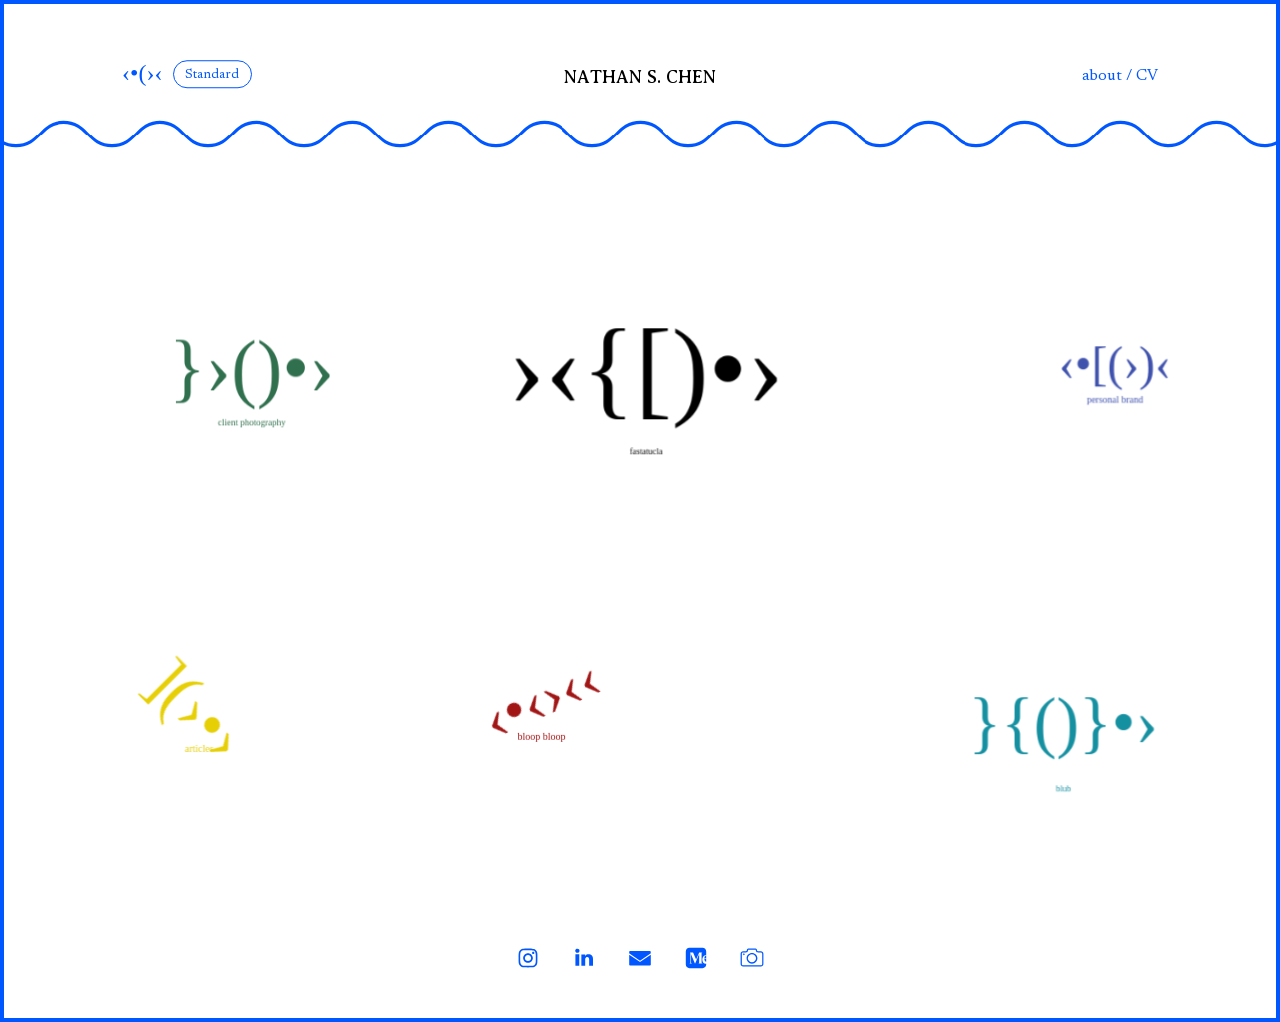
==== commit ab95f892: "Refine subpage headers, typography, and project galleries" ====
--- a/index-alt.html
+++ b/index-alt.html
@@ -1,7 +1,7 @@
 <!DOCTYPE HTML><html lang="en"><head>
 <title>Nathan Chen — Aquarium</title>
 <link href="assets/css/home-fish.css?v=20260719-20" rel="stylesheet" type="text/css" />
-<link href="assets/css/home-alt.css?v=20261123-2" rel="stylesheet" type="text/css" />
+<link href="assets/css/home-alt.css?v=20261126-10" rel="stylesheet" type="text/css" />
 <meta charset="utf-8" /><meta name="viewport" content="width=device-width,initial-scale=1" /><meta name="color-scheme" content="light only" /><meta name="description" content="Nathan Chen" /><meta property="og:site_name" content="Nathan Chen" /><meta property="og:title" content="Nathan Chen" /><meta property="og:type" content="website" /><meta property="og:description" content="Nathan Chen" /><meta property="og:image" content="https://nathanschen.github.io/assets/images/card.jpg" /><meta property="og:url" content="https://nathanschen.github.io/" /><link rel="canonical" href="https://nathanschen.github.io/" /><meta property="og:image:type" content="image/jpeg" /><meta property="og:image:width" content="1280" /><meta property="og:image:height" content="800" /><meta property="twitter:card" content="summary_large_image" /><link href="assets/css/fonts.css" rel="stylesheet" type="text/css" /><style>html,body,div,span,applet,object,iframe,h1,h2,h3,h4,h5,h6,p,blockquote,pre,a,abbr,acronym,address,big,cite,code,del,dfn,em,img,ins,kbd,q,s,samp,small,strike,strong,sub,sup,tt,var,b,u,i,center,dl,dt,dd,ol,ul,li,fieldset,form,label,legend,table,caption,tbody,tfoot,thead,tr,th,td,article,aside,canvas,details,embed,figure,figcaption,footer,header,hgroup,menu,nav,output,ruby,section,summary,time,mark,audio,video{margin:0;padding:0;border:0;font-size:100%;font:inherit;vertical-align:baseline;}article,aside,details,figcaption,figure,footer,header,hgroup,menu,nav,section{display:block;}body{line-height:1;}ol,ul{list-style:none;}blockquote,q{quotes:none;}blockquote::before,blockquote::after,q::before,q::after{content:'';content:none;}table{border-collapse:collapse;border-spacing:0;}body{-webkit-text-size-adjust:none}mark{background-color:transparent;color:inherit}input::-moz-focus-inner{border:0;padding:0}input[type="text"],input[type="email"],select,textarea{-moz-appearance:none;-webkit-appearance:none;-ms-appearance:none;appearance:none}*, *::before, *::after {box-sizing: border-box;}@keyframes loading-spinner {0% {transform: rotate(0deg);}100% {transform: rotate(360deg);}}.deferred::before {content: '';display: block;width: 4rem;height: 4rem;position: absolute;top: 50%;left: 50%;margin: -2rem 0 0 -2rem;animation: loading-spinner 1s infinite linear;transition: opacity 0.25s ease;transition-delay: 0.5s;opacity: 0;z-index: -1;background-image: url('[data-uri]');background-position: center;background-repeat: no-repeat;background-size: 3rem;}.deferred.loading::before {opacity: 0.35;z-index: 0;}body {line-height: 1.0;min-height: var(--viewport-height);min-width: 320px;overflow-x: hidden;word-wrap: break-word;background-color: #0057FF;}body::after {background-color: #2B3240;content: '';display: block;pointer-events: none;position: fixed;transform: scale(1);z-index: 1;height: 100%;left: 0;opacity: 0;top: 0;transition: opacity 1.25s ease-in-out 0s, visibility 1.25s 0s;visibility: hidden;width: 100%;}body.is-loading::after {opacity: 1;visibility: visible;}:root {--background-height: 100vh;--site-language-alignment: left;--site-language-direction: ltr;--site-language-flex-alignment: flex-start;--site-language-indent-left: 1;--site-language-indent-right: 0;--site-language-margin-left: 0;--site-language-margin-right: auto;--viewport-height: 100vh;}html {font-size: 16pt;}u {text-decoration: underline;}strong {color: inherit;font-weight: bolder;}em {font-style: italic;}code {background-color: rgba(144,144,144,0.25);border-radius: 0.25em;font-family: 'Lucida Console', 'Courier New', monospace;font-size: 0.9em;font-weight: normal;letter-spacing: 0;margin: 0 0.25em;padding: 0.25em 0.5em;text-indent: 0;}mark {background-color: rgba(144,144,144,0.25);}spoiler-text {-webkit-text-stroke: 0;background-color: rgba(32,32,32,0.75);text-shadow: none;text-stroke: 0;color: transparent;cursor: pointer;transition: color 0.1s ease-in-out;}spoiler-text.active {color: #FFFFFF;cursor: text;}s {text-decoration: line-through;}sub {font-size: smaller;vertical-align: sub;}sup {font-size: smaller;vertical-align: super;}a {color: inherit;text-decoration: underline;transition: color 0.25s ease;}a[onclick]:not([href]) {cursor: pointer;}unloaded-script {display: none;}.site-wrapper {-webkit-overflow-scrolling: touch;align-items: center;display: flex;flex-direction: column;justify-content: center;min-height: var(--viewport-height);overflow: hidden;position: relative;z-index: 2;padding: 0.25rem 0.25rem 0.25rem 0.25rem;}.site-main {--alignment: left;--flex-alignment: flex-start;--indent-left: 1;--indent-right: 0;--margin-left: 0;--margin-right: auto;--border-radius-tl: 0;--border-radius-tr: 0;--border-radius-br: 0;--border-radius-bl: 0;align-items: center;display: flex;flex-grow: 0;flex-shrink: 0;justify-content: center;max-width: 100%;position: relative;text-align: var(--alignment);z-index: 1;background-color: #FFFFFF;}.site-main > .inner {--padding-horizontal: 6rem;--padding-vertical: 3rem;--spacing: 1rem;--width: 100vw;border-radius: var(--border-radius-tl) var(--border-radius-tr) var(--border-radius-br) var(--border-radius-bl);max-width: 100%;position: relative;width: var(--width);z-index: 1;padding: var(--padding-vertical) var(--padding-horizontal);}.site-main > .inner > header {margin-bottom: var(--spacing);border-top-left-radius: inherit;border-top-right-radius: inherit;}.site-main > .inner > footer {margin-top: var(--spacing);border-bottom-left-radius: inherit;border-bottom-right-radius: inherit;}.site-main > .inner > * > * {margin-top: var(--spacing);margin-bottom: var(--spacing);}.site-main > .inner > * > :first-child {margin-top: 0 !important;}.site-main > .inner > * > :last-child {margin-bottom: 0 !important;}.site-main > .inner > .full {margin-left: calc(var(--padding-horizontal) * -1);max-width: calc(100% + calc(var(--padding-horizontal) * 2) + 0.4725px);width: calc(100% + calc(var(--padding-horizontal) * 2) + 0.4725px);}.site-main > .inner > .full:first-child {border-top-left-radius: inherit;border-top-right-radius: inherit;margin-top: calc(var(--padding-vertical) * -1) !important;}.site-main > .inner > .full:last-child {border-bottom-left-radius: inherit;border-bottom-right-radius: inherit;margin-bottom: calc(var(--padding-vertical) * -1) !important;}.site-main > .inner > .full.screen {border-radius: 0 !important;max-width: 100vw;position: relative;width: 100vw;left: 50%;margin-left: -50vw;right: auto;}.site-main > .inner > * > .full {margin-left: calc(-6rem);max-width: calc(100% + 12rem + 0.4725px);width: calc(100% + 12rem + 0.4725px);}.site-main > .inner > * > .full.screen {border-radius: 0 !important;max-width: 100vw;position: relative;width: 100vw;left: 50%;margin-left: -50vw;right: auto;}.site-main > .inner > header > .full:first-child {border-top-left-radius: inherit;border-top-right-radius: inherit;margin-top: -3rem !important;}.site-main > .inner > footer > .full:last-child {margin-bottom: -3rem !important;border-bottom-left-radius: inherit;border-bottom-right-radius: inherit;}.site-main > .inner > header, .site-main > .inner > footer {transition: opacity 0.375s ease-in-out 0.5625s,filter 0.75s ease-in-out 0.5625s,visibility 0.375s linear 0.5625s;}.site-main > .inner > header.hidden, .site-main > .inner > footer.hidden {filter: blur(0.15);opacity: 0;transition: opacity 0.375s ease-in-out,visibility 0.375s;visibility: hidden;}.site-main > .inner > section {transition: opacity 0.75s ease-in-out 0.375s,filter 0.75s ease-in-out 0.375s,min-height 0.375s ease-in-out,max-height 0.375s ease-in-out;}.site-main > .inner > section.inactive {filter: blur(0.15rem);opacity: 0;transition: opacity 0.375s ease-in-out,filter 0.375s ease-in-out;}body.is-instant .site-main, body.is-instant .site-main > .inner > *,body.is-instant .site-main > .inner > section > * {transition: none !important;}body.is-instant::after {display: none !important;transition: none !important;}.text-component {direction: var(--site-language-direction);position: relative;}.text-component span.p {display: block;position: relative;}.text-component span[style], .text-component strong, .text-component a, .text-component code, .text-component mark, .text-component spoiler-text {-webkit-text-fill-color: currentcolor;}.text-component.instance-46 {text-align: left;color: #0057FF;font-family: 'Times New Roman', serif;font-size: 1.5em;line-height: 1.75;font-weight: 400;}.text-component.instance-46 a:hover {color: #3DA2FF;}.text-component.instance-46 a {text-decoration: none;}.text-component.instance-46 span.p:nth-child(n + 2) {margin-top: 1rem;}.text-component.instance-60:not(:first-child) {margin-top: 0rem !important;}.text-component.instance-60:not(:last-child) {margin-bottom: 0rem !important;}.text-component.instance-60 {text-align: center;color: #A11515;font-family: 'Times New Roman', serif;font-size: 3em;line-height: 1;font-weight: 400;}.text-component.instance-60 a:hover {color: #D97E7E;}.text-component.instance-60 a {text-decoration: none;}.text-component.instance-60 span.p:nth-child(n + 2) {margin-top: 1rem;}.text-component.instance-28:not(:first-child) {margin-top: 0rem !important;}.text-component.instance-28:not(:last-child) {margin-bottom: 0rem !important;}.text-component.instance-28 {text-align: center;color: #A11515;font-family: 'Times New Roman', serif;font-size: 0.625em;line-height: 1.75;font-weight: 400;}.text-component.instance-28 a:hover {color: #D97E7E;}.text-component.instance-28 a {text-decoration: none;}.text-component.instance-28 span.p:nth-child(n + 2) {margin-top: 1rem;}.text-component.instance-61:not(:first-child) {margin-top: 0rem !important;}.text-component.instance-61:not(:last-child) {margin-bottom: 0rem !important;}.text-component.instance-61 {text-align: right;color: #1590A1;font-family: 'Times New Roman', serif;font-size: 4em;line-height: 1.75;font-weight: 400;}.text-component.instance-61 a:hover {color: #78B9C2;}.text-component.instance-61 a {text-decoration: none;}.text-component.instance-61 span.p:nth-child(n + 2) {margin-top: 1rem;}.text-component.instance-25:not(:first-child) {margin-top: 0rem !important;}.text-component.instance-25:not(:last-child) {margin-bottom: 0rem !important;}.text-component.instance-25 {text-align: right;color: #1590A1;font-family: 'Times New Roman', serif;font-size: 0.625em;line-height: 1.75;font-weight: 400;}.text-component.instance-25 a:hover {color: #78B9C2;}.text-component.instance-25 a {text-decoration: none;}.text-component.instance-25 span.p:nth-child(n + 2) {margin-top: 1rem;}.text-component.instance-62:not(:first-child) {margin-top: 0rem !important;}.text-component.instance-62:not(:last-child) {margin-bottom: 0rem !important;}.text-component.instance-62 {text-align: left;color: #E6CF05;font-family: 'Times New Roman', serif;padding-left: 1.125rem;padding-right: 0;font-size: 3.25em;line-height: 1;font-weight: 400;}.text-component.instance-62 a:hover {color: #E3DC9A;}.text-component.instance-62 a {text-decoration: none;}.text-component.instance-62 span.p:nth-child(n + 2) {margin-top: 1rem;}.text-component.instance-27:not(:first-child) {margin-top: 0rem !important;}.text-component.instance-27:not(:last-child) {margin-bottom: 0rem !important;}.text-component.instance-27 {text-align: left;color: #E6CF05;font-family: 'Times New Roman', serif;padding-left: 1.125rem;padding-right: 0;font-size: 0.625em;line-height: 2.5;font-weight: 400;}.text-component.instance-27 a:hover {color: #E3DC9A;}.text-component.instance-27 a {text-decoration: none;}.text-component.instance-27 span.p:nth-child(n + 2) {margin-top: 1rem;}.text-component.instance-5 {text-align: right;color: #0057FF;font-family: 'Times New Roman', serif;font-size: 1em;line-height: 1.75;font-weight: 400;}.text-component.instance-5 a:hover {color: #3DA2FF;}.text-component.instance-5 a {text-decoration: none;}.text-component.instance-5 span.p:nth-child(n + 2) {margin-top: 1rem;}.text-component.instance-1:not(:first-child) {margin-top: 0rem !important;}.text-component.instance-1:not(:last-child) {margin-bottom: 0rem !important;}.text-component.instance-1 {text-align: right;color: #000000;font-family: 'Times New Roman', serif;font-size: 4.25em;line-height: 1.25;font-weight: 400;}.text-component.instance-1 a {color: #30704E;text-decoration: none;}.text-component.instance-1 a:hover {color: #89AD9A;}.text-component.instance-1 span.p:nth-child(n + 2) {margin-top: 1rem;}.text-component.instance-35:not(:first-child) {margin-top: 0rem !important;}.text-component.instance-35:not(:last-child) {margin-bottom: 0rem !important;}.text-component.instance-35 {text-align: right;color: #30704E;font-family: 'Times New Roman', serif;font-size: 0.625em;line-height: 1.75;font-weight: 400;}.text-component.instance-35 a:hover {color: #89AD9A;}.text-component.instance-35 a {text-decoration: none;}.text-component.instance-35 span.p:nth-child(n + 2) {margin-top: 1rem;}.text-component.instance-38:not(:first-child) {margin-top: 0rem !important;}.text-component.instance-38:not(:last-child) {margin-bottom: 0rem !important;}.text-component.instance-38 {text-align: left;color: #000000;font-family: 'Times New Roman', serif;font-size: 6.5em;line-height: 1.375;font-weight: 400;}.text-component.instance-38 a:hover {color: #B8B8B8;}.text-component.instance-38 a {text-decoration: none;}.text-component.instance-38 span.p:nth-child(n + 2) {margin-top: 1rem;}.text-component.instance-36:not(:first-child) {margin-top: 0rem !important;}.text-component.instance-36:not(:last-child) {margin-bottom: 0rem !important;}.text-component.instance-36 {text-align: left;color: #000000;font-family: 'Times New Roman', serif;font-size: 0.625em;line-height: 1.75;font-weight: 400;}.text-component.instance-36 a:hover {color: #B8B8B8;}.text-component.instance-36 a {text-decoration: none;}.text-component.instance-36 span.p:nth-child(n + 2) {margin-top: 1rem;}.text-component.instance-45:not(:first-child) {margin-top: 0rem !important;}.text-component.instance-45:not(:last-child) {margin-bottom: 0rem !important;}.text-component.instance-45 {text-align: center;color: #3E51AD;font-family: 'Times New Roman', serif;padding-left: 1.125rem;padding-right: 1.125rem;font-size: 2.5em;line-height: 1;font-weight: 400;}.text-component.instance-45 a:hover {color: #808DCF;}.text-component.instance-45 a {text-decoration: none;}.text-component.instance-45 span.p:nth-child(n + 2) {margin-top: 1rem;}.text-component.instance-29:not(:first-child) {margin-top: 0rem !important;}.text-component.instance-29:not(:last-child) {margin-bottom: 0rem !important;}.text-component.instance-29 {text-align: center;color: #3E51AD;font-family: 'Times New Roman', serif;padding-left: 1.125rem;padding-right: 1.125rem;font-size: 0.625em;line-height: 2.5;font-weight: 400;}.text-component.instance-29 a:hover {color: #808DCF;}.text-component.instance-29 a {text-decoration: none;}.text-component.instance-29 span.p:nth-child(n + 2) {margin-top: 1rem;}.text-component.instance-34:not(:first-child) {margin-top: 2.5rem !important;}.text-component.instance-34:not(:last-child) {margin-bottom: 2.5rem !important;}.text-component.instance-34 {text-align: center;color: #000000;font-family: 'Averia Serif Libre', serif;font-size: 1em;line-height: 1.25;font-weight: 400;}.text-component.instance-34 a {text-decoration: underline;}.text-component.instance-34 a:hover {text-decoration: none;}.text-component.instance-34 span.p:nth-child(n + 2) {margin-top: 1rem;}.text-component.instance-3 {text-align: center;color: #000000;font-family: 'Averia Serif Libre', serif;font-size: 1.5em;line-height: 1.75;font-weight: 400;}.text-component.instance-3 a:hover {color: #FF828A;}.text-component.instance-3 a {text-decoration: underline;}.text-component.instance-3 span.p:nth-child(n + 2) {margin-top: 1rem;}.text-component.instance-41:not(:first-child) {margin-top: 2rem !important;}.text-component.instance-41:not(:last-child) {margin-bottom: 2rem !important;}.text-component.instance-41 {text-align: left;color: #0057FF;font-family: 'Mona Sans', sans-serif;font-size: 0.875em;line-height: 1.125;font-weight: 400;}.text-component.instance-41 a {text-decoration: underline;}.text-component.instance-41 a:hover {text-decoration: none;}.text-component.instance-41 span.p:nth-child(n + 2) {margin-top: 0.5rem;}.text-component.instance-65 {text-align: left;color: #000000;font-family: 'Newsreader', serif;font-size: 2.5em;line-height: 1.25;font-weight: 300;}.text-component.instance-65 a {text-decoration: underline;}.text-component.instance-65 a:hover {text-decoration: none;}.text-component.instance-65 span.p:nth-child(n + 2) {margin-top: 1rem;}.text-component.instance-30:not(:first-child) {margin-top: 2.25rem !important;}.text-component.instance-30:not(:last-child) {margin-bottom: 2.25rem !important;}.text-component.instance-30 {text-align: left;color: #000000;font-family: 'Newsreader', serif;font-size: 2.5em;line-height: 1.25;font-weight: 300;}.text-component.instance-30 a {text-decoration: underline;}.text-component.instance-30 a:hover {text-decoration: none;}.text-component.instance-30 span.p:nth-child(n + 2) {margin-top: 1rem;}.text-component.instance-32:not(:first-child) {margin-top: 1rem !important;}.text-component.instance-32:not(:last-child) {margin-bottom: 1rem !important;}.text-component.instance-32 {text-align: left;color: #0057FF;font-family: 'Mona Sans', sans-serif;font-size: 0.875em;line-height: 1.125;font-weight: 800;}.text-component.instance-32 a {text-decoration: underline;}.text-component.instance-32 a:hover {text-decoration: none;}.text-component.instance-32 span.p:nth-child(n + 2) {margin-top: 0.5rem;}.text-component.instance-31:not(:first-child) {margin-top: 0.5rem !important;}.text-component.instance-31:not(:last-child) {margin-bottom: 0.5rem !important;}.text-component.instance-31 {text-align: left;color: #000000;font-family: 'Mona Sans', sans-serif;font-size: 0.875em;line-height: 1.125;font-weight: 400;}.text-component.instance-31 a {text-decoration: underline;}.text-component.instance-31 a:hover {text-decoration: none;}.text-component.instance-31 span.p:nth-child(n + 2) {margin-top: 0.5rem;}.text-component.instance-23:not(:first-child) {margin-top: 1rem !important;}.text-component.instance-23:not(:last-child) {margin-bottom: 1rem !important;}.text-component.instance-23 {text-align: left;color: #0057FF;font-family: 'Mona Sans', sans-serif;font-size: 0.875em;line-height: 1.125;font-weight: 600;}.text-component.instance-23 a {text-decoration: underline;}.text-component.instance-23 a:hover {text-decoration: none;}.text-component.instance-23 span.p:nth-child(n + 2) {margin-top: 0.5rem;}.text-component.instance-40:not(:first-child) {margin-top: 0.5rem !important;}.text-component.instance-40:not(:last-child) {margin-bottom: 0.5rem !important;}.text-component.instance-40 {text-align: left;color: #000000;font-family: 'Mona Sans', sans-serif;font-size: 0.875em;line-height: 1.125;font-weight: 400;}.text-component.instance-40 a {text-decoration: underline;}.text-component.instance-40 a:hover {text-decoration: none;}.text-component.instance-40 span.p:nth-child(n + 2) {margin-top: 0.5rem;}.text-component.instance-64:not(:first-child) {margin-top: 1rem !important;}.text-component.instance-64:not(:last-child) {margin-bottom: 1rem !important;}.text-component.instance-64 {text-align: left;color: #0057FF;font-family: 'Mona Sans', sans-serif;font-size: 0.875em;line-height: 1.125;font-weight: 400;}.text-component.instance-64 a {text-decoration: underline;}.text-component.instance-64 a:hover {text-decoration: none;}.text-component.instance-64 span.p:nth-child(n + 2) {margin-top: 0.5rem;}.text-component.instance-12:not(:first-child) {margin-top: 0.5rem !important;}.text-component.instance-12:not(:last-child) {margin-bottom: 0.5rem !important;}.text-component.instance-12 {text-align: left;color: #000000;font-family: 'Mona Sans', sans-serif;font-size: 0.875em;line-height: 1.125;font-weight: 400;}.text-component.instance-12 a {text-decoration: underline;}.text-component.instance-12 a:hover {text-decoration: none;}.text-component.instance-12 span.p:nth-child(n + 2) {margin-top: 0.5rem;}.text-component.instance-4:not(:first-child) {margin-top: 2.875rem !important;}.text-component.instance-4:not(:last-child) {margin-bottom: 2.875rem !important;}.text-component.instance-4 {text-align: center;color: #000000;font-family: 'Averia Serif Libre', serif;letter-spacing: 0.05rem;width: calc(100% + 0.05rem);font-size: 2.125em;line-height: 1.375;font-weight: 400;}.text-component.instance-4 a {text-decoration: underline;}.text-component.instance-4 a:hover {text-decoration: none;}.text-component.instance-4 span.p:nth-child(n + 2) {margin-top: 1rem;}.text-component.instance-17:not(:first-child) {margin-top: 4rem !important;}.text-component.instance-17:not(:last-child) {margin-bottom: 4rem !important;}.text-component.instance-17 {text-align: center;color: #000000;font-family: 'Averia Serif Libre', serif;letter-spacing: 0.05rem;width: calc(100% + 0.05rem);font-size: 1em;line-height: 1.375;font-weight: 300;}.text-component.instance-17 a {text-decoration: underline;}.text-component.instance-17 a:hover {text-decoration: none;}.text-component.instance-17 span.p:nth-child(n + 2) {margin-top: 1rem;}.text-component.instance-24:not(:first-child) {margin-top: 0.25rem !important;}.text-component.instance-24:not(:last-child) {margin-bottom: 0.25rem !important;}.text-component.instance-24 {text-align: center;color: #000000;font-family: 'Averia Serif Libre', serif;letter-spacing: 0.05rem;width: calc(100% + 0.05rem);font-size: 1em;line-height: 1.375;font-weight: 300;}.text-component.instance-24 a {text-decoration: underline;}.text-component.instance-24 a:hover {text-decoration: none;}.text-component.instance-24 span.p:nth-child(n + 2) {margin-top: 1rem;}.text-component.instance-16 {text-align: center;color: #000000;font-family: 'Averia Serif Libre', serif;letter-spacing: 0.05rem;width: calc(100% + 0.05rem);font-size: 2.5em;line-height: 1.375;font-weight: 700;}.text-component.instance-16 a {text-decoration: underline;}.text-component.instance-16 a:hover {text-decoration: none;}.text-component.instance-16 span.p:nth-child(n + 2) {margin-top: 1rem;}.text-component.instance-22:not(:first-child) {margin-top: 0.25rem !important;}.text-component.instance-22:not(:last-child) {margin-bottom: 0.25rem !important;}.text-component.instance-22 {text-align: center;color: #000000;font-family: 'Averia Serif Libre', serif;letter-spacing: 0.05rem;width: calc(100% + 0.05rem);font-size: 1em;line-height: 1.375;font-weight: 300;}.text-component.instance-22 a {text-decoration: underline;}.text-component.instance-22 a:hover {text-decoration: none;}.text-component.instance-22 span.p:nth-child(n + 2) {margin-top: 1rem;}.text-component.instance-6:not(:first-child) {margin-top: 3rem !important;}.text-component.instance-6:not(:last-child) {margin-bottom: 3rem !important;}.text-component.instance-6 {text-align: center;color: #000000;font-family: 'Averia Serif Libre', serif;letter-spacing: 0.05rem;width: calc(100% + 0.05rem);font-size: 1.375em;line-height: 1.375;font-weight: 400;}.text-component.instance-6 a {text-decoration: underline;}.text-component.instance-6 a:hover {text-decoration: none;}.text-component.instance-6 span.p:nth-child(n + 2) {margin-top: 1rem;}.text-component.instance-37:not(:first-child) {margin-top: 3rem !important;}.text-component.instance-37:not(:last-child) {margin-bottom: 3rem !important;}.text-component.instance-37 {text-align: center;color: #000000;font-family: 'Averia Serif Libre', serif;letter-spacing: 0.05rem;width: calc(100% + 0.05rem);font-size: 1em;line-height: 1.375;font-weight: 400;}.text-component.instance-37 a {text-decoration: underline;}.text-component.instance-37 a:hover {text-decoration: none;}.text-component.instance-37 span.p:nth-child(n + 2) {margin-top: 1rem;}.text-component.instance-18:not(:first-child) {margin-top: 3rem !important;}.text-component.instance-18:not(:last-child) {margin-bottom: 3rem !important;}.text-component.instance-18 {text-align: center;color: #000000;font-family: 'Averia Serif Libre', serif;letter-spacing: 0.05rem;width: calc(100% + 0.05rem);font-size: 1.375em;line-height: 1.375;font-weight: 400;}.text-component.instance-18 a {text-decoration: underline;}.text-component.instance-18 a:hover {text-decoration: none;}.text-component.instance-18 span.p:nth-child(n + 2) {margin-top: 1rem;}.text-component.instance-2:not(:first-child) {margin-top: 3rem !important;}.text-component.instance-2:not(:last-child) {margin-bottom: 3rem !important;}.text-component.instance-2 {text-align: center;color: #000000;font-family: 'Averia Serif Libre', serif;letter-spacing: 0.05rem;width: calc(100% + 0.05rem);font-size: 1em;line-height: 1.375;font-weight: 400;}.text-component.instance-2 a {text-decoration: underline;}.text-component.instance-2 a:hover {text-decoration: none;}.text-component.instance-2 span.p:nth-child(n + 2) {margin-top: 1rem;}.text-component.instance-19:not(:first-child) {margin-top: 0rem !important;}.text-component.instance-19:not(:last-child) {margin-bottom: 0rem !important;}.text-component.instance-19 {text-align: center;color: #000000;font-family: 'Averia Serif Libre', serif;letter-spacing: 0.05rem;width: calc(100% + 0.05rem);font-size: 2.5em;line-height: 1.375;font-weight: 700;}.text-component.instance-19 a {text-decoration: underline;}.text-component.instance-19 a:hover {text-decoration: none;}.text-component.instance-19 span.p:nth-child(n + 2) {margin-top: 1rem;}.text-component.instance-44:not(:first-child) {margin-top: 0.25rem !important;}.text-component.instance-44:not(:last-child) {margin-bottom: 0.25rem !important;}.text-component.instance-44 {text-align: center;color: #000000;font-family: 'Averia Serif Libre', serif;letter-spacing: 0.05rem;width: calc(100% + 0.05rem);font-size: 1.25em;line-height: 1.375;font-weight: 300;}.text-component.instance-44 a {text-decoration: underline;}.text-component.instance-44 a:hover {text-decoration: none;}.text-component.instance-44 span.p:nth-child(n + 2) {margin-top: 1rem;}.text-component.instance-42:not(:first-child) {margin-top: 1rem !important;}.text-component.instance-42:not(:last-child) {margin-bottom: 1rem !important;}.text-component.instance-42 {text-align: left;color: #000000;font-family: 'Newsreader', serif;letter-spacing: 0.05rem;width: calc(100% + 0.05rem);font-size: 1em;line-height: 1.375;font-weight: 300;}.text-component.instance-42 a {text-decoration: underline;}.text-component.instance-42 a:hover {text-decoration: none;}.text-component.instance-42 span.p:nth-child(n + 2) {margin-top: 1rem;}.text-component.instance-33:not(:first-child) {margin-top: 0.25rem !important;}.text-component.instance-33:not(:last-child) {margin-bottom: 0.25rem !important;}.text-component.instance-33 {text-align: left;color: #000000;font-family: 'Averia Serif Libre', serif;letter-spacing: 0.05rem;width: calc(100% + 0.05rem);font-size: 0.75em;line-height: 1.375;font-weight: 300;}.text-component.instance-33 a {text-decoration: underline;}.text-component.instance-33 a:hover {text-decoration: none;}.text-component.instance-33 span.p:nth-child(n + 2) {margin-top: 1rem;}.text-component.instance-20:not(:first-child) {margin-top: 2rem !important;}.text-component.instance-20:not(:last-child) {margin-bottom: 2rem !important;}.text-component.instance-20 {text-align: left;color: #0057FF;font-family: 'Mona Sans', sans-serif;font-size: 0.875em;line-height: 1.125;font-weight: 400;}.text-component.instance-20 a {text-decoration: underline;}.text-component.instance-20 a:hover {text-decoration: none;}.text-component.instance-20 span.p:nth-child(n + 2) {margin-top: 0.5rem;}.text-component.instance-50:not(:first-child) {margin-top: 1rem !important;}.text-component.instance-50:not(:last-child) {margin-bottom: 1rem !important;}.text-component.instance-50 {text-align: left;color: #000000;font-family: 'Newsreader', serif;letter-spacing: 0.05rem;width: calc(100% + 0.05rem);font-size: 1em;line-height: 1.375;font-weight: 300;}.text-component.instance-50 a {text-decoration: underline;}.text-component.instance-50 a:hover {text-decoration: none;}.text-component.instance-50 span.p:nth-child(n + 2) {margin-top: 1rem;}.text-component.instance-39:not(:first-child) {margin-top: 5rem !important;}.text-component.instance-39:not(:last-child) {margin-bottom: 5rem !important;}.text-component.instance-39 {text-align: center;color: #000000;font-family: 'DM Sans', sans-serif;letter-spacing: 0.05rem;width: calc(100% + 0.05rem);font-size: 1.25em;line-height: 1.375;font-weight: 400;}.text-component.instance-39 a {text-decoration: underline;}.text-component.instance-39 a:hover {text-decoration: none;}.text-component.instance-39 span.p:nth-child(n + 2) {margin-top: 1rem;}.text-component.instance-11:not(:first-child) {margin-top: 3rem !important;}.text-component.instance-11:not(:last-child) {margin-bottom: 3rem !important;}.text-component.instance-11 {text-align: center;color: #000000;font-family: 'Averia Serif Libre', serif;letter-spacing: 0.05rem;width: calc(100% + 0.05rem);font-size: 2.5em;line-height: 1.375;font-weight: 700;}.text-component.instance-11 a {text-decoration: underline;}.text-component.instance-11 a:hover {text-decoration: none;}.text-component.instance-11 span.p:nth-child(n + 2) {margin-top: 1rem;}.text-component.instance-13:not(:first-child) {margin-top: 1rem !important;}.text-component.instance-13:not(:last-child) {margin-bottom: 1rem !important;}.text-component.instance-13 {text-align: left;color: #000000;font-family: 'Newsreader', serif;letter-spacing: 0.05rem;width: calc(100% + 0.05rem);font-size: 1.75em;line-height: 1.25;font-weight: 400;}.text-component.instance-13 a {text-decoration: underline;}.text-component.instance-13 a:hover {text-decoration: none;}.text-component.instance-13 span.p:nth-child(n + 2) {margin-top: 1rem;}.text-component.instance-9:not(:first-child) {margin-top: 0.5rem !important;}.text-component.instance-9:not(:last-child) {margin-bottom: 0.5rem !important;}.text-component.instance-9 {text-align: left;color: #000000;font-family: 'Newsreader', serif;letter-spacing: 0.05rem;width: calc(100% + 0.05rem);font-size: 1em;line-height: 1.375;font-weight: 400;}.text-component.instance-9 a {text-decoration: underline;}.text-component.instance-9 a:hover {text-decoration: none;}.text-component.instance-9 span.p:nth-child(n + 2) {margin-top: 1rem;}.text-component.instance-15:not(:first-child) {margin-top: 0.5rem !important;}.text-component.instance-15:not(:last-child) {margin-bottom: 0.5rem !important;}.text-component.instance-15 {text-align: left;color: #000000;font-family: 'Newsreader', serif;letter-spacing: 0.05rem;width: calc(100% + 0.05rem);font-size: 1em;line-height: 1.375;font-weight: 400;}.text-component.instance-15 a {text-decoration: underline;}.text-component.instance-15 a:hover {text-decoration: none;}.text-component.instance-15 span.p:nth-child(n + 2) {margin-top: 1rem;}.text-component.instance-7:not(:first-child) {margin-top: 0.5rem !important;}.text-component.instance-7:not(:last-child) {margin-bottom: 0.5rem !important;}.text-component.instance-7 {text-align: left;color: #000000;font-family: 'Newsreader', serif;letter-spacing: 0.05rem;width: calc(100% + 0.05rem);font-size: 1em;line-height: 1.375;font-weight: 400;}.text-component.instance-7 a {text-decoration: underline;}.text-component.instance-7 a:hover {text-decoration: none;}.text-component.instance-7 span.p:nth-child(n + 2) {margin-top: 1rem;}.text-component.instance-8:not(:first-child) {margin-top: 1rem !important;}.text-component.instance-8:not(:last-child) {margin-bottom: 1rem !important;}.text-component.instance-8 {text-align: left;color: #000000;font-family: 'Newsreader', serif;letter-spacing: 0.05rem;width: calc(100% + 0.05rem);font-size: 1.75em;line-height: 1.25;font-weight: 400;}.text-component.instance-8 a {text-decoration: underline;}.text-component.instance-8 a:hover {text-decoration: none;}.text-component.instance-8 span.p:nth-child(n + 2) {margin-top: 1rem;}.text-component.instance-14:not(:first-child) {margin-top: 0.5rem !important;}.text-component.instance-14:not(:last-child) {margin-bottom: 0.5rem !important;}.text-component.instance-14 {text-align: left;color: #000000;font-family: 'Newsreader', serif;letter-spacing: 0.05rem;width: calc(100% + 0.05rem);font-size: 1em;line-height: 1.375;font-weight: 400;}.text-component.instance-14 a {text-decoration: underline;}.text-component.instance-14 a:hover {text-decoration: none;}.text-component.instance-14 span.p:nth-child(n + 2) {margin-top: 1rem;}.text-component.instance-10:not(:first-child) {margin-top: 0.5rem !important;}.text-component.instance-10:not(:last-child) {margin-bottom: 0.5rem !important;}.text-component.instance-10 {text-align: left;color: #000000;font-family: 'Newsreader', serif;letter-spacing: 0.05rem;width: calc(100% + 0.05rem);font-size: 1em;line-height: 1.375;font-weight: 400;}.text-component.instance-10 a {text-decoration: underline;}.text-component.instance-10 a:hover {text-decoration: none;}.text-component.instance-10 span.p:nth-child(n + 2) {margin-top: 1rem;}.text-component.instance-53 {text-align: center;color: #0057FF;font-family: 'Times New Roman', serif;font-size: 7em;line-height: 1.75;font-weight: 400;}.text-component.instance-53 a:hover {color: #3DA2FF;}.text-component.instance-53 a {text-decoration: none;}.text-component.instance-53 span.p:nth-child(n + 2) {margin-top: 1rem;}.text-component.instance-43:not(:first-child) {margin-top: 1rem !important;}.text-component.instance-43:not(:last-child) {margin-bottom: 1rem !important;}.text-component.instance-43 {text-align: left;color: #000000;font-family: 'Newsreader', serif;letter-spacing: 0.05rem;width: calc(100% + 0.05rem);font-size: 1em;line-height: 1.375;font-weight: 300;}.text-component.instance-43 a {text-decoration: underline;}.text-component.instance-43 a:hover {text-decoration: none;}.text-component.instance-43 span.p:nth-child(n + 2) {margin-top: 1rem;}.text-component.instance-52:not(:first-child) {margin-top: 1rem !important;}.text-component.instance-52:not(:last-child) {margin-bottom: 1rem !important;}.text-component.instance-52 {text-align: left;color: #000000;font-family: 'Newsreader', serif;letter-spacing: 0.05rem;width: calc(100% + 0.05rem);font-size: 1em;line-height: 1.375;font-weight: 300;}.text-component.instance-52 a {text-decoration: underline;}.text-component.instance-52 a:hover {text-decoration: none;}.text-component.instance-52 span.p:nth-child(n + 2) {margin-top: 1rem;}.text-component.instance-54 {text-align: center;color: #0057FF;font-family: 'Times New Roman', serif;font-size: 7em;line-height: 1.75;font-weight: 400;}.text-component.instance-54 a:hover {color: #3DA2FF;}.text-component.instance-54 a {text-decoration: none;}.text-component.instance-54 span.p:nth-child(n + 2) {margin-top: 1rem;}.text-component.instance-57:not(:first-child) {margin-top: 1rem !important;}.text-component.instance-57:not(:last-child) {margin-bottom: 1rem !important;}.text-component.instance-57 {text-align: left;color: #000000;font-family: 'Newsreader', serif;letter-spacing: 0.05rem;width: calc(100% + 0.05rem);font-size: 1em;line-height: 1.375;font-weight: 300;}.text-component.instance-57 a {text-decoration: underline;}.text-component.instance-57 a:hover {text-decoration: none;}.text-component.instance-57 span.p:nth-child(n + 2) {margin-top: 1rem;}.text-component.instance-63 {text-align: center;color: #0057FF;font-family: 'Times New Roman', serif;font-size: 7em;line-height: 1.75;font-weight: 400;}.text-component.instance-63 a:hover {color: #3DA2FF;}.text-component.instance-63 a {text-decoration: none;}.text-component.instance-63 span.p:nth-child(n + 2) {margin-top: 1rem;}.text-component.instance-55:not(:first-child) {margin-top: 1rem !important;}.text-component.instance-55:not(:last-child) {margin-bottom: 1rem !important;}.text-component.instance-55 {text-align: left;color: #000000;font-family: 'Newsreader', serif;letter-spacing: 0.05rem;width: calc(100% + 0.05rem);font-size: 1em;line-height: 1.375;font-weight: 300;}.text-component.instance-55 a {text-decoration: underline;}.text-component.instance-55 a:hover {text-decoration: none;}.text-component.instance-55 span.p:nth-child(n + 2) {margin-top: 1rem;}.text-component.instance-59:not(:first-child) {margin-top: 1rem !important;}.text-component.instance-59:not(:last-child) {margin-bottom: 1rem !important;}.text-component.instance-59 {text-align: left;color: #000000;font-family: 'Newsreader', serif;letter-spacing: 0.05rem;width: calc(100% + 0.05rem);font-size: 1em;line-height: 1.375;font-weight: 400;}.text-component.instance-59 a {text-decoration: underline;}.text-component.instance-59 a:hover {text-decoration: none;}.text-component.instance-59 span.p:nth-child(n + 2) {margin-top: 1rem;}.text-component.instance-21 {text-align: center;color: #000000;font-family: 'Newsreader', serif;letter-spacing: 0.05rem;width: calc(100% + 0.05rem);font-size: 2.5em;line-height: 1.375;font-weight: 400;}.text-component.instance-21 a {text-decoration: underline;}.text-component.instance-21 a:hover {text-decoration: none;}.text-component.instance-21 span.p:nth-child(n + 2) {margin-top: 1rem;}.text-component.instance-51:not(:first-child) {margin-top: 1rem !important;}.text-component.instance-51:not(:last-child) {margin-bottom: 1rem !important;}.text-component.instance-51 {text-align: left;color: #000000;font-family: 'DM Sans', sans-serif;letter-spacing: 0.05rem;width: calc(100% + 0.05rem);font-size: 1em;line-height: 1.375;font-weight: 400;}.text-component.instance-51 a {text-decoration: underline;}.text-component.instance-51 a:hover {text-decoration: none;}.text-component.instance-51 span.p:nth-child(n + 2) {margin-top: 1rem;}.text-component.instance-49 {text-align: center;color: #000000;font-family: 'DM Sans', sans-serif;letter-spacing: 0.05rem;width: calc(100% + 0.05rem);font-size: 2.5em;line-height: 1.375;font-weight: 400;}.text-component.instance-49 a {text-decoration: underline;}.text-component.instance-49 a:hover {text-decoration: none;}.text-component.instance-49 span.p:nth-child(n + 2) {margin-top: 1rem;}.text-component.instance-58:not(:first-child) {margin-top: 1rem !important;}.text-component.instance-58:not(:last-child) {margin-bottom: 1rem !important;}.text-component.instance-58 {text-align: left;color: #000000;font-family: 'Averia Serif Libre', serif;letter-spacing: 0.05rem;width: calc(100% + 0.05rem);font-size: 1em;line-height: 1.375;font-weight: 700;}.text-component.instance-58 a {text-decoration: underline;}.text-component.instance-58 a:hover {text-decoration: none;}.text-component.instance-58 span.p:nth-child(n + 2) {margin-top: 1rem;}.text-component.instance-47 {text-align: center;color: #000000;font-family: 'Averia Serif Libre', serif;letter-spacing: 0.05rem;width: calc(100% + 0.05rem);font-size: 2.5em;line-height: 1.375;font-weight: 700;}.text-component.instance-47 a {text-decoration: underline;}.text-component.instance-47 a:hover {text-decoration: none;}.text-component.instance-47 span.p:nth-child(n + 2) {margin-top: 1rem;}.text-component.instance-56:not(:first-child) {margin-top: 1rem !important;}.text-component.instance-56:not(:last-child) {margin-bottom: 1rem !important;}.text-component.instance-56 {text-align: left;color: #000000;font-family: 'Times New Roman', serif;letter-spacing: 0.05rem;width: calc(100% + 0.05rem);font-size: 1em;line-height: 1.375;font-weight: 400;}.text-component.instance-56 a {text-decoration: underline;}.text-component.instance-56 a:hover {text-decoration: none;}.text-component.instance-56 span.p:nth-child(n + 2) {margin-top: 1rem;}.text-component.instance-48 {text-align: center;color: #000000;font-family: 'Times New Roman', serif;letter-spacing: 0.05rem;width: calc(100% + 0.05rem);font-size: 2.5em;line-height: 1.375;font-weight: 400;}.text-component.instance-48 a {text-decoration: underline;}.text-component.instance-48 a:hover {text-decoration: none;}.text-component.instance-48 span.p:nth-child(n + 2) {margin-top: 1rem;}.text-component.instance-26 {text-align: center;color: #0057FF;font-family: 'Times New Roman', serif;font-size: 1.25em;line-height: 2.5;font-weight: 400;}.text-component.instance-26 a:hover {color: #3DA2FF;}.text-component.instance-26 a {text-decoration: none;}.text-component.instance-26 span.p:nth-child(n + 2) {margin-top: 1rem;}.container-component {position: relative;}.container-component > .wrapper {vertical-align: top;position: relative;max-width: 100%;border-radius: inherit;}.container-component > .wrapper > .inner {vertical-align: top;position: relative;max-width: 100%;border-radius: inherit;text-align: var(--alignment);}.container-component.full:first-child > .wrapper {border-top-left-radius: inherit;border-top-right-radius: inherit;}.container-component.full:last-child > .wrapper {border-bottom-left-radius: inherit;border-bottom-right-radius: inherit;}.container-component.full:first-child > .wrapper > .inner {border-top-left-radius: inherit;border-top-right-radius: inherit;}.container-component.full:last-child > .wrapper > .inner {border-bottom-left-radius: inherit;border-bottom-right-radius: inherit;}.container-component.instance-1 {display: flex;width: 100%;align-items: center;justify-content: center;background-color: transparent;}.container-component.instance-1 > .wrapper > .inner {--gutters: calc(var(--padding-horizontal) * 2);--padding-horizontal: 1.375rem;--padding-vertical: 0rem;padding: var(--padding-vertical) var(--padding-horizontal);}.container-component.instance-1 > .wrapper {max-width: var(--width);width: 100%;}.container-component.instance-1.default > .wrapper > .inner > * {margin-bottom: var(--spacing);margin-top: var(--spacing);}.container-component.instance-1.default > .wrapper > .inner > *:first-child {margin-top: 0 !important;}.container-component.instance-1.default > .wrapper > .inner > *:last-child {margin-bottom: 0 !important;}.container-component.instance-1.columns > .wrapper > .inner {flex-wrap: wrap;display: flex;align-items: center;}.container-component.instance-1.columns > .wrapper > .inner > * {flex-grow: 0;flex-shrink: 0;max-width: 100%;text-align: var(--alignment);padding: 0 0 0 var(--gutters);}.container-component.instance-1.columns > .wrapper > .inner > * > * {margin-bottom: var(--spacing);margin-top: var(--spacing);}.container-component.instance-1.columns > .wrapper > .inner > * > *:first-child {margin-top: 0 !important;}.container-component.instance-1.columns > .wrapper > .inner > * > *:last-child {margin-bottom: 0 !important;}.container-component.instance-1.columns > .wrapper > .inner > *:first-child {margin-left: calc(var(--gutters) * -1);}.container-component.instance-1.default > .wrapper > .inner > .full {margin-left: calc(var(--padding-horizontal) * -1);max-width: none !important;width: calc(100% + (var(--padding-horizontal) * 2) + 0.4725px);}.container-component.instance-1.default > .wrapper > .inner > .full:first-child {margin-top: calc(var(--padding-vertical) * -1) !important;border-top-left-radius: inherit;border-top-right-radius: inherit;}.container-component.instance-1.default > .wrapper > .inner > .full:last-child {margin-bottom: calc(var(--padding-vertical) * -1) !important;border-bottom-left-radius: inherit;border-bottom-right-radius: inherit;}.container-component.instance-1.columns > .wrapper > .inner > div > .full {margin-left: calc(var(--gutters) * -0.5);max-width: none !important;width: calc(100% + var(--gutters) + 0.4725px);}.container-component.instance-1.columns > .wrapper > .inner > div:first-child > .full {margin-left: calc(var(--padding-horizontal) * -1);width: calc(100% + var(--padding-horizontal) + calc(var(--gutters) * 0.5) + 0.4725px);}.container-component.instance-1.columns > .wrapper > .inner > div:last-child > .full {width: calc(100% + var(--padding-horizontal) + calc(var(--gutters) * 0.5) + 0.4725px);}.container-component.instance-1.columns > .wrapper > .inner > div > .full:first-child {margin-top: calc(var(--padding-vertical) * -1) !important;}.container-component.instance-1.columns > .wrapper > .inner > div > .full:last-child {margin-bottom: calc(var(--padding-vertical) * -1) !important;}.container-component.instance-1.columns > .wrapper > .inner > .full {align-self: stretch;}.container-component.instance-1.columns > .wrapper > .inner > .full:first-child {border-bottom-left-radius: inherit;border-top-left-radius: inherit;}.container-component.instance-1.columns > .wrapper > .inner > .full:last-child {border-bottom-right-radius: inherit;border-top-right-radius: inherit;}.container-component.instance-1.columns > .wrapper > .inner > .full > .full:first-child:last-child {border-radius: inherit;height: calc(100% + (var(--padding-vertical) * 2));}.container-component.instance-1.columns > .wrapper > .inner > .full > .full:first-child:last-child > * {border-radius: inherit;height: 100%;position: absolute;width: 100%;}.container-component.instance-1 > .wrapper > .inner > :nth-child(1) {width: calc(50% + (var(--gutters) / 2));}.container-component.instance-1 > .wrapper > .inner > :nth-child(2) {width: calc(50% + (var(--gutters) / 2));}.container-component.instance-5 {display: flex;width: 100%;align-items: center;justify-content: center;background-color: transparent;}.container-component.instance-5 > .wrapper > .inner {--gutters: calc(var(--padding-horizontal) * 2);--padding-horizontal: 1.125rem;--padding-vertical: 0rem;padding: var(--padding-vertical) var(--padding-horizontal);}.container-component.instance-5 > .wrapper {max-width: var(--width);width: 100%;}.container-component.instance-5.default > .wrapper > .inner > * {margin-bottom: var(--spacing);margin-top: var(--spacing);}.container-component.instance-5.default > .wrapper > .inner > *:first-child {margin-top: 0 !important;}.container-component.instance-5.default > .wrapper > .inner > *:last-child {margin-bottom: 0 !important;}.container-component.instance-5.columns > .wrapper > .inner {flex-wrap: wrap;display: flex;align-items: flex-start;}.container-component.instance-5.columns > .wrapper > .inner > * {flex-grow: 0;flex-shrink: 0;max-width: 100%;text-align: var(--alignment);padding: 0 0 0 var(--gutters);}.container-component.instance-5.columns > .wrapper > .inner > * > * {margin-bottom: var(--spacing);margin-top: var(--spacing);}.container-component.instance-5.columns > .wrapper > .inner > * > *:first-child {margin-top: 0 !important;}.container-component.instance-5.columns > .wrapper > .inner > * > *:last-child {margin-bottom: 0 !important;}.container-component.instance-5.columns > .wrapper > .inner > *:first-child {margin-left: calc(var(--gutters) * -1);}.container-component.instance-5.default > .wrapper > .inner > .full {margin-left: calc(var(--padding-horizontal) * -1);max-width: none !important;width: calc(100% + (var(--padding-horizontal) * 2) + 0.4725px);}.container-component.instance-5.default > .wrapper > .inner > .full:first-child {margin-top: calc(var(--padding-vertical) * -1) !important;border-top-left-radius: inherit;border-top-right-radius: inherit;}.container-component.instance-5.default > .wrapper > .inner > .full:last-child {margin-bottom: calc(var(--padding-vertical) * -1) !important;border-bottom-left-radius: inherit;border-bottom-right-radius: inherit;}.container-component.instance-5.columns > .wrapper > .inner > div > .full {margin-left: calc(var(--gutters) * -0.5);max-width: none !important;width: calc(100% + var(--gutters) + 0.4725px);}.container-component.instance-5.columns > .wrapper > .inner > div:first-child > .full {margin-left: calc(var(--padding-horizontal) * -1);width: calc(100% + var(--padding-horizontal) + calc(var(--gutters) * 0.5) + 0.4725px);}.container-component.instance-5.columns > .wrapper > .inner > div:last-child > .full {width: calc(100% + var(--padding-horizontal) + calc(var(--gutters) * 0.5) + 0.4725px);}.container-component.instance-5.columns > .wrapper > .inner > div > .full:first-child {margin-top: calc(var(--padding-vertical) * -1) !important;}.container-component.instance-5.columns > .wrapper > .inner > div > .full:last-child {margin-bottom: calc(var(--padding-vertical) * -1) !important;}.container-component.instance-5.columns > .wrapper > .inner > div:first-child, .container-component.instance-5.columns > .wrapper > .inner > div:first-child > .full:first-child {border-top-left-radius: inherit;}.container-component.instance-5.columns > .wrapper > .inner > div:last-child, .container-component.instance-5.columns > .wrapper > .inner > div:last-child > .full:first-child {border-top-right-radius: inherit;}.container-component.instance-5.columns > .wrapper > .inner > .full {align-self: stretch;}.container-component.instance-5.columns > .wrapper > .inner > .full:first-child {border-bottom-left-radius: inherit;border-top-left-radius: inherit;}.container-component.instance-5.columns > .wrapper > .inner > .full:last-child {border-bottom-right-radius: inherit;border-top-right-radius: inherit;}.container-component.instance-5.columns > .wrapper > .inner > .full > .full:first-child:last-child {border-radius: inherit;height: calc(100% + (var(--padding-vertical) * 2));}.container-component.instance-5.columns > .wrapper > .inner > .full > .full:first-child:last-child > * {border-radius: inherit;height: 100%;position: absolute;width: 100%;}.container-component.instance-5 > .wrapper > .inner > :nth-child(1) {width: calc(33.33333% + (var(--gutters) / 3));}.container-component.instance-5 > .wrapper > .inner > :nth-child(2) {width: calc(33.33333% + (var(--gutters) / 3));}.container-component.instance-5 > .wrapper > .inner > :nth-child(3) {width: calc(33.33333% + (var(--gutters) / 3));--alignment: right;--flex-alignment: flex-end;--indent-left: 0;--indent-right: 1;--margin-left: auto;--margin-right: 0;}.container-component.instance-2 {display: flex;width: 100%;align-items: center;justify-content: center;background-color: transparent;}.container-component.instance-2 > .wrapper > .inner {--gutters: calc(var(--padding-horizontal) * 2);--padding-horizontal: 1.125rem;--padding-vertical: 0rem;padding: var(--padding-vertical) var(--padding-horizontal);}.container-component.instance-2 > .wrapper {max-width: var(--width);width: 100%;}.container-component.instance-2.default > .wrapper > .inner > * {margin-bottom: var(--spacing);margin-top: var(--spacing);}.container-component.instance-2.default > .wrapper > .inner > *:first-child {margin-top: 0 !important;}.container-component.instance-2.default > .wrapper > .inner > *:last-child {margin-bottom: 0 !important;}.container-component.instance-2.columns > .wrapper > .inner {flex-wrap: wrap;display: flex;align-items: flex-end;}.container-component.instance-2.columns > .wrapper > .inner > * {flex-grow: 0;flex-shrink: 0;max-width: 100%;text-align: var(--alignment);padding: 0 0 0 var(--gutters);}.container-component.instance-2.columns > .wrapper > .inner > * > * {margin-bottom: var(--spacing);margin-top: var(--spacing);}.container-component.instance-2.columns > .wrapper > .inner > * > *:first-child {margin-top: 0 !important;}.container-component.instance-2.columns > .wrapper > .inner > * > *:last-child {margin-bottom: 0 !important;}.container-component.instance-2.columns > .wrapper > .inner > *:first-child {margin-left: calc(var(--gutters) * -1);}.container-component.instance-2.default > .wrapper > .inner > .full {margin-left: calc(var(--padding-horizontal) * -1);max-width: none !important;width: calc(100% + (var(--padding-horizontal) * 2) + 0.4725px);}.container-component.instance-2.default > .wrapper > .inner > .full:first-child {margin-top: calc(var(--padding-vertical) * -1) !important;border-top-left-radius: inherit;border-top-right-radius: inherit;}.container-component.instance-2.default > .wrapper > .inner > .full:last-child {margin-bottom: calc(var(--padding-vertical) * -1) !important;border-bottom-left-radius: inherit;border-bottom-right-radius: inherit;}.container-component.instance-2.columns > .wrapper > .inner > div > .full {margin-left: calc(var(--gutters) * -0.5);max-width: none !important;width: calc(100% + var(--gutters) + 0.4725px);}.container-component.instance-2.columns > .wrapper > .inner > div:first-child > .full {margin-left: calc(var(--padding-horizontal) * -1);width: calc(100% + var(--padding-horizontal) + calc(var(--gutters) * 0.5) + 0.4725px);}.container-component.instance-2.columns > .wrapper > .inner > div:last-child > .full {width: calc(100% + var(--padding-horizontal) + calc(var(--gutters) * 0.5) + 0.4725px);}.container-component.instance-2.columns > .wrapper > .inner > div > .full:first-child {margin-top: calc(var(--padding-vertical) * -1) !important;}.container-component.instance-2.columns > .wrapper > .inner > div > .full:last-child {margin-bottom: calc(var(--padding-vertical) * -1) !important;}.container-component.instance-2.columns > .wrapper > .inner > div:first-child, .container-component.instance-2.columns > .wrapper > .inner > div:first-child > .full:last-child {border-bottom-left-radius: inherit;}.container-component.instance-2.columns > .wrapper > .inner > div:last-child, .container-component.instance-2.columns > .wrapper > .inner > div:last-child > .full:last-child {border-bottom-right-radius: inherit;}.container-component.instance-2.columns > .wrapper > .inner > .full {align-self: stretch;}.container-component.instance-2.columns > .wrapper > .inner > .full:first-child {border-bottom-left-radius: inherit;border-top-left-radius: inherit;}.container-component.instance-2.columns > .wrapper > .inner > .full:last-child {border-bottom-right-radius: inherit;border-top-right-radius: inherit;}.container-component.instance-2.columns > .wrapper > .inner > .full > .full:first-child:last-child {border-radius: inherit;height: calc(100% + (var(--padding-vertical) * 2));}.container-component.instance-2.columns > .wrapper > .inner > .full > .full:first-child:last-child > * {border-radius: inherit;height: 100%;position: absolute;width: 100%;}.container-component.instance-2 > .wrapper > .inner > :nth-child(1) {width: calc(25% + (var(--gutters) / 4));}.container-component.instance-2 > .wrapper > .inner > :nth-child(2) {width: calc(25% + (var(--gutters) / 4));}.container-component.instance-2 > .wrapper > .inner > :nth-child(3) {width: calc(25% + (var(--gutters) / 4));--alignment: right;--flex-alignment: flex-end;--indent-left: 0;--indent-right: 1;--margin-left: auto;--margin-right: 0;}.container-component.instance-2 > .wrapper > .inner > :nth-child(4) {width: calc(25% + (var(--gutters) / 4));}.container-component.instance-4 {display: flex;width: 100%;align-items: center;justify-content: center;background-color: transparent;}.container-component.instance-4 > .wrapper > .inner {--gutters: 5rem;--padding-horizontal: 0rem;--padding-vertical: 0rem;padding: var(--padding-vertical) var(--padding-horizontal);}.container-component.instance-4 > .wrapper {max-width: var(--width);width: 100%;}.container-component.instance-4.default > .wrapper > .inner > * {margin-bottom: var(--spacing);margin-top: var(--spacing);}.container-component.instance-4.default > .wrapper > .inner > *:first-child {margin-top: 0 !important;}.container-component.instance-4.default > .wrapper > .inner > *:last-child {margin-bottom: 0 !important;}.container-component.instance-4.columns > .wrapper > .inner {flex-wrap: wrap;display: flex;align-items: flex-start;}.container-component.instance-4.columns > .wrapper > .inner > * {flex-grow: 0;flex-shrink: 0;max-width: 100%;text-align: var(--alignment);padding: 0 0 0 var(--gutters);}.container-component.instance-4.columns > .wrapper > .inner > * > * {margin-bottom: var(--spacing);margin-top: var(--spacing);}.container-component.instance-4.columns > .wrapper > .inner > * > *:first-child {margin-top: 0 !important;}.container-component.instance-4.columns > .wrapper > .inner > * > *:last-child {margin-bottom: 0 !important;}.container-component.instance-4.columns > .wrapper > .inner > *:first-child {margin-left: calc(var(--gutters) * -1);}.container-component.instance-4.default > .wrapper > .inner > .full {margin-left: calc(var(--padding-horizontal) * -1);max-width: none !important;width: calc(100% + (var(--padding-horizontal) * 2) + 0.4725px);}.container-component.instance-4.default > .wrapper > .inner > .full:first-child {margin-top: calc(var(--padding-vertical) * -1) !important;border-top-left-radius: inherit;border-top-right-radius: inherit;}.container-component.instance-4.default > .wrapper > .inner > .full:last-child {margin-bottom: calc(var(--padding-vertical) * -1) !important;border-bottom-left-radius: inherit;border-bottom-right-radius: inherit;}.container-component.instance-4.columns > .wrapper > .inner > div > .full {margin-left: calc(var(--gutters) * -0.5);max-width: none !important;width: calc(100% + var(--gutters) + 0.4725px);}.container-component.instance-4.columns > .wrapper > .inner > div:first-child > .full {margin-left: calc(var(--padding-horizontal) * -1);width: calc(100% + var(--padding-horizontal) + calc(var(--gutters) * 0.5) + 0.4725px);}.container-component.instance-4.columns > .wrapper > .inner > div:last-child > .full {width: calc(100% + var(--padding-horizontal) + calc(var(--gutters) * 0.5) + 0.4725px);}.container-component.instance-4.columns > .wrapper > .inner > div > .full:first-child {margin-top: calc(var(--padding-vertical) * -1) !important;}.container-component.instance-4.columns > .wrapper > .inner > div > .full:last-child {margin-bottom: calc(var(--padding-vertical) * -1) !important;}.container-component.instance-4.columns > .wrapper > .inner > div:first-child, .container-component.instance-4.columns > .wrapper > .inner > div:first-child > .full:first-child {border-top-left-radius: inherit;}.container-component.instance-4.columns > .wrapper > .inner > div:last-child, .container-component.instance-4.columns > .wrapper > .inner > div:last-child > .full:first-child {border-top-right-radius: inherit;}.container-component.instance-4.columns > .wrapper > .inner > .full {align-self: stretch;}.container-component.instance-4.columns > .wrapper > .inner > .full:first-child {border-bottom-left-radius: inherit;border-top-left-radius: inherit;}.container-component.instance-4.columns > .wrapper > .inner > .full:last-child {border-bottom-right-radius: inherit;border-top-right-radius: inherit;}.container-component.instance-4.columns > .wrapper > .inner > .full > .full:first-child:last-child {border-radius: inherit;height: calc(100% + (var(--padding-vertical) * 2));}.container-component.instance-4.columns > .wrapper > .inner > .full > .full:first-child:last-child > * {border-radius: inherit;height: 100%;position: absolute;width: 100%;}.container-component.instance-4 > .wrapper > .inner > :nth-child(1) {width: calc(70% + (var(--gutters) / 2));}.container-component.instance-4 > .wrapper > .inner > :nth-child(2) {width: calc(30% + (var(--gutters) / 2));}.container-component.instance-6 {display: flex;width: 100%;align-items: center;justify-content: center;background-color: transparent;}.container-component.instance-6:not(:first-child) {margin-top: 3rem !important;}.container-component.instance-6:not(:last-child) {margin-bottom: 3rem !important;}.container-component.instance-6 > .wrapper > .inner {--gutters: 5rem;--padding-horizontal: 0rem;--padding-vertical: 0rem;padding: var(--padding-vertical) var(--padding-horizontal);}.container-component.instance-6 > .wrapper {max-width: var(--width);width: 100%;}.container-component.instance-6.default > .wrapper > .inner > * {margin-bottom: var(--spacing);margin-top: var(--spacing);}.container-component.instance-6.default > .wrapper > .inner > *:first-child {margin-top: 0 !important;}.container-component.instance-6.default > .wrapper > .inner > *:last-child {margin-bottom: 0 !important;}.container-component.instance-6.columns > .wrapper > .inner {flex-wrap: wrap;display: flex;align-items: center;}.container-component.instance-6.columns > .wrapper > .inner > * {flex-grow: 0;flex-shrink: 0;max-width: 100%;text-align: var(--alignment);padding: 0 0 0 var(--gutters);}.container-component.instance-6.columns > .wrapper > .inner > * > * {margin-bottom: var(--spacing);margin-top: var(--spacing);}.container-component.instance-6.columns > .wrapper > .inner > * > *:first-child {margin-top: 0 !important;}.container-component.instance-6.columns > .wrapper > .inner > * > *:last-child {margin-bottom: 0 !important;}.container-component.instance-6.columns > .wrapper > .inner > *:first-child {margin-left: calc(var(--gutters) * -1);}.container-component.instance-6.default > .wrapper > .inner > .full {margin-left: calc(var(--padding-horizontal) * -1);max-width: none !important;width: calc(100% + (var(--padding-horizontal) * 2) + 0.4725px);}.container-component.instance-6.default > .wrapper > .inner > .full:first-child {margin-top: calc(var(--padding-vertical) * -1) !important;border-top-left-radius: inherit;border-top-right-radius: inherit;}.container-component.instance-6.default > .wrapper > .inner > .full:last-child {margin-bottom: calc(var(--padding-vertical) * -1) !important;border-bottom-left-radius: inherit;border-bottom-right-radius: inherit;}.container-component.instance-6.columns > .wrapper > .inner > div > .full {margin-left: calc(var(--gutters) * -0.5);max-width: none !important;width: calc(100% + var(--gutters) + 0.4725px);}.container-component.instance-6.columns > .wrapper > .inner > div:first-child > .full {margin-left: calc(var(--padding-horizontal) * -1);width: calc(100% + var(--padding-horizontal) + calc(var(--gutters) * 0.5) + 0.4725px);}.container-component.instance-6.columns > .wrapper > .inner > div:last-child > .full {width: calc(100% + var(--padding-horizontal) + calc(var(--gutters) * 0.5) + 0.4725px);}.container-component.instance-6.columns > .wrapper > .inner > div > .full:first-child {margin-top: calc(var(--padding-vertical) * -1) !important;}.container-component.instance-6.columns > .wrapper > .inner > div > .full:last-child {margin-bottom: calc(var(--padding-vertical) * -1) !important;}.container-component.instance-6.columns > .wrapper > .inner > .full {align-self: stretch;}.container-component.instance-6.columns > .wrapper > .inner > .full:first-child {border-bottom-left-radius: inherit;border-top-left-radius: inherit;}.container-component.instance-6.columns > .wrapper > .inner > .full:last-child {border-bottom-right-radius: inherit;border-top-right-radius: inherit;}.container-component.instance-6.columns > .wrapper > .inner > .full > .full:first-child:last-child {border-radius: inherit;height: calc(100% + (var(--padding-vertical) * 2));}.container-component.instance-6.columns > .wrapper > .inner > .full > .full:first-child:last-child > * {border-radius: inherit;height: 100%;position: absolute;width: 100%;}.container-component.instance-6 > .wrapper > .inner > :nth-child(1) {width: calc(70% + (var(--gutters) / 2));}.container-component.instance-6 > .wrapper > .inner > :nth-child(2) {width: calc(30% + (var(--gutters) / 2));}.container-component.instance-7 {display: flex;width: 100%;align-items: center;justify-content: center;background-color: transparent;}.container-component.instance-7:not(:first-child) {margin-top: 3rem !important;}.container-component.instance-7:not(:last-child) {margin-bottom: 3rem !important;}.container-component.instance-7 > .wrapper > .inner {--gutters: 5rem;--padding-horizontal: 0rem;--padding-vertical: 0rem;padding: var(--padding-vertical) var(--padding-horizontal);}.container-component.instance-7 > .wrapper {max-width: var(--width);width: 100%;}.container-component.instance-7.default > .wrapper > .inner > * {margin-bottom: var(--spacing);margin-top: var(--spacing);}.container-component.instance-7.default > .wrapper > .inner > *:first-child {margin-top: 0 !important;}.container-component.instance-7.default > .wrapper > .inner > *:last-child {margin-bottom: 0 !important;}.container-component.instance-7.columns > .wrapper > .inner {flex-wrap: wrap;display: flex;align-items: center;}.container-component.instance-7.columns > .wrapper > .inner > * {flex-grow: 0;flex-shrink: 0;max-width: 100%;text-align: var(--alignment);padding: 0 0 0 var(--gutters);}.container-component.instance-7.columns > .wrapper > .inner > * > * {margin-bottom: var(--spacing);margin-top: var(--spacing);}.container-component.instance-7.columns > .wrapper > .inner > * > *:first-child {margin-top: 0 !important;}.container-component.instance-7.columns > .wrapper > .inner > * > *:last-child {margin-bottom: 0 !important;}.container-component.instance-7.columns > .wrapper > .inner > *:first-child {margin-left: calc(var(--gutters) * -1);}.container-component.instance-7.default > .wrapper > .inner > .full {margin-left: calc(var(--padding-horizontal) * -1);max-width: none !important;width: calc(100% + (var(--padding-horizontal) * 2) + 0.4725px);}.container-component.instance-7.default > .wrapper > .inner > .full:first-child {margin-top: calc(var(--padding-vertical) * -1) !important;border-top-left-radius: inherit;border-top-right-radius: inherit;}.container-component.instance-7.default > .wrapper > .inner > .full:last-child {margin-bottom: calc(var(--padding-vertical) * -1) !important;border-bottom-left-radius: inherit;border-bottom-right-radius: inherit;}.container-component.instance-7.columns > .wrapper > .inner > div > .full {margin-left: calc(var(--gutters) * -0.5);max-width: none !important;width: calc(100% + var(--gutters) + 0.4725px);}.container-component.instance-7.columns > .wrapper > .inner > div:first-child > .full {margin-left: calc(var(--padding-horizontal) * -1);width: calc(100% + var(--padding-horizontal) + calc(var(--gutters) * 0.5) + 0.4725px);}.container-component.instance-7.columns > .wrapper > .inner > div:last-child > .full {width: calc(100% + var(--padding-horizontal) + calc(var(--gutters) * 0.5) + 0.4725px);}.container-component.instance-7.columns > .wrapper > .inner > div > .full:first-child {margin-top: calc(var(--padding-vertical) * -1) !important;}.container-component.instance-7.columns > .wrapper > .inner > div > .full:last-child {margin-bottom: calc(var(--padding-vertical) * -1) !important;}.container-component.instance-7.columns > .wrapper > .inner > .full {align-self: stretch;}.container-component.instance-7.columns > .wrapper > .inner > .full:first-child {border-bottom-left-radius: inherit;border-top-left-radius: inherit;}.container-component.instance-7.columns > .wrapper > .inner > .full:last-child {border-bottom-right-radius: inherit;border-top-right-radius: inherit;}.container-component.instance-7.columns > .wrapper > .inner > .full > .full:first-child:last-child {border-radius: inherit;height: calc(100% + (var(--padding-vertical) * 2));}.container-component.instance-7.columns > .wrapper > .inner > .full > .full:first-child:last-child > * {border-radius: inherit;height: 100%;position: absolute;width: 100%;}.container-component.instance-7 > .wrapper > .inner > :nth-child(1) {width: calc(30% + (var(--gutters) / 2));}.container-component.instance-7 > .wrapper > .inner > :nth-child(2) {width: calc(70% + (var(--gutters) / 2));}.container-component.instance-8 {display: flex;width: 100%;align-items: center;justify-content: center;background-color: transparent;}.container-component.instance-8:not(:first-child) {margin-top: 3rem !important;}.container-component.instance-8:not(:last-child) {margin-bottom: 3rem !important;}.container-component.instance-8 > .wrapper > .inner {--gutters: 5rem;--padding-horizontal: 0rem;--padding-vertical: 0rem;padding: var(--padding-vertical) var(--padding-horizontal);}.container-component.instance-8 > .wrapper {max-width: var(--width);width: 100%;}.container-component.instance-8.default > .wrapper > .inner > * {margin-bottom: var(--spacing);margin-top: var(--spacing);}.container-component.instance-8.default > .wrapper > .inner > *:first-child {margin-top: 0 !important;}.container-component.instance-8.default > .wrapper > .inner > *:last-child {margin-bottom: 0 !important;}.container-component.instance-8.columns > .wrapper > .inner {flex-wrap: wrap;display: flex;align-items: flex-start;}.container-component.instance-8.columns > .wrapper > .inner > * {flex-grow: 0;flex-shrink: 0;max-width: 100%;text-align: var(--alignment);padding: 0 0 0 var(--gutters);}.container-component.instance-8.columns > .wrapper > .inner > * > * {margin-bottom: var(--spacing);margin-top: var(--spacing);}.container-component.instance-8.columns > .wrapper > .inner > * > *:first-child {margin-top: 0 !important;}.container-component.instance-8.columns > .wrapper > .inner > * > *:last-child {margin-bottom: 0 !important;}.container-component.instance-8.columns > .wrapper > .inner > *:first-child {margin-left: calc(var(--gutters) * -1);}.container-component.instance-8.default > .wrapper > .inner > .full {margin-left: calc(var(--padding-horizontal) * -1);max-width: none !important;width: calc(100% + (var(--padding-horizontal) * 2) + 0.4725px);}.container-component.instance-8.default > .wrapper > .inner > .full:first-child {margin-top: calc(var(--padding-vertical) * -1) !important;border-top-left-radius: inherit;border-top-right-radius: inherit;}.container-component.instance-8.default > .wrapper > .inner > .full:last-child {margin-bottom: calc(var(--padding-vertical) * -1) !important;border-bottom-left-radius: inherit;border-bottom-right-radius: inherit;}.container-component.instance-8.columns > .wrapper > .inner > div > .full {margin-left: calc(var(--gutters) * -0.5);max-width: none !important;width: calc(100% + var(--gutters) + 0.4725px);}.container-component.instance-8.columns > .wrapper > .inner > div:first-child > .full {margin-left: calc(var(--padding-horizontal) * -1);width: calc(100% + var(--padding-horizontal) + calc(var(--gutters) * 0.5) + 0.4725px);}.container-component.instance-8.columns > .wrapper > .inner > div:last-child > .full {width: calc(100% + var(--padding-horizontal) + calc(var(--gutters) * 0.5) + 0.4725px);}.container-component.instance-8.columns > .wrapper > .inner > div > .full:first-child {margin-top: calc(var(--padding-vertical) * -1) !important;}.container-component.instance-8.columns > .wrapper > .inner > div > .full:last-child {margin-bottom: calc(var(--padding-vertical) * -1) !important;}.container-component.instance-8.columns > .wrapper > .inner > div:first-child, .container-component.instance-8.columns > .wrapper > .inner > div:first-child > .full:first-child {border-top-left-radius: inherit;}.container-component.instance-8.columns > .wrapper > .inner > div:last-child, .container-component.instance-8.columns > .wrapper > .inner > div:last-child > .full:first-child {border-top-right-radius: inherit;}.container-component.instance-8.columns > .wrapper > .inner > .full {align-self: stretch;}.container-component.instance-8.columns > .wrapper > .inner > .full:first-child {border-bottom-left-radius: inherit;border-top-left-radius: inherit;}.container-component.instance-8.columns > .wrapper > .inner > .full:last-child {border-bottom-right-radius: inherit;border-top-right-radius: inherit;}.container-component.instance-8.columns > .wrapper > .inner > .full > .full:first-child:last-child {border-radius: inherit;height: calc(100% + (var(--padding-vertical) * 2));}.container-component.instance-8.columns > .wrapper > .inner > .full > .full:first-child:last-child > * {border-radius: inherit;height: 100%;position: absolute;width: 100%;}.container-component.instance-8 > .wrapper > .inner > :nth-child(1) {width: calc(33.33333% + (var(--gutters) / 3));}.container-component.instance-8 > .wrapper > .inner > :nth-child(2) {width: calc(33.33333% + (var(--gutters) / 3));}.container-component.instance-8 > .wrapper > .inner > :nth-child(3) {width: calc(33.33333% + (var(--gutters) / 3));}.container-component.instance-9 {display: flex;width: 100%;align-items: center;justify-content: center;background-color: transparent;}.container-component.instance-9:not(:first-child) {margin-top: 3rem !important;}.container-component.instance-9:not(:last-child) {margin-bottom: 3rem !important;}.container-component.instance-9 > .wrapper > .inner {--gutters: 5rem;--padding-horizontal: 0rem;--padding-vertical: 0rem;padding: var(--padding-vertical) var(--padding-horizontal);}.container-component.instance-9 > .wrapper {max-width: var(--width);width: 100%;}.container-component.instance-9.default > .wrapper > .inner > * {margin-bottom: var(--spacing);margin-top: var(--spacing);}.container-component.instance-9.default > .wrapper > .inner > *:first-child {margin-top: 0 !important;}.container-component.instance-9.default > .wrapper > .inner > *:last-child {margin-bottom: 0 !important;}.container-component.instance-9.columns > .wrapper > .inner {flex-wrap: wrap;display: flex;align-items: flex-start;}.container-component.instance-9.columns > .wrapper > .inner > * {flex-grow: 0;flex-shrink: 0;max-width: 100%;text-align: var(--alignment);padding: 0 0 0 var(--gutters);}.container-component.instance-9.columns > .wrapper > .inner > * > * {margin-bottom: var(--spacing);margin-top: var(--spacing);}.container-component.instance-9.columns > .wrapper > .inner > * > *:first-child {margin-top: 0 !important;}.container-component.instance-9.columns > .wrapper > .inner > * > *:last-child {margin-bottom: 0 !important;}.container-component.instance-9.columns > .wrapper > .inner > *:first-child {margin-left: calc(var(--gutters) * -1);}.container-component.instance-9.default > .wrapper > .inner > .full {margin-left: calc(var(--padding-horizontal) * -1);max-width: none !important;width: calc(100% + (var(--padding-horizontal) * 2) + 0.4725px);}.container-component.instance-9.default > .wrapper > .inner > .full:first-child {margin-top: calc(var(--padding-vertical) * -1) !important;border-top-left-radius: inherit;border-top-right-radius: inherit;}.container-component.instance-9.default > .wrapper > .inner > .full:last-child {margin-bottom: calc(var(--padding-vertical) * -1) !important;border-bottom-left-radius: inherit;border-bottom-right-radius: inherit;}.container-component.instance-9.columns > .wrapper > .inner > div > .full {margin-left: calc(var(--gutters) * -0.5);max-width: none !important;width: calc(100% + var(--gutters) + 0.4725px);}.container-component.instance-9.columns > .wrapper > .inner > div:first-child > .full {margin-left: calc(var(--padding-horizontal) * -1);width: calc(100% + var(--padding-horizontal) + calc(var(--gutters) * 0.5) + 0.4725px);}.container-component.instance-9.columns > .wrapper > .inner > div:last-child > .full {width: calc(100% + var(--padding-horizontal) + calc(var(--gutters) * 0.5) + 0.4725px);}.container-component.instance-9.columns > .wrapper > .inner > div > .full:first-child {margin-top: calc(var(--padding-vertical) * -1) !important;}.container-component.instance-9.columns > .wrapper > .inner > div > .full:last-child {margin-bottom: calc(var(--padding-vertical) * -1) !important;}.container-component.instance-9.columns > .wrapper > .inner > div:first-child, .container-component.instance-9.columns > .wrapper > .inner > div:first-child > .full:first-child {border-top-left-radius: inherit;}.container-component.instance-9.columns > .wrapper > .inner > div:last-child, .container-component.instance-9.columns > .wrapper > .inner > div:last-child > .full:first-child {border-top-right-radius: inherit;}.container-component.instance-9.columns > .wrapper > .inner > .full {align-self: stretch;}.container-component.instance-9.columns > .wrapper > .inner > .full:first-child {border-bottom-left-radius: inherit;border-top-left-radius: inherit;}.container-component.instance-9.columns > .wrapper > .inner > .full:last-child {border-bottom-right-radius: inherit;border-top-right-radius: inherit;}.container-component.instance-9.columns > .wrapper > .inner > .full > .full:first-child:last-child {border-radius: inherit;height: calc(100% + (var(--padding-vertical) * 2));}.container-component.instance-9.columns > .wrapper > .inner > .full > .full:first-child:last-child > * {border-radius: inherit;height: 100%;position: absolute;width: 100%;}.container-component.instance-9 > .wrapper > .inner > :nth-child(1) {width: calc(33.33333% + (var(--gutters) / 3));}.container-component.instance-9 > .wrapper > .inner > :nth-child(2) {width: calc(33.33333% + (var(--gutters) / 3));}.container-component.instance-9 > .wrapper > .inner > :nth-child(3) {width: calc(33.33333% + (var(--gutters) / 3));}.container-component.instance-3 {display: flex;width: 100%;align-items: center;justify-content: center;background-color: transparent;}.container-component.instance-3 > .wrapper > .inner {--gutters: 3rem;--padding-horizontal: 5rem;--padding-vertical: 0rem;padding: var(--padding-vertical) var(--padding-horizontal);}.container-component.instance-3 > .wrapper {max-width: var(--width);width: 100%;}.container-component.instance-3.default > .wrapper > .inner > * {margin-bottom: var(--spacing);margin-top: var(--spacing);}.container-component.instance-3.default > .wrapper > .inner > *:first-child {margin-top: 0 !important;}.container-component.instance-3.default > .wrapper > .inner > *:last-child {margin-bottom: 0 !important;}.container-component.instance-3.columns > .wrapper > .inner {flex-wrap: wrap;display: flex;align-items: flex-start;}.container-component.instance-3.columns > .wrapper > .inner > * {flex-grow: 0;flex-shrink: 0;max-width: 100%;text-align: var(--alignment);padding: 0 0 0 var(--gutters);}.container-component.instance-3.columns > .wrapper > .inner > * > * {margin-bottom: var(--spacing);margin-top: var(--spacing);}.container-component.instance-3.columns > .wrapper > .inner > * > *:first-child {margin-top: 0 !important;}.container-component.instance-3.columns > .wrapper > .inner > * > *:last-child {margin-bottom: 0 !important;}.container-component.instance-3.columns > .wrapper > .inner > *:first-child {margin-left: calc(var(--gutters) * -1);}.container-component.instance-3.default > .wrapper > .inner > .full {margin-left: calc(var(--padding-horizontal) * -1);max-width: none !important;width: calc(100% + (var(--padding-horizontal) * 2) + 0.4725px);}.container-component.instance-3.default > .wrapper > .inner > .full:first-child {margin-top: calc(var(--padding-vertical) * -1) !important;border-top-left-radius: inherit;border-top-right-radius: inherit;}.container-component.instance-3.default > .wrapper > .inner > .full:last-child {margin-bottom: calc(var(--padding-vertical) * -1) !important;border-bottom-left-radius: inherit;border-bottom-right-radius: inherit;}.container-component.instance-3.columns > .wrapper > .inner > div > .full {margin-left: calc(var(--gutters) * -0.5);max-width: none !important;width: calc(100% + var(--gutters) + 0.4725px);}.container-component.instance-3.columns > .wrapper > .inner > div:first-child > .full {margin-left: calc(var(--padding-horizontal) * -1);width: calc(100% + var(--padding-horizontal) + calc(var(--gutters) * 0.5) + 0.4725px);}.container-component.instance-3.columns > .wrapper > .inner > div:last-child > .full {width: calc(100% + var(--padding-horizontal) + calc(var(--gutters) * 0.5) + 0.4725px);}.container-component.instance-3.columns > .wrapper > .inner > div > .full:first-child {margin-top: calc(var(--padding-vertical) * -1) !important;}.container-component.instance-3.columns > .wrapper > .inner > div > .full:last-child {margin-bottom: calc(var(--padding-vertical) * -1) !important;}.container-component.instance-3.columns > .wrapper > .inner > div:first-child, .container-component.instance-3.columns > .wrapper > .inner > div:first-child > .full:first-child {border-top-left-radius: inherit;}.container-component.instance-3.columns > .wrapper > .inner > div:last-child, .container-component.instance-3.columns > .wrapper > .inner > div:last-child > .full:first-child {border-top-right-radius: inherit;}.container-component.instance-3.columns > .wrapper > .inner > .full {align-self: stretch;}.container-component.instance-3.columns > .wrapper > .inner > .full:first-child {border-bottom-left-radius: inherit;border-top-left-radius: inherit;}.container-component.instance-3.columns > .wrapper > .inner > .full:last-child {border-bottom-right-radius: inherit;border-top-right-radius: inherit;}.container-component.instance-3.columns > .wrapper > .inner > .full > .full:first-child:last-child {border-radius: inherit;height: calc(100% + (var(--padding-vertical) * 2));}.container-component.instance-3.columns > .wrapper > .inner > .full > .full:first-child:last-child > * {border-radius: inherit;height: 100%;position: absolute;width: 100%;}.container-component.instance-3 > .wrapper > .inner > :nth-child(1) {width: calc(80% + (var(--gutters) / 2));--alignment: left;--flex-alignment: flex-start;--indent-left: 1;--indent-right: 0;--margin-left: 0;--margin-right: auto;}.container-component.instance-3 > .wrapper > .inner > :nth-child(2) {width: calc(20% + (var(--gutters) / 2));}#footer {margin-top: 2rem !important;}.divider-component {align-items: center;border: 0;display: flex;justify-content: var(--flex-alignment);min-height: 1rem;padding: 0;position: relative;width: 100%;}.divider-component::before {content: '';}.divider-component.instance-7:not(:first-child) {margin-top: 0.5rem !important;}.divider-component.instance-7:not(:last-child) {margin-bottom: 0.5rem !important;}.divider-component.instance-7::before {width: 100%;height: 3rem;background-size: auto 200.1%;background-image: url('data:image/svg+xml;charset=utf8,%3Csvg%20xmlns%3D%22http%3A%2F%2Fwww.w3.org%2F2000%2Fsvg%22%20x%3D%220px%22%20y%3D%220px%22%20viewBox%3D%220%200%20512%20512%22%20width%3D%22512%22%20height%3D%22512%22%20preserveAspectRatio%3D%22none%22%3E%3Cstyle%3Epath%20%7Bfill%3A%20none%3Bstroke-width%3A%203px%3Bstroke%3A%20%230057FF%3Bvector-effect%3A%20non-scaling-stroke%3B%7D%3C%2Fstyle%3E%3Cpath%20d%3D%22M0%2C320c128%2C0%2C128-128%2C256-128s128%2C128%2C256%2C128%22%20%2F%3E%3C%2Fsvg%3E');background-position: center center;background-repeat: repeat-x;}.divider-component.instance-3::before {width: 100%;border-top: dashed 1px #E3E3E3;height: 1px;}.divider-component.instance-9::before {width: 100%;border-top: dashed 1px #E3E3E3;height: 1px;}.divider-component.instance-1:not(:first-child) {margin-top: 2.5rem !important;}.divider-component.instance-1:not(:last-child) {margin-bottom: 2.5rem !important;}.divider-component.instance-1::before {width: 100%;border-bottom: solid 1px #000000;border-top: solid 1px #000000;height: 3px;}.divider-component.instance-6::before {width: 100%;border-top: dashed 1px #E3E3E3;height: 1px;}.gallery-component > .inner {display: inline-block;max-width: 100%;vertical-align: middle;}.gallery-component ul {display: flex;flex-wrap: wrap;justify-content: var(--flex-alignment);}.gallery-component ul > li {position: relative;}.gallery-component ul > li > .thumbnail {border-radius: inherit;position: relative;}.gallery-component ul > li > .thumbnail > .frame {-webkit-backface-visibility: hidden;-webkit-transform: translate3d(0, 0, 0);display: inline-block;overflow: hidden;vertical-align: top;}.gallery-component ul > li > .thumbnail > .frame > img {margin: 0;max-width: 100%;vertical-align: top;width: auto;}.gallery-component ul > li > .caption {width: 100%;}.gallery-component ul > li > .caption > p {width: 100%;}.gallery-component ul > li > .caption > p > a, .gallery-component ul > li > .caption > p > spoiler-text {pointer-events: auto;}@keyframes gallery-component-modal-spinner {0% {transform: rotate(0deg);}100% {transform: rotate(360deg);}}.gallery-component-modal {-webkit-tap-highlight-color: rgba(0,0,0,0);align-content: center;align-items: center;background-color: var(--color-background);display: grid;grid-template-areas: "previous image next" "caption caption caption";grid-template-columns: min-content auto min-content;height: 100%;justify-content: space-between;left: 0;opacity: 0;outline: 0;padding: 2rem 0;pointer-events: none;position: fixed;top: 0;touch-action: pan-x pinch-zoom;transition: opacity 0.5s ease, visibility 0.5s, z-index 0.5s, background-color 0.5s ease;user-select: none;visibility: hidden;width: 100%;z-index: 0;}.gallery-component-modal::before {animation: gallery-component-modal-spinner 1s infinite linear;background-position: center;background-repeat: no-repeat;background-size: 4rem;content: '';display: block;height: 4rem;left: 50%;margin: -2rem 0 0 -2rem;opacity: 0;position: absolute;top: 50%;transition: opacity 0.25s ease;transition-delay: 0.5s;width: 4rem;}.gallery-component-modal > .inner {box-shadow: 0 1em 3em 0 rgba(0,0,0,0.35);grid-area: image;height: 100%;opacity: 0;overflow: hidden;transform: translateY(0.75em);transition: all 0.5s ease;width: 100%;}.gallery-component-modal > .inner img {display: block;height: 100%;object-fit: contain;width: 100%;max-width: var(--natural-width, none);max-height: var(--natural-height, none);margin: 0 auto;}.gallery-component-modal > .caption {color: var(--color-caption-text);font-family: '-apple-system', 'BlinkMacSystemFont', 'Segoe UI', 'Roboto', 'Helvetica Neue', 'Arial', sans-serif, 'Apple Color Emoji', 'Segoe UI Emoji', 'Segoe UI Symbol';font-size: 1rem;grid-area: caption;line-height: 1.6;opacity: 0;padding: 2rem 2rem 0 2rem;pointer-events: none;text-align: center;transform: translateY(0.25em);transition: all 0.5s ease;}.gallery-component-modal > .caption::-webkit-scrollbar {display: none;}.gallery-component-modal > .caption a, .gallery-component-modal > .caption spoiler-text {pointer-events: auto;}.gallery-component-modal .nav {-webkit-tap-highlight-color: rgba(0, 0, 0, 0);background-position: center;background-repeat: no-repeat;background-size: 3rem;cursor: pointer;height: 6rem;transition: opacity 0.25s ease, transform 0.5s ease;width: 8rem;}.gallery-component-modal .nav:hover {opacity: 1 !important;}.gallery-component-modal .nav.next {grid-area: next;}.gallery-component-modal .nav.previous {grid-area: previous;transform: scaleX(-1);}.gallery-component-modal .close {-webkit-tap-highlight-color: rgba(0, 0, 0, 0);background-position: top 1rem right 1rem;background-repeat: no-repeat;background-size: 3rem;cursor: pointer;display: block;height: 6rem;position: absolute;right: 0;top: 0;transition: opacity 0.25s ease, transform 0.5s ease;width: 6rem;}.gallery-component-modal .close:hover {opacity: 1 !important;}.gallery-component-modal.visible {opacity: 1;pointer-events: auto;visibility: visible;z-index: 10000;}.gallery-component-modal.visible::before {opacity: 1;}.gallery-component-modal.loaded::before {opacity: 0 !important;transition-delay: 0s !important;}.gallery-component-modal.loaded > .inner {opacity: 1;transform: translateY(0);}.gallery-component-modal.loaded .caption {opacity: 1;transform: translateY(0);}.gallery-component-modal.switching > .inner {transition: opacity 0.375s ease, transform 0.5s ease;}.gallery-component-modal.switching.from-left > .inner {transform: translateY(0) translateX(-1.5em);}.gallery-component-modal.switching.from-right > .inner {transform: translateY(0) translateX(1.5em);}.gallery-component-modal.switching.done > .inner {transition: opacity 0.375s ease;transform: translateY(0) translateX(0);}.gallery-component-modal.zooming {background-color: var(--color-background-zooming);}.gallery-component-modal.zooming .caption {opacity: 0;}.gallery-component-modal.zooming .nav.next {opacity: 0;pointer-events: none;transform: translateX(50%);}.gallery-component-modal.zooming .nav.previous {opacity: 0;pointer-events: none;transform: translateX(-50%) scaleX(-1);}.gallery-component-modal.zooming .close {opacity: 0;pointer-events: none;transform: translateX(50%) translateY(-50%);}.gallery-component-modal.dark {--color-background: rgba(10,10,10,0.85);--color-background-zooming: rgba(0,0,0,1);--color-caption-text: #FFFFFF;}.gallery-component-modal.dark::before {animation: gallery-component-modal-spinner 1s infinite linear;background-image: url('[data-uri]');}.gallery-component-modal.dark .close {background-image: url('[data-uri]');opacity: 0.25;}.gallery-component-modal.dark .nav {-webkit-tap-highlight-color: rgba(0, 0, 0, 0);background-image: url('[data-uri]');opacity: 0.25;}.gallery-component-modal.light {--color-background: rgba(255,255,255,0.9);--color-background-zooming: rgba(255,255,255,1);--color-caption-text: #000000;}.gallery-component-modal.light::before {animation: gallery-component-modal-spinner 1s infinite linear;background-image: url('[data-uri]');}.gallery-component-modal.light .close {background-image: url('[data-uri]');opacity: 0.375;}.gallery-component-modal.light .nav {background-image: url('[data-uri]');opacity: 0.375;}.gallery-component.instance-15 {text-align: center;}.gallery-component.instance-15:not(:first-child) {margin-top: 3.875rem !important;}.gallery-component.instance-15:not(:last-child) {margin-bottom: 3.875rem !important;}.gallery-component.instance-15 > .inner {max-width: 100%;}.gallery-component.instance-15 ul {justify-content: center;gap: 4rem;}.gallery-component.instance-15 ul > li {border-radius: 0rem;display: inline-block;}.gallery-component.instance-15 ul > li > .thumbnail > .frame {border-radius: 0rem;}.gallery-component.instance-15 ul > li > .thumbnail {display: block;}.gallery-component.instance-15 ul > li > .thumbnail > .frame > img {height: auto;max-height: 30.5rem;transition: transform 0.25s ease, filter 0.25s ease;}.gallery-component.instance-15 ul > li > .thumbnail:hover > .frame > img {filter: blur(0.15rem);transform: scale(1.015);}.gallery-component.instance-5 {text-align: center;}.gallery-component.instance-5 > .inner {max-width: 88rem;}.gallery-component.instance-5 ul {justify-content: center;gap: 0.5rem;}.gallery-component.instance-5 ul > li {border-radius: 0rem;display: inline-block;}.gallery-component.instance-5 ul > li > .thumbnail > .frame {border-radius: 0rem;}.gallery-component.instance-5 ul > li > .thumbnail {display: block;transition: none;}.gallery-component.instance-5 ul > li > .thumbnail > .frame > img {height: auto;max-height: 30.5rem;transition: none;}.gallery-component.instance-16 {text-align: center;}.gallery-component.instance-16:not(:first-child) {margin-top: 3.875rem !important;}.gallery-component.instance-16:not(:last-child) {margin-bottom: 3.875rem !important;}.gallery-component.instance-16 > .inner {max-width: 100%;}.gallery-component.instance-16 ul {justify-content: center;gap: 4rem;}.gallery-component.instance-16 ul > li {border-radius: 0rem;display: inline-block;}.gallery-component.instance-16 ul > li > .thumbnail > .frame {border-radius: 0rem;}.gallery-component.instance-16 ul > li > .thumbnail {display: block;}.gallery-component.instance-16 ul > li > .thumbnail > .frame > img {height: auto;max-height: 30.5rem;transition: transform 0.25s ease, filter 0.25s ease;}.gallery-component.instance-16 ul > li > .thumbnail:hover > .frame > img {filter: blur(0.15rem);transform: scale(1.015);}.gallery-component.instance-19 {text-align: center;}.gallery-component.instance-19:not(:first-child) {margin-top: 3.875rem !important;}.gallery-component.instance-19:not(:last-child) {margin-bottom: 3.875rem !important;}.gallery-component.instance-19 > .inner {max-width: 100%;}.gallery-component.instance-19 ul {justify-content: center;gap: 4rem;}.gallery-component.instance-19 ul > li {border-radius: 0rem;display: inline-block;}.gallery-component.instance-19 ul > li > .thumbnail > .frame {border-radius: 0rem;}.gallery-component.instance-19 ul > li > .thumbnail {display: block;}.gallery-component.instance-19 ul > li > .thumbnail > .frame > img {height: auto;max-height: 30.5rem;transition: transform 0.25s ease, filter 0.25s ease;}.gallery-component.instance-19 ul > li > .thumbnail:hover > .frame > img {filter: blur(0.15rem);transform: scale(1.015);}.gallery-component.instance-12 {text-align: center;}.gallery-component.instance-12 > .inner {max-width: 100%;}.gallery-component.instance-12 ul {justify-content: center;gap: 1rem;}.gallery-component.instance-12 ul > li {border-radius: 0rem;display: inline-block;}.gallery-component.instance-12 ul > li > .thumbnail > .frame {border-radius: 0rem;}.gallery-component.instance-12 ul > li > .thumbnail {display: block;transition: none;}.gallery-component.instance-12 ul > li > .thumbnail > .frame > img {height: auto;max-height: 20rem;transition: none;}.gallery-component.instance-11 {text-align: center;}.gallery-component.instance-11 > .inner {max-width: 100%;}.gallery-component.instance-11 ul {justify-content: center;gap: 3.75rem;}.gallery-component.instance-11 ul > li {border-radius: 0rem;display: inline-block;}.gallery-component.instance-11 ul > li > .thumbnail > .frame {border-radius: 0rem;}.gallery-component.instance-11 ul > li > .thumbnail {display: block;transition: none;}.gallery-component.instance-11 ul > li > .thumbnail > .frame > img {height: auto;max-height: 20rem;transition: none;}.gallery-component.instance-3 {text-align: center;}.gallery-component.instance-3 > .inner {max-width: 100%;}.gallery-component.instance-3 ul {justify-content: center;gap: 3.75rem;}.gallery-component.instance-3 ul > li {border-radius: 0rem;display: inline-block;}.gallery-component.instance-3 ul > li > .thumbnail > .frame {border-radius: 0rem;}.gallery-component.instance-3 ul > li > .thumbnail {display: block;transition: none;}.gallery-component.instance-3 ul > li > .thumbnail > .frame > img {height: auto;max-height: 20rem;transition: none;}.gallery-component.instance-7 {text-align: center;}.gallery-component.instance-7:not(:first-child) {margin-top: 0rem !important;}.gallery-component.instance-7:not(:last-child) {margin-bottom: 0rem !important;}.gallery-component.instance-7 > .inner {max-width: 100%;}.gallery-component.instance-7 ul {justify-content: center;gap: 0.5rem;}.gallery-component.instance-7 ul > li {border-radius: 0rem;display: inline-block;}.gallery-component.instance-7 ul > li > .thumbnail > .frame {border-radius: 0rem;}.gallery-component.instance-7 ul > li > .thumbnail {display: block;transition: none;}.gallery-component.instance-7 ul > li > .thumbnail > .frame > img {height: auto;max-height: 20rem;transition: none;}.gallery-component.instance-9 {text-align: center;}.gallery-component.instance-9 > .inner {max-width: 88rem;}.gallery-component.instance-9 ul {justify-content: center;gap: 0.5rem;}.gallery-component.instance-9 ul > li {border-radius: 0rem;display: inline-block;}.gallery-component.instance-9 ul > li > .thumbnail > .frame {border-radius: 0rem;}.gallery-component.instance-9 ul > li > .thumbnail {display: block;transition: none;}.gallery-component.instance-9 ul > li > .thumbnail > .frame > img {height: auto;max-height: 27rem;transition: none;}.gallery-component.instance-6 {text-align: center;}.gallery-component.instance-6 > .inner {max-width: 88rem;}.gallery-component.instance-6 ul {justify-content: center;gap: 0.5rem;}.gallery-component.instance-6 ul > li {border-radius: 0rem;display: inline-block;}.gallery-component.instance-6 ul > li > .thumbnail > .frame {border-radius: 0rem;}.gallery-component.instance-6 ul > li > .thumbnail {display: block;transition: none;}.gallery-component.instance-6 ul > li > .thumbnail > .frame > img {height: auto;max-height: 22rem;transition: none;}.gallery-component.instance-13 {text-align: center;}.gallery-component.instance-13 > .inner {max-width: 100%;}.gallery-component.instance-13 ul {justify-content: center;gap: 0.5rem;}.gallery-component.instance-13 ul > li {border-radius: 0rem;display: inline-block;}.gallery-component.instance-13 ul > li > .thumbnail > .frame {border-radius: 0rem;}.gallery-component.instance-13 ul > li > .thumbnail {display: block;transition: none;}.gallery-component.instance-13 ul > li > .thumbnail > .frame > img {height: auto;max-height: 22.875rem;transition: none;}.gallery-component.instance-1 {text-align: center;}.gallery-component.instance-1 > .inner {max-width: 100%;}.gallery-component.instance-1 ul {justify-content: center;gap: 0.5rem;}.gallery-component.instance-1 ul > li {border-radius: 0rem;display: inline-block;}.gallery-component.instance-1 ul > li > .thumbnail > .frame {border-radius: 0rem;}.gallery-component.instance-1 ul > li > .thumbnail {display: block;transition: none;}.gallery-component.instance-1 ul > li > .thumbnail > .frame > img {height: auto;max-height: 22rem;transition: none;}.gallery-component.instance-18 {text-align: center;}.gallery-component.instance-18 > .inner {max-width: 88rem;}.gallery-component.instance-18 ul {justify-content: center;gap: 0.5rem;}.gallery-component.instance-18 ul > li {border-radius: 0rem;display: inline-block;}.gallery-component.instance-18 ul > li > .thumbnail > .frame {border-radius: 0rem;}.gallery-component.instance-18 ul > li > .thumbnail {display: block;transition: none;}.gallery-component.instance-18 ul > li > .thumbnail > .frame > img {height: auto;max-height: 22rem;transition: none;}.gallery-component.instance-14 {text-align: center;}.gallery-component.instance-14 > .inner {max-width: 100%;}.gallery-component.instance-14 ul {justify-content: center;gap: 0.5rem;}.gallery-component.instance-14 ul > li {border-radius: 0rem;display: inline-block;}.gallery-component.instance-14 ul > li > .thumbnail > .frame {border-radius: 0rem;}.gallery-component.instance-14 ul > li > .thumbnail {display: block;transition: none;}.gallery-component.instance-14 ul > li > .thumbnail > .frame > img {height: auto;max-height: 22rem;transition: none;}.gallery-component.instance-17 {text-align: center;}.gallery-component.instance-17 > .inner {max-width: 100%;}.gallery-component.instance-17 ul {justify-content: center;gap: 0.5rem;}.gallery-component.instance-17 ul > li {border-radius: 0rem;display: inline-block;}.gallery-component.instance-17 ul > li > .thumbnail > .frame {border-radius: 0rem;}.gallery-component.instance-17 ul > li > .thumbnail {display: block;transition: none;}.gallery-component.instance-17 ul > li > .thumbnail > .frame > img {height: auto;max-height: 15.75rem;transition: none;}.gallery-component.instance-2 {text-align: center;}.gallery-component.instance-2 > .inner {max-width: 100%;}.gallery-component.instance-2 ul {justify-content: center;gap: 0.5rem;}.gallery-component.instance-2 ul > li {border-radius: 0rem;display: inline-block;}.gallery-component.instance-2 ul > li > .thumbnail > .frame {border-radius: 0rem;}.gallery-component.instance-2 ul > li > .thumbnail {display: block;transition: none;}.gallery-component.instance-2 ul > li > .thumbnail > .frame > img {height: auto;max-height: 50rem;transition: none;}.buttons-component {cursor: default;display: flex;justify-content: var(--flex-alignment);letter-spacing: 0;padding: 0;}.buttons-component > li {max-width: 100%;text-align: var(--alignment);}.buttons-component > li > a {align-items: center;justify-content: center;max-width: 100%;text-align: center;text-decoration: none;vertical-align: middle;white-space: nowrap;}.buttons-component.instance-11 {--flex-alignment: flex-start;--alignment: left;gap: 1.5rem;flex-direction: row;flex-wrap: wrap;}.buttons-component.instance-11:not(:first-child) {margin-top: 1.5rem !important;}.buttons-component.instance-11:not(:last-child) {margin-bottom: 1.5rem !important;}.buttons-component.instance-11 > li > a {display: inline-block;width: 17.5rem;height: 2rem;line-height: 2rem;padding: 0 0.5rem;vertical-align: middle;font-family: 'Averia Serif Libre', serif;font-size: 0.875em;font-weight: 400;border-radius: 0rem;direction: var(--site-language-direction);overflow: hidden;text-overflow: ellipsis;background-color: #2B3240;color: #FFFFFF;transition: color 0.25s ease, background-color 0.25s ease, border-color 0.25s ease;}.buttons-component.instance-11 > li > a:hover {background-color: #5B7479 !important;}.buttons-component.instance-10 {--flex-alignment: center;--alignment: center;gap: 0.875rem;flex-direction: row;flex-wrap: wrap;}.buttons-component.instance-10:not(:first-child) {margin-top: 1.5rem !important;}.buttons-component.instance-10:not(:last-child) {margin-bottom: 1.5rem !important;}.buttons-component.instance-10 > li > a {display: inline-block;width: 23rem;height: 2.75rem;line-height: 2.75rem;padding: 0 0.5rem;vertical-align: middle;font-family: 'Averia Serif Libre', serif;font-size: 1em;font-weight: 400;border-radius: 2rem;direction: var(--site-language-direction);overflow: hidden;text-overflow: ellipsis;background-color: #BDB69A;color: #000000;transition: color 0.25s ease, background-color 0.25s ease, border-color 0.25s ease;}.buttons-component.instance-10 > li > a:hover {background-color: #F7F6E4 !important;}.buttons-component.instance-5 {--flex-alignment: center;--alignment: center;gap: 0.875rem;flex-direction: row;flex-wrap: wrap;}.buttons-component.instance-5:not(:first-child) {margin-top: 0rem !important;}.buttons-component.instance-5:not(:last-child) {margin-bottom: 0rem !important;}.buttons-component.instance-5 > li > a {display: inline-block;width: 11rem;height: 2rem;line-height: 2rem;padding: 0 0.5rem;vertical-align: middle;font-family: 'Averia Serif Libre', serif;font-size: 0.875em;font-weight: 400;border-radius: 2rem;direction: var(--site-language-direction);overflow: hidden;text-overflow: ellipsis;background-color: #BDB69A;color: #000000;transition: color 0.25s ease, background-color 0.25s ease, border-color 0.25s ease;}.buttons-component.instance-5 > li > a:hover {background-color: #F7F6E4 !important;}.links-component {display: flex;justify-content: var(--flex-alignment);letter-spacing: 0;line-height: 1.5;padding: 0;}.links-component > li {position: relative;text-align: var(--alignment);}.links-component > li > a {direction: var(--site-language-direction);display: block;}.links-component.instance-6 {gap: 0.5rem;flex-direction: row;flex-wrap: wrap;font-family: 'DM Sans', sans-serif;font-size: 1.375em;font-weight: 400;}.links-component.instance-6:not(:first-child) {margin-top: 0rem !important;}.links-component.instance-6:not(:last-child) {margin-bottom: 0rem !important;}.links-component.instance-6 > li > a {color: #2B3240;text-decoration: none;}.links-component.instance-6 > li > a:hover {color: #5B7479;}.links-component.instance-6 > li.n01 > a:hover {color: #5B7479;}.links-component.instance-16 {gap: 0.5rem;flex-direction: row;flex-wrap: wrap;font-family: 'DM Sans', sans-serif;font-size: 0.625em;font-weight: 400;}.links-component.instance-16:not(:first-child) {margin-top: 0rem !important;}.links-component.instance-16:not(:last-child) {margin-bottom: 0rem !important;}.links-component.instance-16 > li > a {color: #000000;text-decoration: none;}.links-component.instance-16 > li > a:hover {color: #FF828A;}.links-component.instance-16 > li.n01 > a {color: #BDB69A;}.links-component.instance-16 > li.n01 > a:hover {color: #F7F6E4;}.links-component.instance-22 {gap: 0.5rem;flex-direction: row;flex-wrap: wrap;font-family: 'DM Sans', sans-serif;font-size: 2.5em;font-weight: 400;}.links-component.instance-22:not(:first-child) {margin-top: 0rem !important;}.links-component.instance-22:not(:last-child) {margin-bottom: 0rem !important;}.links-component.instance-22 > li > a {color: #2B3240;text-decoration: none;}.links-component.instance-22 > li > a:hover {color: #5B7479;}.links-component.instance-22 > li.n01 > a:hover {color: #5B7479;}.links-component.instance-26 {gap: 0.5rem;flex-direction: row;flex-wrap: wrap;font-family: 'DM Sans', sans-serif;font-size: 0.625em;font-weight: 400;}.links-component.instance-26:not(:first-child) {margin-top: 0rem !important;}.links-component.instance-26:not(:last-child) {margin-bottom: 0rem !important;}.links-component.instance-26 > li > a {color: #000000;text-decoration: none;}.links-component.instance-26 > li > a:hover {color: #FF828A;}.links-component.instance-26 > li.n01 > a {color: #BDB69A;}.links-component.instance-26 > li.n01 > a:hover {color: #F7F6E4;}.links-component.instance-26 > li.n02 > a {color: #2B3240;}.links-component.instance-26 > li.n02 > a:hover {color: #FF828A;}.links-component.instance-15 {gap: 0.5rem;flex-direction: row;flex-wrap: wrap;font-family: 'DM Sans', sans-serif;font-size: 1em;font-weight: 400;}.links-component.instance-15:not(:first-child) {margin-top: 0rem !important;}.links-component.instance-15:not(:last-child) {margin-bottom: 0rem !important;}.links-component.instance-15 > li > a {color: #2B3240;text-decoration: none;}.links-component.instance-15 > li > a:hover {color: #5B7479;}.links-component.instance-15 > li.n01 > a:hover {color: #5B7479;}.links-component.instance-21 {gap: 0.5rem;flex-direction: row;flex-wrap: wrap;font-family: 'DM Sans', sans-serif;font-size: 0.625em;font-weight: 400;}.links-component.instance-21:not(:first-child) {margin-top: 0rem !important;}.links-component.instance-21:not(:last-child) {margin-bottom: 0rem !important;}.links-component.instance-21 > li > a {color: #000000;text-decoration: none;}.links-component.instance-21 > li > a:hover {color: #FF828A;}.links-component.instance-21 > li.n01 > a {color: #BDB69A;}.links-component.instance-21 > li.n01 > a:hover {color: #F7F6E4;}.links-component.instance-21 > li.n02 > a {color: #2B3240;}.links-component.instance-21 > li.n02 > a:hover {color: #FF828A;}.links-component.instance-25 {gap: 0.5rem;flex-direction: row;flex-wrap: wrap;font-family: 'DM Sans', sans-serif;font-size: 1em;font-weight: 400;}.links-component.instance-25:not(:first-child) {margin-top: 0rem !important;}.links-component.instance-25:not(:last-child) {margin-bottom: 0rem !important;}.links-component.instance-25 > li > a {color: #2B3240;text-decoration: none;}.links-component.instance-25 > li > a:hover {color: #5B7479;}.links-component.instance-25 > li.n01 > a:hover {color: #5B7479;}.links-component.instance-13 {gap: 0.5rem;flex-direction: row;flex-wrap: wrap;font-family: 'DM Sans', sans-serif;font-size: 0.625em;font-weight: 400;}.links-component.instance-13:not(:first-child) {margin-top: 0rem !important;}.links-component.instance-13:not(:last-child) {margin-bottom: 0rem !important;}.links-component.instance-13 > li > a {color: #000000;text-decoration: none;}.links-component.instance-13 > li > a:hover {color: #FF828A;}.links-component.instance-13 > li.n01 > a {color: #BDB69A;}.links-component.instance-13 > li.n01 > a:hover {color: #F7F6E4;}.links-component.instance-3 {gap: 0.5rem;flex-direction: row;flex-wrap: wrap;font-family: 'DM Sans', sans-serif;font-size: 1em;font-weight: 400;}.links-component.instance-3:not(:first-child) {margin-top: 0rem !important;}.links-component.instance-3:not(:last-child) {margin-bottom: 0rem !important;}.links-component.instance-3 > li > a {color: #2B3240;text-decoration: none;}.links-component.instance-3 > li > a:hover {color: #5B7479;}.links-component.instance-3 > li.n01 > a:hover {color: #5B7479;}.links-component.instance-5 {gap: 0.5rem;flex-direction: row;flex-wrap: wrap;font-family: 'DM Sans', sans-serif;font-size: 0.625em;font-weight: 400;}.links-component.instance-5:not(:first-child) {margin-top: 0rem !important;}.links-component.instance-5:not(:last-child) {margin-bottom: 0rem !important;}.links-component.instance-5 > li > a {color: #000000;text-decoration: none;}.links-component.instance-5 > li > a:hover {color: #FF828A;}.links-component.instance-5 > li.n01 > a {color: #BDB69A;}.links-component.instance-5 > li.n01 > a:hover {color: #F7F6E4;}.links-component.instance-27 {gap: 0.5rem;flex-direction: row;flex-wrap: wrap;font-family: 'DM Sans', sans-serif;font-size: 1em;font-weight: 400;}.links-component.instance-27:not(:first-child) {margin-top: 0rem !important;}.links-component.instance-27:not(:last-child) {margin-bottom: 0rem !important;}.links-component.instance-27 > li > a {color: #2B3240;text-decoration: none;}.links-component.instance-27 > li > a:hover {color: #5B7479;}.links-component.instance-27 > li.n01 > a:hover {color: #5B7479;}.links-component.instance-28 {gap: 0.5rem;flex-direction: row;flex-wrap: wrap;font-family: 'DM Sans', sans-serif;font-size: 0.625em;font-weight: 400;}.links-component.instance-28:not(:first-child) {margin-top: 0rem !important;}.links-component.instance-28:not(:last-child) {margin-bottom: 0rem !important;}.links-component.instance-28 > li > a {color: #000000;text-decoration: none;}.links-component.instance-28 > li > a:hover {color: #FF828A;}.links-component.instance-28 > li.n01 > a {color: #BDB69A;}.links-component.instance-28 > li.n01 > a:hover {color: #F7F6E4;}.links-component.instance-28 > li.n02 > a {color: #2B3240;}.links-component.instance-28 > li.n02 > a:hover {color: #FF828A;}.links-component.instance-29 {gap: 0.5rem;flex-direction: row;flex-wrap: wrap;font-family: 'DM Sans', sans-serif;font-size: 1.125em;font-weight: 400;}.links-component.instance-29:not(:first-child) {margin-top: 0rem !important;}.links-component.instance-29:not(:last-child) {margin-bottom: 0rem !important;}.links-component.instance-29 > li > a {color: #2B3240;text-decoration: none;}.links-component.instance-29 > li > a:hover {color: #5B7479;}.links-component.instance-29 > li.n01 > a:hover {color: #5B7479;}.links-component.instance-30 {gap: 0.5rem;flex-direction: row;flex-wrap: wrap;font-family: 'DM Sans', sans-serif;font-size: 0.625em;font-weight: 400;}.links-component.instance-30:not(:first-child) {margin-top: 0rem !important;}.links-component.instance-30:not(:last-child) {margin-bottom: 0rem !important;}.links-component.instance-30 > li > a {color: #000000;text-decoration: none;}.links-component.instance-30 > li > a:hover {color: #FF828A;}.links-component.instance-30 > li.n01 > a {color: #BDB69A;}.links-component.instance-30 > li.n01 > a:hover {color: #F7F6E4;}.links-component.instance-30 > li.n02 > a {color: #2B3240;}.links-component.instance-30 > li.n02 > a:hover {color: #FF828A;}.links-component.instance-4 {gap: 0.5rem;flex-direction: row;flex-wrap: wrap;font-family: 'DM Sans', sans-serif;font-size: 1.125em;font-weight: 400;}.links-component.instance-4:not(:first-child) {margin-top: 0rem !important;}.links-component.instance-4:not(:last-child) {margin-bottom: 0rem !important;}.links-component.instance-4 > li > a {color: #2B3240;text-decoration: none;}.links-component.instance-4 > li > a:hover {color: #5B7479;}.links-component.instance-4 > li.n01 > a:hover {color: #5B7479;}.links-component.instance-14 {gap: 0.5rem;flex-direction: row;flex-wrap: wrap;font-family: 'DM Sans', sans-serif;font-size: 0.625em;font-weight: 400;}.links-component.instance-14:not(:first-child) {margin-top: 0rem !important;}.links-component.instance-14:not(:last-child) {margin-bottom: 0rem !important;}.links-component.instance-14 > li > a {color: #000000;text-decoration: none;}.links-component.instance-14 > li > a:hover {color: #FF828A;}.links-component.instance-14 > li.n01 > a {color: #BDB69A;}.links-component.instance-14 > li.n01 > a:hover {color: #F7F6E4;}.links-component.instance-14 > li.n02 > a {color: #2B3240;}.links-component.instance-14 > li.n02 > a:hover {color: #FF828A;}.links-component.instance-9 {gap: 0.5rem;flex-direction: row;flex-wrap: wrap;font-family: 'Newsreader', serif;font-size: 0.625em;font-weight: 400;}.links-component.instance-9:not(:first-child) {margin-top: 0rem !important;}.links-component.instance-9:not(:last-child) {margin-bottom: 0rem !important;}.links-component.instance-9 > li > a {color: #000000;text-decoration: none;}.links-component.instance-9 > li > a:hover {color: #FF828A;}.links-component.instance-9 > li.n01 > a {color: #BDB69A;}.links-component.instance-9 > li.n01 > a:hover {color: #F7F6E4;}.links-component.instance-2 {gap: 0.5rem;flex-direction: row;flex-wrap: wrap;font-family: 'Newsreader', serif;font-size: 1.125em;font-weight: 400;}.links-component.instance-2:not(:first-child) {margin-top: 0rem !important;}.links-component.instance-2:not(:last-child) {margin-bottom: 0rem !important;}.links-component.instance-2 > li > a {color: #2B3240;text-decoration: none;}.links-component.instance-2 > li > a:hover {color: #5B7479;}.links-component.instance-2 > li.n01 > a:hover {color: #5B7479;}.links-component.instance-17 {gap: 0.5rem;flex-direction: row;flex-wrap: wrap;font-family: 'Newsreader', serif;font-size: 0.625em;font-weight: 400;}.links-component.instance-17:not(:first-child) {margin-top: 0rem !important;}.links-component.instance-17:not(:last-child) {margin-bottom: 0rem !important;}.links-component.instance-17 > li > a {color: #000000;text-decoration: none;}.links-component.instance-17 > li > a:hover {color: #FF828A;}.links-component.instance-17 > li.n01 > a {color: #BDB69A;}.links-component.instance-17 > li.n01 > a:hover {color: #F7F6E4;}.links-component.instance-18 {gap: 0.5rem;flex-direction: row;flex-wrap: wrap;font-family: 'Newsreader', serif;font-size: 1.125em;font-weight: 400;}.links-component.instance-18:not(:first-child) {margin-top: 0rem !important;}.links-component.instance-18:not(:last-child) {margin-bottom: 0rem !important;}.links-component.instance-18 > li > a {color: #2B3240;text-decoration: none;}.links-component.instance-18 > li > a:hover {color: #5B7479;}.links-component.instance-18 > li.n01 > a:hover {color: #5B7479;}.links-component.instance-7 {gap: 0.5rem;flex-direction: row;flex-wrap: wrap;font-family: 'Newsreader', serif;font-size: 0.625em;font-weight: 400;}.links-component.instance-7:not(:first-child) {margin-top: 0rem !important;}.links-component.instance-7:not(:last-child) {margin-bottom: 0rem !important;}.links-component.instance-7 > li > a {color: #000000;text-decoration: none;}.links-component.instance-7 > li > a:hover {color: #FF828A;}.links-component.instance-7 > li.n01 > a {color: #BDB69A;}.links-component.instance-7 > li.n01 > a:hover {color: #F7F6E4;}.links-component.instance-8 {gap: 0.5rem;flex-direction: row;flex-wrap: wrap;font-family: 'Newsreader', serif;font-size: 1.125em;font-weight: 400;}.links-component.instance-8:not(:first-child) {margin-top: 0rem !important;}.links-component.instance-8:not(:last-child) {margin-bottom: 0rem !important;}.links-component.instance-8 > li > a {color: #2B3240;text-decoration: none;}.links-component.instance-8 > li > a:hover {color: #5B7479;}.links-component.instance-8 > li.n01 > a:hover {color: #5B7479;}.links-component.instance-11 {gap: 0.5rem;flex-direction: row;flex-wrap: wrap;font-family: 'Newsreader', serif;font-size: 0.625em;font-weight: 400;}.links-component.instance-11:not(:first-child) {margin-top: 0rem !important;}.links-component.instance-11:not(:last-child) {margin-bottom: 0rem !important;}.links-component.instance-11 > li > a {color: #000000;text-decoration: none;}.links-component.instance-11 > li > a:hover {color: #FF828A;}.links-component.instance-11 > li.n01 > a {color: #BDB69A;}.links-component.instance-11 > li.n01 > a:hover {color: #F7F6E4;}.links-component.instance-12 {gap: 0.5rem;flex-direction: row;flex-wrap: wrap;font-family: 'Newsreader', serif;font-size: 1.125em;font-weight: 400;}.links-component.instance-12:not(:first-child) {margin-top: 0rem !important;}.links-component.instance-12:not(:last-child) {margin-bottom: 0rem !important;}.links-component.instance-12 > li > a {color: #2B3240;text-decoration: none;}.links-component.instance-12 > li > a:hover {color: #5B7479;}.links-component.instance-12 > li.n01 > a:hover {color: #5B7479;}.links-component.instance-10 {gap: 0.5rem;flex-direction: row;flex-wrap: wrap;font-family: 'Newsreader', serif;font-size: 0.625em;font-weight: 400;}.links-component.instance-10:not(:first-child) {margin-top: 0rem !important;}.links-component.instance-10:not(:last-child) {margin-bottom: 0rem !important;}.links-component.instance-10 > li > a {color: #000000;text-decoration: none;}.links-component.instance-10 > li > a:hover {color: #FF828A;}.links-component.instance-10 > li.n01 > a {color: #BDB69A;}.links-component.instance-10 > li.n01 > a:hover {color: #F7F6E4;}.links-component.instance-1 {gap: 0.5rem;flex-direction: row;flex-wrap: wrap;font-family: 'Newsreader', serif;font-size: 1.125em;font-weight: 400;}.links-component.instance-1:not(:first-child) {margin-top: 0rem !important;}.links-component.instance-1:not(:last-child) {margin-bottom: 0rem !important;}.links-component.instance-1 > li > a {color: #2B3240;text-decoration: none;}.links-component.instance-1 > li > a:hover {color: #5B7479;}.links-component.instance-1 > li.n01 > a:hover {color: #5B7479;}.icons-component {display: flex;flex-wrap: wrap;justify-content: var(--flex-alignment);letter-spacing: 0;padding: 0;}.icons-component > li {position: relative;z-index: 1;}.icons-component > li > a {align-items: center;display: flex;justify-content: center;}.icons-component > li > a > svg {display: block;pointer-events: none;position: relative;}.icons-component > li > a + svg {display: block;height: 100%;left: 0;pointer-events: none;position: absolute;top: 0;width: 100%;z-index: -1;}.icons-component > li > a > .label {display: none;}.icons-component.instance-2 {justify-content: center;font-size: 1.5em;gap: 2rem;}.icons-component.instance-2:not(:first-child) {margin-top: 0rem !important;}.icons-component.instance-2:not(:last-child) {margin-bottom: 0rem !important;}.icons-component.instance-2 > li > a {height: 1em;width: 1em;transition: color 0.25s ease, background-color 0.25s ease, border-color 0.25s ease;}.icons-component.instance-2 > li > a > svg {height: 100%;width: 100%;fill: #0057FF;transition: fill 0.25s ease;}.icons-component.instance-2 > li > a:hover > svg {fill: #3DA2FF !important;}.icons-component.instance-2 > li > a + svg {transition: fill 0.25s ease, stroke 0.25s ease;}#credits {display: block;opacity: 1 !important;position: relative;transition-delay: 0s !important;}#credits span {border-radius: 24px;cursor: pointer;display: inline-block;font-family: Arial, sans-serif;font-size: 12px;letter-spacing: 0;line-height: 1;position: relative;text-decoration: none;width: auto;color: rgba(0,0,0,0.498);margin-top: 1rem !important;}#credits span a {display: inline-block;padding: 0.5em 0.375em;position: relative;text-decoration: none;transition: color 0.25s ease, transform 0.25s ease;z-index: 1;}#credits span a::before {content: '( ';opacity: 1;transition: opacity 0.25s ease;}#credits span a::after {content: ' )';opacity: 1;transition: opacity 0.25s ease;}#credits span::after {background-image: linear-gradient(30deg, #A464A1 15%, #3B5DAD 85%);border-radius: inherit;box-shadow: 0 0.25em 1.25em 0 rgba(0,0,0,0.25);content: '';display: block;height: calc(100% + 2px);left: -1px;opacity: 0;pointer-events: none;position: absolute;top: -1px;transition: opacity 0.25s ease, box-shadow 0.25s ease, transform 0.25s ease;width: calc(100% + 2px);}#credits span:hover {text-transform: none !important;}#credits span:hover a {color: #ffffff !important;transform: scale(1.1) translateY(-0.05rem);}#credits span:hover a::before {opacity: 0;}#credits span:hover a::after {opacity: 0;}#credits span:hover::after {opacity: 1;transform: scale(1.1) translateY(-0.05rem);}@media (orientation: portrait) {.gallery-component-modal {grid-template-areas: "image" "caption";grid-template-columns: auto;justify-content: center;}.gallery-component-modal .nav {background-image: none !important;mix-blend-mode: difference;opacity: 1 !important;position: absolute;}.gallery-component-modal .nav.next {right: 0;}.gallery-component-modal .nav.previous {left: 0;}.gallery-component-modal .nav::before {background-color: rgba(144,144,144,0.5);background-image: url('[data-uri]');background-position: center;background-repeat: no-repeat;background-size: 1.5rem;border-radius: 3rem;content: '';display: block;height: 3rem;position: absolute;right: 1rem;top: calc(50% - 1.5rem);width: 3rem;}}@media (max-width: 1920px) {}@media (max-width: 1680px) {html {font-size: 12pt;}}@media (max-width: 1280px) {html {font-size: 12pt;}.gallery-component-modal .nav {opacity: 1 !important;}.gallery-component-modal .close {opacity: 1 !important;}}@media (max-width: 1024px) {}@media (max-width: 980px) {html {font-size: 10pt;}}@media (max-width: 736px) {html {font-size: 10pt;}.site-wrapper {padding: 0.25rem 0.25rem 0.25rem 0.25rem;}.site-main > .inner {--padding-horizontal: 2rem;--padding-vertical: 3rem;--spacing: 1rem;}.site-main > .inner > * > .full {margin-left: calc(-2rem);max-width: calc(100% + 4rem + 0.4725px);width: calc(100% + 4rem + 0.4725px);}.site-main > .inner > * > .full.screen {margin-left: -50vw;}.site-main > .inner > header > .full:first-child {margin-top: -3rem !important;}.site-main > .inner > footer > .full:last-child {margin-bottom: -3rem !important;}.text-component.instance-46 {letter-spacing: 0rem;width: 100%;font-size: 1.5em;line-height: 1.75;}.text-component.instance-60:not(:first-child) {margin-top: 0rem !important;}.text-component.instance-60:not(:last-child) {margin-bottom: 0rem !important;}.text-component.instance-60 {letter-spacing: 0rem;width: 100%;font-size: 3em;line-height: 1;}.text-component.instance-28:not(:first-child) {margin-top: 0rem !important;}.text-component.instance-28:not(:last-child) {margin-bottom: 0rem !important;}.text-component.instance-28 {letter-spacing: 0rem;width: 100%;font-size: 0.625em;line-height: 1.75;}.text-component.instance-61:not(:first-child) {margin-top: 0rem !important;}.text-component.instance-61:not(:last-child) {margin-bottom: 0rem !important;}.text-component.instance-61 {letter-spacing: 0rem;width: 100%;font-size: 3.5em;line-height: 1.75;}.text-component.instance-25:not(:first-child) {margin-top: 0rem !important;}.text-component.instance-25:not(:last-child) {margin-bottom: 0rem !important;}.text-component.instance-25 {letter-spacing: 0rem;width: 100%;font-size: 0.625em;line-height: 1.75;}.text-component.instance-62:not(:first-child) {margin-top: 0rem !important;}.text-component.instance-62:not(:last-child) {margin-bottom: 0rem !important;}.text-component.instance-62 {padding-left: 0.84375rem;padding-right: 0;letter-spacing: 0rem;width: 100%;font-size: 3em;line-height: 1;}.text-component.instance-27:not(:first-child) {margin-top: 0rem !important;}.text-component.instance-27:not(:last-child) {margin-bottom: 0rem !important;}.text-component.instance-27 {padding-left: 0.84375rem;padding-right: 0;letter-spacing: 0rem;width: 100%;font-size: 0.625em;line-height: 2.5;}.text-component.instance-5 {letter-spacing: 0rem;width: 100%;font-size: 1em;line-height: 1.75;}.text-component.instance-1:not(:first-child) {margin-top: 0rem !important;}.text-component.instance-1:not(:last-child) {margin-bottom: 0rem !important;}.text-component.instance-1 {letter-spacing: 0rem;width: 100%;font-size: 3.5em;line-height: 1.25;}.text-component.instance-35:not(:first-child) {margin-top: 0rem !important;}.text-component.instance-35:not(:last-child) {margin-bottom: 0rem !important;}.text-component.instance-35 {letter-spacing: 0rem;width: 100%;font-size: 0.625em;line-height: 1.75;}.text-component.instance-38:not(:first-child) {margin-top: 0rem !important;}.text-component.instance-38:not(:last-child) {margin-bottom: 0rem !important;}.text-component.instance-38 {letter-spacing: 0rem;width: 100%;font-size: 3.5em;line-height: 1.375;}.text-component.instance-36:not(:first-child) {margin-top: 0rem !important;}.text-component.instance-36:not(:last-child) {margin-bottom: 0rem !important;}.text-component.instance-36 {letter-spacing: 0rem;width: 100%;font-size: 0.625em;line-height: 1.75;}.text-component.instance-45:not(:first-child) {margin-top: 0rem !important;}.text-component.instance-45:not(:last-child) {margin-bottom: 0rem !important;}.text-component.instance-45 {padding-left: 0.84375rem;padding-right: 0.84375rem;letter-spacing: 0rem;width: 100%;font-size: 2.5em;line-height: 1;}.text-component.instance-29:not(:first-child) {margin-top: 0rem !important;}.text-component.instance-29:not(:last-child) {margin-bottom: 0rem !important;}.text-component.instance-29 {padding-left: 0.84375rem;padding-right: 0.84375rem;letter-spacing: 0rem;width: 100%;font-size: 0.625em;line-height: 2.5;}.text-component.instance-34:not(:first-child) {margin-top: 1.875rem !important;}.text-component.instance-34:not(:last-child) {margin-bottom: 1.875rem !important;}.text-component.instance-34 {letter-spacing: 0rem;width: 100%;font-size: 1em;line-height: 1.25;}.text-component.instance-3 {letter-spacing: 0rem;width: 100%;font-size: 1.5em;line-height: 1.75;}.text-component.instance-41:not(:first-child) {margin-top: 1.5rem !important;}.text-component.instance-41:not(:last-child) {margin-bottom: 1.5rem !important;}.text-component.instance-41 {letter-spacing: 0rem;width: 100%;font-size: 0.875em;line-height: 1.125;}.text-component.instance-65 {letter-spacing: 0rem;width: 100%;font-size: 2.5em;line-height: 1.25;}.text-component.instance-30:not(:first-child) {margin-top: 1.6875rem !important;}.text-component.instance-30:not(:last-child) {margin-bottom: 1.6875rem !important;}.text-component.instance-30 {letter-spacing: 0rem;width: 100%;font-size: 2.5em;line-height: 1.25;}.text-component.instance-32:not(:first-child) {margin-top: 0.75rem !important;}.text-component.instance-32:not(:last-child) {margin-bottom: 0.75rem !important;}.text-component.instance-32 {letter-spacing: 0rem;width: 100%;font-size: 0.875em;line-height: 1.125;}.text-component.instance-31:not(:first-child) {margin-top: 0.375rem !important;}.text-component.instance-31:not(:last-child) {margin-bottom: 0.375rem !important;}.text-component.instance-31 {letter-spacing: 0rem;width: 100%;font-size: 0.875em;line-height: 1.125;}.text-component.instance-23:not(:first-child) {margin-top: 0.75rem !important;}.text-component.instance-23:not(:last-child) {margin-bottom: 0.75rem !important;}.text-component.instance-23 {letter-spacing: 0rem;width: 100%;font-size: 0.875em;line-height: 1.125;}.text-component.instance-40:not(:first-child) {margin-top: 0.375rem !important;}.text-component.instance-40:not(:last-child) {margin-bottom: 0.375rem !important;}.text-component.instance-40 {letter-spacing: 0rem;width: 100%;font-size: 0.875em;line-height: 1.125;}.text-component.instance-64:not(:first-child) {margin-top: 0.75rem !important;}.text-component.instance-64:not(:last-child) {margin-bottom: 0.75rem !important;}.text-component.instance-64 {letter-spacing: 0rem;width: 100%;font-size: 0.875em;line-height: 1.125;}.text-component.instance-12:not(:first-child) {margin-top: 0.375rem !important;}.text-component.instance-12:not(:last-child) {margin-bottom: 0.375rem !important;}.text-component.instance-12 {letter-spacing: 0rem;width: 100%;font-size: 0.875em;line-height: 1.125;}.text-component.instance-4:not(:first-child) {margin-top: 2.15625rem !important;}.text-component.instance-4:not(:last-child) {margin-bottom: 2.15625rem !important;}.text-component.instance-4 {letter-spacing: 0.04375rem;width: calc(100% + 0.04375rem);font-size: 2.125em;line-height: 1.375;}.text-component.instance-17:not(:first-child) {margin-top: 2.625rem !important;}.text-component.instance-17:not(:last-child) {margin-bottom: 2.625rem !important;}.text-component.instance-17 {letter-spacing: 0.04375rem;width: calc(100% + 0.04375rem);font-size: 1em;line-height: 1.375;}.text-component.instance-24:not(:first-child) {margin-top: 0.1875rem !important;}.text-component.instance-24:not(:last-child) {margin-bottom: 0.1875rem !important;}.text-component.instance-24 {letter-spacing: 0.04375rem;width: calc(100% + 0.04375rem);font-size: 1em;line-height: 1.375;}.text-component.instance-16 {letter-spacing: 0.04375rem;width: calc(100% + 0.04375rem);font-size: 2.5em;line-height: 1.375;}.text-component.instance-22:not(:first-child) {margin-top: 0.1875rem !important;}.text-component.instance-22:not(:last-child) {margin-bottom: 0.1875rem !important;}.text-component.instance-22 {letter-spacing: 0.04375rem;width: calc(100% + 0.04375rem);font-size: 1em;line-height: 1.375;}.text-component.instance-6:not(:first-child) {margin-top: 2.25rem !important;}.text-component.instance-6:not(:last-child) {margin-bottom: 2.25rem !important;}.text-component.instance-6 {letter-spacing: 0.04375rem;width: calc(100% + 0.04375rem);font-size: 1.375em;line-height: 1.375;}.text-component.instance-37:not(:first-child) {margin-top: 2.25rem !important;}.text-component.instance-37:not(:last-child) {margin-bottom: 2.25rem !important;}.text-component.instance-37 {letter-spacing: 0.04375rem;width: calc(100% + 0.04375rem);font-size: 1em;line-height: 1.375;}.text-component.instance-18:not(:first-child) {margin-top: 2.25rem !important;}.text-component.instance-18:not(:last-child) {margin-bottom: 2.25rem !important;}.text-component.instance-18 {letter-spacing: 0.04375rem;width: calc(100% + 0.04375rem);font-size: 1.375em;line-height: 1.375;}.text-component.instance-2:not(:first-child) {margin-top: 2.25rem !important;}.text-component.instance-2:not(:last-child) {margin-bottom: 2.25rem !important;}.text-component.instance-2 {letter-spacing: 0.04375rem;width: calc(100% + 0.04375rem);font-size: 1em;line-height: 1.375;}.text-component.instance-19:not(:first-child) {margin-top: 0rem !important;}.text-component.instance-19:not(:last-child) {margin-bottom: 0rem !important;}.text-component.instance-19 {letter-spacing: 0.04375rem;width: calc(100% + 0.04375rem);font-size: 2.5em;line-height: 1.375;}.text-component.instance-44:not(:first-child) {margin-top: 0.1875rem !important;}.text-component.instance-44:not(:last-child) {margin-bottom: 0.1875rem !important;}.text-component.instance-44 {letter-spacing: 0.04375rem;width: calc(100% + 0.04375rem);font-size: 1.25em;line-height: 1.375;}.text-component.instance-42:not(:first-child) {margin-top: 0.75rem !important;}.text-component.instance-42:not(:last-child) {margin-bottom: 0.75rem !important;}.text-component.instance-42 {letter-spacing: 0.04375rem;width: calc(100% + 0.04375rem);font-size: 1em;line-height: 1.375;}.text-component.instance-33:not(:first-child) {margin-top: 0.1875rem !important;}.text-component.instance-33:not(:last-child) {margin-bottom: 0.1875rem !important;}.text-component.instance-33 {letter-spacing: 0.04375rem;width: calc(100% + 0.04375rem);font-size: 0.75em;line-height: 1.375;}.text-component.instance-20:not(:first-child) {margin-top: 1.5rem !important;}.text-component.instance-20:not(:last-child) {margin-bottom: 1.5rem !important;}.text-component.instance-20 {letter-spacing: 0rem;width: 100%;font-size: 0.875em;line-height: 1.125;}.text-component.instance-50:not(:first-child) {margin-top: 0.75rem !important;}.text-component.instance-50:not(:last-child) {margin-bottom: 0.75rem !important;}.text-component.instance-50 {letter-spacing: 0.04375rem;width: calc(100% + 0.04375rem);font-size: 1em;line-height: 1.375;}.text-component.instance-39:not(:first-child) {margin-top: 2.625rem !important;}.text-component.instance-39:not(:last-child) {margin-bottom: 2.625rem !important;}.text-component.instance-39 {letter-spacing: 0.04375rem;width: calc(100% + 0.04375rem);font-size: 1.25em;line-height: 1.375;}.text-component.instance-11:not(:first-child) {margin-top: 2.25rem !important;}.text-component.instance-11:not(:last-child) {margin-bottom: 2.25rem !important;}.text-component.instance-11 {letter-spacing: 0.04375rem;width: calc(100% + 0.04375rem);font-size: 2.5em;line-height: 1.375;}.text-component.instance-13:not(:first-child) {margin-top: 0.75rem !important;}.text-component.instance-13:not(:last-child) {margin-bottom: 0.75rem !important;}.text-component.instance-13 {letter-spacing: 0.04375rem;width: calc(100% + 0.04375rem);font-size: 1.75em;line-height: 1.25;}.text-component.instance-9:not(:first-child) {margin-top: 0.375rem !important;}.text-component.instance-9:not(:last-child) {margin-bottom: 0.375rem !important;}.text-component.instance-9 {letter-spacing: 0.04375rem;width: calc(100% + 0.04375rem);font-size: 1em;line-height: 1.375;}.text-component.instance-15:not(:first-child) {margin-top: 0.375rem !important;}.text-component.instance-15:not(:last-child) {margin-bottom: 0.375rem !important;}.text-component.instance-15 {letter-spacing: 0.04375rem;width: calc(100% + 0.04375rem);font-size: 1em;line-height: 1.375;}.text-component.instance-7:not(:first-child) {margin-top: 0.375rem !important;}.text-component.instance-7:not(:last-child) {margin-bottom: 0.375rem !important;}.text-component.instance-7 {letter-spacing: 0.04375rem;width: calc(100% + 0.04375rem);font-size: 1em;line-height: 1.375;}.text-component.instance-8:not(:first-child) {margin-top: 0.75rem !important;}.text-component.instance-8:not(:last-child) {margin-bottom: 0.75rem !important;}.text-component.instance-8 {letter-spacing: 0.04375rem;width: calc(100% + 0.04375rem);font-size: 1.75em;line-height: 1.25;}.text-component.instance-14:not(:first-child) {margin-top: 0.375rem !important;}.text-component.instance-14:not(:last-child) {margin-bottom: 0.375rem !important;}.text-component.instance-14 {letter-spacing: 0.04375rem;width: calc(100% + 0.04375rem);font-size: 1em;line-height: 1.375;}.text-component.instance-10:not(:first-child) {margin-top: 0.375rem !important;}.text-component.instance-10:not(:last-child) {margin-bottom: 0.375rem !important;}.text-component.instance-10 {letter-spacing: 0.04375rem;width: calc(100% + 0.04375rem);font-size: 1em;line-height: 1.375;}.text-component.instance-53 {letter-spacing: 0rem;width: 100%;font-size: 3.5em;line-height: 1.75;}.text-component.instance-43:not(:first-child) {margin-top: 0.75rem !important;}.text-component.instance-43:not(:last-child) {margin-bottom: 0.75rem !important;}.text-component.instance-43 {letter-spacing: 0.04375rem;width: calc(100% + 0.04375rem);font-size: 1em;line-height: 1.375;}.text-component.instance-52:not(:first-child) {margin-top: 0.75rem !important;}.text-component.instance-52:not(:last-child) {margin-bottom: 0.75rem !important;}.text-component.instance-52 {letter-spacing: 0.04375rem;width: calc(100% + 0.04375rem);font-size: 1em;line-height: 1.375;}.text-component.instance-54 {letter-spacing: 0rem;width: 100%;font-size: 3.5em;line-height: 1.75;}.text-component.instance-57:not(:first-child) {margin-top: 0.75rem !important;}.text-component.instance-57:not(:last-child) {margin-bottom: 0.75rem !important;}.text-component.instance-57 {letter-spacing: 0.04375rem;width: calc(100% + 0.04375rem);font-size: 1em;line-height: 1.375;}.text-component.instance-63 {letter-spacing: 0rem;width: 100%;font-size: 3.5em;line-height: 1.75;}.text-component.instance-55:not(:first-child) {margin-top: 0.75rem !important;}.text-component.instance-55:not(:last-child) {margin-bottom: 0.75rem !important;}.text-component.instance-55 {letter-spacing: 0.04375rem;width: calc(100% + 0.04375rem);font-size: 1em;line-height: 1.375;}.text-component.instance-59:not(:first-child) {margin-top: 0.75rem !important;}.text-component.instance-59:not(:last-child) {margin-bottom: 0.75rem !important;}.text-component.instance-59 {letter-spacing: 0.04375rem;width: calc(100% + 0.04375rem);font-size: 1em;line-height: 1.375;}.text-component.instance-21 {letter-spacing: 0.04375rem;width: calc(100% + 0.04375rem);font-size: 2.5em;line-height: 1.375;}.text-component.instance-51:not(:first-child) {margin-top: 0.75rem !important;}.text-component.instance-51:not(:last-child) {margin-bottom: 0.75rem !important;}.text-component.instance-51 {letter-spacing: 0.04375rem;width: calc(100% + 0.04375rem);font-size: 1em;line-height: 1.375;}.text-component.instance-49 {letter-spacing: 0.04375rem;width: calc(100% + 0.04375rem);font-size: 2.5em;line-height: 1.375;}.text-component.instance-58:not(:first-child) {margin-top: 0.75rem !important;}.text-component.instance-58:not(:last-child) {margin-bottom: 0.75rem !important;}.text-component.instance-58 {letter-spacing: 0.04375rem;width: calc(100% + 0.04375rem);font-size: 1em;line-height: 1.375;}.text-component.instance-47 {letter-spacing: 0.04375rem;width: calc(100% + 0.04375rem);font-size: 2.5em;line-height: 1.375;}.text-component.instance-56:not(:first-child) {margin-top: 0.75rem !important;}.text-component.instance-56:not(:last-child) {margin-bottom: 0.75rem !important;}.text-component.instance-56 {letter-spacing: 0.04375rem;width: calc(100% + 0.04375rem);font-size: 1em;line-height: 1.375;}.text-component.instance-48 {letter-spacing: 0.04375rem;width: calc(100% + 0.04375rem);font-size: 2.5em;line-height: 1.375;}.text-component.instance-26 {letter-spacing: 0rem;width: 100%;font-size: 1.25em;line-height: 2.5;}.container-component.instance-1 {--alignment: center;--flex-alignment: center;--indent-left: 1;--indent-right: 1;--margin-left: auto;--margin-right: auto;}.container-component.instance-1 > .wrapper > .inner {--gutters: calc(var(--padding-vertical) * 2);--padding-horizontal: 1.375rem;--padding-vertical: 0rem;}.container-component.instance-1.columns > .wrapper > .inner {flex-direction: column-reverse !important;flex-wrap: nowrap !important;}.container-component.instance-1.columns > .wrapper > .inner > span {height: 0;margin-top: calc(var(--padding-vertical) * -2);pointer-events: none;visibility: hidden;}.container-component.instance-1.columns > .wrapper > .inner > *:first-child {margin-left: 0 !important;padding-bottom: 0 !important;}.container-component.instance-1.columns > .wrapper > .inner > * {padding: calc(var(--gutters) * 0.5) 0 !important;}.container-component.instance-1.columns > .wrapper > .inner > *:last-child {padding-top: 0 !important;}.container-component.instance-1.columns > .wrapper > .inner > div > .full {margin-left: calc(var(--padding-horizontal) * -1);width: calc(100% + (var(--padding-horizontal) * 2) + 0.4725px);}.container-component.instance-1.columns > .wrapper > .inner > div:first-of-type > .full {margin-left: calc(var(--padding-horizontal) * -1);width: calc(100% + (var(--padding-horizontal) * 2) + 0.4725px);}.container-component.instance-1.columns > .wrapper > .inner > div:last-of-type > .full {margin-left: calc(var(--padding-horizontal) * -1);width: calc(100% + (var(--padding-horizontal) * 2) + 0.4725px);}.container-component.instance-1.columns > .wrapper > .inner > div > .full:first-child {margin-top: calc(var(--gutters) * -0.5) !important;}.container-component.instance-1.columns > .wrapper > .inner > div > .full:last-child {margin-bottom: calc(var(--gutters) * -0.5) !important;}.container-component.instance-1.columns > .wrapper > .inner > div:last-of-type > .full:first-child {margin-top: calc(var(--padding-vertical) * -1) !important;}.container-component.instance-1.columns > .wrapper > .inner > div:first-of-type > .full:last-child {margin-bottom: calc(var(--padding-vertical) * -1) !important;}.container-component.instance-1.columns > .wrapper > .inner > div:last-of-type, .container-component.instance-1.columns > .wrapper > .inner > div:last-of-type > .full:first-child {border-top-left-radius: inherit;border-top-right-radius: inherit;}.container-component.instance-1.columns > .wrapper > .inner > div:first-of-type, .container-component.instance-1.columns > .wrapper > .inner > div:first-of-type > .full:last-child {border-bottom-left-radius: inherit;border-bottom-right-radius: inherit;}.container-component.instance-1.columns > .wrapper > .inner > div:last-of-type, .container-component.instance-1.columns > .wrapper > .inner > div:last-of-type > .full:last-child {border-bottom-right-radius: 0 !important;}.container-component.instance-1.columns > .wrapper > .inner > div:first-of-type, .container-component.instance-1.columns > .wrapper > .inner > div:first-of-type > .full:first-child {border-top-left-radius: 0 !important;}.container-component.instance-1.columns > .wrapper > .inner > .full > .full:first-child:last-child {height: auto;}.container-component.instance-1.columns > .wrapper > .inner > .full > .full:first-child:last-child > * {height: auto;position: relative;width: auto;}.container-component.instance-1 > .wrapper > .inner > :nth-child(1) {--alignment: center;--flex-alignment: center;--indent-left: 1;--indent-right: 1;--margin-left: auto;--margin-right: auto;min-height: 100% !important;width: 100% !important;}.container-component.instance-1 > .wrapper > .inner > :nth-child(2) {--alignment: center;--flex-alignment: center;--indent-left: 1;--indent-right: 1;--margin-left: auto;--margin-right: auto;min-height: 100% !important;width: 100% !important;}.container-component.instance-5 > .wrapper > .inner {--gutters: calc(var(--padding-vertical) * 2);--padding-horizontal: 1.125rem;--padding-vertical: 0rem;}.container-component.instance-5.columns > .wrapper > .inner {flex-direction: column !important;flex-wrap: nowrap !important;}.container-component.instance-5.columns > .wrapper > .inner > span {height: 0;margin-top: calc(var(--gutters) * -1);pointer-events: none;visibility: hidden;}.container-component.instance-5.columns > .wrapper > .inner > *:first-child {margin-left: 0 !important;padding-top: 0 !important;}.container-component.instance-5.columns > .wrapper > .inner > * {padding: calc(var(--gutters) * 0.5) 0 !important;}.container-component.instance-5.columns > .wrapper > .inner > *:last-child {padding-bottom: 0 !important;}.container-component.instance-5.columns > .wrapper > .inner > div > .full {margin-left: calc(var(--padding-horizontal) * -1);width: calc(100% + (var(--padding-horizontal) * 2) + 0.4725px);}.container-component.instance-5.columns > .wrapper > .inner > div:first-of-type > .full {margin-left: calc(var(--padding-horizontal) * -1);width: calc(100% + (var(--padding-horizontal) * 2) + 0.4725px);}.container-component.instance-5.columns > .wrapper > .inner > div:last-of-type > .full {margin-left: calc(var(--padding-horizontal) * -1);width: calc(100% + (var(--padding-horizontal) * 2) + 0.4725px);}.container-component.instance-5.columns > .wrapper > .inner > div > .full:first-child {margin-top: calc(var(--gutters) * -0.5) !important;}.container-component.instance-5.columns > .wrapper > .inner > div > .full:last-child {margin-bottom: calc(var(--gutters) * -0.5) !important;}.container-component.instance-5.columns > .wrapper > .inner > div:first-of-type > .full:first-child {margin-top: calc(var(--padding-vertical) * -1) !important;}.container-component.instance-5.columns > .wrapper > .inner > div:last-of-type > .full:last-child {margin-bottom: calc(var(--padding-vertical) * -1) !important;}.container-component.instance-5.columns > .wrapper > .inner > div:first-of-type, .container-component.instance-5.columns > .wrapper > .inner > div:first-of-type > .full:first-child {border-top-left-radius: inherit;border-top-right-radius: inherit;}.container-component.instance-5.columns > .wrapper > .inner > div:last-of-type, .container-component.instance-5.columns > .wrapper > .inner > div:last-of-type > .full:last-child {border-bottom-left-radius: inherit;border-bottom-right-radius: inherit;}.container-component.instance-5.columns > .wrapper > .inner > div:first-of-type, .container-component.instance-5.columns > .wrapper > .inner > div:first-of-type > .full:last-child {border-bottom-left-radius: 0 !important;}.container-component.instance-5.columns > .wrapper > .inner > div:last-of-type, .container-component.instance-5.columns > .wrapper > .inner > div:last-of-type > .full:first-child {border-top-right-radius: 0 !important;}.container-component.instance-5.columns > .wrapper > .inner > .full > .full:first-child:last-child {height: auto;}.container-component.instance-5.columns > .wrapper > .inner > .full > .full:first-child:last-child > * {height: auto;position: relative;width: auto;}.container-component.instance-5 > .wrapper > .inner > :nth-child(1) {min-height: 100% !important;width: 100% !important;}.container-component.instance-5 > .wrapper > .inner > :nth-child(2) {min-height: 100% !important;width: 100% !important;}.container-component.instance-5 > .wrapper > .inner > :nth-child(3) {--alignment: right;--flex-alignment: flex-end;--indent-left: 0;--indent-right: 1;--margin-left: auto;--margin-right: 0;min-height: 100% !important;width: 100% !important;}.container-component.instance-2 > .wrapper > .inner {--gutters: calc(var(--padding-vertical) * 2);--padding-horizontal: 1.125rem;--padding-vertical: 0rem;}.container-component.instance-2.columns > .wrapper > .inner {flex-direction: column-reverse !important;flex-wrap: nowrap !important;}.container-component.instance-2.columns > .wrapper > .inner > span {height: 0;margin-top: calc(var(--padding-vertical) * -2);pointer-events: none;visibility: hidden;}.container-component.instance-2.columns > .wrapper > .inner > *:first-child {margin-left: 0 !important;padding-bottom: 0 !important;}.container-component.instance-2.columns > .wrapper > .inner > * {padding: calc(var(--gutters) * 0.5) 0 !important;}.container-component.instance-2.columns > .wrapper > .inner > *:last-child {padding-top: 0 !important;}.container-component.instance-2.columns > .wrapper > .inner > div > .full {margin-left: calc(var(--padding-horizontal) * -1);width: calc(100% + (var(--padding-horizontal) * 2) + 0.4725px);}.container-component.instance-2.columns > .wrapper > .inner > div:first-of-type > .full {margin-left: calc(var(--padding-horizontal) * -1);width: calc(100% + (var(--padding-horizontal) * 2) + 0.4725px);}.container-component.instance-2.columns > .wrapper > .inner > div:last-of-type > .full {margin-left: calc(var(--padding-horizontal) * -1);width: calc(100% + (var(--padding-horizontal) * 2) + 0.4725px);}.container-component.instance-2.columns > .wrapper > .inner > div > .full:first-child {margin-top: calc(var(--gutters) * -0.5) !important;}.container-component.instance-2.columns > .wrapper > .inner > div > .full:last-child {margin-bottom: calc(var(--gutters) * -0.5) !important;}.container-component.instance-2.columns > .wrapper > .inner > div:last-of-type > .full:first-child {margin-top: calc(var(--padding-vertical) * -1) !important;}.container-component.instance-2.columns > .wrapper > .inner > div:first-of-type > .full:last-child {margin-bottom: calc(var(--padding-vertical) * -1) !important;}.container-component.instance-2.columns > .wrapper > .inner > div:last-of-type, .container-component.instance-2.columns > .wrapper > .inner > div:last-of-type > .full:first-child {border-top-left-radius: inherit;border-top-right-radius: inherit;}.container-component.instance-2.columns > .wrapper > .inner > div:first-of-type, .container-component.instance-2.columns > .wrapper > .inner > div:first-of-type > .full:last-child {border-bottom-left-radius: inherit;border-bottom-right-radius: inherit;}.container-component.instance-2.columns > .wrapper > .inner > div:last-of-type, .container-component.instance-2.columns > .wrapper > .inner > div:last-of-type > .full:last-child {border-bottom-right-radius: 0 !important;}.container-component.instance-2.columns > .wrapper > .inner > div:first-of-type, .container-component.instance-2.columns > .wrapper > .inner > div:first-of-type > .full:first-child {border-top-left-radius: 0 !important;}.container-component.instance-2.columns > .wrapper > .inner > .full > .full:first-child:last-child {height: auto;}.container-component.instance-2.columns > .wrapper > .inner > .full > .full:first-child:last-child > * {height: auto;position: relative;width: auto;}.container-component.instance-2 > .wrapper > .inner > :nth-child(1) {min-height: 100% !important;width: 100% !important;}.container-component.instance-2 > .wrapper > .inner > :nth-child(2) {min-height: 100% !important;width: 100% !important;}.container-component.instance-2 > .wrapper > .inner > :nth-child(3) {--alignment: right;--flex-alignment: flex-end;--indent-left: 0;--indent-right: 1;--margin-left: auto;--margin-right: 0;min-height: 100% !important;width: 100% !important;}.container-component.instance-2 > .wrapper > .inner > :nth-child(4) {min-height: 100% !important;width: 100% !important;}.container-component.instance-4 > .wrapper > .inner {--gutters: 5rem;--padding-horizontal: 0rem;--padding-vertical: 0rem;}.container-component.instance-4.columns > .wrapper > .inner {flex-direction: column !important;flex-wrap: nowrap !important;}.container-component.instance-4.columns > .wrapper > .inner > span {height: 0;margin-top: calc(var(--gutters) * -1);pointer-events: none;visibility: hidden;}.container-component.instance-4.columns > .wrapper > .inner > *:first-child {margin-left: 0 !important;padding-top: 0 !important;}.container-component.instance-4.columns > .wrapper > .inner > * {padding: calc(var(--gutters) * 0.5) 0 !important;}.container-component.instance-4.columns > .wrapper > .inner > *:last-child {padding-bottom: 0 !important;}.container-component.instance-4.columns > .wrapper > .inner > div > .full {margin-left: calc(var(--padding-horizontal) * -1);width: calc(100% + (var(--padding-horizontal) * 2) + 0.4725px);}.container-component.instance-4.columns > .wrapper > .inner > div:first-of-type > .full {margin-left: calc(var(--padding-horizontal) * -1);width: calc(100% + (var(--padding-horizontal) * 2) + 0.4725px);}.container-component.instance-4.columns > .wrapper > .inner > div:last-of-type > .full {margin-left: calc(var(--padding-horizontal) * -1);width: calc(100% + (var(--padding-horizontal) * 2) + 0.4725px);}.container-component.instance-4.columns > .wrapper > .inner > div > .full:first-child {margin-top: calc(var(--gutters) * -0.5) !important;}.container-component.instance-4.columns > .wrapper > .inner > div > .full:last-child {margin-bottom: calc(var(--gutters) * -0.5) !important;}.container-component.instance-4.columns > .wrapper > .inner > div:first-of-type > .full:first-child {margin-top: calc(var(--padding-vertical) * -1) !important;}.container-component.instance-4.columns > .wrapper > .inner > div:last-of-type > .full:last-child {margin-bottom: calc(var(--padding-vertical) * -1) !important;}.container-component.instance-4.columns > .wrapper > .inner > div:first-of-type, .container-component.instance-4.columns > .wrapper > .inner > div:first-of-type > .full:first-child {border-top-left-radius: inherit;border-top-right-radius: inherit;}.container-component.instance-4.columns > .wrapper > .inner > div:last-of-type, .container-component.instance-4.columns > .wrapper > .inner > div:last-of-type > .full:last-child {border-bottom-left-radius: inherit;border-bottom-right-radius: inherit;}.container-component.instance-4.columns > .wrapper > .inner > div:first-of-type, .container-component.instance-4.columns > .wrapper > .inner > div:first-of-type > .full:last-child {border-bottom-left-radius: 0 !important;}.container-component.instance-4.columns > .wrapper > .inner > div:last-of-type, .container-component.instance-4.columns > .wrapper > .inner > div:last-of-type > .full:first-child {border-top-right-radius: 0 !important;}.container-component.instance-4.columns > .wrapper > .inner > .full > .full:first-child:last-child {height: auto;}.container-component.instance-4.columns > .wrapper > .inner > .full > .full:first-child:last-child > * {height: auto;position: relative;width: auto;}.container-component.instance-4 > .wrapper > .inner > :nth-child(1) {min-height: 100% !important;width: 100% !important;}.container-component.instance-4 > .wrapper > .inner > :nth-child(2) {min-height: 100% !important;width: 100% !important;}.container-component.instance-6:not(:first-child) {margin-top: 2.25rem !important;}.container-component.instance-6:not(:last-child) {margin-bottom: 2.25rem !important;}.container-component.instance-6 > .wrapper > .inner {--gutters: 0.25rem;--padding-horizontal: 0rem;--padding-vertical: 0rem;}.container-component.instance-6.columns > .wrapper > .inner {flex-direction: column !important;flex-wrap: nowrap !important;}.container-component.instance-6.columns > .wrapper > .inner > span {height: 0;margin-top: calc(var(--gutters) * -1);pointer-events: none;visibility: hidden;}.container-component.instance-6.columns > .wrapper > .inner > *:first-child {margin-left: 0 !important;padding-top: 0 !important;}.container-component.instance-6.columns > .wrapper > .inner > * {padding: calc(var(--gutters) * 0.5) 0 !important;}.container-component.instance-6.columns > .wrapper > .inner > *:last-child {padding-bottom: 0 !important;}.container-component.instance-6.columns > .wrapper > .inner > div > .full {margin-left: calc(var(--padding-horizontal) * -1);width: calc(100% + (var(--padding-horizontal) * 2) + 0.4725px);}.container-component.instance-6.columns > .wrapper > .inner > div:first-of-type > .full {margin-left: calc(var(--padding-horizontal) * -1);width: calc(100% + (var(--padding-horizontal) * 2) + 0.4725px);}.container-component.instance-6.columns > .wrapper > .inner > div:last-of-type > .full {margin-left: calc(var(--padding-horizontal) * -1);width: calc(100% + (var(--padding-horizontal) * 2) + 0.4725px);}.container-component.instance-6.columns > .wrapper > .inner > div > .full:first-child {margin-top: calc(var(--gutters) * -0.5) !important;}.container-component.instance-6.columns > .wrapper > .inner > div > .full:last-child {margin-bottom: calc(var(--gutters) * -0.5) !important;}.container-component.instance-6.columns > .wrapper > .inner > div:first-of-type > .full:first-child {margin-top: calc(var(--padding-vertical) * -1) !important;}.container-component.instance-6.columns > .wrapper > .inner > div:last-of-type > .full:last-child {margin-bottom: calc(var(--padding-vertical) * -1) !important;}.container-component.instance-6.columns > .wrapper > .inner > div:first-of-type, .container-component.instance-6.columns > .wrapper > .inner > div:first-of-type > .full:first-child {border-top-left-radius: inherit;border-top-right-radius: inherit;}.container-component.instance-6.columns > .wrapper > .inner > div:last-of-type, .container-component.instance-6.columns > .wrapper > .inner > div:last-of-type > .full:last-child {border-bottom-left-radius: inherit;border-bottom-right-radius: inherit;}.container-component.instance-6.columns > .wrapper > .inner > div:first-of-type, .container-component.instance-6.columns > .wrapper > .inner > div:first-of-type > .full:last-child {border-bottom-left-radius: 0 !important;}.container-component.instance-6.columns > .wrapper > .inner > div:last-of-type, .container-component.instance-6.columns > .wrapper > .inner > div:last-of-type > .full:first-child {border-top-right-radius: 0 !important;}.container-component.instance-6.columns > .wrapper > .inner > .full > .full:first-child:last-child {height: auto;}.container-component.instance-6.columns > .wrapper > .inner > .full > .full:first-child:last-child > * {height: auto;position: relative;width: auto;}.container-component.instance-6 > .wrapper > .inner > :nth-child(1) {min-height: 100% !important;width: 100% !important;}.container-component.instance-6 > .wrapper > .inner > :nth-child(2) {min-height: 100% !important;width: 100% !important;}.container-component.instance-7:not(:first-child) {margin-top: 2.25rem !important;}.container-component.instance-7:not(:last-child) {margin-bottom: 2.25rem !important;}.container-component.instance-7 > .wrapper > .inner {--gutters: 0.25rem;--padding-horizontal: 0rem;--padding-vertical: 0rem;}.container-component.instance-7.columns > .wrapper > .inner {flex-direction: column-reverse !important;flex-wrap: nowrap !important;}.container-component.instance-7.columns > .wrapper > .inner > span {height: 0;margin-top: calc(var(--padding-vertical) * -2);pointer-events: none;visibility: hidden;}.container-component.instance-7.columns > .wrapper > .inner > *:first-child {margin-left: 0 !important;padding-bottom: 0 !important;}.container-component.instance-7.columns > .wrapper > .inner > * {padding: calc(var(--gutters) * 0.5) 0 !important;}.container-component.instance-7.columns > .wrapper > .inner > *:last-child {padding-top: 0 !important;}.container-component.instance-7.columns > .wrapper > .inner > div > .full {margin-left: calc(var(--padding-horizontal) * -1);width: calc(100% + (var(--padding-horizontal) * 2) + 0.4725px);}.container-component.instance-7.columns > .wrapper > .inner > div:first-of-type > .full {margin-left: calc(var(--padding-horizontal) * -1);width: calc(100% + (var(--padding-horizontal) * 2) + 0.4725px);}.container-component.instance-7.columns > .wrapper > .inner > div:last-of-type > .full {margin-left: calc(var(--padding-horizontal) * -1);width: calc(100% + (var(--padding-horizontal) * 2) + 0.4725px);}.container-component.instance-7.columns > .wrapper > .inner > div > .full:first-child {margin-top: calc(var(--gutters) * -0.5) !important;}.container-component.instance-7.columns > .wrapper > .inner > div > .full:last-child {margin-bottom: calc(var(--gutters) * -0.5) !important;}.container-component.instance-7.columns > .wrapper > .inner > div:last-of-type > .full:first-child {margin-top: calc(var(--padding-vertical) * -1) !important;}.container-component.instance-7.columns > .wrapper > .inner > div:first-of-type > .full:last-child {margin-bottom: calc(var(--padding-vertical) * -1) !important;}.container-component.instance-7.columns > .wrapper > .inner > div:last-of-type, .container-component.instance-7.columns > .wrapper > .inner > div:last-of-type > .full:first-child {border-top-left-radius: inherit;border-top-right-radius: inherit;}.container-component.instance-7.columns > .wrapper > .inner > div:first-of-type, .container-component.instance-7.columns > .wrapper > .inner > div:first-of-type > .full:last-child {border-bottom-left-radius: inherit;border-bottom-right-radius: inherit;}.container-component.instance-7.columns > .wrapper > .inner > div:last-of-type, .container-component.instance-7.columns > .wrapper > .inner > div:last-of-type > .full:last-child {border-bottom-right-radius: 0 !important;}.container-component.instance-7.columns > .wrapper > .inner > div:first-of-type, .container-component.instance-7.columns > .wrapper > .inner > div:first-of-type > .full:first-child {border-top-left-radius: 0 !important;}.container-component.instance-7.columns > .wrapper > .inner > .full > .full:first-child:last-child {height: auto;}.container-component.instance-7.columns > .wrapper > .inner > .full > .full:first-child:last-child > * {height: auto;position: relative;width: auto;}.container-component.instance-7 > .wrapper > .inner > :nth-child(1) {min-height: 100% !important;width: 100% !important;}.container-component.instance-7 > .wrapper > .inner > :nth-child(2) {min-height: 100% !important;width: 100% !important;}.container-component.instance-8:not(:first-child) {margin-top: 2.25rem !important;}.container-component.instance-8:not(:last-child) {margin-bottom: 2.25rem !important;}.container-component.instance-8 > .wrapper > .inner {--gutters: 5rem;--padding-horizontal: 0rem;--padding-vertical: 0rem;}.container-component.instance-8.columns > .wrapper > .inner {flex-direction: column !important;flex-wrap: nowrap !important;}.container-component.instance-8.columns > .wrapper > .inner > span {height: 0;margin-top: calc(var(--gutters) * -1);pointer-events: none;visibility: hidden;}.container-component.instance-8.columns > .wrapper > .inner > *:first-child {margin-left: 0 !important;padding-top: 0 !important;}.container-component.instance-8.columns > .wrapper > .inner > * {padding: calc(var(--gutters) * 0.5) 0 !important;}.container-component.instance-8.columns > .wrapper > .inner > *:last-child {padding-bottom: 0 !important;}.container-component.instance-8.columns > .wrapper > .inner > div > .full {margin-left: calc(var(--padding-horizontal) * -1);width: calc(100% + (var(--padding-horizontal) * 2) + 0.4725px);}.container-component.instance-8.columns > .wrapper > .inner > div:first-of-type > .full {margin-left: calc(var(--padding-horizontal) * -1);width: calc(100% + (var(--padding-horizontal) * 2) + 0.4725px);}.container-component.instance-8.columns > .wrapper > .inner > div:last-of-type > .full {margin-left: calc(var(--padding-horizontal) * -1);width: calc(100% + (var(--padding-horizontal) * 2) + 0.4725px);}.container-component.instance-8.columns > .wrapper > .inner > div > .full:first-child {margin-top: calc(var(--gutters) * -0.5) !important;}.container-component.instance-8.columns > .wrapper > .inner > div > .full:last-child {margin-bottom: calc(var(--gutters) * -0.5) !important;}.container-component.instance-8.columns > .wrapper > .inner > div:first-of-type > .full:first-child {margin-top: calc(var(--padding-vertical) * -1) !important;}.container-component.instance-8.columns > .wrapper > .inner > div:last-of-type > .full:last-child {margin-bottom: calc(var(--padding-vertical) * -1) !important;}.container-component.instance-8.columns > .wrapper > .inner > div:first-of-type, .container-component.instance-8.columns > .wrapper > .inner > div:first-of-type > .full:first-child {border-top-left-radius: inherit;border-top-right-radius: inherit;}.container-component.instance-8.columns > .wrapper > .inner > div:last-of-type, .container-component.instance-8.columns > .wrapper > .inner > div:last-of-type > .full:last-child {border-bottom-left-radius: inherit;border-bottom-right-radius: inherit;}.container-component.instance-8.columns > .wrapper > .inner > div:first-of-type, .container-component.instance-8.columns > .wrapper > .inner > div:first-of-type > .full:last-child {border-bottom-left-radius: 0 !important;}.container-component.instance-8.columns > .wrapper > .inner > div:last-of-type, .container-component.instance-8.columns > .wrapper > .inner > div:last-of-type > .full:first-child {border-top-right-radius: 0 !important;}.container-component.instance-8.columns > .wrapper > .inner > .full > .full:first-child:last-child {height: auto;}.container-component.instance-8.columns > .wrapper > .inner > .full > .full:first-child:last-child > * {height: auto;position: relative;width: auto;}.container-component.instance-8 > .wrapper > .inner > :nth-child(1) {min-height: 100% !important;width: 100% !important;}.container-component.instance-8 > .wrapper > .inner > :nth-child(2) {min-height: 100% !important;width: 100% !important;}.container-component.instance-8 > .wrapper > .inner > :nth-child(3) {min-height: 100% !important;width: 100% !important;}.container-component.instance-9:not(:first-child) {margin-top: 2.25rem !important;}.container-component.instance-9:not(:last-child) {margin-bottom: 2.25rem !important;}.container-component.instance-9 > .wrapper > .inner {--gutters: 5rem;--padding-horizontal: 0rem;--padding-vertical: 0rem;}.container-component.instance-9.columns > .wrapper > .inner {flex-direction: column !important;flex-wrap: nowrap !important;}.container-component.instance-9.columns > .wrapper > .inner > span {height: 0;margin-top: calc(var(--gutters) * -1);pointer-events: none;visibility: hidden;}.container-component.instance-9.columns > .wrapper > .inner > *:first-child {margin-left: 0 !important;padding-top: 0 !important;}.container-component.instance-9.columns > .wrapper > .inner > * {padding: calc(var(--gutters) * 0.5) 0 !important;}.container-component.instance-9.columns > .wrapper > .inner > *:last-child {padding-bottom: 0 !important;}.container-component.instance-9.columns > .wrapper > .inner > div > .full {margin-left: calc(var(--padding-horizontal) * -1);width: calc(100% + (var(--padding-horizontal) * 2) + 0.4725px);}.container-component.instance-9.columns > .wrapper > .inner > div:first-of-type > .full {margin-left: calc(var(--padding-horizontal) * -1);width: calc(100% + (var(--padding-horizontal) * 2) + 0.4725px);}.container-component.instance-9.columns > .wrapper > .inner > div:last-of-type > .full {margin-left: calc(var(--padding-horizontal) * -1);width: calc(100% + (var(--padding-horizontal) * 2) + 0.4725px);}.container-component.instance-9.columns > .wrapper > .inner > div > .full:first-child {margin-top: calc(var(--gutters) * -0.5) !important;}.container-component.instance-9.columns > .wrapper > .inner > div > .full:last-child {margin-bottom: calc(var(--gutters) * -0.5) !important;}.container-component.instance-9.columns > .wrapper > .inner > div:first-of-type > .full:first-child {margin-top: calc(var(--padding-vertical) * -1) !important;}.container-component.instance-9.columns > .wrapper > .inner > div:last-of-type > .full:last-child {margin-bottom: calc(var(--padding-vertical) * -1) !important;}.container-component.instance-9.columns > .wrapper > .inner > div:first-of-type, .container-component.instance-9.columns > .wrapper > .inner > div:first-of-type > .full:first-child {border-top-left-radius: inherit;border-top-right-radius: inherit;}.container-component.instance-9.columns > .wrapper > .inner > div:last-of-type, .container-component.instance-9.columns > .wrapper > .inner > div:last-of-type > .full:last-child {border-bottom-left-radius: inherit;border-bottom-right-radius: inherit;}.container-component.instance-9.columns > .wrapper > .inner > div:first-of-type, .container-component.instance-9.columns > .wrapper > .inner > div:first-of-type > .full:last-child {border-bottom-left-radius: 0 !important;}.container-component.instance-9.columns > .wrapper > .inner > div:last-of-type, .container-component.instance-9.columns > .wrapper > .inner > div:last-of-type > .full:first-child {border-top-right-radius: 0 !important;}.container-component.instance-9.columns > .wrapper > .inner > .full > .full:first-child:last-child {height: auto;}.container-component.instance-9.columns > .wrapper > .inner > .full > .full:first-child:last-child > * {height: auto;position: relative;width: auto;}.container-component.instance-9 > .wrapper > .inner > :nth-child(1) {min-height: 100% !important;width: 100% !important;}.container-component.instance-9 > .wrapper > .inner > :nth-child(2) {min-height: 100% !important;width: 100% !important;}.container-component.instance-9 > .wrapper > .inner > :nth-child(3) {min-height: 100% !important;width: 100% !important;}.container-component.instance-3 > .wrapper > .inner {--gutters: 3rem;--padding-horizontal: 2rem;--padding-vertical: 0rem;}.container-component.instance-3.columns > .wrapper > .inner {flex-direction: column !important;flex-wrap: nowrap !important;}.container-component.instance-3.columns > .wrapper > .inner > span {height: 0;margin-top: calc(var(--gutters) * -1);pointer-events: none;visibility: hidden;}.container-component.instance-3.columns > .wrapper > .inner > *:first-child {margin-left: 0 !important;padding-top: 0 !important;}.container-component.instance-3.columns > .wrapper > .inner > * {padding: calc(var(--gutters) * 0.5) 0 !important;}.container-component.instance-3.columns > .wrapper > .inner > *:last-child {padding-bottom: 0 !important;}.container-component.instance-3.columns > .wrapper > .inner > div > .full {margin-left: calc(var(--padding-horizontal) * -1);width: calc(100% + (var(--padding-horizontal) * 2) + 0.4725px);}.container-component.instance-3.columns > .wrapper > .inner > div:first-of-type > .full {margin-left: calc(var(--padding-horizontal) * -1);width: calc(100% + (var(--padding-horizontal) * 2) + 0.4725px);}.container-component.instance-3.columns > .wrapper > .inner > div:last-of-type > .full {margin-left: calc(var(--padding-horizontal) * -1);width: calc(100% + (var(--padding-horizontal) * 2) + 0.4725px);}.container-component.instance-3.columns > .wrapper > .inner > div > .full:first-child {margin-top: calc(var(--gutters) * -0.5) !important;}.container-component.instance-3.columns > .wrapper > .inner > div > .full:last-child {margin-bottom: calc(var(--gutters) * -0.5) !important;}.container-component.instance-3.columns > .wrapper > .inner > div:first-of-type > .full:first-child {margin-top: calc(var(--padding-vertical) * -1) !important;}.container-component.instance-3.columns > .wrapper > .inner > div:last-of-type > .full:last-child {margin-bottom: calc(var(--padding-vertical) * -1) !important;}.container-component.instance-3.columns > .wrapper > .inner > div:first-of-type, .container-component.instance-3.columns > .wrapper > .inner > div:first-of-type > .full:first-child {border-top-left-radius: inherit;border-top-right-radius: inherit;}.container-component.instance-3.columns > .wrapper > .inner > div:last-of-type, .container-component.instance-3.columns > .wrapper > .inner > div:last-of-type > .full:last-child {border-bottom-left-radius: inherit;border-bottom-right-radius: inherit;}.container-component.instance-3.columns > .wrapper > .inner > div:first-of-type, .container-component.instance-3.columns > .wrapper > .inner > div:first-of-type > .full:last-child {border-bottom-left-radius: 0 !important;}.container-component.instance-3.columns > .wrapper > .inner > div:last-of-type, .container-component.instance-3.columns > .wrapper > .inner > div:last-of-type > .full:first-child {border-top-right-radius: 0 !important;}.container-component.instance-3.columns > .wrapper > .inner > .full > .full:first-child:last-child {height: auto;}.container-component.instance-3.columns > .wrapper > .inner > .full > .full:first-child:last-child > * {height: auto;position: relative;width: auto;}.container-component.instance-3 > .wrapper > .inner > :nth-child(1) {--alignment: left;--flex-alignment: flex-start;--indent-left: 1;--indent-right: 0;--margin-left: 0;--margin-right: auto;min-height: 100% !important;width: 100% !important;}.container-component.instance-3 > .wrapper > .inner > :nth-child(2) {min-height: 100% !important;width: 100% !important;}#footer {margin-top: 1.5rem !important;}.divider-component.instance-7:not(:first-child) {margin-top: 0.5rem !important;}.divider-component.instance-7:not(:last-child) {margin-bottom: 0.5rem !important;}.divider-component.instance-7::before {height: 3rem;background-size: auto 200.1%;}.divider-component.instance-3::before {width: 100rem;}.divider-component.instance-9::before {width: 100rem;}.divider-component.instance-1:not(:first-child) {margin-top: 2rem !important;}.divider-component.instance-1:not(:last-child) {margin-bottom: 2rem !important;}.divider-component.instance-1::before {width: 100rem;}.divider-component.instance-6::before {width: 100rem;}.gallery-component-modal .close {background-position: top 0.5rem right 0.5rem;}.gallery-component.instance-15:not(:first-child) {margin-top: 2.625rem !important;}.gallery-component.instance-15:not(:last-child) {margin-bottom: 2.625rem !important;}.gallery-component.instance-15 ul > li > .thumbnail > .frame > img {max-height: 22.875rem;}.gallery-component.instance-15 ul {gap: 2rem;}.gallery-component.instance-5 ul > li > .thumbnail > .frame > img {max-height: 22.875rem;}.gallery-component.instance-16:not(:first-child) {margin-top: 2.625rem !important;}.gallery-component.instance-16:not(:last-child) {margin-bottom: 2.625rem !important;}.gallery-component.instance-16 ul > li > .thumbnail > .frame > img {max-height: 22.875rem;}.gallery-component.instance-16 ul {gap: 2rem;}.gallery-component.instance-19:not(:first-child) {margin-top: 2.625rem !important;}.gallery-component.instance-19:not(:last-child) {margin-bottom: 2.625rem !important;}.gallery-component.instance-19 ul > li > .thumbnail > .frame > img {max-height: 22.875rem;}.gallery-component.instance-19 ul {gap: 2rem;}.gallery-component.instance-12 ul > li > .thumbnail > .frame > img {max-height: 15rem;}.gallery-component.instance-11 ul > li > .thumbnail > .frame > img {max-height: 15rem;}.gallery-component.instance-11 ul {gap: 2rem;}.gallery-component.instance-3 ul > li > .thumbnail > .frame > img {max-height: 15rem;}.gallery-component.instance-3 ul {gap: 2rem;}.gallery-component.instance-7:not(:first-child) {margin-top: 0rem !important;}.gallery-component.instance-7:not(:last-child) {margin-bottom: 0rem !important;}.gallery-component.instance-7 ul > li > .thumbnail > .frame > img {max-height: 15rem;}.gallery-component.instance-9 ul > li > .thumbnail > .frame > img {max-height: 20.25rem;}.gallery-component.instance-6 ul > li > .thumbnail > .frame > img {max-height: 16.5rem;}.gallery-component.instance-13 ul > li > .thumbnail > .frame > img {max-height: 17.15625rem;}.gallery-component.instance-1 ul > li > .thumbnail > .frame > img {max-height: 16.5rem;}.gallery-component.instance-18 ul > li > .thumbnail > .frame > img {max-height: 16.5rem;}.gallery-component.instance-14 ul > li > .thumbnail > .frame > img {max-height: 16.5rem;}.gallery-component.instance-17 ul > li > .thumbnail > .frame > img {max-height: 11.8125rem;}.gallery-component.instance-2 ul > li > .thumbnail > .frame > img {max-height: 37.5rem;}.buttons-component.instance-11 {gap: 1.5rem;}.buttons-component.instance-11:not(:first-child) {margin-top: 1.125rem !important;}.buttons-component.instance-11:not(:last-child) {margin-bottom: 1.125rem !important;}.buttons-component.instance-11 > li > a {letter-spacing: 0rem;font-size: 0.875em;}.buttons-component.instance-10 {gap: 0.875rem;}.buttons-component.instance-10:not(:first-child) {margin-top: 1.125rem !important;}.buttons-component.instance-10:not(:last-child) {margin-bottom: 1.125rem !important;}.buttons-component.instance-10 > li > a {letter-spacing: 0rem;font-size: 1em;}.buttons-component.instance-5 {gap: 0.875rem;}.buttons-component.instance-5:not(:first-child) {margin-top: 0rem !important;}.buttons-component.instance-5:not(:last-child) {margin-bottom: 0rem !important;}.buttons-component.instance-5 > li > a {letter-spacing: 0rem;font-size: 0.875em;}.links-component.instance-6 {gap: 0.5rem;font-size: 1.375em;}.links-component.instance-6:not(:first-child) {margin-top: 0rem !important;}.links-component.instance-6:not(:last-child) {margin-bottom: 0rem !important;}.links-component.instance-16 {gap: 0.5rem;font-size: 0.625em;}.links-component.instance-16:not(:first-child) {margin-top: 0rem !important;}.links-component.instance-16:not(:last-child) {margin-bottom: 0rem !important;}.links-component.instance-22 {gap: 0.5rem;font-size: 2.5em;}.links-component.instance-22:not(:first-child) {margin-top: 0rem !important;}.links-component.instance-22:not(:last-child) {margin-bottom: 0rem !important;}.links-component.instance-26 {gap: 0.5rem;font-size: 0.625em;}.links-component.instance-26:not(:first-child) {margin-top: 0rem !important;}.links-component.instance-26:not(:last-child) {margin-bottom: 0rem !important;}.links-component.instance-15 {gap: 0.5rem;font-size: 1em;}.links-component.instance-15:not(:first-child) {margin-top: 0rem !important;}.links-component.instance-15:not(:last-child) {margin-bottom: 0rem !important;}.links-component.instance-21 {gap: 0.5rem;font-size: 0.625em;}.links-component.instance-21:not(:first-child) {margin-top: 0rem !important;}.links-component.instance-21:not(:last-child) {margin-bottom: 0rem !important;}.links-component.instance-25 {gap: 0.5rem;font-size: 1em;}.links-component.instance-25:not(:first-child) {margin-top: 0rem !important;}.links-component.instance-25:not(:last-child) {margin-bottom: 0rem !important;}.links-component.instance-13 {gap: 0.5rem;font-size: 0.625em;}.links-component.instance-13:not(:first-child) {margin-top: 0rem !important;}.links-component.instance-13:not(:last-child) {margin-bottom: 0rem !important;}.links-component.instance-3 {gap: 0.5rem;font-size: 1em;}.links-component.instance-3:not(:first-child) {margin-top: 0rem !important;}.links-component.instance-3:not(:last-child) {margin-bottom: 0rem !important;}.links-component.instance-5 {gap: 0.5rem;font-size: 0.625em;}.links-component.instance-5:not(:first-child) {margin-top: 0rem !important;}.links-component.instance-5:not(:last-child) {margin-bottom: 0rem !important;}.links-component.instance-27 {gap: 0.5rem;font-size: 1em;}.links-component.instance-27:not(:first-child) {margin-top: 0rem !important;}.links-component.instance-27:not(:last-child) {margin-bottom: 0rem !important;}.links-component.instance-28 {gap: 0.5rem;font-size: 0.625em;}.links-component.instance-28:not(:first-child) {margin-top: 0rem !important;}.links-component.instance-28:not(:last-child) {margin-bottom: 0rem !important;}.links-component.instance-29 {gap: 0.5rem;font-size: 1.125em;}.links-component.instance-29:not(:first-child) {margin-top: 0rem !important;}.links-component.instance-29:not(:last-child) {margin-bottom: 0rem !important;}.links-component.instance-30 {gap: 0.5rem;font-size: 0.625em;}.links-component.instance-30:not(:first-child) {margin-top: 0rem !important;}.links-component.instance-30:not(:last-child) {margin-bottom: 0rem !important;}.links-component.instance-4 {gap: 0.5rem;font-size: 1.125em;}.links-component.instance-4:not(:first-child) {margin-top: 0rem !important;}.links-component.instance-4:not(:last-child) {margin-bottom: 0rem !important;}.links-component.instance-14 {gap: 0.5rem;font-size: 0.625em;}.links-component.instance-14:not(:first-child) {margin-top: 0rem !important;}.links-component.instance-14:not(:last-child) {margin-bottom: 0rem !important;}.links-component.instance-9 {gap: 0.5rem;font-size: 0.625em;}.links-component.instance-9:not(:first-child) {margin-top: 0rem !important;}.links-component.instance-9:not(:last-child) {margin-bottom: 0rem !important;}.links-component.instance-2 {gap: 0.5rem;font-size: 1.125em;}.links-component.instance-2:not(:first-child) {margin-top: 0rem !important;}.links-component.instance-2:not(:last-child) {margin-bottom: 0rem !important;}.links-component.instance-17 {gap: 0.5rem;font-size: 0.625em;}.links-component.instance-17:not(:first-child) {margin-top: 0rem !important;}.links-component.instance-17:not(:last-child) {margin-bottom: 0rem !important;}.links-component.instance-18 {gap: 0.5rem;font-size: 1.125em;}.links-component.instance-18:not(:first-child) {margin-top: 0rem !important;}.links-component.instance-18:not(:last-child) {margin-bottom: 0rem !important;}.links-component.instance-7 {gap: 0.5rem;font-size: 0.625em;}.links-component.instance-7:not(:first-child) {margin-top: 0rem !important;}.links-component.instance-7:not(:last-child) {margin-bottom: 0rem !important;}.links-component.instance-8 {gap: 0.5rem;font-size: 1.125em;}.links-component.instance-8:not(:first-child) {margin-top: 0rem !important;}.links-component.instance-8:not(:last-child) {margin-bottom: 0rem !important;}.links-component.instance-11 {gap: 0.5rem;font-size: 0.625em;}.links-component.instance-11:not(:first-child) {margin-top: 0rem !important;}.links-component.instance-11:not(:last-child) {margin-bottom: 0rem !important;}.links-component.instance-12 {gap: 0.5rem;font-size: 1.125em;}.links-component.instance-12:not(:first-child) {margin-top: 0rem !important;}.links-component.instance-12:not(:last-child) {margin-bottom: 0rem !important;}.links-component.instance-10 {gap: 0.5rem;font-size: 0.625em;}.links-component.instance-10:not(:first-child) {margin-top: 0rem !important;}.links-component.instance-10:not(:last-child) {margin-bottom: 0rem !important;}.links-component.instance-1 {gap: 0.5rem;font-size: 1.125em;}.links-component.instance-1:not(:first-child) {margin-top: 0rem !important;}.links-component.instance-1:not(:last-child) {margin-bottom: 0rem !important;}.icons-component.instance-2 {font-size: 1.5em;gap: 2rem;}.icons-component.instance-2:not(:first-child) {margin-top: 0rem !important;}.icons-component.instance-2:not(:last-child) {margin-bottom: 0rem !important;}}@media (max-width: 480px) {.site-wrapper {padding: 0.1875rem 0.1875rem 0.1875rem 0.1875rem;}.site-main > .inner {--spacing: 0.875rem;}.buttons-component.instance-11 > li > a {width: 17.5rem;}.buttons-component.instance-10 > li > a {width: 23rem;}.buttons-component.instance-5 > li > a {width: 11rem;}}@media (max-width: 360px) {.site-wrapper {padding: 0.1875rem 0.1875rem 0.1875rem 0.1875rem;}.site-main > .inner {--padding-horizontal: 1.5rem;--padding-vertical: 2.25rem;--spacing: 0.75rem;}.site-main > .inner > * > .full {margin-left: calc(-1.5rem);max-width: calc(100% + 3rem + 0.4725px);width: calc(100% + 3rem + 0.4725px);}.site-main > .inner > * > .full.screen {margin-left: -50vw;}.site-main > .inner > header > .full:first-child {margin-top: -2.25rem !important;}.site-main > .inner > footer > .full:last-child {margin-bottom: -2.25rem !important;}.text-component.instance-46 {font-size: 1.5em;}.text-component.instance-60 {font-size: 2em;}.text-component.instance-28 {font-size: 0.625em;}.text-component.instance-61 {font-size: 3.5em;}.text-component.instance-25 {font-size: 0.625em;}.text-component.instance-62 {font-size: 3em;}.text-component.instance-27 {font-size: 0.625em;}.text-component.instance-5 {font-size: 1em;}.text-component.instance-1 {font-size: 3.5em;}.text-component.instance-35 {font-size: 0.625em;}.text-component.instance-38 {font-size: 3.5em;}.text-component.instance-36 {font-size: 0.625em;}.text-component.instance-45 {font-size: 2em;}.text-component.instance-29 {font-size: 0.625em;}.text-component.instance-34 {font-size: 1em;}.text-component.instance-3 {font-size: 1.5em;}.text-component.instance-41 {font-size: 0.875em;}.text-component.instance-65 {font-size: 2em;}.text-component.instance-30 {font-size: 2em;}.text-component.instance-32 {font-size: 0.875em;}.text-component.instance-31 {font-size: 0.875em;}.text-component.instance-23 {font-size: 0.875em;}.text-component.instance-40 {font-size: 0.875em;}.text-component.instance-64 {font-size: 0.875em;}.text-component.instance-12 {font-size: 0.875em;}.text-component.instance-4 {font-size: 2em;}.text-component.instance-17 {font-size: 1em;}.text-component.instance-24 {font-size: 1em;}.text-component.instance-16 {font-size: 2em;}.text-component.instance-22 {font-size: 1em;}.text-component.instance-6 {font-size: 1.375em;}.text-component.instance-37 {font-size: 1em;}.text-component.instance-18 {font-size: 1.375em;}.text-component.instance-2 {font-size: 1em;}.text-component.instance-19 {font-size: 2em;}.text-component.instance-44 {font-size: 1.25em;}.text-component.instance-42 {font-size: 1em;}.text-component.instance-33 {font-size: 0.75em;}.text-component.instance-20 {font-size: 0.875em;}.text-component.instance-50 {font-size: 1em;}.text-component.instance-39 {font-size: 1.25em;}.text-component.instance-11 {font-size: 2em;}.text-component.instance-13 {font-size: 1.5em;}.text-component.instance-9 {font-size: 1em;}.text-component.instance-15 {font-size: 1em;}.text-component.instance-7 {font-size: 1em;}.text-component.instance-8 {font-size: 1.5em;}.text-component.instance-14 {font-size: 1em;}.text-component.instance-10 {font-size: 1em;}.text-component.instance-53 {font-size: 3.5em;}.text-component.instance-43 {font-size: 1em;}.text-component.instance-52 {font-size: 1em;}.text-component.instance-54 {font-size: 3.5em;}.text-component.instance-57 {font-size: 1em;}.text-component.instance-63 {font-size: 3.5em;}.text-component.instance-55 {font-size: 1em;}.text-component.instance-59 {font-size: 1em;}.text-component.instance-21 {font-size: 2em;}.text-component.instance-51 {font-size: 1em;}.text-component.instance-49 {font-size: 2em;}.text-component.instance-58 {font-size: 1em;}.text-component.instance-47 {font-size: 2em;}.text-component.instance-56 {font-size: 1em;}.text-component.instance-48 {font-size: 2em;}.text-component.instance-26 {font-size: 1.25em;}.container-component.instance-1 > .wrapper > .inner {--gutters: calc(var(--padding-vertical) * 2);--padding-horizontal: 1.03125rem;--padding-vertical: 0rem;}.container-component.instance-5 > .wrapper > .inner {--gutters: calc(var(--padding-vertical) * 2);--padding-horizontal: 0.84375rem;--padding-vertical: 0rem;}.container-component.instance-2 > .wrapper > .inner {--gutters: calc(var(--padding-vertical) * 2);--padding-horizontal: 0.84375rem;--padding-vertical: 0rem;}.container-component.instance-4 > .wrapper > .inner {--gutters: 3.75rem;--padding-horizontal: 0rem;--padding-vertical: 0rem;}.container-component.instance-6 > .wrapper > .inner {--gutters: 0.25rem;--padding-horizontal: 0rem;--padding-vertical: 0rem;}.container-component.instance-7 > .wrapper > .inner {--gutters: 0.25rem;--padding-horizontal: 0rem;--padding-vertical: 0rem;}.container-component.instance-8 > .wrapper > .inner {--gutters: 3.75rem;--padding-horizontal: 0rem;--padding-vertical: 0rem;}.container-component.instance-9 > .wrapper > .inner {--gutters: 3.75rem;--padding-horizontal: 0rem;--padding-vertical: 0rem;}.container-component.instance-3 > .wrapper > .inner {--gutters: 2.25rem;--padding-horizontal: 1.5rem;--padding-vertical: 0rem;}.gallery-component.instance-15 ul {gap: 1.5rem;}.gallery-component.instance-5 ul {gap: 0.375rem;}.gallery-component.instance-16 ul {gap: 1.5rem;}.gallery-component.instance-19 ul {gap: 1.5rem;}.gallery-component.instance-12 ul {gap: 0.75rem;}.gallery-component.instance-11 ul {gap: 1.5rem;}.gallery-component.instance-3 ul {gap: 1.5rem;}.gallery-component.instance-7 ul {gap: 0.375rem;}.gallery-component.instance-9 ul {gap: 0.375rem;}.gallery-component.instance-6 ul {gap: 0.375rem;}.gallery-component.instance-13 ul {gap: 0.375rem;}.gallery-component.instance-1 ul {gap: 0.375rem;}.gallery-component.instance-18 ul {gap: 0.375rem;}.gallery-component.instance-14 ul {gap: 0.375rem;}.gallery-component.instance-17 ul {gap: 0.375rem;}.gallery-component.instance-2 ul {gap: 0.375rem;}.buttons-component.instance-11 {gap: 1.125rem;}.buttons-component.instance-10 {gap: 0.65625rem;}.buttons-component.instance-5 {gap: 0.65625rem;}.links-component.instance-6 {gap: 0.375rem;font-size: 1.375em;}.links-component.instance-16 {gap: 0.375rem;font-size: 0.625em;}.links-component.instance-22 {gap: 0.375rem;font-size: 2em;}.links-component.instance-26 {gap: 0.375rem;font-size: 0.625em;}.links-component.instance-15 {gap: 0.375rem;font-size: 1em;}.links-component.instance-21 {gap: 0.375rem;font-size: 0.625em;}.links-component.instance-25 {gap: 0.375rem;font-size: 1em;}.links-component.instance-13 {gap: 0.375rem;font-size: 0.625em;}.links-component.instance-3 {gap: 0.375rem;font-size: 1em;}.links-component.instance-5 {gap: 0.375rem;font-size: 0.625em;}.links-component.instance-27 {gap: 0.375rem;font-size: 1em;}.links-component.instance-28 {gap: 0.375rem;font-size: 0.625em;}.links-component.instance-29 {gap: 0.375rem;font-size: 1.125em;}.links-component.instance-30 {gap: 0.375rem;font-size: 0.625em;}.links-component.instance-4 {gap: 0.375rem;font-size: 1.125em;}.links-component.instance-14 {gap: 0.375rem;font-size: 0.625em;}.links-component.instance-9 {gap: 0.375rem;font-size: 0.625em;}.links-component.instance-2 {gap: 0.375rem;font-size: 1.125em;}.links-component.instance-17 {gap: 0.375rem;font-size: 0.625em;}.links-component.instance-18 {gap: 0.375rem;font-size: 1.125em;}.links-component.instance-7 {gap: 0.375rem;font-size: 0.625em;}.links-component.instance-8 {gap: 0.375rem;font-size: 1.125em;}.links-component.instance-11 {gap: 0.375rem;font-size: 0.625em;}.links-component.instance-12 {gap: 0.375rem;font-size: 1.125em;}.links-component.instance-10 {gap: 0.375rem;font-size: 0.625em;}.links-component.instance-1 {gap: 0.375rem;font-size: 1.125em;}.icons-component.instance-2 {gap: 1.5rem;}}</style><noscript><style>body {overflow: auto !important;}body::after {display: none !important;}.site-main > .inner {opacity: 1.0 !important;}.site-main > .inner > section {opacity: 1.0 !important;transform: none !important;transition: none !important;filter: none !important;}</style></noscript></head><body class="is-loading"><svg xmlns="http://www.w3.org/2000/svg" version="1.1" xmlns:xlink="http://www.w3.org/1999/xlink" viewBox="0 0 40 40" display="none" width="0" height="0"><symbol id="icon-85976685de3e4af37529a1ce5d57d2a7" viewBox="0 0 40 40"><path d="M20,7c4.2,0,4.7,0,6.3,0.1c1.5,0.1,2.3,0.3,3,0.5C30,8,30.5,8.3,31.1,8.9c0.5,0.5,0.9,1.1,1.2,1.8c0.2,0.5,0.5,1.4,0.5,3 C33,15.3,33,15.8,33,20s0,4.7-0.1,6.3c-0.1,1.5-0.3,2.3-0.5,3c-0.3,0.7-0.6,1.2-1.2,1.8c-0.5,0.5-1.1,0.9-1.8,1.2 c-0.5,0.2-1.4,0.5-3,0.5C24.7,33,24.2,33,20,33s-4.7,0-6.3-0.1c-1.5-0.1-2.3-0.3-3-0.5C10,32,9.5,31.7,8.9,31.1 C8.4,30.6,8,30,7.7,29.3c-0.2-0.5-0.5-1.4-0.5-3C7,24.7,7,24.2,7,20s0-4.7,0.1-6.3c0.1-1.5,0.3-2.3,0.5-3C8,10,8.3,9.5,8.9,8.9 C9.4,8.4,10,8,10.7,7.7c0.5-0.2,1.4-0.5,3-0.5C15.3,7.1,15.8,7,20,7z M20,4.3c-4.3,0-4.8,0-6.5,0.1c-1.6,0-2.8,0.3-3.8,0.7 C8.7,5.5,7.8,6,6.9,6.9C6,7.8,5.5,8.7,5.1,9.7c-0.4,1-0.6,2.1-0.7,3.8c-0.1,1.7-0.1,2.2-0.1,6.5s0,4.8,0.1,6.5 c0,1.6,0.3,2.8,0.7,3.8c0.4,1,0.9,1.9,1.8,2.8c0.9,0.9,1.7,1.4,2.8,1.8c1,0.4,2.1,0.6,3.8,0.7c1.6,0.1,2.2,0.1,6.5,0.1 s4.8,0,6.5-0.1c1.6-0.1,2.9-0.3,3.8-0.7c1-0.4,1.9-0.9,2.8-1.8c0.9-0.9,1.4-1.7,1.8-2.8c0.4-1,0.6-2.1,0.7-3.8 c0.1-1.6,0.1-2.2,0.1-6.5s0-4.8-0.1-6.5c-0.1-1.6-0.3-2.9-0.7-3.8c-0.4-1-0.9-1.9-1.8-2.8c-0.9-0.9-1.7-1.4-2.8-1.8 c-1-0.4-2.1-0.6-3.8-0.7C24.8,4.3,24.3,4.3,20,4.3L20,4.3L20,4.3z"/><path d="M20,11.9c-4.5,0-8.1,3.7-8.1,8.1s3.7,8.1,8.1,8.1s8.1-3.7,8.1-8.1S24.5,11.9,20,11.9z M20,25.2c-2.9,0-5.2-2.3-5.2-5.2 s2.3-5.2,5.2-5.2s5.2,2.3,5.2,5.2S22.9,25.2,20,25.2z"/><path d="M30.6,11.6c0,1-0.8,1.9-1.9,1.9c-1,0-1.9-0.8-1.9-1.9s0.8-1.9,1.9-1.9C29.8,9.7,30.6,10.5,30.6,11.6z"/></symbol><symbol id="icon-bf393d6ea48a4e69e1ed58a3563b94a5" viewBox="0 0 40 40"><path d="M12.1,13.8v19.1H5.7V13.8C5.7,13.8,12.1,13.8,12.1,13.8z M12.5,7.9c0,0.9-0.3,1.7-1,2.4c-0.7,0.6-1.5,0.9-2.6,0.9h0 c-1.1,0-1.9-0.3-2.5-0.9c-0.6-0.6-1-1.4-1-2.4c0-1,0.3-1.7,1-2.4S7.9,4.6,9,4.6s1.9,0.3,2.6,0.9S12.5,6.9,12.5,7.9z M35,22v11h-6.4 V22.7c0-1.4-0.3-2.4-0.8-3.2c-0.5-0.8-1.3-1.1-2.4-1.1c-0.8,0-1.5,0.2-2,0.7c-0.5,0.4-1,1-1.2,1.7c-0.1,0.4-0.2,0.9-0.2,1.6v10.7 h-6.4c0-5.1,0-9.3,0-12.5s0-5.1,0-5.7l0-0.9H22v2.8h0c0.3-0.4,0.5-0.8,0.8-1.1c0.3-0.3,0.6-0.6,1.1-1c0.5-0.4,1-0.6,1.7-0.8 c0.7-0.2,1.4-0.3,2.2-0.3c2.2,0,4,0.7,5.3,2.2C34.4,17,35,19.1,35,22L35,22z"/></symbol><symbol id="icon-c3c8e1063e3b7f84f6b54712741de139" viewBox="0 0 40 40"><path d="M37.5,12.6l-17.5,11.9L2.5,12.6c-.2-.1-.3-.2-.5-.2v-2.7c0-.8.6-1.4,1.4-1.4h33.1c.8,0,1.4.6,1.4,1.4v2.7c-.2,0-.4,0-.5.2ZM19.5,26.3c.2.1.3.2.5.2s.4,0,.5-.2l17.5-11.9v16.9c0,.8-.6,1.4-1.4,1.4H3.4c-.8,0-1.4-.6-1.4-1.4V14.4l17.5,11.9Z" /></symbol><symbol id="icon-7ba57a956e94fa64bf7f65dd78b6b627" viewBox="0 0 40 40"><path d="M31,37H9c-3.3,0-6-2.7-6-6V9c0-3.3,2.7-6,6-6H31c3.3,0,6,2.7,6,6v6.4 c-0.1,0-0.3,0-0.4,0h0c-0.8,0-1.7,0.2-2.4,0.5c-0.8,0.3-1.4,0.9-2,1.6c-0.9,1.1-1.4,2.6-1.6,4.3c0,0.1,0,0.1,0,0.2 c0,0.1,0,0.1,0,0.1c0,0.1,0,0.2,0,0.3c0,0.1,0,0.3,0,0.4c0.1,3.8,2.1,6.8,5.8,6.8c0.2,0,0.4,0,0.6,0V31C37,34.3,34.3,37,31,37z M30.8,28.9L30.8,28.9c-0.9-0.2-1.4-0.5-1.5-1.5l0-14.6h0c0-1.2,0.5-1.5,1.5-1.8l0,0v-0.2h-5.5l-5.1,11.9l-5.1-11.9H9.2v0.2l0,0 c1,0.2,1.5,0.6,1.5,1.8v14.2c0,1.2-0.5,1.5-1.5,1.8l0,0v0.2h4v-0.2l0,0c-1-0.2-1.5-0.6-1.5-1.8V13.7l6.5,15.4h0.4l6.7-15.8v14.2 c-0.1,1-0.6,1.3-1.5,1.5l0,0v0.2h7V28.9z M33.9,21.3L33.9,21.3l3.1,0v5.1C35.1,25.8,33.7,23.7,33.9,21.3z M36.5,16.1 c0.2,0,0.3,0,0.5,0.1v4.4h-3.1C34.1,18,35,16.1,36.5,16.1z"/></symbol><symbol id="icon-17d41a2a2f73bb4cc18b24cbea2b645c" viewBox="0 0 40 40"><path d="M34.8,34H5.2C2.9,34,1,32.1,1,29.8v-17c0-2.3,1.9-4.2,4.2-4.2h4.6h0.1c1.4,0,1.6-1.5,1.6-2.3 c0-0.9,1.1-2.3,2.3-2.3c0.6,0,6.1,0,6.1,0s5.5,0,6.1,0c1.2,0,2.3,1.4,2.3,2.3c0,0.9,0.2,2.3,1.6,2.3H30h4.8c2.3,0,4.2,1.9,4.2,4.2 v17C39,32.1,37.1,34,34.8,34z M36.9,12.8c0-1.1-0.9-2.1-2.1-2.1H30h-0.1c-1.4,0-2.6-0.7-3.2-2c-0.3-0.6-0.5-1.4-0.5-2.3 c-0.1-0.1-0.2-0.3-0.3-0.3h-6h-6c-0.1,0.1-0.2,0.2-0.3,0.3c0,0.9-0.2,1.6-0.5,2.3c-0.6,1.3-1.8,2-3.2,2H9.8H5.2 c-1.1,0-2.1,0.9-2.1,2.1v17c0,1.1,0.9,2.1,2.1,2.1h29.7c1.1,0,2.1-0.9,2.1-2.1V12.8z M20,29.5c-5,0-9-4-9-9s4-9,9-9s9,4,9,9 S25,29.5,20,29.5z M19.9,13.6c-3.8,0-6.8,3.1-6.8,6.8s3.1,6.8,6.8,6.8s6.8-3.1,6.8-6.8S23.7,13.6,19.9,13.6z M6.3,15.3 c-0.8,0-1.5-0.7-1.5-1.5c0-0.8,0.7-1.5,1.5-1.5c0.8,0,1.5,0.7,1.5,1.5C7.8,14.7,7.1,15.3,6.3,15.3z"/></symbol></svg><div class="site-wrapper"><div class="site-main"><div class="inner">
 <header id="header">
 <div id="container01" class="container-component instance-1 columns"><div class="wrapper"><div class="inner has-header-signature">
@@ -12,7 +12,7 @@
 <section id="home-section"><hr id="divider07" class="divider-component instance-7 full"><div id="container05" class="container-component instance-5 columns"><div class="wrapper"><div class="inner"><div><p id="text01" class="text-component instance-1"><a href="#client">‹•()‹{</a></p><p id="text35" class="text-component instance-35">client photography</p></div><div><p id="text38" class="text-component instance-38"><a href="#fastatucla">›‹{[)•›</a></p><p id="text36" class="text-component instance-36">fastatucla</p></div><div><p id="text45" class="text-component instance-45"><a href="#mebrand">‹•[(›)‹</a></p><p id="text29" class="text-component instance-29">personal brand</p></div></div></div></div><div id="container02" class="container-component instance-2 columns"><div class="wrapper"><div class="inner"><div><p id="text62" class="text-component instance-62"><a href="#articles">](›•›</a></p><p id="text27" class="text-component instance-27">articles</p></div><div></div><div><p id="text60" class="text-component instance-60"><a href="#home">‹•‹›‹‹</a></p><p id="text28" class="text-component instance-28">bloop bloop</p></div><div><p id="text61" class="text-component instance-61"><a href="#home">‹•{()}{</a></p><p id="text25" class="text-component instance-25">blub</p></div></div></div></div>
 </section><section id="studio-section" data-title="about"><div id="gallery15" class="gallery-component instance-15 full screen"><div class="inner"><ul><li><a href="#closeup" class="thumbnail n01" data-lightbox-ignore="1"><span class="frame deferred"><img src="[data-uri]%2BPC9zdmc%2B" data-src="assets/images/gallery15/70aa51fc.jpg?v=60fdec52" alt="Close Up" title="Close Up" /></span></a></li></ul></div></div><div id="gallery05" class="gallery-component instance-5"><div class="inner"><ul><li><a href="#komorebi" class="thumbnail n01" data-lightbox-ignore="1"><span class="frame deferred"><img src="[data-uri]%2BPHJlY3QgZmlsbD0iIzZhNWM0YiIgd2lkdGg9IjEwMCUiIGhlaWdodD0iMTAwJSIvPjwvc3ZnPg%3D%3D" data-src="assets/images/gallery05/865c162a.jpg?v=60fdec52" alt="Untitled" title="Untitled" /></span></a></li></ul></div></div><div id="gallery16" class="gallery-component instance-16 full screen"><div class="inner"><ul><li><a href="#parasol" class="thumbnail n01" data-lightbox-ignore="1"><span class="frame deferred"><img src="[data-uri]%2BPC9zdmc%2B" data-src="assets/images/gallery16/2be03d27.jpg?v=60fdec52" alt="Parasol" title="Parasol" /></span></a></li></ul></div></div><div id="gallery19" class="gallery-component instance-19 full screen"><div class="inner"><ul><li><a href="#lunarnewyear" class="thumbnail n01" data-lightbox-ignore="1"><span class="frame deferred"><img src="[data-uri]%2BPC9zdmc%2B" data-src="assets/images/gallery19/bd6f599a.jpg?v=60fdec52" alt="Lunar New Year" title="Lunar New Year" /></span></a></li></ul></div></div><p id="text03" class="text-component instance-3">photographer, creator, director, designer</p></section><section id="about-section" data-title="about"><p id="text41" class="text-component instance-41"><br></p><div id="container04" class="container-component instance-4 columns"><div class="wrapper"><div class="inner"><div>
 <p id="text65" class="text-component instance-65"><span class="p">Hi! I&#39;m <strong>Nathan Chen</strong>. I am a 1st-year Masters student at <strong>NYU</strong> studying Data Science. Previously, I studied Math-CS and Stats-DS at <strong>UCLA</strong>. My interests range from photography and image processing to sustainability and climate modeling. I am always seeking new challenges and working to make an interdisciplinary, human impact.</span><span class="p">I am currently conducting <strong>applied AI research</strong> at Clarity Systems.</span></p>
-<p id="text30" class="text-component instance-30">I&#39;m always open to new opportunities and connections. Reach out through Instagram, Linkedin, or Email below.</p></div><div><ul id="buttons11" class="buttons-component instance-11"><li><a href="https://drive.google.com/file/d/1x33bI7-bZlfM6kky_kQ6GtoOHGnCoJ-G/view?usp=drive_link" class="n01" role="button">Resume (PDF)</a></li></ul><p id="text32" class="text-component instance-32">RESEARCH EXPERIENCE:</p><p id="text31" class="text-component instance-31"><span class="p"><strong>Stanford School of Medicine<br /> PI: Michael Snyder</strong><br /> <em>Student Researcher - Data Science</em></span><span class="p"><strong>UCLA Computer Science<br /> PI: Eleazar Eskin</strong><br /> <em>Student Researcher - Computer Vision</em></span><span class="p"><strong>NASA Jet Propulsion Laboratory / UCLA<br /> PI: Yu Gu</strong><br /> <em>Student Researcher - AI/ML</em></span><span class="p"><strong>UCLA Smart Grid Energy Research Center<br /> PI: Rajit Gadh</strong><br /> <em>Student Researcher - Market Research</em></span></p><p id="text23" class="text-component instance-23">INDUSTRY EXPERIENCE:</p><p id="text40" class="text-component instance-40"><span class="p"><strong>Mattel</strong><br /> <em>Data Science Intern</em></span><span class="p"><strong>Flawless</strong><br /> <em>Data Engineering Consultant</em></span><span class="p"><strong>Chelle</strong><br /> <em>AI/ML Consultant</em></span></p><p id="text64" class="text-component instance-64">PROJECTS:</p><p id="text12" class="text-component instance-12"><span class="p"><strong>Sustainable LA Grand Challenge + National Park Service</strong><br /> <em>Project Manager</em></span><span class="p"><strong>ASA DataFest at UCLA: Measuring Student Success</strong><br /> <strong>Award Winner: Best Data Processing and Engineering</strong><br /> Apr 2024</span></p></div></div></div></div></section><section id="personal-section"><p id="text04" class="text-component instance-4"><strong>PERSONAL</strong></p><p id="text17" class="text-component instance-17"><u><em><strong>architecture, nature, and the people in between.</strong></em></u></p><ul id="buttons10" class="buttons-component instance-10"><li><a href="#articles" class="n01" role="button">Articles</a></li><li><a href="#personal" class="n02" role="button">Personal</a></li><li><a href="https://chen4222.wixsite.com/nthn" class="n03" role="button">High School Photography</a></li></ul><p id="text24" class="text-component instance-24"><span class="p">Captured on:</span><span class="p"><mark>Canon EOS R6 Mark II</mark> · RF 24mm F2.8 · RF 24-70mm F2.8<br /> <mark>Canon PowerShot G12</mark> · <mark>Canon PowerShot SD750</mark> · <mark>iPhone 13 Pro</mark></span></p><div id="gallery12" class="gallery-component instance-12 full screen"><div class="inner"><ul><li><a href="assets/images/gallery12/fd314847_original.jpg?v=60fdec52" class="thumbnail n01"><span class="frame deferred"><img src="[data-uri]%2BPHJlY3QgZmlsbD0iIzMyMzYzNSIgd2lkdGg9IjEwMCUiIGhlaWdodD0iMTAwJSIvPjwvc3ZnPg%3D%3D" data-src="assets/images/gallery12/fd314847.jpg?v=60fdec52" alt="Untitled" title="Untitled" /></span></a></li><li><a href="assets/images/gallery12/e8d73503_original.jpg?v=60fdec52" class="thumbnail n02"><span class="frame"><img src="assets/images/gallery12/e8d73503.jpg?v=60fdec52" alt="Untitled" title="Untitled" /></span></a></li><li><a href="assets/images/gallery12/d26f8ff8_original.jpg?v=60fdec52" class="thumbnail n03"><span class="frame deferred"><img src="[data-uri]%2BPHJlY3QgZmlsbD0iIzc2NzU3MSIgd2lkdGg9IjEwMCUiIGhlaWdodD0iMTAwJSIvPjwvc3ZnPg%3D%3D" data-src="assets/images/gallery12/d26f8ff8.jpg?v=60fdec52" alt="Untitled" title="Untitled" /></span></a></li><li><a href="assets/images/gallery12/12a2b21f_original.jpg?v=60fdec52" class="thumbnail n04"><span class="frame deferred"><img src="[data-uri]%2BPHJlY3QgZmlsbD0iIzViNGM0MSIgd2lkdGg9IjEwMCUiIGhlaWdodD0iMTAwJSIvPjwvc3ZnPg%3D%3D" data-src="assets/images/gallery12/12a2b21f.jpg?v=60fdec52" alt="Untitled" title="Untitled" /></span></a></li><li><a href="assets/images/gallery12/9f26d17f_original.jpg?v=60fdec52" class="thumbnail n05"><span class="frame deferred"><img src="[data-uri]%2BPHJlY3QgZmlsbD0iIzM5NDU0ZiIgd2lkdGg9IjEwMCUiIGhlaWdodD0iMTAwJSIvPjwvc3ZnPg%3D%3D" data-src="assets/images/gallery12/9f26d17f.jpg?v=60fdec52" alt="Untitled" title="Untitled" /></span></a></li><li><a href="assets/images/gallery12/dac03052_original.jpg?v=60fdec52" class="thumbnail n06"><span class="frame deferred"><img src="[data-uri]%2BPHJlY3QgZmlsbD0iIzU3NWQ0NCIgd2lkdGg9IjEwMCUiIGhlaWdodD0iMTAwJSIvPjwvc3ZnPg%3D%3D" data-src="assets/images/gallery12/dac03052.jpg?v=60fdec52" alt="Untitled" title="Untitled" /></span></a></li><li><a href="assets/images/gallery12/01c00a96_original.jpg?v=60fdec52" class="thumbnail n07"><span class="frame"><img src="assets/images/gallery12/01c00a96.jpg?v=60fdec52" alt="Untitled" title="Untitled" /></span></a></li><li><a href="assets/images/gallery12/37ddf6f0_original.jpg?v=60fdec52" class="thumbnail n08"><span class="frame deferred"><img src="[data-uri]%2BPHJlY3QgZmlsbD0iIzI5NDE1MiIgd2lkdGg9IjEwMCUiIGhlaWdodD0iMTAwJSIvPjwvc3ZnPg%3D%3D" data-src="assets/images/gallery12/37ddf6f0.jpg?v=60fdec52" alt="Untitled" title="Untitled" /></span></a></li><li><a href="assets/images/gallery12/fe0520cb_original.jpg?v=60fdec52" class="thumbnail n09"><span class="frame deferred"><img src="[data-uri]%2BPHJlY3QgZmlsbD0iIzRjNTM1MSIgd2lkdGg9IjEwMCUiIGhlaWdodD0iMTAwJSIvPjwvc3ZnPg%3D%3D" data-src="assets/images/gallery12/fe0520cb.jpg?v=60fdec52" alt="Untitled" title="Untitled" /></span></a></li><li><a href="assets/images/gallery12/d05d872b_original.jpg?v=60fdec52" class="thumbnail n10"><span class="frame deferred"><img src="[data-uri]%2BPHJlY3QgZmlsbD0iIzM2MzczNiIgd2lkdGg9IjEwMCUiIGhlaWdodD0iMTAwJSIvPjwvc3ZnPg%3D%3D" data-src="assets/images/gallery12/d05d872b.jpg?v=60fdec52" alt="Untitled" title="Untitled" /></span></a></li><li><a href="assets/images/gallery12/358b3ee7_original.jpg?v=60fdec52" class="thumbnail n11"><span class="frame deferred"><img src="[data-uri]%2BPHJlY3QgZmlsbD0iIzM3M2U0MiIgd2lkdGg9IjEwMCUiIGhlaWdodD0iMTAwJSIvPjwvc3ZnPg%3D%3D" data-src="assets/images/gallery12/358b3ee7.jpg?v=60fdec52" alt="Untitled" title="Untitled" /></span></a></li></ul></div></div></section><section id="client-section"><p id="text16" class="text-component instance-16">CLIENT</p><p id="text22" class="text-component instance-22">Send me a DM or an email for more details.</p><ul id="buttons05" class="buttons-component instance-5"><li><a href="https://instagram.com/nthn.sc" class="n01" role="button">Instagram</a></li><li><a href="#about" class="n02" role="button">Email</a></li></ul><p id="text06" class="text-component instance-6">GRADUATION</p><p id="text37" class="text-component instance-37"><span class="p">Base package:<br /> 3 hours max per session, all photos color edited and sent over.<br /> 1-2 people: $250<br /> 3 people: $325<br /> 4 people: $400<br /> 5 people: $475<br /> groups 6+: please message me directly for additional time.<br /> Any other requests for additional time or photo editing, please message me.</span></p><div id="gallery11" class="gallery-component instance-11 full screen"><div class="inner"><ul><li><a href="assets/images/gallery11/4d81a6ed_original.jpg?v=60fdec52" class="thumbnail n01"><span class="frame deferred"><img src="[data-uri]%2BPHJlY3QgZmlsbD0iIzU1M2EyZSIgd2lkdGg9IjEwMCUiIGhlaWdodD0iMTAwJSIvPjwvc3ZnPg%3D%3D" data-src="assets/images/gallery11/4d81a6ed.jpg?v=60fdec52" alt="Untitled" title="Untitled" /></span></a></li><li><a href="assets/images/gallery11/1050a0dc_original.jpg?v=60fdec52" class="thumbnail n02"><span class="frame deferred"><img src="[data-uri]%2BPHJlY3QgZmlsbD0iIzdmN2E3NiIgd2lkdGg9IjEwMCUiIGhlaWdodD0iMTAwJSIvPjwvc3ZnPg%3D%3D" data-src="assets/images/gallery11/1050a0dc.jpg?v=60fdec52" alt="Untitled" title="Untitled" /></span></a></li><li><a href="assets/images/gallery11/e70f2976_original.jpg?v=60fdec52" class="thumbnail n03"><span class="frame deferred"><img src="[data-uri]%2BPHJlY3QgZmlsbD0iIzRmNGE1MCIgd2lkdGg9IjEwMCUiIGhlaWdodD0iMTAwJSIvPjwvc3ZnPg%3D%3D" data-src="assets/images/gallery11/e70f2976.jpg?v=60fdec52" alt="Untitled" title="Untitled" /></span></a></li><li><a href="assets/images/gallery11/e96415b6_original.jpg?v=60fdec52" class="thumbnail n04"><span class="frame deferred"><img src="[data-uri]%2BPHJlY3QgZmlsbD0iIzU5NDIzNCIgd2lkdGg9IjEwMCUiIGhlaWdodD0iMTAwJSIvPjwvc3ZnPg%3D%3D" data-src="assets/images/gallery11/e96415b6.jpg?v=60fdec52" alt="Untitled" title="Untitled" /></span></a></li><li><a href="assets/images/gallery11/1b624bcc_original.jpg?v=60fdec52" class="thumbnail n05"><span class="frame deferred"><img src="[data-uri]%2BPHJlY3QgZmlsbD0iIzI4MjcxOSIgd2lkdGg9IjEwMCUiIGhlaWdodD0iMTAwJSIvPjwvc3ZnPg%3D%3D" data-src="assets/images/gallery11/1b624bcc.jpg?v=60fdec52" alt="Untitled" title="Untitled" /></span></a></li><li><a href="assets/images/gallery11/162de254_original.jpg?v=60fdec52" class="thumbnail n06"><span class="frame deferred"><img src="[data-uri]%2BPHJlY3QgZmlsbD0iIzU2MzIxYiIgd2lkdGg9IjEwMCUiIGhlaWdodD0iMTAwJSIvPjwvc3ZnPg%3D%3D" data-src="assets/images/gallery11/162de254.jpg?v=60fdec52" alt="Untitled" title="Untitled" /></span></a></li><li><a href="assets/images/gallery11/cc6d69b5_original.jpg?v=60fdec52" class="thumbnail n07"><span class="frame deferred"><img src="[data-uri]%2BPHJlY3QgZmlsbD0iIzRkM2MyOSIgd2lkdGg9IjEwMCUiIGhlaWdodD0iMTAwJSIvPjwvc3ZnPg%3D%3D" data-src="assets/images/gallery11/cc6d69b5.jpg?v=60fdec52" alt="Untitled" title="Untitled" /></span></a></li></ul></div></div><p id="text18" class="text-component instance-18">HEADSHOTS</p><p id="text02" class="text-component instance-2"><span class="p">Linkedin/Professional: $7+</span><span class="p">Modeling: $20+</span></p><div id="gallery03" class="gallery-component instance-3 full screen"><div class="inner"><ul><li><a href="assets/images/gallery03/be0502ca_original.jpg?v=60fdec52" class="thumbnail n01"><span class="frame deferred"><img src="[data-uri]%2BPHJlY3QgZmlsbD0iIzMwMjcyMCIgd2lkdGg9IjEwMCUiIGhlaWdodD0iMTAwJSIvPjwvc3ZnPg%3D%3D" data-src="assets/images/gallery03/be0502ca.jpg?v=60fdec52" alt="Untitled" title="Untitled" /></span></a></li><li><a href="assets/images/gallery03/6f49552e_original.jpg?v=60fdec52" class="thumbnail n02"><span class="frame deferred"><img src="[data-uri]%2BPHJlY3QgZmlsbD0iIzQ1MzYyYiIgd2lkdGg9IjEwMCUiIGhlaWdodD0iMTAwJSIvPjwvc3ZnPg%3D%3D" data-src="assets/images/gallery03/6f49552e.jpg?v=60fdec52" alt="Untitled" title="Untitled" /></span></a></li><li><a href="assets/images/gallery03/4167609c_original.jpg?v=60fdec52" class="thumbnail n03"><span class="frame deferred"><img src="[data-uri]%2BPHJlY3QgZmlsbD0iIzc4NWY0ZiIgd2lkdGg9IjEwMCUiIGhlaWdodD0iMTAwJSIvPjwvc3ZnPg%3D%3D" data-src="assets/images/gallery03/4167609c.jpg?v=60fdec52" alt="Untitled" title="Untitled" /></span></a></li><li><a href="assets/images/gallery03/e6d7ce5a_original.jpg?v=60fdec52" class="thumbnail n04"><span class="frame deferred"><img src="[data-uri]%2BPHJlY3QgZmlsbD0iIzQzMzMyNyIgd2lkdGg9IjEwMCUiIGhlaWdodD0iMTAwJSIvPjwvc3ZnPg%3D%3D" data-src="assets/images/gallery03/e6d7ce5a.jpg?v=60fdec52" alt="Untitled" title="Untitled" /></span></a></li></ul></div></div></section><section id="fastatucla-section"><p id="text19" class="text-component instance-19">FASTatUCLA</p><p id="text44" class="text-component instance-44">Select Works</p><div id="container06" class="container-component instance-6 columns"><div class="wrapper"><div class="inner"><div><div id="gallery09" class="gallery-component instance-9"><div class="inner"><ul><li><a href="assets/images/gallery09/9e0284b8_original.jpg?v=60fdec52" class="thumbnail n01"><span class="frame deferred"><img src="[data-uri]%2BPC9zdmc%2B" data-src="assets/images/gallery09/9e0284b8.jpg?v=60fdec52" alt="Untitled" title="Untitled" /></span></a></li><li><a href="assets/images/gallery09/55f842fc_original.jpg?v=60fdec52" class="thumbnail n02"><span class="frame deferred"><img src="[data-uri]%2BPHJlY3QgZmlsbD0iIzM5NDY1MCIgd2lkdGg9IjEwMCUiIGhlaWdodD0iMTAwJSIvPjwvc3ZnPg%3D%3D" data-src="assets/images/gallery09/55f842fc.jpg?v=60fdec52" alt="Untitled" title="Untitled" /></span></a></li></ul></div></div></div><div><ul id="links22" class="links-component instance-22"><li class="n01"><a href="https://www.instagram.com/p/DJqB3ZjxFi3/?img_index=13">FASTatUCLA x NIKE</a></li></ul><ul id="links26" class="links-component instance-26"><li class="n01"><a href="https://www.instagram.com/p/DJp2gYyywGF/?img_index=10">(click for link 1)</a></li><li class="n02"><a href="https://www.instagram.com/p/DJqB3ZjxFi3/?img_index=11">(click for link 2)</a></li></ul><p id="text50" class="text-component instance-50"><span class="p">Our collaboration with Nike had to be finished within 14 days. Nike&#39;s legal team needed 7 of those days to approve our work. Concept work, planning, photoshoot, and editing was therefore condensed into 7 days, with a team of 15+ members.</span><span class="p">I was creative director for the photoshoot and handled all logistics for the project. Time management, quick communication, and clever adaptation were the keys to success.</span><span class="p">Nike was impressed with our work and donated $5000 to our annual runway. Nike also invited our club leadership to speak to their marketing leadership.</span></p></div></div></div></div><p id="text20" class="text-component instance-20"><br></p><div id="container07" class="container-component instance-7 columns"><div class="wrapper"><div class="inner"><div><ul id="links06" class="links-component instance-6"><li class="n01"><a href="https://www.instagram.com/p/DJkucBZSqWC/?img_index=1">FAST at UCLA Executive Directors 2024-2025</a></li></ul><ul id="links16" class="links-component instance-16"><li class="n01"><a href="https://www.instagram.com/p/DJkucBZSqWC/?img_index=1">(click for link 1)</a></li></ul><p id="text42" class="text-component instance-42"><span class="p">Inspired by the promotional material for Heaven by Marc Jacobs, I photographed and edited this picture.</span><span class="p">This honed my understanding of lighting on-site and greatly improved my Photoshop masking skills.</span><span class="p">I am 3rd from the right.</span></p></div><div><div id="gallery07" class="gallery-component instance-7 full screen"><div class="inner"><ul><li><a href="assets/images/gallery07/b35e58d2_original.jpg?v=60fdec52" class="thumbnail n01"><span class="frame deferred"><img src="[data-uri]%2BPC9zdmc%2B" data-src="assets/images/gallery07/b35e58d2.jpg?v=60fdec52" alt="FAST at UCLA Executive Directors 2024-2025" title="FAST at UCLA Executive Directors 2024-2025" /></span></a></li></ul></div></div><p id="text33" class="text-component instance-33">Tools: Photoshop</p></div></div></div></div><p id="text39" class="text-component instance-39">Additional Projects</p><div id="container08" class="container-component instance-8 columns"><div class="wrapper"><div class="inner"><div><ul id="links15" class="links-component instance-15"><li class="n01"><a href="https://www.instagram.com/p/DJqB3ZjxFi3/?img_index=13">FAST at UCLA: komorebi</a></li></ul><ul id="links21" class="links-component instance-21"><li class="n01"><a href="https://www.instagram.com/p/DJp2gYyywGF/?img_index=10">(click for link 1)</a></li><li class="n02"><a href="https://www.instagram.com/p/DJqB3ZjxFi3/?img_index=11">(click for link 2)</a></li></ul><div id="gallery06" class="gallery-component instance-6"><div class="inner"><ul><li><a href="assets/images/gallery06/865c162a_original.jpg?v=60fdec52" class="thumbnail n01"><span class="frame deferred"><img src="[data-uri]%2BPHJlY3QgZmlsbD0iIzZhNWM0YiIgd2lkdGg9IjEwMCUiIGhlaWdodD0iMTAwJSIvPjwvc3ZnPg%3D%3D" data-src="assets/images/gallery06/865c162a.jpg?v=60fdec52" alt="Untitled" title="Untitled" /></span></a></li><li><a href="assets/images/gallery06/8d4ce282_original.jpg?v=60fdec52" class="thumbnail n02"><span class="frame deferred"><img src="[data-uri]%2BPHJlY3QgZmlsbD0iIzIyMWQwZCIgd2lkdGg9IjEwMCUiIGhlaWdodD0iMTAwJSIvPjwvc3ZnPg%3D%3D" data-src="assets/images/gallery06/8d4ce282.jpg?v=60fdec52" alt="Untitled" title="Untitled" /></span></a></li></ul></div></div></div><div><ul id="links25" class="links-component instance-25"><li class="n01"><a href="https://www.instagram.com/p/DIIOF-FRI-f/?img_index=14">FAST at UCLA: CLOSE UP</a></li></ul><ul id="links13" class="links-component instance-13"><li class="n01"><a href="https://www.instagram.com/p/DIIOF-FRI-f/?img_index=14">(click for link 1)</a></li></ul><div id="gallery13" class="gallery-component instance-13 full"><div class="inner"><ul><li><a href="assets/images/gallery13/77935bd9_original.jpg?v=60fdec52" class="thumbnail n01"><span class="frame deferred"><img src="[data-uri]%2BPC9zdmc%2B" data-src="assets/images/gallery13/77935bd9.jpg?v=60fdec52" alt="Untitled" title="Untitled" /></span></a></li><li><a href="assets/images/gallery13/4241fb1a_original.jpg?v=60fdec52" class="thumbnail n02"><span class="frame deferred"><img src="[data-uri]%2BPC9zdmc%2B" data-src="assets/images/gallery13/4241fb1a.jpg?v=60fdec52" alt="Untitled" title="Untitled" /></span></a></li></ul></div></div></div><div><ul id="links03" class="links-component instance-3"><li class="n01"><a href="https://www.instagram.com/p/DGmQCV4P092/?img_index=2">FAST at UCLA: BLACKPRINT</a></li></ul><ul id="links05" class="links-component instance-5"><li class="n01"><a href="https://www.instagram.com/p/DGmQCV4P092/?img_index=2">(click for link 1)</a></li></ul><div id="gallery01" class="gallery-component instance-1 full screen"><div class="inner"><ul><li><a href="assets/images/gallery01/5dacd91e_original.jpg?v=60fdec52" class="thumbnail n01"><span class="frame deferred"><img src="[data-uri]%2BPHJlY3QgZmlsbD0iIzBjM2E1OCIgd2lkdGg9IjEwMCUiIGhlaWdodD0iMTAwJSIvPjwvc3ZnPg%3D%3D" data-src="assets/images/gallery01/5dacd91e.jpg?v=60fdec52" alt="Untitled" title="Untitled" /></span></a></li><li><a href="assets/images/gallery01/d1e0bbdd_original.jpg?v=60fdec52" class="thumbnail n02"><span class="frame deferred"><img src="[data-uri]%2BPHJlY3QgZmlsbD0iIzEwMzg0ZCIgd2lkdGg9IjEwMCUiIGhlaWdodD0iMTAwJSIvPjwvc3ZnPg%3D%3D" data-src="assets/images/gallery01/d1e0bbdd.jpg?v=60fdec52" alt="Untitled" title="Untitled" /></span></a></li></ul></div></div></div></div></div></div><div id="container09" class="container-component instance-9 columns"><div class="wrapper"><div class="inner"><div><ul id="links27" class="links-component instance-27"><li class="n01"><a href="https://www.instagram.com/p/C54lEDRRJ6r/?img_index=1">FAST at UCLA: PARASOL OUT OF TIME</a></li></ul><ul id="links28" class="links-component instance-28"><li class="n01"><a href="https://www.fastatucla.com/fast-at-ucla/m754rpvwqnhtgmorz843qiafoozk3x">(click for link 1)</a></li><li class="n02"><a href="https://www.instagram.com/p/C54lEDRRJ6r/?img_index=1">(click for link 2)</a></li></ul><div id="gallery18" class="gallery-component instance-18"><div class="inner"><ul><li><a href="assets/images/gallery18/3d3f7e4e_original.jpg?v=60fdec52" class="thumbnail n01"><span class="frame deferred"><img src="[data-uri]%2BPHJlY3QgZmlsbD0iIzM1MzAyMyIgd2lkdGg9IjEwMCUiIGhlaWdodD0iMTAwJSIvPjwvc3ZnPg%3D%3D" data-src="assets/images/gallery18/3d3f7e4e.jpg?v=60fdec52" alt="Untitled" title="Untitled" /></span></a></li><li><a href="assets/images/gallery18/f2a9f2c3_original.jpg?v=60fdec52" class="thumbnail n02"><span class="frame deferred"><img src="[data-uri]%2BPHJlY3QgZmlsbD0iIzJlMjUxOSIgd2lkdGg9IjEwMCUiIGhlaWdodD0iMTAwJSIvPjwvc3ZnPg%3D%3D" data-src="assets/images/gallery18/f2a9f2c3.jpg?v=60fdec52" alt="Untitled" title="Untitled" /></span></a></li></ul></div></div></div><div><ul id="links29" class="links-component instance-29"><li class="n01"><a href="https://www.instagram.com/p/C3MQqgsr8Iw/?img_index=2">FAST at UCLA: LUNAR NEW YEAR 2025</a></li></ul><ul id="links30" class="links-component instance-30"><li class="n01"><a href="https://www.instagram.com/p/C3MQqgsr8Iw/?img_index=2">(click for link 1)</a></li><li class="n02"><a href="https://www.instagram.com/p/C3OvRXzR8xI/?img_index=3">(click for link 2)</a></li></ul><div id="gallery14" class="gallery-component instance-14 full screen"><div class="inner"><ul><li><a href="assets/images/gallery14/6c6fc0ba_original.jpg?v=60fdec52" class="thumbnail n01"><span class="frame deferred"><img src="[data-uri]%2BPHJlY3QgZmlsbD0iIzFmMWQxZCIgd2lkdGg9IjEwMCUiIGhlaWdodD0iMTAwJSIvPjwvc3ZnPg%3D%3D" data-src="assets/images/gallery14/6c6fc0ba.jpg?v=60fdec52" alt="Untitled" title="Untitled" /></span></a></li><li><a href="assets/images/gallery14/fedfc33e_original.jpg?v=60fdec52" class="thumbnail n02"><span class="frame deferred"><img src="[data-uri]%2BPHJlY3QgZmlsbD0iIzI3MWQwNiIgd2lkdGg9IjEwMCUiIGhlaWdodD0iMTAwJSIvPjwvc3ZnPg%3D%3D" data-src="assets/images/gallery14/fedfc33e.jpg?v=60fdec52" alt="Untitled" title="Untitled" /></span></a></li></ul></div></div></div><div><ul id="links04" class="links-component instance-4"><li class="n01"><a href="https://www.instagram.com/p/CpQ0EcJvjyO/?utm_source=ig_web_copy_link&igshid=MzRlODBiNWFlZA==">FAST at UCLA: FABRICS AND TEXTURES</a></li></ul><ul id="links14" class="links-component instance-14"><li class="n01"><a href="https://www.instagram.com/p/CpQ0EcJvjyO/?utm_source=ig_web_copy_link&igshid=MzRlODBiNWFlZA==">(click for link 1)</a></li><li class="n02"><a href="https://www.instagram.com/p/CpRF9bsvumI/?utm_source=ig_web_copy_link&igshid=MzRlODBiNWFlZA==">(click for link 2)</a></li></ul><div id="gallery17" class="gallery-component instance-17 full screen"><div class="inner"><ul><li><a href="assets/images/gallery17/86c27994_original.jpg?v=60fdec52" class="thumbnail n01"><span class="frame deferred"><img src="[data-uri]%2BPHJlY3QgZmlsbD0iIzNlM2QyZSIgd2lkdGg9IjEwMCUiIGhlaWdodD0iMTAwJSIvPjwvc3ZnPg%3D%3D" data-src="assets/images/gallery17/86c27994.jpg?v=60fdec52" alt="Untitled" title="Untitled" /></span></a></li><li><a href="assets/images/gallery17/dd27a69e_original.jpg?v=60fdec52" class="thumbnail n02"><span class="frame deferred"><img src="[data-uri]%2BPHJlY3QgZmlsbD0iIzQ5NDc0MCIgd2lkdGg9IjEwMCUiIGhlaWdodD0iMTAwJSIvPjwvc3ZnPg%3D%3D" data-src="assets/images/gallery17/dd27a69e.jpg?v=60fdec52" alt="Untitled" title="Untitled" /></span></a></li><li><a href="assets/images/gallery17/81dc4be6_original.jpg?v=60fdec52" class="thumbnail n03"><span class="frame deferred"><img src="[data-uri]%2BPHJlY3QgZmlsbD0iIzIzMWMxNiIgd2lkdGg9IjEwMCUiIGhlaWdodD0iMTAwJSIvPjwvc3ZnPg%3D%3D" data-src="assets/images/gallery17/81dc4be6.jpg?v=60fdec52" alt="Untitled" title="Untitled" /></span></a></li><li><a href="assets/images/gallery17/4a22d5be_original.jpg?v=60fdec52" class="thumbnail n04"><span class="frame deferred"><img src="[data-uri]%2BPHJlY3QgZmlsbD0iIzFlMTkxMSIgd2lkdGg9IjEwMCUiIGhlaWdodD0iMTAwJSIvPjwvc3ZnPg%3D%3D" data-src="assets/images/gallery17/4a22d5be.jpg?v=60fdec52" alt="Untitled" title="Untitled" /></span></a></li></ul></div></div></div></div></div></div></section><section id="articles-section"><p id="text11" class="text-component instance-11">ARTICLES</p><p id="text13" class="text-component instance-13">Daily Bruin:</p><p id="text09" class="text-component instance-9">May 16, 2023</p><ul id="links09" class="links-component instance-9"><li class="n01"><a href="https://dailybruin.com/2023/05/16/ucla-and-usc-students-create-app-to-connect-community-with-local-restaurants">(click for link)</a></li></ul><ul id="links02" class="links-component instance-2"><li class="n01"><a href="https://dailybruin.com/2023/05/16/ucla-and-usc-students-create-app-to-connect-community-with-local-restaurants">UCLA and USC students create app to connect community with local restaurants</a></li></ul><hr id="divider03" class="divider-component instance-3"><p id="text15" class="text-component instance-15">April 18, 2023</p><ul id="links17" class="links-component instance-17"><li class="n01"><a href="https://dailybruin.com/2023/04/18/diversifying-her-portfolio-student-stacy-kim-fuses-content-creation-and-business">(click for link)</a></li></ul><ul id="links18" class="links-component instance-18"><li class="n01"><a href="https://dailybruin.com/2023/04/18/diversifying-her-portfolio-student-stacy-kim-fuses-content-creation-and-business">Diversifying her portfolio, student Stacy Kim fuses content creation and business</a></li></ul><hr id="divider09" class="divider-component instance-9"><p id="text07" class="text-component instance-7">March 12, 2023</p><ul id="links07" class="links-component instance-7"><li class="n01"><a href="https://dailybruin.com/2023/03/12/student-jasmine-gomez-sells-designed-slayed-sets-to-accessorize-nails">(click for link)</a></li></ul><ul id="links08" class="links-component instance-8"><li class="n01"><a href="https://dailybruin.com/2023/03/12/student-jasmine-gomez-sells-designed-slayed-sets-to-accessorize-nails">Student Jasmine Gomez sells designed Slayed Sets to accessorize nails</a></li></ul><hr id="divider01" class="divider-component instance-1"><p id="text08" class="text-component instance-8">El Gato News:</p><p id="text14" class="text-component instance-14">March 7, 2022</p><ul id="links11" class="links-component instance-11"><li class="n01"><a href="https://elgatonews.com/2022/03/07/a-child-of-divorced-cultures-on-eileen-gu-and-the-2022-beijing-olympics/">(click for link)</a></li></ul><ul id="links12" class="links-component instance-12"><li class="n01"><a href="https://elgatonews.com/2022/03/07/a-child-of-divorced-cultures-on-eileen-gu-and-the-2022-beijing-olympics/">A Child of Divorced Cultures: A Discussion on Eileen Gu and the 2022 Beijing Olympics</a></li></ul><hr id="divider06" class="divider-component instance-6"><p id="text10" class="text-component instance-10">October 13, 2021</p><ul id="links10" class="links-component instance-10"><li class="n01"><a href="https://elgatonews.com/2021/10/13/ca-high-speed-rail-project-steadily-materializes/">(click for link)</a></li></ul><ul id="links01" class="links-component instance-1"><li class="n01"><a href="https://elgatonews.com/2021/10/13/ca-high-speed-rail-project-steadily-materializes/">CA High Speed Rail Project Steadily Materializes</a></li></ul></section><section id="mebrand-section"><div id="container03" class="container-component instance-3 columns"><div class="wrapper"><div class="inner"><div><h2 id="text53" class="text-component instance-53">‹•(›‹</h2><p id="text43" class="text-component instance-43"><span class="p">Requirements:<br /> 1) I wanted a logo made from <strong>Unicode characters</strong>. This way, I could use it as a signature in the digital assets that I create and work in.<br /> INSPIRATION: messages left on circuit boards, chinese seals</span><span class="p">2) I wanted to create the beginning of a <strong>logo system</strong>: versatile and adaptable, the start of a brand identity and visual language.<br /> INSPIRATION: LA28, MIT Media Lab, The Branch Museum of Design, etc.</span><span class="p">3) I wanted a logo that was <strong>small, recognizable, and clean</strong>, aligning with general design guidelines.</span></p><p id="text52" class="text-component instance-52"><span class="p">References:<br /> 1) <a href="https://www.royalcopenhagen.com/en-us/our-legacy/history/blue-waves">Royal Copenhagen</a>&#39;s 3 blue waves, the blue and white color scheme, and their BLUELINE collection. Copenhagen has a special place in my heart.</span><span class="p">2) <a href="https://en.wikipedia.org/wiki/Fish_ladder">Fishladder</a>: &quot;a waterway structure on or around artificial and natural barriers (such as dams, locks and waterfalls) that provides aquatic animals (particularly fish) a &#39;detour&#39; to facilitate natural movements and migrations&quot; of species like salmon. [Wikipedia]</span><span class="p">3) Nature has always been my source of inspiration with its unlimited visual imagery and structure that informs the design of everything from the Shinkansen to Velcro.</span></p><h2 id="text54" class="text-component instance-54">[ ‹•(›‹ ]</h2><p id="text57" class="text-component instance-57"><span class="p">THE LOGO:<br /> 1) 5 Unicode characters in Times New Roman font. Blends the use of a foundational system for computers to communicate with a foundational serif font for professional, legal and academic papers.</span><span class="p">2) The 1st, 4th, and 5th characters are single guillemets. Reminscient of chinese quotation marks (angle brackets).</span><span class="p">3) The 2nd character is a bullet point (U+2022). My favorite style of note-taking.</span><span class="p">4) The 3rd character is a parentheses. Used everywhere. Simple.</span></p><h2 id="text63" class="text-component instance-63">{ ‹•(›‹ }</h2><p id="text55" class="text-component instance-55">Fonts:</p><p id="text59" class="text-component instance-59">1) Newsreader. Serif text.</p><p id="text21" class="text-component instance-21">Nathan Chen</p><p id="text51" class="text-component instance-51">2) DM Sans. Sans serif text.</p><p id="text49" class="text-component instance-49">Nathan Chen</p><p id="text58" class="text-component instance-58">3) Averia Serif Libre, Bold. Section headings.</p><p id="text47" class="text-component instance-47">Nathan Chen</p><p id="text56" class="text-component instance-56">4) Times New Roman. Used sparingly for uniformity with logo.</p><p id="text48" class="text-component instance-48">Nathan Chen</p></div><div><div id="gallery02" class="gallery-component instance-2 full"><div class="inner"><ul><li><a href="assets/images/gallery02/2257b281_original.jpg?v=60fdec52" class="thumbnail n01"><span class="frame deferred"><img src="[data-uri]%2BPHJlY3QgZmlsbD0iIzM3MjIxNSIgd2lkdGg9IjEwMCUiIGhlaWdodD0iMTAwJSIvPjwvc3ZnPg%3D%3D" data-src="assets/images/gallery02/2257b281.jpg?v=60fdec52" alt="Untitled" title="Untitled" /></span></a></li><li><a href="assets/images/gallery02/889feca7_original.jpg?v=60fdec52" class="thumbnail n02"><span class="frame deferred"><img src="[data-uri]%2BPHJlY3QgZmlsbD0iIzNmMzQyYSIgd2lkdGg9IjEwMCUiIGhlaWdodD0iMTAwJSIvPjwvc3ZnPg%3D%3D" data-src="assets/images/gallery02/889feca7.jpg?v=60fdec52" alt="Untitled" title="Untitled" /></span></a></li><li><a href="assets/images/gallery02/a9f50161_original.jpg?v=60fdec52" class="thumbnail n03"><span class="frame deferred"><img src="[data-uri]%2BPC9zdmc%2B" data-src="assets/images/gallery02/a9f50161.jpg?v=60fdec52" alt="Untitled" title="Untitled" /></span></a></li></ul></div></div></div></div></div></div><p id="text26" class="text-component instance-26">‹•‹]‹« ‹•(›)»»‹ ‹•(‹«{]){« ‹•[}( ‹•[›{‹ ‹•‹‹›}›{‹( ‹•‹›]«‹ ‹•«{›‹ ‹•[‹}]]}(‹ ‹•‹{(›«({ ‹•«‹)]{( ‹•«‹)‹« ‹•(‹»}(‹ ‹•‹»]‹‹ ‹•[»( ‹•{][ ‹•[‹(»»« ‹•[)»( ‹•()›(( ‹•{(){ ‹•«‹()[‹ ‹•((]›}{ ‹•«]›( ‹•[)[ ‹•«])]}›‹« ‹•«›››[[ ‹•((›}‹[ ‹•‹(‹(›){ ‹•«(]»««‹ ‹•[[»]‹{‹ ‹•‹[]›( ‹•((‹›[ ‹•[)[«‹ ‹•«‹{)]]{{ ‹•‹{(}}[ ‹•{‹»»‹ ‹•‹{)‹« ‹•‹()»›»«‹ ‹•[»){( ‹•[)}»‹ ‹•«))‹[ ‹•()‹‹‹ ‹•[›{ ‹•(›[ ‹•([‹))([ ‹•‹{]{ ‹•«{(}‹ ‹•{}« ‹•{)[ ‹•‹{]»« ‹•‹})‹ ‹•(()}( ‹•‹]»‹ ‹•«[[}}‹‹[ ‹•()‹ ‹•[{(«›« ‹•‹«»}}‹(</p></section><footer id="footer"><ul id="icons02" class="icons-component instance-2"><li><a class="n01" href="https://instagram.com/nthn.sc" role="button"><svg aria-labelledby="icons02-icon-1-title"><title id="icons02-icon-1-title">Instagram</title><use xlink:href="#icon-85976685de3e4af37529a1ce5d57d2a7"></use></svg><span class="label">Instagram</span></a></li><li><a class="n02" href="https://www.linkedin.com/in/nathanschen/" role="button"><svg aria-labelledby="icons02-icon-2-title"><title id="icons02-icon-2-title">LinkedIn</title><use xlink:href="#icon-bf393d6ea48a4e69e1ed58a3563b94a5"></use></svg><span class="label">LinkedIn</span></a></li><li><a class="n03" href="mailto:chennathan04@gmail.com" role="button"><svg aria-labelledby="icons02-icon-3-title"><title id="icons02-icon-3-title">Email</title><use xlink:href="#icon-c3c8e1063e3b7f84f6b54712741de139"></use></svg><span class="label">Email</span></a></li><li><a class="n04" href="https://medium.com/@nathanschen" role="button"><svg aria-labelledby="icons02-icon-4-title"><title id="icons02-icon-4-title">Medium</title><use xlink:href="#icon-7ba57a956e94fa64bf7f65dd78b6b627"></use></svg><span class="label">Medium</span></a></li><li><a class="n05" href="#personal" role="button"><svg aria-labelledby="icons02-icon-5-title"><title id="icons02-icon-5-title">Camera</title><use xlink:href="#icon-17d41a2a2f73bb4cc18b24cbea2b645c"></use></svg><span class="label">Camera</span></a></li></ul></footer></div></div></div><script>(function() {var on = addEventListener,off = removeEventListener,$ = function(q) { return document.querySelector(q) },$$ = function(q) { return document.querySelectorAll(q) },$body = document.body,$inner = $('.inner'),client = (function() {var o = {browser: 'other',browserVersion: 0,os: 'other',osVersion: 0,mobile: false,canUse: null,flags: {lsdUnits: false,},},ua = navigator.userAgent,a, i;a = [['firefox',/Firefox\/([0-9\.]+)/,null],['edge',/Edge\/([0-9\.]+)/,null],['safari',/Version\/([0-9\.]+).+Safari/,null],['chrome',/Chrome\/([0-9\.]+)/,null],['chrome',/CriOS\/([0-9\.]+)/,null],['ie',/Trident\/.+rv:([0-9]+)/,null],['safari',/iPhone OS ([0-9_]+)/,function(v) { return v.replace('_', '.').replace('_', ''); }]];for (i=0; i < a.length; i++) {if (ua.match(a[i][1])) {o.browser = a[i][0];o.browserVersion = parseFloat( a[i][2] ? (a[i][2])(RegExp.$1) : RegExp.$1 );break;}}a = [['ios',/([0-9_]+) like Mac OS X/,function(v) { return v.replace('_', '.').replace('_', ''); }],['ios',/CPU like Mac OS X/,function(v) { return 0 }],['ios',/iPad; CPU/,function(v) { return 0 }],['android',/Android ([0-9\.]+)/,null],['mac',/Macintosh.+Mac OS X ([0-9_]+)/,function(v) { return v.replace('_', '.').replace('_', ''); }],['windows',/Windows NT ([0-9\.]+)/,null],['undefined',/Undefined/,null]];for (i=0; i < a.length; i++) {if (ua.match(a[i][1])) {o.os = a[i][0];o.osVersion = parseFloat( a[i][2] ? (a[i][2])(RegExp.$1) : RegExp.$1 );break;}}if (o.os == 'mac'&& ('ontouchstart' in window)&& ((screen.width == 1024 && screen.height == 1366)|| (screen.width == 834 && screen.height == 1112)|| (screen.width == 810 && screen.height == 1080)|| (screen.width == 768 && screen.height == 1024)))o.os = 'ios';o.mobile = (o.os == 'android' || o.os == 'ios');var _canUse = document.createElement('div');o.canUse = function(property, value) {var style;style = _canUse.style;if (!(property in style))return false;if (typeof value !== 'undefined') {style[property] = value;if (style[property] == '')return false;}return true;};o.flags.lsdUnits = o.canUse('width', '100dvw');return o;}()),ready = {list: [],add: function(f) {this.list.push(f);},run: function() {this.list.forEach((f) => {f();});},},trigger = function(t) {dispatchEvent(new Event(t));},cssRules = function(selectorText) {var ss = document.styleSheets,a = [],f = function(s) {var r = s.cssRules,i;for (i=0; i < r.length; i++) {if (r[i] instanceof CSSMediaRule && matchMedia(r[i].conditionText).matches)(f)(r[i]); else if (r[i] instanceof CSSStyleRule && r[i].selectorText == selectorText)a.push(r[i]);}},x, i;for (i=0; i < ss.length; i++)f(ss[i]);return a;},escapeHtml = function(s) {if (s === ''|| s === null|| s === undefined)return '';var a = {'&': '&amp;','<': '&lt;','>': '&gt;','"': '&quot;',"'": '&#39;',};s = s.replace(/[&<>"']/g, function(x) {return a[x];});return s;},thisHash = function() {var h = location.hash ? location.hash.substring(1) : null,a;if (!h)return null;if (h.match(/\?/)) {a = h.split('?');h = a[0];history.replaceState(undefined, undefined, '#' + h);window.location.search = a[1];}if (h.length > 0&& !h.match(/^[a-zA-Z]/))h = 'x' + h;if (typeof h == 'string')h = h.toLowerCase();return h;},scrollToElement = function(e, style, duration) {var y, cy, dy,start, easing, offset, f;if (!e)y = 0; else {offset = (e.dataset.scrollOffset ? parseInt(e.dataset.scrollOffset) : 0) * parseFloat(getComputedStyle(document.documentElement).fontSize);switch (e.dataset.scrollBehavior ? e.dataset.scrollBehavior : 'default') {case 'default':default:y = e.offsetTop + offset;break;case 'center':if (e.offsetHeight < window.innerHeight)y = e.offsetTop - ((window.innerHeight - e.offsetHeight) / 2) + offset; else y = e.offsetTop - offset;break;case 'previous':if (e.previousElementSibling)y = e.previousElementSibling.offsetTop + e.previousElementSibling.offsetHeight + offset; else y = e.offsetTop + offset;break;}}if (!style)style = 'smooth';if (!duration)duration = 750;if (style == 'instant') {window.scrollTo(0, y);return;}start = Date.now();cy = window.scrollY;dy = y - cy;switch (style) {case 'linear':easing = function (t) { return t };break;case 'smooth':easing = function (t) { return t<.5 ? 4*t*t*t : (t-1)*(2*t-2)*(2*t-2)+1 };break;}f = function() {var t = Date.now() - start;if (t >= duration)window.scroll(0, y); else {window.scroll(0, cy + (dy * easing(t / duration)));requestAnimationFrame(f);}};f();},scrollToTop = function() {scrollToElement(null);},loadElements = function(parent) {var a, e, x, i;$body.dispatchEvent(new CustomEvent('startComponents', { detail: { parent: parent } }));a = parent.querySelectorAll('iframe[data-src]:not([data-src=""])');for (i=0; i < a.length; i++) {x = a[i].cloneNode();x.setAttribute('src', x.dataset.src);x.dataset.initialSrc = x.dataset.src;x.dataset.src = '';a[i].replaceWith(x);}a = parent.querySelectorAll('video[autoplay]');for (i=0; i < a.length; i++) {if (a[i].paused)a[i].play();}e = parent.querySelector('[data-autofocus="1"]');x = e ? e.tagName : null;switch (x) {case 'FORM':e = e.querySelector('.field input, .field select, .field textarea');if (e)e.focus();break;default:break;}a = parent.querySelectorAll('unloaded-script');for (i=0; i < a.length; i++) {x = document.createElement('script');x.setAttribute('data-loaded', '');if (a[i].getAttribute('src'))x.setAttribute('src', a[i].getAttribute('src'));if (a[i].textContent)x.textContent = a[i].textContent;a[i].replaceWith(x);}x = new Event('loadelements');a = parent.querySelectorAll('[data-unloaded]');a.forEach((element) => {element.removeAttribute('data-unloaded');element.dispatchEvent(x);});},unloadElements = function(parent) {var a, e, x, i;$body.dispatchEvent(new CustomEvent('stopComponents', { detail: { parent: parent } }));a = parent.querySelectorAll('iframe[data-src=""]');for (i=0; i < a.length; i++) {if (a[i].dataset.srcUnload === '0')continue;if ('initialSrc' in a[i].dataset)a[i].dataset.src = a[i].dataset.initialSrc; else a[i].dataset.src = a[i].src;a[i].contentWindow.location.replace('about:blank');}a = parent.querySelectorAll('video');for (i=0; i < a.length; i++) {if (!a[i].paused)a[i].pause();}e = $(':focus');if (e)e.blur();};window._scrollToTop = scrollToTop;var thisUrl = function() {return window.location.href.replace(window.location.search, '').replace(/#$/, '');};var getVar = function(name) {var a = window.location.search.substring(1).split('&'),b, k;for (k in a) {b = a[k].split('=');if (b[0] == name)return b[1];}return null;};var errors = {handle: function(handler) {window.onerror = function(message, url, line, column, error) {(handler)(error.message);return true;};},unhandle: function() {window.onerror = null;}};var loadHandler = function() {setTimeout(function() {$body.classList.remove('is-loading');$body.classList.add('is-playing');setTimeout(function() {$body.classList.remove('is-playing');$body.classList.add('is-ready');}, 1250);}, 100);};on('load', loadHandler);(function() {var initialSection, initialScrollPoint, initialId,header, footer, name, hideHeader, hideFooter, disableAutoScroll,h, e, ee, k,locked = false,title = document.title,scrollPointParent = function(target) {while (target) {if (target.parentElement&& target.parentElement.tagName == 'SECTION')break;target = target.parentElement;}return target;},scrollPointSpeed = function(scrollPoint) {let x = parseInt(scrollPoint.dataset.scrollSpeed);switch (x) {case 5:return 250;case 4:return 500;case 3:return 750;case 2:return 1000;case 1:return 1250;default:break;}return 750;},doNextScrollPoint = function(event) {var e, target, id;e = scrollPointParent(event.target);if (!e)return;while (e && e.nextElementSibling) {e = e.nextElementSibling;if (e.dataset.scrollId) {target = e;id = e.dataset.scrollId;break;}}if (!target|| !id)return;if (target.dataset.scrollInvisible == '1')scrollToElement(target, 'smooth', scrollPointSpeed(target)); else location.href = '#' + id;},doPreviousScrollPoint = function(e) {var e, target, id;e = scrollPointParent(event.target);if (!e)return;while (e && e.previousElementSibling) {e = e.previousElementSibling;if (e.dataset.scrollId) {target = e;id = e.dataset.scrollId;break;}}if (!target|| !id)return;if (target.dataset.scrollInvisible == '1')scrollToElement(target, 'smooth', scrollPointSpeed(target)); else location.href = '#' + id;},doFirstScrollPoint = function(e) {var e, target, id;e = scrollPointParent(event.target);if (!e)return;while (e && e.previousElementSibling) {e = e.previousElementSibling;if (e.dataset.scrollId) {target = e;id = e.dataset.scrollId;}}if (!target|| !id)return;if (target.dataset.scrollInvisible == '1')scrollToElement(target, 'smooth', scrollPointSpeed(target)); else location.href = '#' + id;},doLastScrollPoint = function(e) {var e, target, id;e = scrollPointParent(event.target);if (!e)return;while (e && e.nextElementSibling) {e = e.nextElementSibling;if (e.dataset.scrollId) {target = e;id = e.dataset.scrollId;}}if (!target|| !id)return;if (target.dataset.scrollInvisible == '1')scrollToElement(target, 'smooth', scrollPointSpeed(target)); else location.href = '#' + id;},doNextSection = function() {var section;section = $('.site-main > .inner > section.active').nextElementSibling;if (!section || section.tagName != 'SECTION')return;location.href = '#' + section.id.replace(/-section$/, '');},doPreviousSection = function() {var section;section = $('.site-main > .inner > section.active').previousElementSibling;if (!section || section.tagName != 'SECTION')return;location.href = '#' + (section.matches(':first-child') ? '' : section.id.replace(/-section$/, ''));},doFirstSection = function() {var section;section = $('.site-main > .inner > section:first-of-type');if (!section || section.tagName != 'SECTION')return;location.href = '#' + section.id.replace(/-section$/, '');},doLastSection = function() {var section;section = $('.site-main > .inner > section:last-of-type');if (!section || section.tagName != 'SECTION')return;location.href = '#' + section.id.replace(/-section$/, '');},resetSectionChangeElements = function(section) {var ee, e, x;ee = section.querySelectorAll('[data-reset-on-section-change="1"]');for (e of ee) {x = e ? e.tagName : null;switch (x) {case 'FORM':e.reset();break;default:break;}}},activateSection = function(section, scrollPoint) {var sectionHeight, currentSection, currentSectionHeight,name, hideHeader, hideFooter, disableAutoScroll,ee, k;if (!section.classList.contains('inactive')) {name = (section ? section.id.replace(/-section$/, '') : null);disableAutoScroll = name ? ((name in sections) && ('disableAutoScroll' in sections[name]) && sections[name].disableAutoScroll) : false;if (scrollPoint)scrollToElement(scrollPoint, 'smooth', scrollPointSpeed(scrollPoint)); else if (!disableAutoScroll)scrollToElement(null);return false;} else {locked = true;if (location.hash == '#home')history.replaceState(null, null, '#');name = (section ? section.id.replace(/-section$/, '') : null);hideHeader = name ? ((name in sections) && ('hideHeader' in sections[name]) && sections[name].hideHeader) : false;hideFooter = name ? ((name in sections) && ('hideFooter' in sections[name]) && sections[name].hideFooter) : false;disableAutoScroll = name ? ((name in sections) && ('disableAutoScroll' in sections[name]) && sections[name].disableAutoScroll) : false;if (header && hideHeader) {header.classList.add('hidden');setTimeout(function() {header.style.display = 'none';}, 375);}if (footer && hideFooter) {footer.classList.add('hidden');setTimeout(function() {footer.style.display = 'none';}, 375);}currentSection = $('.site-main > .inner > section:not(.inactive)');if (currentSection) {currentSectionHeight = currentSection.offsetHeight;currentSection.classList.add('inactive');document.title = title;unloadElements(currentSection);resetSectionChangeElements(currentSection);clearTimeout(window._sectionTimeoutId);setTimeout(function() {currentSection.style.display = 'none';currentSection.classList.remove('active');}, 375);}if (section.dataset.title)document.title = section.dataset.title + ' - ' + title;setTimeout(function() {if (header && !hideHeader) {header.style.display = '';setTimeout(function() {header.classList.remove('hidden');}, 0);}if (footer && !hideFooter) {footer.style.display = '';setTimeout(function() {footer.classList.remove('hidden');}, 0);}section.style.display = '';trigger('resize');if (!disableAutoScroll)scrollToElement(null, 'instant');sectionHeight = section.offsetHeight;if (sectionHeight > currentSectionHeight) {section.style.maxHeight = currentSectionHeight + 'px';section.style.minHeight = '0';} else {section.style.maxHeight = '';section.style.minHeight = currentSectionHeight + 'px';}setTimeout(function() {section.classList.remove('inactive');section.classList.add('active');section.style.minHeight = sectionHeight + 'px';section.style.maxHeight = sectionHeight + 'px';setTimeout(function() {section.style.transition = 'none';section.style.minHeight = '';section.style.maxHeight = '';loadElements(section);if (scrollPoint)scrollToElement(scrollPoint, 'instant');setTimeout(function() {section.style.transition = '';locked = false;}, 75);}, 750 + 375);}, 75);}, 375);}},sections = {};window._nextScrollPoint = doNextScrollPoint;window._previousScrollPoint = doPreviousScrollPoint;window._firstScrollPoint = doFirstScrollPoint;window._lastScrollPoint = doLastScrollPoint;window._nextSection = doNextSection;window._previousSection = doPreviousSection;window._firstSection = doFirstSection;window._lastSection = doLastSection;window._scrollToTop = function() {var section, id;scrollToElement(null);if (!!(section = $('section.active'))) {id = section.id.replace(/-section$/, '');if (id == 'home')id = '';history.pushState(null, null, '#' + id);}};if ('scrollRestoration' in history)history.scrollRestoration = 'manual';header = $('#header');footer = $('#footer');h = thisHash();if (h&& !h.match(/^[a-zA-Z0-9\-]+$/))h = null;if (e = $('[data-scroll-id="' + h + '"]')) {initialScrollPoint = e;initialSection = initialScrollPoint.parentElement;initialId = initialSection.id;} else if (e = $('#' + (h ? h : 'home') + '-section')) {initialScrollPoint = null;initialSection = e;initialId = initialSection.id;}if (!initialSection) {initialScrollPoint = null;initialSection = $('#' + 'home' + '-section');initialId = initialSection.id;history.replaceState(undefined, undefined, '#');}name = (h ? h : 'home');hideHeader = name ? ((name in sections) && ('hideHeader' in sections[name]) && sections[name].hideHeader) : false;hideFooter = name ? ((name in sections) && ('hideFooter' in sections[name]) && sections[name].hideFooter) : false;disableAutoScroll = name ? ((name in sections) && ('disableAutoScroll' in sections[name]) && sections[name].disableAutoScroll) : false;if (header && hideHeader) {header.classList.add('hidden');header.style.display = 'none';}if (footer && hideFooter) {footer.classList.add('hidden');footer.style.display = 'none';}ee = $$('.site-main > .inner > section:not([id="' + initialId + '"])');for (k = 0; k < ee.length; k++) {ee[k].className = 'inactive';ee[k].style.display = 'none';}initialSection.classList.add('active');ready.add(() => {if (initialSection.dataset.title)document.title = initialSection.dataset.title + ' - ' + title;loadElements(initialSection);if (header)loadElements(header);if (footer)loadElements(footer);if (!disableAutoScroll)scrollToElement(null, 'instant');});on('load', function() {if (initialScrollPoint)scrollToElement(initialScrollPoint, 'instant');});on('hashchange', function(event) {var section, scrollPoint,h, e;if (locked)return false;h = thisHash();if (h&& !h.match(/^[a-zA-Z0-9\-]+$/))return false;if (e = $('[data-scroll-id="' + h + '"]')) {scrollPoint = e;section = scrollPoint.parentElement;} else if (e = $('#' + (h ? h : 'home') + '-section')) {scrollPoint = null;section = e;} else {scrollPoint = null;section = $('#' + 'home' + '-section');history.replaceState(undefined, undefined, '#');}if (!section)return false;activateSection(section, scrollPoint);return false;});on('click', function(event) {var t = event.target,tagName = t.tagName.toUpperCase(),scrollPoint, section;switch (tagName) {case 'IMG':case 'SVG':case 'USE':case 'U':case 'STRONG':case 'EM':case 'CODE':case 'S':case 'MARK':case 'SPAN':while ( !!(t = t.parentElement) )if (t.tagName == 'A')break;if (!t)return;break;default:break;}if (t.tagName == 'A'&& t.getAttribute('href') !== null&& t.getAttribute('href').substr(0, 1) == '#') {if (!!(scrollPoint = $('[data-scroll-id="' + t.hash.substr(1) + '"][data-scroll-invisible="1"]'))) {event.preventDefault();section = scrollPoint.parentElement;if (section.classList.contains('inactive')) {history.pushState(null, null, '#' + section.id.replace(/-section$/, ''));activateSection(section, scrollPoint);} else {scrollToElement(scrollPoint, 'smooth', scrollPointSpeed(scrollPoint));}} else if (t.hash == window.location.hash) {event.preventDefault();history.replaceState(undefined, undefined, '#');location.replace(t.hash);}}});})();var style, sheet, rule;style = document.createElement('style');style.appendChild(document.createTextNode(''));document.head.appendChild(style);sheet = style.sheet;$body.addEventListener('keydown', (event) => {const target = event.target;if (target.tagName === 'A'&& target === document.activeElement&& target.hasAttribute('onclick')&& !target.hasAttribute('href')&& event.keyCode === 13) {event.preventDefault();target.click();}});if (client.mobile) {(function() {if (client.flags.lsdUnits) {document.documentElement.style.setProperty('--viewport-height', '100svh');document.documentElement.style.setProperty('--background-height', '100lvh');} else {var f = function() {document.documentElement.style.setProperty('--viewport-height', window.innerHeight + 'px');document.documentElement.style.setProperty('--background-height', (window.innerHeight + 250) + 'px');};on('load', f);on('orientationchange', function() {setTimeout(function() {(f)();}, 100);});}})();}if (client.os == 'android') {(function() {sheet.insertRule('body::after { }', 0);rule = sheet.cssRules[0];var f = function() {rule.style.cssText = 'height: ' + (Math.max(screen.width, screen.height)) + 'px';};on('load', f);on('orientationchange', f);on('touchmove', f);})();$body.classList.add('touch');} else if (client.os == 'ios') {if (client.osVersion <= 11)(function() {sheet.insertRule('body::after { }', 0);rule = sheet.cssRules[0];rule.style.cssText = '-webkit-transform: scale(1.0)';})();if (client.osVersion <= 11)(function() {sheet.insertRule('body.ios-focus-fix::before { }', 0);rule = sheet.cssRules[0];rule.style.cssText = 'height: calc(100% + 60px)';on('focus', function(event) {$body.classList.add('ios-focus-fix');}, true);on('blur', function(event) {$body.classList.remove('ios-focus-fix');}, true);})();$body.classList.add('touch');}var scrollEvents = {items: [],add: function(o) {this.items.push({element: o.element,triggerElement: (('triggerElement' in o && o.triggerElement) ? o.triggerElement : o.element),enter: ('enter' in o ? o.enter : null),leave: ('leave' in o ? o.leave : null),mode: ('mode' in o ? o.mode : 4),threshold: ('threshold' in o ? o.threshold : 0.25),offset: ('offset' in o ? o.offset : 0),initialState: ('initialState' in o ? o.initialState : null),state: false,});},handler: function() {var height, top, bottom, scrollPad;if (client.os == 'ios') {height = document.documentElement.clientHeight;top = document.body.scrollTop + window.scrollY;bottom = top + height;scrollPad = 125;} else {height = document.documentElement.clientHeight;top = document.documentElement.scrollTop;bottom = top + height;scrollPad = 0;}scrollEvents.items.forEach(function(item) {var elementTop, elementBottom, viewportTop, viewportBottom,bcr, pad, state, a, b;if (!item.enter&& !item.leave)return true;if (!item.triggerElement)return true;if (item.triggerElement.offsetParent === null) {if (item.state == true&& item.leave) {item.state = false;(item.leave).apply(item.element);if (!item.enter)item.leave = null;}return true;}bcr = item.triggerElement.getBoundingClientRect();elementTop = top + Math.floor(bcr.top);elementBottom = elementTop + bcr.height;if (item.initialState !== null) {state = item.initialState;item.initialState = null;} else {switch (item.mode) {case 1:default:state = (bottom > (elementTop - item.offset) && top < (elementBottom + item.offset));break;case 2:a = (top + (height * 0.5));state = (a > (elementTop - item.offset) && a < (elementBottom + item.offset));break;case 3:a = top + (height * (item.threshold));if (a - (height * 0.375) <= 0)a = 0;b = top + (height * (1 - item.threshold));if (b + (height * 0.375) >= document.body.scrollHeight - scrollPad)b = document.body.scrollHeight + scrollPad;state = (b > (elementTop - item.offset) && a < (elementBottom + item.offset));break;case 4:pad = height * item.threshold;viewportTop = (top + pad);viewportBottom = (bottom - pad);if (Math.floor(top) <= pad)viewportTop = top;if (Math.ceil(bottom) >= (document.body.scrollHeight - pad))viewportBottom = bottom;if ((viewportBottom - viewportTop) >= (elementBottom - elementTop)) {state = ((elementTop >= viewportTop && elementBottom <= viewportBottom)|| (elementTop >= viewportTop && elementTop <= viewportBottom)|| (elementBottom >= viewportTop && elementBottom <= viewportBottom));} else state = ((viewportTop >= elementTop && viewportBottom <= elementBottom)|| (elementTop >= viewportTop && elementTop <= viewportBottom)|| (elementBottom >= viewportTop && elementBottom <= viewportBottom));break;}}if (state != item.state) {item.state = state;if (item.state) {if (item.enter) {(item.enter).apply(item.element);if (!item.leave)item.enter = null;}} else {if (item.leave) {(item.leave).apply(item.element);if (!item.enter)item.leave = null;}}}});},init: function() {on('load', this.handler);on('resize', this.handler);on('scroll', this.handler);(this.handler)();}};scrollEvents.init();(function() {var items = $$('.deferred'),loadHandler, enterHandler;loadHandler = function() {var i = this,p = this.parentElement,duration = 375;if (i.dataset.src !== 'done')return;if (Date.now() - i._startLoad < duration)duration = 175;i.style.transitionDuration = (duration / 1000.00) + 's';p.classList.remove('loading');i.style.opacity = 1;setTimeout(function() {p.style.backgroundImage = 'none';i.style.transitionProperty = '';i.style.transitionTimingFunction = '';i.style.transitionDuration = '';}, duration);};enterHandler = function() {var i = this,p = this.parentElement,src;src = i.dataset.src;i.dataset.src = 'done';p.classList.add('loading');i._startLoad = Date.now();i.src = src;};items.forEach(function(p) {var i = p.firstElementChild;if (!p.classList.contains('enclosed')) {p.style.backgroundImage = 'url(' + i.src + ')';p.style.backgroundSize = '100% 100%';p.style.backgroundPosition = 'top left';p.style.backgroundRepeat = 'no-repeat';}i.style.opacity = 0;i.style.transitionProperty = 'opacity';i.style.transitionTimingFunction = 'ease-in-out';i.addEventListener('load', loadHandler);scrollEvents.add({element: i,enter: enterHandler,offset: 250,});});})();var onvisible = {effects: {'blur-in': {type: 'transition',transition: function (speed, delay) {return 'opacity ' + speed + 's ease' + (delay ? ' ' + delay + 's' : '') + ', ' +'filter ' + speed + 's ease' + (delay ? ' ' + delay + 's' : '');},rewind: function(intensity) {this.style.opacity = 0;this.style.filter = 'blur(' + (0.25 * intensity) + 'rem)';},play: function() {this.style.opacity = 1;this.style.filter = 'none';},},'zoom-in': {type: 'transition',transition: function (speed, delay) {return 'opacity ' + speed + 's ease' + (delay ? ' ' + delay + 's' : '') + ', ' +'transform ' + speed + 's ease' + (delay ? ' ' + delay + 's' : '');},rewind: function(intensity, alt) {this.style.opacity = 0;this.style.transform = 'scale(' + (1 - ((alt ? 0.25 : 0.05) * intensity)) + ')';},play: function() {this.style.opacity = 1;this.style.transform = 'none';},},'zoom-out': {type: 'transition',transition: function (speed, delay) {return 'opacity ' + speed + 's ease' + (delay ? ' ' + delay + 's' : '') + ', ' +'transform ' + speed + 's ease' + (delay ? ' ' + delay + 's' : '');},rewind: function(intensity, alt) {this.style.opacity = 0;this.style.transform = 'scale(' + (1 + ((alt ? 0.25 : 0.05) * intensity)) + ')';},play: function() {this.style.opacity = 1;this.style.transform = 'none';},},'slide-left': {type: 'transition',transition: function (speed, delay) {return 'transform ' + speed + 's ease' + (delay ? ' ' + delay + 's' : '');},rewind: function() {this.style.transform = 'translateX(100vw)';},play: function() {this.style.transform = 'none';},},'slide-right': {type: 'transition',transition: function (speed, delay) {return 'transform ' + speed + 's ease' + (delay ? ' ' + delay + 's' : '');},rewind: function() {this.style.transform = 'translateX(-100vw)';},play: function() {this.style.transform = 'none';},},'flip-forward': {type: 'transition',transition: function (speed, delay) {return 'opacity ' + speed + 's ease' + (delay ? ' ' + delay + 's' : '') + ', ' +'transform ' + speed + 's ease' + (delay ? ' ' + delay + 's' : '');},rewind: function(intensity, alt) {this.style.opacity = 0;this.style.transformOrigin = '50% 50%';this.style.transform = 'perspective(1000px) rotateX(' + ((alt ? 45 : 15) * intensity) + 'deg)';},play: function() {this.style.opacity = 1;this.style.transform = 'none';},},'flip-backward': {type: 'transition',transition: function (speed, delay) {return 'opacity ' + speed + 's ease' + (delay ? ' ' + delay + 's' : '') + ', ' +'transform ' + speed + 's ease' + (delay ? ' ' + delay + 's' : '');},rewind: function(intensity, alt) {this.style.opacity = 0;this.style.transformOrigin = '50% 50%';this.style.transform = 'perspective(1000px) rotateX(' + ((alt ? -45 : -15) * intensity) + 'deg)';},play: function() {this.style.opacity = 1;this.style.transform = 'none';},},'flip-left': {type: 'transition',transition: function (speed, delay) {return 'opacity ' + speed + 's ease' + (delay ? ' ' + delay + 's' : '') + ', ' +'transform ' + speed + 's ease' + (delay ? ' ' + delay + 's' : '');},rewind: function(intensity, alt) {this.style.opacity = 0;this.style.transformOrigin = '50% 50%';this.style.transform = 'perspective(1000px) rotateY(' + ((alt ? 45 : 15) * intensity) + 'deg)';},play: function() {this.style.opacity = 1;this.style.transform = 'none';},},'flip-right': {type: 'transition',transition: function (speed, delay) {return 'opacity ' + speed + 's ease' + (delay ? ' ' + delay + 's' : '') + ', ' +'transform ' + speed + 's ease' + (delay ? ' ' + delay + 's' : '');},rewind: function(intensity, alt) {this.style.opacity = 0;this.style.transformOrigin = '50% 50%';this.style.transform = 'perspective(1000px) rotateY(' + ((alt ? -45 : -15) * intensity) + 'deg)';},play: function() {this.style.opacity = 1;this.style.transform = 'none';},},'tilt-left': {type: 'transition',transition: function (speed, delay) {return 'opacity ' + speed + 's ease' + (delay ? ' ' + delay + 's' : '') + ', ' +'transform ' + speed + 's ease' + (delay ? ' ' + delay + 's' : '');},rewind: function(intensity, alt) {this.style.opacity = 0;this.style.transform = 'rotate(' + ((alt ? 45 : 5) * intensity) + 'deg)';},play: function() {this.style.opacity = 1;this.style.transform = 'none';},},'tilt-right': {type: 'transition',transition: function (speed, delay) {return 'opacity ' + speed + 's ease' + (delay ? ' ' + delay + 's' : '') + ', ' +'transform ' + speed + 's ease' + (delay ? ' ' + delay + 's' : '');},rewind: function(intensity, alt) {this.style.opacity = 0;this.style.transform = 'rotate(' + ((alt ? -45 : -5) * intensity) + 'deg)';},play: function() {this.style.opacity = 1;this.style.transform = 'none';},},'fade-right': {type: 'transition',transition: function (speed, delay) {return 'opacity ' + speed + 's ease' + (delay ? ' ' + delay + 's' : '') + ', ' +'transform ' + speed + 's ease' + (delay ? ' ' + delay + 's' : '');},rewind: function(intensity) {this.style.opacity = 0;this.style.transform = 'translateX(' + (-1.5 * intensity) + 'rem)';},play: function() {this.style.opacity = 1;this.style.transform = 'none';},},'fade-left': {type: 'transition',transition: function (speed, delay) {return 'opacity ' + speed + 's ease' + (delay ? ' ' + delay + 's' : '') + ', ' +'transform ' + speed + 's ease' + (delay ? ' ' + delay + 's' : '');},rewind: function(intensity) {this.style.opacity = 0;this.style.transform = 'translateX(' + (1.5 * intensity) + 'rem)';},play: function() {this.style.opacity = 1;this.style.transform = 'none';},},'fade-down': {type: 'transition',transition: function (speed, delay) {return 'opacity ' + speed + 's ease' + (delay ? ' ' + delay + 's' : '') + ', ' +'transform ' + speed + 's ease' + (delay ? ' ' + delay + 's' : '');},rewind: function(intensity) {this.style.opacity = 0;this.style.transform = 'translateY(' + (-1.5 * intensity) + 'rem)';},play: function() {this.style.opacity = 1;this.style.transform = 'none';},},'fade-up': {type: 'transition',transition: function (speed, delay) {return 'opacity ' + speed + 's ease' + (delay ? ' ' + delay + 's' : '') + ', ' +'transform ' + speed + 's ease' + (delay ? ' ' + delay + 's' : '');},rewind: function(intensity) {this.style.opacity = 0;this.style.transform = 'translateY(' + (1.5 * intensity) + 'rem)';},play: function() {this.style.opacity = 1;this.style.transform = 'none';},},'fade-in': {type: 'transition',transition: function (speed, delay) {return 'opacity ' + speed + 's ease' + (delay ? ' ' + delay + 's' : '');},rewind: function() {this.style.opacity = 0;},play: function() {this.style.opacity = 1;},},'fade-in-background': {type: 'manual',rewind: function() {this.style.removeProperty('--onvisible-delay');this.style.removeProperty('--onvisible-background-color');},play: function(speed, delay) {this.style.setProperty('--onvisible-speed', speed + 's');if (delay)this.style.setProperty('--onvisible-delay', delay + 's');this.style.setProperty('--onvisible-background-color', 'rgba(0,0,0,0.001)');},},'zoom-in-image': {type: 'transition',target: 'img',transition: function (speed, delay) {return 'transform ' + speed + 's ease' + (delay ? ' ' + delay + 's' : '');},rewind: function() {this.style.transform = 'scale(1)';},play: function(intensity) {this.style.transform = 'scale(' + (1 + (0.1 * intensity)) + ')';},},'zoom-out-image': {type: 'transition',target: 'img',transition: function (speed, delay) {return 'transform ' + speed + 's ease' + (delay ? ' ' + delay + 's' : '');},rewind: function(intensity) {this.style.transform = 'scale(' + (1 + (0.1 * intensity)) + ')';},play: function() {this.style.transform = 'none';},},'focus-image': {type: 'transition',target: 'img',transition: function (speed, delay) {return 'transform ' + speed + 's ease' + (delay ? ' ' + delay + 's' : '') + ', ' +'filter ' + speed + 's ease' + (delay ? ' ' + delay + 's' : '');},rewind: function(intensity) {this.style.transform = 'scale(' + (1 + (0.05 * intensity)) + ')';this.style.filter = 'blur(' + (0.25 * intensity) + 'rem)';},play: function(intensity) {this.style.transform = 'none';this.style.filter = 'none';},},'wipe-up': {type: 'animate',keyframes: function(intensity) {return [{maskSize: '100% 0%',maskImage: 'linear-gradient(90deg, black 100%, transparent 100%)',},{maskSize: '110% 110%',maskImage: 'linear-gradient(90deg, black 100%, transparent 100%)',},];},options: function(speed) {return {duration: speed,iterations: 1,easing: 'ease',};},rewind: function() {this.style.opacity = 0;this.style.maskComposite = 'exclude';this.style.maskRepeat = 'no-repeat';this.style.maskPosition = '0% 100%';},play: function() {this.style.opacity = 1;},},'wipe-down': {type: 'animate',keyframes: function(intensity) {return [{maskSize: '100% 0%',maskImage: 'linear-gradient(90deg, black 100%, transparent 100%)',},{maskSize: '110% 110%',maskImage: 'linear-gradient(90deg, black 100%, transparent 100%)',},];},options: function(speed) {return {duration: speed,iterations: 1,easing: 'ease',};},rewind: function() {this.style.opacity = 0;this.style.maskComposite = 'exclude';this.style.maskRepeat = 'no-repeat';this.style.maskPosition = '0% 0%';},play: function() {this.style.opacity = 1;},},'wipe-left': {type: 'animate',keyframes: function(intensity) {return [{maskSize: '0% 100%',maskImage: 'linear-gradient(90deg, black 100%, transparent 100%)',},{maskSize: '110% 110%',maskImage: 'linear-gradient(90deg, black 100%, transparent 100%)',},];},options: function(speed) {return {duration: speed,iterations: 1,easing: 'ease',};},rewind: function() {this.style.opacity = 0;this.style.maskComposite = 'exclude';this.style.maskRepeat = 'no-repeat';this.style.maskPosition = '100% 0%';},play: function() {this.style.opacity = 1;},},'wipe-right': {type: 'animate',keyframes: function(intensity) {return [{maskSize: '0% 100%',maskImage: 'linear-gradient(90deg, black 100%, transparent 100%)',},{maskSize: '110% 110%',maskImage: 'linear-gradient(90deg, black 100%, transparent 100%)',},];},options: function(speed) {return {duration: speed,iterations: 1,easing: 'ease',};},rewind: function() {this.style.opacity = 0;this.style.maskComposite = 'exclude';this.style.maskRepeat = 'no-repeat';this.style.maskPosition = '0% 0%';},play: function() {this.style.opacity = 1;},},'wipe-diagonal': {type: 'animate',keyframes: function(intensity) {return [{maskSize: '0% 0%',maskImage: 'linear-gradient(45deg, black 50%, transparent 50%)',},{maskSize: '220% 220%',maskImage: 'linear-gradient(45deg, black 50%, transparent 50%)',},];},options: function(speed) {return {duration: speed,iterations: 1,easing: 'ease',};},rewind: function() {this.style.opacity = 0;this.style.maskComposite = 'exclude';this.style.maskRepeat = 'no-repeat';this.style.maskPosition = '0% 100%';},play: function() {this.style.opacity = 1;},},'wipe-reverse-diagonal': {type: 'animate',keyframes: function(intensity) {return [{maskSize: '0% 0%',maskImage: 'linear-gradient(135deg, transparent 50%, black 50%)',},{maskSize: '220% 220%',maskImage: 'linear-gradient(135deg, transparent 50%, black 50%)',},];},options: function(speed) {return {duration: speed,iterations: 1,easing: 'ease',};},rewind: function() {this.style.opacity = 0;this.style.maskComposite = 'exclude';this.style.maskRepeat = 'no-repeat';this.style.maskPosition = '100% 100%';},play: function() {this.style.opacity = 1;},},'pop-in': {type: 'animate',keyframes: function(intensity) {let diff = (intensity + 1) * 0.025;return [{opacity: 0,transform: 'scale(' + (1 - diff) + ')',},{opacity: 1,transform: 'scale(' + (1 + diff) + ')',},{opacity: 1,transform: 'scale(' + (1 - (diff * 0.25)) + ')',offset: 0.9,},{opacity: 1,transform: 'scale(1)',}];},options: function(speed) {return {duration: speed,iterations: 1,};},rewind: function() {this.style.opacity = 0;},play: function() {this.style.opacity = 1;},},'bounce-up': {type: 'animate',keyframes: function(intensity) {let diff = (intensity + 1) * 0.075;return [{opacity: 0,transform: 'translateY(' + diff + 'rem)',},{opacity: 1,transform: 'translateY(' + (-1 * diff) + 'rem)',},{opacity: 1,transform: 'translateY(' + (diff * 0.25) + 'rem)',offset: 0.9,},{opacity: 1,transform: 'translateY(0)',}];},options: function(speed) {return {duration: speed,iterations: 1,};},rewind: function() {this.style.opacity = 0;},play: function() {this.style.opacity = 1;},},'bounce-down': {type: 'animate',keyframes: function(intensity) {let diff = (intensity + 1) * 0.075;return [{opacity: 0,transform: 'translateY(' + (-1 * diff) + 'rem)',},{opacity: 1,transform: 'translateY(' + diff + 'rem)',},{opacity: 1,transform: 'translateY(' + (-1 * (diff * 0.25)) + 'rem)',offset: 0.9,},{opacity: 1,transform: 'translateY(0)',}];},options: function(speed) {return {duration: speed,iterations: 1,};},rewind: function() {this.style.opacity = 0;},play: function() {this.style.opacity = 1;},},'bounce-left': {type: 'animate',keyframes: function(intensity) {let diff = (intensity + 1) * 0.075;return [{opacity: 0,transform: 'translateX(' + diff + 'rem)',},{opacity: 1,transform: 'translateX(' + (-1 * diff) + 'rem)',},{opacity: 1,transform: 'translateX(' + (diff * 0.25) + 'rem)',offset: 0.9,},{opacity: 1,transform: 'translateX(0)',}];},options: function(speed) {return {duration: speed,iterations: 1,};},rewind: function() {this.style.opacity = 0;},play: function() {this.style.opacity = 1;},},'bounce-right': {type: 'animate',keyframes: function(intensity) {let diff = (intensity + 1) * 0.075;return [{opacity: 0,transform: 'translateX(' + (-1 * diff) + 'rem)',},{opacity: 1,transform: 'translateX(' + diff + 'rem)',},{opacity: 1,transform: 'translateX(' + (-1 * (diff * 0.25)) + 'rem)',offset: 0.9,},{opacity: 1,transform: 'translateX(0)',}];},options: function(speed) {return {duration: speed,iterations: 1,};},rewind: function() {this.style.opacity = 0;},play: function() {this.style.opacity = 1;},},},regex: new RegExp('([^\\s]+)', 'g'),add: function(selector, settings) {var _this = this,style = settings.style in this.effects ? settings.style : 'fade',speed = parseInt('speed' in settings ? settings.speed : 0),intensity = parseInt('intensity' in settings ? settings.intensity : 5),delay = parseInt('delay' in settings ? settings.delay : 0),replay = 'replay' in settings ? settings.replay : false,stagger = 'stagger' in settings ? (parseInt(settings.stagger) >= 0 ? parseInt(settings.stagger) : false) : false,staggerOrder = 'staggerOrder' in settings ? settings.staggerOrder : 'default',staggerSelector = 'staggerSelector' in settings ? settings.staggerSelector : null,threshold = parseInt('threshold' in settings ? settings.threshold : 3),state = 'state' in settings ? settings.state : null,effect = this.effects[style],enter, leave, scrollEventThreshold;if (window.CARRD_DISABLE_ANIMATION === true) {if (style == 'fade-in-background')$$(selector).forEach(function(e) {e.style.setProperty('--onvisible-background-color', 'rgba(0,0,0,0.001)');});return;}switch (threshold) {case 1:scrollEventThreshold = 0;break;case 2:scrollEventThreshold = 0.125;break;default:case 3:scrollEventThreshold = 0.25;break;case 4:scrollEventThreshold = 0.375;break;case 5:scrollEventThreshold = 0.475;break;}switch (effect.type) {default:case 'transition':intensity = ((intensity / 10) * 1.75) + 0.25;enter = function(children, staggerDelay=0) {var _this = this,transitionOrig;if (effect.target)_this = this.querySelector(effect.target);transitionOrig = _this.style.transition;_this.style.setProperty('backface-visibility', 'hidden');_this.style.transition = effect.transition.apply(_this, [ speed / 1000, (delay + staggerDelay) / 1000 ]);effect.play.apply(_this, [ intensity, !!children ]);setTimeout(function() {_this.style.removeProperty('backface-visibility');_this.style.transition = transitionOrig;}, (speed + delay + staggerDelay) * 2);};leave = function(children) {var _this = this,transitionOrig;if (effect.target)_this = this.querySelector(effect.target);transitionOrig = _this.style.transition;_this.style.setProperty('backface-visibility', 'hidden');_this.style.transition = effect.transition.apply(_this, [ speed / 1000 ]);effect.rewind.apply(_this, [ intensity, !!children ]);setTimeout(function() {_this.style.removeProperty('backface-visibility');_this.style.transition = transitionOrig;}, speed * 2);};break;case 'animate':enter = function(children, staggerDelay=0) {var _this = this,transitionOrig;if (effect.target)_this = this.querySelector(effect.target);setTimeout(() => {effect.play.apply(_this, [ ]);_this.animate(effect.keyframes.apply(_this, [ intensity ]),effect.options.apply(_this, [ speed, delay ]));}, delay + staggerDelay);};leave = function(children) {var _this = this,transitionOrig;if (effect.target)_this = this.querySelector(effect.target);let a = _this.animate(effect.keyframes.apply(_this, [ intensity ]),effect.options.apply(_this, [ speed, delay ]));a.reverse();a.addEventListener('finish', () => {effect.rewind.apply(_this, [ ]);});};break;case 'manual':enter = function(children, staggerDelay=0) {var _this = this,transitionOrig;if (effect.target)_this = this.querySelector(effect.target);effect.play.apply(_this, [ speed / 1000, (delay + staggerDelay) / 1000, intensity ]);};leave = function(children) {var _this = this,transitionOrig;if (effect.target)_this = this.querySelector(effect.target);effect.rewind.apply(_this, [ intensity, !!children ]);};break;}$$(selector).forEach(function(e) {var children, targetElement, triggerElement;if (stagger !== false&& staggerSelector == ':scope > *')_this.expandTextNodes(e);children = (stagger !== false && staggerSelector) ? e.querySelectorAll(staggerSelector) : null;if (effect.target)targetElement = e.querySelector(effect.target); else targetElement = e;if (children)children.forEach(function(targetElement) {effect.rewind.apply(targetElement, [ intensity, true ]);}); else effect.rewind.apply(targetElement, [ intensity ]);triggerElement = e;if (e.parentNode) {if (e.parentNode.dataset.onvisibleTrigger)triggerElement = e.parentNode; else if (e.parentNode.parentNode) {if (e.parentNode.parentNode.dataset.onvisibleTrigger)triggerElement = e.parentNode.parentNode;}}scrollEvents.add({element: e,triggerElement: triggerElement,initialState: state,threshold: scrollEventThreshold,enter: children ? function() {var staggerDelay = 0,childHandler = function(e) {enter.apply(e, [children, staggerDelay]);staggerDelay += stagger;},a;if (staggerOrder == 'default') {children.forEach(childHandler);} else {a = Array.from(children);switch (staggerOrder) {case 'reverse':a.reverse();break;case 'random':a.sort(function() {return Math.random() - 0.5;});break;}a.forEach(childHandler);}} : enter,leave: (replay ? (children ? function() {children.forEach(function(e) {leave.apply(e, [children]);});} : leave) : null),});});},expandTextNodes: function(e) {var s, i, w, x;for (i = 0; i < e.childNodes.length; i++) {x = e.childNodes[i];if (x.nodeType != Node.TEXT_NODE)continue;s = x.nodeValue;s = s.replace(this.regex,function(x, a) {return '<text-node>' + escapeHtml(a) + '</text-node>';});w = document.createElement('text-node');w.innerHTML = s;x.replaceWith(w);while (w.childNodes.length > 0) {w.parentNode.insertBefore(w.childNodes[0],w);}w.parentNode.removeChild(w);}},};function lightboxGallery() {var _this = this;this.id = 'gallery';this.$wrapper = $('#' + this.id);this.$modal = null;this.$modalCaption = null;this.$modalImage = null;this.$modalNext = null;this.$modalPrevious = null;this.$links = null;this.locked = false;this.captions = null;this.current = null;this.delay = 375;this.navigation = null;this.mobile = null;this.protect = null;this.zoomIntervalId = null;this.initModal();};lightboxGallery.prototype.init = function(config) {var _this = this,$links = $$('#' + config.id + ' .thumbnail'),navigation = config.navigation,captions = config.captions,mobile = config.mobile,mobileNavigation = config.mobileNavigation,scheme = config.scheme,protect = ('protect' in config ? config.protect : false),i, j;j = 0;for (i = 0; i < $links.length; i++) {if ($links[i].dataset.lightboxIgnore != '1')j++;}if (j < 2)navigation = false;for (i=0; i < $links.length; i++) {if ($links[i].dataset.lightboxIgnore == '1')continue;(function(index) {$links[index].addEventListener('click', function(event) {event.stopPropagation();event.preventDefault();_this.show(index, {$links: $links,navigation: navigation,captions: captions,mobile: mobile,mobileNavigation: mobileNavigation,scheme: scheme,protect: protect,});});})(i);}};lightboxGallery.prototype.initModal = function() {var _this = this,dragStart = null,dragEnd = null,$modal,$modalInner,$modalImage,$modalNext,$modalPrevious;$modal = document.createElement('div');$modal.id = this.id + '-component-modal';$modal.tabIndex = -1;$modal.className = 'gallery-component-modal';$modal.innerHTML = '<div class="inner"><img src="" /></div><div class="caption"></div><div class="nav previous"></div><div class="nav next"></div><div class="close"></div>';$body.appendChild($modal);$modalInner = $modal.querySelector('.inner');$modalImage = $modal.querySelector('img');$modalImage.addEventListener('load', function() {$modalImage.style.setProperty('--natural-width', $modalImage.naturalWidth + 'px');$modalImage.style.setProperty('--natural-height', $modalImage.naturalHeight + 'px');$modal.classList.add('done');setTimeout(function() {if (!$modal.classList.contains('visible'))return;$modal.classList.add('loaded');setTimeout(function() {$modal.classList.remove('switching', 'from-left', 'from-right', 'done');}, _this.delay);}, ($modal.classList.contains('switching') ? 0 : _this.delay));});$modalImage.addEventListener('contextmenu', function() {if (_this.protect)event.preventDefault();}, true);$modalImage.addEventListener('dragstart', function() {if (_this.protect)event.preventDefault();}, true);$modalCaption = $modal.querySelector('.caption');$modalNext = $modal.querySelector('.next');$modalPrevious = $modal.querySelector('.previous');switch (client.browser) {case 'safari':case 'firefox':$modalInner.style.boxShadow = 'none';break;default:break;}$modal.show = function(index, offset, direction) {var item,i, j, found;if (_this.locked)return;if (typeof index != 'number')index = _this.current;if (typeof offset == 'number') {found = false;j = 0;for (j = 0; j < _this.$links.length; j++) {index += offset;if (index < 0)index = _this.$links.length - 1; else if (index >= _this.$links.length)index = 0;if (index == _this.current)break;item = _this.$links.item(index);if (!item)break;if (item.dataset.lightboxIgnore != '1') {found = true;break;}}if (!found)return;} else {if (index < 0)index = _this.$links.length - 1; else if (index >= _this.$links.length)index = 0;if (index == _this.current)return;item = _this.$links.item(index);if (!item)return;if (item.dataset.lightboxIgnore == '1')return;}if (client.mobile)_this.zoomIntervalId = setInterval(function() {_this.zoomHandler();}, 250);_this.locked = true;if (_this.current !== null) {$modal.classList.remove('loaded');$modal.classList.add('switching');switch (direction) {case -1:$modal.classList.add('from-left');break;case 1:$modal.classList.add('from-right');break;default:break;}setTimeout(function() {_this.current = index;$modalImage.src = item.href;if (_this.captions)$modalCaption.innerHTML = item.querySelector('[data-caption]').dataset.caption;setTimeout(function() {$modal.focus();_this.locked = false;}, _this.delay);}, _this.delay);} else {_this.current = index;$modalImage.src = item.href;if (_this.captions)$modalCaption.innerHTML = item.querySelector('[data-caption]').dataset.caption;$modal.classList.add('visible');setTimeout(function() {$modal.focus();_this.locked = false;}, _this.delay);}};$modal.hide = function() {if (_this.locked)return;if (!$modal.classList.contains('visible'))return;_this.locked = true;$modal.classList.remove('visible');$modal.classList.remove('loaded');$modal.classList.remove('switching', 'from-left', 'from-right', 'done');clearInterval(_this.zoomIntervalId);setTimeout(function() {$modalImage.src = '';_this.locked = false;$body.focus();_this.current = null;}, _this.delay);};$modal.next = function(direction) {$modal.show(null, 1, direction);};$modal.previous = function(direction) {$modal.show(null, -1, direction);};$modal.first = function() {$modal.show(0);};$modal.last = function() {$modal.show(_this.$links.length - 1);};$modalInner.addEventListener('touchstart', function(event) {if (!_this.navigation)return;if (event.touches.length > 1)return;dragStart = {x: event.touches[0].clientX,y: event.touches[0].clientY};});$modalInner.addEventListener('touchmove', function(event) {var dx, dy;if (!_this.navigation)return;if (!dragStart|| event.touches.length > 1)return;dragEnd = {x: event.touches[0].clientX,y: event.touches[0].clientY};dx = dragStart.x - dragEnd.x;dy = dragStart.y - dragEnd.y;if (Math.abs(dx) < 50)return;event.preventDefault();if (dx > 0)$modal.next(-1); else if (dx < 0)$modal.previous(1);});$modalInner.addEventListener('touchend', function(event) {if (!_this.navigation)return;dragStart = null;dragEnd = null;});$modal.addEventListener('click', function(event) {if (event.target&& (event.target.tagName == 'A' || event.target.tagName == 'SPOILER-TEXT'))return;$modal.hide();});$modal.addEventListener('keydown', function(event) {if (!$modal.classList.contains('visible'))return;switch (event.keyCode) {case 39:case 32:if (!_this.navigation)break;event.preventDefault();event.stopPropagation();$modal.next();break;case 37:if (!_this.navigation)break;event.preventDefault();event.stopPropagation();$modal.previous();break;case 36:if (!_this.navigation)break;event.preventDefault();event.stopPropagation();$modal.first();break;case 35:if (!_this.navigation)break;event.preventDefault();event.stopPropagation();$modal.last();break;case 27:event.preventDefault();event.stopPropagation();$modal.hide();break;}});$modalNext.addEventListener('click', function(event) {$modal.next();});$modalPrevious.addEventListener('click', function(event) {$modal.previous();});this.$modal = $modal;this.$modalImage = $modalImage;this.$modalCaption = $modalCaption;this.$modalNext = $modalNext;this.$modalPrevious = $modalPrevious;};lightboxGallery.prototype.show = function(href, config) {this.$links = config.$links;this.navigation = config.navigation;this.captions = config.captions;this.mobile = config.mobile;this.mobileNavigation = config.mobileNavigation;this.scheme = config.scheme;this.protect = config.protect;this.$modal.classList.remove('light', 'dark');switch (this.scheme) {case 'light':this.$modal.classList.add('light');break;case 'dark':this.$modal.classList.add('dark');break;case 'auto':if (window.matchMedia('(prefers-color-scheme: light)').matches)this.$modal.classList.add('light'); else this.$modal.classList.add('dark');break;}if (this.navigation) {this.$modalNext.style.display = '';this.$modalPrevious.style.display = '';if (client.mobile&& !this.mobileNavigation) {this.$modalNext.style.display = 'none';this.$modalPrevious.style.display = 'none';}} else {this.$modalNext.style.display = 'none';this.$modalPrevious.style.display = 'none';}if (this.captions)this.$modalCaption.style.display = ''; else this.$modalCaption.style.display = 'none';if (this.protect) {this.$modalImage.style.WebkitTouchCallout = 'none';this.$modalImage.style.userSelect = 'none';} else {this.$modalImage.style.WebkitTouchCallout = '';this.$modalImage.style.userSelect = '';}if (client.mobile && !this.mobile)return;this.$modal.show(href);};lightboxGallery.prototype.zoomHandler = function() {var threshold = window.matchMedia('(orientation: portrait)').matches ? 50 : 100;if (window.outerWidth > window.innerWidth + threshold)this.$modal.classList.add('zooming'); else this.$modal.classList.remove('zooming');};var _lightboxGallery = new lightboxGallery;_lightboxGallery.init({id: 'gallery15',navigation: true,captions: false,mobile: true,mobileNavigation: true,scheme: 'dark',});_lightboxGallery.init({id: 'gallery05',navigation: true,captions: false,mobile: true,mobileNavigation: true,scheme: 'dark',});_lightboxGallery.init({id: 'gallery16',navigation: true,captions: false,mobile: true,mobileNavigation: true,scheme: 'dark',});_lightboxGallery.init({id: 'gallery19',navigation: true,captions: false,mobile: true,mobileNavigation: true,scheme: 'dark',});_lightboxGallery.init({id: 'gallery12',navigation: true,captions: false,mobile: true,mobileNavigation: true,scheme: 'dark',});_lightboxGallery.init({id: 'gallery11',navigation: true,captions: false,mobile: true,mobileNavigation: true,scheme: 'dark',});_lightboxGallery.init({id: 'gallery03',navigation: true,captions: false,mobile: true,mobileNavigation: true,scheme: 'dark',});_lightboxGallery.init({id: 'gallery07',navigation: true,captions: false,mobile: true,mobileNavigation: true,scheme: 'dark',});_lightboxGallery.init({id: 'gallery09',navigation: true,captions: false,mobile: true,mobileNavigation: true,scheme: 'dark',});_lightboxGallery.init({id: 'gallery06',navigation: true,captions: false,mobile: true,mobileNavigation: true,scheme: 'dark',});_lightboxGallery.init({id: 'gallery13',navigation: true,captions: false,mobile: true,mobileNavigation: true,scheme: 'dark',});_lightboxGallery.init({id: 'gallery01',navigation: true,captions: false,mobile: true,mobileNavigation: true,scheme: 'dark',});_lightboxGallery.init({id: 'gallery18',navigation: true,captions: false,mobile: true,mobileNavigation: true,scheme: 'dark',});_lightboxGallery.init({id: 'gallery14',navigation: true,captions: false,mobile: true,mobileNavigation: true,scheme: 'auto',});_lightboxGallery.init({id: 'gallery17',navigation: true,captions: false,mobile: true,mobileNavigation: true,scheme: 'dark',});_lightboxGallery.init({id: 'gallery02',navigation: true,captions: false,mobile: true,mobileNavigation: true,scheme: 'auto',});onvisible.add('.divider-component.instance-7', { style: 'wipe-right', speed: 1000, intensity: 5, threshold: 3, delay: 0, replay: true });onvisible.add('.text-component.instance-3', { style: 'fade-in', speed: 1000, intensity: 5, threshold: 3, delay: 375, replay: false });onvisible.add('.text-component.instance-41', { style: 'fade-in', speed: 1000, intensity: 5, threshold: 3, delay: 250, replay: false });onvisible.add('.text-component.instance-65', { style: 'fade-in', speed: 1000, intensity: 5, threshold: 3, delay: 250, replay: false });onvisible.add('.text-component.instance-30', { style: 'fade-in', speed: 1000, intensity: 5, threshold: 3, delay: 250, replay: false });onvisible.add('.text-component.instance-32', { style: 'fade-in', speed: 1000, intensity: 5, threshold: 3, delay: 250, replay: false });onvisible.add('.text-component.instance-31', { style: 'fade-in', speed: 1000, intensity: 5, threshold: 3, delay: 250, replay: false });onvisible.add('.text-component.instance-23', { style: 'fade-in', speed: 1000, intensity: 5, threshold: 3, delay: 250, replay: false });onvisible.add('.text-component.instance-40', { style: 'fade-in', speed: 1000, intensity: 5, threshold: 3, delay: 250, replay: false });onvisible.add('.text-component.instance-64', { style: 'fade-in', speed: 1000, intensity: 5, threshold: 3, delay: 250, replay: false });onvisible.add('.text-component.instance-12', { style: 'fade-in', speed: 1000, intensity: 5, threshold: 3, delay: 250, replay: false });onvisible.add('.buttons-component.instance-10', { style: 'fade-in', speed: 1000, intensity: 5, threshold: 3, delay: 500, replay: false });onvisible.add('.buttons-component.instance-5', { style: 'fade-in', speed: 1000, intensity: 5, threshold: 3, delay: 500, replay: false });onvisible.add('.text-component.instance-20', { style: 'fade-in', speed: 1000, intensity: 5, threshold: 3, delay: 250, replay: false });onvisible.add('.icons-component.instance-2', { style: 'fade-in', speed: 1000, intensity: 5, threshold: 3, delay: 750, stagger: 250, staggerSelector: ':scope > li', replay: false });ready.run();})();
+<p id="text30" class="text-component instance-30">I&#39;m always open to new opportunities and connections. Reach out through Instagram, Linkedin, or Email below.</p></div><div><ul id="buttons11" class="buttons-component instance-11"><li><a href="https://drive.google.com/file/d/1x33bI7-bZlfM6kky_kQ6GtoOHGnCoJ-G/view?usp=drive_link" class="n01" role="button">Resume (PDF)</a></li></ul><p id="text32" class="text-component instance-32">RESEARCH EXPERIENCE:</p><p id="text31" class="text-component instance-31"><span class="p"><strong>Stanford School of Medicine<br /> PI: Michael Snyder</strong><br /> <em>Student Researcher - Data Science</em></span><span class="p"><strong>UCLA Computer Science<br /> PI: Eleazar Eskin</strong><br /> <em>Student Researcher - Computer Vision</em></span><span class="p"><strong>NASA Jet Propulsion Laboratory / UCLA<br /> PI: Yu Gu</strong><br /> <em>Student Researcher - AI/ML</em></span><span class="p"><strong>UCLA Smart Grid Energy Research Center<br /> PI: Rajit Gadh</strong><br /> <em>Student Researcher - Market Research</em></span></p><p id="text23" class="text-component instance-23">INDUSTRY EXPERIENCE:</p><p id="text40" class="text-component instance-40"><span class="p"><strong>Mattel</strong><br /> <em>Data Science Intern</em></span><span class="p"><strong>Flawless</strong><br /> <em>Data Engineering Consultant</em></span><span class="p"><strong>Chelle</strong><br /> <em>AI/ML Consultant</em></span></p><p id="text64" class="text-component instance-64">PROJECTS:</p><p id="text12" class="text-component instance-12"><span class="p"><strong>Sustainable LA Grand Challenge + National Park Service</strong><br /> <em>Project Manager</em></span><span class="p"><strong>ASA DataFest at UCLA: Measuring Student Success</strong><br /> <strong>Award Winner: Best Data Processing and Engineering</strong><br /> Apr 2024</span></p></div></div></div></div></section><section id="personal-section"><p id="text04" class="text-component instance-4"><strong>PERSONAL</strong></p><p id="text17" class="text-component instance-17"><u><em><strong>architecture, nature, and the people in between.</strong></em></u></p><ul id="buttons10" class="buttons-component instance-10"><li><a href="#articles" class="n01" role="button">Articles</a></li><li><a href="#personal" class="n02" role="button">Personal</a></li><li><a href="https://chen4222.wixsite.com/nthn" class="n03" role="button">High School Photography</a></li></ul><p id="text24" class="text-component instance-24"><span class="p">Captured on:</span><span class="p"><mark>Canon EOS R6 Mark II</mark> · RF 24mm F2.8 · RF 24-70mm F2.8<br /> <mark>Canon PowerShot G12</mark> · <mark>Canon PowerShot SD750</mark> · <mark>iPhone 13 Pro</mark></span></p><div id="gallery12" class="gallery-component instance-12 full screen"><div class="inner"><ul><li><a href="assets/images/gallery12/fd314847_original.jpg?v=60fdec52" class="thumbnail n01"><span class="frame deferred"><img src="[data-uri]%2BPHJlY3QgZmlsbD0iIzMyMzYzNSIgd2lkdGg9IjEwMCUiIGhlaWdodD0iMTAwJSIvPjwvc3ZnPg%3D%3D" data-src="assets/images/gallery12/fd314847.jpg?v=60fdec52" alt="Untitled" title="Untitled" /></span></a></li><li><a href="assets/images/gallery12/e8d73503_original.jpg?v=60fdec52" class="thumbnail n02"><span class="frame"><img src="assets/images/gallery12/e8d73503.jpg?v=60fdec52" alt="Untitled" title="Untitled" /></span></a></li><li><a href="assets/images/gallery12/d26f8ff8_original.jpg?v=60fdec52" class="thumbnail n03"><span class="frame deferred"><img src="[data-uri]%2BPHJlY3QgZmlsbD0iIzc2NzU3MSIgd2lkdGg9IjEwMCUiIGhlaWdodD0iMTAwJSIvPjwvc3ZnPg%3D%3D" data-src="assets/images/gallery12/d26f8ff8.jpg?v=60fdec52" alt="Untitled" title="Untitled" /></span></a></li><li><a href="assets/images/gallery12/12a2b21f_original.jpg?v=60fdec52" class="thumbnail n04"><span class="frame deferred"><img src="[data-uri]%2BPHJlY3QgZmlsbD0iIzViNGM0MSIgd2lkdGg9IjEwMCUiIGhlaWdodD0iMTAwJSIvPjwvc3ZnPg%3D%3D" data-src="assets/images/gallery12/12a2b21f.jpg?v=60fdec52" alt="Untitled" title="Untitled" /></span></a></li><li><a href="assets/images/gallery12/9f26d17f_original.jpg?v=60fdec52" class="thumbnail n05"><span class="frame deferred"><img src="[data-uri]%2BPHJlY3QgZmlsbD0iIzM5NDU0ZiIgd2lkdGg9IjEwMCUiIGhlaWdodD0iMTAwJSIvPjwvc3ZnPg%3D%3D" data-src="assets/images/gallery12/9f26d17f.jpg?v=60fdec52" alt="Untitled" title="Untitled" /></span></a></li><li><a href="assets/images/gallery12/dac03052_original.jpg?v=60fdec52" class="thumbnail n06"><span class="frame deferred"><img src="[data-uri]%2BPHJlY3QgZmlsbD0iIzU3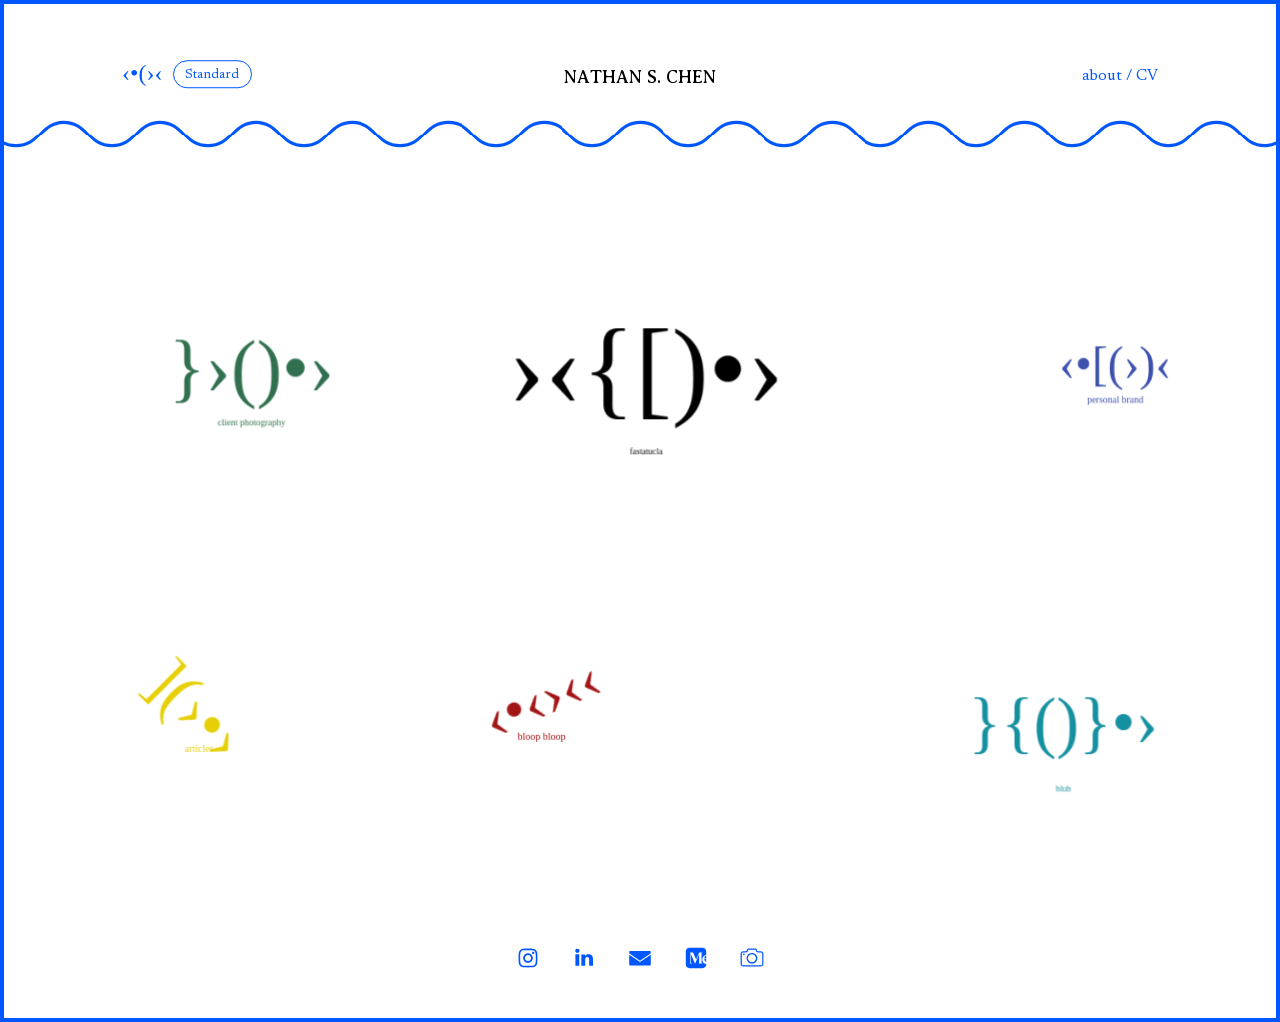
==== commit 281665f1: "Add Zarlab and PRForm showcases and refine fish animations" ====
--- a/index-alt.html
+++ b/index-alt.html
@@ -1,7 +1,7 @@
 <!DOCTYPE HTML><html lang="en"><head>
 <title>Nathan Chen — Aquarium</title>
 <link href="assets/css/home-fish.css?v=20260719-20" rel="stylesheet" type="text/css" />
-<link href="assets/css/home-alt.css?v=20261126-10" rel="stylesheet" type="text/css" />
+<link href="assets/css/home-alt.css?v=20261126-21" rel="stylesheet" type="text/css" />
 <meta charset="utf-8" /><meta name="viewport" content="width=device-width,initial-scale=1" /><meta name="color-scheme" content="light only" /><meta name="description" content="Nathan Chen" /><meta property="og:site_name" content="Nathan Chen" /><meta property="og:title" content="Nathan Chen" /><meta property="og:type" content="website" /><meta property="og:description" content="Nathan Chen" /><meta property="og:image" content="https://nathanschen.github.io/assets/images/card.jpg" /><meta property="og:url" content="https://nathanschen.github.io/" /><link rel="canonical" href="https://nathanschen.github.io/" /><meta property="og:image:type" content="image/jpeg" /><meta property="og:image:width" content="1280" /><meta property="og:image:height" content="800" /><meta property="twitter:card" content="summary_large_image" /><link href="assets/css/fonts.css" rel="stylesheet" type="text/css" /><style>html,body,div,span,applet,object,iframe,h1,h2,h3,h4,h5,h6,p,blockquote,pre,a,abbr,acronym,address,big,cite,code,del,dfn,em,img,ins,kbd,q,s,samp,small,strike,strong,sub,sup,tt,var,b,u,i,center,dl,dt,dd,ol,ul,li,fieldset,form,label,legend,table,caption,tbody,tfoot,thead,tr,th,td,article,aside,canvas,details,embed,figure,figcaption,footer,header,hgroup,menu,nav,output,ruby,section,summary,time,mark,audio,video{margin:0;padding:0;border:0;font-size:100%;font:inherit;vertical-align:baseline;}article,aside,details,figcaption,figure,footer,header,hgroup,menu,nav,section{display:block;}body{line-height:1;}ol,ul{list-style:none;}blockquote,q{quotes:none;}blockquote::before,blockquote::after,q::before,q::after{content:'';content:none;}table{border-collapse:collapse;border-spacing:0;}body{-webkit-text-size-adjust:none}mark{background-color:transparent;color:inherit}input::-moz-focus-inner{border:0;padding:0}input[type="text"],input[type="email"],select,textarea{-moz-appearance:none;-webkit-appearance:none;-ms-appearance:none;appearance:none}*, *::before, *::after {box-sizing: border-box;}@keyframes loading-spinner {0% {transform: rotate(0deg);}100% {transform: rotate(360deg);}}.deferred::before {content: '';display: block;width: 4rem;height: 4rem;position: absolute;top: 50%;left: 50%;margin: -2rem 0 0 -2rem;animation: loading-spinner 1s infinite linear;transition: opacity 0.25s ease;transition-delay: 0.5s;opacity: 0;z-index: -1;background-image: url('[data-uri]');background-position: center;background-repeat: no-repeat;background-size: 3rem;}.deferred.loading::before {opacity: 0.35;z-index: 0;}body {line-height: 1.0;min-height: var(--viewport-height);min-width: 320px;overflow-x: hidden;word-wrap: break-word;background-color: #0057FF;}body::after {background-color: #2B3240;content: '';display: block;pointer-events: none;position: fixed;transform: scale(1);z-index: 1;height: 100%;left: 0;opacity: 0;top: 0;transition: opacity 1.25s ease-in-out 0s, visibility 1.25s 0s;visibility: hidden;width: 100%;}body.is-loading::after {opacity: 1;visibility: visible;}:root {--background-height: 100vh;--site-language-alignment: left;--site-language-direction: ltr;--site-language-flex-alignment: flex-start;--site-language-indent-left: 1;--site-language-indent-right: 0;--site-language-margin-left: 0;--site-language-margin-right: auto;--viewport-height: 100vh;}html {font-size: 16pt;}u {text-decoration: underline;}strong {color: inherit;font-weight: bolder;}em {font-style: italic;}code {background-color: rgba(144,144,144,0.25);border-radius: 0.25em;font-family: 'Lucida Console', 'Courier New', monospace;font-size: 0.9em;font-weight: normal;letter-spacing: 0;margin: 0 0.25em;padding: 0.25em 0.5em;text-indent: 0;}mark {background-color: rgba(144,144,144,0.25);}spoiler-text {-webkit-text-stroke: 0;background-color: rgba(32,32,32,0.75);text-shadow: none;text-stroke: 0;color: transparent;cursor: pointer;transition: color 0.1s ease-in-out;}spoiler-text.active {color: #FFFFFF;cursor: text;}s {text-decoration: line-through;}sub {font-size: smaller;vertical-align: sub;}sup {font-size: smaller;vertical-align: super;}a {color: inherit;text-decoration: underline;transition: color 0.25s ease;}a[onclick]:not([href]) {cursor: pointer;}unloaded-script {display: none;}.site-wrapper {-webkit-overflow-scrolling: touch;align-items: center;display: flex;flex-direction: column;justify-content: center;min-height: var(--viewport-height);overflow: hidden;position: relative;z-index: 2;padding: 0.25rem 0.25rem 0.25rem 0.25rem;}.site-main {--alignment: left;--flex-alignment: flex-start;--indent-left: 1;--indent-right: 0;--margin-left: 0;--margin-right: auto;--border-radius-tl: 0;--border-radius-tr: 0;--border-radius-br: 0;--border-radius-bl: 0;align-items: center;display: flex;flex-grow: 0;flex-shrink: 0;justify-content: center;max-width: 100%;position: relative;text-align: var(--alignment);z-index: 1;background-color: #FFFFFF;}.site-main > .inner {--padding-horizontal: 6rem;--padding-vertical: 3rem;--spacing: 1rem;--width: 100vw;border-radius: var(--border-radius-tl) var(--border-radius-tr) var(--border-radius-br) var(--border-radius-bl);max-width: 100%;position: relative;width: var(--width);z-index: 1;padding: var(--padding-vertical) var(--padding-horizontal);}.site-main > .inner > header {margin-bottom: var(--spacing);border-top-left-radius: inherit;border-top-right-radius: inherit;}.site-main > .inner > footer {margin-top: var(--spacing);border-bottom-left-radius: inherit;border-bottom-right-radius: inherit;}.site-main > .inner > * > * {margin-top: var(--spacing);margin-bottom: var(--spacing);}.site-main > .inner > * > :first-child {margin-top: 0 !important;}.site-main > .inner > * > :last-child {margin-bottom: 0 !important;}.site-main > .inner > .full {margin-left: calc(var(--padding-horizontal) * -1);max-width: calc(100% + calc(var(--padding-horizontal) * 2) + 0.4725px);width: calc(100% + calc(var(--padding-horizontal) * 2) + 0.4725px);}.site-main > .inner > .full:first-child {border-top-left-radius: inherit;border-top-right-radius: inherit;margin-top: calc(var(--padding-vertical) * -1) !important;}.site-main > .inner > .full:last-child {border-bottom-left-radius: inherit;border-bottom-right-radius: inherit;margin-bottom: calc(var(--padding-vertical) * -1) !important;}.site-main > .inner > .full.screen {border-radius: 0 !important;max-width: 100vw;position: relative;width: 100vw;left: 50%;margin-left: -50vw;right: auto;}.site-main > .inner > * > .full {margin-left: calc(-6rem);max-width: calc(100% + 12rem + 0.4725px);width: calc(100% + 12rem + 0.4725px);}.site-main > .inner > * > .full.screen {border-radius: 0 !important;max-width: 100vw;position: relative;width: 100vw;left: 50%;margin-left: -50vw;right: auto;}.site-main > .inner > header > .full:first-child {border-top-left-radius: inherit;border-top-right-radius: inherit;margin-top: -3rem !important;}.site-main > .inner > footer > .full:last-child {margin-bottom: -3rem !important;border-bottom-left-radius: inherit;border-bottom-right-radius: inherit;}.site-main > .inner > header, .site-main > .inner > footer {transition: opacity 0.375s ease-in-out 0.5625s,filter 0.75s ease-in-out 0.5625s,visibility 0.375s linear 0.5625s;}.site-main > .inner > header.hidden, .site-main > .inner > footer.hidden {filter: blur(0.15);opacity: 0;transition: opacity 0.375s ease-in-out,visibility 0.375s;visibility: hidden;}.site-main > .inner > section {transition: opacity 0.75s ease-in-out 0.375s,filter 0.75s ease-in-out 0.375s,min-height 0.375s ease-in-out,max-height 0.375s ease-in-out;}.site-main > .inner > section.inactive {filter: blur(0.15rem);opacity: 0;transition: opacity 0.375s ease-in-out,filter 0.375s ease-in-out;}body.is-instant .site-main, body.is-instant .site-main > .inner > *,body.is-instant .site-main > .inner > section > * {transition: none !important;}body.is-instant::after {display: none !important;transition: none !important;}.text-component {direction: var(--site-language-direction);position: relative;}.text-component span.p {display: block;position: relative;}.text-component span[style], .text-component strong, .text-component a, .text-component code, .text-component mark, .text-component spoiler-text {-webkit-text-fill-color: currentcolor;}.text-component.instance-46 {text-align: left;color: #0057FF;font-family: 'Times New Roman', serif;font-size: 1.5em;line-height: 1.75;font-weight: 400;}.text-component.instance-46 a:hover {color: #3DA2FF;}.text-component.instance-46 a {text-decoration: none;}.text-component.instance-46 span.p:nth-child(n + 2) {margin-top: 1rem;}.text-component.instance-60:not(:first-child) {margin-top: 0rem !important;}.text-component.instance-60:not(:last-child) {margin-bottom: 0rem !important;}.text-component.instance-60 {text-align: center;color: #A11515;font-family: 'Times New Roman', serif;font-size: 3em;line-height: 1;font-weight: 400;}.text-component.instance-60 a:hover {color: #D97E7E;}.text-component.instance-60 a {text-decoration: none;}.text-component.instance-60 span.p:nth-child(n + 2) {margin-top: 1rem;}.text-component.instance-28:not(:first-child) {margin-top: 0rem !important;}.text-component.instance-28:not(:last-child) {margin-bottom: 0rem !important;}.text-component.instance-28 {text-align: center;color: #A11515;font-family: 'Times New Roman', serif;font-size: 0.625em;line-height: 1.75;font-weight: 400;}.text-component.instance-28 a:hover {color: #D97E7E;}.text-component.instance-28 a {text-decoration: none;}.text-component.instance-28 span.p:nth-child(n + 2) {margin-top: 1rem;}.text-component.instance-61:not(:first-child) {margin-top: 0rem !important;}.text-component.instance-61:not(:last-child) {margin-bottom: 0rem !important;}.text-component.instance-61 {text-align: right;color: #1590A1;font-family: 'Times New Roman', serif;font-size: 4em;line-height: 1.75;font-weight: 400;}.text-component.instance-61 a:hover {color: #78B9C2;}.text-component.instance-61 a {text-decoration: none;}.text-component.instance-61 span.p:nth-child(n + 2) {margin-top: 1rem;}.text-component.instance-25:not(:first-child) {margin-top: 0rem !important;}.text-component.instance-25:not(:last-child) {margin-bottom: 0rem !important;}.text-component.instance-25 {text-align: right;color: #1590A1;font-family: 'Times New Roman', serif;font-size: 0.625em;line-height: 1.75;font-weight: 400;}.text-component.instance-25 a:hover {color: #78B9C2;}.text-component.instance-25 a {text-decoration: none;}.text-component.instance-25 span.p:nth-child(n + 2) {margin-top: 1rem;}.text-component.instance-62:not(:first-child) {margin-top: 0rem !important;}.text-component.instance-62:not(:last-child) {margin-bottom: 0rem !important;}.text-component.instance-62 {text-align: left;color: #E6CF05;font-family: 'Times New Roman', serif;padding-left: 1.125rem;padding-right: 0;font-size: 3.25em;line-height: 1;font-weight: 400;}.text-component.instance-62 a:hover {color: #E3DC9A;}.text-component.instance-62 a {text-decoration: none;}.text-component.instance-62 span.p:nth-child(n + 2) {margin-top: 1rem;}.text-component.instance-27:not(:first-child) {margin-top: 0rem !important;}.text-component.instance-27:not(:last-child) {margin-bottom: 0rem !important;}.text-component.instance-27 {text-align: left;color: #E6CF05;font-family: 'Times New Roman', serif;padding-left: 1.125rem;padding-right: 0;font-size: 0.625em;line-height: 2.5;font-weight: 400;}.text-component.instance-27 a:hover {color: #E3DC9A;}.text-component.instance-27 a {text-decoration: none;}.text-component.instance-27 span.p:nth-child(n + 2) {margin-top: 1rem;}.text-component.instance-5 {text-align: right;color: #0057FF;font-family: 'Times New Roman', serif;font-size: 1em;line-height: 1.75;font-weight: 400;}.text-component.instance-5 a:hover {color: #3DA2FF;}.text-component.instance-5 a {text-decoration: none;}.text-component.instance-5 span.p:nth-child(n + 2) {margin-top: 1rem;}.text-component.instance-1:not(:first-child) {margin-top: 0rem !important;}.text-component.instance-1:not(:last-child) {margin-bottom: 0rem !important;}.text-component.instance-1 {text-align: right;color: #000000;font-family: 'Times New Roman', serif;font-size: 4.25em;line-height: 1.25;font-weight: 400;}.text-component.instance-1 a {color: #30704E;text-decoration: none;}.text-component.instance-1 a:hover {color: #89AD9A;}.text-component.instance-1 span.p:nth-child(n + 2) {margin-top: 1rem;}.text-component.instance-35:not(:first-child) {margin-top: 0rem !important;}.text-component.instance-35:not(:last-child) {margin-bottom: 0rem !important;}.text-component.instance-35 {text-align: right;color: #30704E;font-family: 'Times New Roman', serif;font-size: 0.625em;line-height: 1.75;font-weight: 400;}.text-component.instance-35 a:hover {color: #89AD9A;}.text-component.instance-35 a {text-decoration: none;}.text-component.instance-35 span.p:nth-child(n + 2) {margin-top: 1rem;}.text-component.instance-38:not(:first-child) {margin-top: 0rem !important;}.text-component.instance-38:not(:last-child) {margin-bottom: 0rem !important;}.text-component.instance-38 {text-align: left;color: #000000;font-family: 'Times New Roman', serif;font-size: 6.5em;line-height: 1.375;font-weight: 400;}.text-component.instance-38 a:hover {color: #B8B8B8;}.text-component.instance-38 a {text-decoration: none;}.text-component.instance-38 span.p:nth-child(n + 2) {margin-top: 1rem;}.text-component.instance-36:not(:first-child) {margin-top: 0rem !important;}.text-component.instance-36:not(:last-child) {margin-bottom: 0rem !important;}.text-component.instance-36 {text-align: left;color: #000000;font-family: 'Times New Roman', serif;font-size: 0.625em;line-height: 1.75;font-weight: 400;}.text-component.instance-36 a:hover {color: #B8B8B8;}.text-component.instance-36 a {text-decoration: none;}.text-component.instance-36 span.p:nth-child(n + 2) {margin-top: 1rem;}.text-component.instance-45:not(:first-child) {margin-top: 0rem !important;}.text-component.instance-45:not(:last-child) {margin-bottom: 0rem !important;}.text-component.instance-45 {text-align: center;color: #3E51AD;font-family: 'Times New Roman', serif;padding-left: 1.125rem;padding-right: 1.125rem;font-size: 2.5em;line-height: 1;font-weight: 400;}.text-component.instance-45 a:hover {color: #808DCF;}.text-component.instance-45 a {text-decoration: none;}.text-component.instance-45 span.p:nth-child(n + 2) {margin-top: 1rem;}.text-component.instance-29:not(:first-child) {margin-top: 0rem !important;}.text-component.instance-29:not(:last-child) {margin-bottom: 0rem !important;}.text-component.instance-29 {text-align: center;color: #3E51AD;font-family: 'Times New Roman', serif;padding-left: 1.125rem;padding-right: 1.125rem;font-size: 0.625em;line-height: 2.5;font-weight: 400;}.text-component.instance-29 a:hover {color: #808DCF;}.text-component.instance-29 a {text-decoration: none;}.text-component.instance-29 span.p:nth-child(n + 2) {margin-top: 1rem;}.text-component.instance-34:not(:first-child) {margin-top: 2.5rem !important;}.text-component.instance-34:not(:last-child) {margin-bottom: 2.5rem !important;}.text-component.instance-34 {text-align: center;color: #000000;font-family: 'Averia Serif Libre', serif;font-size: 1em;line-height: 1.25;font-weight: 400;}.text-component.instance-34 a {text-decoration: underline;}.text-component.instance-34 a:hover {text-decoration: none;}.text-component.instance-34 span.p:nth-child(n + 2) {margin-top: 1rem;}.text-component.instance-3 {text-align: center;color: #000000;font-family: 'Averia Serif Libre', serif;font-size: 1.5em;line-height: 1.75;font-weight: 400;}.text-component.instance-3 a:hover {color: #FF828A;}.text-component.instance-3 a {text-decoration: underline;}.text-component.instance-3 span.p:nth-child(n + 2) {margin-top: 1rem;}.text-component.instance-41:not(:first-child) {margin-top: 2rem !important;}.text-component.instance-41:not(:last-child) {margin-bottom: 2rem !important;}.text-component.instance-41 {text-align: left;color: #0057FF;font-family: 'Mona Sans', sans-serif;font-size: 0.875em;line-height: 1.125;font-weight: 400;}.text-component.instance-41 a {text-decoration: underline;}.text-component.instance-41 a:hover {text-decoration: none;}.text-component.instance-41 span.p:nth-child(n + 2) {margin-top: 0.5rem;}.text-component.instance-65 {text-align: left;color: #000000;font-family: 'Newsreader', serif;font-size: 2.5em;line-height: 1.25;font-weight: 300;}.text-component.instance-65 a {text-decoration: underline;}.text-component.instance-65 a:hover {text-decoration: none;}.text-component.instance-65 span.p:nth-child(n + 2) {margin-top: 1rem;}.text-component.instance-30:not(:first-child) {margin-top: 2.25rem !important;}.text-component.instance-30:not(:last-child) {margin-bottom: 2.25rem !important;}.text-component.instance-30 {text-align: left;color: #000000;font-family: 'Newsreader', serif;font-size: 2.5em;line-height: 1.25;font-weight: 300;}.text-component.instance-30 a {text-decoration: underline;}.text-component.instance-30 a:hover {text-decoration: none;}.text-component.instance-30 span.p:nth-child(n + 2) {margin-top: 1rem;}.text-component.instance-32:not(:first-child) {margin-top: 1rem !important;}.text-component.instance-32:not(:last-child) {margin-bottom: 1rem !important;}.text-component.instance-32 {text-align: left;color: #0057FF;font-family: 'Mona Sans', sans-serif;font-size: 0.875em;line-height: 1.125;font-weight: 800;}.text-component.instance-32 a {text-decoration: underline;}.text-component.instance-32 a:hover {text-decoration: none;}.text-component.instance-32 span.p:nth-child(n + 2) {margin-top: 0.5rem;}.text-component.instance-31:not(:first-child) {margin-top: 0.5rem !important;}.text-component.instance-31:not(:last-child) {margin-bottom: 0.5rem !important;}.text-component.instance-31 {text-align: left;color: #000000;font-family: 'Mona Sans', sans-serif;font-size: 0.875em;line-height: 1.125;font-weight: 400;}.text-component.instance-31 a {text-decoration: underline;}.text-component.instance-31 a:hover {text-decoration: none;}.text-component.instance-31 span.p:nth-child(n + 2) {margin-top: 0.5rem;}.text-component.instance-23:not(:first-child) {margin-top: 1rem !important;}.text-component.instance-23:not(:last-child) {margin-bottom: 1rem !important;}.text-component.instance-23 {text-align: left;color: #0057FF;font-family: 'Mona Sans', sans-serif;font-size: 0.875em;line-height: 1.125;font-weight: 600;}.text-component.instance-23 a {text-decoration: underline;}.text-component.instance-23 a:hover {text-decoration: none;}.text-component.instance-23 span.p:nth-child(n + 2) {margin-top: 0.5rem;}.text-component.instance-40:not(:first-child) {margin-top: 0.5rem !important;}.text-component.instance-40:not(:last-child) {margin-bottom: 0.5rem !important;}.text-component.instance-40 {text-align: left;color: #000000;font-family: 'Mona Sans', sans-serif;font-size: 0.875em;line-height: 1.125;font-weight: 400;}.text-component.instance-40 a {text-decoration: underline;}.text-component.instance-40 a:hover {text-decoration: none;}.text-component.instance-40 span.p:nth-child(n + 2) {margin-top: 0.5rem;}.text-component.instance-64:not(:first-child) {margin-top: 1rem !important;}.text-component.instance-64:not(:last-child) {margin-bottom: 1rem !important;}.text-component.instance-64 {text-align: left;color: #0057FF;font-family: 'Mona Sans', sans-serif;font-size: 0.875em;line-height: 1.125;font-weight: 400;}.text-component.instance-64 a {text-decoration: underline;}.text-component.instance-64 a:hover {text-decoration: none;}.text-component.instance-64 span.p:nth-child(n + 2) {margin-top: 0.5rem;}.text-component.instance-12:not(:first-child) {margin-top: 0.5rem !important;}.text-component.instance-12:not(:last-child) {margin-bottom: 0.5rem !important;}.text-component.instance-12 {text-align: left;color: #000000;font-family: 'Mona Sans', sans-serif;font-size: 0.875em;line-height: 1.125;font-weight: 400;}.text-component.instance-12 a {text-decoration: underline;}.text-component.instance-12 a:hover {text-decoration: none;}.text-component.instance-12 span.p:nth-child(n + 2) {margin-top: 0.5rem;}.text-component.instance-4:not(:first-child) {margin-top: 2.875rem !important;}.text-component.instance-4:not(:last-child) {margin-bottom: 2.875rem !important;}.text-component.instance-4 {text-align: center;color: #000000;font-family: 'Averia Serif Libre', serif;letter-spacing: 0.05rem;width: calc(100% + 0.05rem);font-size: 2.125em;line-height: 1.375;font-weight: 400;}.text-component.instance-4 a {text-decoration: underline;}.text-component.instance-4 a:hover {text-decoration: none;}.text-component.instance-4 span.p:nth-child(n + 2) {margin-top: 1rem;}.text-component.instance-17:not(:first-child) {margin-top: 4rem !important;}.text-component.instance-17:not(:last-child) {margin-bottom: 4rem !important;}.text-component.instance-17 {text-align: center;color: #000000;font-family: 'Averia Serif Libre', serif;letter-spacing: 0.05rem;width: calc(100% + 0.05rem);font-size: 1em;line-height: 1.375;font-weight: 300;}.text-component.instance-17 a {text-decoration: underline;}.text-component.instance-17 a:hover {text-decoration: none;}.text-component.instance-17 span.p:nth-child(n + 2) {margin-top: 1rem;}.text-component.instance-24:not(:first-child) {margin-top: 0.25rem !important;}.text-component.instance-24:not(:last-child) {margin-bottom: 0.25rem !important;}.text-component.instance-24 {text-align: center;color: #000000;font-family: 'Averia Serif Libre', serif;letter-spacing: 0.05rem;width: calc(100% + 0.05rem);font-size: 1em;line-height: 1.375;font-weight: 300;}.text-component.instance-24 a {text-decoration: underline;}.text-component.instance-24 a:hover {text-decoration: none;}.text-component.instance-24 span.p:nth-child(n + 2) {margin-top: 1rem;}.text-component.instance-16 {text-align: center;color: #000000;font-family: 'Averia Serif Libre', serif;letter-spacing: 0.05rem;width: calc(100% + 0.05rem);font-size: 2.5em;line-height: 1.375;font-weight: 700;}.text-component.instance-16 a {text-decoration: underline;}.text-component.instance-16 a:hover {text-decoration: none;}.text-component.instance-16 span.p:nth-child(n + 2) {margin-top: 1rem;}.text-component.instance-22:not(:first-child) {margin-top: 0.25rem !important;}.text-component.instance-22:not(:last-child) {margin-bottom: 0.25rem !important;}.text-component.instance-22 {text-align: center;color: #000000;font-family: 'Averia Serif Libre', serif;letter-spacing: 0.05rem;width: calc(100% + 0.05rem);font-size: 1em;line-height: 1.375;font-weight: 300;}.text-component.instance-22 a {text-decoration: underline;}.text-component.instance-22 a:hover {text-decoration: none;}.text-component.instance-22 span.p:nth-child(n + 2) {margin-top: 1rem;}.text-component.instance-6:not(:first-child) {margin-top: 3rem !important;}.text-component.instance-6:not(:last-child) {margin-bottom: 3rem !important;}.text-component.instance-6 {text-align: center;color: #000000;font-family: 'Averia Serif Libre', serif;letter-spacing: 0.05rem;width: calc(100% + 0.05rem);font-size: 1.375em;line-height: 1.375;font-weight: 400;}.text-component.instance-6 a {text-decoration: underline;}.text-component.instance-6 a:hover {text-decoration: none;}.text-component.instance-6 span.p:nth-child(n + 2) {margin-top: 1rem;}.text-component.instance-37:not(:first-child) {margin-top: 3rem !important;}.text-component.instance-37:not(:last-child) {margin-bottom: 3rem !important;}.text-component.instance-37 {text-align: center;color: #000000;font-family: 'Averia Serif Libre', serif;letter-spacing: 0.05rem;width: calc(100% + 0.05rem);font-size: 1em;line-height: 1.375;font-weight: 400;}.text-component.instance-37 a {text-decoration: underline;}.text-component.instance-37 a:hover {text-decoration: none;}.text-component.instance-37 span.p:nth-child(n + 2) {margin-top: 1rem;}.text-component.instance-18:not(:first-child) {margin-top: 3rem !important;}.text-component.instance-18:not(:last-child) {margin-bottom: 3rem !important;}.text-component.instance-18 {text-align: center;color: #000000;font-family: 'Averia Serif Libre', serif;letter-spacing: 0.05rem;width: calc(100% + 0.05rem);font-size: 1.375em;line-height: 1.375;font-weight: 400;}.text-component.instance-18 a {text-decoration: underline;}.text-component.instance-18 a:hover {text-decoration: none;}.text-component.instance-18 span.p:nth-child(n + 2) {margin-top: 1rem;}.text-component.instance-2:not(:first-child) {margin-top: 3rem !important;}.text-component.instance-2:not(:last-child) {margin-bottom: 3rem !important;}.text-component.instance-2 {text-align: center;color: #000000;font-family: 'Averia Serif Libre', serif;letter-spacing: 0.05rem;width: calc(100% + 0.05rem);font-size: 1em;line-height: 1.375;font-weight: 400;}.text-component.instance-2 a {text-decoration: underline;}.text-component.instance-2 a:hover {text-decoration: none;}.text-component.instance-2 span.p:nth-child(n + 2) {margin-top: 1rem;}.text-component.instance-19:not(:first-child) {margin-top: 0rem !important;}.text-component.instance-19:not(:last-child) {margin-bottom: 0rem !important;}.text-component.instance-19 {text-align: center;color: #000000;font-family: 'Averia Serif Libre', serif;letter-spacing: 0.05rem;width: calc(100% + 0.05rem);font-size: 2.5em;line-height: 1.375;font-weight: 700;}.text-component.instance-19 a {text-decoration: underline;}.text-component.instance-19 a:hover {text-decoration: none;}.text-component.instance-19 span.p:nth-child(n + 2) {margin-top: 1rem;}.text-component.instance-44:not(:first-child) {margin-top: 0.25rem !important;}.text-component.instance-44:not(:last-child) {margin-bottom: 0.25rem !important;}.text-component.instance-44 {text-align: center;color: #000000;font-family: 'Averia Serif Libre', serif;letter-spacing: 0.05rem;width: calc(100% + 0.05rem);font-size: 1.25em;line-height: 1.375;font-weight: 300;}.text-component.instance-44 a {text-decoration: underline;}.text-component.instance-44 a:hover {text-decoration: none;}.text-component.instance-44 span.p:nth-child(n + 2) {margin-top: 1rem;}.text-component.instance-42:not(:first-child) {margin-top: 1rem !important;}.text-component.instance-42:not(:last-child) {margin-bottom: 1rem !important;}.text-component.instance-42 {text-align: left;color: #000000;font-family: 'Newsreader', serif;letter-spacing: 0.05rem;width: calc(100% + 0.05rem);font-size: 1em;line-height: 1.375;font-weight: 300;}.text-component.instance-42 a {text-decoration: underline;}.text-component.instance-42 a:hover {text-decoration: none;}.text-component.instance-42 span.p:nth-child(n + 2) {margin-top: 1rem;}.text-component.instance-33:not(:first-child) {margin-top: 0.25rem !important;}.text-component.instance-33:not(:last-child) {margin-bottom: 0.25rem !important;}.text-component.instance-33 {text-align: left;color: #000000;font-family: 'Averia Serif Libre', serif;letter-spacing: 0.05rem;width: calc(100% + 0.05rem);font-size: 0.75em;line-height: 1.375;font-weight: 300;}.text-component.instance-33 a {text-decoration: underline;}.text-component.instance-33 a:hover {text-decoration: none;}.text-component.instance-33 span.p:nth-child(n + 2) {margin-top: 1rem;}.text-component.instance-20:not(:first-child) {margin-top: 2rem !important;}.text-component.instance-20:not(:last-child) {margin-bottom: 2rem !important;}.text-component.instance-20 {text-align: left;color: #0057FF;font-family: 'Mona Sans', sans-serif;font-size: 0.875em;line-height: 1.125;font-weight: 400;}.text-component.instance-20 a {text-decoration: underline;}.text-component.instance-20 a:hover {text-decoration: none;}.text-component.instance-20 span.p:nth-child(n + 2) {margin-top: 0.5rem;}.text-component.instance-50:not(:first-child) {margin-top: 1rem !important;}.text-component.instance-50:not(:last-child) {margin-bottom: 1rem !important;}.text-component.instance-50 {text-align: left;color: #000000;font-family: 'Newsreader', serif;letter-spacing: 0.05rem;width: calc(100% + 0.05rem);font-size: 1em;line-height: 1.375;font-weight: 300;}.text-component.instance-50 a {text-decoration: underline;}.text-component.instance-50 a:hover {text-decoration: none;}.text-component.instance-50 span.p:nth-child(n + 2) {margin-top: 1rem;}.text-component.instance-39:not(:first-child) {margin-top: 5rem !important;}.text-component.instance-39:not(:last-child) {margin-bottom: 5rem !important;}.text-component.instance-39 {text-align: center;color: #000000;font-family: 'DM Sans', sans-serif;letter-spacing: 0.05rem;width: calc(100% + 0.05rem);font-size: 1.25em;line-height: 1.375;font-weight: 400;}.text-component.instance-39 a {text-decoration: underline;}.text-component.instance-39 a:hover {text-decoration: none;}.text-component.instance-39 span.p:nth-child(n + 2) {margin-top: 1rem;}.text-component.instance-11:not(:first-child) {margin-top: 3rem !important;}.text-component.instance-11:not(:last-child) {margin-bottom: 3rem !important;}.text-component.instance-11 {text-align: center;color: #000000;font-family: 'Averia Serif Libre', serif;letter-spacing: 0.05rem;width: calc(100% + 0.05rem);font-size: 2.5em;line-height: 1.375;font-weight: 700;}.text-component.instance-11 a {text-decoration: underline;}.text-component.instance-11 a:hover {text-decoration: none;}.text-component.instance-11 span.p:nth-child(n + 2) {margin-top: 1rem;}.text-component.instance-13:not(:first-child) {margin-top: 1rem !important;}.text-component.instance-13:not(:last-child) {margin-bottom: 1rem !important;}.text-component.instance-13 {text-align: left;color: #000000;font-family: 'Newsreader', serif;letter-spacing: 0.05rem;width: calc(100% + 0.05rem);font-size: 1.75em;line-height: 1.25;font-weight: 400;}.text-component.instance-13 a {text-decoration: underline;}.text-component.instance-13 a:hover {text-decoration: none;}.text-component.instance-13 span.p:nth-child(n + 2) {margin-top: 1rem;}.text-component.instance-9:not(:first-child) {margin-top: 0.5rem !important;}.text-component.instance-9:not(:last-child) {margin-bottom: 0.5rem !important;}.text-component.instance-9 {text-align: left;color: #000000;font-family: 'Newsreader', serif;letter-spacing: 0.05rem;width: calc(100% + 0.05rem);font-size: 1em;line-height: 1.375;font-weight: 400;}.text-component.instance-9 a {text-decoration: underline;}.text-component.instance-9 a:hover {text-decoration: none;}.text-component.instance-9 span.p:nth-child(n + 2) {margin-top: 1rem;}.text-component.instance-15:not(:first-child) {margin-top: 0.5rem !important;}.text-component.instance-15:not(:last-child) {margin-bottom: 0.5rem !important;}.text-component.instance-15 {text-align: left;color: #000000;font-family: 'Newsreader', serif;letter-spacing: 0.05rem;width: calc(100% + 0.05rem);font-size: 1em;line-height: 1.375;font-weight: 400;}.text-component.instance-15 a {text-decoration: underline;}.text-component.instance-15 a:hover {text-decoration: none;}.text-component.instance-15 span.p:nth-child(n + 2) {margin-top: 1rem;}.text-component.instance-7:not(:first-child) {margin-top: 0.5rem !important;}.text-component.instance-7:not(:last-child) {margin-bottom: 0.5rem !important;}.text-component.instance-7 {text-align: left;color: #000000;font-family: 'Newsreader', serif;letter-spacing: 0.05rem;width: calc(100% + 0.05rem);font-size: 1em;line-height: 1.375;font-weight: 400;}.text-component.instance-7 a {text-decoration: underline;}.text-component.instance-7 a:hover {text-decoration: none;}.text-component.instance-7 span.p:nth-child(n + 2) {margin-top: 1rem;}.text-component.instance-8:not(:first-child) {margin-top: 1rem !important;}.text-component.instance-8:not(:last-child) {margin-bottom: 1rem !important;}.text-component.instance-8 {text-align: left;color: #000000;font-family: 'Newsreader', serif;letter-spacing: 0.05rem;width: calc(100% + 0.05rem);font-size: 1.75em;line-height: 1.25;font-weight: 400;}.text-component.instance-8 a {text-decoration: underline;}.text-component.instance-8 a:hover {text-decoration: none;}.text-component.instance-8 span.p:nth-child(n + 2) {margin-top: 1rem;}.text-component.instance-14:not(:first-child) {margin-top: 0.5rem !important;}.text-component.instance-14:not(:last-child) {margin-bottom: 0.5rem !important;}.text-component.instance-14 {text-align: left;color: #000000;font-family: 'Newsreader', serif;letter-spacing: 0.05rem;width: calc(100% + 0.05rem);font-size: 1em;line-height: 1.375;font-weight: 400;}.text-component.instance-14 a {text-decoration: underline;}.text-component.instance-14 a:hover {text-decoration: none;}.text-component.instance-14 span.p:nth-child(n + 2) {margin-top: 1rem;}.text-component.instance-10:not(:first-child) {margin-top: 0.5rem !important;}.text-component.instance-10:not(:last-child) {margin-bottom: 0.5rem !important;}.text-component.instance-10 {text-align: left;color: #000000;font-family: 'Newsreader', serif;letter-spacing: 0.05rem;width: calc(100% + 0.05rem);font-size: 1em;line-height: 1.375;font-weight: 400;}.text-component.instance-10 a {text-decoration: underline;}.text-component.instance-10 a:hover {text-decoration: none;}.text-component.instance-10 span.p:nth-child(n + 2) {margin-top: 1rem;}.text-component.instance-53 {text-align: center;color: #0057FF;font-family: 'Times New Roman', serif;font-size: 7em;line-height: 1.75;font-weight: 400;}.text-component.instance-53 a:hover {color: #3DA2FF;}.text-component.instance-53 a {text-decoration: none;}.text-component.instance-53 span.p:nth-child(n + 2) {margin-top: 1rem;}.text-component.instance-43:not(:first-child) {margin-top: 1rem !important;}.text-component.instance-43:not(:last-child) {margin-bottom: 1rem !important;}.text-component.instance-43 {text-align: left;color: #000000;font-family: 'Newsreader', serif;letter-spacing: 0.05rem;width: calc(100% + 0.05rem);font-size: 1em;line-height: 1.375;font-weight: 300;}.text-component.instance-43 a {text-decoration: underline;}.text-component.instance-43 a:hover {text-decoration: none;}.text-component.instance-43 span.p:nth-child(n + 2) {margin-top: 1rem;}.text-component.instance-52:not(:first-child) {margin-top: 1rem !important;}.text-component.instance-52:not(:last-child) {margin-bottom: 1rem !important;}.text-component.instance-52 {text-align: left;color: #000000;font-family: 'Newsreader', serif;letter-spacing: 0.05rem;width: calc(100% + 0.05rem);font-size: 1em;line-height: 1.375;font-weight: 300;}.text-component.instance-52 a {text-decoration: underline;}.text-component.instance-52 a:hover {text-decoration: none;}.text-component.instance-52 span.p:nth-child(n + 2) {margin-top: 1rem;}.text-component.instance-54 {text-align: center;color: #0057FF;font-family: 'Times New Roman', serif;font-size: 7em;line-height: 1.75;font-weight: 400;}.text-component.instance-54 a:hover {color: #3DA2FF;}.text-component.instance-54 a {text-decoration: none;}.text-component.instance-54 span.p:nth-child(n + 2) {margin-top: 1rem;}.text-component.instance-57:not(:first-child) {margin-top: 1rem !important;}.text-component.instance-57:not(:last-child) {margin-bottom: 1rem !important;}.text-component.instance-57 {text-align: left;color: #000000;font-family: 'Newsreader', serif;letter-spacing: 0.05rem;width: calc(100% + 0.05rem);font-size: 1em;line-height: 1.375;font-weight: 300;}.text-component.instance-57 a {text-decoration: underline;}.text-component.instance-57 a:hover {text-decoration: none;}.text-component.instance-57 span.p:nth-child(n + 2) {margin-top: 1rem;}.text-component.instance-63 {text-align: center;color: #0057FF;font-family: 'Times New Roman', serif;font-size: 7em;line-height: 1.75;font-weight: 400;}.text-component.instance-63 a:hover {color: #3DA2FF;}.text-component.instance-63 a {text-decoration: none;}.text-component.instance-63 span.p:nth-child(n + 2) {margin-top: 1rem;}.text-component.instance-55:not(:first-child) {margin-top: 1rem !important;}.text-component.instance-55:not(:last-child) {margin-bottom: 1rem !important;}.text-component.instance-55 {text-align: left;color: #000000;font-family: 'Newsreader', serif;letter-spacing: 0.05rem;width: calc(100% + 0.05rem);font-size: 1em;line-height: 1.375;font-weight: 300;}.text-component.instance-55 a {text-decoration: underline;}.text-component.instance-55 a:hover {text-decoration: none;}.text-component.instance-55 span.p:nth-child(n + 2) {margin-top: 1rem;}.text-component.instance-59:not(:first-child) {margin-top: 1rem !important;}.text-component.instance-59:not(:last-child) {margin-bottom: 1rem !important;}.text-component.instance-59 {text-align: left;color: #000000;font-family: 'Newsreader', serif;letter-spacing: 0.05rem;width: calc(100% + 0.05rem);font-size: 1em;line-height: 1.375;font-weight: 400;}.text-component.instance-59 a {text-decoration: underline;}.text-component.instance-59 a:hover {text-decoration: none;}.text-component.instance-59 span.p:nth-child(n + 2) {margin-top: 1rem;}.text-component.instance-21 {text-align: center;color: #000000;font-family: 'Newsreader', serif;letter-spacing: 0.05rem;width: calc(100% + 0.05rem);font-size: 2.5em;line-height: 1.375;font-weight: 400;}.text-component.instance-21 a {text-decoration: underline;}.text-component.instance-21 a:hover {text-decoration: none;}.text-component.instance-21 span.p:nth-child(n + 2) {margin-top: 1rem;}.text-component.instance-51:not(:first-child) {margin-top: 1rem !important;}.text-component.instance-51:not(:last-child) {margin-bottom: 1rem !important;}.text-component.instance-51 {text-align: left;color: #000000;font-family: 'DM Sans', sans-serif;letter-spacing: 0.05rem;width: calc(100% + 0.05rem);font-size: 1em;line-height: 1.375;font-weight: 400;}.text-component.instance-51 a {text-decoration: underline;}.text-component.instance-51 a:hover {text-decoration: none;}.text-component.instance-51 span.p:nth-child(n + 2) {margin-top: 1rem;}.text-component.instance-49 {text-align: center;color: #000000;font-family: 'DM Sans', sans-serif;letter-spacing: 0.05rem;width: calc(100% + 0.05rem);font-size: 2.5em;line-height: 1.375;font-weight: 400;}.text-component.instance-49 a {text-decoration: underline;}.text-component.instance-49 a:hover {text-decoration: none;}.text-component.instance-49 span.p:nth-child(n + 2) {margin-top: 1rem;}.text-component.instance-58:not(:first-child) {margin-top: 1rem !important;}.text-component.instance-58:not(:last-child) {margin-bottom: 1rem !important;}.text-component.instance-58 {text-align: left;color: #000000;font-family: 'Averia Serif Libre', serif;letter-spacing: 0.05rem;width: calc(100% + 0.05rem);font-size: 1em;line-height: 1.375;font-weight: 700;}.text-component.instance-58 a {text-decoration: underline;}.text-component.instance-58 a:hover {text-decoration: none;}.text-component.instance-58 span.p:nth-child(n + 2) {margin-top: 1rem;}.text-component.instance-47 {text-align: center;color: #000000;font-family: 'Averia Serif Libre', serif;letter-spacing: 0.05rem;width: calc(100% + 0.05rem);font-size: 2.5em;line-height: 1.375;font-weight: 700;}.text-component.instance-47 a {text-decoration: underline;}.text-component.instance-47 a:hover {text-decoration: none;}.text-component.instance-47 span.p:nth-child(n + 2) {margin-top: 1rem;}.text-component.instance-56:not(:first-child) {margin-top: 1rem !important;}.text-component.instance-56:not(:last-child) {margin-bottom: 1rem !important;}.text-component.instance-56 {text-align: left;color: #000000;font-family: 'Times New Roman', serif;letter-spacing: 0.05rem;width: calc(100% + 0.05rem);font-size: 1em;line-height: 1.375;font-weight: 400;}.text-component.instance-56 a {text-decoration: underline;}.text-component.instance-56 a:hover {text-decoration: none;}.text-component.instance-56 span.p:nth-child(n + 2) {margin-top: 1rem;}.text-component.instance-48 {text-align: center;color: #000000;font-family: 'Times New Roman', serif;letter-spacing: 0.05rem;width: calc(100% + 0.05rem);font-size: 2.5em;line-height: 1.375;font-weight: 400;}.text-component.instance-48 a {text-decoration: underline;}.text-component.instance-48 a:hover {text-decoration: none;}.text-component.instance-48 span.p:nth-child(n + 2) {margin-top: 1rem;}.text-component.instance-26 {text-align: center;color: #0057FF;font-family: 'Times New Roman', serif;font-size: 1.25em;line-height: 2.5;font-weight: 400;}.text-component.instance-26 a:hover {color: #3DA2FF;}.text-component.instance-26 a {text-decoration: none;}.text-component.instance-26 span.p:nth-child(n + 2) {margin-top: 1rem;}.container-component {position: relative;}.container-component > .wrapper {vertical-align: top;position: relative;max-width: 100%;border-radius: inherit;}.container-component > .wrapper > .inner {vertical-align: top;position: relative;max-width: 100%;border-radius: inherit;text-align: var(--alignment);}.container-component.full:first-child > .wrapper {border-top-left-radius: inherit;border-top-right-radius: inherit;}.container-component.full:last-child > .wrapper {border-bottom-left-radius: inherit;border-bottom-right-radius: inherit;}.container-component.full:first-child > .wrapper > .inner {border-top-left-radius: inherit;border-top-right-radius: inherit;}.container-component.full:last-child > .wrapper > .inner {border-bottom-left-radius: inherit;border-bottom-right-radius: inherit;}.container-component.instance-1 {display: flex;width: 100%;align-items: center;justify-content: center;background-color: transparent;}.container-component.instance-1 > .wrapper > .inner {--gutters: calc(var(--padding-horizontal) * 2);--padding-horizontal: 1.375rem;--padding-vertical: 0rem;padding: var(--padding-vertical) var(--padding-horizontal);}.container-component.instance-1 > .wrapper {max-width: var(--width);width: 100%;}.container-component.instance-1.default > .wrapper > .inner > * {margin-bottom: var(--spacing);margin-top: var(--spacing);}.container-component.instance-1.default > .wrapper > .inner > *:first-child {margin-top: 0 !important;}.container-component.instance-1.default > .wrapper > .inner > *:last-child {margin-bottom: 0 !important;}.container-component.instance-1.columns > .wrapper > .inner {flex-wrap: wrap;display: flex;align-items: center;}.container-component.instance-1.columns > .wrapper > .inner > * {flex-grow: 0;flex-shrink: 0;max-width: 100%;text-align: var(--alignment);padding: 0 0 0 var(--gutters);}.container-component.instance-1.columns > .wrapper > .inner > * > * {margin-bottom: var(--spacing);margin-top: var(--spacing);}.container-component.instance-1.columns > .wrapper > .inner > * > *:first-child {margin-top: 0 !important;}.container-component.instance-1.columns > .wrapper > .inner > * > *:last-child {margin-bottom: 0 !important;}.container-component.instance-1.columns > .wrapper > .inner > *:first-child {margin-left: calc(var(--gutters) * -1);}.container-component.instance-1.default > .wrapper > .inner > .full {margin-left: calc(var(--padding-horizontal) * -1);max-width: none !important;width: calc(100% + (var(--padding-horizontal) * 2) + 0.4725px);}.container-component.instance-1.default > .wrapper > .inner > .full:first-child {margin-top: calc(var(--padding-vertical) * -1) !important;border-top-left-radius: inherit;border-top-right-radius: inherit;}.container-component.instance-1.default > .wrapper > .inner > .full:last-child {margin-bottom: calc(var(--padding-vertical) * -1) !important;border-bottom-left-radius: inherit;border-bottom-right-radius: inherit;}.container-component.instance-1.columns > .wrapper > .inner > div > .full {margin-left: calc(var(--gutters) * -0.5);max-width: none !important;width: calc(100% + var(--gutters) + 0.4725px);}.container-component.instance-1.columns > .wrapper > .inner > div:first-child > .full {margin-left: calc(var(--padding-horizontal) * -1);width: calc(100% + var(--padding-horizontal) + calc(var(--gutters) * 0.5) + 0.4725px);}.container-component.instance-1.columns > .wrapper > .inner > div:last-child > .full {width: calc(100% + var(--padding-horizontal) + calc(var(--gutters) * 0.5) + 0.4725px);}.container-component.instance-1.columns > .wrapper > .inner > div > .full:first-child {margin-top: calc(var(--padding-vertical) * -1) !important;}.container-component.instance-1.columns > .wrapper > .inner > div > .full:last-child {margin-bottom: calc(var(--padding-vertical) * -1) !important;}.container-component.instance-1.columns > .wrapper > .inner > .full {align-self: stretch;}.container-component.instance-1.columns > .wrapper > .inner > .full:first-child {border-bottom-left-radius: inherit;border-top-left-radius: inherit;}.container-component.instance-1.columns > .wrapper > .inner > .full:last-child {border-bottom-right-radius: inherit;border-top-right-radius: inherit;}.container-component.instance-1.columns > .wrapper > .inner > .full > .full:first-child:last-child {border-radius: inherit;height: calc(100% + (var(--padding-vertical) * 2));}.container-component.instance-1.columns > .wrapper > .inner > .full > .full:first-child:last-child > * {border-radius: inherit;height: 100%;position: absolute;width: 100%;}.container-component.instance-1 > .wrapper > .inner > :nth-child(1) {width: calc(50% + (var(--gutters) / 2));}.container-component.instance-1 > .wrapper > .inner > :nth-child(2) {width: calc(50% + (var(--gutters) / 2));}.container-component.instance-5 {display: flex;width: 100%;align-items: center;justify-content: center;background-color: transparent;}.container-component.instance-5 > .wrapper > .inner {--gutters: calc(var(--padding-horizontal) * 2);--padding-horizontal: 1.125rem;--padding-vertical: 0rem;padding: var(--padding-vertical) var(--padding-horizontal);}.container-component.instance-5 > .wrapper {max-width: var(--width);width: 100%;}.container-component.instance-5.default > .wrapper > .inner > * {margin-bottom: var(--spacing);margin-top: var(--spacing);}.container-component.instance-5.default > .wrapper > .inner > *:first-child {margin-top: 0 !important;}.container-component.instance-5.default > .wrapper > .inner > *:last-child {margin-bottom: 0 !important;}.container-component.instance-5.columns > .wrapper > .inner {flex-wrap: wrap;display: flex;align-items: flex-start;}.container-component.instance-5.columns > .wrapper > .inner > * {flex-grow: 0;flex-shrink: 0;max-width: 100%;text-align: var(--alignment);padding: 0 0 0 var(--gutters);}.container-component.instance-5.columns > .wrapper > .inner > * > * {margin-bottom: var(--spacing);margin-top: var(--spacing);}.container-component.instance-5.columns > .wrapper > .inner > * > *:first-child {margin-top: 0 !important;}.container-component.instance-5.columns > .wrapper > .inner > * > *:last-child {margin-bottom: 0 !important;}.container-component.instance-5.columns > .wrapper > .inner > *:first-child {margin-left: calc(var(--gutters) * -1);}.container-component.instance-5.default > .wrapper > .inner > .full {margin-left: calc(var(--padding-horizontal) * -1);max-width: none !important;width: calc(100% + (var(--padding-horizontal) * 2) + 0.4725px);}.container-component.instance-5.default > .wrapper > .inner > .full:first-child {margin-top: calc(var(--padding-vertical) * -1) !important;border-top-left-radius: inherit;border-top-right-radius: inherit;}.container-component.instance-5.default > .wrapper > .inner > .full:last-child {margin-bottom: calc(var(--padding-vertical) * -1) !important;border-bottom-left-radius: inherit;border-bottom-right-radius: inherit;}.container-component.instance-5.columns > .wrapper > .inner > div > .full {margin-left: calc(var(--gutters) * -0.5);max-width: none !important;width: calc(100% + var(--gutters) + 0.4725px);}.container-component.instance-5.columns > .wrapper > .inner > div:first-child > .full {margin-left: calc(var(--padding-horizontal) * -1);width: calc(100% + var(--padding-horizontal) + calc(var(--gutters) * 0.5) + 0.4725px);}.container-component.instance-5.columns > .wrapper > .inner > div:last-child > .full {width: calc(100% + var(--padding-horizontal) + calc(var(--gutters) * 0.5) + 0.4725px);}.container-component.instance-5.columns > .wrapper > .inner > div > .full:first-child {margin-top: calc(var(--padding-vertical) * -1) !important;}.container-component.instance-5.columns > .wrapper > .inner > div > .full:last-child {margin-bottom: calc(var(--padding-vertical) * -1) !important;}.container-component.instance-5.columns > .wrapper > .inner > div:first-child, .container-component.instance-5.columns > .wrapper > .inner > div:first-child > .full:first-child {border-top-left-radius: inherit;}.container-component.instance-5.columns > .wrapper > .inner > div:last-child, .container-component.instance-5.columns > .wrapper > .inner > div:last-child > .full:first-child {border-top-right-radius: inherit;}.container-component.instance-5.columns > .wrapper > .inner > .full {align-self: stretch;}.container-component.instance-5.columns > .wrapper > .inner > .full:first-child {border-bottom-left-radius: inherit;border-top-left-radius: inherit;}.container-component.instance-5.columns > .wrapper > .inner > .full:last-child {border-bottom-right-radius: inherit;border-top-right-radius: inherit;}.container-component.instance-5.columns > .wrapper > .inner > .full > .full:first-child:last-child {border-radius: inherit;height: calc(100% + (var(--padding-vertical) * 2));}.container-component.instance-5.columns > .wrapper > .inner > .full > .full:first-child:last-child > * {border-radius: inherit;height: 100%;position: absolute;width: 100%;}.container-component.instance-5 > .wrapper > .inner > :nth-child(1) {width: calc(33.33333% + (var(--gutters) / 3));}.container-component.instance-5 > .wrapper > .inner > :nth-child(2) {width: calc(33.33333% + (var(--gutters) / 3));}.container-component.instance-5 > .wrapper > .inner > :nth-child(3) {width: calc(33.33333% + (var(--gutters) / 3));--alignment: right;--flex-alignment: flex-end;--indent-left: 0;--indent-right: 1;--margin-left: auto;--margin-right: 0;}.container-component.instance-2 {display: flex;width: 100%;align-items: center;justify-content: center;background-color: transparent;}.container-component.instance-2 > .wrapper > .inner {--gutters: calc(var(--padding-horizontal) * 2);--padding-horizontal: 1.125rem;--padding-vertical: 0rem;padding: var(--padding-vertical) var(--padding-horizontal);}.container-component.instance-2 > .wrapper {max-width: var(--width);width: 100%;}.container-component.instance-2.default > .wrapper > .inner > * {margin-bottom: var(--spacing);margin-top: var(--spacing);}.container-component.instance-2.default > .wrapper > .inner > *:first-child {margin-top: 0 !important;}.container-component.instance-2.default > .wrapper > .inner > *:last-child {margin-bottom: 0 !important;}.container-component.instance-2.columns > .wrapper > .inner {flex-wrap: wrap;display: flex;align-items: flex-end;}.container-component.instance-2.columns > .wrapper > .inner > * {flex-grow: 0;flex-shrink: 0;max-width: 100%;text-align: var(--alignment);padding: 0 0 0 var(--gutters);}.container-component.instance-2.columns > .wrapper > .inner > * > * {margin-bottom: var(--spacing);margin-top: var(--spacing);}.container-component.instance-2.columns > .wrapper > .inner > * > *:first-child {margin-top: 0 !important;}.container-component.instance-2.columns > .wrapper > .inner > * > *:last-child {margin-bottom: 0 !important;}.container-component.instance-2.columns > .wrapper > .inner > *:first-child {margin-left: calc(var(--gutters) * -1);}.container-component.instance-2.default > .wrapper > .inner > .full {margin-left: calc(var(--padding-horizontal) * -1);max-width: none !important;width: calc(100% + (var(--padding-horizontal) * 2) + 0.4725px);}.container-component.instance-2.default > .wrapper > .inner > .full:first-child {margin-top: calc(var(--padding-vertical) * -1) !important;border-top-left-radius: inherit;border-top-right-radius: inherit;}.container-component.instance-2.default > .wrapper > .inner > .full:last-child {margin-bottom: calc(var(--padding-vertical) * -1) !important;border-bottom-left-radius: inherit;border-bottom-right-radius: inherit;}.container-component.instance-2.columns > .wrapper > .inner > div > .full {margin-left: calc(var(--gutters) * -0.5);max-width: none !important;width: calc(100% + var(--gutters) + 0.4725px);}.container-component.instance-2.columns > .wrapper > .inner > div:first-child > .full {margin-left: calc(var(--padding-horizontal) * -1);width: calc(100% + var(--padding-horizontal) + calc(var(--gutters) * 0.5) + 0.4725px);}.container-component.instance-2.columns > .wrapper > .inner > div:last-child > .full {width: calc(100% + var(--padding-horizontal) + calc(var(--gutters) * 0.5) + 0.4725px);}.container-component.instance-2.columns > .wrapper > .inner > div > .full:first-child {margin-top: calc(var(--padding-vertical) * -1) !important;}.container-component.instance-2.columns > .wrapper > .inner > div > .full:last-child {margin-bottom: calc(var(--padding-vertical) * -1) !important;}.container-component.instance-2.columns > .wrapper > .inner > div:first-child, .container-component.instance-2.columns > .wrapper > .inner > div:first-child > .full:last-child {border-bottom-left-radius: inherit;}.container-component.instance-2.columns > .wrapper > .inner > div:last-child, .container-component.instance-2.columns > .wrapper > .inner > div:last-child > .full:last-child {border-bottom-right-radius: inherit;}.container-component.instance-2.columns > .wrapper > .inner > .full {align-self: stretch;}.container-component.instance-2.columns > .wrapper > .inner > .full:first-child {border-bottom-left-radius: inherit;border-top-left-radius: inherit;}.container-component.instance-2.columns > .wrapper > .inner > .full:last-child {border-bottom-right-radius: inherit;border-top-right-radius: inherit;}.container-component.instance-2.columns > .wrapper > .inner > .full > .full:first-child:last-child {border-radius: inherit;height: calc(100% + (var(--padding-vertical) * 2));}.container-component.instance-2.columns > .wrapper > .inner > .full > .full:first-child:last-child > * {border-radius: inherit;height: 100%;position: absolute;width: 100%;}.container-component.instance-2 > .wrapper > .inner > :nth-child(1) {width: calc(25% + (var(--gutters) / 4));}.container-component.instance-2 > .wrapper > .inner > :nth-child(2) {width: calc(25% + (var(--gutters) / 4));}.container-component.instance-2 > .wrapper > .inner > :nth-child(3) {width: calc(25% + (var(--gutters) / 4));--alignment: right;--flex-alignment: flex-end;--indent-left: 0;--indent-right: 1;--margin-left: auto;--margin-right: 0;}.container-component.instance-2 > .wrapper > .inner > :nth-child(4) {width: calc(25% + (var(--gutters) / 4));}.container-component.instance-4 {display: flex;width: 100%;align-items: center;justify-content: center;background-color: transparent;}.container-component.instance-4 > .wrapper > .inner {--gutters: 5rem;--padding-horizontal: 0rem;--padding-vertical: 0rem;padding: var(--padding-vertical) var(--padding-horizontal);}.container-component.instance-4 > .wrapper {max-width: var(--width);width: 100%;}.container-component.instance-4.default > .wrapper > .inner > * {margin-bottom: var(--spacing);margin-top: var(--spacing);}.container-component.instance-4.default > .wrapper > .inner > *:first-child {margin-top: 0 !important;}.container-component.instance-4.default > .wrapper > .inner > *:last-child {margin-bottom: 0 !important;}.container-component.instance-4.columns > .wrapper > .inner {flex-wrap: wrap;display: flex;align-items: flex-start;}.container-component.instance-4.columns > .wrapper > .inner > * {flex-grow: 0;flex-shrink: 0;max-width: 100%;text-align: var(--alignment);padding: 0 0 0 var(--gutters);}.container-component.instance-4.columns > .wrapper > .inner > * > * {margin-bottom: var(--spacing);margin-top: var(--spacing);}.container-component.instance-4.columns > .wrapper > .inner > * > *:first-child {margin-top: 0 !important;}.container-component.instance-4.columns > .wrapper > .inner > * > *:last-child {margin-bottom: 0 !important;}.container-component.instance-4.columns > .wrapper > .inner > *:first-child {margin-left: calc(var(--gutters) * -1);}.container-component.instance-4.default > .wrapper > .inner > .full {margin-left: calc(var(--padding-horizontal) * -1);max-width: none !important;width: calc(100% + (var(--padding-horizontal) * 2) + 0.4725px);}.container-component.instance-4.default > .wrapper > .inner > .full:first-child {margin-top: calc(var(--padding-vertical) * -1) !important;border-top-left-radius: inherit;border-top-right-radius: inherit;}.container-component.instance-4.default > .wrapper > .inner > .full:last-child {margin-bottom: calc(var(--padding-vertical) * -1) !important;border-bottom-left-radius: inherit;border-bottom-right-radius: inherit;}.container-component.instance-4.columns > .wrapper > .inner > div > .full {margin-left: calc(var(--gutters) * -0.5);max-width: none !important;width: calc(100% + var(--gutters) + 0.4725px);}.container-component.instance-4.columns > .wrapper > .inner > div:first-child > .full {margin-left: calc(var(--padding-horizontal) * -1);width: calc(100% + var(--padding-horizontal) + calc(var(--gutters) * 0.5) + 0.4725px);}.container-component.instance-4.columns > .wrapper > .inner > div:last-child > .full {width: calc(100% + var(--padding-horizontal) + calc(var(--gutters) * 0.5) + 0.4725px);}.container-component.instance-4.columns > .wrapper > .inner > div > .full:first-child {margin-top: calc(var(--padding-vertical) * -1) !important;}.container-component.instance-4.columns > .wrapper > .inner > div > .full:last-child {margin-bottom: calc(var(--padding-vertical) * -1) !important;}.container-component.instance-4.columns > .wrapper > .inner > div:first-child, .container-component.instance-4.columns > .wrapper > .inner > div:first-child > .full:first-child {border-top-left-radius: inherit;}.container-component.instance-4.columns > .wrapper > .inner > div:last-child, .container-component.instance-4.columns > .wrapper > .inner > div:last-child > .full:first-child {border-top-right-radius: inherit;}.container-component.instance-4.columns > .wrapper > .inner > .full {align-self: stretch;}.container-component.instance-4.columns > .wrapper > .inner > .full:first-child {border-bottom-left-radius: inherit;border-top-left-radius: inherit;}.container-component.instance-4.columns > .wrapper > .inner > .full:last-child {border-bottom-right-radius: inherit;border-top-right-radius: inherit;}.container-component.instance-4.columns > .wrapper > .inner > .full > .full:first-child:last-child {border-radius: inherit;height: calc(100% + (var(--padding-vertical) * 2));}.container-component.instance-4.columns > .wrapper > .inner > .full > .full:first-child:last-child > * {border-radius: inherit;height: 100%;position: absolute;width: 100%;}.container-component.instance-4 > .wrapper > .inner > :nth-child(1) {width: calc(70% + (var(--gutters) / 2));}.container-component.instance-4 > .wrapper > .inner > :nth-child(2) {width: calc(30% + (var(--gutters) / 2));}.container-component.instance-6 {display: flex;width: 100%;align-items: center;justify-content: center;background-color: transparent;}.container-component.instance-6:not(:first-child) {margin-top: 3rem !important;}.container-component.instance-6:not(:last-child) {margin-bottom: 3rem !important;}.container-component.instance-6 > .wrapper > .inner {--gutters: 5rem;--padding-horizontal: 0rem;--padding-vertical: 0rem;padding: var(--padding-vertical) var(--padding-horizontal);}.container-component.instance-6 > .wrapper {max-width: var(--width);width: 100%;}.container-component.instance-6.default > .wrapper > .inner > * {margin-bottom: var(--spacing);margin-top: var(--spacing);}.container-component.instance-6.default > .wrapper > .inner > *:first-child {margin-top: 0 !important;}.container-component.instance-6.default > .wrapper > .inner > *:last-child {margin-bottom: 0 !important;}.container-component.instance-6.columns > .wrapper > .inner {flex-wrap: wrap;display: flex;align-items: center;}.container-component.instance-6.columns > .wrapper > .inner > * {flex-grow: 0;flex-shrink: 0;max-width: 100%;text-align: var(--alignment);padding: 0 0 0 var(--gutters);}.container-component.instance-6.columns > .wrapper > .inner > * > * {margin-bottom: var(--spacing);margin-top: var(--spacing);}.container-component.instance-6.columns > .wrapper > .inner > * > *:first-child {margin-top: 0 !important;}.container-component.instance-6.columns > .wrapper > .inner > * > *:last-child {margin-bottom: 0 !important;}.container-component.instance-6.columns > .wrapper > .inner > *:first-child {margin-left: calc(var(--gutters) * -1);}.container-component.instance-6.default > .wrapper > .inner > .full {margin-left: calc(var(--padding-horizontal) * -1);max-width: none !important;width: calc(100% + (var(--padding-horizontal) * 2) + 0.4725px);}.container-component.instance-6.default > .wrapper > .inner > .full:first-child {margin-top: calc(var(--padding-vertical) * -1) !important;border-top-left-radius: inherit;border-top-right-radius: inherit;}.container-component.instance-6.default > .wrapper > .inner > .full:last-child {margin-bottom: calc(var(--padding-vertical) * -1) !important;border-bottom-left-radius: inherit;border-bottom-right-radius: inherit;}.container-component.instance-6.columns > .wrapper > .inner > div > .full {margin-left: calc(var(--gutters) * -0.5);max-width: none !important;width: calc(100% + var(--gutters) + 0.4725px);}.container-component.instance-6.columns > .wrapper > .inner > div:first-child > .full {margin-left: calc(var(--padding-horizontal) * -1);width: calc(100% + var(--padding-horizontal) + calc(var(--gutters) * 0.5) + 0.4725px);}.container-component.instance-6.columns > .wrapper > .inner > div:last-child > .full {width: calc(100% + var(--padding-horizontal) + calc(var(--gutters) * 0.5) + 0.4725px);}.container-component.instance-6.columns > .wrapper > .inner > div > .full:first-child {margin-top: calc(var(--padding-vertical) * -1) !important;}.container-component.instance-6.columns > .wrapper > .inner > div > .full:last-child {margin-bottom: calc(var(--padding-vertical) * -1) !important;}.container-component.instance-6.columns > .wrapper > .inner > .full {align-self: stretch;}.container-component.instance-6.columns > .wrapper > .inner > .full:first-child {border-bottom-left-radius: inherit;border-top-left-radius: inherit;}.container-component.instance-6.columns > .wrapper > .inner > .full:last-child {border-bottom-right-radius: inherit;border-top-right-radius: inherit;}.container-component.instance-6.columns > .wrapper > .inner > .full > .full:first-child:last-child {border-radius: inherit;height: calc(100% + (var(--padding-vertical) * 2));}.container-component.instance-6.columns > .wrapper > .inner > .full > .full:first-child:last-child > * {border-radius: inherit;height: 100%;position: absolute;width: 100%;}.container-component.instance-6 > .wrapper > .inner > :nth-child(1) {width: calc(70% + (var(--gutters) / 2));}.container-component.instance-6 > .wrapper > .inner > :nth-child(2) {width: calc(30% + (var(--gutters) / 2));}.container-component.instance-7 {display: flex;width: 100%;align-items: center;justify-content: center;background-color: transparent;}.container-component.instance-7:not(:first-child) {margin-top: 3rem !important;}.container-component.instance-7:not(:last-child) {margin-bottom: 3rem !important;}.container-component.instance-7 > .wrapper > .inner {--gutters: 5rem;--padding-horizontal: 0rem;--padding-vertical: 0rem;padding: var(--padding-vertical) var(--padding-horizontal);}.container-component.instance-7 > .wrapper {max-width: var(--width);width: 100%;}.container-component.instance-7.default > .wrapper > .inner > * {margin-bottom: var(--spacing);margin-top: var(--spacing);}.container-component.instance-7.default > .wrapper > .inner > *:first-child {margin-top: 0 !important;}.container-component.instance-7.default > .wrapper > .inner > *:last-child {margin-bottom: 0 !important;}.container-component.instance-7.columns > .wrapper > .inner {flex-wrap: wrap;display: flex;align-items: center;}.container-component.instance-7.columns > .wrapper > .inner > * {flex-grow: 0;flex-shrink: 0;max-width: 100%;text-align: var(--alignment);padding: 0 0 0 var(--gutters);}.container-component.instance-7.columns > .wrapper > .inner > * > * {margin-bottom: var(--spacing);margin-top: var(--spacing);}.container-component.instance-7.columns > .wrapper > .inner > * > *:first-child {margin-top: 0 !important;}.container-component.instance-7.columns > .wrapper > .inner > * > *:last-child {margin-bottom: 0 !important;}.container-component.instance-7.columns > .wrapper > .inner > *:first-child {margin-left: calc(var(--gutters) * -1);}.container-component.instance-7.default > .wrapper > .inner > .full {margin-left: calc(var(--padding-horizontal) * -1);max-width: none !important;width: calc(100% + (var(--padding-horizontal) * 2) + 0.4725px);}.container-component.instance-7.default > .wrapper > .inner > .full:first-child {margin-top: calc(var(--padding-vertical) * -1) !important;border-top-left-radius: inherit;border-top-right-radius: inherit;}.container-component.instance-7.default > .wrapper > .inner > .full:last-child {margin-bottom: calc(var(--padding-vertical) * -1) !important;border-bottom-left-radius: inherit;border-bottom-right-radius: inherit;}.container-component.instance-7.columns > .wrapper > .inner > div > .full {margin-left: calc(var(--gutters) * -0.5);max-width: none !important;width: calc(100% + var(--gutters) + 0.4725px);}.container-component.instance-7.columns > .wrapper > .inner > div:first-child > .full {margin-left: calc(var(--padding-horizontal) * -1);width: calc(100% + var(--padding-horizontal) + calc(var(--gutters) * 0.5) + 0.4725px);}.container-component.instance-7.columns > .wrapper > .inner > div:last-child > .full {width: calc(100% + var(--padding-horizontal) + calc(var(--gutters) * 0.5) + 0.4725px);}.container-component.instance-7.columns > .wrapper > .inner > div > .full:first-child {margin-top: calc(var(--padding-vertical) * -1) !important;}.container-component.instance-7.columns > .wrapper > .inner > div > .full:last-child {margin-bottom: calc(var(--padding-vertical) * -1) !important;}.container-component.instance-7.columns > .wrapper > .inner > .full {align-self: stretch;}.container-component.instance-7.columns > .wrapper > .inner > .full:first-child {border-bottom-left-radius: inherit;border-top-left-radius: inherit;}.container-component.instance-7.columns > .wrapper > .inner > .full:last-child {border-bottom-right-radius: inherit;border-top-right-radius: inherit;}.container-component.instance-7.columns > .wrapper > .inner > .full > .full:first-child:last-child {border-radius: inherit;height: calc(100% + (var(--padding-vertical) * 2));}.container-component.instance-7.columns > .wrapper > .inner > .full > .full:first-child:last-child > * {border-radius: inherit;height: 100%;position: absolute;width: 100%;}.container-component.instance-7 > .wrapper > .inner > :nth-child(1) {width: calc(30% + (var(--gutters) / 2));}.container-component.instance-7 > .wrapper > .inner > :nth-child(2) {width: calc(70% + (var(--gutters) / 2));}.container-component.instance-8 {display: flex;width: 100%;align-items: center;justify-content: center;background-color: transparent;}.container-component.instance-8:not(:first-child) {margin-top: 3rem !important;}.container-component.instance-8:not(:last-child) {margin-bottom: 3rem !important;}.container-component.instance-8 > .wrapper > .inner {--gutters: 5rem;--padding-horizontal: 0rem;--padding-vertical: 0rem;padding: var(--padding-vertical) var(--padding-horizontal);}.container-component.instance-8 > .wrapper {max-width: var(--width);width: 100%;}.container-component.instance-8.default > .wrapper > .inner > * {margin-bottom: var(--spacing);margin-top: var(--spacing);}.container-component.instance-8.default > .wrapper > .inner > *:first-child {margin-top: 0 !important;}.container-component.instance-8.default > .wrapper > .inner > *:last-child {margin-bottom: 0 !important;}.container-component.instance-8.columns > .wrapper > .inner {flex-wrap: wrap;display: flex;align-items: flex-start;}.container-component.instance-8.columns > .wrapper > .inner > * {flex-grow: 0;flex-shrink: 0;max-width: 100%;text-align: var(--alignment);padding: 0 0 0 var(--gutters);}.container-component.instance-8.columns > .wrapper > .inner > * > * {margin-bottom: var(--spacing);margin-top: var(--spacing);}.container-component.instance-8.columns > .wrapper > .inner > * > *:first-child {margin-top: 0 !important;}.container-component.instance-8.columns > .wrapper > .inner > * > *:last-child {margin-bottom: 0 !important;}.container-component.instance-8.columns > .wrapper > .inner > *:first-child {margin-left: calc(var(--gutters) * -1);}.container-component.instance-8.default > .wrapper > .inner > .full {margin-left: calc(var(--padding-horizontal) * -1);max-width: none !important;width: calc(100% + (var(--padding-horizontal) * 2) + 0.4725px);}.container-component.instance-8.default > .wrapper > .inner > .full:first-child {margin-top: calc(var(--padding-vertical) * -1) !important;border-top-left-radius: inherit;border-top-right-radius: inherit;}.container-component.instance-8.default > .wrapper > .inner > .full:last-child {margin-bottom: calc(var(--padding-vertical) * -1) !important;border-bottom-left-radius: inherit;border-bottom-right-radius: inherit;}.container-component.instance-8.columns > .wrapper > .inner > div > .full {margin-left: calc(var(--gutters) * -0.5);max-width: none !important;width: calc(100% + var(--gutters) + 0.4725px);}.container-component.instance-8.columns > .wrapper > .inner > div:first-child > .full {margin-left: calc(var(--padding-horizontal) * -1);width: calc(100% + var(--padding-horizontal) + calc(var(--gutters) * 0.5) + 0.4725px);}.container-component.instance-8.columns > .wrapper > .inner > div:last-child > .full {width: calc(100% + var(--padding-horizontal) + calc(var(--gutters) * 0.5) + 0.4725px);}.container-component.instance-8.columns > .wrapper > .inner > div > .full:first-child {margin-top: calc(var(--padding-vertical) * -1) !important;}.container-component.instance-8.columns > .wrapper > .inner > div > .full:last-child {margin-bottom: calc(var(--padding-vertical) * -1) !important;}.container-component.instance-8.columns > .wrapper > .inner > div:first-child, .container-component.instance-8.columns > .wrapper > .inner > div:first-child > .full:first-child {border-top-left-radius: inherit;}.container-component.instance-8.columns > .wrapper > .inner > div:last-child, .container-component.instance-8.columns > .wrapper > .inner > div:last-child > .full:first-child {border-top-right-radius: inherit;}.container-component.instance-8.columns > .wrapper > .inner > .full {align-self: stretch;}.container-component.instance-8.columns > .wrapper > .inner > .full:first-child {border-bottom-left-radius: inherit;border-top-left-radius: inherit;}.container-component.instance-8.columns > .wrapper > .inner > .full:last-child {border-bottom-right-radius: inherit;border-top-right-radius: inherit;}.container-component.instance-8.columns > .wrapper > .inner > .full > .full:first-child:last-child {border-radius: inherit;height: calc(100% + (var(--padding-vertical) * 2));}.container-component.instance-8.columns > .wrapper > .inner > .full > .full:first-child:last-child > * {border-radius: inherit;height: 100%;position: absolute;width: 100%;}.container-component.instance-8 > .wrapper > .inner > :nth-child(1) {width: calc(33.33333% + (var(--gutters) / 3));}.container-component.instance-8 > .wrapper > .inner > :nth-child(2) {width: calc(33.33333% + (var(--gutters) / 3));}.container-component.instance-8 > .wrapper > .inner > :nth-child(3) {width: calc(33.33333% + (var(--gutters) / 3));}.container-component.instance-9 {display: flex;width: 100%;align-items: center;justify-content: center;background-color: transparent;}.container-component.instance-9:not(:first-child) {margin-top: 3rem !important;}.container-component.instance-9:not(:last-child) {margin-bottom: 3rem !important;}.container-component.instance-9 > .wrapper > .inner {--gutters: 5rem;--padding-horizontal: 0rem;--padding-vertical: 0rem;padding: var(--padding-vertical) var(--padding-horizontal);}.container-component.instance-9 > .wrapper {max-width: var(--width);width: 100%;}.container-component.instance-9.default > .wrapper > .inner > * {margin-bottom: var(--spacing);margin-top: var(--spacing);}.container-component.instance-9.default > .wrapper > .inner > *:first-child {margin-top: 0 !important;}.container-component.instance-9.default > .wrapper > .inner > *:last-child {margin-bottom: 0 !important;}.container-component.instance-9.columns > .wrapper > .inner {flex-wrap: wrap;display: flex;align-items: flex-start;}.container-component.instance-9.columns > .wrapper > .inner > * {flex-grow: 0;flex-shrink: 0;max-width: 100%;text-align: var(--alignment);padding: 0 0 0 var(--gutters);}.container-component.instance-9.columns > .wrapper > .inner > * > * {margin-bottom: var(--spacing);margin-top: var(--spacing);}.container-component.instance-9.columns > .wrapper > .inner > * > *:first-child {margin-top: 0 !important;}.container-component.instance-9.columns > .wrapper > .inner > * > *:last-child {margin-bottom: 0 !important;}.container-component.instance-9.columns > .wrapper > .inner > *:first-child {margin-left: calc(var(--gutters) * -1);}.container-component.instance-9.default > .wrapper > .inner > .full {margin-left: calc(var(--padding-horizontal) * -1);max-width: none !important;width: calc(100% + (var(--padding-horizontal) * 2) + 0.4725px);}.container-component.instance-9.default > .wrapper > .inner > .full:first-child {margin-top: calc(var(--padding-vertical) * -1) !important;border-top-left-radius: inherit;border-top-right-radius: inherit;}.container-component.instance-9.default > .wrapper > .inner > .full:last-child {margin-bottom: calc(var(--padding-vertical) * -1) !important;border-bottom-left-radius: inherit;border-bottom-right-radius: inherit;}.container-component.instance-9.columns > .wrapper > .inner > div > .full {margin-left: calc(var(--gutters) * -0.5);max-width: none !important;width: calc(100% + var(--gutters) + 0.4725px);}.container-component.instance-9.columns > .wrapper > .inner > div:first-child > .full {margin-left: calc(var(--padding-horizontal) * -1);width: calc(100% + var(--padding-horizontal) + calc(var(--gutters) * 0.5) + 0.4725px);}.container-component.instance-9.columns > .wrapper > .inner > div:last-child > .full {width: calc(100% + var(--padding-horizontal) + calc(var(--gutters) * 0.5) + 0.4725px);}.container-component.instance-9.columns > .wrapper > .inner > div > .full:first-child {margin-top: calc(var(--padding-vertical) * -1) !important;}.container-component.instance-9.columns > .wrapper > .inner > div > .full:last-child {margin-bottom: calc(var(--padding-vertical) * -1) !important;}.container-component.instance-9.columns > .wrapper > .inner > div:first-child, .container-component.instance-9.columns > .wrapper > .inner > div:first-child > .full:first-child {border-top-left-radius: inherit;}.container-component.instance-9.columns > .wrapper > .inner > div:last-child, .container-component.instance-9.columns > .wrapper > .inner > div:last-child > .full:first-child {border-top-right-radius: inherit;}.container-component.instance-9.columns > .wrapper > .inner > .full {align-self: stretch;}.container-component.instance-9.columns > .wrapper > .inner > .full:first-child {border-bottom-left-radius: inherit;border-top-left-radius: inherit;}.container-component.instance-9.columns > .wrapper > .inner > .full:last-child {border-bottom-right-radius: inherit;border-top-right-radius: inherit;}.container-component.instance-9.columns > .wrapper > .inner > .full > .full:first-child:last-child {border-radius: inherit;height: calc(100% + (var(--padding-vertical) * 2));}.container-component.instance-9.columns > .wrapper > .inner > .full > .full:first-child:last-child > * {border-radius: inherit;height: 100%;position: absolute;width: 100%;}.container-component.instance-9 > .wrapper > .inner > :nth-child(1) {width: calc(33.33333% + (var(--gutters) / 3));}.container-component.instance-9 > .wrapper > .inner > :nth-child(2) {width: calc(33.33333% + (var(--gutters) / 3));}.container-component.instance-9 > .wrapper > .inner > :nth-child(3) {width: calc(33.33333% + (var(--gutters) / 3));}.container-component.instance-3 {display: flex;width: 100%;align-items: center;justify-content: center;background-color: transparent;}.container-component.instance-3 > .wrapper > .inner {--gutters: 3rem;--padding-horizontal: 5rem;--padding-vertical: 0rem;padding: var(--padding-vertical) var(--padding-horizontal);}.container-component.instance-3 > .wrapper {max-width: var(--width);width: 100%;}.container-component.instance-3.default > .wrapper > .inner > * {margin-bottom: var(--spacing);margin-top: var(--spacing);}.container-component.instance-3.default > .wrapper > .inner > *:first-child {margin-top: 0 !important;}.container-component.instance-3.default > .wrapper > .inner > *:last-child {margin-bottom: 0 !important;}.container-component.instance-3.columns > .wrapper > .inner {flex-wrap: wrap;display: flex;align-items: flex-start;}.container-component.instance-3.columns > .wrapper > .inner > * {flex-grow: 0;flex-shrink: 0;max-width: 100%;text-align: var(--alignment);padding: 0 0 0 var(--gutters);}.container-component.instance-3.columns > .wrapper > .inner > * > * {margin-bottom: var(--spacing);margin-top: var(--spacing);}.container-component.instance-3.columns > .wrapper > .inner > * > *:first-child {margin-top: 0 !important;}.container-component.instance-3.columns > .wrapper > .inner > * > *:last-child {margin-bottom: 0 !important;}.container-component.instance-3.columns > .wrapper > .inner > *:first-child {margin-left: calc(var(--gutters) * -1);}.container-component.instance-3.default > .wrapper > .inner > .full {margin-left: calc(var(--padding-horizontal) * -1);max-width: none !important;width: calc(100% + (var(--padding-horizontal) * 2) + 0.4725px);}.container-component.instance-3.default > .wrapper > .inner > .full:first-child {margin-top: calc(var(--padding-vertical) * -1) !important;border-top-left-radius: inherit;border-top-right-radius: inherit;}.container-component.instance-3.default > .wrapper > .inner > .full:last-child {margin-bottom: calc(var(--padding-vertical) * -1) !important;border-bottom-left-radius: inherit;border-bottom-right-radius: inherit;}.container-component.instance-3.columns > .wrapper > .inner > div > .full {margin-left: calc(var(--gutters) * -0.5);max-width: none !important;width: calc(100% + var(--gutters) + 0.4725px);}.container-component.instance-3.columns > .wrapper > .inner > div:first-child > .full {margin-left: calc(var(--padding-horizontal) * -1);width: calc(100% + var(--padding-horizontal) + calc(var(--gutters) * 0.5) + 0.4725px);}.container-component.instance-3.columns > .wrapper > .inner > div:last-child > .full {width: calc(100% + var(--padding-horizontal) + calc(var(--gutters) * 0.5) + 0.4725px);}.container-component.instance-3.columns > .wrapper > .inner > div > .full:first-child {margin-top: calc(var(--padding-vertical) * -1) !important;}.container-component.instance-3.columns > .wrapper > .inner > div > .full:last-child {margin-bottom: calc(var(--padding-vertical) * -1) !important;}.container-component.instance-3.columns > .wrapper > .inner > div:first-child, .container-component.instance-3.columns > .wrapper > .inner > div:first-child > .full:first-child {border-top-left-radius: inherit;}.container-component.instance-3.columns > .wrapper > .inner > div:last-child, .container-component.instance-3.columns > .wrapper > .inner > div:last-child > .full:first-child {border-top-right-radius: inherit;}.container-component.instance-3.columns > .wrapper > .inner > .full {align-self: stretch;}.container-component.instance-3.columns > .wrapper > .inner > .full:first-child {border-bottom-left-radius: inherit;border-top-left-radius: inherit;}.container-component.instance-3.columns > .wrapper > .inner > .full:last-child {border-bottom-right-radius: inherit;border-top-right-radius: inherit;}.container-component.instance-3.columns > .wrapper > .inner > .full > .full:first-child:last-child {border-radius: inherit;height: calc(100% + (var(--padding-vertical) * 2));}.container-component.instance-3.columns > .wrapper > .inner > .full > .full:first-child:last-child > * {border-radius: inherit;height: 100%;position: absolute;width: 100%;}.container-component.instance-3 > .wrapper > .inner > :nth-child(1) {width: calc(80% + (var(--gutters) / 2));--alignment: left;--flex-alignment: flex-start;--indent-left: 1;--indent-right: 0;--margin-left: 0;--margin-right: auto;}.container-component.instance-3 > .wrapper > .inner > :nth-child(2) {width: calc(20% + (var(--gutters) / 2));}#footer {margin-top: 2rem !important;}.divider-component {align-items: center;border: 0;display: flex;justify-content: var(--flex-alignment);min-height: 1rem;padding: 0;position: relative;width: 100%;}.divider-component::before {content: '';}.divider-component.instance-7:not(:first-child) {margin-top: 0.5rem !important;}.divider-component.instance-7:not(:last-child) {margin-bottom: 0.5rem !important;}.divider-component.instance-7::before {width: 100%;height: 3rem;background-size: auto 200.1%;background-image: url('data:image/svg+xml;charset=utf8,%3Csvg%20xmlns%3D%22http%3A%2F%2Fwww.w3.org%2F2000%2Fsvg%22%20x%3D%220px%22%20y%3D%220px%22%20viewBox%3D%220%200%20512%20512%22%20width%3D%22512%22%20height%3D%22512%22%20preserveAspectRatio%3D%22none%22%3E%3Cstyle%3Epath%20%7Bfill%3A%20none%3Bstroke-width%3A%203px%3Bstroke%3A%20%230057FF%3Bvector-effect%3A%20non-scaling-stroke%3B%7D%3C%2Fstyle%3E%3Cpath%20d%3D%22M0%2C320c128%2C0%2C128-128%2C256-128s128%2C128%2C256%2C128%22%20%2F%3E%3C%2Fsvg%3E');background-position: center center;background-repeat: repeat-x;}.divider-component.instance-3::before {width: 100%;border-top: dashed 1px #E3E3E3;height: 1px;}.divider-component.instance-9::before {width: 100%;border-top: dashed 1px #E3E3E3;height: 1px;}.divider-component.instance-1:not(:first-child) {margin-top: 2.5rem !important;}.divider-component.instance-1:not(:last-child) {margin-bottom: 2.5rem !important;}.divider-component.instance-1::before {width: 100%;border-bottom: solid 1px #000000;border-top: solid 1px #000000;height: 3px;}.divider-component.instance-6::before {width: 100%;border-top: dashed 1px #E3E3E3;height: 1px;}.gallery-component > .inner {display: inline-block;max-width: 100%;vertical-align: middle;}.gallery-component ul {display: flex;flex-wrap: wrap;justify-content: var(--flex-alignment);}.gallery-component ul > li {position: relative;}.gallery-component ul > li > .thumbnail {border-radius: inherit;position: relative;}.gallery-component ul > li > .thumbnail > .frame {-webkit-backface-visibility: hidden;-webkit-transform: translate3d(0, 0, 0);display: inline-block;overflow: hidden;vertical-align: top;}.gallery-component ul > li > .thumbnail > .frame > img {margin: 0;max-width: 100%;vertical-align: top;width: auto;}.gallery-component ul > li > .caption {width: 100%;}.gallery-component ul > li > .caption > p {width: 100%;}.gallery-component ul > li > .caption > p > a, .gallery-component ul > li > .caption > p > spoiler-text {pointer-events: auto;}@keyframes gallery-component-modal-spinner {0% {transform: rotate(0deg);}100% {transform: rotate(360deg);}}.gallery-component-modal {-webkit-tap-highlight-color: rgba(0,0,0,0);align-content: center;align-items: center;background-color: var(--color-background);display: grid;grid-template-areas: "previous image next" "caption caption caption";grid-template-columns: min-content auto min-content;height: 100%;justify-content: space-between;left: 0;opacity: 0;outline: 0;padding: 2rem 0;pointer-events: none;position: fixed;top: 0;touch-action: pan-x pinch-zoom;transition: opacity 0.5s ease, visibility 0.5s, z-index 0.5s, background-color 0.5s ease;user-select: none;visibility: hidden;width: 100%;z-index: 0;}.gallery-component-modal::before {animation: gallery-component-modal-spinner 1s infinite linear;background-position: center;background-repeat: no-repeat;background-size: 4rem;content: '';display: block;height: 4rem;left: 50%;margin: -2rem 0 0 -2rem;opacity: 0;position: absolute;top: 50%;transition: opacity 0.25s ease;transition-delay: 0.5s;width: 4rem;}.gallery-component-modal > .inner {box-shadow: 0 1em 3em 0 rgba(0,0,0,0.35);grid-area: image;height: 100%;opacity: 0;overflow: hidden;transform: translateY(0.75em);transition: all 0.5s ease;width: 100%;}.gallery-component-modal > .inner img {display: block;height: 100%;object-fit: contain;width: 100%;max-width: var(--natural-width, none);max-height: var(--natural-height, none);margin: 0 auto;}.gallery-component-modal > .caption {color: var(--color-caption-text);font-family: '-apple-system', 'BlinkMacSystemFont', 'Segoe UI', 'Roboto', 'Helvetica Neue', 'Arial', sans-serif, 'Apple Color Emoji', 'Segoe UI Emoji', 'Segoe UI Symbol';font-size: 1rem;grid-area: caption;line-height: 1.6;opacity: 0;padding: 2rem 2rem 0 2rem;pointer-events: none;text-align: center;transform: translateY(0.25em);transition: all 0.5s ease;}.gallery-component-modal > .caption::-webkit-scrollbar {display: none;}.gallery-component-modal > .caption a, .gallery-component-modal > .caption spoiler-text {pointer-events: auto;}.gallery-component-modal .nav {-webkit-tap-highlight-color: rgba(0, 0, 0, 0);background-position: center;background-repeat: no-repeat;background-size: 3rem;cursor: pointer;height: 6rem;transition: opacity 0.25s ease, transform 0.5s ease;width: 8rem;}.gallery-component-modal .nav:hover {opacity: 1 !important;}.gallery-component-modal .nav.next {grid-area: next;}.gallery-component-modal .nav.previous {grid-area: previous;transform: scaleX(-1);}.gallery-component-modal .close {-webkit-tap-highlight-color: rgba(0, 0, 0, 0);background-position: top 1rem right 1rem;background-repeat: no-repeat;background-size: 3rem;cursor: pointer;display: block;height: 6rem;position: absolute;right: 0;top: 0;transition: opacity 0.25s ease, transform 0.5s ease;width: 6rem;}.gallery-component-modal .close:hover {opacity: 1 !important;}.gallery-component-modal.visible {opacity: 1;pointer-events: auto;visibility: visible;z-index: 10000;}.gallery-component-modal.visible::before {opacity: 1;}.gallery-component-modal.loaded::before {opacity: 0 !important;transition-delay: 0s !important;}.gallery-component-modal.loaded > .inner {opacity: 1;transform: translateY(0);}.gallery-component-modal.loaded .caption {opacity: 1;transform: translateY(0);}.gallery-component-modal.switching > .inner {transition: opacity 0.375s ease, transform 0.5s ease;}.gallery-component-modal.switching.from-left > .inner {transform: translateY(0) translateX(-1.5em);}.gallery-component-modal.switching.from-right > .inner {transform: translateY(0) translateX(1.5em);}.gallery-component-modal.switching.done > .inner {transition: opacity 0.375s ease;transform: translateY(0) translateX(0);}.gallery-component-modal.zooming {background-color: var(--color-background-zooming);}.gallery-component-modal.zooming .caption {opacity: 0;}.gallery-component-modal.zooming .nav.next {opacity: 0;pointer-events: none;transform: translateX(50%);}.gallery-component-modal.zooming .nav.previous {opacity: 0;pointer-events: none;transform: translateX(-50%) scaleX(-1);}.gallery-component-modal.zooming .close {opacity: 0;pointer-events: none;transform: translateX(50%) translateY(-50%);}.gallery-component-modal.dark {--color-background: rgba(10,10,10,0.85);--color-background-zooming: rgba(0,0,0,1);--color-caption-text: #FFFFFF;}.gallery-component-modal.dark::before {animation: gallery-component-modal-spinner 1s infinite linear;background-image: url('[data-uri]');}.gallery-component-modal.dark .close {background-image: url('[data-uri]');opacity: 0.25;}.gallery-component-modal.dark .nav {-webkit-tap-highlight-color: rgba(0, 0, 0, 0);background-image: url('[data-uri]');opacity: 0.25;}.gallery-component-modal.light {--color-background: rgba(255,255,255,0.9);--color-background-zooming: rgba(255,255,255,1);--color-caption-text: #000000;}.gallery-component-modal.light::before {animation: gallery-component-modal-spinner 1s infinite linear;background-image: url('[data-uri]');}.gallery-component-modal.light .close {background-image: url('[data-uri]');opacity: 0.375;}.gallery-component-modal.light .nav {background-image: url('[data-uri]');opacity: 0.375;}.gallery-component.instance-15 {text-align: center;}.gallery-component.instance-15:not(:first-child) {margin-top: 3.875rem !important;}.gallery-component.instance-15:not(:last-child) {margin-bottom: 3.875rem !important;}.gallery-component.instance-15 > .inner {max-width: 100%;}.gallery-component.instance-15 ul {justify-content: center;gap: 4rem;}.gallery-component.instance-15 ul > li {border-radius: 0rem;display: inline-block;}.gallery-component.instance-15 ul > li > .thumbnail > .frame {border-radius: 0rem;}.gallery-component.instance-15 ul > li > .thumbnail {display: block;}.gallery-component.instance-15 ul > li > .thumbnail > .frame > img {height: auto;max-height: 30.5rem;transition: transform 0.25s ease, filter 0.25s ease;}.gallery-component.instance-15 ul > li > .thumbnail:hover > .frame > img {filter: blur(0.15rem);transform: scale(1.015);}.gallery-component.instance-5 {text-align: center;}.gallery-component.instance-5 > .inner {max-width: 88rem;}.gallery-component.instance-5 ul {justify-content: center;gap: 0.5rem;}.gallery-component.instance-5 ul > li {border-radius: 0rem;display: inline-block;}.gallery-component.instance-5 ul > li > .thumbnail > .frame {border-radius: 0rem;}.gallery-component.instance-5 ul > li > .thumbnail {display: block;transition: none;}.gallery-component.instance-5 ul > li > .thumbnail > .frame > img {height: auto;max-height: 30.5rem;transition: none;}.gallery-component.instance-16 {text-align: center;}.gallery-component.instance-16:not(:first-child) {margin-top: 3.875rem !important;}.gallery-component.instance-16:not(:last-child) {margin-bottom: 3.875rem !important;}.gallery-component.instance-16 > .inner {max-width: 100%;}.gallery-component.instance-16 ul {justify-content: center;gap: 4rem;}.gallery-component.instance-16 ul > li {border-radius: 0rem;display: inline-block;}.gallery-component.instance-16 ul > li > .thumbnail > .frame {border-radius: 0rem;}.gallery-component.instance-16 ul > li > .thumbnail {display: block;}.gallery-component.instance-16 ul > li > .thumbnail > .frame > img {height: auto;max-height: 30.5rem;transition: transform 0.25s ease, filter 0.25s ease;}.gallery-component.instance-16 ul > li > .thumbnail:hover > .frame > img {filter: blur(0.15rem);transform: scale(1.015);}.gallery-component.instance-19 {text-align: center;}.gallery-component.instance-19:not(:first-child) {margin-top: 3.875rem !important;}.gallery-component.instance-19:not(:last-child) {margin-bottom: 3.875rem !important;}.gallery-component.instance-19 > .inner {max-width: 100%;}.gallery-component.instance-19 ul {justify-content: center;gap: 4rem;}.gallery-component.instance-19 ul > li {border-radius: 0rem;display: inline-block;}.gallery-component.instance-19 ul > li > .thumbnail > .frame {border-radius: 0rem;}.gallery-component.instance-19 ul > li > .thumbnail {display: block;}.gallery-component.instance-19 ul > li > .thumbnail > .frame > img {height: auto;max-height: 30.5rem;transition: transform 0.25s ease, filter 0.25s ease;}.gallery-component.instance-19 ul > li > .thumbnail:hover > .frame > img {filter: blur(0.15rem);transform: scale(1.015);}.gallery-component.instance-12 {text-align: center;}.gallery-component.instance-12 > .inner {max-width: 100%;}.gallery-component.instance-12 ul {justify-content: center;gap: 1rem;}.gallery-component.instance-12 ul > li {border-radius: 0rem;display: inline-block;}.gallery-component.instance-12 ul > li > .thumbnail > .frame {border-radius: 0rem;}.gallery-component.instance-12 ul > li > .thumbnail {display: block;transition: none;}.gallery-component.instance-12 ul > li > .thumbnail > .frame > img {height: auto;max-height: 20rem;transition: none;}.gallery-component.instance-11 {text-align: center;}.gallery-component.instance-11 > .inner {max-width: 100%;}.gallery-component.instance-11 ul {justify-content: center;gap: 3.75rem;}.gallery-component.instance-11 ul > li {border-radius: 0rem;display: inline-block;}.gallery-component.instance-11 ul > li > .thumbnail > .frame {border-radius: 0rem;}.gallery-component.instance-11 ul > li > .thumbnail {display: block;transition: none;}.gallery-component.instance-11 ul > li > .thumbnail > .frame > img {height: auto;max-height: 20rem;transition: none;}.gallery-component.instance-3 {text-align: center;}.gallery-component.instance-3 > .inner {max-width: 100%;}.gallery-component.instance-3 ul {justify-content: center;gap: 3.75rem;}.gallery-component.instance-3 ul > li {border-radius: 0rem;display: inline-block;}.gallery-component.instance-3 ul > li > .thumbnail > .frame {border-radius: 0rem;}.gallery-component.instance-3 ul > li > .thumbnail {display: block;transition: none;}.gallery-component.instance-3 ul > li > .thumbnail > .frame > img {height: auto;max-height: 20rem;transition: none;}.gallery-component.instance-7 {text-align: center;}.gallery-component.instance-7:not(:first-child) {margin-top: 0rem !important;}.gallery-component.instance-7:not(:last-child) {margin-bottom: 0rem !important;}.gallery-component.instance-7 > .inner {max-width: 100%;}.gallery-component.instance-7 ul {justify-content: center;gap: 0.5rem;}.gallery-component.instance-7 ul > li {border-radius: 0rem;display: inline-block;}.gallery-component.instance-7 ul > li > .thumbnail > .frame {border-radius: 0rem;}.gallery-component.instance-7 ul > li > .thumbnail {display: block;transition: none;}.gallery-component.instance-7 ul > li > .thumbnail > .frame > img {height: auto;max-height: 20rem;transition: none;}.gallery-component.instance-9 {text-align: center;}.gallery-component.instance-9 > .inner {max-width: 88rem;}.gallery-component.instance-9 ul {justify-content: center;gap: 0.5rem;}.gallery-component.instance-9 ul > li {border-radius: 0rem;display: inline-block;}.gallery-component.instance-9 ul > li > .thumbnail > .frame {border-radius: 0rem;}.gallery-component.instance-9 ul > li > .thumbnail {display: block;transition: none;}.gallery-component.instance-9 ul > li > .thumbnail > .frame > img {height: auto;max-height: 27rem;transition: none;}.gallery-component.instance-6 {text-align: center;}.gallery-component.instance-6 > .inner {max-width: 88rem;}.gallery-component.instance-6 ul {justify-content: center;gap: 0.5rem;}.gallery-component.instance-6 ul > li {border-radius: 0rem;display: inline-block;}.gallery-component.instance-6 ul > li > .thumbnail > .frame {border-radius: 0rem;}.gallery-component.instance-6 ul > li > .thumbnail {display: block;transition: none;}.gallery-component.instance-6 ul > li > .thumbnail > .frame > img {height: auto;max-height: 22rem;transition: none;}.gallery-component.instance-13 {text-align: center;}.gallery-component.instance-13 > .inner {max-width: 100%;}.gallery-component.instance-13 ul {justify-content: center;gap: 0.5rem;}.gallery-component.instance-13 ul > li {border-radius: 0rem;display: inline-block;}.gallery-component.instance-13 ul > li > .thumbnail > .frame {border-radius: 0rem;}.gallery-component.instance-13 ul > li > .thumbnail {display: block;transition: none;}.gallery-component.instance-13 ul > li > .thumbnail > .frame > img {height: auto;max-height: 22.875rem;transition: none;}.gallery-component.instance-1 {text-align: center;}.gallery-component.instance-1 > .inner {max-width: 100%;}.gallery-component.instance-1 ul {justify-content: center;gap: 0.5rem;}.gallery-component.instance-1 ul > li {border-radius: 0rem;display: inline-block;}.gallery-component.instance-1 ul > li > .thumbnail > .frame {border-radius: 0rem;}.gallery-component.instance-1 ul > li > .thumbnail {display: block;transition: none;}.gallery-component.instance-1 ul > li > .thumbnail > .frame > img {height: auto;max-height: 22rem;transition: none;}.gallery-component.instance-18 {text-align: center;}.gallery-component.instance-18 > .inner {max-width: 88rem;}.gallery-component.instance-18 ul {justify-content: center;gap: 0.5rem;}.gallery-component.instance-18 ul > li {border-radius: 0rem;display: inline-block;}.gallery-component.instance-18 ul > li > .thumbnail > .frame {border-radius: 0rem;}.gallery-component.instance-18 ul > li > .thumbnail {display: block;transition: none;}.gallery-component.instance-18 ul > li > .thumbnail > .frame > img {height: auto;max-height: 22rem;transition: none;}.gallery-component.instance-14 {text-align: center;}.gallery-component.instance-14 > .inner {max-width: 100%;}.gallery-component.instance-14 ul {justify-content: center;gap: 0.5rem;}.gallery-component.instance-14 ul > li {border-radius: 0rem;display: inline-block;}.gallery-component.instance-14 ul > li > .thumbnail > .frame {border-radius: 0rem;}.gallery-component.instance-14 ul > li > .thumbnail {display: block;transition: none;}.gallery-component.instance-14 ul > li > .thumbnail > .frame > img {height: auto;max-height: 22rem;transition: none;}.gallery-component.instance-17 {text-align: center;}.gallery-component.instance-17 > .inner {max-width: 100%;}.gallery-component.instance-17 ul {justify-content: center;gap: 0.5rem;}.gallery-component.instance-17 ul > li {border-radius: 0rem;display: inline-block;}.gallery-component.instance-17 ul > li > .thumbnail > .frame {border-radius: 0rem;}.gallery-component.instance-17 ul > li > .thumbnail {display: block;transition: none;}.gallery-component.instance-17 ul > li > .thumbnail > .frame > img {height: auto;max-height: 15.75rem;transition: none;}.gallery-component.instance-2 {text-align: center;}.gallery-component.instance-2 > .inner {max-width: 100%;}.gallery-component.instance-2 ul {justify-content: center;gap: 0.5rem;}.gallery-component.instance-2 ul > li {border-radius: 0rem;display: inline-block;}.gallery-component.instance-2 ul > li > .thumbnail > .frame {border-radius: 0rem;}.gallery-component.instance-2 ul > li > .thumbnail {display: block;transition: none;}.gallery-component.instance-2 ul > li > .thumbnail > .frame > img {height: auto;max-height: 50rem;transition: none;}.buttons-component {cursor: default;display: flex;justify-content: var(--flex-alignment);letter-spacing: 0;padding: 0;}.buttons-component > li {max-width: 100%;text-align: var(--alignment);}.buttons-component > li > a {align-items: center;justify-content: center;max-width: 100%;text-align: center;text-decoration: none;vertical-align: middle;white-space: nowrap;}.buttons-component.instance-11 {--flex-alignment: flex-start;--alignment: left;gap: 1.5rem;flex-direction: row;flex-wrap: wrap;}.buttons-component.instance-11:not(:first-child) {margin-top: 1.5rem !important;}.buttons-component.instance-11:not(:last-child) {margin-bottom: 1.5rem !important;}.buttons-component.instance-11 > li > a {display: inline-block;width: 17.5rem;height: 2rem;line-height: 2rem;padding: 0 0.5rem;vertical-align: middle;font-family: 'Averia Serif Libre', serif;font-size: 0.875em;font-weight: 400;border-radius: 0rem;direction: var(--site-language-direction);overflow: hidden;text-overflow: ellipsis;background-color: #2B3240;color: #FFFFFF;transition: color 0.25s ease, background-color 0.25s ease, border-color 0.25s ease;}.buttons-component.instance-11 > li > a:hover {background-color: #5B7479 !important;}.buttons-component.instance-10 {--flex-alignment: center;--alignment: center;gap: 0.875rem;flex-direction: row;flex-wrap: wrap;}.buttons-component.instance-10:not(:first-child) {margin-top: 1.5rem !important;}.buttons-component.instance-10:not(:last-child) {margin-bottom: 1.5rem !important;}.buttons-component.instance-10 > li > a {display: inline-block;width: 23rem;height: 2.75rem;line-height: 2.75rem;padding: 0 0.5rem;vertical-align: middle;font-family: 'Averia Serif Libre', serif;font-size: 1em;font-weight: 400;border-radius: 2rem;direction: var(--site-language-direction);overflow: hidden;text-overflow: ellipsis;background-color: #BDB69A;color: #000000;transition: color 0.25s ease, background-color 0.25s ease, border-color 0.25s ease;}.buttons-component.instance-10 > li > a:hover {background-color: #F7F6E4 !important;}.buttons-component.instance-5 {--flex-alignment: center;--alignment: center;gap: 0.875rem;flex-direction: row;flex-wrap: wrap;}.buttons-component.instance-5:not(:first-child) {margin-top: 0rem !important;}.buttons-component.instance-5:not(:last-child) {margin-bottom: 0rem !important;}.buttons-component.instance-5 > li > a {display: inline-block;width: 11rem;height: 2rem;line-height: 2rem;padding: 0 0.5rem;vertical-align: middle;font-family: 'Averia Serif Libre', serif;font-size: 0.875em;font-weight: 400;border-radius: 2rem;direction: var(--site-language-direction);overflow: hidden;text-overflow: ellipsis;background-color: #BDB69A;color: #000000;transition: color 0.25s ease, background-color 0.25s ease, border-color 0.25s ease;}.buttons-component.instance-5 > li > a:hover {background-color: #F7F6E4 !important;}.links-component {display: flex;justify-content: var(--flex-alignment);letter-spacing: 0;line-height: 1.5;padding: 0;}.links-component > li {position: relative;text-align: var(--alignment);}.links-component > li > a {direction: var(--site-language-direction);display: block;}.links-component.instance-6 {gap: 0.5rem;flex-direction: row;flex-wrap: wrap;font-family: 'DM Sans', sans-serif;font-size: 1.375em;font-weight: 400;}.links-component.instance-6:not(:first-child) {margin-top: 0rem !important;}.links-component.instance-6:not(:last-child) {margin-bottom: 0rem !important;}.links-component.instance-6 > li > a {color: #2B3240;text-decoration: none;}.links-component.instance-6 > li > a:hover {color: #5B7479;}.links-component.instance-6 > li.n01 > a:hover {color: #5B7479;}.links-component.instance-16 {gap: 0.5rem;flex-direction: row;flex-wrap: wrap;font-family: 'DM Sans', sans-serif;font-size: 0.625em;font-weight: 400;}.links-component.instance-16:not(:first-child) {margin-top: 0rem !important;}.links-component.instance-16:not(:last-child) {margin-bottom: 0rem !important;}.links-component.instance-16 > li > a {color: #000000;text-decoration: none;}.links-component.instance-16 > li > a:hover {color: #FF828A;}.links-component.instance-16 > li.n01 > a {color: #BDB69A;}.links-component.instance-16 > li.n01 > a:hover {color: #F7F6E4;}.links-component.instance-22 {gap: 0.5rem;flex-direction: row;flex-wrap: wrap;font-family: 'DM Sans', sans-serif;font-size: 2.5em;font-weight: 400;}.links-component.instance-22:not(:first-child) {margin-top: 0rem !important;}.links-component.instance-22:not(:last-child) {margin-bottom: 0rem !important;}.links-component.instance-22 > li > a {color: #2B3240;text-decoration: none;}.links-component.instance-22 > li > a:hover {color: #5B7479;}.links-component.instance-22 > li.n01 > a:hover {color: #5B7479;}.links-component.instance-26 {gap: 0.5rem;flex-direction: row;flex-wrap: wrap;font-family: 'DM Sans', sans-serif;font-size: 0.625em;font-weight: 400;}.links-component.instance-26:not(:first-child) {margin-top: 0rem !important;}.links-component.instance-26:not(:last-child) {margin-bottom: 0rem !important;}.links-component.instance-26 > li > a {color: #000000;text-decoration: none;}.links-component.instance-26 > li > a:hover {color: #FF828A;}.links-component.instance-26 > li.n01 > a {color: #BDB69A;}.links-component.instance-26 > li.n01 > a:hover {color: #F7F6E4;}.links-component.instance-26 > li.n02 > a {color: #2B3240;}.links-component.instance-26 > li.n02 > a:hover {color: #FF828A;}.links-component.instance-15 {gap: 0.5rem;flex-direction: row;flex-wrap: wrap;font-family: 'DM Sans', sans-serif;font-size: 1em;font-weight: 400;}.links-component.instance-15:not(:first-child) {margin-top: 0rem !important;}.links-component.instance-15:not(:last-child) {margin-bottom: 0rem !important;}.links-component.instance-15 > li > a {color: #2B3240;text-decoration: none;}.links-component.instance-15 > li > a:hover {color: #5B7479;}.links-component.instance-15 > li.n01 > a:hover {color: #5B7479;}.links-component.instance-21 {gap: 0.5rem;flex-direction: row;flex-wrap: wrap;font-family: 'DM Sans', sans-serif;font-size: 0.625em;font-weight: 400;}.links-component.instance-21:not(:first-child) {margin-top: 0rem !important;}.links-component.instance-21:not(:last-child) {margin-bottom: 0rem !important;}.links-component.instance-21 > li > a {color: #000000;text-decoration: none;}.links-component.instance-21 > li > a:hover {color: #FF828A;}.links-component.instance-21 > li.n01 > a {color: #BDB69A;}.links-component.instance-21 > li.n01 > a:hover {color: #F7F6E4;}.links-component.instance-21 > li.n02 > a {color: #2B3240;}.links-component.instance-21 > li.n02 > a:hover {color: #FF828A;}.links-component.instance-25 {gap: 0.5rem;flex-direction: row;flex-wrap: wrap;font-family: 'DM Sans', sans-serif;font-size: 1em;font-weight: 400;}.links-component.instance-25:not(:first-child) {margin-top: 0rem !important;}.links-component.instance-25:not(:last-child) {margin-bottom: 0rem !important;}.links-component.instance-25 > li > a {color: #2B3240;text-decoration: none;}.links-component.instance-25 > li > a:hover {color: #5B7479;}.links-component.instance-25 > li.n01 > a:hover {color: #5B7479;}.links-component.instance-13 {gap: 0.5rem;flex-direction: row;flex-wrap: wrap;font-family: 'DM Sans', sans-serif;font-size: 0.625em;font-weight: 400;}.links-component.instance-13:not(:first-child) {margin-top: 0rem !important;}.links-component.instance-13:not(:last-child) {margin-bottom: 0rem !important;}.links-component.instance-13 > li > a {color: #000000;text-decoration: none;}.links-component.instance-13 > li > a:hover {color: #FF828A;}.links-component.instance-13 > li.n01 > a {color: #BDB69A;}.links-component.instance-13 > li.n01 > a:hover {color: #F7F6E4;}.links-component.instance-3 {gap: 0.5rem;flex-direction: row;flex-wrap: wrap;font-family: 'DM Sans', sans-serif;font-size: 1em;font-weight: 400;}.links-component.instance-3:not(:first-child) {margin-top: 0rem !important;}.links-component.instance-3:not(:last-child) {margin-bottom: 0rem !important;}.links-component.instance-3 > li > a {color: #2B3240;text-decoration: none;}.links-component.instance-3 > li > a:hover {color: #5B7479;}.links-component.instance-3 > li.n01 > a:hover {color: #5B7479;}.links-component.instance-5 {gap: 0.5rem;flex-direction: row;flex-wrap: wrap;font-family: 'DM Sans', sans-serif;font-size: 0.625em;font-weight: 400;}.links-component.instance-5:not(:first-child) {margin-top: 0rem !important;}.links-component.instance-5:not(:last-child) {margin-bottom: 0rem !important;}.links-component.instance-5 > li > a {color: #000000;text-decoration: none;}.links-component.instance-5 > li > a:hover {color: #FF828A;}.links-component.instance-5 > li.n01 > a {color: #BDB69A;}.links-component.instance-5 > li.n01 > a:hover {color: #F7F6E4;}.links-component.instance-27 {gap: 0.5rem;flex-direction: row;flex-wrap: wrap;font-family: 'DM Sans', sans-serif;font-size: 1em;font-weight: 400;}.links-component.instance-27:not(:first-child) {margin-top: 0rem !important;}.links-component.instance-27:not(:last-child) {margin-bottom: 0rem !important;}.links-component.instance-27 > li > a {color: #2B3240;text-decoration: none;}.links-component.instance-27 > li > a:hover {color: #5B7479;}.links-component.instance-27 > li.n01 > a:hover {color: #5B7479;}.links-component.instance-28 {gap: 0.5rem;flex-direction: row;flex-wrap: wrap;font-family: 'DM Sans', sans-serif;font-size: 0.625em;font-weight: 400;}.links-component.instance-28:not(:first-child) {margin-top: 0rem !important;}.links-component.instance-28:not(:last-child) {margin-bottom: 0rem !important;}.links-component.instance-28 > li > a {color: #000000;text-decoration: none;}.links-component.instance-28 > li > a:hover {color: #FF828A;}.links-component.instance-28 > li.n01 > a {color: #BDB69A;}.links-component.instance-28 > li.n01 > a:hover {color: #F7F6E4;}.links-component.instance-28 > li.n02 > a {color: #2B3240;}.links-component.instance-28 > li.n02 > a:hover {color: #FF828A;}.links-component.instance-29 {gap: 0.5rem;flex-direction: row;flex-wrap: wrap;font-family: 'DM Sans', sans-serif;font-size: 1.125em;font-weight: 400;}.links-component.instance-29:not(:first-child) {margin-top: 0rem !important;}.links-component.instance-29:not(:last-child) {margin-bottom: 0rem !important;}.links-component.instance-29 > li > a {color: #2B3240;text-decoration: none;}.links-component.instance-29 > li > a:hover {color: #5B7479;}.links-component.instance-29 > li.n01 > a:hover {color: #5B7479;}.links-component.instance-30 {gap: 0.5rem;flex-direction: row;flex-wrap: wrap;font-family: 'DM Sans', sans-serif;font-size: 0.625em;font-weight: 400;}.links-component.instance-30:not(:first-child) {margin-top: 0rem !important;}.links-component.instance-30:not(:last-child) {margin-bottom: 0rem !important;}.links-component.instance-30 > li > a {color: #000000;text-decoration: none;}.links-component.instance-30 > li > a:hover {color: #FF828A;}.links-component.instance-30 > li.n01 > a {color: #BDB69A;}.links-component.instance-30 > li.n01 > a:hover {color: #F7F6E4;}.links-component.instance-30 > li.n02 > a {color: #2B3240;}.links-component.instance-30 > li.n02 > a:hover {color: #FF828A;}.links-component.instance-4 {gap: 0.5rem;flex-direction: row;flex-wrap: wrap;font-family: 'DM Sans', sans-serif;font-size: 1.125em;font-weight: 400;}.links-component.instance-4:not(:first-child) {margin-top: 0rem !important;}.links-component.instance-4:not(:last-child) {margin-bottom: 0rem !important;}.links-component.instance-4 > li > a {color: #2B3240;text-decoration: none;}.links-component.instance-4 > li > a:hover {color: #5B7479;}.links-component.instance-4 > li.n01 > a:hover {color: #5B7479;}.links-component.instance-14 {gap: 0.5rem;flex-direction: row;flex-wrap: wrap;font-family: 'DM Sans', sans-serif;font-size: 0.625em;font-weight: 400;}.links-component.instance-14:not(:first-child) {margin-top: 0rem !important;}.links-component.instance-14:not(:last-child) {margin-bottom: 0rem !important;}.links-component.instance-14 > li > a {color: #000000;text-decoration: none;}.links-component.instance-14 > li > a:hover {color: #FF828A;}.links-component.instance-14 > li.n01 > a {color: #BDB69A;}.links-component.instance-14 > li.n01 > a:hover {color: #F7F6E4;}.links-component.instance-14 > li.n02 > a {color: #2B3240;}.links-component.instance-14 > li.n02 > a:hover {color: #FF828A;}.links-component.instance-9 {gap: 0.5rem;flex-direction: row;flex-wrap: wrap;font-family: 'Newsreader', serif;font-size: 0.625em;font-weight: 400;}.links-component.instance-9:not(:first-child) {margin-top: 0rem !important;}.links-component.instance-9:not(:last-child) {margin-bottom: 0rem !important;}.links-component.instance-9 > li > a {color: #000000;text-decoration: none;}.links-component.instance-9 > li > a:hover {color: #FF828A;}.links-component.instance-9 > li.n01 > a {color: #BDB69A;}.links-component.instance-9 > li.n01 > a:hover {color: #F7F6E4;}.links-component.instance-2 {gap: 0.5rem;flex-direction: row;flex-wrap: wrap;font-family: 'Newsreader', serif;font-size: 1.125em;font-weight: 400;}.links-component.instance-2:not(:first-child) {margin-top: 0rem !important;}.links-component.instance-2:not(:last-child) {margin-bottom: 0rem !important;}.links-component.instance-2 > li > a {color: #2B3240;text-decoration: none;}.links-component.instance-2 > li > a:hover {color: #5B7479;}.links-component.instance-2 > li.n01 > a:hover {color: #5B7479;}.links-component.instance-17 {gap: 0.5rem;flex-direction: row;flex-wrap: wrap;font-family: 'Newsreader', serif;font-size: 0.625em;font-weight: 400;}.links-component.instance-17:not(:first-child) {margin-top: 0rem !important;}.links-component.instance-17:not(:last-child) {margin-bottom: 0rem !important;}.links-component.instance-17 > li > a {color: #000000;text-decoration: none;}.links-component.instance-17 > li > a:hover {color: #FF828A;}.links-component.instance-17 > li.n01 > a {color: #BDB69A;}.links-component.instance-17 > li.n01 > a:hover {color: #F7F6E4;}.links-component.instance-18 {gap: 0.5rem;flex-direction: row;flex-wrap: wrap;font-family: 'Newsreader', serif;font-size: 1.125em;font-weight: 400;}.links-component.instance-18:not(:first-child) {margin-top: 0rem !important;}.links-component.instance-18:not(:last-child) {margin-bottom: 0rem !important;}.links-component.instance-18 > li > a {color: #2B3240;text-decoration: none;}.links-component.instance-18 > li > a:hover {color: #5B7479;}.links-component.instance-18 > li.n01 > a:hover {color: #5B7479;}.links-component.instance-7 {gap: 0.5rem;flex-direction: row;flex-wrap: wrap;font-family: 'Newsreader', serif;font-size: 0.625em;font-weight: 400;}.links-component.instance-7:not(:first-child) {margin-top: 0rem !important;}.links-component.instance-7:not(:last-child) {margin-bottom: 0rem !important;}.links-component.instance-7 > li > a {color: #000000;text-decoration: none;}.links-component.instance-7 > li > a:hover {color: #FF828A;}.links-component.instance-7 > li.n01 > a {color: #BDB69A;}.links-component.instance-7 > li.n01 > a:hover {color: #F7F6E4;}.links-component.instance-8 {gap: 0.5rem;flex-direction: row;flex-wrap: wrap;font-family: 'Newsreader', serif;font-size: 1.125em;font-weight: 400;}.links-component.instance-8:not(:first-child) {margin-top: 0rem !important;}.links-component.instance-8:not(:last-child) {margin-bottom: 0rem !important;}.links-component.instance-8 > li > a {color: #2B3240;text-decoration: none;}.links-component.instance-8 > li > a:hover {color: #5B7479;}.links-component.instance-8 > li.n01 > a:hover {color: #5B7479;}.links-component.instance-11 {gap: 0.5rem;flex-direction: row;flex-wrap: wrap;font-family: 'Newsreader', serif;font-size: 0.625em;font-weight: 400;}.links-component.instance-11:not(:first-child) {margin-top: 0rem !important;}.links-component.instance-11:not(:last-child) {margin-bottom: 0rem !important;}.links-component.instance-11 > li > a {color: #000000;text-decoration: none;}.links-component.instance-11 > li > a:hover {color: #FF828A;}.links-component.instance-11 > li.n01 > a {color: #BDB69A;}.links-component.instance-11 > li.n01 > a:hover {color: #F7F6E4;}.links-component.instance-12 {gap: 0.5rem;flex-direction: row;flex-wrap: wrap;font-family: 'Newsreader', serif;font-size: 1.125em;font-weight: 400;}.links-component.instance-12:not(:first-child) {margin-top: 0rem !important;}.links-component.instance-12:not(:last-child) {margin-bottom: 0rem !important;}.links-component.instance-12 > li > a {color: #2B3240;text-decoration: none;}.links-component.instance-12 > li > a:hover {color: #5B7479;}.links-component.instance-12 > li.n01 > a:hover {color: #5B7479;}.links-component.instance-10 {gap: 0.5rem;flex-direction: row;flex-wrap: wrap;font-family: 'Newsreader', serif;font-size: 0.625em;font-weight: 400;}.links-component.instance-10:not(:first-child) {margin-top: 0rem !important;}.links-component.instance-10:not(:last-child) {margin-bottom: 0rem !important;}.links-component.instance-10 > li > a {color: #000000;text-decoration: none;}.links-component.instance-10 > li > a:hover {color: #FF828A;}.links-component.instance-10 > li.n01 > a {color: #BDB69A;}.links-component.instance-10 > li.n01 > a:hover {color: #F7F6E4;}.links-component.instance-1 {gap: 0.5rem;flex-direction: row;flex-wrap: wrap;font-family: 'Newsreader', serif;font-size: 1.125em;font-weight: 400;}.links-component.instance-1:not(:first-child) {margin-top: 0rem !important;}.links-component.instance-1:not(:last-child) {margin-bottom: 0rem !important;}.links-component.instance-1 > li > a {color: #2B3240;text-decoration: none;}.links-component.instance-1 > li > a:hover {color: #5B7479;}.links-component.instance-1 > li.n01 > a:hover {color: #5B7479;}.icons-component {display: flex;flex-wrap: wrap;justify-content: var(--flex-alignment);letter-spacing: 0;padding: 0;}.icons-component > li {position: relative;z-index: 1;}.icons-component > li > a {align-items: center;display: flex;justify-content: center;}.icons-component > li > a > svg {display: block;pointer-events: none;position: relative;}.icons-component > li > a + svg {display: block;height: 100%;left: 0;pointer-events: none;position: absolute;top: 0;width: 100%;z-index: -1;}.icons-component > li > a > .label {display: none;}.icons-component.instance-2 {justify-content: center;font-size: 1.5em;gap: 2rem;}.icons-component.instance-2:not(:first-child) {margin-top: 0rem !important;}.icons-component.instance-2:not(:last-child) {margin-bottom: 0rem !important;}.icons-component.instance-2 > li > a {height: 1em;width: 1em;transition: color 0.25s ease, background-color 0.25s ease, border-color 0.25s ease;}.icons-component.instance-2 > li > a > svg {height: 100%;width: 100%;fill: #0057FF;transition: fill 0.25s ease;}.icons-component.instance-2 > li > a:hover > svg {fill: #3DA2FF !important;}.icons-component.instance-2 > li > a + svg {transition: fill 0.25s ease, stroke 0.25s ease;}#credits {display: block;opacity: 1 !important;position: relative;transition-delay: 0s !important;}#credits span {border-radius: 24px;cursor: pointer;display: inline-block;font-family: Arial, sans-serif;font-size: 12px;letter-spacing: 0;line-height: 1;position: relative;text-decoration: none;width: auto;color: rgba(0,0,0,0.498);margin-top: 1rem !important;}#credits span a {display: inline-block;padding: 0.5em 0.375em;position: relative;text-decoration: none;transition: color 0.25s ease, transform 0.25s ease;z-index: 1;}#credits span a::before {content: '( ';opacity: 1;transition: opacity 0.25s ease;}#credits span a::after {content: ' )';opacity: 1;transition: opacity 0.25s ease;}#credits span::after {background-image: linear-gradient(30deg, #A464A1 15%, #3B5DAD 85%);border-radius: inherit;box-shadow: 0 0.25em 1.25em 0 rgba(0,0,0,0.25);content: '';display: block;height: calc(100% + 2px);left: -1px;opacity: 0;pointer-events: none;position: absolute;top: -1px;transition: opacity 0.25s ease, box-shadow 0.25s ease, transform 0.25s ease;width: calc(100% + 2px);}#credits span:hover {text-transform: none !important;}#credits span:hover a {color: #ffffff !important;transform: scale(1.1) translateY(-0.05rem);}#credits span:hover a::before {opacity: 0;}#credits span:hover a::after {opacity: 0;}#credits span:hover::after {opacity: 1;transform: scale(1.1) translateY(-0.05rem);}@media (orientation: portrait) {.gallery-component-modal {grid-template-areas: "image" "caption";grid-template-columns: auto;justify-content: center;}.gallery-component-modal .nav {background-image: none !important;mix-blend-mode: difference;opacity: 1 !important;position: absolute;}.gallery-component-modal .nav.next {right: 0;}.gallery-component-modal .nav.previous {left: 0;}.gallery-component-modal .nav::before {background-color: rgba(144,144,144,0.5);background-image: url('[data-uri]');background-position: center;background-repeat: no-repeat;background-size: 1.5rem;border-radius: 3rem;content: '';display: block;height: 3rem;position: absolute;right: 1rem;top: calc(50% - 1.5rem);width: 3rem;}}@media (max-width: 1920px) {}@media (max-width: 1680px) {html {font-size: 12pt;}}@media (max-width: 1280px) {html {font-size: 12pt;}.gallery-component-modal .nav {opacity: 1 !important;}.gallery-component-modal .close {opacity: 1 !important;}}@media (max-width: 1024px) {}@media (max-width: 980px) {html {font-size: 10pt;}}@media (max-width: 736px) {html {font-size: 10pt;}.site-wrapper {padding: 0.25rem 0.25rem 0.25rem 0.25rem;}.site-main > .inner {--padding-horizontal: 2rem;--padding-vertical: 3rem;--spacing: 1rem;}.site-main > .inner > * > .full {margin-left: calc(-2rem);max-width: calc(100% + 4rem + 0.4725px);width: calc(100% + 4rem + 0.4725px);}.site-main > .inner > * > .full.screen {margin-left: -50vw;}.site-main > .inner > header > .full:first-child {margin-top: -3rem !important;}.site-main > .inner > footer > .full:last-child {margin-bottom: -3rem !important;}.text-component.instance-46 {letter-spacing: 0rem;width: 100%;font-size: 1.5em;line-height: 1.75;}.text-component.instance-60:not(:first-child) {margin-top: 0rem !important;}.text-component.instance-60:not(:last-child) {margin-bottom: 0rem !important;}.text-component.instance-60 {letter-spacing: 0rem;width: 100%;font-size: 3em;line-height: 1;}.text-component.instance-28:not(:first-child) {margin-top: 0rem !important;}.text-component.instance-28:not(:last-child) {margin-bottom: 0rem !important;}.text-component.instance-28 {letter-spacing: 0rem;width: 100%;font-size: 0.625em;line-height: 1.75;}.text-component.instance-61:not(:first-child) {margin-top: 0rem !important;}.text-component.instance-61:not(:last-child) {margin-bottom: 0rem !important;}.text-component.instance-61 {letter-spacing: 0rem;width: 100%;font-size: 3.5em;line-height: 1.75;}.text-component.instance-25:not(:first-child) {margin-top: 0rem !important;}.text-component.instance-25:not(:last-child) {margin-bottom: 0rem !important;}.text-component.instance-25 {letter-spacing: 0rem;width: 100%;font-size: 0.625em;line-height: 1.75;}.text-component.instance-62:not(:first-child) {margin-top: 0rem !important;}.text-component.instance-62:not(:last-child) {margin-bottom: 0rem !important;}.text-component.instance-62 {padding-left: 0.84375rem;padding-right: 0;letter-spacing: 0rem;width: 100%;font-size: 3em;line-height: 1;}.text-component.instance-27:not(:first-child) {margin-top: 0rem !important;}.text-component.instance-27:not(:last-child) {margin-bottom: 0rem !important;}.text-component.instance-27 {padding-left: 0.84375rem;padding-right: 0;letter-spacing: 0rem;width: 100%;font-size: 0.625em;line-height: 2.5;}.text-component.instance-5 {letter-spacing: 0rem;width: 100%;font-size: 1em;line-height: 1.75;}.text-component.instance-1:not(:first-child) {margin-top: 0rem !important;}.text-component.instance-1:not(:last-child) {margin-bottom: 0rem !important;}.text-component.instance-1 {letter-spacing: 0rem;width: 100%;font-size: 3.5em;line-height: 1.25;}.text-component.instance-35:not(:first-child) {margin-top: 0rem !important;}.text-component.instance-35:not(:last-child) {margin-bottom: 0rem !important;}.text-component.instance-35 {letter-spacing: 0rem;width: 100%;font-size: 0.625em;line-height: 1.75;}.text-component.instance-38:not(:first-child) {margin-top: 0rem !important;}.text-component.instance-38:not(:last-child) {margin-bottom: 0rem !important;}.text-component.instance-38 {letter-spacing: 0rem;width: 100%;font-size: 3.5em;line-height: 1.375;}.text-component.instance-36:not(:first-child) {margin-top: 0rem !important;}.text-component.instance-36:not(:last-child) {margin-bottom: 0rem !important;}.text-component.instance-36 {letter-spacing: 0rem;width: 100%;font-size: 0.625em;line-height: 1.75;}.text-component.instance-45:not(:first-child) {margin-top: 0rem !important;}.text-component.instance-45:not(:last-child) {margin-bottom: 0rem !important;}.text-component.instance-45 {padding-left: 0.84375rem;padding-right: 0.84375rem;letter-spacing: 0rem;width: 100%;font-size: 2.5em;line-height: 1;}.text-component.instance-29:not(:first-child) {margin-top: 0rem !important;}.text-component.instance-29:not(:last-child) {margin-bottom: 0rem !important;}.text-component.instance-29 {padding-left: 0.84375rem;padding-right: 0.84375rem;letter-spacing: 0rem;width: 100%;font-size: 0.625em;line-height: 2.5;}.text-component.instance-34:not(:first-child) {margin-top: 1.875rem !important;}.text-component.instance-34:not(:last-child) {margin-bottom: 1.875rem !important;}.text-component.instance-34 {letter-spacing: 0rem;width: 100%;font-size: 1em;line-height: 1.25;}.text-component.instance-3 {letter-spacing: 0rem;width: 100%;font-size: 1.5em;line-height: 1.75;}.text-component.instance-41:not(:first-child) {margin-top: 1.5rem !important;}.text-component.instance-41:not(:last-child) {margin-bottom: 1.5rem !important;}.text-component.instance-41 {letter-spacing: 0rem;width: 100%;font-size: 0.875em;line-height: 1.125;}.text-component.instance-65 {letter-spacing: 0rem;width: 100%;font-size: 2.5em;line-height: 1.25;}.text-component.instance-30:not(:first-child) {margin-top: 1.6875rem !important;}.text-component.instance-30:not(:last-child) {margin-bottom: 1.6875rem !important;}.text-component.instance-30 {letter-spacing: 0rem;width: 100%;font-size: 2.5em;line-height: 1.25;}.text-component.instance-32:not(:first-child) {margin-top: 0.75rem !important;}.text-component.instance-32:not(:last-child) {margin-bottom: 0.75rem !important;}.text-component.instance-32 {letter-spacing: 0rem;width: 100%;font-size: 0.875em;line-height: 1.125;}.text-component.instance-31:not(:first-child) {margin-top: 0.375rem !important;}.text-component.instance-31:not(:last-child) {margin-bottom: 0.375rem !important;}.text-component.instance-31 {letter-spacing: 0rem;width: 100%;font-size: 0.875em;line-height: 1.125;}.text-component.instance-23:not(:first-child) {margin-top: 0.75rem !important;}.text-component.instance-23:not(:last-child) {margin-bottom: 0.75rem !important;}.text-component.instance-23 {letter-spacing: 0rem;width: 100%;font-size: 0.875em;line-height: 1.125;}.text-component.instance-40:not(:first-child) {margin-top: 0.375rem !important;}.text-component.instance-40:not(:last-child) {margin-bottom: 0.375rem !important;}.text-component.instance-40 {letter-spacing: 0rem;width: 100%;font-size: 0.875em;line-height: 1.125;}.text-component.instance-64:not(:first-child) {margin-top: 0.75rem !important;}.text-component.instance-64:not(:last-child) {margin-bottom: 0.75rem !important;}.text-component.instance-64 {letter-spacing: 0rem;width: 100%;font-size: 0.875em;line-height: 1.125;}.text-component.instance-12:not(:first-child) {margin-top: 0.375rem !important;}.text-component.instance-12:not(:last-child) {margin-bottom: 0.375rem !important;}.text-component.instance-12 {letter-spacing: 0rem;width: 100%;font-size: 0.875em;line-height: 1.125;}.text-component.instance-4:not(:first-child) {margin-top: 2.15625rem !important;}.text-component.instance-4:not(:last-child) {margin-bottom: 2.15625rem !important;}.text-component.instance-4 {letter-spacing: 0.04375rem;width: calc(100% + 0.04375rem);font-size: 2.125em;line-height: 1.375;}.text-component.instance-17:not(:first-child) {margin-top: 2.625rem !important;}.text-component.instance-17:not(:last-child) {margin-bottom: 2.625rem !important;}.text-component.instance-17 {letter-spacing: 0.04375rem;width: calc(100% + 0.04375rem);font-size: 1em;line-height: 1.375;}.text-component.instance-24:not(:first-child) {margin-top: 0.1875rem !important;}.text-component.instance-24:not(:last-child) {margin-bottom: 0.1875rem !important;}.text-component.instance-24 {letter-spacing: 0.04375rem;width: calc(100% + 0.04375rem);font-size: 1em;line-height: 1.375;}.text-component.instance-16 {letter-spacing: 0.04375rem;width: calc(100% + 0.04375rem);font-size: 2.5em;line-height: 1.375;}.text-component.instance-22:not(:first-child) {margin-top: 0.1875rem !important;}.text-component.instance-22:not(:last-child) {margin-bottom: 0.1875rem !important;}.text-component.instance-22 {letter-spacing: 0.04375rem;width: calc(100% + 0.04375rem);font-size: 1em;line-height: 1.375;}.text-component.instance-6:not(:first-child) {margin-top: 2.25rem !important;}.text-component.instance-6:not(:last-child) {margin-bottom: 2.25rem !important;}.text-component.instance-6 {letter-spacing: 0.04375rem;width: calc(100% + 0.04375rem);font-size: 1.375em;line-height: 1.375;}.text-component.instance-37:not(:first-child) {margin-top: 2.25rem !important;}.text-component.instance-37:not(:last-child) {margin-bottom: 2.25rem !important;}.text-component.instance-37 {letter-spacing: 0.04375rem;width: calc(100% + 0.04375rem);font-size: 1em;line-height: 1.375;}.text-component.instance-18:not(:first-child) {margin-top: 2.25rem !important;}.text-component.instance-18:not(:last-child) {margin-bottom: 2.25rem !important;}.text-component.instance-18 {letter-spacing: 0.04375rem;width: calc(100% + 0.04375rem);font-size: 1.375em;line-height: 1.375;}.text-component.instance-2:not(:first-child) {margin-top: 2.25rem !important;}.text-component.instance-2:not(:last-child) {margin-bottom: 2.25rem !important;}.text-component.instance-2 {letter-spacing: 0.04375rem;width: calc(100% + 0.04375rem);font-size: 1em;line-height: 1.375;}.text-component.instance-19:not(:first-child) {margin-top: 0rem !important;}.text-component.instance-19:not(:last-child) {margin-bottom: 0rem !important;}.text-component.instance-19 {letter-spacing: 0.04375rem;width: calc(100% + 0.04375rem);font-size: 2.5em;line-height: 1.375;}.text-component.instance-44:not(:first-child) {margin-top: 0.1875rem !important;}.text-component.instance-44:not(:last-child) {margin-bottom: 0.1875rem !important;}.text-component.instance-44 {letter-spacing: 0.04375rem;width: calc(100% + 0.04375rem);font-size: 1.25em;line-height: 1.375;}.text-component.instance-42:not(:first-child) {margin-top: 0.75rem !important;}.text-component.instance-42:not(:last-child) {margin-bottom: 0.75rem !important;}.text-component.instance-42 {letter-spacing: 0.04375rem;width: calc(100% + 0.04375rem);font-size: 1em;line-height: 1.375;}.text-component.instance-33:not(:first-child) {margin-top: 0.1875rem !important;}.text-component.instance-33:not(:last-child) {margin-bottom: 0.1875rem !important;}.text-component.instance-33 {letter-spacing: 0.04375rem;width: calc(100% + 0.04375rem);font-size: 0.75em;line-height: 1.375;}.text-component.instance-20:not(:first-child) {margin-top: 1.5rem !important;}.text-component.instance-20:not(:last-child) {margin-bottom: 1.5rem !important;}.text-component.instance-20 {letter-spacing: 0rem;width: 100%;font-size: 0.875em;line-height: 1.125;}.text-component.instance-50:not(:first-child) {margin-top: 0.75rem !important;}.text-component.instance-50:not(:last-child) {margin-bottom: 0.75rem !important;}.text-component.instance-50 {letter-spacing: 0.04375rem;width: calc(100% + 0.04375rem);font-size: 1em;line-height: 1.375;}.text-component.instance-39:not(:first-child) {margin-top: 2.625rem !important;}.text-component.instance-39:not(:last-child) {margin-bottom: 2.625rem !important;}.text-component.instance-39 {letter-spacing: 0.04375rem;width: calc(100% + 0.04375rem);font-size: 1.25em;line-height: 1.375;}.text-component.instance-11:not(:first-child) {margin-top: 2.25rem !important;}.text-component.instance-11:not(:last-child) {margin-bottom: 2.25rem !important;}.text-component.instance-11 {letter-spacing: 0.04375rem;width: calc(100% + 0.04375rem);font-size: 2.5em;line-height: 1.375;}.text-component.instance-13:not(:first-child) {margin-top: 0.75rem !important;}.text-component.instance-13:not(:last-child) {margin-bottom: 0.75rem !important;}.text-component.instance-13 {letter-spacing: 0.04375rem;width: calc(100% + 0.04375rem);font-size: 1.75em;line-height: 1.25;}.text-component.instance-9:not(:first-child) {margin-top: 0.375rem !important;}.text-component.instance-9:not(:last-child) {margin-bottom: 0.375rem !important;}.text-component.instance-9 {letter-spacing: 0.04375rem;width: calc(100% + 0.04375rem);font-size: 1em;line-height: 1.375;}.text-component.instance-15:not(:first-child) {margin-top: 0.375rem !important;}.text-component.instance-15:not(:last-child) {margin-bottom: 0.375rem !important;}.text-component.instance-15 {letter-spacing: 0.04375rem;width: calc(100% + 0.04375rem);font-size: 1em;line-height: 1.375;}.text-component.instance-7:not(:first-child) {margin-top: 0.375rem !important;}.text-component.instance-7:not(:last-child) {margin-bottom: 0.375rem !important;}.text-component.instance-7 {letter-spacing: 0.04375rem;width: calc(100% + 0.04375rem);font-size: 1em;line-height: 1.375;}.text-component.instance-8:not(:first-child) {margin-top: 0.75rem !important;}.text-component.instance-8:not(:last-child) {margin-bottom: 0.75rem !important;}.text-component.instance-8 {letter-spacing: 0.04375rem;width: calc(100% + 0.04375rem);font-size: 1.75em;line-height: 1.25;}.text-component.instance-14:not(:first-child) {margin-top: 0.375rem !important;}.text-component.instance-14:not(:last-child) {margin-bottom: 0.375rem !important;}.text-component.instance-14 {letter-spacing: 0.04375rem;width: calc(100% + 0.04375rem);font-size: 1em;line-height: 1.375;}.text-component.instance-10:not(:first-child) {margin-top: 0.375rem !important;}.text-component.instance-10:not(:last-child) {margin-bottom: 0.375rem !important;}.text-component.instance-10 {letter-spacing: 0.04375rem;width: calc(100% + 0.04375rem);font-size: 1em;line-height: 1.375;}.text-component.instance-53 {letter-spacing: 0rem;width: 100%;font-size: 3.5em;line-height: 1.75;}.text-component.instance-43:not(:first-child) {margin-top: 0.75rem !important;}.text-component.instance-43:not(:last-child) {margin-bottom: 0.75rem !important;}.text-component.instance-43 {letter-spacing: 0.04375rem;width: calc(100% + 0.04375rem);font-size: 1em;line-height: 1.375;}.text-component.instance-52:not(:first-child) {margin-top: 0.75rem !important;}.text-component.instance-52:not(:last-child) {margin-bottom: 0.75rem !important;}.text-component.instance-52 {letter-spacing: 0.04375rem;width: calc(100% + 0.04375rem);font-size: 1em;line-height: 1.375;}.text-component.instance-54 {letter-spacing: 0rem;width: 100%;font-size: 3.5em;line-height: 1.75;}.text-component.instance-57:not(:first-child) {margin-top: 0.75rem !important;}.text-component.instance-57:not(:last-child) {margin-bottom: 0.75rem !important;}.text-component.instance-57 {letter-spacing: 0.04375rem;width: calc(100% + 0.04375rem);font-size: 1em;line-height: 1.375;}.text-component.instance-63 {letter-spacing: 0rem;width: 100%;font-size: 3.5em;line-height: 1.75;}.text-component.instance-55:not(:first-child) {margin-top: 0.75rem !important;}.text-component.instance-55:not(:last-child) {margin-bottom: 0.75rem !important;}.text-component.instance-55 {letter-spacing: 0.04375rem;width: calc(100% + 0.04375rem);font-size: 1em;line-height: 1.375;}.text-component.instance-59:not(:first-child) {margin-top: 0.75rem !important;}.text-component.instance-59:not(:last-child) {margin-bottom: 0.75rem !important;}.text-component.instance-59 {letter-spacing: 0.04375rem;width: calc(100% + 0.04375rem);font-size: 1em;line-height: 1.375;}.text-component.instance-21 {letter-spacing: 0.04375rem;width: calc(100% + 0.04375rem);font-size: 2.5em;line-height: 1.375;}.text-component.instance-51:not(:first-child) {margin-top: 0.75rem !important;}.text-component.instance-51:not(:last-child) {margin-bottom: 0.75rem !important;}.text-component.instance-51 {letter-spacing: 0.04375rem;width: calc(100% + 0.04375rem);font-size: 1em;line-height: 1.375;}.text-component.instance-49 {letter-spacing: 0.04375rem;width: calc(100% + 0.04375rem);font-size: 2.5em;line-height: 1.375;}.text-component.instance-58:not(:first-child) {margin-top: 0.75rem !important;}.text-component.instance-58:not(:last-child) {margin-bottom: 0.75rem !important;}.text-component.instance-58 {letter-spacing: 0.04375rem;width: calc(100% + 0.04375rem);font-size: 1em;line-height: 1.375;}.text-component.instance-47 {letter-spacing: 0.04375rem;width: calc(100% + 0.04375rem);font-size: 2.5em;line-height: 1.375;}.text-component.instance-56:not(:first-child) {margin-top: 0.75rem !important;}.text-component.instance-56:not(:last-child) {margin-bottom: 0.75rem !important;}.text-component.instance-56 {letter-spacing: 0.04375rem;width: calc(100% + 0.04375rem);font-size: 1em;line-height: 1.375;}.text-component.instance-48 {letter-spacing: 0.04375rem;width: calc(100% + 0.04375rem);font-size: 2.5em;line-height: 1.375;}.text-component.instance-26 {letter-spacing: 0rem;width: 100%;font-size: 1.25em;line-height: 2.5;}.container-component.instance-1 {--alignment: center;--flex-alignment: center;--indent-left: 1;--indent-right: 1;--margin-left: auto;--margin-right: auto;}.container-component.instance-1 > .wrapper > .inner {--gutters: calc(var(--padding-vertical) * 2);--padding-horizontal: 1.375rem;--padding-vertical: 0rem;}.container-component.instance-1.columns > .wrapper > .inner {flex-direction: column-reverse !important;flex-wrap: nowrap !important;}.container-component.instance-1.columns > .wrapper > .inner > span {height: 0;margin-top: calc(var(--padding-vertical) * -2);pointer-events: none;visibility: hidden;}.container-component.instance-1.columns > .wrapper > .inner > *:first-child {margin-left: 0 !important;padding-bottom: 0 !important;}.container-component.instance-1.columns > .wrapper > .inner > * {padding: calc(var(--gutters) * 0.5) 0 !important;}.container-component.instance-1.columns > .wrapper > .inner > *:last-child {padding-top: 0 !important;}.container-component.instance-1.columns > .wrapper > .inner > div > .full {margin-left: calc(var(--padding-horizontal) * -1);width: calc(100% + (var(--padding-horizontal) * 2) + 0.4725px);}.container-component.instance-1.columns > .wrapper > .inner > div:first-of-type > .full {margin-left: calc(var(--padding-horizontal) * -1);width: calc(100% + (var(--padding-horizontal) * 2) + 0.4725px);}.container-component.instance-1.columns > .wrapper > .inner > div:last-of-type > .full {margin-left: calc(var(--padding-horizontal) * -1);width: calc(100% + (var(--padding-horizontal) * 2) + 0.4725px);}.container-component.instance-1.columns > .wrapper > .inner > div > .full:first-child {margin-top: calc(var(--gutters) * -0.5) !important;}.container-component.instance-1.columns > .wrapper > .inner > div > .full:last-child {margin-bottom: calc(var(--gutters) * -0.5) !important;}.container-component.instance-1.columns > .wrapper > .inner > div:last-of-type > .full:first-child {margin-top: calc(var(--padding-vertical) * -1) !important;}.container-component.instance-1.columns > .wrapper > .inner > div:first-of-type > .full:last-child {margin-bottom: calc(var(--padding-vertical) * -1) !important;}.container-component.instance-1.columns > .wrapper > .inner > div:last-of-type, .container-component.instance-1.columns > .wrapper > .inner > div:last-of-type > .full:first-child {border-top-left-radius: inherit;border-top-right-radius: inherit;}.container-component.instance-1.columns > .wrapper > .inner > div:first-of-type, .container-component.instance-1.columns > .wrapper > .inner > div:first-of-type > .full:last-child {border-bottom-left-radius: inherit;border-bottom-right-radius: inherit;}.container-component.instance-1.columns > .wrapper > .inner > div:last-of-type, .container-component.instance-1.columns > .wrapper > .inner > div:last-of-type > .full:last-child {border-bottom-right-radius: 0 !important;}.container-component.instance-1.columns > .wrapper > .inner > div:first-of-type, .container-component.instance-1.columns > .wrapper > .inner > div:first-of-type > .full:first-child {border-top-left-radius: 0 !important;}.container-component.instance-1.columns > .wrapper > .inner > .full > .full:first-child:last-child {height: auto;}.container-component.instance-1.columns > .wrapper > .inner > .full > .full:first-child:last-child > * {height: auto;position: relative;width: auto;}.container-component.instance-1 > .wrapper > .inner > :nth-child(1) {--alignment: center;--flex-alignment: center;--indent-left: 1;--indent-right: 1;--margin-left: auto;--margin-right: auto;min-height: 100% !important;width: 100% !important;}.container-component.instance-1 > .wrapper > .inner > :nth-child(2) {--alignment: center;--flex-alignment: center;--indent-left: 1;--indent-right: 1;--margin-left: auto;--margin-right: auto;min-height: 100% !important;width: 100% !important;}.container-component.instance-5 > .wrapper > .inner {--gutters: calc(var(--padding-vertical) * 2);--padding-horizontal: 1.125rem;--padding-vertical: 0rem;}.container-component.instance-5.columns > .wrapper > .inner {flex-direction: column !important;flex-wrap: nowrap !important;}.container-component.instance-5.columns > .wrapper > .inner > span {height: 0;margin-top: calc(var(--gutters) * -1);pointer-events: none;visibility: hidden;}.container-component.instance-5.columns > .wrapper > .inner > *:first-child {margin-left: 0 !important;padding-top: 0 !important;}.container-component.instance-5.columns > .wrapper > .inner > * {padding: calc(var(--gutters) * 0.5) 0 !important;}.container-component.instance-5.columns > .wrapper > .inner > *:last-child {padding-bottom: 0 !important;}.container-component.instance-5.columns > .wrapper > .inner > div > .full {margin-left: calc(var(--padding-horizontal) * -1);width: calc(100% + (var(--padding-horizontal) * 2) + 0.4725px);}.container-component.instance-5.columns > .wrapper > .inner > div:first-of-type > .full {margin-left: calc(var(--padding-horizontal) * -1);width: calc(100% + (var(--padding-horizontal) * 2) + 0.4725px);}.container-component.instance-5.columns > .wrapper > .inner > div:last-of-type > .full {margin-left: calc(var(--padding-horizontal) * -1);width: calc(100% + (var(--padding-horizontal) * 2) + 0.4725px);}.container-component.instance-5.columns > .wrapper > .inner > div > .full:first-child {margin-top: calc(var(--gutters) * -0.5) !important;}.container-component.instance-5.columns > .wrapper > .inner > div > .full:last-child {margin-bottom: calc(var(--gutters) * -0.5) !important;}.container-component.instance-5.columns > .wrapper > .inner > div:first-of-type > .full:first-child {margin-top: calc(var(--padding-vertical) * -1) !important;}.container-component.instance-5.columns > .wrapper > .inner > div:last-of-type > .full:last-child {margin-bottom: calc(var(--padding-vertical) * -1) !important;}.container-component.instance-5.columns > .wrapper > .inner > div:first-of-type, .container-component.instance-5.columns > .wrapper > .inner > div:first-of-type > .full:first-child {border-top-left-radius: inherit;border-top-right-radius: inherit;}.container-component.instance-5.columns > .wrapper > .inner > div:last-of-type, .container-component.instance-5.columns > .wrapper > .inner > div:last-of-type > .full:last-child {border-bottom-left-radius: inherit;border-bottom-right-radius: inherit;}.container-component.instance-5.columns > .wrapper > .inner > div:first-of-type, .container-component.instance-5.columns > .wrapper > .inner > div:first-of-type > .full:last-child {border-bottom-left-radius: 0 !important;}.container-component.instance-5.columns > .wrapper > .inner > div:last-of-type, .container-component.instance-5.columns > .wrapper > .inner > div:last-of-type > .full:first-child {border-top-right-radius: 0 !important;}.container-component.instance-5.columns > .wrapper > .inner > .full > .full:first-child:last-child {height: auto;}.container-component.instance-5.columns > .wrapper > .inner > .full > .full:first-child:last-child > * {height: auto;position: relative;width: auto;}.container-component.instance-5 > .wrapper > .inner > :nth-child(1) {min-height: 100% !important;width: 100% !important;}.container-component.instance-5 > .wrapper > .inner > :nth-child(2) {min-height: 100% !important;width: 100% !important;}.container-component.instance-5 > .wrapper > .inner > :nth-child(3) {--alignment: right;--flex-alignment: flex-end;--indent-left: 0;--indent-right: 1;--margin-left: auto;--margin-right: 0;min-height: 100% !important;width: 100% !important;}.container-component.instance-2 > .wrapper > .inner {--gutters: calc(var(--padding-vertical) * 2);--padding-horizontal: 1.125rem;--padding-vertical: 0rem;}.container-component.instance-2.columns > .wrapper > .inner {flex-direction: column-reverse !important;flex-wrap: nowrap !important;}.container-component.instance-2.columns > .wrapper > .inner > span {height: 0;margin-top: calc(var(--padding-vertical) * -2);pointer-events: none;visibility: hidden;}.container-component.instance-2.columns > .wrapper > .inner > *:first-child {margin-left: 0 !important;padding-bottom: 0 !important;}.container-component.instance-2.columns > .wrapper > .inner > * {padding: calc(var(--gutters) * 0.5) 0 !important;}.container-component.instance-2.columns > .wrapper > .inner > *:last-child {padding-top: 0 !important;}.container-component.instance-2.columns > .wrapper > .inner > div > .full {margin-left: calc(var(--padding-horizontal) * -1);width: calc(100% + (var(--padding-horizontal) * 2) + 0.4725px);}.container-component.instance-2.columns > .wrapper > .inner > div:first-of-type > .full {margin-left: calc(var(--padding-horizontal) * -1);width: calc(100% + (var(--padding-horizontal) * 2) + 0.4725px);}.container-component.instance-2.columns > .wrapper > .inner > div:last-of-type > .full {margin-left: calc(var(--padding-horizontal) * -1);width: calc(100% + (var(--padding-horizontal) * 2) + 0.4725px);}.container-component.instance-2.columns > .wrapper > .inner > div > .full:first-child {margin-top: calc(var(--gutters) * -0.5) !important;}.container-component.instance-2.columns > .wrapper > .inner > div > .full:last-child {margin-bottom: calc(var(--gutters) * -0.5) !important;}.container-component.instance-2.columns > .wrapper > .inner > div:last-of-type > .full:first-child {margin-top: calc(var(--padding-vertical) * -1) !important;}.container-component.instance-2.columns > .wrapper > .inner > div:first-of-type > .full:last-child {margin-bottom: calc(var(--padding-vertical) * -1) !important;}.container-component.instance-2.columns > .wrapper > .inner > div:last-of-type, .container-component.instance-2.columns > .wrapper > .inner > div:last-of-type > .full:first-child {border-top-left-radius: inherit;border-top-right-radius: inherit;}.container-component.instance-2.columns > .wrapper > .inner > div:first-of-type, .container-component.instance-2.columns > .wrapper > .inner > div:first-of-type > .full:last-child {border-bottom-left-radius: inherit;border-bottom-right-radius: inherit;}.container-component.instance-2.columns > .wrapper > .inner > div:last-of-type, .container-component.instance-2.columns > .wrapper > .inner > div:last-of-type > .full:last-child {border-bottom-right-radius: 0 !important;}.container-component.instance-2.columns > .wrapper > .inner > div:first-of-type, .container-component.instance-2.columns > .wrapper > .inner > div:first-of-type > .full:first-child {border-top-left-radius: 0 !important;}.container-component.instance-2.columns > .wrapper > .inner > .full > .full:first-child:last-child {height: auto;}.container-component.instance-2.columns > .wrapper > .inner > .full > .full:first-child:last-child > * {height: auto;position: relative;width: auto;}.container-component.instance-2 > .wrapper > .inner > :nth-child(1) {min-height: 100% !important;width: 100% !important;}.container-component.instance-2 > .wrapper > .inner > :nth-child(2) {min-height: 100% !important;width: 100% !important;}.container-component.instance-2 > .wrapper > .inner > :nth-child(3) {--alignment: right;--flex-alignment: flex-end;--indent-left: 0;--indent-right: 1;--margin-left: auto;--margin-right: 0;min-height: 100% !important;width: 100% !important;}.container-component.instance-2 > .wrapper > .inner > :nth-child(4) {min-height: 100% !important;width: 100% !important;}.container-component.instance-4 > .wrapper > .inner {--gutters: 5rem;--padding-horizontal: 0rem;--padding-vertical: 0rem;}.container-component.instance-4.columns > .wrapper > .inner {flex-direction: column !important;flex-wrap: nowrap !important;}.container-component.instance-4.columns > .wrapper > .inner > span {height: 0;margin-top: calc(var(--gutters) * -1);pointer-events: none;visibility: hidden;}.container-component.instance-4.columns > .wrapper > .inner > *:first-child {margin-left: 0 !important;padding-top: 0 !important;}.container-component.instance-4.columns > .wrapper > .inner > * {padding: calc(var(--gutters) * 0.5) 0 !important;}.container-component.instance-4.columns > .wrapper > .inner > *:last-child {padding-bottom: 0 !important;}.container-component.instance-4.columns > .wrapper > .inner > div > .full {margin-left: calc(var(--padding-horizontal) * -1);width: calc(100% + (var(--padding-horizontal) * 2) + 0.4725px);}.container-component.instance-4.columns > .wrapper > .inner > div:first-of-type > .full {margin-left: calc(var(--padding-horizontal) * -1);width: calc(100% + (var(--padding-horizontal) * 2) + 0.4725px);}.container-component.instance-4.columns > .wrapper > .inner > div:last-of-type > .full {margin-left: calc(var(--padding-horizontal) * -1);width: calc(100% + (var(--padding-horizontal) * 2) + 0.4725px);}.container-component.instance-4.columns > .wrapper > .inner > div > .full:first-child {margin-top: calc(var(--gutters) * -0.5) !important;}.container-component.instance-4.columns > .wrapper > .inner > div > .full:last-child {margin-bottom: calc(var(--gutters) * -0.5) !important;}.container-component.instance-4.columns > .wrapper > .inner > div:first-of-type > .full:first-child {margin-top: calc(var(--padding-vertical) * -1) !important;}.container-component.instance-4.columns > .wrapper > .inner > div:last-of-type > .full:last-child {margin-bottom: calc(var(--padding-vertical) * -1) !important;}.container-component.instance-4.columns > .wrapper > .inner > div:first-of-type, .container-component.instance-4.columns > .wrapper > .inner > div:first-of-type > .full:first-child {border-top-left-radius: inherit;border-top-right-radius: inherit;}.container-component.instance-4.columns > .wrapper > .inner > div:last-of-type, .container-component.instance-4.columns > .wrapper > .inner > div:last-of-type > .full:last-child {border-bottom-left-radius: inherit;border-bottom-right-radius: inherit;}.container-component.instance-4.columns > .wrapper > .inner > div:first-of-type, .container-component.instance-4.columns > .wrapper > .inner > div:first-of-type > .full:last-child {border-bottom-left-radius: 0 !important;}.container-component.instance-4.columns > .wrapper > .inner > div:last-of-type, .container-component.instance-4.columns > .wrapper > .inner > div:last-of-type > .full:first-child {border-top-right-radius: 0 !important;}.container-component.instance-4.columns > .wrapper > .inner > .full > .full:first-child:last-child {height: auto;}.container-component.instance-4.columns > .wrapper > .inner > .full > .full:first-child:last-child > * {height: auto;position: relative;width: auto;}.container-component.instance-4 > .wrapper > .inner > :nth-child(1) {min-height: 100% !important;width: 100% !important;}.container-component.instance-4 > .wrapper > .inner > :nth-child(2) {min-height: 100% !important;width: 100% !important;}.container-component.instance-6:not(:first-child) {margin-top: 2.25rem !important;}.container-component.instance-6:not(:last-child) {margin-bottom: 2.25rem !important;}.container-component.instance-6 > .wrapper > .inner {--gutters: 0.25rem;--padding-horizontal: 0rem;--padding-vertical: 0rem;}.container-component.instance-6.columns > .wrapper > .inner {flex-direction: column !important;flex-wrap: nowrap !important;}.container-component.instance-6.columns > .wrapper > .inner > span {height: 0;margin-top: calc(var(--gutters) * -1);pointer-events: none;visibility: hidden;}.container-component.instance-6.columns > .wrapper > .inner > *:first-child {margin-left: 0 !important;padding-top: 0 !important;}.container-component.instance-6.columns > .wrapper > .inner > * {padding: calc(var(--gutters) * 0.5) 0 !important;}.container-component.instance-6.columns > .wrapper > .inner > *:last-child {padding-bottom: 0 !important;}.container-component.instance-6.columns > .wrapper > .inner > div > .full {margin-left: calc(var(--padding-horizontal) * -1);width: calc(100% + (var(--padding-horizontal) * 2) + 0.4725px);}.container-component.instance-6.columns > .wrapper > .inner > div:first-of-type > .full {margin-left: calc(var(--padding-horizontal) * -1);width: calc(100% + (var(--padding-horizontal) * 2) + 0.4725px);}.container-component.instance-6.columns > .wrapper > .inner > div:last-of-type > .full {margin-left: calc(var(--padding-horizontal) * -1);width: calc(100% + (var(--padding-horizontal) * 2) + 0.4725px);}.container-component.instance-6.columns > .wrapper > .inner > div > .full:first-child {margin-top: calc(var(--gutters) * -0.5) !important;}.container-component.instance-6.columns > .wrapper > .inner > div > .full:last-child {margin-bottom: calc(var(--gutters) * -0.5) !important;}.container-component.instance-6.columns > .wrapper > .inner > div:first-of-type > .full:first-child {margin-top: calc(var(--padding-vertical) * -1) !important;}.container-component.instance-6.columns > .wrapper > .inner > div:last-of-type > .full:last-child {margin-bottom: calc(var(--padding-vertical) * -1) !important;}.container-component.instance-6.columns > .wrapper > .inner > div:first-of-type, .container-component.instance-6.columns > .wrapper > .inner > div:first-of-type > .full:first-child {border-top-left-radius: inherit;border-top-right-radius: inherit;}.container-component.instance-6.columns > .wrapper > .inner > div:last-of-type, .container-component.instance-6.columns > .wrapper > .inner > div:last-of-type > .full:last-child {border-bottom-left-radius: inherit;border-bottom-right-radius: inherit;}.container-component.instance-6.columns > .wrapper > .inner > div:first-of-type, .container-component.instance-6.columns > .wrapper > .inner > div:first-of-type > .full:last-child {border-bottom-left-radius: 0 !important;}.container-component.instance-6.columns > .wrapper > .inner > div:last-of-type, .container-component.instance-6.columns > .wrapper > .inner > div:last-of-type > .full:first-child {border-top-right-radius: 0 !important;}.container-component.instance-6.columns > .wrapper > .inner > .full > .full:first-child:last-child {height: auto;}.container-component.instance-6.columns > .wrapper > .inner > .full > .full:first-child:last-child > * {height: auto;position: relative;width: auto;}.container-component.instance-6 > .wrapper > .inner > :nth-child(1) {min-height: 100% !important;width: 100% !important;}.container-component.instance-6 > .wrapper > .inner > :nth-child(2) {min-height: 100% !important;width: 100% !important;}.container-component.instance-7:not(:first-child) {margin-top: 2.25rem !important;}.container-component.instance-7:not(:last-child) {margin-bottom: 2.25rem !important;}.container-component.instance-7 > .wrapper > .inner {--gutters: 0.25rem;--padding-horizontal: 0rem;--padding-vertical: 0rem;}.container-component.instance-7.columns > .wrapper > .inner {flex-direction: column-reverse !important;flex-wrap: nowrap !important;}.container-component.instance-7.columns > .wrapper > .inner > span {height: 0;margin-top: calc(var(--padding-vertical) * -2);pointer-events: none;visibility: hidden;}.container-component.instance-7.columns > .wrapper > .inner > *:first-child {margin-left: 0 !important;padding-bottom: 0 !important;}.container-component.instance-7.columns > .wrapper > .inner > * {padding: calc(var(--gutters) * 0.5) 0 !important;}.container-component.instance-7.columns > .wrapper > .inner > *:last-child {padding-top: 0 !important;}.container-component.instance-7.columns > .wrapper > .inner > div > .full {margin-left: calc(var(--padding-horizontal) * -1);width: calc(100% + (var(--padding-horizontal) * 2) + 0.4725px);}.container-component.instance-7.columns > .wrapper > .inner > div:first-of-type > .full {margin-left: calc(var(--padding-horizontal) * -1);width: calc(100% + (var(--padding-horizontal) * 2) + 0.4725px);}.container-component.instance-7.columns > .wrapper > .inner > div:last-of-type > .full {margin-left: calc(var(--padding-horizontal) * -1);width: calc(100% + (var(--padding-horizontal) * 2) + 0.4725px);}.container-component.instance-7.columns > .wrapper > .inner > div > .full:first-child {margin-top: calc(var(--gutters) * -0.5) !important;}.container-component.instance-7.columns > .wrapper > .inner > div > .full:last-child {margin-bottom: calc(var(--gutters) * -0.5) !important;}.container-component.instance-7.columns > .wrapper > .inner > div:last-of-type > .full:first-child {margin-top: calc(var(--padding-vertical) * -1) !important;}.container-component.instance-7.columns > .wrapper > .inner > div:first-of-type > .full:last-child {margin-bottom: calc(var(--padding-vertical) * -1) !important;}.container-component.instance-7.columns > .wrapper > .inner > div:last-of-type, .container-component.instance-7.columns > .wrapper > .inner > div:last-of-type > .full:first-child {border-top-left-radius: inherit;border-top-right-radius: inherit;}.container-component.instance-7.columns > .wrapper > .inner > div:first-of-type, .container-component.instance-7.columns > .wrapper > .inner > div:first-of-type > .full:last-child {border-bottom-left-radius: inherit;border-bottom-right-radius: inherit;}.container-component.instance-7.columns > .wrapper > .inner > div:last-of-type, .container-component.instance-7.columns > .wrapper > .inner > div:last-of-type > .full:last-child {border-bottom-right-radius: 0 !important;}.container-component.instance-7.columns > .wrapper > .inner > div:first-of-type, .container-component.instance-7.columns > .wrapper > .inner > div:first-of-type > .full:first-child {border-top-left-radius: 0 !important;}.container-component.instance-7.columns > .wrapper > .inner > .full > .full:first-child:last-child {height: auto;}.container-component.instance-7.columns > .wrapper > .inner > .full > .full:first-child:last-child > * {height: auto;position: relative;width: auto;}.container-component.instance-7 > .wrapper > .inner > :nth-child(1) {min-height: 100% !important;width: 100% !important;}.container-component.instance-7 > .wrapper > .inner > :nth-child(2) {min-height: 100% !important;width: 100% !important;}.container-component.instance-8:not(:first-child) {margin-top: 2.25rem !important;}.container-component.instance-8:not(:last-child) {margin-bottom: 2.25rem !important;}.container-component.instance-8 > .wrapper > .inner {--gutters: 5rem;--padding-horizontal: 0rem;--padding-vertical: 0rem;}.container-component.instance-8.columns > .wrapper > .inner {flex-direction: column !important;flex-wrap: nowrap !important;}.container-component.instance-8.columns > .wrapper > .inner > span {height: 0;margin-top: calc(var(--gutters) * -1);pointer-events: none;visibility: hidden;}.container-component.instance-8.columns > .wrapper > .inner > *:first-child {margin-left: 0 !important;padding-top: 0 !important;}.container-component.instance-8.columns > .wrapper > .inner > * {padding: calc(var(--gutters) * 0.5) 0 !important;}.container-component.instance-8.columns > .wrapper > .inner > *:last-child {padding-bottom: 0 !important;}.container-component.instance-8.columns > .wrapper > .inner > div > .full {margin-left: calc(var(--padding-horizontal) * -1);width: calc(100% + (var(--padding-horizontal) * 2) + 0.4725px);}.container-component.instance-8.columns > .wrapper > .inner > div:first-of-type > .full {margin-left: calc(var(--padding-horizontal) * -1);width: calc(100% + (var(--padding-horizontal) * 2) + 0.4725px);}.container-component.instance-8.columns > .wrapper > .inner > div:last-of-type > .full {margin-left: calc(var(--padding-horizontal) * -1);width: calc(100% + (var(--padding-horizontal) * 2) + 0.4725px);}.container-component.instance-8.columns > .wrapper > .inner > div > .full:first-child {margin-top: calc(var(--gutters) * -0.5) !important;}.container-component.instance-8.columns > .wrapper > .inner > div > .full:last-child {margin-bottom: calc(var(--gutters) * -0.5) !important;}.container-component.instance-8.columns > .wrapper > .inner > div:first-of-type > .full:first-child {margin-top: calc(var(--padding-vertical) * -1) !important;}.container-component.instance-8.columns > .wrapper > .inner > div:last-of-type > .full:last-child {margin-bottom: calc(var(--padding-vertical) * -1) !important;}.container-component.instance-8.columns > .wrapper > .inner > div:first-of-type, .container-component.instance-8.columns > .wrapper > .inner > div:first-of-type > .full:first-child {border-top-left-radius: inherit;border-top-right-radius: inherit;}.container-component.instance-8.columns > .wrapper > .inner > div:last-of-type, .container-component.instance-8.columns > .wrapper > .inner > div:last-of-type > .full:last-child {border-bottom-left-radius: inherit;border-bottom-right-radius: inherit;}.container-component.instance-8.columns > .wrapper > .inner > div:first-of-type, .container-component.instance-8.columns > .wrapper > .inner > div:first-of-type > .full:last-child {border-bottom-left-radius: 0 !important;}.container-component.instance-8.columns > .wrapper > .inner > div:last-of-type, .container-component.instance-8.columns > .wrapper > .inner > div:last-of-type > .full:first-child {border-top-right-radius: 0 !important;}.container-component.instance-8.columns > .wrapper > .inner > .full > .full:first-child:last-child {height: auto;}.container-component.instance-8.columns > .wrapper > .inner > .full > .full:first-child:last-child > * {height: auto;position: relative;width: auto;}.container-component.instance-8 > .wrapper > .inner > :nth-child(1) {min-height: 100% !important;width: 100% !important;}.container-component.instance-8 > .wrapper > .inner > :nth-child(2) {min-height: 100% !important;width: 100% !important;}.container-component.instance-8 > .wrapper > .inner > :nth-child(3) {min-height: 100% !important;width: 100% !important;}.container-component.instance-9:not(:first-child) {margin-top: 2.25rem !important;}.container-component.instance-9:not(:last-child) {margin-bottom: 2.25rem !important;}.container-component.instance-9 > .wrapper > .inner {--gutters: 5rem;--padding-horizontal: 0rem;--padding-vertical: 0rem;}.container-component.instance-9.columns > .wrapper > .inner {flex-direction: column !important;flex-wrap: nowrap !important;}.container-component.instance-9.columns > .wrapper > .inner > span {height: 0;margin-top: calc(var(--gutters) * -1);pointer-events: none;visibility: hidden;}.container-component.instance-9.columns > .wrapper > .inner > *:first-child {margin-left: 0 !important;padding-top: 0 !important;}.container-component.instance-9.columns > .wrapper > .inner > * {padding: calc(var(--gutters) * 0.5) 0 !important;}.container-component.instance-9.columns > .wrapper > .inner > *:last-child {padding-bottom: 0 !important;}.container-component.instance-9.columns > .wrapper > .inner > div > .full {margin-left: calc(var(--padding-horizontal) * -1);width: calc(100% + (var(--padding-horizontal) * 2) + 0.4725px);}.container-component.instance-9.columns > .wrapper > .inner > div:first-of-type > .full {margin-left: calc(var(--padding-horizontal) * -1);width: calc(100% + (var(--padding-horizontal) * 2) + 0.4725px);}.container-component.instance-9.columns > .wrapper > .inner > div:last-of-type > .full {margin-left: calc(var(--padding-horizontal) * -1);width: calc(100% + (var(--padding-horizontal) * 2) + 0.4725px);}.container-component.instance-9.columns > .wrapper > .inner > div > .full:first-child {margin-top: calc(var(--gutters) * -0.5) !important;}.container-component.instance-9.columns > .wrapper > .inner > div > .full:last-child {margin-bottom: calc(var(--gutters) * -0.5) !important;}.container-component.instance-9.columns > .wrapper > .inner > div:first-of-type > .full:first-child {margin-top: calc(var(--padding-vertical) * -1) !important;}.container-component.instance-9.columns > .wrapper > .inner > div:last-of-type > .full:last-child {margin-bottom: calc(var(--padding-vertical) * -1) !important;}.container-component.instance-9.columns > .wrapper > .inner > div:first-of-type, .container-component.instance-9.columns > .wrapper > .inner > div:first-of-type > .full:first-child {border-top-left-radius: inherit;border-top-right-radius: inherit;}.container-component.instance-9.columns > .wrapper > .inner > div:last-of-type, .container-component.instance-9.columns > .wrapper > .inner > div:last-of-type > .full:last-child {border-bottom-left-radius: inherit;border-bottom-right-radius: inherit;}.container-component.instance-9.columns > .wrapper > .inner > div:first-of-type, .container-component.instance-9.columns > .wrapper > .inner > div:first-of-type > .full:last-child {border-bottom-left-radius: 0 !important;}.container-component.instance-9.columns > .wrapper > .inner > div:last-of-type, .container-component.instance-9.columns > .wrapper > .inner > div:last-of-type > .full:first-child {border-top-right-radius: 0 !important;}.container-component.instance-9.columns > .wrapper > .inner > .full > .full:first-child:last-child {height: auto;}.container-component.instance-9.columns > .wrapper > .inner > .full > .full:first-child:last-child > * {height: auto;position: relative;width: auto;}.container-component.instance-9 > .wrapper > .inner > :nth-child(1) {min-height: 100% !important;width: 100% !important;}.container-component.instance-9 > .wrapper > .inner > :nth-child(2) {min-height: 100% !important;width: 100% !important;}.container-component.instance-9 > .wrapper > .inner > :nth-child(3) {min-height: 100% !important;width: 100% !important;}.container-component.instance-3 > .wrapper > .inner {--gutters: 3rem;--padding-horizontal: 2rem;--padding-vertical: 0rem;}.container-component.instance-3.columns > .wrapper > .inner {flex-direction: column !important;flex-wrap: nowrap !important;}.container-component.instance-3.columns > .wrapper > .inner > span {height: 0;margin-top: calc(var(--gutters) * -1);pointer-events: none;visibility: hidden;}.container-component.instance-3.columns > .wrapper > .inner > *:first-child {margin-left: 0 !important;padding-top: 0 !important;}.container-component.instance-3.columns > .wrapper > .inner > * {padding: calc(var(--gutters) * 0.5) 0 !important;}.container-component.instance-3.columns > .wrapper > .inner > *:last-child {padding-bottom: 0 !important;}.container-component.instance-3.columns > .wrapper > .inner > div > .full {margin-left: calc(var(--padding-horizontal) * -1);width: calc(100% + (var(--padding-horizontal) * 2) + 0.4725px);}.container-component.instance-3.columns > .wrapper > .inner > div:first-of-type > .full {margin-left: calc(var(--padding-horizontal) * -1);width: calc(100% + (var(--padding-horizontal) * 2) + 0.4725px);}.container-component.instance-3.columns > .wrapper > .inner > div:last-of-type > .full {margin-left: calc(var(--padding-horizontal) * -1);width: calc(100% + (var(--padding-horizontal) * 2) + 0.4725px);}.container-component.instance-3.columns > .wrapper > .inner > div > .full:first-child {margin-top: calc(var(--gutters) * -0.5) !important;}.container-component.instance-3.columns > .wrapper > .inner > div > .full:last-child {margin-bottom: calc(var(--gutters) * -0.5) !important;}.container-component.instance-3.columns > .wrapper > .inner > div:first-of-type > .full:first-child {margin-top: calc(var(--padding-vertical) * -1) !important;}.container-component.instance-3.columns > .wrapper > .inner > div:last-of-type > .full:last-child {margin-bottom: calc(var(--padding-vertical) * -1) !important;}.container-component.instance-3.columns > .wrapper > .inner > div:first-of-type, .container-component.instance-3.columns > .wrapper > .inner > div:first-of-type > .full:first-child {border-top-left-radius: inherit;border-top-right-radius: inherit;}.container-component.instance-3.columns > .wrapper > .inner > div:last-of-type, .container-component.instance-3.columns > .wrapper > .inner > div:last-of-type > .full:last-child {border-bottom-left-radius: inherit;border-bottom-right-radius: inherit;}.container-component.instance-3.columns > .wrapper > .inner > div:first-of-type, .container-component.instance-3.columns > .wrapper > .inner > div:first-of-type > .full:last-child {border-bottom-left-radius: 0 !important;}.container-component.instance-3.columns > .wrapper > .inner > div:last-of-type, .container-component.instance-3.columns > .wrapper > .inner > div:last-of-type > .full:first-child {border-top-right-radius: 0 !important;}.container-component.instance-3.columns > .wrapper > .inner > .full > .full:first-child:last-child {height: auto;}.container-component.instance-3.columns > .wrapper > .inner > .full > .full:first-child:last-child > * {height: auto;position: relative;width: auto;}.container-component.instance-3 > .wrapper > .inner > :nth-child(1) {--alignment: left;--flex-alignment: flex-start;--indent-left: 1;--indent-right: 0;--margin-left: 0;--margin-right: auto;min-height: 100% !important;width: 100% !important;}.container-component.instance-3 > .wrapper > .inner > :nth-child(2) {min-height: 100% !important;width: 100% !important;}#footer {margin-top: 1.5rem !important;}.divider-component.instance-7:not(:first-child) {margin-top: 0.5rem !important;}.divider-component.instance-7:not(:last-child) {margin-bottom: 0.5rem !important;}.divider-component.instance-7::before {height: 3rem;background-size: auto 200.1%;}.divider-component.instance-3::before {width: 100rem;}.divider-component.instance-9::before {width: 100rem;}.divider-component.instance-1:not(:first-child) {margin-top: 2rem !important;}.divider-component.instance-1:not(:last-child) {margin-bottom: 2rem !important;}.divider-component.instance-1::before {width: 100rem;}.divider-component.instance-6::before {width: 100rem;}.gallery-component-modal .close {background-position: top 0.5rem right 0.5rem;}.gallery-component.instance-15:not(:first-child) {margin-top: 2.625rem !important;}.gallery-component.instance-15:not(:last-child) {margin-bottom: 2.625rem !important;}.gallery-component.instance-15 ul > li > .thumbnail > .frame > img {max-height: 22.875rem;}.gallery-component.instance-15 ul {gap: 2rem;}.gallery-component.instance-5 ul > li > .thumbnail > .frame > img {max-height: 22.875rem;}.gallery-component.instance-16:not(:first-child) {margin-top: 2.625rem !important;}.gallery-component.instance-16:not(:last-child) {margin-bottom: 2.625rem !important;}.gallery-component.instance-16 ul > li > .thumbnail > .frame > img {max-height: 22.875rem;}.gallery-component.instance-16 ul {gap: 2rem;}.gallery-component.instance-19:not(:first-child) {margin-top: 2.625rem !important;}.gallery-component.instance-19:not(:last-child) {margin-bottom: 2.625rem !important;}.gallery-component.instance-19 ul > li > .thumbnail > .frame > img {max-height: 22.875rem;}.gallery-component.instance-19 ul {gap: 2rem;}.gallery-component.instance-12 ul > li > .thumbnail > .frame > img {max-height: 15rem;}.gallery-component.instance-11 ul > li > .thumbnail > .frame > img {max-height: 15rem;}.gallery-component.instance-11 ul {gap: 2rem;}.gallery-component.instance-3 ul > li > .thumbnail > .frame > img {max-height: 15rem;}.gallery-component.instance-3 ul {gap: 2rem;}.gallery-component.instance-7:not(:first-child) {margin-top: 0rem !important;}.gallery-component.instance-7:not(:last-child) {margin-bottom: 0rem !important;}.gallery-component.instance-7 ul > li > .thumbnail > .frame > img {max-height: 15rem;}.gallery-component.instance-9 ul > li > .thumbnail > .frame > img {max-height: 20.25rem;}.gallery-component.instance-6 ul > li > .thumbnail > .frame > img {max-height: 16.5rem;}.gallery-component.instance-13 ul > li > .thumbnail > .frame > img {max-height: 17.15625rem;}.gallery-component.instance-1 ul > li > .thumbnail > .frame > img {max-height: 16.5rem;}.gallery-component.instance-18 ul > li > .thumbnail > .frame > img {max-height: 16.5rem;}.gallery-component.instance-14 ul > li > .thumbnail > .frame > img {max-height: 16.5rem;}.gallery-component.instance-17 ul > li > .thumbnail > .frame > img {max-height: 11.8125rem;}.gallery-component.instance-2 ul > li > .thumbnail > .frame > img {max-height: 37.5rem;}.buttons-component.instance-11 {gap: 1.5rem;}.buttons-component.instance-11:not(:first-child) {margin-top: 1.125rem !important;}.buttons-component.instance-11:not(:last-child) {margin-bottom: 1.125rem !important;}.buttons-component.instance-11 > li > a {letter-spacing: 0rem;font-size: 0.875em;}.buttons-component.instance-10 {gap: 0.875rem;}.buttons-component.instance-10:not(:first-child) {margin-top: 1.125rem !important;}.buttons-component.instance-10:not(:last-child) {margin-bottom: 1.125rem !important;}.buttons-component.instance-10 > li > a {letter-spacing: 0rem;font-size: 1em;}.buttons-component.instance-5 {gap: 0.875rem;}.buttons-component.instance-5:not(:first-child) {margin-top: 0rem !important;}.buttons-component.instance-5:not(:last-child) {margin-bottom: 0rem !important;}.buttons-component.instance-5 > li > a {letter-spacing: 0rem;font-size: 0.875em;}.links-component.instance-6 {gap: 0.5rem;font-size: 1.375em;}.links-component.instance-6:not(:first-child) {margin-top: 0rem !important;}.links-component.instance-6:not(:last-child) {margin-bottom: 0rem !important;}.links-component.instance-16 {gap: 0.5rem;font-size: 0.625em;}.links-component.instance-16:not(:first-child) {margin-top: 0rem !important;}.links-component.instance-16:not(:last-child) {margin-bottom: 0rem !important;}.links-component.instance-22 {gap: 0.5rem;font-size: 2.5em;}.links-component.instance-22:not(:first-child) {margin-top: 0rem !important;}.links-component.instance-22:not(:last-child) {margin-bottom: 0rem !important;}.links-component.instance-26 {gap: 0.5rem;font-size: 0.625em;}.links-component.instance-26:not(:first-child) {margin-top: 0rem !important;}.links-component.instance-26:not(:last-child) {margin-bottom: 0rem !important;}.links-component.instance-15 {gap: 0.5rem;font-size: 1em;}.links-component.instance-15:not(:first-child) {margin-top: 0rem !important;}.links-component.instance-15:not(:last-child) {margin-bottom: 0rem !important;}.links-component.instance-21 {gap: 0.5rem;font-size: 0.625em;}.links-component.instance-21:not(:first-child) {margin-top: 0rem !important;}.links-component.instance-21:not(:last-child) {margin-bottom: 0rem !important;}.links-component.instance-25 {gap: 0.5rem;font-size: 1em;}.links-component.instance-25:not(:first-child) {margin-top: 0rem !important;}.links-component.instance-25:not(:last-child) {margin-bottom: 0rem !important;}.links-component.instance-13 {gap: 0.5rem;font-size: 0.625em;}.links-component.instance-13:not(:first-child) {margin-top: 0rem !important;}.links-component.instance-13:not(:last-child) {margin-bottom: 0rem !important;}.links-component.instance-3 {gap: 0.5rem;font-size: 1em;}.links-component.instance-3:not(:first-child) {margin-top: 0rem !important;}.links-component.instance-3:not(:last-child) {margin-bottom: 0rem !important;}.links-component.instance-5 {gap: 0.5rem;font-size: 0.625em;}.links-component.instance-5:not(:first-child) {margin-top: 0rem !important;}.links-component.instance-5:not(:last-child) {margin-bottom: 0rem !important;}.links-component.instance-27 {gap: 0.5rem;font-size: 1em;}.links-component.instance-27:not(:first-child) {margin-top: 0rem !important;}.links-component.instance-27:not(:last-child) {margin-bottom: 0rem !important;}.links-component.instance-28 {gap: 0.5rem;font-size: 0.625em;}.links-component.instance-28:not(:first-child) {margin-top: 0rem !important;}.links-component.instance-28:not(:last-child) {margin-bottom: 0rem !important;}.links-component.instance-29 {gap: 0.5rem;font-size: 1.125em;}.links-component.instance-29:not(:first-child) {margin-top: 0rem !important;}.links-component.instance-29:not(:last-child) {margin-bottom: 0rem !important;}.links-component.instance-30 {gap: 0.5rem;font-size: 0.625em;}.links-component.instance-30:not(:first-child) {margin-top: 0rem !important;}.links-component.instance-30:not(:last-child) {margin-bottom: 0rem !important;}.links-component.instance-4 {gap: 0.5rem;font-size: 1.125em;}.links-component.instance-4:not(:first-child) {margin-top: 0rem !important;}.links-component.instance-4:not(:last-child) {margin-bottom: 0rem !important;}.links-component.instance-14 {gap: 0.5rem;font-size: 0.625em;}.links-component.instance-14:not(:first-child) {margin-top: 0rem !important;}.links-component.instance-14:not(:last-child) {margin-bottom: 0rem !important;}.links-component.instance-9 {gap: 0.5rem;font-size: 0.625em;}.links-component.instance-9:not(:first-child) {margin-top: 0rem !important;}.links-component.instance-9:not(:last-child) {margin-bottom: 0rem !important;}.links-component.instance-2 {gap: 0.5rem;font-size: 1.125em;}.links-component.instance-2:not(:first-child) {margin-top: 0rem !important;}.links-component.instance-2:not(:last-child) {margin-bottom: 0rem !important;}.links-component.instance-17 {gap: 0.5rem;font-size: 0.625em;}.links-component.instance-17:not(:first-child) {margin-top: 0rem !important;}.links-component.instance-17:not(:last-child) {margin-bottom: 0rem !important;}.links-component.instance-18 {gap: 0.5rem;font-size: 1.125em;}.links-component.instance-18:not(:first-child) {margin-top: 0rem !important;}.links-component.instance-18:not(:last-child) {margin-bottom: 0rem !important;}.links-component.instance-7 {gap: 0.5rem;font-size: 0.625em;}.links-component.instance-7:not(:first-child) {margin-top: 0rem !important;}.links-component.instance-7:not(:last-child) {margin-bottom: 0rem !important;}.links-component.instance-8 {gap: 0.5rem;font-size: 1.125em;}.links-component.instance-8:not(:first-child) {margin-top: 0rem !important;}.links-component.instance-8:not(:last-child) {margin-bottom: 0rem !important;}.links-component.instance-11 {gap: 0.5rem;font-size: 0.625em;}.links-component.instance-11:not(:first-child) {margin-top: 0rem !important;}.links-component.instance-11:not(:last-child) {margin-bottom: 0rem !important;}.links-component.instance-12 {gap: 0.5rem;font-size: 1.125em;}.links-component.instance-12:not(:first-child) {margin-top: 0rem !important;}.links-component.instance-12:not(:last-child) {margin-bottom: 0rem !important;}.links-component.instance-10 {gap: 0.5rem;font-size: 0.625em;}.links-component.instance-10:not(:first-child) {margin-top: 0rem !important;}.links-component.instance-10:not(:last-child) {margin-bottom: 0rem !important;}.links-component.instance-1 {gap: 0.5rem;font-size: 1.125em;}.links-component.instance-1:not(:first-child) {margin-top: 0rem !important;}.links-component.instance-1:not(:last-child) {margin-bottom: 0rem !important;}.icons-component.instance-2 {font-size: 1.5em;gap: 2rem;}.icons-component.instance-2:not(:first-child) {margin-top: 0rem !important;}.icons-component.instance-2:not(:last-child) {margin-bottom: 0rem !important;}}@media (max-width: 480px) {.site-wrapper {padding: 0.1875rem 0.1875rem 0.1875rem 0.1875rem;}.site-main > .inner {--spacing: 0.875rem;}.buttons-component.instance-11 > li > a {width: 17.5rem;}.buttons-component.instance-10 > li > a {width: 23rem;}.buttons-component.instance-5 > li > a {width: 11rem;}}@media (max-width: 360px) {.site-wrapper {padding: 0.1875rem 0.1875rem 0.1875rem 0.1875rem;}.site-main > .inner {--padding-horizontal: 1.5rem;--padding-vertical: 2.25rem;--spacing: 0.75rem;}.site-main > .inner > * > .full {margin-left: calc(-1.5rem);max-width: calc(100% + 3rem + 0.4725px);width: calc(100% + 3rem + 0.4725px);}.site-main > .inner > * > .full.screen {margin-left: -50vw;}.site-main > .inner > header > .full:first-child {margin-top: -2.25rem !important;}.site-main > .inner > footer > .full:last-child {margin-bottom: -2.25rem !important;}.text-component.instance-46 {font-size: 1.5em;}.text-component.instance-60 {font-size: 2em;}.text-component.instance-28 {font-size: 0.625em;}.text-component.instance-61 {font-size: 3.5em;}.text-component.instance-25 {font-size: 0.625em;}.text-component.instance-62 {font-size: 3em;}.text-component.instance-27 {font-size: 0.625em;}.text-component.instance-5 {font-size: 1em;}.text-component.instance-1 {font-size: 3.5em;}.text-component.instance-35 {font-size: 0.625em;}.text-component.instance-38 {font-size: 3.5em;}.text-component.instance-36 {font-size: 0.625em;}.text-component.instance-45 {font-size: 2em;}.text-component.instance-29 {font-size: 0.625em;}.text-component.instance-34 {font-size: 1em;}.text-component.instance-3 {font-size: 1.5em;}.text-component.instance-41 {font-size: 0.875em;}.text-component.instance-65 {font-size: 2em;}.text-component.instance-30 {font-size: 2em;}.text-component.instance-32 {font-size: 0.875em;}.text-component.instance-31 {font-size: 0.875em;}.text-component.instance-23 {font-size: 0.875em;}.text-component.instance-40 {font-size: 0.875em;}.text-component.instance-64 {font-size: 0.875em;}.text-component.instance-12 {font-size: 0.875em;}.text-component.instance-4 {font-size: 2em;}.text-component.instance-17 {font-size: 1em;}.text-component.instance-24 {font-size: 1em;}.text-component.instance-16 {font-size: 2em;}.text-component.instance-22 {font-size: 1em;}.text-component.instance-6 {font-size: 1.375em;}.text-component.instance-37 {font-size: 1em;}.text-component.instance-18 {font-size: 1.375em;}.text-component.instance-2 {font-size: 1em;}.text-component.instance-19 {font-size: 2em;}.text-component.instance-44 {font-size: 1.25em;}.text-component.instance-42 {font-size: 1em;}.text-component.instance-33 {font-size: 0.75em;}.text-component.instance-20 {font-size: 0.875em;}.text-component.instance-50 {font-size: 1em;}.text-component.instance-39 {font-size: 1.25em;}.text-component.instance-11 {font-size: 2em;}.text-component.instance-13 {font-size: 1.5em;}.text-component.instance-9 {font-size: 1em;}.text-component.instance-15 {font-size: 1em;}.text-component.instance-7 {font-size: 1em;}.text-component.instance-8 {font-size: 1.5em;}.text-component.instance-14 {font-size: 1em;}.text-component.instance-10 {font-size: 1em;}.text-component.instance-53 {font-size: 3.5em;}.text-component.instance-43 {font-size: 1em;}.text-component.instance-52 {font-size: 1em;}.text-component.instance-54 {font-size: 3.5em;}.text-component.instance-57 {font-size: 1em;}.text-component.instance-63 {font-size: 3.5em;}.text-component.instance-55 {font-size: 1em;}.text-component.instance-59 {font-size: 1em;}.text-component.instance-21 {font-size: 2em;}.text-component.instance-51 {font-size: 1em;}.text-component.instance-49 {font-size: 2em;}.text-component.instance-58 {font-size: 1em;}.text-component.instance-47 {font-size: 2em;}.text-component.instance-56 {font-size: 1em;}.text-component.instance-48 {font-size: 2em;}.text-component.instance-26 {font-size: 1.25em;}.container-component.instance-1 > .wrapper > .inner {--gutters: calc(var(--padding-vertical) * 2);--padding-horizontal: 1.03125rem;--padding-vertical: 0rem;}.container-component.instance-5 > .wrapper > .inner {--gutters: calc(var(--padding-vertical) * 2);--padding-horizontal: 0.84375rem;--padding-vertical: 0rem;}.container-component.instance-2 > .wrapper > .inner {--gutters: calc(var(--padding-vertical) * 2);--padding-horizontal: 0.84375rem;--padding-vertical: 0rem;}.container-component.instance-4 > .wrapper > .inner {--gutters: 3.75rem;--padding-horizontal: 0rem;--padding-vertical: 0rem;}.container-component.instance-6 > .wrapper > .inner {--gutters: 0.25rem;--padding-horizontal: 0rem;--padding-vertical: 0rem;}.container-component.instance-7 > .wrapper > .inner {--gutters: 0.25rem;--padding-horizontal: 0rem;--padding-vertical: 0rem;}.container-component.instance-8 > .wrapper > .inner {--gutters: 3.75rem;--padding-horizontal: 0rem;--padding-vertical: 0rem;}.container-component.instance-9 > .wrapper > .inner {--gutters: 3.75rem;--padding-horizontal: 0rem;--padding-vertical: 0rem;}.container-component.instance-3 > .wrapper > .inner {--gutters: 2.25rem;--padding-horizontal: 1.5rem;--padding-vertical: 0rem;}.gallery-component.instance-15 ul {gap: 1.5rem;}.gallery-component.instance-5 ul {gap: 0.375rem;}.gallery-component.instance-16 ul {gap: 1.5rem;}.gallery-component.instance-19 ul {gap: 1.5rem;}.gallery-component.instance-12 ul {gap: 0.75rem;}.gallery-component.instance-11 ul {gap: 1.5rem;}.gallery-component.instance-3 ul {gap: 1.5rem;}.gallery-component.instance-7 ul {gap: 0.375rem;}.gallery-component.instance-9 ul {gap: 0.375rem;}.gallery-component.instance-6 ul {gap: 0.375rem;}.gallery-component.instance-13 ul {gap: 0.375rem;}.gallery-component.instance-1 ul {gap: 0.375rem;}.gallery-component.instance-18 ul {gap: 0.375rem;}.gallery-component.instance-14 ul {gap: 0.375rem;}.gallery-component.instance-17 ul {gap: 0.375rem;}.gallery-component.instance-2 ul {gap: 0.375rem;}.buttons-component.instance-11 {gap: 1.125rem;}.buttons-component.instance-10 {gap: 0.65625rem;}.buttons-component.instance-5 {gap: 0.65625rem;}.links-component.instance-6 {gap: 0.375rem;font-size: 1.375em;}.links-component.instance-16 {gap: 0.375rem;font-size: 0.625em;}.links-component.instance-22 {gap: 0.375rem;font-size: 2em;}.links-component.instance-26 {gap: 0.375rem;font-size: 0.625em;}.links-component.instance-15 {gap: 0.375rem;font-size: 1em;}.links-component.instance-21 {gap: 0.375rem;font-size: 0.625em;}.links-component.instance-25 {gap: 0.375rem;font-size: 1em;}.links-component.instance-13 {gap: 0.375rem;font-size: 0.625em;}.links-component.instance-3 {gap: 0.375rem;font-size: 1em;}.links-component.instance-5 {gap: 0.375rem;font-size: 0.625em;}.links-component.instance-27 {gap: 0.375rem;font-size: 1em;}.links-component.instance-28 {gap: 0.375rem;font-size: 0.625em;}.links-component.instance-29 {gap: 0.375rem;font-size: 1.125em;}.links-component.instance-30 {gap: 0.375rem;font-size: 0.625em;}.links-component.instance-4 {gap: 0.375rem;font-size: 1.125em;}.links-component.instance-14 {gap: 0.375rem;font-size: 0.625em;}.links-component.instance-9 {gap: 0.375rem;font-size: 0.625em;}.links-component.instance-2 {gap: 0.375rem;font-size: 1.125em;}.links-component.instance-17 {gap: 0.375rem;font-size: 0.625em;}.links-component.instance-18 {gap: 0.375rem;font-size: 1.125em;}.links-component.instance-7 {gap: 0.375rem;font-size: 0.625em;}.links-component.instance-8 {gap: 0.375rem;font-size: 1.125em;}.links-component.instance-11 {gap: 0.375rem;font-size: 0.625em;}.links-component.instance-12 {gap: 0.375rem;font-size: 1.125em;}.links-component.instance-10 {gap: 0.375rem;font-size: 0.625em;}.links-component.instance-1 {gap: 0.375rem;font-size: 1.125em;}.icons-component.instance-2 {gap: 1.5rem;}}</style><noscript><style>body {overflow: auto !important;}body::after {display: none !important;}.site-main > .inner {opacity: 1.0 !important;}.site-main > .inner > section {opacity: 1.0 !important;transform: none !important;transition: none !important;filter: none !important;}</style></noscript></head><body class="is-loading"><svg xmlns="http://www.w3.org/2000/svg" version="1.1" xmlns:xlink="http://www.w3.org/1999/xlink" viewBox="0 0 40 40" display="none" width="0" height="0"><symbol id="icon-85976685de3e4af37529a1ce5d57d2a7" viewBox="0 0 40 40"><path d="M20,7c4.2,0,4.7,0,6.3,0.1c1.5,0.1,2.3,0.3,3,0.5C30,8,30.5,8.3,31.1,8.9c0.5,0.5,0.9,1.1,1.2,1.8c0.2,0.5,0.5,1.4,0.5,3 C33,15.3,33,15.8,33,20s0,4.7-0.1,6.3c-0.1,1.5-0.3,2.3-0.5,3c-0.3,0.7-0.6,1.2-1.2,1.8c-0.5,0.5-1.1,0.9-1.8,1.2 c-0.5,0.2-1.4,0.5-3,0.5C24.7,33,24.2,33,20,33s-4.7,0-6.3-0.1c-1.5-0.1-2.3-0.3-3-0.5C10,32,9.5,31.7,8.9,31.1 C8.4,30.6,8,30,7.7,29.3c-0.2-0.5-0.5-1.4-0.5-3C7,24.7,7,24.2,7,20s0-4.7,0.1-6.3c0.1-1.5,0.3-2.3,0.5-3C8,10,8.3,9.5,8.9,8.9 C9.4,8.4,10,8,10.7,7.7c0.5-0.2,1.4-0.5,3-0.5C15.3,7.1,15.8,7,20,7z M20,4.3c-4.3,0-4.8,0-6.5,0.1c-1.6,0-2.8,0.3-3.8,0.7 C8.7,5.5,7.8,6,6.9,6.9C6,7.8,5.5,8.7,5.1,9.7c-0.4,1-0.6,2.1-0.7,3.8c-0.1,1.7-0.1,2.2-0.1,6.5s0,4.8,0.1,6.5 c0,1.6,0.3,2.8,0.7,3.8c0.4,1,0.9,1.9,1.8,2.8c0.9,0.9,1.7,1.4,2.8,1.8c1,0.4,2.1,0.6,3.8,0.7c1.6,0.1,2.2,0.1,6.5,0.1 s4.8,0,6.5-0.1c1.6-0.1,2.9-0.3,3.8-0.7c1-0.4,1.9-0.9,2.8-1.8c0.9-0.9,1.4-1.7,1.8-2.8c0.4-1,0.6-2.1,0.7-3.8 c0.1-1.6,0.1-2.2,0.1-6.5s0-4.8-0.1-6.5c-0.1-1.6-0.3-2.9-0.7-3.8c-0.4-1-0.9-1.9-1.8-2.8c-0.9-0.9-1.7-1.4-2.8-1.8 c-1-0.4-2.1-0.6-3.8-0.7C24.8,4.3,24.3,4.3,20,4.3L20,4.3L20,4.3z"/><path d="M20,11.9c-4.5,0-8.1,3.7-8.1,8.1s3.7,8.1,8.1,8.1s8.1-3.7,8.1-8.1S24.5,11.9,20,11.9z M20,25.2c-2.9,0-5.2-2.3-5.2-5.2 s2.3-5.2,5.2-5.2s5.2,2.3,5.2,5.2S22.9,25.2,20,25.2z"/><path d="M30.6,11.6c0,1-0.8,1.9-1.9,1.9c-1,0-1.9-0.8-1.9-1.9s0.8-1.9,1.9-1.9C29.8,9.7,30.6,10.5,30.6,11.6z"/></symbol><symbol id="icon-bf393d6ea48a4e69e1ed58a3563b94a5" viewBox="0 0 40 40"><path d="M12.1,13.8v19.1H5.7V13.8C5.7,13.8,12.1,13.8,12.1,13.8z M12.5,7.9c0,0.9-0.3,1.7-1,2.4c-0.7,0.6-1.5,0.9-2.6,0.9h0 c-1.1,0-1.9-0.3-2.5-0.9c-0.6-0.6-1-1.4-1-2.4c0-1,0.3-1.7,1-2.4S7.9,4.6,9,4.6s1.9,0.3,2.6,0.9S12.5,6.9,12.5,7.9z M35,22v11h-6.4 V22.7c0-1.4-0.3-2.4-0.8-3.2c-0.5-0.8-1.3-1.1-2.4-1.1c-0.8,0-1.5,0.2-2,0.7c-0.5,0.4-1,1-1.2,1.7c-0.1,0.4-0.2,0.9-0.2,1.6v10.7 h-6.4c0-5.1,0-9.3,0-12.5s0-5.1,0-5.7l0-0.9H22v2.8h0c0.3-0.4,0.5-0.8,0.8-1.1c0.3-0.3,0.6-0.6,1.1-1c0.5-0.4,1-0.6,1.7-0.8 c0.7-0.2,1.4-0.3,2.2-0.3c2.2,0,4,0.7,5.3,2.2C34.4,17,35,19.1,35,22L35,22z"/></symbol><symbol id="icon-c3c8e1063e3b7f84f6b54712741de139" viewBox="0 0 40 40"><path d="M37.5,12.6l-17.5,11.9L2.5,12.6c-.2-.1-.3-.2-.5-.2v-2.7c0-.8.6-1.4,1.4-1.4h33.1c.8,0,1.4.6,1.4,1.4v2.7c-.2,0-.4,0-.5.2ZM19.5,26.3c.2.1.3.2.5.2s.4,0,.5-.2l17.5-11.9v16.9c0,.8-.6,1.4-1.4,1.4H3.4c-.8,0-1.4-.6-1.4-1.4V14.4l17.5,11.9Z" /></symbol><symbol id="icon-7ba57a956e94fa64bf7f65dd78b6b627" viewBox="0 0 40 40"><path d="M31,37H9c-3.3,0-6-2.7-6-6V9c0-3.3,2.7-6,6-6H31c3.3,0,6,2.7,6,6v6.4 c-0.1,0-0.3,0-0.4,0h0c-0.8,0-1.7,0.2-2.4,0.5c-0.8,0.3-1.4,0.9-2,1.6c-0.9,1.1-1.4,2.6-1.6,4.3c0,0.1,0,0.1,0,0.2 c0,0.1,0,0.1,0,0.1c0,0.1,0,0.2,0,0.3c0,0.1,0,0.3,0,0.4c0.1,3.8,2.1,6.8,5.8,6.8c0.2,0,0.4,0,0.6,0V31C37,34.3,34.3,37,31,37z M30.8,28.9L30.8,28.9c-0.9-0.2-1.4-0.5-1.5-1.5l0-14.6h0c0-1.2,0.5-1.5,1.5-1.8l0,0v-0.2h-5.5l-5.1,11.9l-5.1-11.9H9.2v0.2l0,0 c1,0.2,1.5,0.6,1.5,1.8v14.2c0,1.2-0.5,1.5-1.5,1.8l0,0v0.2h4v-0.2l0,0c-1-0.2-1.5-0.6-1.5-1.8V13.7l6.5,15.4h0.4l6.7-15.8v14.2 c-0.1,1-0.6,1.3-1.5,1.5l0,0v0.2h7V28.9z M33.9,21.3L33.9,21.3l3.1,0v5.1C35.1,25.8,33.7,23.7,33.9,21.3z M36.5,16.1 c0.2,0,0.3,0,0.5,0.1v4.4h-3.1C34.1,18,35,16.1,36.5,16.1z"/></symbol><symbol id="icon-17d41a2a2f73bb4cc18b24cbea2b645c" viewBox="0 0 40 40"><path d="M34.8,34H5.2C2.9,34,1,32.1,1,29.8v-17c0-2.3,1.9-4.2,4.2-4.2h4.6h0.1c1.4,0,1.6-1.5,1.6-2.3 c0-0.9,1.1-2.3,2.3-2.3c0.6,0,6.1,0,6.1,0s5.5,0,6.1,0c1.2,0,2.3,1.4,2.3,2.3c0,0.9,0.2,2.3,1.6,2.3H30h4.8c2.3,0,4.2,1.9,4.2,4.2 v17C39,32.1,37.1,34,34.8,34z M36.9,12.8c0-1.1-0.9-2.1-2.1-2.1H30h-0.1c-1.4,0-2.6-0.7-3.2-2c-0.3-0.6-0.5-1.4-0.5-2.3 c-0.1-0.1-0.2-0.3-0.3-0.3h-6h-6c-0.1,0.1-0.2,0.2-0.3,0.3c0,0.9-0.2,1.6-0.5,2.3c-0.6,1.3-1.8,2-3.2,2H9.8H5.2 c-1.1,0-2.1,0.9-2.1,2.1v17c0,1.1,0.9,2.1,2.1,2.1h29.7c1.1,0,2.1-0.9,2.1-2.1V12.8z M20,29.5c-5,0-9-4-9-9s4-9,9-9s9,4,9,9 S25,29.5,20,29.5z M19.9,13.6c-3.8,0-6.8,3.1-6.8,6.8s3.1,6.8,6.8,6.8s6.8-3.1,6.8-6.8S23.7,13.6,19.9,13.6z M6.3,15.3 c-0.8,0-1.5-0.7-1.5-1.5c0-0.8,0.7-1.5,1.5-1.5c0.8,0,1.5,0.7,1.5,1.5C7.8,14.7,7.1,15.3,6.3,15.3z"/></symbol></svg><div class="site-wrapper"><div class="site-main"><div class="inner">
 <header id="header">
 <div id="container01" class="container-component instance-1 columns"><div class="wrapper"><div class="inner has-header-signature">
@@ -12,7 +12,7 @@
 <section id="home-section"><hr id="divider07" class="divider-component instance-7 full"><div id="container05" class="container-component instance-5 columns"><div class="wrapper"><div class="inner"><div><p id="text01" class="text-component instance-1"><a href="#client">‹•()‹{</a></p><p id="text35" class="text-component instance-35">client photography</p></div><div><p id="text38" class="text-component instance-38"><a href="#fastatucla">›‹{[)•›</a></p><p id="text36" class="text-component instance-36">fastatucla</p></div><div><p id="text45" class="text-component instance-45"><a href="#mebrand">‹•[(›)‹</a></p><p id="text29" class="text-component instance-29">personal brand</p></div></div></div></div><div id="container02" class="container-component instance-2 columns"><div class="wrapper"><div class="inner"><div><p id="text62" class="text-component instance-62"><a href="#articles">](›•›</a></p><p id="text27" class="text-component instance-27">articles</p></div><div></div><div><p id="text60" class="text-component instance-60"><a href="#home">‹•‹›‹‹</a></p><p id="text28" class="text-component instance-28">bloop bloop</p></div><div><p id="text61" class="text-component instance-61"><a href="#home">‹•{()}{</a></p><p id="text25" class="text-component instance-25">blub</p></div></div></div></div>
 </section><section id="studio-section" data-title="about"><div id="gallery15" class="gallery-component instance-15 full screen"><div class="inner"><ul><li><a href="#closeup" class="thumbnail n01" data-lightbox-ignore="1"><span class="frame deferred"><img src="[data-uri]%2BPC9zdmc%2B" data-src="assets/images/gallery15/70aa51fc.jpg?v=60fdec52" alt="Close Up" title="Close Up" /></span></a></li></ul></div></div><div id="gallery05" class="gallery-component instance-5"><div class="inner"><ul><li><a href="#komorebi" class="thumbnail n01" data-lightbox-ignore="1"><span class="frame deferred"><img src="[data-uri]%2BPHJlY3QgZmlsbD0iIzZhNWM0YiIgd2lkdGg9IjEwMCUiIGhlaWdodD0iMTAwJSIvPjwvc3ZnPg%3D%3D" data-src="assets/images/gallery05/865c162a.jpg?v=60fdec52" alt="Untitled" title="Untitled" /></span></a></li></ul></div></div><div id="gallery16" class="gallery-component instance-16 full screen"><div class="inner"><ul><li><a href="#parasol" class="thumbnail n01" data-lightbox-ignore="1"><span class="frame deferred"><img src="[data-uri]%2BPC9zdmc%2B" data-src="assets/images/gallery16/2be03d27.jpg?v=60fdec52" alt="Parasol" title="Parasol" /></span></a></li></ul></div></div><div id="gallery19" class="gallery-component instance-19 full screen"><div class="inner"><ul><li><a href="#lunarnewyear" class="thumbnail n01" data-lightbox-ignore="1"><span class="frame deferred"><img src="[data-uri]%2BPC9zdmc%2B" data-src="assets/images/gallery19/bd6f599a.jpg?v=60fdec52" alt="Lunar New Year" title="Lunar New Year" /></span></a></li></ul></div></div><p id="text03" class="text-component instance-3">photographer, creator, director, designer</p></section><section id="about-section" data-title="about"><p id="text41" class="text-component instance-41"><br></p><div id="container04" class="container-component instance-4 columns"><div class="wrapper"><div class="inner"><div>
 <p id="text65" class="text-component instance-65"><span class="p">Hi! I&#39;m <strong>Nathan Chen</strong>. I am a 1st-year Masters student at <strong>NYU</strong> studying Data Science. Previously, I studied Math-CS and Stats-DS at <strong>UCLA</strong>. My interests range from photography and image processing to sustainability and climate modeling. I am always seeking new challenges and working to make an interdisciplinary, human impact.</span><span class="p">I am currently conducting <strong>applied AI research</strong> at Clarity Systems.</span></p>
-<p id="text30" class="text-component instance-30">I&#39;m always open to new opportunities and connections. Reach out through Instagram, Linkedin, or Email below.</p></div><div><ul id="buttons11" class="buttons-component instance-11"><li><a href="https://drive.google.com/file/d/1x33bI7-bZlfM6kky_kQ6GtoOHGnCoJ-G/view?usp=drive_link" class="n01" role="button">Resume (PDF)</a></li></ul><p id="text32" class="text-component instance-32">RESEARCH EXPERIENCE:</p><p id="text31" class="text-component instance-31"><span class="p"><strong>Stanford School of Medicine<br /> PI: Michael Snyder</strong><br /> <em>Student Researcher - Data Science</em></span><span class="p"><strong>UCLA Computer Science<br /> PI: Eleazar Eskin</strong><br /> <em>Student Researcher - Computer Vision</em></span><span class="p"><strong>NASA Jet Propulsion Laboratory / UCLA<br /> PI: Yu Gu</strong><br /> <em>Student Researcher - AI/ML</em></span><span class="p"><strong>UCLA Smart Grid Energy Research Center<br /> PI: Rajit Gadh</strong><br /> <em>Student Researcher - Market Research</em></span></p><p id="text23" class="text-component instance-23">INDUSTRY EXPERIENCE:</p><p id="text40" class="text-component instance-40"><span class="p"><strong>Mattel</strong><br /> <em>Data Science Intern</em></span><span class="p"><strong>Flawless</strong><br /> <em>Data Engineering Consultant</em></span><span class="p"><strong>Chelle</strong><br /> <em>AI/ML Consultant</em></span></p><p id="text64" class="text-component instance-64">PROJECTS:</p><p id="text12" class="text-component instance-12"><span class="p"><strong>Sustainable LA Grand Challenge + National Park Service</strong><br /> <em>Project Manager</em></span><span class="p"><strong>ASA DataFest at UCLA: Measuring Student Success</strong><br /> <strong>Award Winner: Best Data Processing and Engineering</strong><br /> Apr 2024</span></p></div></div></div></div></section><section id="personal-section"><p id="text04" class="text-component instance-4"><strong>PERSONAL</strong></p><p id="text17" class="text-component instance-17"><u><em><strong>architecture, nature, and the people in between.</strong></em></u></p><ul id="buttons10" class="buttons-component instance-10"><li><a href="#articles" class="n01" role="button">Articles</a></li><li><a href="#personal" class="n02" role="button">Personal</a></li><li><a href="https://chen4222.wixsite.com/nthn" class="n03" role="button">High School Photography</a></li></ul><p id="text24" class="text-component instance-24"><span class="p">Captured on:</span><span class="p"><mark>Canon EOS R6 Mark II</mark> · RF 24mm F2.8 · RF 24-70mm F2.8<br /> <mark>Canon PowerShot G12</mark> · <mark>Canon PowerShot SD750</mark> · <mark>iPhone 13 Pro</mark></span></p><div id="gallery12" class="gallery-component instance-12 full screen"><div class="inner"><ul><li><a href="assets/images/gallery12/fd314847_original.jpg?v=60fdec52" class="thumbnail n01"><span class="frame deferred"><img src="[data-uri]%2BPHJlY3QgZmlsbD0iIzMyMzYzNSIgd2lkdGg9IjEwMCUiIGhlaWdodD0iMTAwJSIvPjwvc3ZnPg%3D%3D" data-src="assets/images/gallery12/fd314847.jpg?v=60fdec52" alt="Untitled" title="Untitled" /></span></a></li><li><a href="assets/images/gallery12/e8d73503_original.jpg?v=60fdec52" class="thumbnail n02"><span class="frame"><img src="assets/images/gallery12/e8d73503.jpg?v=60fdec52" alt="Untitled" title="Untitled" /></span></a></li><li><a href="assets/images/gallery12/d26f8ff8_original.jpg?v=60fdec52" class="thumbnail n03"><span class="frame deferred"><img src="[data-uri]%2BPHJlY3QgZmlsbD0iIzc2NzU3MSIgd2lkdGg9IjEwMCUiIGhlaWdodD0iMTAwJSIvPjwvc3ZnPg%3D%3D" data-src="assets/images/gallery12/d26f8ff8.jpg?v=60fdec52" alt="Untitled" title="Untitled" /></span></a></li><li><a href="assets/images/gallery12/12a2b21f_original.jpg?v=60fdec52" class="thumbnail n04"><span class="frame deferred"><img src="[data-uri]%2BPHJlY3QgZmlsbD0iIzViNGM0MSIgd2lkdGg9IjEwMCUiIGhlaWdodD0iMTAwJSIvPjwvc3ZnPg%3D%3D" data-src="assets/images/gallery12/12a2b21f.jpg?v=60fdec52" alt="Untitled" title="Untitled" /></span></a></li><li><a href="assets/images/gallery12/9f26d17f_original.jpg?v=60fdec52" class="thumbnail n05"><span class="frame deferred"><img src="[data-uri]%2BPHJlY3QgZmlsbD0iIzM5NDU0ZiIgd2lkdGg9IjEwMCUiIGhlaWdodD0iMTAwJSIvPjwvc3ZnPg%3D%3D" data-src="assets/images/gallery12/9f26d17f.jpg?v=60fdec52" alt="Untitled" title="Untitled" /></span></a></li><li><a href="assets/images/gallery12/dac03052_original.jpg?v=60fdec52" class="thumbnail n06"><span class="frame deferred"><img src="[data-uri]%2BPHJlY3QgZmlsbD0iIzU3NWQ0NCIgd2lkdGg9IjEwMCUiIGhlaWdodD0iMTAwJSIvPjwvc3ZnPg%3D%3D" data-src="assets/images/gallery12/dac03052.jpg?v=60fdec52" alt="Untitled" title="Untitled" /></span></a></li><li><a href="assets/images/gallery12/01c00a96_original.jpg?v=60fdec52" class="thumbnail n07"><span class="frame"><img src="assets/images/gallery12/01c00a96.jpg?v=60fdec52" alt="Untitled" title="Untitled" /></span></a></li><li><a href="assets/images/gallery12/37ddf6f0_original.jpg?v=60fdec52" class="thumbnail n08"><span class="frame deferred"><img src="[data-uri]%2BPHJlY3QgZmlsbD0iIzI5NDE1MiIgd2lkdGg9IjEwMCUiIGhlaWdodD0iMTAwJSIvPjwvc3ZnPg%3D%3D" data-src="assets/images/gallery12/37ddf6f0.jpg?v=60fdec52" alt="Untitled" title="Untitled" /></span></a></li><li><a href="assets/images/gallery12/fe0520cb_original.jpg?v=60fdec52" class="thumbnail n09"><span class="frame deferred"><img src="[data-uri]%2BPHJlY3QgZmlsbD0iIzRjNTM1MSIgd2lkdGg9IjEwMCUiIGhlaWdodD0iMTAwJSIvPjwvc3ZnPg%3D%3D" data-src="assets/images/gallery12/fe0520cb.jpg?v=60fdec52" alt="Untitled" title="Untitled" /></span></a></li><li><a href="assets/images/gallery12/d05d872b_original.jpg?v=60fdec52" class="thumbnail n10"><span class="frame deferred"><img src="[data-uri]%2BPHJlY3QgZmlsbD0iIzM2MzczNiIgd2lkdGg9IjEwMCUiIGhlaWdodD0iMTAwJSIvPjwvc3ZnPg%3D%3D" data-src="assets/images/gallery12/d05d872b.jpg?v=60fdec52" alt="Untitled" title="Untitled" /></span></a></li><li><a href="assets/images/gallery12/358b3ee7_original.jpg?v=60fdec52" class="thumbnail n11"><span class="frame deferred"><img src="[data-uri]%2BPHJlY3QgZmlsbD0iIzM3M2U0MiIgd2lkdGg9IjEwMCUiIGhlaWdodD0iMTAwJSIvPjwvc3ZnPg%3D%3D" data-src="assets/images/gallery12/358b3ee7.jpg?v=60fdec52" alt="Untitled" title="Untitled" /></span></a></li></ul></div></div></section><section id="client-section"><div class="client-intro"><p id="text16" class="text-component instance-16">Client</p><p id="text22" class="text-component instance-22">Send me a DM or an email for more details.</p><div id="buttons05" class="alt-client-buttons alt-side-links"><a href="https://instagram.com/nthn.sc" class="alt-aquarium-button" role="button"><span>Instagram</span></a><a href="#about" class="alt-aquarium-button" role="button"><span>Email</span></a></div></div><p id="text06" class="text-component instance-6">GRADUATION</p><p id="text37" class="text-component instance-37"><span class="p">Base package:<br /> 3 hours max per session, all photos color edited and sent over.<br /> 1-2 people: $250<br /> 3 people: $325<br /> 4 people: $400<br /> 5 people: $475<br /> groups 6+: please message me directly for additional time.<br /> Any other requests for additional time or photo editing, please message me.</span></p><div id="gallery11" class="gallery-component instance-11 full screen"><div class="inner"><ul><li><a href="assets/images/gallery11/4d81a6ed_original.jpg?v=60fdec52" class="thumbnail n01"><span class="frame deferred"><img src="[data-uri]%2BPHJlY3QgZmlsbD0iIzU1M2EyZSIgd2lkdGg9IjEwMCUiIGhlaWdodD0iMTAwJSIvPjwvc3ZnPg%3D%3D" data-src="assets/images/gallery11/4d81a6ed.jpg?v=60fdec52" alt="Untitled" title="Untitled" /></span></a></li><li><a href="assets/images/gallery11/1050a0dc_original.jpg?v=60fdec52" class="thumbnail n02"><span class="frame deferred"><img src="[data-uri]%2BPHJlY3QgZmlsbD0iIzdmN2E3NiIgd2lkdGg9IjEwMCUiIGhlaWdodD0iMTAwJSIvPjwvc3ZnPg%3D%3D" data-src="assets/images/gallery11/1050a0dc.jpg?v=60fdec52" alt="Untitled" title="Untitled" /></span></a></li><li><a href="assets/images/gallery11/e70f2976_original.jpg?v=60fdec52" class="thumbnail n03"><span class="frame deferred"><img src="[data-uri]%2BPHJlY3QgZmlsbD0iIzRmNGE1MCIgd2lkdGg9IjEwMCUiIGhlaWdodD0iMTAwJSIvPjwvc3ZnPg%3D%3D" data-src="assets/images/gallery11/e70f2976.jpg?v=60fdec52" alt="Untitled" title="Untitled" /></span></a></li><li><a href="assets/images/gallery11/e96415b6_original.jpg?v=60fdec52" class="thumbnail n04"><span class="frame deferred"><img src="[data-uri]%2BPHJlY3QgZmlsbD0iIzU5NDIzNCIgd2lkdGg9IjEwMCUiIGhlaWdodD0iMTAwJSIvPjwvc3ZnPg%3D%3D" data-src="assets/images/gallery11/e96415b6.jpg?v=60fdec52" alt="Untitled" title="Untitled" /></span></a></li><li><a href="assets/images/gallery11/1b624bcc_original.jpg?v=60fdec52" class="thumbnail n05"><span class="frame deferred"><img src="[data-uri]%2BPHJlY3QgZmlsbD0iIzI4MjcxOSIgd2lkdGg9IjEwMCUiIGhlaWdodD0iMTAwJSIvPjwvc3ZnPg%3D%3D" data-src="assets/images/gallery11/1b624bcc.jpg?v=60fdec52" alt="Untitled" title="Untitled" /></span></a></li><li><a href="assets/images/gallery11/162de254_original.jpg?v=60fdec52" class="thumbnail n06"><span class="frame deferred"><img src="[data-uri]%2BPHJlY3QgZmlsbD0iIzU2MzIxYiIgd2lkdGg9IjEwMCUiIGhlaWdodD0iMTAwJSIvPjwvc3ZnPg%3D%3D" data-src="assets/images/gallery11/162de254.jpg?v=60fdec52" alt="Untitled" title="Untitled" /></span></a></li><li><a href="assets/images/gallery11/cc6d69b5_original.jpg?v=60fdec52" class="thumbnail n07"><span class="frame deferred"><img src="[data-uri]%2BPHJlY3QgZmlsbD0iIzRkM2MyOSIgd2lkdGg9IjEwMCUiIGhlaWdodD0iMTAwJSIvPjwvc3ZnPg%3D%3D" data-src="assets/images/gallery11/cc6d69b5.jpg?v=60fdec52" alt="Untitled" title="Untitled" /></span></a></li></ul></div></div><p id="text18" class="text-component instance-18">HEADSHOTS</p><p id="text02" class="text-component instance-2"><span class="p">Linkedin/Professional: $7+</span><span class="p">Modeling: $20+</span></p><div id="gallery03" class="gallery-component instance-3 full screen"><div class="inner"><ul><li><a href="assets/images/gallery03/be0502ca_original.jpg?v=60fdec52" class="thumbnail n01"><span class="frame deferred"><img src="[data-uri]%2BPHJlY3QgZmlsbD0iIzMwMjcyMCIgd2lkdGg9IjEwMCUiIGhlaWdodD0iMTAwJSIvPjwvc3ZnPg%3D%3D" data-src="assets/images/gallery03/be0502ca.jpg?v=60fdec52" alt="Untitled" title="Untitled" /></span></a></li><li><a href="assets/images/gallery03/6f49552e_original.jpg?v=60fdec52" class="thumbnail n02"><span class="frame deferred"><img src="[data-uri]%2BPHJlY3QgZmlsbD0iIzQ1MzYyYiIgd2lkdGg9IjEwMCUiIGhlaWdodD0iMTAwJSIvPjwvc3ZnPg%3D%3D" data-src="assets/images/gallery03/6f49552e.jpg?v=60fdec52" alt="Untitled" title="Untitled" /></span></a></li><li><a href="assets/images/gallery03/4167609c_original.jpg?v=60fdec52" class="thumbnail n03"><span class="frame deferred"><img src="[data-uri]%2BPHJlY3QgZmlsbD0iIzc4NWY0ZiIgd2lkdGg9IjEwMCUiIGhlaWdodD0iMTAwJSIvPjwvc3ZnPg%3D%3D" data-src="assets/images/gallery03/4167609c.jpg?v=60fdec52" alt="Untitled" title="Untitled" /></span></a></li><li><a href="assets/images/gallery03/e6d7ce5a_original.jpg?v=60fdec52" class="thumbnail n04"><span class="frame deferred"><img src="[data-uri]%2BPHJlY3QgZmlsbD0iIzQzMzMyNyIgd2lkdGg9IjEwMCUiIGhlaWdodD0iMTAwJSIvPjwvc3ZnPg%3D%3D" data-src="assets/images/gallery03/e6d7ce5a.jpg?v=60fdec52" alt="Untitled" title="Untitled" /></span></a></li></ul></div></div></section><section id="fastatucla-section"><div class="fast-intro"><p id="text19" class="text-component instance-19">FAST at UCLA</p><p id="text44" class="text-component instance-44">Select Works</p></div><article class="fast-project"><div class="fast-project-copy"><ul id="links22" class="links-component instance-22"><li class="n01"><a href="https://www.instagram.com/p/DJqB3ZjxFi3/?img_index=13">FAST at UCLA x Nike</a></li></ul><ul id="links26" class="links-component instance-26"><li class="n01"><a href="https://www.instagram.com/p/DJp2gYyywGF/?img_index=10">(click for link 1)</a></li><li class="n02"><a href="https://www.instagram.com/p/DJqB3ZjxFi3/?img_index=11">(click for link 2)</a></li></ul><p id="text50" class="text-component instance-50"><span class="p">Our collaboration with Nike had to be finished within 14 days. Nike&#39;s legal team needed 7 of those days to approve our work. Concept work, planning, photoshoot, and editing was therefore condensed into 7 days, with a team of 15+ members.</span><span class="p">I was creative director for the photoshoot and handled all logistics for the project. Time management, quick communication, and clever adaptation were the keys to success.</span><span class="p">Nike was impressed with our work and donated $5000 to our annual runway. Nike also invited our club leadership to speak to their marketing leadership.</span></p></div><div id="gallery09" class="gallery-component instance-9"><div class="inner"><ul><li><a href="assets/images/gallery09/9e0284b8_original.jpg?v=60fdec52" class="thumbnail n01"><span class="frame deferred"><img src="[data-uri]%2BPC9zdmc%2B" data-src="assets/images/gallery09/9e0284b8.jpg?v=60fdec52" alt="Untitled" title="Untitled" /></span></a></li><li><a href="assets/images/gallery09/55f842fc_original.jpg?v=60fdec52" class="thumbnail n02"><span class="frame deferred"><img src="[data-uri]%2BPHJlY3QgZmlsbD0iIzM5NDY1MCIgd2lkdGg9IjEwMCUiIGhlaWdodD0iMTAwJSIvPjwvc3ZnPg%3D%3D" data-src="assets/images/gallery09/55f842fc.jpg?v=60fdec52" alt="Untitled" title="Untitled" /></span></a></li></ul></div></div></article><article class="fast-project"><div class="fast-project-copy"><ul id="links06" class="links-component instance-6"><li class="n01"><a href="https://www.instagram.com/p/DJkucBZSqWC/?img_index=1">FAST at UCLA Executive Directors 2024-2025</a></li></ul><ul id="links16" class="links-component instance-16"><li class="n01"><a href="https://www.instagram.com/p/DJkucBZSqWC/?img_index=1">(click for link 1)</a></li></ul><p id="text42" class="text-component instance-42"><span class="p">Inspired by the promotional material for Heaven by Marc Jacobs, I photographed and edited this picture.</span><span class="p">This honed my understanding of lighting on-site and greatly improved my Photoshop masking skills.</span><span class="p">I am 3rd from the right.</span></p><p id="text33" class="text-component instance-33">Tools: Photoshop</p></div><div id="gallery07" class="gallery-component instance-7"><div class="inner"><ul><li><a href="assets/images/gallery07/b35e58d2_original.jpg?v=60fdec52" class="thumbnail n01"><span class="frame deferred"><img src="[data-uri]%2BPC9zdmc%2B" data-src="assets/images/gallery07/b35e58d2.jpg?v=60fdec52" alt="FAST at UCLA Executive Directors 2024-2025" title="FAST at UCLA Executive Directors 2024-2025" /></span></a></li></ul></div></div></article><p id="text39" class="text-component instance-39">Additional Projects</p><article class="fast-project"><div class="fast-project-copy"><ul id="links15" class="links-component instance-15"><li class="n01"><a href="https://www.instagram.com/p/DJqB3ZjxFi3/?img_index=13">FAST at UCLA: komorebi</a></li></ul><ul id="links21" class="links-component instance-21"><li class="n01"><a href="https://www.instagram.com/p/DJp2gYyywGF/?img_index=10">(click for link 1)</a></li><li class="n02"><a href="https://www.instagram.com/p/DJqB3ZjxFi3/?img_index=11">(click for link 2)</a></li></ul></div><div id="gallery06" class="gallery-component instance-6"><div class="inner"><ul><li><a href="assets/images/gallery06/865c162a_original.jpg?v=60fdec52" class="thumbnail n01"><span class="frame deferred"><img src="[data-uri]%2BPHJlY3QgZmlsbD0iIzZhNWM0YiIgd2lkdGg9IjEwMCUiIGhlaWdodD0iMTAwJSIvPjwvc3ZnPg%3D%3D" data-src="assets/images/gallery06/865c162a.jpg?v=60fdec52" alt="Untitled" title="Untitled" /></span></a></li><li><a href="assets/images/gallery06/8d4ce282_original.jpg?v=60fdec52" class="thumbnail n02"><span class="frame deferred"><img src="[data-uri]%2BPHJlY3QgZmlsbD0iIzIyMWQwZCIgd2lkdGg9IjEwMCUiIGhlaWdodD0iMTAwJSIvPjwvc3ZnPg%3D%3D" data-src="assets/images/gallery06/8d4ce282.jpg?v=60fdec52" alt="Untitled" title="Untitled" /></span></a></li></ul></div></div></article><article class="fast-project"><div class="fast-project-copy"><ul id="links25" class="links-component instance-25"><li class="n01"><a href="https://www.instagram.com/p/DIIOF-FRI-f/?img_index=14">FAST at UCLA: CLOSE UP</a></li></ul><ul id="links13" class="links-component instance-13"><li class="n01"><a href="https://www.instagram.com/p/DIIOF-FRI-f/?img_index=14">(click for link 1)</a></li></ul></div><div id="gallery13" class="gallery-component instance-13"><div class="inner"><ul><li><a href="assets/images/gallery13/77935bd9_original.jpg?v=60fdec52" class="thumbnail n01"><span class="frame deferred"><img src="[data-uri]%2BPC9zdmc%2B" data-src="assets/images/gallery13/77935bd9.jpg?v=60fdec52" alt="Untitled" title="Untitled" /></span></a></li><li><a href="assets/images/gallery13/4241fb1a_original.jpg?v=60fdec52" class="thumbnail n02"><span class="frame deferred"><img src="[data-uri]%2BPC9zdmc%2B" data-src="assets/images/gallery13/4241fb1a.jpg?v=60fdec52" alt="Untitled" title="Untitled" /></span></a></li></ul></div></div></article><article class="fast-project"><div class="fast-project-copy"><ul id="links03" class="links-component instance-3"><li class="n01"><a href="https://www.instagram.com/p/DGmQCV4P092/?img_index=2">FAST at UCLA: BLACKPRINT</a></li></ul><ul id="links05" class="links-component instance-5"><li class="n01"><a href="https://www.instagram.com/p/DGmQCV4P092/?img_index=2">(click for link 1)</a></li></ul></div><div id="gallery01" class="gallery-component instance-1"><div class="inner"><ul><li><a href="assets/images/gallery01/5dacd91e_original.jpg?v=60fdec52" class="thumbnail n01"><span class="frame deferred"><img src="[data-uri]%2BPHJlY3QgZmlsbD0iIzBjM2E1OCIgd2lkdGg9IjEwMCUiIGhlaWdodD0iMTAwJSIvPjwvc3ZnPg%3D%3D" data-src="assets/images/gallery01/5dacd91e.jpg?v=60fdec52" alt="Untitled" title="Untitled" /></span></a></li><li><a href="assets/images/gallery01/d1e0bbdd_original.jpg?v=60fdec52" class="thumbnail n02"><span class="frame deferred"><img src="[data-uri]%2BPHJlY3QgZmlsbD0iIzEwMzg0ZCIgd2lkdGg9IjEwMCUiIGhlaWdodD0iMTAwJSIvPjwvc3ZnPg%3D%3D" data-src="assets/images/gallery01/d1e0bbdd.jpg?v=60fdec52" alt="Untitled" title="Untitled" /></span></a></li></ul></div></div></article><article class="fast-project"><div class="fast-project-copy"><ul id="links27" class="links-component instance-27"><li class="n01"><a href="https://www.instagram.com/p/C54lEDRRJ6r/?img_index=1">FAST at UCLA: PARASOL OUT OF TIME</a></li></ul><ul id="links28" class="links-component instance-28"><li class="n01"><a href="https://www.fastatucla.com/fast-at-ucla/m754rpvwqnhtgmorz843qiafoozk3x">(click for link 1)</a></li><li class="n02"><a href="https://www.instagram.com/p/C54lEDRRJ6r/?img_index=1">(click for link 2)</a></li></ul></div><div id="gallery18" class="gallery-component instance-18"><div class="inner"><ul><li><a href="assets/images/gallery18/3d3f7e4e_original.jpg?v=60fdec52" class="thumbnail n01"><span class="frame deferred"><img src="[data-uri]%2BPHJlY3QgZmlsbD0iIzM1MzAyMyIgd2lkdGg9IjEwMCUiIGhlaWdodD0iMTAwJSIvPjwvc3ZnPg%3D%3D" data-src="assets/images/gallery18/3d3f7e4e.jpg?v=60fdec52" alt="Untitled" title="Untitled" /></span></a></li><li><a href="assets/images/gallery18/f2a9f2c3_original.jpg?v=60fdec52" class="thumbnail n02"><span class="frame deferred"><img src="[data-uri]%2BPHJlY3QgZmlsbD0iIzJlMjUxOSIgd2lkdGg9IjEwMCUiIGhlaWdodD0iMTAwJSIvPjwvc3ZnPg%3D%3D" data-src="assets/images/gallery18/f2a9f2c3.jpg?v=60fdec52" alt="Untitled" title="Untitled" /></span></a></li></ul></div></div></article><article class="fast-project"><div class="fast-project-copy"><ul id="links29" class="links-component instance-29"><li class="n01"><a href="https://www.instagram.com/p/C3MQqgsr8Iw/?img_index=2">FAST at UCLA: LUNAR NEW YEAR 2025</a></li></ul><ul id="links30" class="links-component instance-30"><li class="n01"><a href="https://www.instagram.com/p/C3MQqgsr8Iw/?img_index=2">(click for link 1)</a></li><li class="n02"><a href="https://www.instagram.com/p/C3OvRXzR8xI/?img_index=3">(click for link 2)</a></li></ul></div><div id="gallery14" class="gallery-component instance-14"><div class="inner"><ul><li><a href="assets/images/gallery14/6c6fc0ba_original.jpg?v=60fdec52" class="thumbnail n01"><span class="frame deferred"><img src="[data-uri]%2BPHJlY3QgZmlsbD0iIzFmMWQxZCIgd2lkdGg9IjEwMCUiIGhlaWdodD0iMTAwJSIvPjwvc3ZnPg%3D%3D" data-src="assets/images/gallery14/6c6fc0ba.jpg?v=60fdec52" alt="Untitled" title="Untitled" /></span></a></li><li><a href="assets/images/gallery14/fedfc33e_original.jpg?v=60fdec52" class="thumbnail n02"><span class="frame deferred"><img src="[data-uri]%2BPHJlY3QgZmlsbD0iIzI3MWQwNiIgd2lkdGg9IjEwMCUiIGhlaWdodD0iMTAwJSIvPjwvc3ZnPg%3D%3D" data-src="assets/images/gallery14/fedfc33e.jpg?v=60fdec52" alt="Untitled" title="Untitled" /></span></a></li></ul></div></div></article><article class="fast-project"><div class="fast-project-copy"><ul id="links04" class="links-component instance-4"><li class="n01"><a href="https://www.instagram.com/p/CpQ0EcJvjyO/?utm_source=ig_web_copy_link&igshid=MzRlODBiNWFlZA==">FAST at UCLA: FABRICS AND TEXTURES</a></li></ul><ul id="links14" class="links-component instance-14"><li class="n01"><a href="https://www.instagram.com/p/CpQ0EcJvjyO/?utm_source=ig_web_copy_link&igshid=MzRlODBiNWFlZA==">(click for link 1)</a></li><li class="n02"><a href="https://www.instagram.com/p/CpRF9bsvumI/?utm_source=ig_web_copy_link&igshid=MzRlODBiNWFlZA==">(click for link 2)</a></li></ul></div><div id="gallery17" class="gallery-component instance-17"><div class="inner"><ul><li><a href="assets/images/gallery17/86c27994_original.jpg?v=60fdec52" class="thumbnail n01"><span class="frame deferred"><img src="[data-uri]%2BPHJlY3QgZmlsbD0iIzNlM2QyZSIgd2lkdGg9IjEwMCUiIGhlaWdodD0iMTAwJSIvPjwvc3ZnPg%3D%3D" data-src="assets/images/gallery17/86c27994.jpg?v=60fdec52" alt="Untitled" title="Untitled" /></span></a></li><li><a href="assets/images/gallery17/dd27a69e_original.jpg?v=60fdec52" class="thumbnail n02"><span class="frame deferred"><img src="[data-uri]%2BPHJlY3QgZmlsbD0iIzQ5NDc0MCIgd2lkdGg9IjEwMCUiIGhlaWdodD0iMTAwJSIvPjwvc3ZnPg%3D%3D" data-src="assets/images/gallery17/dd27a69e.jpg?v=60fdec52" alt="Untitled" title="Untitled" /></span></a></li><li><a href="assets/images/gallery17/81dc4be6_original.jpg?v=60fdec52" class="thumbnail n03"><span class="frame deferred"><img src="[data-uri]%2BPHJlY3QgZmlsbD0iIzIzMWMxNiIgd2lkdGg9IjEwMCUiIGhlaWdodD0iMTAwJSIvPjwvc3ZnPg%3D%3D" data-src="assets/images/gallery17/81dc4be6.jpg?v=60fdec52" alt="Untitled" title="Untitled" /></span></a></li><li><a href="assets/images/gallery17/4a22d5be_original.jpg?v=60fdec52" class="thumbnail n04"><span class="frame deferred"><img src="[data-uri]%2BPHJlY3QgZmlsbD0iIzFlMTkxMSIgd2lkdGg9IjEwMCUiIGhlaWdodD0iMTAwJSIvPjwvc3ZnPg%3D%3D" data-src="assets/images/gallery17/4a22d5be.jpg?v=60fdec52" alt="Untitled" title="Untitled" /></span></a></li></ul></div></div></article></section><section id="articles-section"><p id="text11" class="text-component instance-11">ARTICLES</p><p id="text13" class="text-component instance-13">Daily Bruin:</p><p id="text09" class="text-component instance-9">May 16, 2023</p><ul id="links09" class="links-component instance-9"><li class="n01"><a href="https://dailybruin.com/2023/05/16/ucla-and-usc-students-create-app-to-connect-community-with-local-restaurants">(click for link)</a></li></ul><ul id="links02" class="links-component instance-2"><li class="n01"><a href="https://dailybruin.com/2023/05/16/ucla-and-usc-students-create-app-to-connect-community-with-local-restaurants">UCLA and USC students create app to connect community with local restaurants</a></li></ul><hr id="divider03" class="divider-component instance-3"><p id="text15" class="text-component instance-15">April 18, 2023</p><ul id="links17" class="links-component instance-17"><li class="n01"><a href="https://dailybruin.com/2023/04/18/diversifying-her-portfolio-student-stacy-kim-fuses-content-creation-and-business">(click for link)</a></li></ul><ul id="links18" class="links-component instance-18"><li class="n01"><a href="https://dailybruin.com/2023/04/18/diversifying-her-portfolio-student-stacy-kim-fuses-content-creation-and-business">Diversifying her portfolio, student Stacy Kim fuses content creation and business</a></li></ul><hr id="divider09" class="divider-component instance-9"><p id="text07" class="text-component instance-7">March 12, 2023</p><ul id="links07" class="links-component instance-7"><li class="n01"><a href="https://dailybruin.com/2023/03/12/student-jasmine-gomez-sells-designed-slayed-sets-to-accessorize-nails">(click for link)</a></li></ul><ul id="links08" class="links-component instance-8"><li class="n01"><a href="https://dailybruin.com/2023/03/12/student-jasmine-gomez-sells-designed-slayed-sets-to-accessorize-nails">Student Jasmine Gomez sells designed Slayed Sets to accessorize nails</a></li></ul><hr id="divider01" class="divider-component instance-1"><p id="text08" class="text-component instance-8">El Gato News:</p><p id="text14" class="text-component instance-14">March 7, 2022</p><ul id="links11" class="links-component instance-11"><li class="n01"><a href="https://elgatonews.com/2022/03/07/a-child-of-divorced-cultures-on-eileen-gu-and-the-2022-beijing-olympics/">(click for link)</a></li></ul><ul id="links12" class="links-component instance-12"><li class="n01"><a href="https://elgatonews.com/2022/03/07/a-child-of-divorced-cultures-on-eileen-gu-and-the-2022-beijing-olympics/">A Child of Divorced Cultures: A Discussion on Eileen Gu and the 2022 Beijing Olympics</a></li></ul><hr id="divider06" class="divider-component instance-6"><p id="text10" class="text-component instance-10">October 13, 2021</p><ul id="links10" class="links-component instance-10"><li class="n01"><a href="https://elgatonews.com/2021/10/13/ca-high-speed-rail-project-steadily-materializes/">(click for link)</a></li></ul><ul id="links01" class="links-component instance-1"><li class="n01"><a href="https://elgatonews.com/2021/10/13/ca-high-speed-rail-project-steadily-materializes/">CA High Speed Rail Project Steadily Materializes</a></li></ul></section><section id="mebrand-section"><div id="container03" class="container-component instance-3 columns"><div class="wrapper"><div class="inner"><div><h2 id="text53" class="text-component instance-53">‹•(›‹</h2><p id="text43" class="text-component instance-43"><span class="p">Requirements:<br /> 1) I wanted a logo made from <strong>Unicode characters</strong>. This way, I could use it as a signature in the digital assets that I create and work in.<br /> INSPIRATION: messages left on circuit boards, chinese seals</span><span class="p">2) I wanted to create the beginning of a <strong>logo system</strong>: versatile and adaptable, the start of a brand identity and visual language.<br /> INSPIRATION: LA28, MIT Media Lab, The Branch Museum of Design, etc.</span><span class="p">3) I wanted a logo that was <strong>small, recognizable, and clean</strong>, aligning with general design guidelines.</span></p><p id="text52" class="text-component instance-52"><span class="p">References:<br /> 1) <a href="https://www.royalcopenhagen.com/en-us/our-legacy/history/blue-waves">Royal Copenhagen</a>&#39;s 3 blue waves, the blue and white color scheme, and their BLUELINE collection. Copenhagen has a special place in my heart.</span><span class="p">2) <a href="https://en.wikipedia.org/wiki/Fish_ladder">Fishladder</a>: &quot;a waterway structure on or around artificial and natural barriers (such as dams, locks and waterfalls) that provides aquatic animals (particularly fish) a &#39;detour&#39; to facilitate natural movements and migrations&quot; of species like salmon. [Wikipedia]</span><span class="p">3) Nature has always been my source of inspiration with its unlimited visual imagery and structure that informs the design of everything from the Shinkansen to Velcro.</span></p><h2 id="text54" class="text-component instance-54">[ ‹•(›‹ ]</h2><p id="text57" class="text-component instance-57"><span class="p">THE LOGO:<br /> 1) 5 Unicode characters in Times New Roman font. Blends the use of a foundational system for computers to communicate with a foundational serif font for professional, legal and academic papers.</span><span class="p">2) The 1st, 4th, and 5th characters are single guillemets. Reminscient of chinese quotation marks (angle brackets).</span><span class="p">3) The 2nd character is a bullet point (U+2022). My favorite style of note-taking.</span><span class="p">4) The 3rd character is a parentheses. Used everywhere. Simple.</span></p><h2 id="text63" class="text-component instance-63">{ ‹•(›‹ }</h2><p id="text55" class="text-component instance-55">Fonts:</p><p id="text59" class="text-component instance-59">1) Newsreader. Serif text.</p><p id="text21" class="text-component instance-21">Nathan Chen</p><p id="text51" class="text-component instance-51">2) DM Sans. Sans serif text.</p><p id="text49" class="text-component instance-49">Nathan Chen</p><p id="text58" class="text-component instance-58">3) Averia Serif Libre, Bold. Section headings.</p><p id="text47" class="text-component instance-47">Nathan Chen</p><p id="text56" class="text-component instance-56">4) Times New Roman. Used sparingly for uniformity with logo.</p><p id="text48" class="text-component instance-48">Nathan Chen</p></div><div><div id="gallery02" class="gallery-component instance-2 full"><div class="inner"><ul><li><a href="assets/images/gallery02/2257b281_original.jpg?v=60fdec52" class="thumbnail n01"><span class="frame deferred"><img src="[data-uri]%2BPHJlY3QgZmlsbD0iIzM3MjIxNSIgd2lkdGg9IjEwMCUiIGhlaWdodD0iMTAwJSIvPjwvc3ZnPg%3D%3D" data-src="assets/images/gallery02/2257b281.jpg?v=60fdec52" alt="Untitled" title="Untitled" /></span></a></li><li><a href="assets/images/gallery02/889feca7_original.jpg?v=60fdec52" class="thumbnail n02"><span class="frame deferred"><img src="[data-uri]%2BPHJlY3QgZmlsbD0iIzNmMzQyYSIgd2lkdGg9IjEwMCUiIGhlaWdodD0iMTAwJSIvPjwvc3ZnPg%3D%3D" data-src="assets/images/gallery02/889feca7.jpg?v=60fdec52" alt="Untitled" title="Untitled" /></span></a></li><li><a href="assets/images/gallery02/a9f50161_original.jpg?v=60fdec52" class="thumbnail n03"><span class="frame deferred"><img src="[data-uri]%2BPC9zdmc%2B" data-src="assets/images/gallery02/a9f50161.jpg?v=60fdec52" alt="Untitled" title="Untitled" /></span></a></li></ul></div></div></div></div></div></div><p id="text26" class="text-component instance-26">‹•‹]‹« ‹•(›)»»‹ ‹•(‹«{]){« ‹•[}( ‹•[›{‹ ‹•‹‹›}›{‹( ‹•‹›]«‹ ‹•«{›‹ ‹•[‹}]]}(‹ ‹•‹{(›«({ ‹•«‹)]{( ‹•«‹)‹« ‹•(‹»}(‹ ‹•‹»]‹‹ ‹•[»( ‹•{][ ‹•[‹(»»« ‹•[)»( ‹•()›(( ‹•{(){ ‹•«‹()[‹ ‹•((]›}{ ‹•«]›( ‹•[)[ ‹•«])]}›‹« ‹•«›››[[ ‹•((›}‹[ ‹•‹(‹(›){ ‹•«(]»««‹ ‹•[[»]‹{‹ ‹•‹[]›( ‹•((‹›[ ‹•[)[«‹ ‹•«‹{)]]{{ ‹•‹{(}}[ ‹•{‹»»‹ ‹•‹{)‹« ‹•‹()»›»«‹ ‹•[»){( ‹•[)}»‹ ‹•«))‹[ ‹•()‹‹‹ ‹•[›{ ‹•(›[ ‹•([‹))([ ‹•‹{]{ ‹•«{(}‹ ‹•{}« ‹•{)[ ‹•‹{]»« ‹•‹})‹ ‹•(()}( ‹•‹]»‹ ‹•«[[}}‹‹[ ‹•()‹ ‹•[{(«›« ‹•‹«»}}‹(</p></section><footer id="footer"><ul id="icons02" class="icons-component instance-2"><li><a class="n01" href="https://instagram.com/nthn.sc" role="button"><svg aria-labelledby="icons02-icon-1-title"><title id="icons02-icon-1-title">Instagram</title><use xlink:href="#icon-85976685de3e4af37529a1ce5d57d2a7"></use></svg><span class="label">Instagram</span></a></li><li><a class="n02" href="https://www.linkedin.com/in/nathanschen/" role="button"><svg aria-labelledby="icons02-icon-2-title"><title id="icons02-icon-2-title">LinkedIn</title><use xlink:href="#icon-bf393d6ea48a4e69e1ed58a3563b94a5"></use></svg><span class="label">LinkedIn</span></a></li><li><a class="n03" href="mailto:chennathan04@gmail.com" role="button"><svg aria-labelledby="icons02-icon-3-title"><title id="icons02-icon-3-title">Email</title><use xlink:href="#icon-c3c8e1063e3b7f84f6b54712741de139"></use></svg><span class="label">Email</span></a></li><li><a class="n04" href="https://medium.com/@nathanschen" role="button"><svg aria-labelledby="icons02-icon-4-title"><title id="icons02-icon-4-title">Medium</title><use xlink:href="#icon-7ba57a956e94fa64bf7f65dd78b6b627"></use></svg><span class="label">Medium</span></a></li><li><a class="n05" href="#personal" role="button"><svg aria-labelledby="icons02-icon-5-title"><title id="icons02-icon-5-title">Camera</title><use xlink:href="#icon-17d41a2a2f73bb4cc18b24cbea2b645c"></use></svg><span class="label">Camera</span></a></li></ul></footer></div></div></div><script>(function() {var on = addEventListener,off = removeEventListener,$ = function(q) { return document.querySelector(q) },$$ = function(q) { return document.querySelectorAll(q) },$body = document.body,$inner = $('.inner'),client = (function() {var o = {browser: 'other',browserVersion: 0,os: 'other',osVersion: 0,mobile: false,canUse: null,flags: {lsdUnits: false,},},ua = navigator.userAgent,a, i;a = [['firefox',/Firefox\/([0-9\.]+)/,null],['edge',/Edge\/([0-9\.]+)/,null],['safari',/Version\/([0-9\.]+).+Safari/,null],['chrome',/Chrome\/([0-9\.]+)/,null],['chrome',/CriOS\/([0-9\.]+)/,null],['ie',/Trident\/.+rv:([0-9]+)/,null],['safari',/iPhone OS ([0-9_]+)/,function(v) { return v.replace('_', '.').replace('_', ''); }]];for (i=0; i < a.length; i++) {if (ua.match(a[i][1])) {o.browser = a[i][0];o.browserVersion = parseFloat( a[i][2] ? (a[i][2])(RegExp.$1) : RegExp.$1 );break;}}a = [['ios',/([0-9_]+) like Mac OS X/,function(v) { return v.replace('_', '.').replace('_', ''); }],['ios',/CPU like Mac OS X/,function(v) { return 0 }],['ios',/iPad; CPU/,function(v) { return 0 }],['android',/Android ([0-9\.]+)/,null],['mac',/Macintosh.+Mac OS X ([0-9_]+)/,function(v) { return v.replace('_', '.').replace('_', ''); }],['windows',/Windows NT ([0-9\.]+)/,null],['undefined',/Undefined/,null]];for (i=0; i < a.length; i++) {if (ua.match(a[i][1])) {o.os = a[i][0];o.osVersion = parseFloat( a[i][2] ? (a[i][2])(RegExp.$1) : RegExp.$1 );break;}}if (o.os == 'mac'&& ('ontouchstart' in window)&& ((screen.width == 1024 && screen.height == 1366)|| (screen.width == 834 && screen.height == 1112)|| (screen.width == 810 && screen.height == 1080)|| (screen.width == 768 && screen.height == 1024)))o.os = 'ios';o.mobile = (o.os == 'android' || o.os == 'ios');var _canUse = document.createElement('div');o.canUse = function(property, value) {var style;style = _canUse.style;if (!(property in style))return false;if (typeof value !== 'undefined') {style[property] = value;if (style[property] == '')return false;}return true;};o.flags.lsdUnits = o.canUse('width', '100dvw');return o;}()),ready = {list: [],add: function(f) {this.list.push(f);},run: function() {this.list.forEach((f) => {f();});},},trigger = function(t) {dispatchEvent(new Event(t));},cssRules = function(selectorText) {var ss = document.styleSheets,a = [],f = function(s) {var r = s.cssRules,i;for (i=0; i < r.length; i++) {if (r[i] instanceof CSSMediaRule && matchMedia(r[i].conditionText).matches)(f)(r[i]); else if (r[i] instanceof CSSStyleRule && r[i].selectorText == selectorText)a.push(r[i]);}},x, i;for (i=0; i < ss.length; i++)f(ss[i]);return a;},escapeHtml = function(s) {if (s === ''|| s === null|| s === undefined)return '';var a = {'&': '&amp;','<': '&lt;','>': '&gt;','"': '&quot;',"'": '&#39;',};s = s.replace(/[&<>"']/g, function(x) {return a[x];});return s;},thisHash = function() {var h = location.hash ? location.hash.substring(1) : null,a;if (!h)return null;if (h.match(/\?/)) {a = h.split('?');h = a[0];history.replaceState(undefined, undefined, '#' + h);window.location.search = a[1];}if (h.length > 0&& !h.match(/^[a-zA-Z]/))h = 'x' + h;if (typeof h == 'string')h = h.toLowerCase();return h;},scrollToElement = function(e, style, duration) {var y, cy, dy,start, easing, offset, f;if (!e)y = 0; else {offset = (e.dataset.scrollOffset ? parseInt(e.dataset.scrollOffset) : 0) * parseFloat(getComputedStyle(document.documentElement).fontSize);switch (e.dataset.scrollBehavior ? e.dataset.scrollBehavior : 'default') {case 'default':default:y = e.offsetTop + offset;break;case 'center':if (e.offsetHeight < window.innerHeight)y = e.offsetTop - ((window.innerHeight - e.offsetHeight) / 2) + offset; else y = e.offsetTop - offset;break;case 'previous':if (e.previousElementSibling)y = e.previousElementSibling.offsetTop + e.previousElementSibling.offsetHeight + offset; else y = e.offsetTop + offset;break;}}if (!style)style = 'smooth';if (!duration)duration = 750;if (style == 'instant') {window.scrollTo(0, y);return;}start = Date.now();cy = window.scrollY;dy = y - cy;switch (style) {case 'linear':easing = function (t) { return t };break;case 'smooth':easing = function (t) { return t<.5 ? 4*t*t*t : (t-1)*(2*t-2)*(2*t-2)+1 };break;}f = function() {var t = Date.now() - start;if (t >= duration)window.scroll(0, y); else {window.scroll(0, cy + (dy * easing(t / duration)));requestAnimationFrame(f);}};f();},scrollToTop = function() {scrollToElement(null);},loadElements = function(parent) {var a, e, x, i;$body.dispatchEvent(new CustomEvent('startComponents', { detail: { parent: parent } }));a = parent.querySelectorAll('iframe[data-src]:not([data-src=""])');for (i=0; i < a.length; i++) {x = a[i].cloneNode();x.setAttribute('src', x.dataset.src);x.dataset.initialSrc = x.dataset.src;x.dataset.src = '';a[i].replaceWith(x);}a = parent.querySelectorAll('video[autoplay]');for (i=0; i < a.length; i++) {if (a[i].paused)a[i].play();}e = parent.querySelector('[data-autofocus="1"]');x = e ? e.tagName : null;switch (x) {case 'FORM':e = e.querySelector('.field input, .field select, .field textarea');if (e)e.focus();break;default:break;}a = parent.querySelectorAll('unloaded-script');for (i=0; i < a.length; i++) {x = document.createElement('script');x.setAttribute('data-loaded', '');if (a[i].getAttribute('src'))x.setAttribute('src', a[i].getAttribute('src'));if (a[i].textContent)x.textContent = a[i].textContent;a[i].replaceWith(x);}x = new Event('loadelements');a = parent.querySelectorAll('[data-unloaded]');a.forEach((element) => {element.removeAttribute('data-unloaded');element.dispatchEvent(x);});},unloadElements = function(parent) {var a, e, x, i;$body.dispatchEvent(new CustomEvent('stopComponents', { detail: { parent: parent } }));a = parent.querySelectorAll('iframe[data-src=""]');for (i=0; i < a.length; i++) {if (a[i].dataset.srcUnload === '0')continue;if ('initialSrc' in a[i].dataset)a[i].dataset.src = a[i].dataset.initialSrc; else a[i].dataset.src = a[i].src;a[i].contentWindow.location.replace('about:blank');}a = parent.querySelectorAll('video');for (i=0; i < a.length; i++) {if (!a[i].paused)a[i].pause();}e = $(':focus');if (e)e.blur();};window._scrollToTop = scrollToTop;var thisUrl = function() {return window.location.href.replace(window.location.search, '').replace(/#$/, '');};var getVar = function(name) {var a = window.location.search.substring(1).split('&'),b, k;for (k in a) {b = a[k].split('=');if (b[0] == name)return b[1];}return null;};var errors = {handle: function(handler) {window.onerror = function(message, url, line, column, error) {(handler)(error.message);return true;};},unhandle: function() {window.onerror = null;}};var loadHandler = function() {setTimeout(function() {$body.classList.remove('is-loading');$body.classList.add('is-playing');setTimeout(function() {$body.classList.remove('is-playing');$body.classList.add('is-ready');}, 1250);}, 100);};on('load', loadHandler);(function() {var initialSection, initialScrollPoint, initialId,header, footer, name, hideHeader, hideFooter, disableAutoScroll,h, e, ee, k,locked = false,title = document.title,scrollPointParent = function(target) {while (target) {if (target.parentElement&& target.parentElement.tagName == 'SECTION')break;target = target.parentElement;}return target;},scrollPointSpeed = function(scrollPoint) {let x = parseInt(scrollPoint.dataset.scrollSpeed);switch (x) {case 5:return 250;case 4:return 500;case 3:return 750;case 2:return 1000;case 1:return 1250;default:break;}return 750;},doNextScrollPoint = function(event) {var e, target, id;e = scrollPointParent(event.target);if (!e)return;while (e && e.nextElementSibling) {e = e.nextElementSibling;if (e.dataset.scrollId) {target = e;id = e.dataset.scrollId;break;}}if (!target|| !id)return;if (target.dataset.scrollInvisible == '1')scrollToElement(target, 'smooth', scrollPointSpeed(target)); else location.href = '#' + id;},doPreviousScrollPoint = function(e) {var e, target, id;e = scrollPointParent(event.target);if (!e)return;while (e && e.previousElementSibling) {e = e.previousElementSibling;if (e.dataset.scrollId) {target = e;id = e.dataset.scrollId;break;}}if (!target|| !id)return;if (target.dataset.scrollInvisible == '1')scrollToElement(target, 'smooth', scrollPointSpeed(target)); else location.href = '#' + id;},doFirstScrollPoint = function(e) {var e, target, id;e = scrollPointParent(event.target);if (!e)return;while (e && e.previousElementSibling) {e = e.previousElementSibling;if (e.dataset.scrollId) {target = e;id = e.dataset.scrollId;}}if (!target|| !id)return;if (target.dataset.scrollInvisible == '1')scrollToElement(target, 'smooth', scrollPointSpeed(target)); else location.href = '#' + id;},doLastScrollPoint = function(e) {var e, target, id;e = scrollPointParent(event.target);if (!e)return;while (e && e.nextElementSibling) {e = e.nextElementSibling;if (e.dataset.scrollId) {target = e;id = e.dataset.scrollId;}}if (!target|| !id)return;if (target.dataset.scrollInvisible == '1')scrollToElement(target, 'smooth', scrollPointSpeed(target)); else location.href = '#' + id;},doNextSection = function() {var section;section = $('.site-main > .inner > section.active').nextElementSibling;if (!section || section.tagName != 'SECTION')return;location.href = '#' + section.id.replace(/-section$/, '');},doPreviousSection = function() {var section;section = $('.site-main > .inner > section.active').previousElementSibling;if (!section || section.tagName != 'SECTION')return;location.href = '#' + (section.matches(':first-child') ? '' : section.id.replace(/-section$/, ''));},doFirstSection = function() {var section;section = $('.site-main > .inner > section:first-of-type');if (!section || section.tagName != 'SECTION')return;location.href = '#' + section.id.replace(/-section$/, '');},doLastSection = function() {var section;section = $('.site-main > .inner > section:last-of-type');if (!section || section.tagName != 'SECTION')return;location.href = '#' + section.id.replace(/-section$/, '');},resetSectionChangeElements = function(section) {var ee, e, x;ee = section.querySelectorAll('[data-reset-on-section-change="1"]');for (e of ee) {x = e ? e.tagName : null;switch (x) {case 'FORM':e.reset();break;default:break;}}},activateSection = function(section, scrollPoint) {var sectionHeight, currentSection, currentSectionHeight,name, hideHeader, hideFooter, disableAutoScroll,ee, k;if (!section.classList.contains('inactive')) {name = (section ? section.id.replace(/-section$/, '') : null);disableAutoScroll = name ? ((name in sections) && ('disableAutoScroll' in sections[name]) && sections[name].disableAutoScroll) : false;if (scrollPoint)scrollToElement(scrollPoint, 'smooth', scrollPointSpeed(scrollPoint)); else if (!disableAutoScroll)scrollToElement(null);return false;} else {locked = true;if (location.hash == '#home')history.replaceState(null, null, '#');name = (section ? section.id.replace(/-section$/, '') : null);hideHeader = name ? ((name in sections) && ('hideHeader' in sections[name]) && sections[name].hideHeader) : false;hideFooter = name ? ((name in sections) && ('hideFooter' in sections[name]) && sections[name].hideFooter) : false;disableAutoScroll = name ? ((name in sections) && ('disableAutoScroll' in sections[name]) && sections[name].disableAutoScroll) : false;if (header && hideHeader) {header.classList.add('hidden');setTimeout(function() {header.style.display = 'none';}, 375);}if (footer && hideFooter) {footer.classList.add('hidden');setTimeout(function() {footer.style.display = 'none';}, 375);}currentSection = $('.site-main > .inner > section:not(.inactive)');if (currentSection) {currentSectionHeight = currentSection.offsetHeight;currentSection.classList.add('inactive');document.title = title;unloadElements(currentSection);resetSectionChangeElements(currentSection);clearTimeout(window._sectionTimeoutId);setTimeout(function() {currentSection.style.display = 'none';currentSection.classList.remove('active');}, 375);}if (section.dataset.title)document.title = section.dataset.title + ' - ' + title;setTimeout(function() {if (header && !hideHeader) {header.style.display = '';setTimeout(function() {header.classList.remove('hidden');}, 0);}if (footer && !hideFooter) {footer.style.display = '';setTimeout(function() {footer.classList.remove('hidden');}, 0);}section.style.display = '';trigger('resize');if (!disableAutoScroll)scrollToElement(null, 'instant');sectionHeight = section.offsetHeight;if (sectionHeight > currentSectionHeight) {section.style.maxHeight = currentSectionHeight + 'px';section.style.minHeight = '0';} else {section.style.maxHeight = '';section.style.minHeight = currentSectionHeight + 'px';}setTimeout(function() {section.classList.remove('inactive');section.classList.add('active');section.style.minHeight = sectionHeight + 'px';section.style.maxHeight = sectionHeight + 'px';setTimeout(function() {section.style.transition = 'none';section.style.minHeight = '';section.style.maxHeight = '';loadElements(section);if (scrollPoint)scrollToElement(scrollPoint, 'instant');setTimeout(function() {section.style.transition = '';locked = false;}, 75);}, 750 + 375);}, 75);}, 375);}},sections = {};window._nextScrollPoint = doNextScrollPoint;window._previousScrollPoint = doPreviousScrollPoint;window._firstScrollPoint = doFirstScrollPoint;window._lastScrollPoint = doLastScrollPoint;window._nextSection = doNextSection;window._previousSection = doPreviousSection;window._firstSection = doFirstSection;window._lastSection = doLastSection;window._scrollToTop = function() {var section, id;scrollToElement(null);if (!!(section = $('section.active'))) {id = section.id.replace(/-section$/, '');if (id == 'home')id = '';history.pushState(null, null, '#' + id);}};if ('scrollRestoration' in history)history.scrollRestoration = 'manual';header = $('#header');footer = $('#footer');h = thisHash();if (h&& !h.match(/^[a-zA-Z0-9\-]+$/))h = null;if (e = $('[data-scroll-id="' + h + '"]')) {initialScrollPoint = e;initialSection = initialScrollPoint.parentElement;initialId = initialSection.id;} else if (e = $('#' + (h ? h : 'home') + '-section')) {initialScrollPoint = null;initialSection = e;initialId = initialSection.id;}if (!initialSection) {initialScrollPoint = null;initialSection = $('#' + 'home' + '-section');initialId = initialSection.id;history.replaceState(undefined, undefined, '#');}name = (h ? h : 'home');hideHeader = name ? ((name in sections) && ('hideHeader' in sections[name]) && sections[name].hideHeader) : false;hideFooter = name ? ((name in sections) && ('hideFooter' in sections[name]) && sections[name].hideFooter) : false;disableAutoScroll = name ? ((name in sections) && ('disableAutoScroll' in sections[name]) && sections[name].disableAutoScroll) : false;if (header && hideHeader) {header.classList.add('hidden');header.style.display = 'none';}if (footer && hideFooter) {footer.classList.add('hidden');footer.style.display = 'none';}ee = $$('.site-main > .inner > section:not([id="' + initialId + '"])');for (k = 0; k < ee.length; k++) {ee[k].className = 'inactive';ee[k].style.display = 'none';}initialSection.classList.add('active');ready.add(() => {if (initialSection.dataset.title)document.title = initialSection.dataset.title + ' - ' + title;loadElements(initialSection);if (header)loadElements(header);if (footer)loadElements(footer);if (!disableAutoScroll)scrollToElement(null, 'instant');});on('load', function() {if (initialScrollPoint)scrollToElement(initialScrollPoint, 'instant');});on('hashchange', function(event) {var section, scrollPoint,h, e;if (locked)return false;h = thisHash();if (h&& !h.match(/^[a-zA-Z0-9\-]+$/))return false;if (e = $('[data-scroll-id="' + h + '"]')) {scrollPoint = e;section = scrollPoint.parentElement;} else if (e = $('#' + (h ? h : 'home') + '-section')) {scrollPoint = null;section = e;} else {scrollPoint = null;section = $('#' + 'home' + '-section');history.replaceState(undefined, undefined, '#');}if (!section)return false;activateSection(section, scrollPoint);return false;});on('click', function(event) {var t = event.target,tagName = t.tagName.toUpperCase(),scrollPoint, section;switch (tagName) {case 'IMG':case 'SVG':case 'USE':case 'U':case 'STRONG':case 'EM':case 'CODE':case 'S':case 'MARK':case 'SPAN':while ( !!(t = t.parentElement) )if (t.tagName == 'A')break;if (!t)return;break;default:break;}if (t.tagName == 'A'&& t.getAttribute('href') !== null&& t.getAttribute('href').substr(0, 1) == '#') {if (!!(scrollPoint = $('[data-scroll-id="' + t.hash.substr(1) + '"][data-scroll-invisible="1"]'))) {event.preventDefault();section = scrollPoint.parentElement;if (section.classList.contains('inactive')) {history.pushState(null, null, '#' + section.id.replace(/-section$/, ''));activateSection(section, scrollPoint);} else {scrollToElement(scrollPoint, 'smooth', scrollPointSpeed(scrollPoint));}} else if (t.hash == window.location.hash) {event.preventDefault();history.replaceState(undefined, undefined, '#');location.replace(t.hash);}}});})();var style, sheet, rule;style = document.createElement('style');style.appendChild(document.createTextNode(''));document.head.appendChild(style);sheet = style.sheet;$body.addEventListener('keydown', (event) => {const target = event.target;if (target.tagName === 'A'&& target === document.activeElement&& target.hasAttribute('onclick')&& !target.hasAttribute('href')&& event.keyCode === 13) {event.preventDefault();target.click();}});if (client.mobile) {(function() {if (client.flags.lsdUnits) {document.documentElement.style.setProperty('--viewport-height', '100svh');document.documentElement.style.setProperty('--background-height', '100lvh');} else {var f = function() {document.documentElement.style.setProperty('--viewport-height', window.innerHeight + 'px');document.documentElement.style.setProperty('--background-height', (window.innerHeight + 250) + 'px');};on('load', f);on('orientationchange', function() {setTimeout(function() {(f)();}, 100);});}})();}if (client.os == 'android') {(function() {sheet.insertRule('body::after { }', 0);rule = sheet.cssRules[0];var f = function() {rule.style.cssText = 'height: ' + (Math.max(screen.width, screen.height)) + 'px';};on('load', f);on('orientationchange', f);on('touchmove', f);})();$body.classList.add('touch');} else if (client.os == 'ios') {if (client.osVersion <= 11)(function() {sheet.insertRule('body::after { }', 0);rule = sheet.cssRules[0];rule.style.cssText = '-webkit-transform: scale(1.0)';})();if (client.osVersion <= 11)(function() {sheet.insertRule('body.ios-focus-fix::before { }', 0);rule = sheet.cssRules[0];rule.style.cssText = 'height: calc(100% + 60px)';on('focus', function(event) {$body.classList.add('ios-focus-fix');}, true);on('blur', function(event) {$body.classList.remove('ios-focus-fix');}, true);})();$body.classList.add('touch');}var scrollEvents = {items: [],add: function(o) {this.items.push({element: o.element,triggerElement: (('triggerElement' in o && o.triggerElement) ? o.triggerElement : o.element),enter: ('enter' in o ? o.enter : null),leave: ('leave' in o ? o.leave : null),mode: ('mode' in o ? o.mode : 4),threshold: ('threshold' in o ? o.threshold : 0.25),offset: ('offset' in o ? o.offset : 0),initialState: ('initialState' in o ? o.initialState : null),state: false,});},handler: function() {var height, top, bottom, scrollPad;if (client.os == 'ios') {height = document.documentElement.clientHeight;top = document.body.scrollTop + window.scrollY;bottom = top + height;scrollPad = 125;} else {height = document.documentElement.clientHeight;top = document.documentElement.scrollTop;bottom = top + height;scrollPad = 0;}scrollEvents.items.forEach(function(item) {var elementTop, elementBottom, viewportTop, viewportBottom,bcr, pad, state, a, b;if (!item.enter&& !item.leave)return true;if (!item.triggerElement)return true;if (item.triggerElement.offsetParent === null) {if (item.state == true&& item.leave) {item.state = false;(item.leave).apply(item.element);if (!item.enter)item.leave = null;}return true;}bcr = item.triggerElement.getBoundingClientRect();elementTop = top + Math.floor(bcr.top);elementBottom = elementTop + bcr.height;if (item.initialState !== null) {state = item.initialState;item.initialState = null;} else {switch (item.mode) {case 1:default:state = (bottom > (elementTop - item.offset) && top < (elementBottom + item.offset));break;case 2:a = (top + (height * 0.5));state = (a > (elementTop - item.offset) && a < (elementBottom + item.offset));break;case 3:a = top + (height * (item.threshold));if (a - (height * 0.375) <= 0)a = 0;b = top + (height * (1 - item.threshold));if (b + (height * 0.375) >= document.body.scrollHeight - scrollPad)b = document.body.scrollHeight + scrollPad;state = (b > (elementTop - item.offset) && a < (elementBottom + item.offset));break;case 4:pad = height * item.threshold;viewportTop = (top + pad);viewportBottom = (bottom - pad);if (Math.floor(top) <= pad)viewportTop = top;if (Math.ceil(bottom) >= (document.body.scrollHeight - pad))viewportBottom = bottom;if ((viewportBottom - viewportTop) >= (elementBottom - elementTop)) {state = ((elementTop >= viewportTop && elementBottom <= viewportBottom)|| (elementTop >= viewportTop && elementTop <= viewportBottom)|| (elementBottom >= viewportTop && elementBottom <= viewportBottom));} else state = ((viewportTop >= elementTop && viewportBottom <= elementBottom)|| (elementTop >= viewportTop && elementTop <= viewportBottom)|| (elementBottom >= viewportTop && elementBottom <= viewportBottom));break;}}if (state != item.state) {item.state = state;if (item.state) {if (item.enter) {(item.enter).apply(item.element);if (!item.leave)item.enter = null;}} else {if (item.leave) {(item.leave).apply(item.element);if (!item.enter)item.leave = null;}}}});},init: function() {on('load', this.handler);on('resize', this.handler);on('scroll', this.handler);(this.handler)();}};scrollEvents.init();(function() {var items = $$('.deferred'),loadHandler, enterHandler;loadHandler = function() {var i = this,p = this.parentElement,duration = 375;if (i.dataset.src !== 'done')return;if (Date.now() - i._startLoad < duration)duration = 175;i.style.transitionDuration = (duration / 1000.00) + 's';p.classList.remove('loading');i.style.opacity = 1;setTimeout(function() {p.style.backgroundImage = 'none';i.style.transitionProperty = '';i.style.transitionTimingFunction = '';i.style.transitionDuration = '';}, duration);};enterHandler = function() {var i = this,p = this.parentElement,src;src = i.dataset.src;i.dataset.src = 'done';p.classList.add('loading');i._startLoad = Date.now();i.src = src;};items.forEach(function(p) {var i = p.firstElementChild;if (!p.classList.contains('enclosed')) {p.style.backgroundImage = 'url(' + i.src + ')';p.style.backgroundSize = '100% 100%';p.style.backgroundPosition = 'top left';p.style.backgroundRepeat = 'no-repeat';}i.style.opacity = 0;i.style.transitionProperty = 'opacity';i.style.transitionTimingFunction = 'ease-in-out';i.addEventListener('load', loadHandler);scrollEvents.add({element: i,enter: enterHandler,offset: 250,});});})();var onvisible = {effects: {'blur-in': {type: 'transition',transition: function (speed, delay) {return 'opacity ' + speed + 's ease' + (delay ? ' ' + delay + 's' : '') + ', ' +'filter ' + speed + 's ease' + (delay ? ' ' + delay + 's' : '');},rewind: function(intensity) {this.style.opacity = 0;this.style.filter = 'blur(' + (0.25 * intensity) + 'rem)';},play: function() {this.style.opacity = 1;this.style.filter = 'none';},},'zoom-in': {type: 'transition',transition: function (speed, delay) {return 'opacity ' + speed + 's ease' + (delay ? ' ' + delay + 's' : '') + ', ' +'transform ' + speed + 's ease' + (delay ? ' ' + delay + 's' : '');},rewind: function(intensity, alt) {this.style.opacity = 0;this.style.transform = 'scale(' + (1 - ((alt ? 0.25 : 0.05) * intensity)) + ')';},play: function() {this.style.opacity = 1;this.style.transform = 'none';},},'zoom-out': {type: 'transition',transition: function (speed, delay) {return 'opacity ' + speed + 's ease' + (delay ? ' ' + delay + 's' : '') + ', ' +'transform ' + speed + 's ease' + (delay ? ' ' + delay + 's' : '');},rewind: function(intensity, alt) {this.style.opacity = 0;this.style.transform = 'scale(' + (1 + ((alt ? 0.25 : 0.05) * intensity)) + ')';},play: function() {this.style.opacity = 1;this.style.transform = 'none';},},'slide-left': {type: 'transition',transition: function (speed, delay) {return 'transform ' + speed + 's ease' + (delay ? ' ' + delay + 's' : '');},rewind: function() {this.style.transform = 'translateX(100vw)';},play: function() {this.style.transform = 'none';},},'slide-right': {type: 'transition',transition: function (speed, delay) {return 'transform ' + speed + 's ease' + (delay ? ' ' + delay + 's' : '');},rewind: function() {this.style.transform = 'translateX(-100vw)';},play: function() {this.style.transform = 'none';},},'flip-forward': {type: 'transition',transition: function (speed, delay) {return 'opacity ' + speed + 's ease' + (delay ? ' ' + delay + 's' : '') + ', ' +'transform ' + speed + 's ease' + (delay ? ' ' + delay + 's' : '');},rewind: function(intensity, alt) {this.style.opacity = 0;this.style.transformOrigin = '50% 50%';this.style.transform = 'perspective(1000px) rotateX(' + ((alt ? 45 : 15) * intensity) + 'deg)';},play: function() {this.style.opacity = 1;this.style.transform = 'none';},},'flip-backward': {type: 'transition',transition: function (speed, delay) {return 'opacity ' + speed + 's ease' + (delay ? ' ' + delay + 's' : '') + ', ' +'transform ' + speed + 's ease' + (delay ? ' ' + delay + 's' : '');},rewind: function(intensity, alt) {this.style.opacity = 0;this.style.transformOrigin = '50% 50%';this.style.transform = 'perspective(1000px) rotateX(' + ((alt ? -45 : -15) * intensity) + 'deg)';},play: function() {this.style.opacity = 1;this.style.transform = 'none';},},'flip-left': {type: 'transition',transition: function (speed, delay) {return 'opacity ' + speed + 's ease' + (delay ? ' ' + delay + 's' : '') + ', ' +'transform ' + speed + 's ease' + (delay ? ' ' + delay + 's' : '');},rewind: function(intensity, alt) {this.style.opacity = 0;this.style.transformOrigin = '50% 50%';this.style.transform = 'perspective(1000px) rotateY(' + ((alt ? 45 : 15) * intensity) + 'deg)';},play: function() {this.style.opacity = 1;this.style.transform = 'none';},},'flip-right': {type: 'transition',transition: function (speed, delay) {return 'opacity ' + speed + 's ease' + (delay ? ' ' + delay + 's' : '') + ', ' +'transform ' + speed + 's ease' + (delay ? ' ' + delay + 's' : '');},rewind: function(intensity, alt) {this.style.opacity = 0;this.style.transformOrigin = '50% 50%';this.style.transform = 'perspective(1000px) rotateY(' + ((alt ? -45 : -15) * intensity) + 'deg)';},play: function() {this.style.opacity = 1;this.style.transform = 'none';},},'tilt-left': {type: 'transition',transition: function (speed, delay) {return 'opacity ' + speed + 's ease' + (delay ? ' ' + delay + 's' : '') + ', ' +'transform ' + speed + 's ease' + (delay ? ' ' + delay + 's' : '');},rewind: function(intensity, alt) {this.style.opacity = 0;this.style.transform = 'rotate(' + ((alt ? 45 : 5) * intensity) + 'deg)';},play: function() {this.style.opacity = 1;this.style.transform = 'none';},},'tilt-right': {type: 'transition',transition: function (speed, delay) {return 'opacity ' + speed + 's ease' + (delay ? ' ' + delay + 's' : '') + ', ' +'transform ' + speed + 's ease' + (delay ? ' ' + delay + 's' : '');},rewind: function(intensity, alt) {this.style.opacity = 0;this.style.transform = 'rotate(' + ((alt ? -45 : -5) * intensity) + 'deg)';},play: function() {this.style.opacity = 1;this.style.transform = 'none';},},'fade-right': {type: 'transition',transition: function (speed, delay) {return 'opacity ' + speed + 's ease' + (delay ? ' ' + delay + 's' : '') + ', ' +'transform ' + speed + 's ease' + (delay ? ' ' + delay + 's' : '');},rewind: function(intensity) {this.style.opacity = 0;this.style.transform = 'translateX(' + (-1.5 * intensity) + 'rem)';},play: function() {this.style.opacity = 1;this.style.transform = 'none';},},'fade-left': {type: 'transition',transition: function (speed, delay) {return 'opacity ' + speed + 's ease' + (delay ? ' ' + delay + 's' : '') + ', ' +'transform ' + speed + 's ease' + (delay ? ' ' + delay + 's' : '');},rewind: function(intensity) {this.style.opacity = 0;this.style.transform = 'translateX(' + (1.5 * intensity) + 'rem)';},play: function() {this.style.opacity = 1;this.style.transform = 'none';},},'fade-down': {type: 'transition',transition: function (speed, delay) {return 'opacity ' + speed + 's ease' + (delay ? ' ' + delay + 's' : '') + ', ' +'transform ' + speed + 's ease' + (delay ? ' ' + delay + 's' : '');},rewind: function(intensity) {this.style.opacity = 0;this.style.transform = 'translateY(' + (-1.5 * intensity) + 'rem)';},play: function() {this.style.opacity = 1;this.style.transform = 'none';},},'fade-up': {type: 'transition',transition: function (speed, delay) {return 'opacity ' + speed + 's ease' + (delay ? ' ' + delay + 's' : '') + ', ' +'transform ' + speed + 's ease' + (delay ? ' ' + delay + 's' : '');},rewind: function(intensity) {this.style.opacity = 0;this.style.transform = 'translateY(' + (1.5 * intensity) + 'rem)';},play: function() {this.style.opacity = 1;this.style.transform = 'none';},},'fade-in': {type: 'transition',transition: function (speed, delay) {return 'opacity ' + speed + 's ease' + (delay ? ' ' + delay + 's' : '');},rewind: function() {this.style.opacity = 0;},play: function() {this.style.opacity = 1;},},'fade-in-background': {type: 'manual',rewind: function() {this.style.removeProperty('--onvisible-delay');this.style.removeProperty('--onvisible-background-color');},play: function(speed, delay) {this.style.setProperty('--onvisible-speed', speed + 's');if (delay)this.style.setProperty('--onvisible-delay', delay + 's');this.style.setProperty('--onvisible-background-color', 'rgba(0,0,0,0.001)');},},'zoom-in-image': {type: 'transition',target: 'img',transition: function (speed, delay) {return 'transform ' + speed + 's ease' + (delay ? ' ' + delay + 's' : '');},rewind: function() {this.style.transform = 'scale(1)';},play: function(intensity) {this.style.transform = 'scale(' + (1 + (0.1 * intensity)) + ')';},},'zoom-out-image': {type: 'transition',target: 'img',transition: function (speed, delay) {return 'transform ' + speed + 's ease' + (delay ? ' ' + delay + 's' : '');},rewind: function(intensity) {this.style.transform = 'scale(' + (1 + (0.1 * intensity)) + ')';},play: function() {this.style.transform = 'none';},},'focus-image': {type: 'transition',target: 'img',transition: function (speed, delay) {return 'transform ' + speed + 's ease' + (delay ? ' ' + delay + 's' : '') + ', ' +'filter ' + speed + 's ease' + (delay ? ' ' + delay + 's' : '');},rewind: function(intensity) {this.style.transform = 'scale(' + (1 + (0.05 * intensity)) + ')';this.style.filter = 'blur(' + (0.25 * intensity) + 'rem)';},play: function(intensity) {this.style.transform = 'none';this.style.filter = 'none';},},'wipe-up': {type: 'animate',keyframes: function(intensity) {return [{maskSize: '100% 0%',maskImage: 'linear-gradient(90deg, black 100%, transparent 100%)',},{maskSize: '110% 110%',maskImage: 'linear-gradient(90deg, black 100%, transparent 100%)',},];},options: function(speed) {return {duration: speed,iterations: 1,easing: 'ease',};},rewind: function() {this.style.opacity = 0;this.style.maskComposite = 'exclude';this.style.maskRepeat = 'no-repeat';this.style.maskPosition = '0% 100%';},play: function() {this.style.opacity = 1;},},'wipe-down': {type: 'animate',keyframes: function(intensity) {return [{maskSize: '100% 0%',maskImage: 'linear-gradient(90deg, black 100%, transparent 100%)',},{maskSize: '110% 110%',maskImage: 'linear-gradient(90deg, black 100%, transparent 100%)',},];},options: function(speed) {return {duration: speed,iterations: 1,easing: 'ease',};},rewind: function() {this.style.opacity = 0;this.style.maskComposite = 'exclude';this.style.maskRepeat = 'no-repeat';this.style.maskPosition = '0% 0%';},play: function() {this.style.opacity = 1;},},'wipe-left': {type: 'animate',keyframes: function(intensity) {return [{maskSize: '0% 100%',maskImage: 'linear-gradient(90deg, black 100%, transparent 100%)',},{maskSize: '110% 110%',maskImage: 'linear-gradient(90deg, black 100%, transparent 100%)',},];},options: function(speed) {return {duration: speed,iterations: 1,easing: 'ease',};},rewind: function() {this.style.opacity = 0;this.style.maskComposite = 'exclude';this.style.maskRepeat = 'no-repeat';this.style.maskPosition = '100% 0%';},play: function() {this.style.opacity = 1;},},'wipe-right': {type: 'animate',keyframes: function(intensity) {return [{maskSize: '0% 100%',maskImage: 'linear-gradient(90deg, black 100%, transparent 100%)',},{maskSize: '110% 110%',maskImage: 'linear-gradient(90deg, black 100%, transparent 100%)',},];},options: function(speed) {return {duration: speed,iterations: 1,easing: 'ease',};},rewind: function() {this.style.opacity = 0;this.style.maskComposite = 'exclude';this.style.maskRepeat = 'no-repeat';this.style.maskPosition = '0% 0%';},play: function() {this.style.opacity = 1;},},'wipe-diagonal': {type: 'animate',keyframes: function(intensity) {return [{maskSize: '0% 0%',maskImage: 'linear-gradient(45deg, black 50%, transparent 50%)',},{maskSize: '220% 220%',maskImage: 'linear-gradient(45deg, black 50%, transparent 50%)',},];},options: function(speed) {return {duration: speed,iterations: 1,easing: 'ease',};},rewind: function() {this.style.opacity = 0;this.style.maskComposite = 'exclude';this.style.maskRepeat = 'no-repeat';this.style.maskPosition = '0% 100%';},play: function() {this.style.opacity = 1;},},'wipe-reverse-diagonal': {type: 'animate',keyframes: function(intensity) {return [{maskSize: '0% 0%',maskImage: 'linear-gradient(135deg, transparent 50%, black 50%)',},{maskSize: '220% 220%',maskImage: 'linear-gradient(135deg, transparent 50%, black 50%)',},];},options: function(speed) {return {duration: speed,iterations: 1,easing: 'ease',};},rewind: function() {this.style.opacity = 0;this.style.maskComposite = 'exclude';this.style.maskRepeat = 'no-repeat';this.style.maskPosition = '100% 100%';},play: function() {this.style.opacity = 1;},},'pop-in': {type: 'animate',keyframes: function(intensity) {let diff = (intensity + 1) * 0.025;return [{opacity: 0,transform: 'scale(' + (1 - diff) + ')',},{opacity: 1,transform: 'scale(' + (1 + diff) + ')',},{opacity: 1,transform: 'scale(' + (1 - (diff * 0.25)) + ')',offset: 0.9,},{opacity: 1,transform: 'scale(1)',}];},options: function(speed) {return {duration: speed,iterations: 1,};},rewind: function() {this.style.opacity = 0;},play: function() {this.style.opacity = 1;},},'bounce-up': {type: 'animate',keyframes: function(intensity) {let diff = (intensity + 1) * 0.075;return [{opacity: 0,transform: 'translateY(' + diff + 'rem)',},{opacity: 1,transform: 'translateY(' + (-1 * diff) + 'rem)',},{opacity: 1,transform: 'translateY(' + (diff * 0.25) + 'rem)',offset: 0.9,},{opacity: 1,transform: 'translateY(0)',}];},options: function(speed) {return {duration: speed,iterations: 1,};},rewind: function() {this.style.opacity = 0;},play: function() {this.style.opacity = 1;},},'bounce-down': {type: 'animate',keyframes: function(intensity) {let diff = (intensity + 1) * 0.075;return [{opacity: 0,transform: 'translateY(' + (-1 * diff) + 'rem)',},{opacity: 1,transform: 'translateY(' + diff + 'rem)',},{opacity: 1,transform: 'translateY(' + (-1 * (diff * 0.25)) + 'rem)',offset: 0.9,},{opacity: 1,transform: 'translateY(0)',}];},options: function(speed) {return {duration: speed,iterations: 1,};},rewind: function() {this.style.opacity = 0;},play: function() {this.style.opacity = 1;},},'bounce-left': {type: 'animate',keyframes: function(intensity) {let diff = (intensity + 1) * 0.075;return [{opacity: 0,transform: 'translateX(' + diff + 'rem)',},{opacity: 1,transform: 'translateX(' + (-1 * diff) + 'rem)',},{opacity: 1,transform: 'translateX(' + (diff * 0.25) + 'rem)',offset: 0.9,},{opacity: 1,transform: 'translateX(0)',}];},options: function(speed) {return {duration: speed,iterations: 1,};},rewind: function() {this.style.opacity = 0;},play: function() {this.style.opacity = 1;},},'bounce-right': {type: 'animate',keyframes: function(intensity) {let diff = (intensity + 1) * 0.075;return [{opacity: 0,transform: 'translateX(' + (-1 * diff) + 'rem)',},{opacity: 1,transform: 'translateX(' + diff + 'rem)',},{opacity: 1,transform: 'translateX(' + (-1 * (diff * 0.25)) + 'rem)',offset: 0.9,},{opacity: 1,transform: 'translateX(0)',}];},options: function(speed) {return {duration: speed,iterations: 1,};},rewind: function() {this.style.opacity = 0;},play: function() {this.style.opacity = 1;},},},regex: new RegExp('([^\\s]+)', 'g'),add: function(selector, settings) {var _this = this,style = settings.style in this.effects ? settings.style : 'fade',speed = parseInt('speed' in settings ? settings.speed : 0),intensity = parseInt('intensity' in settings ? settings.intensity : 5),delay = parseInt('delay' in settings ? settings.delay : 0),replay = 'replay' in settings ? settings.replay : false,stagger = 'stagger' in settings ? (parseInt(settings.stagger) >= 0 ? parseInt(settings.stagger) : false) : false,staggerOrder = 'staggerOrder' in settings ? settings.staggerOrder : 'default',staggerSelector = 'staggerSelector' in settings ? settings.staggerSelector : null,threshold = parseInt('threshold' in settings ? settings.threshold : 3),state = 'state' in settings ? settings.state : null,effect = this.effects[style],enter, leave, scrollEventThreshold;if (window.CARRD_DISABLE_ANIMATION === true) {if (style == 'fade-in-background')$$(selector).forEach(function(e) {e.style.setProperty('--onvisible-background-color', 'rgba(0,0,0,0.001)');});return;}switch (threshold) {case 1:scrollEventThreshold = 0;break;case 2:scrollEventThreshold = 0.125;break;default:case 3:scrollEventThreshold = 0.25;break;case 4:scrollEventThreshold = 0.375;break;case 5:scrollEventThreshold = 0.475;break;}switch (effect.type) {default:case 'transition':intensity = ((intensity / 10) * 1.75) + 0.25;enter = function(children, staggerDelay=0) {var _this = this,transitionOrig;if (effect.target)_this = this.querySelector(effect.target);transitionOrig = _this.style.transition;_this.style.setProperty('backface-visibility', 'hidden');_this.style.transition = effect.transition.apply(_this, [ speed / 1000, (delay + staggerDelay) / 1000 ]);effect.play.apply(_this, [ intensity, !!children ]);setTimeout(function() {_this.style.removeProperty('backface-visibility');_this.style.transition = transitionOrig;}, (speed + delay + staggerDelay) * 2);};leave = function(children) {var _this = this,transitionOrig;if (effect.target)_this = this.querySelector(effect.target);transitionOrig = _this.style.transition;_this.style.setProperty('backface-visibility', 'hidden');_this.style.transition = effect.transition.apply(_this, [ speed / 1000 ]);effect.rewind.apply(_this, [ intensity, !!children ]);setTimeout(function() {_this.style.removeProperty('backface-visibility');_this.style.transition = transitionOrig;}, speed * 2);};break;case 'animate':enter = function(children, staggerDelay=0) {var _this = this,transitionOrig;if (effect.target)_this = this.querySelector(effect.target);setTimeout(() => {effect.play.apply(_this, [ ]);_this.animate(effect.keyframes.apply(_this, [ intensity ]),effect.options.apply(_this, [ speed, delay ]));}, delay + staggerDelay);};leave = function(children) {var _this = this,transitionOrig;if (effect.target)_this = this.querySelector(effect.target);let a = _this.animate(effect.keyframes.apply(_this, [ intensity ]),effect.options.apply(_this, [ speed, delay ]));a.reverse();a.addEventListener('finish', () => {effect.rewind.apply(_this, [ ]);});};break;case 'manual':enter = function(children, staggerDelay=0) {var _this = this,transitionOrig;if (effect.target)_this = this.querySelector(effect.target);effect.play.apply(_this, [ speed / 1000, (delay + staggerDelay) / 1000, intensity ]);};leave = function(children) {var _this = this,transitionOrig;if (effect.target)_this = this.querySelector(effect.target);effect.rewind.apply(_this, [ intensity, !!children ]);};break;}$$(selector).forEach(function(e) {var children, targetElement, triggerElement;if (stagger !== false&& staggerSelector == ':scope > *')_this.expandTextNodes(e);children = (stagger !== false && staggerSelector) ? e.querySelectorAll(staggerSelector) : null;if (effect.target)targetElement = e.querySelector(effect.target); else targetElement = e;if (children)children.forEach(function(targetElement) {effect.rewind.apply(targetElement, [ intensity, true ]);}); else effect.rewind.apply(targetElement, [ intensity ]);triggerElement = e;if (e.parentNode) {if (e.parentNode.dataset.onvisibleTrigger)triggerElement = e.parentNode; else if (e.parentNode.parentNode) {if (e.parentNode.parentNode.dataset.onvisibleTrigger)triggerElement = e.parentNode.parentNode;}}scrollEvents.add({element: e,triggerElement: triggerElement,initialState: state,threshold: scrollEventThreshold,enter: children ? function() {var staggerDelay = 0,childHandler = function(e) {enter.apply(e, [children, staggerDelay]);staggerDelay += stagger;},a;if (staggerOrder == 'default') {children.forEach(childHandler);} else {a = Array.from(children);switch (staggerOrder) {case 'reverse':a.reverse();break;case 'random':a.sort(function() {return Math.random() - 0.5;});break;}a.forEach(childHandler);}} : enter,leave: (replay ? (children ? function() {children.forEach(function(e) {leave.apply(e, [children]);});} : leave) : null),});});},expandTextNodes: function(e) {var s, i, w, x;for (i = 0; i < e.childNodes.length; i++) {x = e.childNodes[i];if (x.nodeType != Node.TEXT_NODE)continue;s = x.nodeValue;s = s.replace(this.regex,function(x, a) {return '<text-node>' + escapeHtml(a) + '</text-node>';});w = document.createElement('text-node');w.innerHTML = s;x.replaceWith(w);while (w.childNodes.length > 0) {w.parentNode.insertBefore(w.childNodes[0],w);}w.parentNode.removeChild(w);}},};function lightboxGallery() {var _this = this;this.id = 'gallery';this.$wrapper = $('#' + this.id);this.$modal = null;this.$modalCaption = null;this.$modalImage = null;this.$modalNext = null;this.$modalPrevious = null;this.$links = null;this.locked = false;this.captions = null;this.current = null;this.delay = 375;this.navigation = null;this.mobile = null;this.protect = null;this.zoomIntervalId = null;this.initModal();};lightboxGallery.prototype.init = function(config) {var _this = this,$links = $$('#' + config.id + ' .thumbnail'),navigation = config.navigation,captions = config.captions,mobile = config.mobile,mobileNavigation = config.mobileNavigation,scheme = config.scheme,protect = ('protect' in config ? config.protect : false),i, j;j = 0;for (i = 0; i < $links.length; i++) {if ($links[i].dataset.lightboxIgnore != '1')j++;}if (j < 2)navigation = false;for (i=0; i < $links.length; i++) {if ($links[i].dataset.lightboxIgnore == '1')continue;(function(index) {$links[index].addEventListener('click', function(event) {event.stopPropagation();event.preventDefault();_this.show(index, {$links: $links,navigation: navigation,captions: captions,mobile: mobile,mobileNavigation: mobileNavigation,scheme: scheme,protect: protect,});});})(i);}};lightboxGallery.prototype.initModal = function() {var _this = this,dragStart = null,dragEnd = null,$modal,$modalInner,$modalImage,$modalNext,$modalPrevious;$modal = document.createElement('div');$modal.id = this.id + '-component-modal';$modal.tabIndex = -1;$modal.className = 'gallery-component-modal';$modal.innerHTML = '<div class="inner"><img src="" /></div><div class="caption"></div><div class="nav previous"></div><div class="nav next"></div><div class="close"></div>';$body.appendChild($modal);$modalInner = $modal.querySelector('.inner');$modalImage = $modal.querySelector('img');$modalImage.addEventListener('load', function() {$modalImage.style.setProperty('--natural-width', $modalImage.naturalWidth + 'px');$modalImage.style.setProperty('--natural-height', $modalImage.naturalHeight + 'px');$modal.classList.add('done');setTimeout(function() {if (!$modal.classList.contains('visible'))return;$modal.classList.add('loaded');setTimeout(function() {$modal.classList.remove('switching', 'from-left', 'from-right', 'done');}, _this.delay);}, ($modal.classList.contains('switching') ? 0 : _this.delay));});$modalImage.addEventListener('contextmenu', function() {if (_this.protect)event.preventDefault();}, true);$modalImage.addEventListener('dragstart', function() {if (_this.protect)event.preventDefault();}, true);$modalCaption = $modal.querySelector('.caption');$modalNext = $modal.querySelector('.next');$modalPrevious = $modal.querySelector('.previous');switch (client.browser) {case 'safari':case 'firefox':$modalInner.style.boxShadow = 'none';break;default:break;}$modal.show = function(index, offset, direction) {var item,i, j, found;if (_this.locked)return;if (typeof index != 'number')index = _this.current;if (typeof offset == 'number') {found = false;j = 0;for (j = 0; j < _this.$links.length; j++) {index += offset;if (index < 0)index = _this.$links.length - 1; else if (index >= _this.$links.length)index = 0;if (index == _this.current)break;item = _this.$links.item(index);if (!item)break;if (item.dataset.lightboxIgnore != '1') {found = true;break;}}if (!found)return;} else {if (index < 0)index = _this.$links.length - 1; else if (index >= _this.$links.length)index = 0;if (index == _this.current)return;item = _this.$links.item(index);if (!item)return;if (item.dataset.lightboxIgnore == '1')return;}if (client.mobile)_this.zoomIntervalId = setInterval(function() {_this.zoomHandler();}, 250);_this.locked = true;if (_this.current !== null) {$modal.classList.remove('loaded');$modal.classList.add('switching');switch (direction) {case -1:$modal.classList.add('from-left');break;case 1:$modal.classList.add('from-right');break;default:break;}setTimeout(function() {_this.current = index;$modalImage.src = item.href;if (_this.captions)$modalCaption.innerHTML = item.querySelector('[data-caption]').dataset.caption;setTimeout(function() {$modal.focus();_this.locked = false;}, _this.delay);}, _this.delay);} else {_this.current = index;$modalImage.src = item.href;if (_this.captions)$modalCaption.innerHTML = item.querySelector('[data-caption]').dataset.caption;$modal.classList.add('visible');setTimeout(function() {$modal.focus();_this.locked = false;}, _this.delay);}};$modal.hide = function() {if (_this.locked)return;if (!$modal.classList.contains('visible'))return;_this.locked = true;$modal.classList.remove('visible');$modal.classList.remove('loaded');$modal.classList.remove('switching', 'from-left', 'from-right', 'done');clearInterval(_this.zoomIntervalId);setTimeout(function() {$modalImage.src = '';_this.locked = false;$body.focus();_this.current = null;}, _this.delay);};$modal.next = function(direction) {$modal.show(null, 1, direction);};$modal.previous = function(direction) {$modal.show(null, -1, direction);};$modal.first = function() {$modal.show(0);};$modal.last = function() {$modal.show(_this.$links.length - 1);};$modalInner.addEventListener('touchstart', function(event) {if (!_this.navigation)return;if (event.touches.length > 1)return;dragStart = {x: event.touches[0].clientX,y: event.touches[0].clientY};});$modalInner.addEventListener('touchmove', function(event) {var dx, dy;if (!_this.navigation)return;if (!dragStart|| event.touches.length > 1)return;dragEnd = {x: event.touches[0].clientX,y: event.touches[0].clientY};dx = dragStart.x - dragEnd.x;dy = dragStart.y - dragEnd.y;if (Math.abs(dx) < 50)return;event.preventDefault();if (dx > 0)$modal.next(-1); else if (dx < 0)$modal.previous(1);});$modalInner.addEventListener('touchend', function(event) {if (!_this.navigation)return;dragStart = null;dragEnd = null;});$modal.addEventListener('click', function(event) {if (event.target&& (event.target.tagName == 'A' || event.target.tagName == 'SPOILER-TEXT'))return;$modal.hide();});$modal.addEventListener('keydown', function(event) {if (!$modal.classList.contains('visible'))return;switch (event.keyCode) {case 39:case 32:if (!_this.navigation)break;event.preventDefault();event.stopPropagation();$modal.next();break;case 37:if (!_this.navigation)break;event.preventDefault();event.stopPropagation();$modal.previous();break;case 36:if (!_this.navigation)break;event.preventDefault();event.stopPropagation();$modal.first();break;case 35:if (!_this.navigation)break;event.preventDefault();event.stopPropagation();$modal.last();break;case 27:event.preventDefault();event.stopPropagation();$modal.hide();break;}});$modalNext.addEventListener('click', function(event) {$modal.next();});$modalPrevious.addEventListener('click', function(event) {$modal.previous();});this.$modal = $modal;this.$modalImage = $modalImage;this.$modalCaption = $modalCaption;this.$modalNext = $modalNext;this.$modalPrevious = $modalPrevious;};lightboxGallery.prototype.show = function(href, config) {this.$links = config.$links;this.navigation = config.navigation;this.captions = config.captions;this.mobile = config.mobile;this.mobileNavigation = config.mobileNavigation;this.scheme = config.scheme;this.protect = config.protect;this.$modal.classList.remove('light', 'dark');switch (this.scheme) {case 'light':this.$modal.classList.add('light');break;case 'dark':this.$modal.classList.add('dark');break;case 'auto':if (window.matchMedia('(prefers-color-scheme: light)').matches)this.$modal.classList.add('light'); else this.$modal.classList.add('dark');break;}if (this.navigation) {this.$modalNext.style.display = '';this.$modalPrevious.style.display = '';if (client.mobile&& !this.mobileNavigation) {this.$modalNext.style.display = 'none';this.$modalPrevious.style.display = 'none';}} else {this.$modalNext.style.display = 'none';this.$modalPrevious.style.display = 'none';}if (this.captions)this.$modalCaption.style.display = ''; else this.$modalCaption.style.display = 'none';if (this.protect) {this.$modalImage.style.WebkitTouchCallout = 'none';this.$modalImage.style.userSelect = 'none';} else {this.$modalImage.style.WebkitTouchCallout = '';this.$modalImage.style.userSelect = '';}if (client.mobile && !this.mobile)return;this.$modal.show(href);};lightboxGallery.prototype.zoomHandler = function() {var threshold = window.matchMedia('(orientation: portrait)').matches ? 50 : 100;if (window.outerWidth > window.innerWidth + threshold)this.$modal.classList.add('zooming'); else this.$modal.classList.remove('zooming');};var _lightboxGallery = new lightboxGallery;_lightboxGallery.init({id: 'gallery15',navigation: true,captions: false,mobile: true,mobileNavigation: true,scheme: 'dark',});_lightboxGallery.init({id: 'gallery05',navigation: true,captions: false,mobile: true,mobileNavigation: true,scheme: 'dark',});_lightboxGallery.init({id: 'gallery16',navigation: true,captions: false,mobile: true,mobileNavigation: true,scheme: 'dark',});_lightboxGallery.init({id: 'gallery19',navigation: true,captions: false,mobile: true,mobileNavigation: true,scheme: 'dark',});_lightboxGallery.init({id: 'gallery12',navigation: true,captions: false,mobile: true,mobileNavigation: true,scheme: 'dark',});_lightboxGallery.init({id: 'gallery11',navigation: true,captions: false,mobile: true,mobileNavigation: true,scheme: 'dark',});_lightboxGallery.init({id: 'gallery03',navigation: true,captions: false,mobile: true,mobileNavigation: true,scheme: 'dark',});_lightboxGallery.init({id: 'gallery07',navigation: true,captions: false,mobile: true,mobileNavigation: true,scheme: 'dark',});_lightboxGallery.init({id: 'gallery09',navigation: true,captions: false,mobile: true,mobileNavigation: true,scheme: 'dark',});_lightboxGallery.init({id: 'gallery06',navigation: true,captions: false,mobile: true,mobileNavigation: true,scheme: 'dark',});_lightboxGallery.init({id: 'gallery13',navigation: true,captions: false,mobile: true,mobileNavigation: true,scheme: 'dark',});_lightboxGallery.init({id: 'gallery01',navigation: true,captions: false,mobile: true,mobileNavigation: true,scheme: 'dark',});_lightboxGallery.init({id: 'gallery18',navigation: true,captions: false,mobile: true,mobileNavigation: true,scheme: 'dark',});_lightboxGallery.init({id: 'gallery14',navigation: true,captions: false,mobile: true,mobileNavigation: true,scheme: 'auto',});_lightboxGallery.init({id: 'gallery17',navigation: true,captions: false,mobile: true,mobileNavigation: true,scheme: 'dark',});_lightboxGallery.init({id: 'gallery02',navigation: true,captions: false,mobile: true,mobileNavigation: true,scheme: 'auto',});onvisible.add('.divider-component.instance-7', { style: 'wipe-right', speed: 1000, intensity: 5, threshold: 3, delay: 0, replay: true });onvisible.add('.text-component.instance-3', { style: 'fade-in', speed: 1000, intensity: 5, threshold: 3, delay: 375, replay: false });onvisible.add('.text-component.instance-41', { style: 'fade-in', speed: 1000, intensity: 5, threshold: 3, delay: 250, replay: false });onvisible.add('.text-component.instance-65', { style: 'fade-in', speed: 1000, intensity: 5, threshold: 3, delay: 250, replay: false });onvisible.add('.text-component.instance-30', { style: 'fade-in', speed: 1000, intensity: 5, threshold: 3, delay: 250, replay: false });onvisible.add('.text-component.instance-32', { style: 'fade-in', speed: 1000, intensity: 5, threshold: 3, delay: 250, replay: false });onvisible.add('.text-component.instance-31', { style: 'fade-in', speed: 1000, intensity: 5, threshold: 3, delay: 250, replay: false });onvisible.add('.text-component.instance-23', { style: 'fade-in', speed: 1000, intensity: 5, threshold: 3, delay: 250, replay: false });onvisible.add('.text-component.instance-40', { style: 'fade-in', speed: 1000, intensity: 5, threshold: 3, delay: 250, replay: false });onvisible.add('.text-component.instance-64', { style: 'fade-in', speed: 1000, intensity: 5, threshold: 3, delay: 250, replay: false });onvisible.add('.text-component.instance-12', { style: 'fade-in', speed: 1000, intensity: 5, threshold: 3, delay: 250, replay: false });onvisible.add('.buttons-component.instance-10', { style: 'fade-in', speed: 1000, intensity: 5, threshold: 3, delay: 500, replay: false });onvisible.add('.buttons-component.instance-5', { style: 'fade-in', speed: 1000, intensity: 5, threshold: 3, delay: 500, replay: false });onvisible.add('.text-component.instance-20', { style: 'fade-in', speed: 1000, intensity: 5, threshold: 3, delay: 250, replay: false });onvisible.add('.icons-component.instance-2', { style: 'fade-in', speed: 1000, intensity: 5, threshold: 3, delay: 750, stagger: 250, staggerSelector: ':scope > li', replay: false });ready.run();})();
+<p id="text30" class="text-component instance-30">I&#39;m always open to new opportunities and connections. Reach out through Instagram, Linkedin, or Email below.</p></div><div><ul id="buttons11" class="buttons-component instance-11"><li><a href="https://drive.google.com/file/d/1x33bI7-bZlfM6kky_kQ6GtoOHGnCoJ-G/view?usp=drive_link" class="n01" role="button">Resume (PDF)</a></li></ul><p id="text32" class="text-component instance-32">RESEARCH EXPERIENCE:</p><p id="text31" class="text-component instance-31"><span class="p"><strong>Stanford School of Medicine<br /> PI: Michael Snyder</strong><br /> <em>Student Researcher - Data Science</em></span><span class="p"><strong>UCLA Computer Science<br /> PI: Eleazar Eskin</strong><br /> <em>Student Researcher - Computer Vision</em></span><span class="p"><strong>NASA Jet Propulsion Laboratory / UCLA<br /> PI: Yu Gu</strong><br /> <em>Student Researcher - AI/ML</em></span><span class="p"><strong>UCLA Smart Grid Energy Research Center<br /> PI: Rajit Gadh</strong><br /> <em>Student Researcher - Market Research</em></span></p><p id="text23" class="text-component instance-23">INDUSTRY EXPERIENCE:</p><p id="text40" class="text-component instance-40"><span class="p"><strong>Mattel</strong><br /> <em>Data Science Intern</em></span><span class="p"><strong>Flawless</strong><br /> <em>Data Engineering Consultant</em></span><span class="p"><strong>Chelle</strong><br /> <em>AI/ML Consultant</em></span></p><p id="text64" class="text-component instance-64">PROJECTS:</p><p id="text12" class="text-component instance-12"><span class="p"><strong>Sustainable LA Grand Challenge + National Park Service</strong><br /> <em>Project Manager</em></span><span class="p"><strong>ASA DataFest at UCLA: Measuring Student Success</strong><br /> <strong>Award Winner: Best Data Processing and Engineering</strong><br /> Apr 2024</span></p></div></div></div></div></section><section id="personal-section"><p id="text04" class="text-component instance-4"><strong>PERSONAL</strong></p><p id="text17" class="text-component instance-17"><u><em><strong>architecture, nature, and the people in between.</strong></em></u></p><ul id="buttons10" class="buttons-component instance-10"><li><a href="#articles" class="n01" role="button">Articles</a></li><li><a href="#personal" class="n02" role="button">Personal</a></li><li><a href="https://chen4222.wixsite.com/nthn" class="n03" role="button">High School Photography</a></li></ul><p id="text24" class="text-component instance-24"><span class="p">Captured on:</span><span class="p"><mark>Canon EOS R6 Mark II</mark> · RF 24mm F2.8 · RF 24-70mm F2.8<br /> <mark>Canon PowerShot G12</mark> · <mark>Canon PowerShot SD750</mark> · <mark>iPhone 13 Pro</mark></span></p><div id="gallery12" class="gallery-component instance-12 full screen"><div class="inner"><ul><li><a href="assets/images/gallery12/fd314847_original.jpg?v=60fdec52" class="thumbnail n01"><span class="frame deferred"><img src="[data-uri]%2BPHJlY3QgZmlsbD0iIzMyMzYzNSIgd2lkdGg9IjEwMCUiIGhlaWdodD0iMTAwJSIvPjwvc3ZnPg%3D%3D" data-src="assets/images/gallery12/fd314847.jpg?v=60fdec52" alt="Untitled" title="Untitled" /></span></a></li><li><a href="assets/images/gallery12/e8d73503_original.jpg?v=60fdec52" class="thumbnail n02"><span class="frame"><img src="assets/images/gallery12/e8d73503.jpg?v=60fdec52" alt="Untitled" title="Untitled" /></span></a></li><li><a href="assets/images/gallery12/d26f8ff8_original.jpg?v=60fdec52" class="thumbnail n03"><span class="frame deferred"><img src="[data-uri]%2BPHJlY3QgZmlsbD0iIzc2NzU3MSIgd2lkdGg9IjEwMCUiIGhlaWdodD0iMTAwJSIvPjwvc3ZnPg%3D%3D" data-src="assets/images/gallery12/d26f8ff8.jpg?v=60fdec52" alt="Untitled" title="Untitled" /></span></a></li><li><a href="assets/images/gallery12/12a2b21f_original.jpg?v=60fdec52" class="thumbnail n04"><span class="frame deferred"><img src="[data-uri]%2BPHJlY3QgZmlsbD0iIzViNGM0MSIgd2lkdGg9IjEwMCUiIGhlaWdodD0iMTAwJSIvPjwvc3ZnPg%3D%3D" data-src="assets/images/gallery12/12a2b21f.jpg?v=60fdec52" alt="Untitled" title="Untitled" /></span></a></li><li><a href="assets/images/gallery12/9f26d17f_original.jpg?v=60fdec52" class="thumbnail n05"><span class="frame deferred"><img src="[data-uri]%2BPHJlY3QgZmlsbD0iIzM5NDU0ZiIgd2lkdGg9IjEwMCUiIGhlaWdodD0iMTAwJSIvPjwvc3ZnPg%3D%3D" data-src="assets/images/gallery12/9f26d17f.jpg?v=60fdec52" alt="Untitled" title="Untitled" /></span></a></li><li><a href="assets/images/gallery12/dac03052_original.jpg?v=60fdec52" class="thumbnail n06"><span class="frame deferred"><img src="[data-uri]%2BPHJlY3QgZmlsbD0iIzU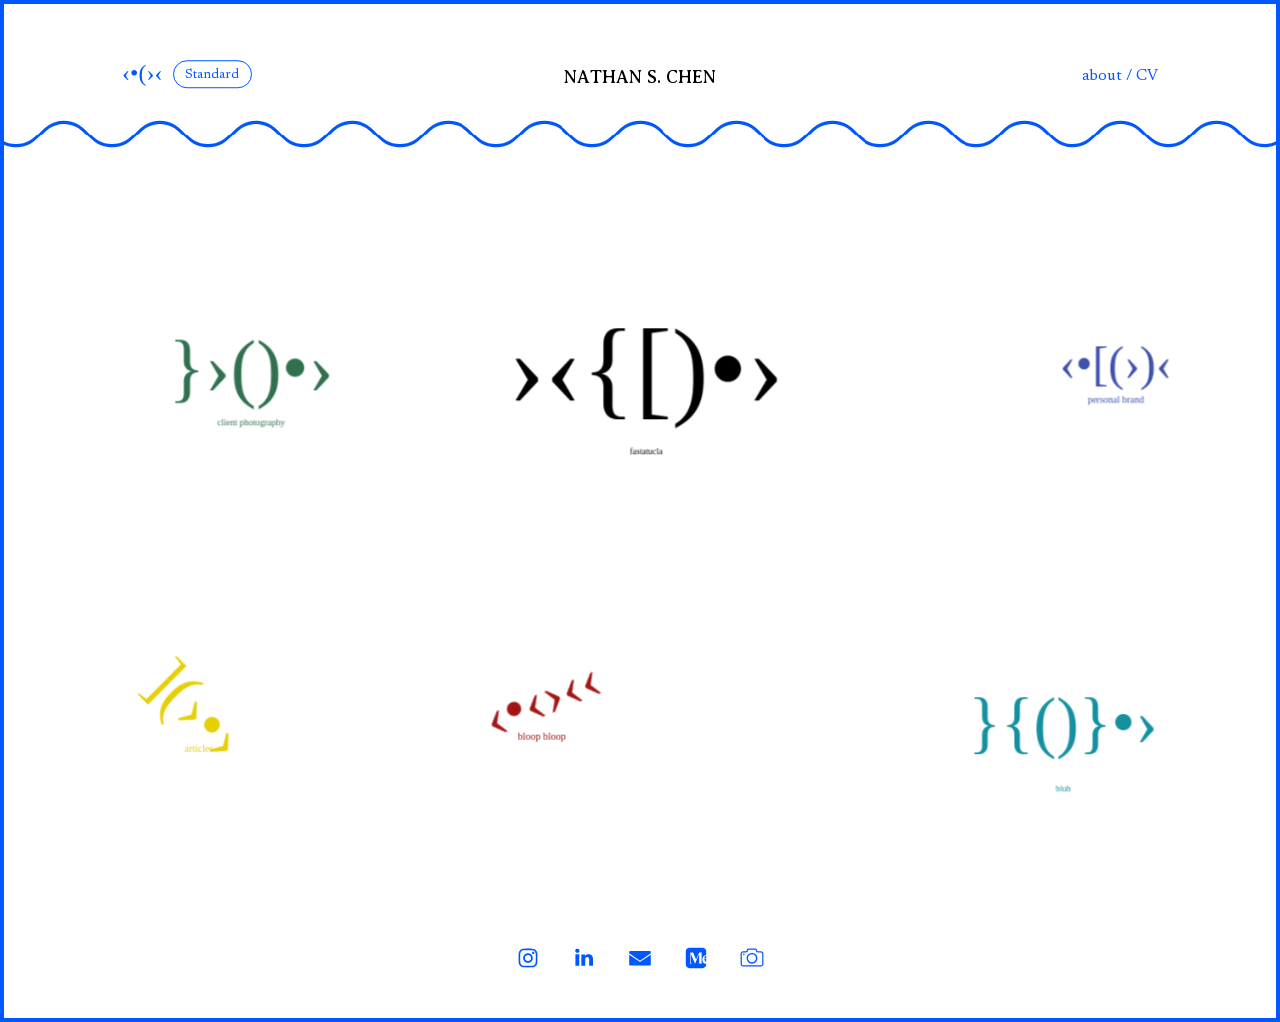
==== commit 53180430: "Restyle Articles and Personal brand subpages" ====
--- a/index-alt.html
+++ b/index-alt.html
@@ -1,7 +1,7 @@
 <!DOCTYPE HTML><html lang="en"><head>
 <title>Nathan Chen — Aquarium</title>
 <link href="assets/css/home-fish.css?v=20260719-20" rel="stylesheet" type="text/css" />
-<link href="assets/css/home-alt.css?v=20261126-21" rel="stylesheet" type="text/css" />
+<link href="assets/css/home-alt.css?v=20261126-24" rel="stylesheet" type="text/css" />
 <meta charset="utf-8" /><meta name="viewport" content="width=device-width,initial-scale=1" /><meta name="color-scheme" content="light only" /><meta name="description" content="Nathan Chen" /><meta property="og:site_name" content="Nathan Chen" /><meta property="og:title" content="Nathan Chen" /><meta property="og:type" content="website" /><meta property="og:description" content="Nathan Chen" /><meta property="og:image" content="https://nathanschen.github.io/assets/images/card.jpg" /><meta property="og:url" content="https://nathanschen.github.io/" /><link rel="canonical" href="https://nathanschen.github.io/" /><meta property="og:image:type" content="image/jpeg" /><meta property="og:image:width" content="1280" /><meta property="og:image:height" content="800" /><meta property="twitter:card" content="summary_large_image" /><link href="assets/css/fonts.css" rel="stylesheet" type="text/css" /><style>html,body,div,span,applet,object,iframe,h1,h2,h3,h4,h5,h6,p,blockquote,pre,a,abbr,acronym,address,big,cite,code,del,dfn,em,img,ins,kbd,q,s,samp,small,strike,strong,sub,sup,tt,var,b,u,i,center,dl,dt,dd,ol,ul,li,fieldset,form,label,legend,table,caption,tbody,tfoot,thead,tr,th,td,article,aside,canvas,details,embed,figure,figcaption,footer,header,hgroup,menu,nav,output,ruby,section,summary,time,mark,audio,video{margin:0;padding:0;border:0;font-size:100%;font:inherit;vertical-align:baseline;}article,aside,details,figcaption,figure,footer,header,hgroup,menu,nav,section{display:block;}body{line-height:1;}ol,ul{list-style:none;}blockquote,q{quotes:none;}blockquote::before,blockquote::after,q::before,q::after{content:'';content:none;}table{border-collapse:collapse;border-spacing:0;}body{-webkit-text-size-adjust:none}mark{background-color:transparent;color:inherit}input::-moz-focus-inner{border:0;padding:0}input[type="text"],input[type="email"],select,textarea{-moz-appearance:none;-webkit-appearance:none;-ms-appearance:none;appearance:none}*, *::before, *::after {box-sizing: border-box;}@keyframes loading-spinner {0% {transform: rotate(0deg);}100% {transform: rotate(360deg);}}.deferred::before {content: '';display: block;width: 4rem;height: 4rem;position: absolute;top: 50%;left: 50%;margin: -2rem 0 0 -2rem;animation: loading-spinner 1s infinite linear;transition: opacity 0.25s ease;transition-delay: 0.5s;opacity: 0;z-index: -1;background-image: url('[data-uri]');background-position: center;background-repeat: no-repeat;background-size: 3rem;}.deferred.loading::before {opacity: 0.35;z-index: 0;}body {line-height: 1.0;min-height: var(--viewport-height);min-width: 320px;overflow-x: hidden;word-wrap: break-word;background-color: #0057FF;}body::after {background-color: #2B3240;content: '';display: block;pointer-events: none;position: fixed;transform: scale(1);z-index: 1;height: 100%;left: 0;opacity: 0;top: 0;transition: opacity 1.25s ease-in-out 0s, visibility 1.25s 0s;visibility: hidden;width: 100%;}body.is-loading::after {opacity: 1;visibility: visible;}:root {--background-height: 100vh;--site-language-alignment: left;--site-language-direction: ltr;--site-language-flex-alignment: flex-start;--site-language-indent-left: 1;--site-language-indent-right: 0;--site-language-margin-left: 0;--site-language-margin-right: auto;--viewport-height: 100vh;}html {font-size: 16pt;}u {text-decoration: underline;}strong {color: inherit;font-weight: bolder;}em {font-style: italic;}code {background-color: rgba(144,144,144,0.25);border-radius: 0.25em;font-family: 'Lucida Console', 'Courier New', monospace;font-size: 0.9em;font-weight: normal;letter-spacing: 0;margin: 0 0.25em;padding: 0.25em 0.5em;text-indent: 0;}mark {background-color: rgba(144,144,144,0.25);}spoiler-text {-webkit-text-stroke: 0;background-color: rgba(32,32,32,0.75);text-shadow: none;text-stroke: 0;color: transparent;cursor: pointer;transition: color 0.1s ease-in-out;}spoiler-text.active {color: #FFFFFF;cursor: text;}s {text-decoration: line-through;}sub {font-size: smaller;vertical-align: sub;}sup {font-size: smaller;vertical-align: super;}a {color: inherit;text-decoration: underline;transition: color 0.25s ease;}a[onclick]:not([href]) {cursor: pointer;}unloaded-script {display: none;}.site-wrapper {-webkit-overflow-scrolling: touch;align-items: center;display: flex;flex-direction: column;justify-content: center;min-height: var(--viewport-height);overflow: hidden;position: relative;z-index: 2;padding: 0.25rem 0.25rem 0.25rem 0.25rem;}.site-main {--alignment: left;--flex-alignment: flex-start;--indent-left: 1;--indent-right: 0;--margin-left: 0;--margin-right: auto;--border-radius-tl: 0;--border-radius-tr: 0;--border-radius-br: 0;--border-radius-bl: 0;align-items: center;display: flex;flex-grow: 0;flex-shrink: 0;justify-content: center;max-width: 100%;position: relative;text-align: var(--alignment);z-index: 1;background-color: #FFFFFF;}.site-main > .inner {--padding-horizontal: 6rem;--padding-vertical: 3rem;--spacing: 1rem;--width: 100vw;border-radius: var(--border-radius-tl) var(--border-radius-tr) var(--border-radius-br) var(--border-radius-bl);max-width: 100%;position: relative;width: var(--width);z-index: 1;padding: var(--padding-vertical) var(--padding-horizontal);}.site-main > .inner > header {margin-bottom: var(--spacing);border-top-left-radius: inherit;border-top-right-radius: inherit;}.site-main > .inner > footer {margin-top: var(--spacing);border-bottom-left-radius: inherit;border-bottom-right-radius: inherit;}.site-main > .inner > * > * {margin-top: var(--spacing);margin-bottom: var(--spacing);}.site-main > .inner > * > :first-child {margin-top: 0 !important;}.site-main > .inner > * > :last-child {margin-bottom: 0 !important;}.site-main > .inner > .full {margin-left: calc(var(--padding-horizontal) * -1);max-width: calc(100% + calc(var(--padding-horizontal) * 2) + 0.4725px);width: calc(100% + calc(var(--padding-horizontal) * 2) + 0.4725px);}.site-main > .inner > .full:first-child {border-top-left-radius: inherit;border-top-right-radius: inherit;margin-top: calc(var(--padding-vertical) * -1) !important;}.site-main > .inner > .full:last-child {border-bottom-left-radius: inherit;border-bottom-right-radius: inherit;margin-bottom: calc(var(--padding-vertical) * -1) !important;}.site-main > .inner > .full.screen {border-radius: 0 !important;max-width: 100vw;position: relative;width: 100vw;left: 50%;margin-left: -50vw;right: auto;}.site-main > .inner > * > .full {margin-left: calc(-6rem);max-width: calc(100% + 12rem + 0.4725px);width: calc(100% + 12rem + 0.4725px);}.site-main > .inner > * > .full.screen {border-radius: 0 !important;max-width: 100vw;position: relative;width: 100vw;left: 50%;margin-left: -50vw;right: auto;}.site-main > .inner > header > .full:first-child {border-top-left-radius: inherit;border-top-right-radius: inherit;margin-top: -3rem !important;}.site-main > .inner > footer > .full:last-child {margin-bottom: -3rem !important;border-bottom-left-radius: inherit;border-bottom-right-radius: inherit;}.site-main > .inner > header, .site-main > .inner > footer {transition: opacity 0.375s ease-in-out 0.5625s,filter 0.75s ease-in-out 0.5625s,visibility 0.375s linear 0.5625s;}.site-main > .inner > header.hidden, .site-main > .inner > footer.hidden {filter: blur(0.15);opacity: 0;transition: opacity 0.375s ease-in-out,visibility 0.375s;visibility: hidden;}.site-main > .inner > section {transition: opacity 0.75s ease-in-out 0.375s,filter 0.75s ease-in-out 0.375s,min-height 0.375s ease-in-out,max-height 0.375s ease-in-out;}.site-main > .inner > section.inactive {filter: blur(0.15rem);opacity: 0;transition: opacity 0.375s ease-in-out,filter 0.375s ease-in-out;}body.is-instant .site-main, body.is-instant .site-main > .inner > *,body.is-instant .site-main > .inner > section > * {transition: none !important;}body.is-instant::after {display: none !important;transition: none !important;}.text-component {direction: var(--site-language-direction);position: relative;}.text-component span.p {display: block;position: relative;}.text-component span[style], .text-component strong, .text-component a, .text-component code, .text-component mark, .text-component spoiler-text {-webkit-text-fill-color: currentcolor;}.text-component.instance-46 {text-align: left;color: #0057FF;font-family: 'Times New Roman', serif;font-size: 1.5em;line-height: 1.75;font-weight: 400;}.text-component.instance-46 a:hover {color: #3DA2FF;}.text-component.instance-46 a {text-decoration: none;}.text-component.instance-46 span.p:nth-child(n + 2) {margin-top: 1rem;}.text-component.instance-60:not(:first-child) {margin-top: 0rem !important;}.text-component.instance-60:not(:last-child) {margin-bottom: 0rem !important;}.text-component.instance-60 {text-align: center;color: #A11515;font-family: 'Times New Roman', serif;font-size: 3em;line-height: 1;font-weight: 400;}.text-component.instance-60 a:hover {color: #D97E7E;}.text-component.instance-60 a {text-decoration: none;}.text-component.instance-60 span.p:nth-child(n + 2) {margin-top: 1rem;}.text-component.instance-28:not(:first-child) {margin-top: 0rem !important;}.text-component.instance-28:not(:last-child) {margin-bottom: 0rem !important;}.text-component.instance-28 {text-align: center;color: #A11515;font-family: 'Times New Roman', serif;font-size: 0.625em;line-height: 1.75;font-weight: 400;}.text-component.instance-28 a:hover {color: #D97E7E;}.text-component.instance-28 a {text-decoration: none;}.text-component.instance-28 span.p:nth-child(n + 2) {margin-top: 1rem;}.text-component.instance-61:not(:first-child) {margin-top: 0rem !important;}.text-component.instance-61:not(:last-child) {margin-bottom: 0rem !important;}.text-component.instance-61 {text-align: right;color: #1590A1;font-family: 'Times New Roman', serif;font-size: 4em;line-height: 1.75;font-weight: 400;}.text-component.instance-61 a:hover {color: #78B9C2;}.text-component.instance-61 a {text-decoration: none;}.text-component.instance-61 span.p:nth-child(n + 2) {margin-top: 1rem;}.text-component.instance-25:not(:first-child) {margin-top: 0rem !important;}.text-component.instance-25:not(:last-child) {margin-bottom: 0rem !important;}.text-component.instance-25 {text-align: right;color: #1590A1;font-family: 'Times New Roman', serif;font-size: 0.625em;line-height: 1.75;font-weight: 400;}.text-component.instance-25 a:hover {color: #78B9C2;}.text-component.instance-25 a {text-decoration: none;}.text-component.instance-25 span.p:nth-child(n + 2) {margin-top: 1rem;}.text-component.instance-62:not(:first-child) {margin-top: 0rem !important;}.text-component.instance-62:not(:last-child) {margin-bottom: 0rem !important;}.text-component.instance-62 {text-align: left;color: #E6CF05;font-family: 'Times New Roman', serif;padding-left: 1.125rem;padding-right: 0;font-size: 3.25em;line-height: 1;font-weight: 400;}.text-component.instance-62 a:hover {color: #E3DC9A;}.text-component.instance-62 a {text-decoration: none;}.text-component.instance-62 span.p:nth-child(n + 2) {margin-top: 1rem;}.text-component.instance-27:not(:first-child) {margin-top: 0rem !important;}.text-component.instance-27:not(:last-child) {margin-bottom: 0rem !important;}.text-component.instance-27 {text-align: left;color: #E6CF05;font-family: 'Times New Roman', serif;padding-left: 1.125rem;padding-right: 0;font-size: 0.625em;line-height: 2.5;font-weight: 400;}.text-component.instance-27 a:hover {color: #E3DC9A;}.text-component.instance-27 a {text-decoration: none;}.text-component.instance-27 span.p:nth-child(n + 2) {margin-top: 1rem;}.text-component.instance-5 {text-align: right;color: #0057FF;font-family: 'Times New Roman', serif;font-size: 1em;line-height: 1.75;font-weight: 400;}.text-component.instance-5 a:hover {color: #3DA2FF;}.text-component.instance-5 a {text-decoration: none;}.text-component.instance-5 span.p:nth-child(n + 2) {margin-top: 1rem;}.text-component.instance-1:not(:first-child) {margin-top: 0rem !important;}.text-component.instance-1:not(:last-child) {margin-bottom: 0rem !important;}.text-component.instance-1 {text-align: right;color: #000000;font-family: 'Times New Roman', serif;font-size: 4.25em;line-height: 1.25;font-weight: 400;}.text-component.instance-1 a {color: #30704E;text-decoration: none;}.text-component.instance-1 a:hover {color: #89AD9A;}.text-component.instance-1 span.p:nth-child(n + 2) {margin-top: 1rem;}.text-component.instance-35:not(:first-child) {margin-top: 0rem !important;}.text-component.instance-35:not(:last-child) {margin-bottom: 0rem !important;}.text-component.instance-35 {text-align: right;color: #30704E;font-family: 'Times New Roman', serif;font-size: 0.625em;line-height: 1.75;font-weight: 400;}.text-component.instance-35 a:hover {color: #89AD9A;}.text-component.instance-35 a {text-decoration: none;}.text-component.instance-35 span.p:nth-child(n + 2) {margin-top: 1rem;}.text-component.instance-38:not(:first-child) {margin-top: 0rem !important;}.text-component.instance-38:not(:last-child) {margin-bottom: 0rem !important;}.text-component.instance-38 {text-align: left;color: #000000;font-family: 'Times New Roman', serif;font-size: 6.5em;line-height: 1.375;font-weight: 400;}.text-component.instance-38 a:hover {color: #B8B8B8;}.text-component.instance-38 a {text-decoration: none;}.text-component.instance-38 span.p:nth-child(n + 2) {margin-top: 1rem;}.text-component.instance-36:not(:first-child) {margin-top: 0rem !important;}.text-component.instance-36:not(:last-child) {margin-bottom: 0rem !important;}.text-component.instance-36 {text-align: left;color: #000000;font-family: 'Times New Roman', serif;font-size: 0.625em;line-height: 1.75;font-weight: 400;}.text-component.instance-36 a:hover {color: #B8B8B8;}.text-component.instance-36 a {text-decoration: none;}.text-component.instance-36 span.p:nth-child(n + 2) {margin-top: 1rem;}.text-component.instance-45:not(:first-child) {margin-top: 0rem !important;}.text-component.instance-45:not(:last-child) {margin-bottom: 0rem !important;}.text-component.instance-45 {text-align: center;color: #3E51AD;font-family: 'Times New Roman', serif;padding-left: 1.125rem;padding-right: 1.125rem;font-size: 2.5em;line-height: 1;font-weight: 400;}.text-component.instance-45 a:hover {color: #808DCF;}.text-component.instance-45 a {text-decoration: none;}.text-component.instance-45 span.p:nth-child(n + 2) {margin-top: 1rem;}.text-component.instance-29:not(:first-child) {margin-top: 0rem !important;}.text-component.instance-29:not(:last-child) {margin-bottom: 0rem !important;}.text-component.instance-29 {text-align: center;color: #3E51AD;font-family: 'Times New Roman', serif;padding-left: 1.125rem;padding-right: 1.125rem;font-size: 0.625em;line-height: 2.5;font-weight: 400;}.text-component.instance-29 a:hover {color: #808DCF;}.text-component.instance-29 a {text-decoration: none;}.text-component.instance-29 span.p:nth-child(n + 2) {margin-top: 1rem;}.text-component.instance-34:not(:first-child) {margin-top: 2.5rem !important;}.text-component.instance-34:not(:last-child) {margin-bottom: 2.5rem !important;}.text-component.instance-34 {text-align: center;color: #000000;font-family: 'Averia Serif Libre', serif;font-size: 1em;line-height: 1.25;font-weight: 400;}.text-component.instance-34 a {text-decoration: underline;}.text-component.instance-34 a:hover {text-decoration: none;}.text-component.instance-34 span.p:nth-child(n + 2) {margin-top: 1rem;}.text-component.instance-3 {text-align: center;color: #000000;font-family: 'Averia Serif Libre', serif;font-size: 1.5em;line-height: 1.75;font-weight: 400;}.text-component.instance-3 a:hover {color: #FF828A;}.text-component.instance-3 a {text-decoration: underline;}.text-component.instance-3 span.p:nth-child(n + 2) {margin-top: 1rem;}.text-component.instance-41:not(:first-child) {margin-top: 2rem !important;}.text-component.instance-41:not(:last-child) {margin-bottom: 2rem !important;}.text-component.instance-41 {text-align: left;color: #0057FF;font-family: 'Mona Sans', sans-serif;font-size: 0.875em;line-height: 1.125;font-weight: 400;}.text-component.instance-41 a {text-decoration: underline;}.text-component.instance-41 a:hover {text-decoration: none;}.text-component.instance-41 span.p:nth-child(n + 2) {margin-top: 0.5rem;}.text-component.instance-65 {text-align: left;color: #000000;font-family: 'Newsreader', serif;font-size: 2.5em;line-height: 1.25;font-weight: 300;}.text-component.instance-65 a {text-decoration: underline;}.text-component.instance-65 a:hover {text-decoration: none;}.text-component.instance-65 span.p:nth-child(n + 2) {margin-top: 1rem;}.text-component.instance-30:not(:first-child) {margin-top: 2.25rem !important;}.text-component.instance-30:not(:last-child) {margin-bottom: 2.25rem !important;}.text-component.instance-30 {text-align: left;color: #000000;font-family: 'Newsreader', serif;font-size: 2.5em;line-height: 1.25;font-weight: 300;}.text-component.instance-30 a {text-decoration: underline;}.text-component.instance-30 a:hover {text-decoration: none;}.text-component.instance-30 span.p:nth-child(n + 2) {margin-top: 1rem;}.text-component.instance-32:not(:first-child) {margin-top: 1rem !important;}.text-component.instance-32:not(:last-child) {margin-bottom: 1rem !important;}.text-component.instance-32 {text-align: left;color: #0057FF;font-family: 'Mona Sans', sans-serif;font-size: 0.875em;line-height: 1.125;font-weight: 800;}.text-component.instance-32 a {text-decoration: underline;}.text-component.instance-32 a:hover {text-decoration: none;}.text-component.instance-32 span.p:nth-child(n + 2) {margin-top: 0.5rem;}.text-component.instance-31:not(:first-child) {margin-top: 0.5rem !important;}.text-component.instance-31:not(:last-child) {margin-bottom: 0.5rem !important;}.text-component.instance-31 {text-align: left;color: #000000;font-family: 'Mona Sans', sans-serif;font-size: 0.875em;line-height: 1.125;font-weight: 400;}.text-component.instance-31 a {text-decoration: underline;}.text-component.instance-31 a:hover {text-decoration: none;}.text-component.instance-31 span.p:nth-child(n + 2) {margin-top: 0.5rem;}.text-component.instance-23:not(:first-child) {margin-top: 1rem !important;}.text-component.instance-23:not(:last-child) {margin-bottom: 1rem !important;}.text-component.instance-23 {text-align: left;color: #0057FF;font-family: 'Mona Sans', sans-serif;font-size: 0.875em;line-height: 1.125;font-weight: 600;}.text-component.instance-23 a {text-decoration: underline;}.text-component.instance-23 a:hover {text-decoration: none;}.text-component.instance-23 span.p:nth-child(n + 2) {margin-top: 0.5rem;}.text-component.instance-40:not(:first-child) {margin-top: 0.5rem !important;}.text-component.instance-40:not(:last-child) {margin-bottom: 0.5rem !important;}.text-component.instance-40 {text-align: left;color: #000000;font-family: 'Mona Sans', sans-serif;font-size: 0.875em;line-height: 1.125;font-weight: 400;}.text-component.instance-40 a {text-decoration: underline;}.text-component.instance-40 a:hover {text-decoration: none;}.text-component.instance-40 span.p:nth-child(n + 2) {margin-top: 0.5rem;}.text-component.instance-64:not(:first-child) {margin-top: 1rem !important;}.text-component.instance-64:not(:last-child) {margin-bottom: 1rem !important;}.text-component.instance-64 {text-align: left;color: #0057FF;font-family: 'Mona Sans', sans-serif;font-size: 0.875em;line-height: 1.125;font-weight: 400;}.text-component.instance-64 a {text-decoration: underline;}.text-component.instance-64 a:hover {text-decoration: none;}.text-component.instance-64 span.p:nth-child(n + 2) {margin-top: 0.5rem;}.text-component.instance-12:not(:first-child) {margin-top: 0.5rem !important;}.text-component.instance-12:not(:last-child) {margin-bottom: 0.5rem !important;}.text-component.instance-12 {text-align: left;color: #000000;font-family: 'Mona Sans', sans-serif;font-size: 0.875em;line-height: 1.125;font-weight: 400;}.text-component.instance-12 a {text-decoration: underline;}.text-component.instance-12 a:hover {text-decoration: none;}.text-component.instance-12 span.p:nth-child(n + 2) {margin-top: 0.5rem;}.text-component.instance-4:not(:first-child) {margin-top: 2.875rem !important;}.text-component.instance-4:not(:last-child) {margin-bottom: 2.875rem !important;}.text-component.instance-4 {text-align: center;color: #000000;font-family: 'Averia Serif Libre', serif;letter-spacing: 0.05rem;width: calc(100% + 0.05rem);font-size: 2.125em;line-height: 1.375;font-weight: 400;}.text-component.instance-4 a {text-decoration: underline;}.text-component.instance-4 a:hover {text-decoration: none;}.text-component.instance-4 span.p:nth-child(n + 2) {margin-top: 1rem;}.text-component.instance-17:not(:first-child) {margin-top: 4rem !important;}.text-component.instance-17:not(:last-child) {margin-bottom: 4rem !important;}.text-component.instance-17 {text-align: center;color: #000000;font-family: 'Averia Serif Libre', serif;letter-spacing: 0.05rem;width: calc(100% + 0.05rem);font-size: 1em;line-height: 1.375;font-weight: 300;}.text-component.instance-17 a {text-decoration: underline;}.text-component.instance-17 a:hover {text-decoration: none;}.text-component.instance-17 span.p:nth-child(n + 2) {margin-top: 1rem;}.text-component.instance-24:not(:first-child) {margin-top: 0.25rem !important;}.text-component.instance-24:not(:last-child) {margin-bottom: 0.25rem !important;}.text-component.instance-24 {text-align: center;color: #000000;font-family: 'Averia Serif Libre', serif;letter-spacing: 0.05rem;width: calc(100% + 0.05rem);font-size: 1em;line-height: 1.375;font-weight: 300;}.text-component.instance-24 a {text-decoration: underline;}.text-component.instance-24 a:hover {text-decoration: none;}.text-component.instance-24 span.p:nth-child(n + 2) {margin-top: 1rem;}.text-component.instance-16 {text-align: center;color: #000000;font-family: 'Averia Serif Libre', serif;letter-spacing: 0.05rem;width: calc(100% + 0.05rem);font-size: 2.5em;line-height: 1.375;font-weight: 700;}.text-component.instance-16 a {text-decoration: underline;}.text-component.instance-16 a:hover {text-decoration: none;}.text-component.instance-16 span.p:nth-child(n + 2) {margin-top: 1rem;}.text-component.instance-22:not(:first-child) {margin-top: 0.25rem !important;}.text-component.instance-22:not(:last-child) {margin-bottom: 0.25rem !important;}.text-component.instance-22 {text-align: center;color: #000000;font-family: 'Averia Serif Libre', serif;letter-spacing: 0.05rem;width: calc(100% + 0.05rem);font-size: 1em;line-height: 1.375;font-weight: 300;}.text-component.instance-22 a {text-decoration: underline;}.text-component.instance-22 a:hover {text-decoration: none;}.text-component.instance-22 span.p:nth-child(n + 2) {margin-top: 1rem;}.text-component.instance-6:not(:first-child) {margin-top: 3rem !important;}.text-component.instance-6:not(:last-child) {margin-bottom: 3rem !important;}.text-component.instance-6 {text-align: center;color: #000000;font-family: 'Averia Serif Libre', serif;letter-spacing: 0.05rem;width: calc(100% + 0.05rem);font-size: 1.375em;line-height: 1.375;font-weight: 400;}.text-component.instance-6 a {text-decoration: underline;}.text-component.instance-6 a:hover {text-decoration: none;}.text-component.instance-6 span.p:nth-child(n + 2) {margin-top: 1rem;}.text-component.instance-37:not(:first-child) {margin-top: 3rem !important;}.text-component.instance-37:not(:last-child) {margin-bottom: 3rem !important;}.text-component.instance-37 {text-align: center;color: #000000;font-family: 'Averia Serif Libre', serif;letter-spacing: 0.05rem;width: calc(100% + 0.05rem);font-size: 1em;line-height: 1.375;font-weight: 400;}.text-component.instance-37 a {text-decoration: underline;}.text-component.instance-37 a:hover {text-decoration: none;}.text-component.instance-37 span.p:nth-child(n + 2) {margin-top: 1rem;}.text-component.instance-18:not(:first-child) {margin-top: 3rem !important;}.text-component.instance-18:not(:last-child) {margin-bottom: 3rem !important;}.text-component.instance-18 {text-align: center;color: #000000;font-family: 'Averia Serif Libre', serif;letter-spacing: 0.05rem;width: calc(100% + 0.05rem);font-size: 1.375em;line-height: 1.375;font-weight: 400;}.text-component.instance-18 a {text-decoration: underline;}.text-component.instance-18 a:hover {text-decoration: none;}.text-component.instance-18 span.p:nth-child(n + 2) {margin-top: 1rem;}.text-component.instance-2:not(:first-child) {margin-top: 3rem !important;}.text-component.instance-2:not(:last-child) {margin-bottom: 3rem !important;}.text-component.instance-2 {text-align: center;color: #000000;font-family: 'Averia Serif Libre', serif;letter-spacing: 0.05rem;width: calc(100% + 0.05rem);font-size: 1em;line-height: 1.375;font-weight: 400;}.text-component.instance-2 a {text-decoration: underline;}.text-component.instance-2 a:hover {text-decoration: none;}.text-component.instance-2 span.p:nth-child(n + 2) {margin-top: 1rem;}.text-component.instance-19:not(:first-child) {margin-top: 0rem !important;}.text-component.instance-19:not(:last-child) {margin-bottom: 0rem !important;}.text-component.instance-19 {text-align: center;color: #000000;font-family: 'Averia Serif Libre', serif;letter-spacing: 0.05rem;width: calc(100% + 0.05rem);font-size: 2.5em;line-height: 1.375;font-weight: 700;}.text-component.instance-19 a {text-decoration: underline;}.text-component.instance-19 a:hover {text-decoration: none;}.text-component.instance-19 span.p:nth-child(n + 2) {margin-top: 1rem;}.text-component.instance-44:not(:first-child) {margin-top: 0.25rem !important;}.text-component.instance-44:not(:last-child) {margin-bottom: 0.25rem !important;}.text-component.instance-44 {text-align: center;color: #000000;font-family: 'Averia Serif Libre', serif;letter-spacing: 0.05rem;width: calc(100% + 0.05rem);font-size: 1.25em;line-height: 1.375;font-weight: 300;}.text-component.instance-44 a {text-decoration: underline;}.text-component.instance-44 a:hover {text-decoration: none;}.text-component.instance-44 span.p:nth-child(n + 2) {margin-top: 1rem;}.text-component.instance-42:not(:first-child) {margin-top: 1rem !important;}.text-component.instance-42:not(:last-child) {margin-bottom: 1rem !important;}.text-component.instance-42 {text-align: left;color: #000000;font-family: 'Newsreader', serif;letter-spacing: 0.05rem;width: calc(100% + 0.05rem);font-size: 1em;line-height: 1.375;font-weight: 300;}.text-component.instance-42 a {text-decoration: underline;}.text-component.instance-42 a:hover {text-decoration: none;}.text-component.instance-42 span.p:nth-child(n + 2) {margin-top: 1rem;}.text-component.instance-33:not(:first-child) {margin-top: 0.25rem !important;}.text-component.instance-33:not(:last-child) {margin-bottom: 0.25rem !important;}.text-component.instance-33 {text-align: left;color: #000000;font-family: 'Averia Serif Libre', serif;letter-spacing: 0.05rem;width: calc(100% + 0.05rem);font-size: 0.75em;line-height: 1.375;font-weight: 300;}.text-component.instance-33 a {text-decoration: underline;}.text-component.instance-33 a:hover {text-decoration: none;}.text-component.instance-33 span.p:nth-child(n + 2) {margin-top: 1rem;}.text-component.instance-20:not(:first-child) {margin-top: 2rem !important;}.text-component.instance-20:not(:last-child) {margin-bottom: 2rem !important;}.text-component.instance-20 {text-align: left;color: #0057FF;font-family: 'Mona Sans', sans-serif;font-size: 0.875em;line-height: 1.125;font-weight: 400;}.text-component.instance-20 a {text-decoration: underline;}.text-component.instance-20 a:hover {text-decoration: none;}.text-component.instance-20 span.p:nth-child(n + 2) {margin-top: 0.5rem;}.text-component.instance-50:not(:first-child) {margin-top: 1rem !important;}.text-component.instance-50:not(:last-child) {margin-bottom: 1rem !important;}.text-component.instance-50 {text-align: left;color: #000000;font-family: 'Newsreader', serif;letter-spacing: 0.05rem;width: calc(100% + 0.05rem);font-size: 1em;line-height: 1.375;font-weight: 300;}.text-component.instance-50 a {text-decoration: underline;}.text-component.instance-50 a:hover {text-decoration: none;}.text-component.instance-50 span.p:nth-child(n + 2) {margin-top: 1rem;}.text-component.instance-39:not(:first-child) {margin-top: 5rem !important;}.text-component.instance-39:not(:last-child) {margin-bottom: 5rem !important;}.text-component.instance-39 {text-align: center;color: #000000;font-family: 'DM Sans', sans-serif;letter-spacing: 0.05rem;width: calc(100% + 0.05rem);font-size: 1.25em;line-height: 1.375;font-weight: 400;}.text-component.instance-39 a {text-decoration: underline;}.text-component.instance-39 a:hover {text-decoration: none;}.text-component.instance-39 span.p:nth-child(n + 2) {margin-top: 1rem;}.text-component.instance-11:not(:first-child) {margin-top: 3rem !important;}.text-component.instance-11:not(:last-child) {margin-bottom: 3rem !important;}.text-component.instance-11 {text-align: center;color: #000000;font-family: 'Averia Serif Libre', serif;letter-spacing: 0.05rem;width: calc(100% + 0.05rem);font-size: 2.5em;line-height: 1.375;font-weight: 700;}.text-component.instance-11 a {text-decoration: underline;}.text-component.instance-11 a:hover {text-decoration: none;}.text-component.instance-11 span.p:nth-child(n + 2) {margin-top: 1rem;}.text-component.instance-13:not(:first-child) {margin-top: 1rem !important;}.text-component.instance-13:not(:last-child) {margin-bottom: 1rem !important;}.text-component.instance-13 {text-align: left;color: #000000;font-family: 'Newsreader', serif;letter-spacing: 0.05rem;width: calc(100% + 0.05rem);font-size: 1.75em;line-height: 1.25;font-weight: 400;}.text-component.instance-13 a {text-decoration: underline;}.text-component.instance-13 a:hover {text-decoration: none;}.text-component.instance-13 span.p:nth-child(n + 2) {margin-top: 1rem;}.text-component.instance-9:not(:first-child) {margin-top: 0.5rem !important;}.text-component.instance-9:not(:last-child) {margin-bottom: 0.5rem !important;}.text-component.instance-9 {text-align: left;color: #000000;font-family: 'Newsreader', serif;letter-spacing: 0.05rem;width: calc(100% + 0.05rem);font-size: 1em;line-height: 1.375;font-weight: 400;}.text-component.instance-9 a {text-decoration: underline;}.text-component.instance-9 a:hover {text-decoration: none;}.text-component.instance-9 span.p:nth-child(n + 2) {margin-top: 1rem;}.text-component.instance-15:not(:first-child) {margin-top: 0.5rem !important;}.text-component.instance-15:not(:last-child) {margin-bottom: 0.5rem !important;}.text-component.instance-15 {text-align: left;color: #000000;font-family: 'Newsreader', serif;letter-spacing: 0.05rem;width: calc(100% + 0.05rem);font-size: 1em;line-height: 1.375;font-weight: 400;}.text-component.instance-15 a {text-decoration: underline;}.text-component.instance-15 a:hover {text-decoration: none;}.text-component.instance-15 span.p:nth-child(n + 2) {margin-top: 1rem;}.text-component.instance-7:not(:first-child) {margin-top: 0.5rem !important;}.text-component.instance-7:not(:last-child) {margin-bottom: 0.5rem !important;}.text-component.instance-7 {text-align: left;color: #000000;font-family: 'Newsreader', serif;letter-spacing: 0.05rem;width: calc(100% + 0.05rem);font-size: 1em;line-height: 1.375;font-weight: 400;}.text-component.instance-7 a {text-decoration: underline;}.text-component.instance-7 a:hover {text-decoration: none;}.text-component.instance-7 span.p:nth-child(n + 2) {margin-top: 1rem;}.text-component.instance-8:not(:first-child) {margin-top: 1rem !important;}.text-component.instance-8:not(:last-child) {margin-bottom: 1rem !important;}.text-component.instance-8 {text-align: left;color: #000000;font-family: 'Newsreader', serif;letter-spacing: 0.05rem;width: calc(100% + 0.05rem);font-size: 1.75em;line-height: 1.25;font-weight: 400;}.text-component.instance-8 a {text-decoration: underline;}.text-component.instance-8 a:hover {text-decoration: none;}.text-component.instance-8 span.p:nth-child(n + 2) {margin-top: 1rem;}.text-component.instance-14:not(:first-child) {margin-top: 0.5rem !important;}.text-component.instance-14:not(:last-child) {margin-bottom: 0.5rem !important;}.text-component.instance-14 {text-align: left;color: #000000;font-family: 'Newsreader', serif;letter-spacing: 0.05rem;width: calc(100% + 0.05rem);font-size: 1em;line-height: 1.375;font-weight: 400;}.text-component.instance-14 a {text-decoration: underline;}.text-component.instance-14 a:hover {text-decoration: none;}.text-component.instance-14 span.p:nth-child(n + 2) {margin-top: 1rem;}.text-component.instance-10:not(:first-child) {margin-top: 0.5rem !important;}.text-component.instance-10:not(:last-child) {margin-bottom: 0.5rem !important;}.text-component.instance-10 {text-align: left;color: #000000;font-family: 'Newsreader', serif;letter-spacing: 0.05rem;width: calc(100% + 0.05rem);font-size: 1em;line-height: 1.375;font-weight: 400;}.text-component.instance-10 a {text-decoration: underline;}.text-component.instance-10 a:hover {text-decoration: none;}.text-component.instance-10 span.p:nth-child(n + 2) {margin-top: 1rem;}.text-component.instance-53 {text-align: center;color: #0057FF;font-family: 'Times New Roman', serif;font-size: 7em;line-height: 1.75;font-weight: 400;}.text-component.instance-53 a:hover {color: #3DA2FF;}.text-component.instance-53 a {text-decoration: none;}.text-component.instance-53 span.p:nth-child(n + 2) {margin-top: 1rem;}.text-component.instance-43:not(:first-child) {margin-top: 1rem !important;}.text-component.instance-43:not(:last-child) {margin-bottom: 1rem !important;}.text-component.instance-43 {text-align: left;color: #000000;font-family: 'Newsreader', serif;letter-spacing: 0.05rem;width: calc(100% + 0.05rem);font-size: 1em;line-height: 1.375;font-weight: 300;}.text-component.instance-43 a {text-decoration: underline;}.text-component.instance-43 a:hover {text-decoration: none;}.text-component.instance-43 span.p:nth-child(n + 2) {margin-top: 1rem;}.text-component.instance-52:not(:first-child) {margin-top: 1rem !important;}.text-component.instance-52:not(:last-child) {margin-bottom: 1rem !important;}.text-component.instance-52 {text-align: left;color: #000000;font-family: 'Newsreader', serif;letter-spacing: 0.05rem;width: calc(100% + 0.05rem);font-size: 1em;line-height: 1.375;font-weight: 300;}.text-component.instance-52 a {text-decoration: underline;}.text-component.instance-52 a:hover {text-decoration: none;}.text-component.instance-52 span.p:nth-child(n + 2) {margin-top: 1rem;}.text-component.instance-54 {text-align: center;color: #0057FF;font-family: 'Times New Roman', serif;font-size: 7em;line-height: 1.75;font-weight: 400;}.text-component.instance-54 a:hover {color: #3DA2FF;}.text-component.instance-54 a {text-decoration: none;}.text-component.instance-54 span.p:nth-child(n + 2) {margin-top: 1rem;}.text-component.instance-57:not(:first-child) {margin-top: 1rem !important;}.text-component.instance-57:not(:last-child) {margin-bottom: 1rem !important;}.text-component.instance-57 {text-align: left;color: #000000;font-family: 'Newsreader', serif;letter-spacing: 0.05rem;width: calc(100% + 0.05rem);font-size: 1em;line-height: 1.375;font-weight: 300;}.text-component.instance-57 a {text-decoration: underline;}.text-component.instance-57 a:hover {text-decoration: none;}.text-component.instance-57 span.p:nth-child(n + 2) {margin-top: 1rem;}.text-component.instance-63 {text-align: center;color: #0057FF;font-family: 'Times New Roman', serif;font-size: 7em;line-height: 1.75;font-weight: 400;}.text-component.instance-63 a:hover {color: #3DA2FF;}.text-component.instance-63 a {text-decoration: none;}.text-component.instance-63 span.p:nth-child(n + 2) {margin-top: 1rem;}.text-component.instance-55:not(:first-child) {margin-top: 1rem !important;}.text-component.instance-55:not(:last-child) {margin-bottom: 1rem !important;}.text-component.instance-55 {text-align: left;color: #000000;font-family: 'Newsreader', serif;letter-spacing: 0.05rem;width: calc(100% + 0.05rem);font-size: 1em;line-height: 1.375;font-weight: 300;}.text-component.instance-55 a {text-decoration: underline;}.text-component.instance-55 a:hover {text-decoration: none;}.text-component.instance-55 span.p:nth-child(n + 2) {margin-top: 1rem;}.text-component.instance-59:not(:first-child) {margin-top: 1rem !important;}.text-component.instance-59:not(:last-child) {margin-bottom: 1rem !important;}.text-component.instance-59 {text-align: left;color: #000000;font-family: 'Newsreader', serif;letter-spacing: 0.05rem;width: calc(100% + 0.05rem);font-size: 1em;line-height: 1.375;font-weight: 400;}.text-component.instance-59 a {text-decoration: underline;}.text-component.instance-59 a:hover {text-decoration: none;}.text-component.instance-59 span.p:nth-child(n + 2) {margin-top: 1rem;}.text-component.instance-21 {text-align: center;color: #000000;font-family: 'Newsreader', serif;letter-spacing: 0.05rem;width: calc(100% + 0.05rem);font-size: 2.5em;line-height: 1.375;font-weight: 400;}.text-component.instance-21 a {text-decoration: underline;}.text-component.instance-21 a:hover {text-decoration: none;}.text-component.instance-21 span.p:nth-child(n + 2) {margin-top: 1rem;}.text-component.instance-51:not(:first-child) {margin-top: 1rem !important;}.text-component.instance-51:not(:last-child) {margin-bottom: 1rem !important;}.text-component.instance-51 {text-align: left;color: #000000;font-family: 'DM Sans', sans-serif;letter-spacing: 0.05rem;width: calc(100% + 0.05rem);font-size: 1em;line-height: 1.375;font-weight: 400;}.text-component.instance-51 a {text-decoration: underline;}.text-component.instance-51 a:hover {text-decoration: none;}.text-component.instance-51 span.p:nth-child(n + 2) {margin-top: 1rem;}.text-component.instance-49 {text-align: center;color: #000000;font-family: 'DM Sans', sans-serif;letter-spacing: 0.05rem;width: calc(100% + 0.05rem);font-size: 2.5em;line-height: 1.375;font-weight: 400;}.text-component.instance-49 a {text-decoration: underline;}.text-component.instance-49 a:hover {text-decoration: none;}.text-component.instance-49 span.p:nth-child(n + 2) {margin-top: 1rem;}.text-component.instance-58:not(:first-child) {margin-top: 1rem !important;}.text-component.instance-58:not(:last-child) {margin-bottom: 1rem !important;}.text-component.instance-58 {text-align: left;color: #000000;font-family: 'Averia Serif Libre', serif;letter-spacing: 0.05rem;width: calc(100% + 0.05rem);font-size: 1em;line-height: 1.375;font-weight: 700;}.text-component.instance-58 a {text-decoration: underline;}.text-component.instance-58 a:hover {text-decoration: none;}.text-component.instance-58 span.p:nth-child(n + 2) {margin-top: 1rem;}.text-component.instance-47 {text-align: center;color: #000000;font-family: 'Averia Serif Libre', serif;letter-spacing: 0.05rem;width: calc(100% + 0.05rem);font-size: 2.5em;line-height: 1.375;font-weight: 700;}.text-component.instance-47 a {text-decoration: underline;}.text-component.instance-47 a:hover {text-decoration: none;}.text-component.instance-47 span.p:nth-child(n + 2) {margin-top: 1rem;}.text-component.instance-56:not(:first-child) {margin-top: 1rem !important;}.text-component.instance-56:not(:last-child) {margin-bottom: 1rem !important;}.text-component.instance-56 {text-align: left;color: #000000;font-family: 'Times New Roman', serif;letter-spacing: 0.05rem;width: calc(100% + 0.05rem);font-size: 1em;line-height: 1.375;font-weight: 400;}.text-component.instance-56 a {text-decoration: underline;}.text-component.instance-56 a:hover {text-decoration: none;}.text-component.instance-56 span.p:nth-child(n + 2) {margin-top: 1rem;}.text-component.instance-48 {text-align: center;color: #000000;font-family: 'Times New Roman', serif;letter-spacing: 0.05rem;width: calc(100% + 0.05rem);font-size: 2.5em;line-height: 1.375;font-weight: 400;}.text-component.instance-48 a {text-decoration: underline;}.text-component.instance-48 a:hover {text-decoration: none;}.text-component.instance-48 span.p:nth-child(n + 2) {margin-top: 1rem;}.text-component.instance-26 {text-align: center;color: #0057FF;font-family: 'Times New Roman', serif;font-size: 1.25em;line-height: 2.5;font-weight: 400;}.text-component.instance-26 a:hover {color: #3DA2FF;}.text-component.instance-26 a {text-decoration: none;}.text-component.instance-26 span.p:nth-child(n + 2) {margin-top: 1rem;}.container-component {position: relative;}.container-component > .wrapper {vertical-align: top;position: relative;max-width: 100%;border-radius: inherit;}.container-component > .wrapper > .inner {vertical-align: top;position: relative;max-width: 100%;border-radius: inherit;text-align: var(--alignment);}.container-component.full:first-child > .wrapper {border-top-left-radius: inherit;border-top-right-radius: inherit;}.container-component.full:last-child > .wrapper {border-bottom-left-radius: inherit;border-bottom-right-radius: inherit;}.container-component.full:first-child > .wrapper > .inner {border-top-left-radius: inherit;border-top-right-radius: inherit;}.container-component.full:last-child > .wrapper > .inner {border-bottom-left-radius: inherit;border-bottom-right-radius: inherit;}.container-component.instance-1 {display: flex;width: 100%;align-items: center;justify-content: center;background-color: transparent;}.container-component.instance-1 > .wrapper > .inner {--gutters: calc(var(--padding-horizontal) * 2);--padding-horizontal: 1.375rem;--padding-vertical: 0rem;padding: var(--padding-vertical) var(--padding-horizontal);}.container-component.instance-1 > .wrapper {max-width: var(--width);width: 100%;}.container-component.instance-1.default > .wrapper > .inner > * {margin-bottom: var(--spacing);margin-top: var(--spacing);}.container-component.instance-1.default > .wrapper > .inner > *:first-child {margin-top: 0 !important;}.container-component.instance-1.default > .wrapper > .inner > *:last-child {margin-bottom: 0 !important;}.container-component.instance-1.columns > .wrapper > .inner {flex-wrap: wrap;display: flex;align-items: center;}.container-component.instance-1.columns > .wrapper > .inner > * {flex-grow: 0;flex-shrink: 0;max-width: 100%;text-align: var(--alignment);padding: 0 0 0 var(--gutters);}.container-component.instance-1.columns > .wrapper > .inner > * > * {margin-bottom: var(--spacing);margin-top: var(--spacing);}.container-component.instance-1.columns > .wrapper > .inner > * > *:first-child {margin-top: 0 !important;}.container-component.instance-1.columns > .wrapper > .inner > * > *:last-child {margin-bottom: 0 !important;}.container-component.instance-1.columns > .wrapper > .inner > *:first-child {margin-left: calc(var(--gutters) * -1);}.container-component.instance-1.default > .wrapper > .inner > .full {margin-left: calc(var(--padding-horizontal) * -1);max-width: none !important;width: calc(100% + (var(--padding-horizontal) * 2) + 0.4725px);}.container-component.instance-1.default > .wrapper > .inner > .full:first-child {margin-top: calc(var(--padding-vertical) * -1) !important;border-top-left-radius: inherit;border-top-right-radius: inherit;}.container-component.instance-1.default > .wrapper > .inner > .full:last-child {margin-bottom: calc(var(--padding-vertical) * -1) !important;border-bottom-left-radius: inherit;border-bottom-right-radius: inherit;}.container-component.instance-1.columns > .wrapper > .inner > div > .full {margin-left: calc(var(--gutters) * -0.5);max-width: none !important;width: calc(100% + var(--gutters) + 0.4725px);}.container-component.instance-1.columns > .wrapper > .inner > div:first-child > .full {margin-left: calc(var(--padding-horizontal) * -1);width: calc(100% + var(--padding-horizontal) + calc(var(--gutters) * 0.5) + 0.4725px);}.container-component.instance-1.columns > .wrapper > .inner > div:last-child > .full {width: calc(100% + var(--padding-horizontal) + calc(var(--gutters) * 0.5) + 0.4725px);}.container-component.instance-1.columns > .wrapper > .inner > div > .full:first-child {margin-top: calc(var(--padding-vertical) * -1) !important;}.container-component.instance-1.columns > .wrapper > .inner > div > .full:last-child {margin-bottom: calc(var(--padding-vertical) * -1) !important;}.container-component.instance-1.columns > .wrapper > .inner > .full {align-self: stretch;}.container-component.instance-1.columns > .wrapper > .inner > .full:first-child {border-bottom-left-radius: inherit;border-top-left-radius: inherit;}.container-component.instance-1.columns > .wrapper > .inner > .full:last-child {border-bottom-right-radius: inherit;border-top-right-radius: inherit;}.container-component.instance-1.columns > .wrapper > .inner > .full > .full:first-child:last-child {border-radius: inherit;height: calc(100% + (var(--padding-vertical) * 2));}.container-component.instance-1.columns > .wrapper > .inner > .full > .full:first-child:last-child > * {border-radius: inherit;height: 100%;position: absolute;width: 100%;}.container-component.instance-1 > .wrapper > .inner > :nth-child(1) {width: calc(50% + (var(--gutters) / 2));}.container-component.instance-1 > .wrapper > .inner > :nth-child(2) {width: calc(50% + (var(--gutters) / 2));}.container-component.instance-5 {display: flex;width: 100%;align-items: center;justify-content: center;background-color: transparent;}.container-component.instance-5 > .wrapper > .inner {--gutters: calc(var(--padding-horizontal) * 2);--padding-horizontal: 1.125rem;--padding-vertical: 0rem;padding: var(--padding-vertical) var(--padding-horizontal);}.container-component.instance-5 > .wrapper {max-width: var(--width);width: 100%;}.container-component.instance-5.default > .wrapper > .inner > * {margin-bottom: var(--spacing);margin-top: var(--spacing);}.container-component.instance-5.default > .wrapper > .inner > *:first-child {margin-top: 0 !important;}.container-component.instance-5.default > .wrapper > .inner > *:last-child {margin-bottom: 0 !important;}.container-component.instance-5.columns > .wrapper > .inner {flex-wrap: wrap;display: flex;align-items: flex-start;}.container-component.instance-5.columns > .wrapper > .inner > * {flex-grow: 0;flex-shrink: 0;max-width: 100%;text-align: var(--alignment);padding: 0 0 0 var(--gutters);}.container-component.instance-5.columns > .wrapper > .inner > * > * {margin-bottom: var(--spacing);margin-top: var(--spacing);}.container-component.instance-5.columns > .wrapper > .inner > * > *:first-child {margin-top: 0 !important;}.container-component.instance-5.columns > .wrapper > .inner > * > *:last-child {margin-bottom: 0 !important;}.container-component.instance-5.columns > .wrapper > .inner > *:first-child {margin-left: calc(var(--gutters) * -1);}.container-component.instance-5.default > .wrapper > .inner > .full {margin-left: calc(var(--padding-horizontal) * -1);max-width: none !important;width: calc(100% + (var(--padding-horizontal) * 2) + 0.4725px);}.container-component.instance-5.default > .wrapper > .inner > .full:first-child {margin-top: calc(var(--padding-vertical) * -1) !important;border-top-left-radius: inherit;border-top-right-radius: inherit;}.container-component.instance-5.default > .wrapper > .inner > .full:last-child {margin-bottom: calc(var(--padding-vertical) * -1) !important;border-bottom-left-radius: inherit;border-bottom-right-radius: inherit;}.container-component.instance-5.columns > .wrapper > .inner > div > .full {margin-left: calc(var(--gutters) * -0.5);max-width: none !important;width: calc(100% + var(--gutters) + 0.4725px);}.container-component.instance-5.columns > .wrapper > .inner > div:first-child > .full {margin-left: calc(var(--padding-horizontal) * -1);width: calc(100% + var(--padding-horizontal) + calc(var(--gutters) * 0.5) + 0.4725px);}.container-component.instance-5.columns > .wrapper > .inner > div:last-child > .full {width: calc(100% + var(--padding-horizontal) + calc(var(--gutters) * 0.5) + 0.4725px);}.container-component.instance-5.columns > .wrapper > .inner > div > .full:first-child {margin-top: calc(var(--padding-vertical) * -1) !important;}.container-component.instance-5.columns > .wrapper > .inner > div > .full:last-child {margin-bottom: calc(var(--padding-vertical) * -1) !important;}.container-component.instance-5.columns > .wrapper > .inner > div:first-child, .container-component.instance-5.columns > .wrapper > .inner > div:first-child > .full:first-child {border-top-left-radius: inherit;}.container-component.instance-5.columns > .wrapper > .inner > div:last-child, .container-component.instance-5.columns > .wrapper > .inner > div:last-child > .full:first-child {border-top-right-radius: inherit;}.container-component.instance-5.columns > .wrapper > .inner > .full {align-self: stretch;}.container-component.instance-5.columns > .wrapper > .inner > .full:first-child {border-bottom-left-radius: inherit;border-top-left-radius: inherit;}.container-component.instance-5.columns > .wrapper > .inner > .full:last-child {border-bottom-right-radius: inherit;border-top-right-radius: inherit;}.container-component.instance-5.columns > .wrapper > .inner > .full > .full:first-child:last-child {border-radius: inherit;height: calc(100% + (var(--padding-vertical) * 2));}.container-component.instance-5.columns > .wrapper > .inner > .full > .full:first-child:last-child > * {border-radius: inherit;height: 100%;position: absolute;width: 100%;}.container-component.instance-5 > .wrapper > .inner > :nth-child(1) {width: calc(33.33333% + (var(--gutters) / 3));}.container-component.instance-5 > .wrapper > .inner > :nth-child(2) {width: calc(33.33333% + (var(--gutters) / 3));}.container-component.instance-5 > .wrapper > .inner > :nth-child(3) {width: calc(33.33333% + (var(--gutters) / 3));--alignment: right;--flex-alignment: flex-end;--indent-left: 0;--indent-right: 1;--margin-left: auto;--margin-right: 0;}.container-component.instance-2 {display: flex;width: 100%;align-items: center;justify-content: center;background-color: transparent;}.container-component.instance-2 > .wrapper > .inner {--gutters: calc(var(--padding-horizontal) * 2);--padding-horizontal: 1.125rem;--padding-vertical: 0rem;padding: var(--padding-vertical) var(--padding-horizontal);}.container-component.instance-2 > .wrapper {max-width: var(--width);width: 100%;}.container-component.instance-2.default > .wrapper > .inner > * {margin-bottom: var(--spacing);margin-top: var(--spacing);}.container-component.instance-2.default > .wrapper > .inner > *:first-child {margin-top: 0 !important;}.container-component.instance-2.default > .wrapper > .inner > *:last-child {margin-bottom: 0 !important;}.container-component.instance-2.columns > .wrapper > .inner {flex-wrap: wrap;display: flex;align-items: flex-end;}.container-component.instance-2.columns > .wrapper > .inner > * {flex-grow: 0;flex-shrink: 0;max-width: 100%;text-align: var(--alignment);padding: 0 0 0 var(--gutters);}.container-component.instance-2.columns > .wrapper > .inner > * > * {margin-bottom: var(--spacing);margin-top: var(--spacing);}.container-component.instance-2.columns > .wrapper > .inner > * > *:first-child {margin-top: 0 !important;}.container-component.instance-2.columns > .wrapper > .inner > * > *:last-child {margin-bottom: 0 !important;}.container-component.instance-2.columns > .wrapper > .inner > *:first-child {margin-left: calc(var(--gutters) * -1);}.container-component.instance-2.default > .wrapper > .inner > .full {margin-left: calc(var(--padding-horizontal) * -1);max-width: none !important;width: calc(100% + (var(--padding-horizontal) * 2) + 0.4725px);}.container-component.instance-2.default > .wrapper > .inner > .full:first-child {margin-top: calc(var(--padding-vertical) * -1) !important;border-top-left-radius: inherit;border-top-right-radius: inherit;}.container-component.instance-2.default > .wrapper > .inner > .full:last-child {margin-bottom: calc(var(--padding-vertical) * -1) !important;border-bottom-left-radius: inherit;border-bottom-right-radius: inherit;}.container-component.instance-2.columns > .wrapper > .inner > div > .full {margin-left: calc(var(--gutters) * -0.5);max-width: none !important;width: calc(100% + var(--gutters) + 0.4725px);}.container-component.instance-2.columns > .wrapper > .inner > div:first-child > .full {margin-left: calc(var(--padding-horizontal) * -1);width: calc(100% + var(--padding-horizontal) + calc(var(--gutters) * 0.5) + 0.4725px);}.container-component.instance-2.columns > .wrapper > .inner > div:last-child > .full {width: calc(100% + var(--padding-horizontal) + calc(var(--gutters) * 0.5) + 0.4725px);}.container-component.instance-2.columns > .wrapper > .inner > div > .full:first-child {margin-top: calc(var(--padding-vertical) * -1) !important;}.container-component.instance-2.columns > .wrapper > .inner > div > .full:last-child {margin-bottom: calc(var(--padding-vertical) * -1) !important;}.container-component.instance-2.columns > .wrapper > .inner > div:first-child, .container-component.instance-2.columns > .wrapper > .inner > div:first-child > .full:last-child {border-bottom-left-radius: inherit;}.container-component.instance-2.columns > .wrapper > .inner > div:last-child, .container-component.instance-2.columns > .wrapper > .inner > div:last-child > .full:last-child {border-bottom-right-radius: inherit;}.container-component.instance-2.columns > .wrapper > .inner > .full {align-self: stretch;}.container-component.instance-2.columns > .wrapper > .inner > .full:first-child {border-bottom-left-radius: inherit;border-top-left-radius: inherit;}.container-component.instance-2.columns > .wrapper > .inner > .full:last-child {border-bottom-right-radius: inherit;border-top-right-radius: inherit;}.container-component.instance-2.columns > .wrapper > .inner > .full > .full:first-child:last-child {border-radius: inherit;height: calc(100% + (var(--padding-vertical) * 2));}.container-component.instance-2.columns > .wrapper > .inner > .full > .full:first-child:last-child > * {border-radius: inherit;height: 100%;position: absolute;width: 100%;}.container-component.instance-2 > .wrapper > .inner > :nth-child(1) {width: calc(25% + (var(--gutters) / 4));}.container-component.instance-2 > .wrapper > .inner > :nth-child(2) {width: calc(25% + (var(--gutters) / 4));}.container-component.instance-2 > .wrapper > .inner > :nth-child(3) {width: calc(25% + (var(--gutters) / 4));--alignment: right;--flex-alignment: flex-end;--indent-left: 0;--indent-right: 1;--margin-left: auto;--margin-right: 0;}.container-component.instance-2 > .wrapper > .inner > :nth-child(4) {width: calc(25% + (var(--gutters) / 4));}.container-component.instance-4 {display: flex;width: 100%;align-items: center;justify-content: center;background-color: transparent;}.container-component.instance-4 > .wrapper > .inner {--gutters: 5rem;--padding-horizontal: 0rem;--padding-vertical: 0rem;padding: var(--padding-vertical) var(--padding-horizontal);}.container-component.instance-4 > .wrapper {max-width: var(--width);width: 100%;}.container-component.instance-4.default > .wrapper > .inner > * {margin-bottom: var(--spacing);margin-top: var(--spacing);}.container-component.instance-4.default > .wrapper > .inner > *:first-child {margin-top: 0 !important;}.container-component.instance-4.default > .wrapper > .inner > *:last-child {margin-bottom: 0 !important;}.container-component.instance-4.columns > .wrapper > .inner {flex-wrap: wrap;display: flex;align-items: flex-start;}.container-component.instance-4.columns > .wrapper > .inner > * {flex-grow: 0;flex-shrink: 0;max-width: 100%;text-align: var(--alignment);padding: 0 0 0 var(--gutters);}.container-component.instance-4.columns > .wrapper > .inner > * > * {margin-bottom: var(--spacing);margin-top: var(--spacing);}.container-component.instance-4.columns > .wrapper > .inner > * > *:first-child {margin-top: 0 !important;}.container-component.instance-4.columns > .wrapper > .inner > * > *:last-child {margin-bottom: 0 !important;}.container-component.instance-4.columns > .wrapper > .inner > *:first-child {margin-left: calc(var(--gutters) * -1);}.container-component.instance-4.default > .wrapper > .inner > .full {margin-left: calc(var(--padding-horizontal) * -1);max-width: none !important;width: calc(100% + (var(--padding-horizontal) * 2) + 0.4725px);}.container-component.instance-4.default > .wrapper > .inner > .full:first-child {margin-top: calc(var(--padding-vertical) * -1) !important;border-top-left-radius: inherit;border-top-right-radius: inherit;}.container-component.instance-4.default > .wrapper > .inner > .full:last-child {margin-bottom: calc(var(--padding-vertical) * -1) !important;border-bottom-left-radius: inherit;border-bottom-right-radius: inherit;}.container-component.instance-4.columns > .wrapper > .inner > div > .full {margin-left: calc(var(--gutters) * -0.5);max-width: none !important;width: calc(100% + var(--gutters) + 0.4725px);}.container-component.instance-4.columns > .wrapper > .inner > div:first-child > .full {margin-left: calc(var(--padding-horizontal) * -1);width: calc(100% + var(--padding-horizontal) + calc(var(--gutters) * 0.5) + 0.4725px);}.container-component.instance-4.columns > .wrapper > .inner > div:last-child > .full {width: calc(100% + var(--padding-horizontal) + calc(var(--gutters) * 0.5) + 0.4725px);}.container-component.instance-4.columns > .wrapper > .inner > div > .full:first-child {margin-top: calc(var(--padding-vertical) * -1) !important;}.container-component.instance-4.columns > .wrapper > .inner > div > .full:last-child {margin-bottom: calc(var(--padding-vertical) * -1) !important;}.container-component.instance-4.columns > .wrapper > .inner > div:first-child, .container-component.instance-4.columns > .wrapper > .inner > div:first-child > .full:first-child {border-top-left-radius: inherit;}.container-component.instance-4.columns > .wrapper > .inner > div:last-child, .container-component.instance-4.columns > .wrapper > .inner > div:last-child > .full:first-child {border-top-right-radius: inherit;}.container-component.instance-4.columns > .wrapper > .inner > .full {align-self: stretch;}.container-component.instance-4.columns > .wrapper > .inner > .full:first-child {border-bottom-left-radius: inherit;border-top-left-radius: inherit;}.container-component.instance-4.columns > .wrapper > .inner > .full:last-child {border-bottom-right-radius: inherit;border-top-right-radius: inherit;}.container-component.instance-4.columns > .wrapper > .inner > .full > .full:first-child:last-child {border-radius: inherit;height: calc(100% + (var(--padding-vertical) * 2));}.container-component.instance-4.columns > .wrapper > .inner > .full > .full:first-child:last-child > * {border-radius: inherit;height: 100%;position: absolute;width: 100%;}.container-component.instance-4 > .wrapper > .inner > :nth-child(1) {width: calc(70% + (var(--gutters) / 2));}.container-component.instance-4 > .wrapper > .inner > :nth-child(2) {width: calc(30% + (var(--gutters) / 2));}.container-component.instance-6 {display: flex;width: 100%;align-items: center;justify-content: center;background-color: transparent;}.container-component.instance-6:not(:first-child) {margin-top: 3rem !important;}.container-component.instance-6:not(:last-child) {margin-bottom: 3rem !important;}.container-component.instance-6 > .wrapper > .inner {--gutters: 5rem;--padding-horizontal: 0rem;--padding-vertical: 0rem;padding: var(--padding-vertical) var(--padding-horizontal);}.container-component.instance-6 > .wrapper {max-width: var(--width);width: 100%;}.container-component.instance-6.default > .wrapper > .inner > * {margin-bottom: var(--spacing);margin-top: var(--spacing);}.container-component.instance-6.default > .wrapper > .inner > *:first-child {margin-top: 0 !important;}.container-component.instance-6.default > .wrapper > .inner > *:last-child {margin-bottom: 0 !important;}.container-component.instance-6.columns > .wrapper > .inner {flex-wrap: wrap;display: flex;align-items: center;}.container-component.instance-6.columns > .wrapper > .inner > * {flex-grow: 0;flex-shrink: 0;max-width: 100%;text-align: var(--alignment);padding: 0 0 0 var(--gutters);}.container-component.instance-6.columns > .wrapper > .inner > * > * {margin-bottom: var(--spacing);margin-top: var(--spacing);}.container-component.instance-6.columns > .wrapper > .inner > * > *:first-child {margin-top: 0 !important;}.container-component.instance-6.columns > .wrapper > .inner > * > *:last-child {margin-bottom: 0 !important;}.container-component.instance-6.columns > .wrapper > .inner > *:first-child {margin-left: calc(var(--gutters) * -1);}.container-component.instance-6.default > .wrapper > .inner > .full {margin-left: calc(var(--padding-horizontal) * -1);max-width: none !important;width: calc(100% + (var(--padding-horizontal) * 2) + 0.4725px);}.container-component.instance-6.default > .wrapper > .inner > .full:first-child {margin-top: calc(var(--padding-vertical) * -1) !important;border-top-left-radius: inherit;border-top-right-radius: inherit;}.container-component.instance-6.default > .wrapper > .inner > .full:last-child {margin-bottom: calc(var(--padding-vertical) * -1) !important;border-bottom-left-radius: inherit;border-bottom-right-radius: inherit;}.container-component.instance-6.columns > .wrapper > .inner > div > .full {margin-left: calc(var(--gutters) * -0.5);max-width: none !important;width: calc(100% + var(--gutters) + 0.4725px);}.container-component.instance-6.columns > .wrapper > .inner > div:first-child > .full {margin-left: calc(var(--padding-horizontal) * -1);width: calc(100% + var(--padding-horizontal) + calc(var(--gutters) * 0.5) + 0.4725px);}.container-component.instance-6.columns > .wrapper > .inner > div:last-child > .full {width: calc(100% + var(--padding-horizontal) + calc(var(--gutters) * 0.5) + 0.4725px);}.container-component.instance-6.columns > .wrapper > .inner > div > .full:first-child {margin-top: calc(var(--padding-vertical) * -1) !important;}.container-component.instance-6.columns > .wrapper > .inner > div > .full:last-child {margin-bottom: calc(var(--padding-vertical) * -1) !important;}.container-component.instance-6.columns > .wrapper > .inner > .full {align-self: stretch;}.container-component.instance-6.columns > .wrapper > .inner > .full:first-child {border-bottom-left-radius: inherit;border-top-left-radius: inherit;}.container-component.instance-6.columns > .wrapper > .inner > .full:last-child {border-bottom-right-radius: inherit;border-top-right-radius: inherit;}.container-component.instance-6.columns > .wrapper > .inner > .full > .full:first-child:last-child {border-radius: inherit;height: calc(100% + (var(--padding-vertical) * 2));}.container-component.instance-6.columns > .wrapper > .inner > .full > .full:first-child:last-child > * {border-radius: inherit;height: 100%;position: absolute;width: 100%;}.container-component.instance-6 > .wrapper > .inner > :nth-child(1) {width: calc(70% + (var(--gutters) / 2));}.container-component.instance-6 > .wrapper > .inner > :nth-child(2) {width: calc(30% + (var(--gutters) / 2));}.container-component.instance-7 {display: flex;width: 100%;align-items: center;justify-content: center;background-color: transparent;}.container-component.instance-7:not(:first-child) {margin-top: 3rem !important;}.container-component.instance-7:not(:last-child) {margin-bottom: 3rem !important;}.container-component.instance-7 > .wrapper > .inner {--gutters: 5rem;--padding-horizontal: 0rem;--padding-vertical: 0rem;padding: var(--padding-vertical) var(--padding-horizontal);}.container-component.instance-7 > .wrapper {max-width: var(--width);width: 100%;}.container-component.instance-7.default > .wrapper > .inner > * {margin-bottom: var(--spacing);margin-top: var(--spacing);}.container-component.instance-7.default > .wrapper > .inner > *:first-child {margin-top: 0 !important;}.container-component.instance-7.default > .wrapper > .inner > *:last-child {margin-bottom: 0 !important;}.container-component.instance-7.columns > .wrapper > .inner {flex-wrap: wrap;display: flex;align-items: center;}.container-component.instance-7.columns > .wrapper > .inner > * {flex-grow: 0;flex-shrink: 0;max-width: 100%;text-align: var(--alignment);padding: 0 0 0 var(--gutters);}.container-component.instance-7.columns > .wrapper > .inner > * > * {margin-bottom: var(--spacing);margin-top: var(--spacing);}.container-component.instance-7.columns > .wrapper > .inner > * > *:first-child {margin-top: 0 !important;}.container-component.instance-7.columns > .wrapper > .inner > * > *:last-child {margin-bottom: 0 !important;}.container-component.instance-7.columns > .wrapper > .inner > *:first-child {margin-left: calc(var(--gutters) * -1);}.container-component.instance-7.default > .wrapper > .inner > .full {margin-left: calc(var(--padding-horizontal) * -1);max-width: none !important;width: calc(100% + (var(--padding-horizontal) * 2) + 0.4725px);}.container-component.instance-7.default > .wrapper > .inner > .full:first-child {margin-top: calc(var(--padding-vertical) * -1) !important;border-top-left-radius: inherit;border-top-right-radius: inherit;}.container-component.instance-7.default > .wrapper > .inner > .full:last-child {margin-bottom: calc(var(--padding-vertical) * -1) !important;border-bottom-left-radius: inherit;border-bottom-right-radius: inherit;}.container-component.instance-7.columns > .wrapper > .inner > div > .full {margin-left: calc(var(--gutters) * -0.5);max-width: none !important;width: calc(100% + var(--gutters) + 0.4725px);}.container-component.instance-7.columns > .wrapper > .inner > div:first-child > .full {margin-left: calc(var(--padding-horizontal) * -1);width: calc(100% + var(--padding-horizontal) + calc(var(--gutters) * 0.5) + 0.4725px);}.container-component.instance-7.columns > .wrapper > .inner > div:last-child > .full {width: calc(100% + var(--padding-horizontal) + calc(var(--gutters) * 0.5) + 0.4725px);}.container-component.instance-7.columns > .wrapper > .inner > div > .full:first-child {margin-top: calc(var(--padding-vertical) * -1) !important;}.container-component.instance-7.columns > .wrapper > .inner > div > .full:last-child {margin-bottom: calc(var(--padding-vertical) * -1) !important;}.container-component.instance-7.columns > .wrapper > .inner > .full {align-self: stretch;}.container-component.instance-7.columns > .wrapper > .inner > .full:first-child {border-bottom-left-radius: inherit;border-top-left-radius: inherit;}.container-component.instance-7.columns > .wrapper > .inner > .full:last-child {border-bottom-right-radius: inherit;border-top-right-radius: inherit;}.container-component.instance-7.columns > .wrapper > .inner > .full > .full:first-child:last-child {border-radius: inherit;height: calc(100% + (var(--padding-vertical) * 2));}.container-component.instance-7.columns > .wrapper > .inner > .full > .full:first-child:last-child > * {border-radius: inherit;height: 100%;position: absolute;width: 100%;}.container-component.instance-7 > .wrapper > .inner > :nth-child(1) {width: calc(30% + (var(--gutters) / 2));}.container-component.instance-7 > .wrapper > .inner > :nth-child(2) {width: calc(70% + (var(--gutters) / 2));}.con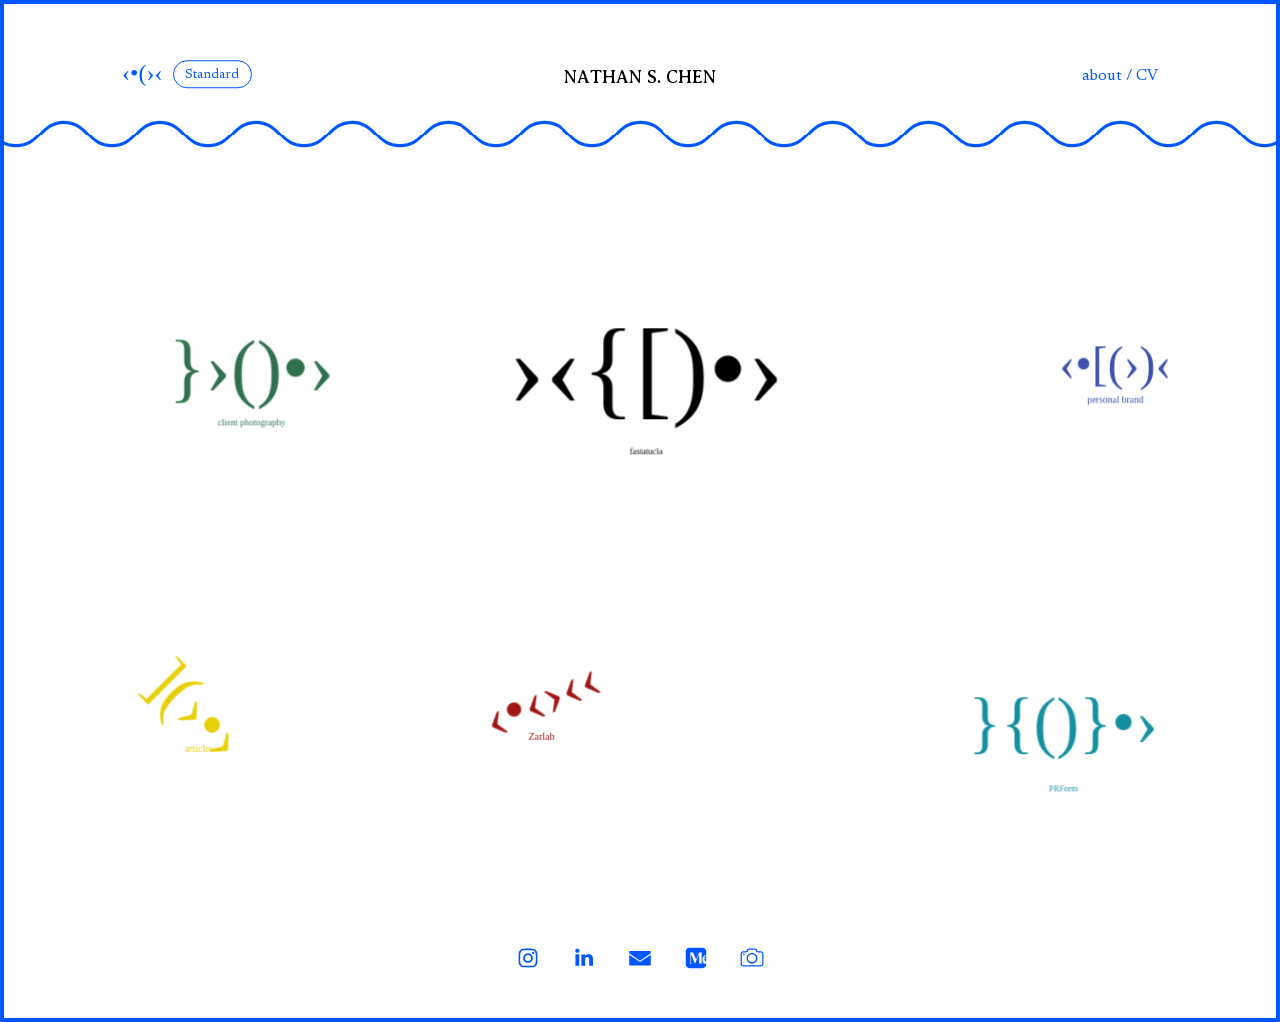
